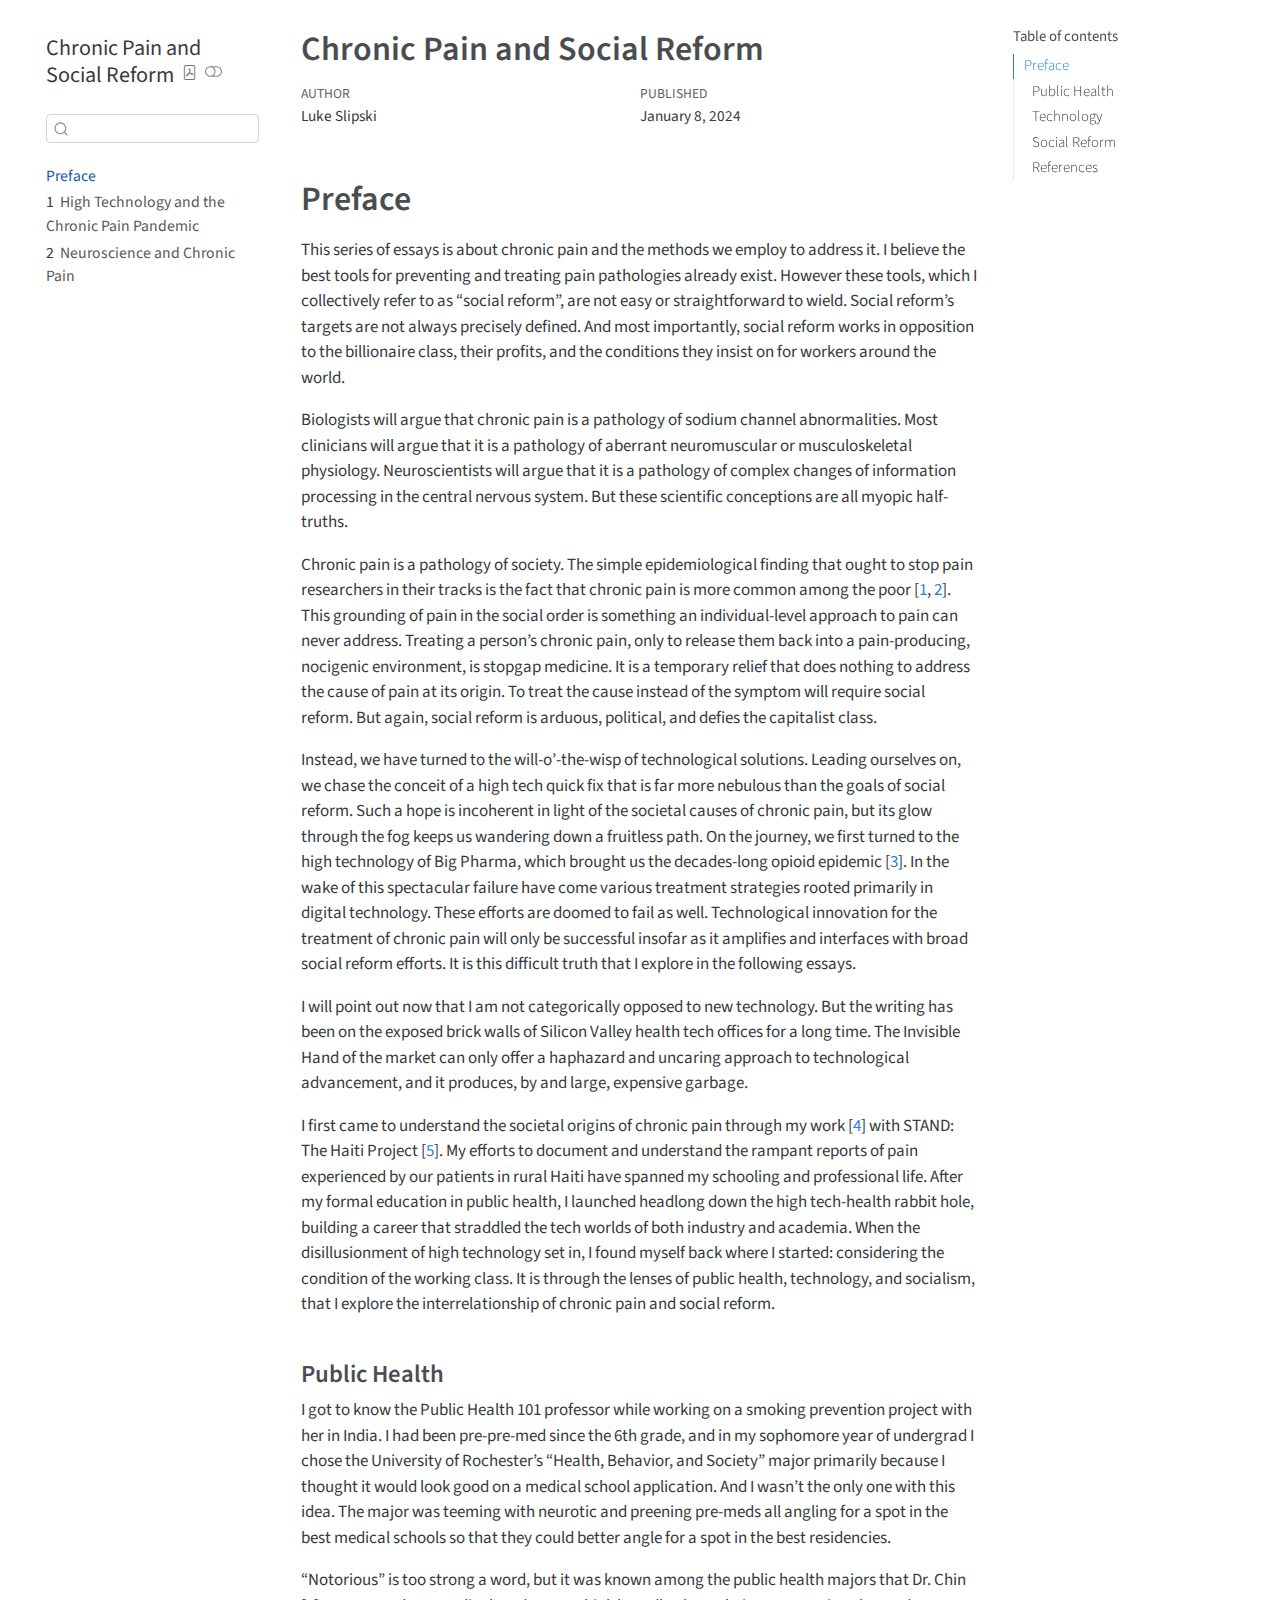
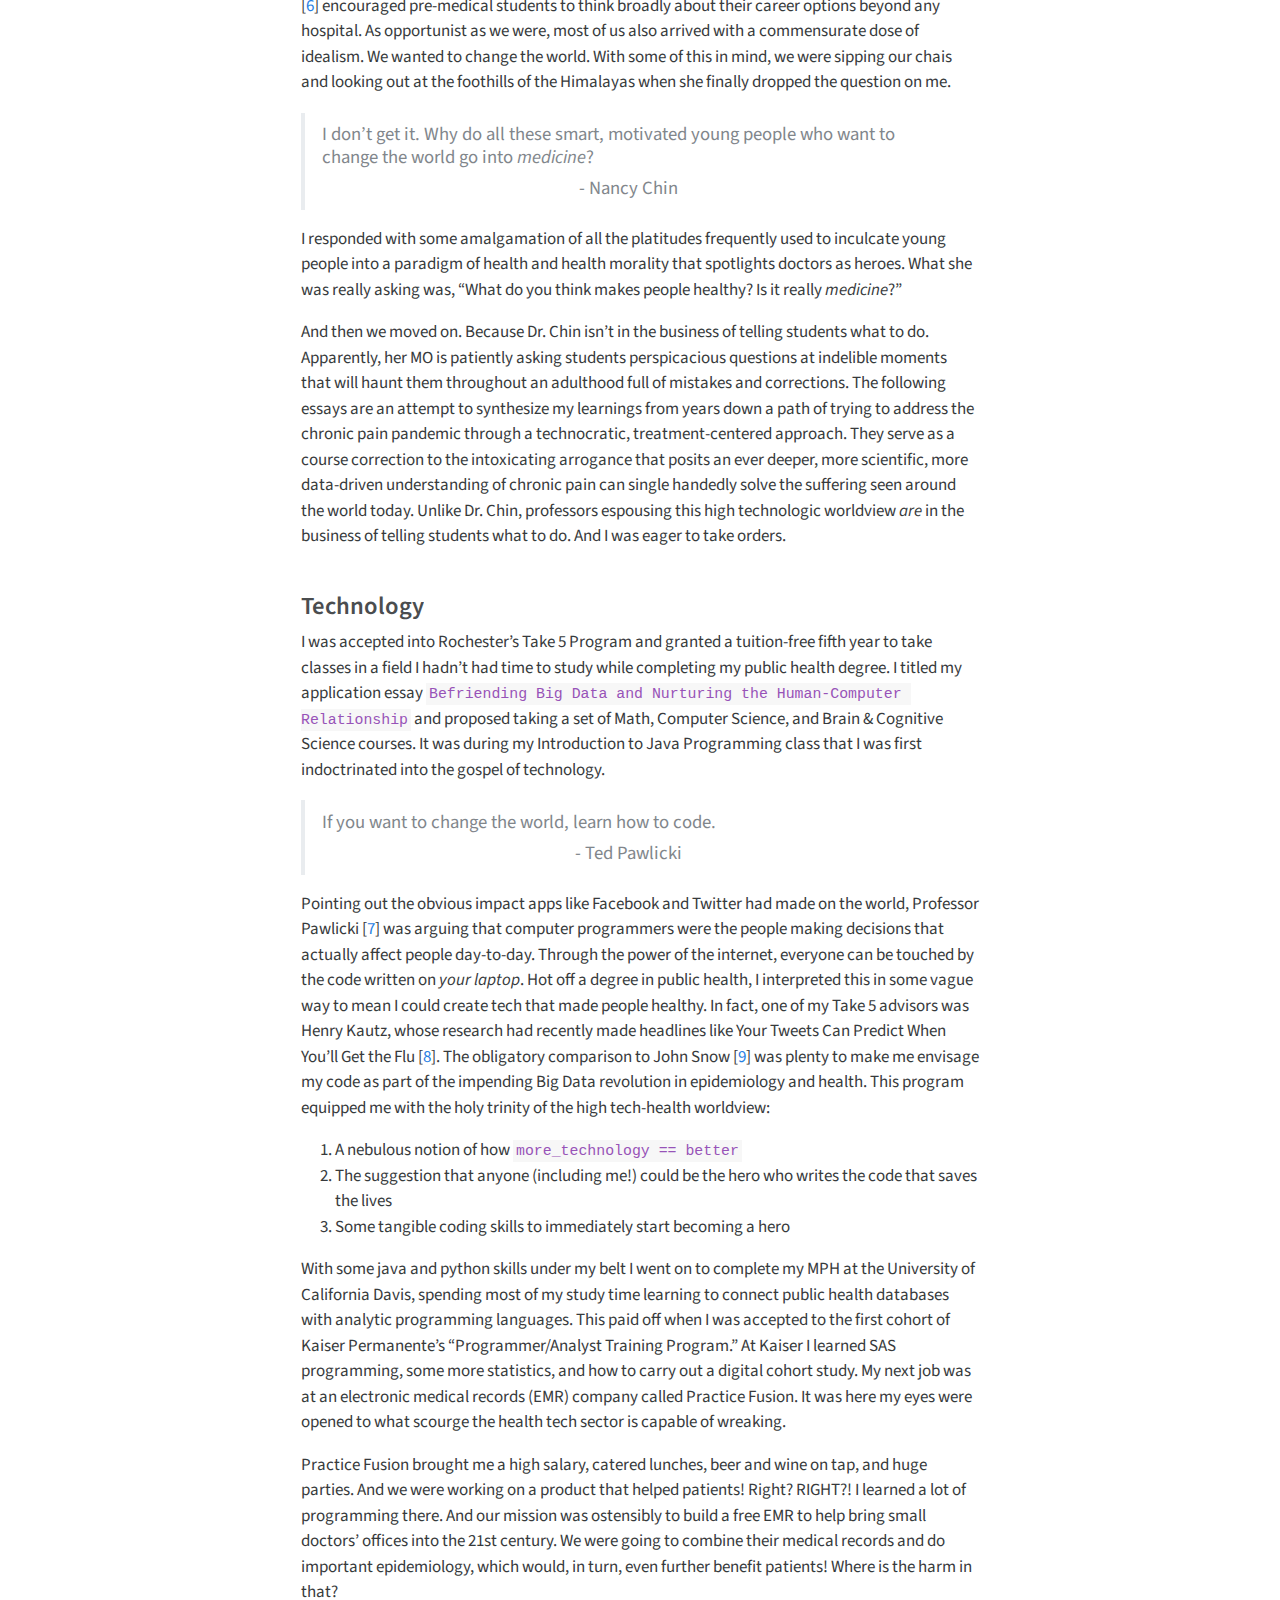
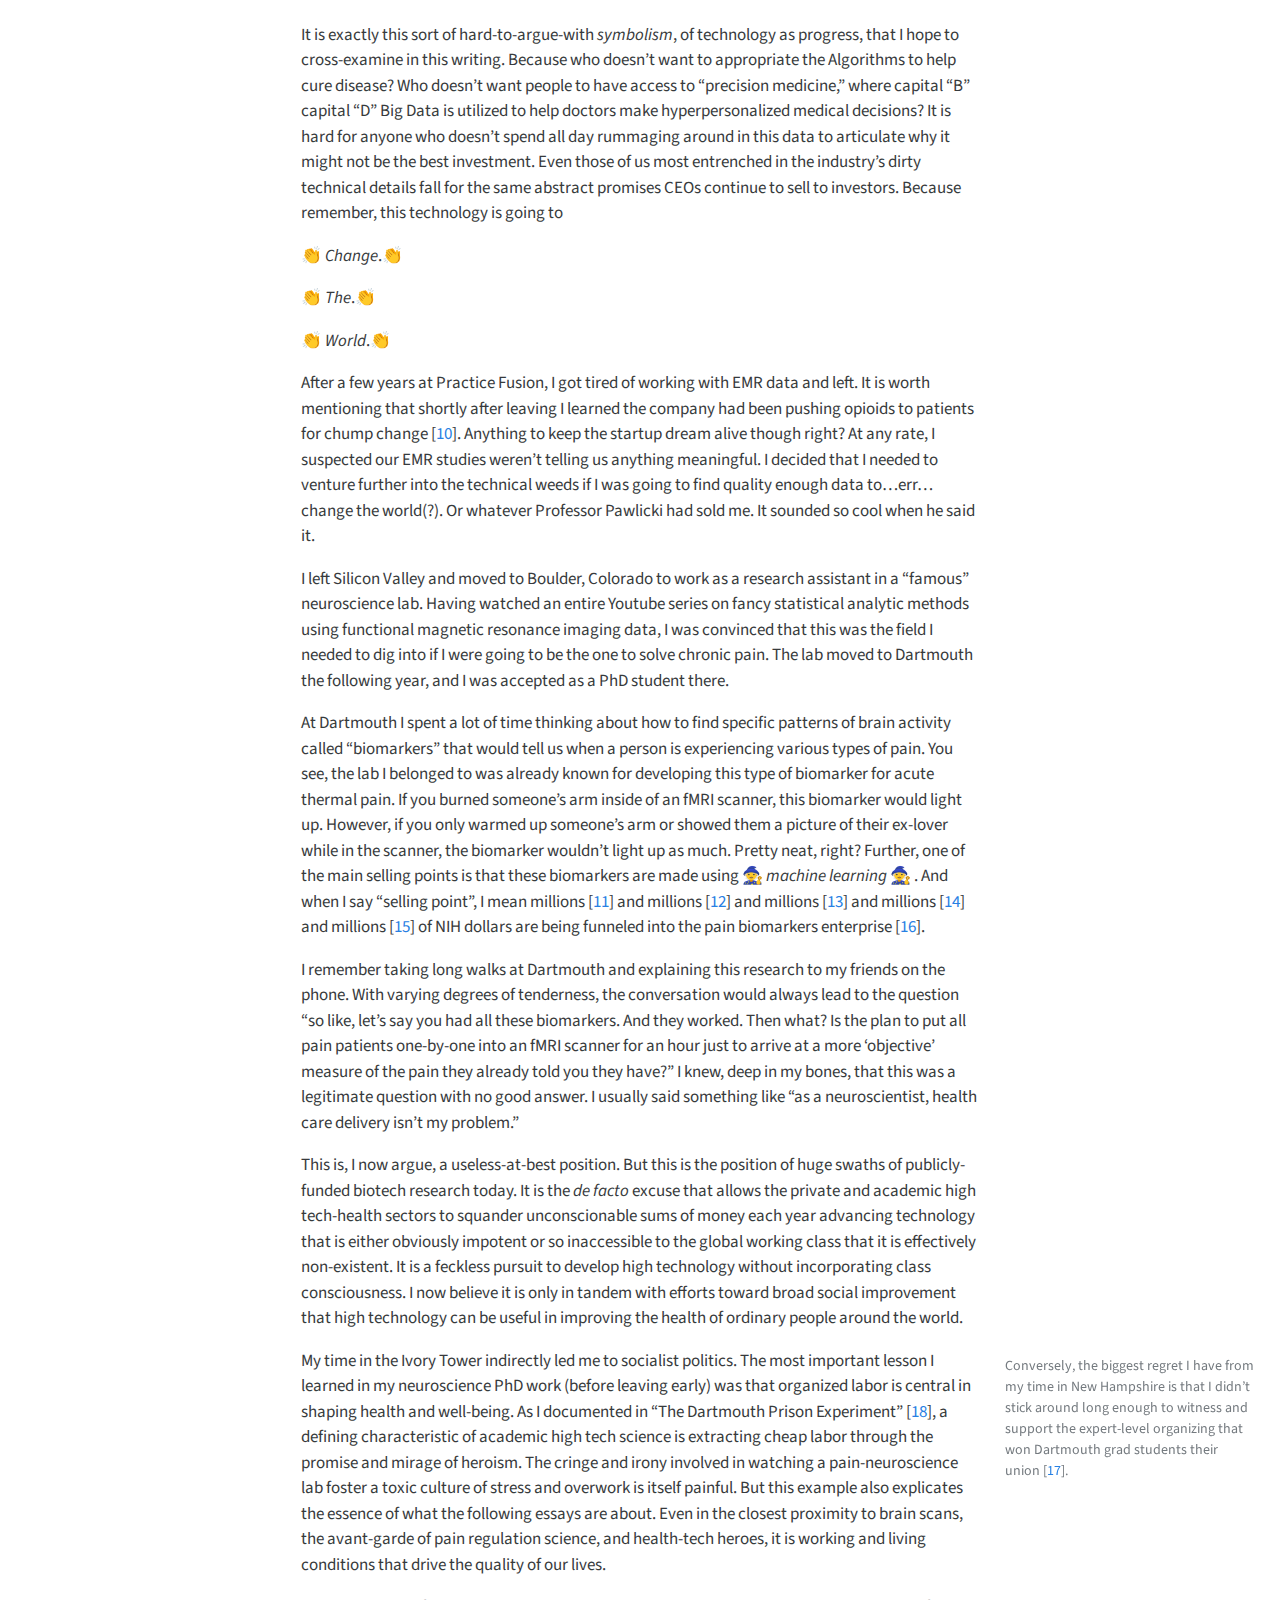
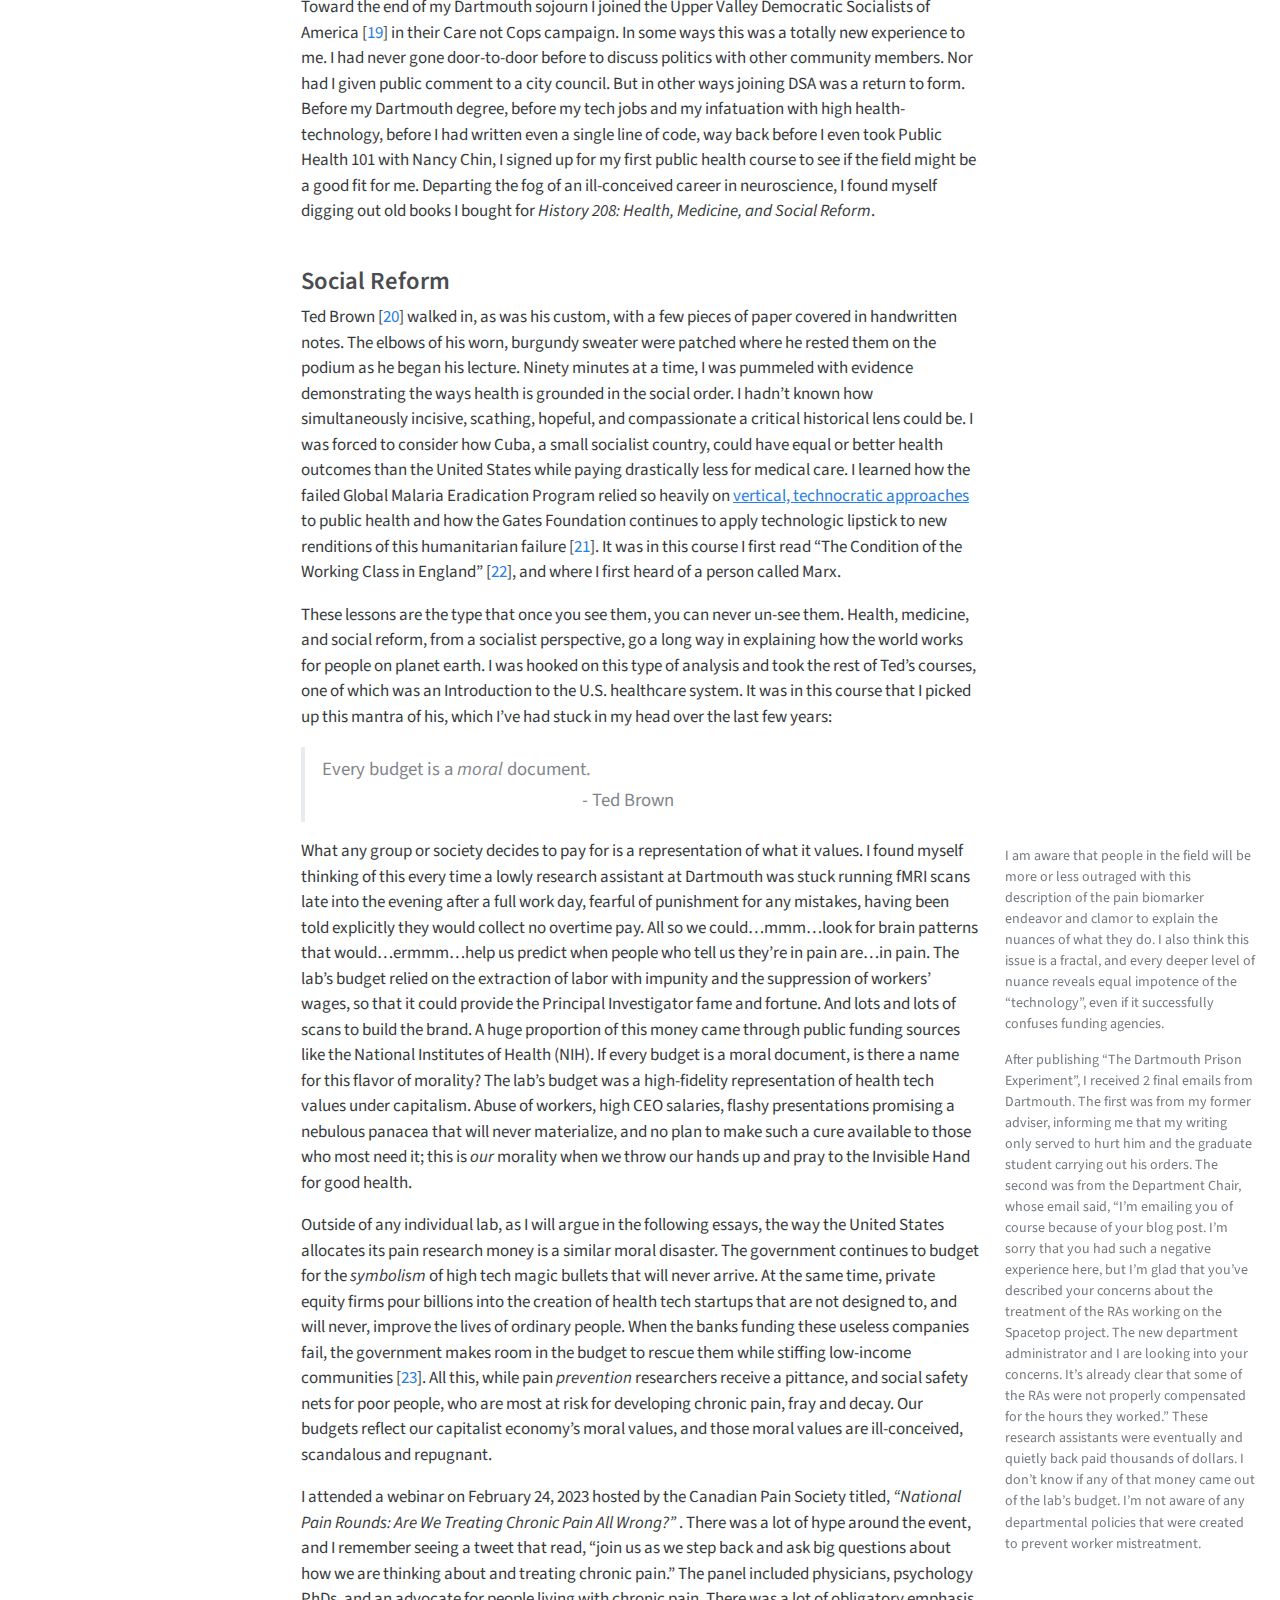
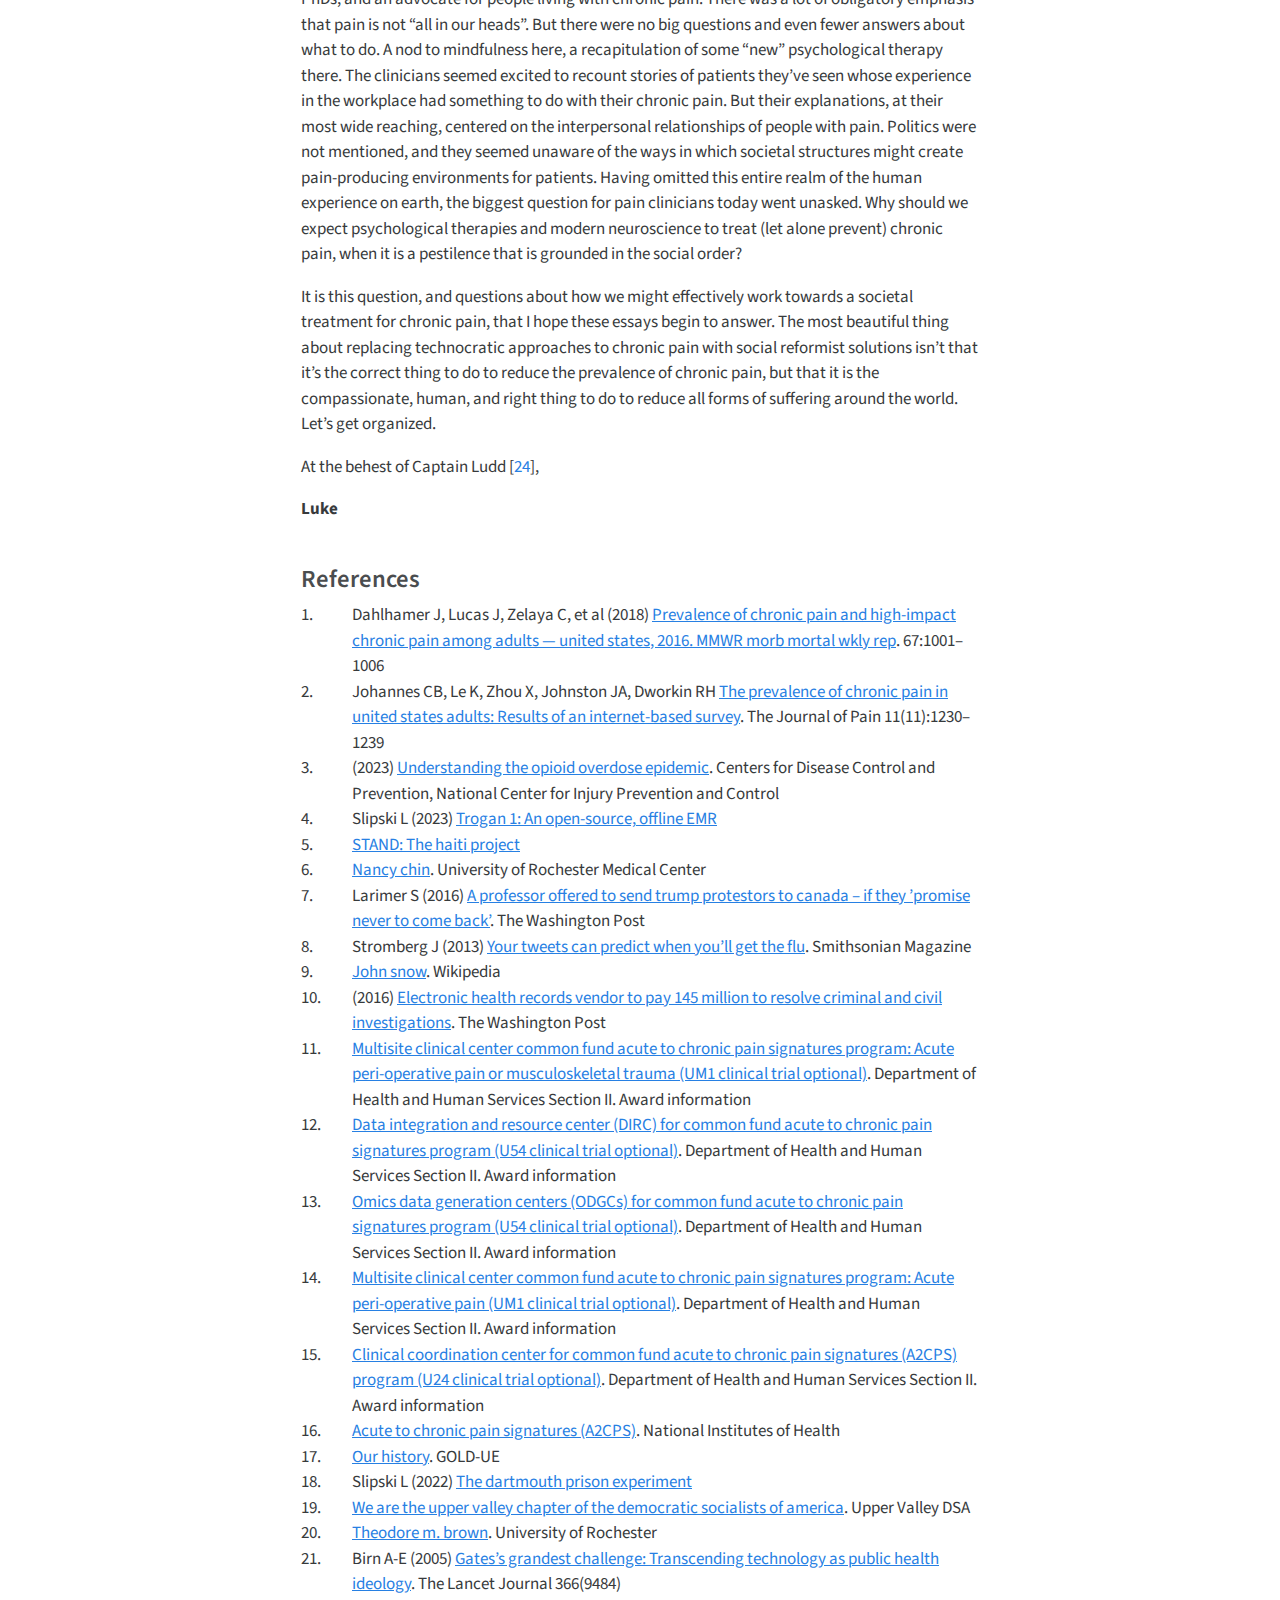
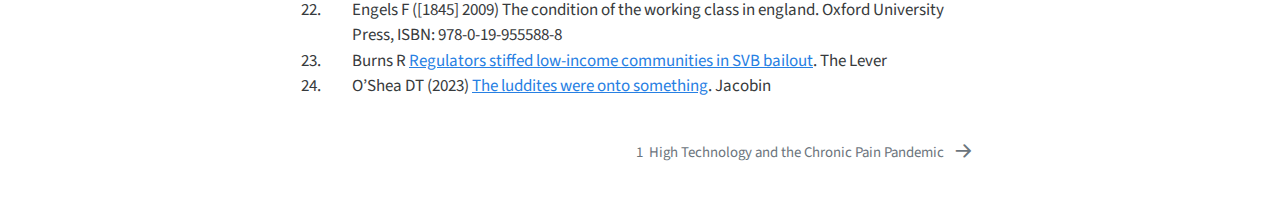
==== _book/index.html @ ebfc744d "build with recent changes" ====
<!DOCTYPE html>
<html xmlns="http://www.w3.org/1999/xhtml" lang="en" xml:lang="en"><head>

<meta charset="utf-8">
<meta name="generator" content="quarto-1.3.353">

<meta name="viewport" content="width=device-width, initial-scale=1.0, user-scalable=yes">

<meta name="author" content="Luke Slipski">
<meta name="dcterms.date" content="2024-01-08">

<title>Chronic Pain and Social Reform</title>
<style>
code{white-space: pre-wrap;}
span.smallcaps{font-variant: small-caps;}
div.columns{display: flex; gap: min(4vw, 1.5em);}
div.column{flex: auto; overflow-x: auto;}
div.hanging-indent{margin-left: 1.5em; text-indent: -1.5em;}
ul.task-list{list-style: none;}
ul.task-list li input[type="checkbox"] {
  width: 0.8em;
  margin: 0 0.8em 0.2em -1em; /* quarto-specific, see https://github.com/quarto-dev/quarto-cli/issues/4556 */ 
  vertical-align: middle;
}
/* CSS for citations */
div.csl-bib-body { }
div.csl-entry {
  clear: both;
}
.hanging-indent div.csl-entry {
  margin-left:2em;
  text-indent:-2em;
}
div.csl-left-margin {
  min-width:2em;
  float:left;
}
div.csl-right-inline {
  margin-left:2em;
  padding-left:1em;
}
div.csl-indent {
  margin-left: 2em;
}</style>


<script src="site_libs/quarto-nav/quarto-nav.js"></script>
<script src="site_libs/quarto-nav/headroom.min.js"></script>
<script src="site_libs/clipboard/clipboard.min.js"></script>
<script src="site_libs/quarto-search/autocomplete.umd.js"></script>
<script src="site_libs/quarto-search/fuse.min.js"></script>
<script src="site_libs/quarto-search/quarto-search.js"></script>
<meta name="quarto:offset" content="./">
<link href="./tech_and_chronic_pain.html" rel="next">
<script src="site_libs/quarto-html/quarto.js"></script>
<script src="site_libs/quarto-html/popper.min.js"></script>
<script src="site_libs/quarto-html/tippy.umd.min.js"></script>
<script src="site_libs/quarto-html/anchor.min.js"></script>
<link href="site_libs/quarto-html/tippy.css" rel="stylesheet">
<link href="site_libs/quarto-html/quarto-syntax-highlighting.css" rel="stylesheet" class="quarto-color-scheme" id="quarto-text-highlighting-styles">
<link href="site_libs/quarto-html/quarto-syntax-highlighting-dark.css" rel="prefetch" class="quarto-color-scheme quarto-color-alternate" id="quarto-text-highlighting-styles">
<script src="site_libs/bootstrap/bootstrap.min.js"></script>
<link href="site_libs/bootstrap/bootstrap-icons.css" rel="stylesheet">
<link href="site_libs/bootstrap/bootstrap.min.css" rel="stylesheet" class="quarto-color-scheme" id="quarto-bootstrap" data-mode="light">
<link href="site_libs/bootstrap/bootstrap-dark.min.css" rel="prefetch" class="quarto-color-scheme quarto-color-alternate" id="quarto-bootstrap" data-mode="dark">
<script id="quarto-search-options" type="application/json">{
  "location": "sidebar",
  "copy-button": false,
  "collapse-after": 3,
  "panel-placement": "start",
  "type": "textbox",
  "limit": 20,
  "language": {
    "search-no-results-text": "No results",
    "search-matching-documents-text": "matching documents",
    "search-copy-link-title": "Copy link to search",
    "search-hide-matches-text": "Hide additional matches",
    "search-more-match-text": "more match in this document",
    "search-more-matches-text": "more matches in this document",
    "search-clear-button-title": "Clear",
    "search-detached-cancel-button-title": "Cancel",
    "search-submit-button-title": "Submit"
  }
}</script>


</head>

<body class="nav-sidebar floating slimcontent">

<div id="quarto-search-results"></div>
  <header id="quarto-header" class="headroom fixed-top">
  <nav class="quarto-secondary-nav">
    <div class="container-fluid d-flex">
      <button type="button" class="quarto-btn-toggle btn" data-bs-toggle="collapse" data-bs-target="#quarto-sidebar,#quarto-sidebar-glass" aria-controls="quarto-sidebar" aria-expanded="false" aria-label="Toggle sidebar navigation" onclick="if (window.quartoToggleHeadroom) { window.quartoToggleHeadroom(); }">
        <i class="bi bi-layout-text-sidebar-reverse"></i>
      </button>
      <nav class="quarto-page-breadcrumbs" aria-label="breadcrumb"><ol class="breadcrumb"><li class="breadcrumb-item"><a href="./index.html">Preface</a></li></ol></nav>
      <a class="flex-grow-1" role="button" data-bs-toggle="collapse" data-bs-target="#quarto-sidebar,#quarto-sidebar-glass" aria-controls="quarto-sidebar" aria-expanded="false" aria-label="Toggle sidebar navigation" onclick="if (window.quartoToggleHeadroom) { window.quartoToggleHeadroom(); }">      
      </a>
      <button type="button" class="btn quarto-search-button" aria-label="Search" onclick="window.quartoOpenSearch();">
        <i class="bi bi-search"></i>
      </button>
    </div>
  </nav>
</header>
<!-- content -->
<div id="quarto-content" class="quarto-container page-columns page-rows-contents page-layout-article">
<!-- sidebar -->
  <nav id="quarto-sidebar" class="sidebar collapse collapse-horizontal sidebar-navigation floating overflow-auto">
    <div class="pt-lg-2 mt-2 text-left sidebar-header">
    <div class="sidebar-title mb-0 py-0">
      <a href="./">Chronic Pain and Social Reform</a> 
        <div class="sidebar-tools-main">
    <a href="./Chronic-Pain-and-Social-Reform.pdf" title="Download PDF" class="quarto-navigation-tool px-1" aria-label="Download PDF"><i class="bi bi-file-pdf"></i></a>
  <a href="" class="quarto-color-scheme-toggle quarto-navigation-tool  px-1" onclick="window.quartoToggleColorScheme(); return false;" title="Toggle dark mode"><i class="bi"></i></a>
</div>
    </div>
      </div>
        <div class="mt-2 flex-shrink-0 align-items-center">
        <div class="sidebar-search">
        <div id="quarto-search" class="" title="Search"></div>
        </div>
        </div>
    <div class="sidebar-menu-container"> 
    <ul class="list-unstyled mt-1">
        <li class="sidebar-item">
  <div class="sidebar-item-container"> 
  <a href="./index.html" class="sidebar-item-text sidebar-link active">
 <span class="menu-text">Preface</span></a>
  </div>
</li>
        <li class="sidebar-item">
  <div class="sidebar-item-container"> 
  <a href="./tech_and_chronic_pain.html" class="sidebar-item-text sidebar-link">
 <span class="menu-text"><span class="chapter-number">1</span>&nbsp; <span class="chapter-title">High Technology and the Chronic Pain Pandemic</span></span></a>
  </div>
</li>
        <li class="sidebar-item">
  <div class="sidebar-item-container"> 
  <a href="./neuroscience_and_chronic_pain.html" class="sidebar-item-text sidebar-link">
 <span class="menu-text"><span class="chapter-number">2</span>&nbsp; <span class="chapter-title">Neuroscience and Chronic Pain</span></span></a>
  </div>
</li>
    </ul>
    </div>
</nav>
<div id="quarto-sidebar-glass" data-bs-toggle="collapse" data-bs-target="#quarto-sidebar,#quarto-sidebar-glass"></div>
<!-- margin-sidebar -->
    <div id="quarto-margin-sidebar" class="sidebar margin-sidebar">
        <nav id="TOC" role="doc-toc" class="toc-active">
    <h2 id="toc-title">Table of contents</h2>
   
  <ul>
  <li><a href="#preface" id="toc-preface" class="nav-link active" data-scroll-target="#preface">Preface</a>
  <ul class="collapse">
  <li><a href="#public-health" id="toc-public-health" class="nav-link" data-scroll-target="#public-health">Public Health</a></li>
  <li><a href="#technology" id="toc-technology" class="nav-link" data-scroll-target="#technology">Technology</a></li>
  <li><a href="#social-reform" id="toc-social-reform" class="nav-link" data-scroll-target="#social-reform">Social Reform</a></li>
  <li><a href="#references" id="toc-references" class="nav-link" data-scroll-target="#references">References</a></li>
  </ul></li>
  </ul>
</nav>
    </div>
<!-- main -->
<main class="content page-columns page-full" id="quarto-document-content">

<header id="title-block-header" class="quarto-title-block default">
<div class="quarto-title">
<h1 class="title">Chronic Pain and Social Reform</h1>
</div>



<div class="quarto-title-meta">

    <div>
    <div class="quarto-title-meta-heading">Author</div>
    <div class="quarto-title-meta-contents">
             <p>Luke Slipski </p>
          </div>
  </div>
    
    <div>
    <div class="quarto-title-meta-heading">Published</div>
    <div class="quarto-title-meta-contents">
      <p class="date">January 8, 2024</p>
    </div>
  </div>
  
    
  </div>
  

</header>

<section id="preface" class="level1 unnumbered page-columns page-full">
<h1 class="unnumbered">Preface</h1>
<p>This series of essays is about chronic pain and the methods we employ to address it. I believe the best tools for preventing and treating pain pathologies already exist. However these tools, which I collectively refer to as “social reform”, are not easy or straightforward to wield. Social reform’s targets are not always precisely defined. And most importantly, social reform works in opposition to the billionaire class, their profits, and the conditions they insist on for workers around the world.</p>
<p>Biologists will argue that chronic pain is a pathology of sodium channel abnormalities. Most clinicians will argue that it is a pathology of aberrant neuromuscular or musculoskeletal physiology. Neuroscientists will argue that it is a pathology of complex changes of information processing in the central nervous system. But these scientific conceptions are all myopic half-truths.</p>
<p>Chronic pain is a pathology of society. The simple epidemiological finding that ought to stop pain researchers in their tracks is the fact that chronic pain is more common among the poor <span class="citation" data-cites="cdc-pain-prev pain-prev-us">[<a href="#ref-cdc-pain-prev" role="doc-biblioref">1</a>, <a href="#ref-pain-prev-us" role="doc-biblioref">2</a>]</span>. This grounding of pain in the social order is something an individual-level approach to pain can never address. Treating a person’s chronic pain, only to release them back into a pain-producing, nocigenic environment, is stopgap medicine. It is a temporary relief that does nothing to address the cause of pain at its origin. To treat the cause instead of the symptom will require social reform. But again, social reform is arduous, political, and defies the capitalist class.</p>
<p>Instead, we have turned to the will-o’-the-wisp of technological solutions. Leading ourselves on, we chase the conceit of a high tech quick fix that is far more nebulous than the goals of social reform. Such a hope is incoherent in light of the societal causes of chronic pain, but its glow through the fog keeps us wandering down a fruitless path. On the journey, we first turned to the high technology of Big Pharma, which brought us the decades-long opioid epidemic <span class="citation" data-cites="cdc_opioid_epidemic">[<a href="#ref-cdc_opioid_epidemic" role="doc-biblioref">3</a>]</span>. In the wake of this spectacular failure have come various treatment strategies rooted primarily in digital technology. These efforts are doomed to fail as well. Technological innovation for the treatment of chronic pain will only be successful insofar as it amplifies and interfaces with broad social reform efforts. It is this difficult truth that I explore in the following essays.</p>
<p>I will point out now that I am not categorically opposed to new technology. But the writing has been on the exposed brick walls of Silicon Valley health tech offices for a long time. The Invisible Hand of the market can only offer a haphazard and uncaring approach to technological advancement, and it produces, by and large, expensive garbage.</p>
<p>I first came to understand the societal origins of chronic pain through my work <span class="citation" data-cites="luke-stand">[<a href="#ref-luke-stand" role="doc-biblioref">4</a>]</span> with STAND: The Haiti Project <span class="citation" data-cites="stand">[<a href="#ref-stand" role="doc-biblioref">5</a>]</span>. My efforts to document and understand the rampant reports of pain experienced by our patients in rural Haiti have spanned my schooling and professional life. After my formal education in public health, I launched headlong down the high tech-health rabbit hole, building a career that straddled the tech worlds of both industry and academia. When the disillusionment of high technology set in, I found myself back where I started: considering the condition of the working class. It is through the lenses of public health, technology, and socialism, that I explore the interrelationship of chronic pain and social reform.</p>
<section id="public-health" class="level3">
<h3 class="anchored" data-anchor-id="public-health">Public Health</h3>
<p>I got to know the Public Health 101 professor while working on a smoking prevention project with her in India. I had been pre-pre-med since the 6th grade, and in my sophomore year of undergrad I chose the University of Rochester’s “Health, Behavior, and Society” major primarily because I thought it would look good on a medical school application. And I wasn’t the only one with this idea. The major was teeming with neurotic and preening pre-meds all angling for a spot in the best medical schools so that they could better angle for a spot in the best residencies.</p>
<p>“Notorious” is too strong a word, but it was known among the public health majors that Dr.&nbsp;Chin <span class="citation" data-cites="nancy-chin">[<a href="#ref-nancy-chin" role="doc-biblioref">6</a>]</span> encouraged pre-medical students to think broadly about their career options beyond any hospital. As opportunist as we were, most of us also arrived with a commensurate dose of idealism. We wanted to change the world. With some of this in mind, we were sipping our chais and looking out at the foothills of the Himalayas when she finally dropped the question on me.</p>
<blockquote class="blockquote">
<h5 id="i-dont-get-it.-why-do-all-these-smart-motivated-young-people-who-want-to-change-the-world-go-into-medicine" class="anchored">I don’t get it. Why do all these smart, motivated young people who want to change the world go into <em>medicine</em>?</h5>
<h5 id="nancy-chin" class="quote-attribution anchored">- Nancy Chin</h5>
</blockquote>
<p>I responded with some amalgamation of all the platitudes frequently used to inculcate young people into a paradigm of health and health morality that spotlights doctors as heroes. What she was really asking was, “What do you think makes people healthy? Is it really <em>medicine</em>?”</p>
<p>And then we moved on. Because Dr.&nbsp;Chin isn’t in the business of telling students what to do. Apparently, her MO is patiently asking students perspicacious questions at indelible moments that will haunt them throughout an adulthood full of mistakes and corrections. The following essays are an attempt to synthesize my learnings from years down a path of trying to address the chronic pain pandemic through a technocratic, treatment-centered approach. They serve as a course correction to the intoxicating arrogance that posits an ever deeper, more scientific, more data-driven understanding of chronic pain can single handedly solve the suffering seen around the world today. Unlike Dr.&nbsp;Chin, professors espousing this high technologic worldview <em>are</em> in the business of telling students what to do. And I was eager to take orders.</p>
</section>
<section id="technology" class="level3 page-columns page-full">
<h3 class="anchored" data-anchor-id="technology">Technology</h3>
<p>I was accepted into Rochester’s Take 5 Program and granted a tuition-free fifth year to take classes in a field I hadn’t had time to study while completing my public health degree. I titled my application essay <code>Befriending Big Data and Nurturing the Human-Computer Relationship</code> and proposed taking a set of Math, Computer Science, and Brain &amp; Cognitive Science courses. It was during my Introduction to Java Programming class that I was first indoctrinated into the gospel of technology.</p>
<blockquote class="blockquote">
<h5 id="if-you-want-to-change-the-world-learn-how-to-code." class="anchored">If you want to change the world, learn how to code.</h5>
<h5 id="ted-pawlicki" class="quote-attribution anchored">- Ted Pawlicki</h5>
</blockquote>
<p>Pointing out the obvious impact apps like Facebook and Twitter had made on the world, Professor Pawlicki <span class="citation" data-cites="ted-pawlicki">[<a href="#ref-ted-pawlicki" role="doc-biblioref">7</a>]</span> was arguing that computer programmers were the people making decisions that actually affect people day-to-day. Through the power of the internet, everyone can be touched by the code written on <em>your laptop</em>. Hot off a degree in public health, I interpreted this in some vague way to mean I could create tech that made people healthy. In fact, one of my Take 5 advisors was Henry Kautz, whose research had recently made headlines like Your Tweets Can Predict When You’ll Get the Flu <span class="citation" data-cites="tweet-flu">[<a href="#ref-tweet-flu" role="doc-biblioref">8</a>]</span>. The obligatory comparison to John Snow <span class="citation" data-cites="johnsnow">[<a href="#ref-johnsnow" role="doc-biblioref">9</a>]</span> was plenty to make me envisage my code as part of the impending Big Data revolution in epidemiology and health. This program equipped me with the holy trinity of the high tech-health worldview:</p>
<ol type="1">
<li>A nebulous notion of how <code>more_technology == better</code></li>
<li>The suggestion that anyone (including me!) could be the hero who writes the code that saves the lives</li>
<li>Some tangible coding skills to immediately start becoming a hero</li>
</ol>
<p>With some java and python skills under my belt I went on to complete my MPH at the University of California Davis, spending most of my study time learning to connect public health databases with analytic programming languages. This paid off when I was accepted to the first cohort of Kaiser Permanente’s “Programmer/Analyst Training Program.” At Kaiser I learned SAS programming, some more statistics, and how to carry out a digital cohort study. My next job was at an electronic medical records (EMR) company called Practice Fusion. It was here my eyes were opened to what scourge the health tech sector is capable of wreaking.</p>
<p>Practice Fusion brought me a high salary, catered lunches, beer and wine on tap, and huge parties. And we were working on a product that helped patients! Right? RIGHT?! I learned a lot of programming there. And our mission was ostensibly to build a free EMR to help bring small doctors’ offices into the 21st century. We were going to combine their medical records and do important epidemiology, which would, in turn, even further benefit patients! Where is the harm in that?</p>
<p>It is exactly this sort of hard-to-argue-with <em>symbolism</em>, of technology as progress, that I hope to cross-examine in this writing. Because who doesn’t want to appropriate the Algorithms to help cure disease? Who doesn’t want people to have access to “precision medicine,” where capital “B” capital “D” Big Data is utilized to help doctors make hyperpersonalized medical decisions? It is hard for anyone who doesn’t spend all day rummaging around in this data to articulate why it might not be the best investment. Even those of us most entrenched in the industry’s dirty technical details fall for the same abstract promises CEOs continue to sell to investors. Because remember, this technology is going to</p>
<p>👏 <em>Change</em>.👏</p>
<p>👏 <em>The</em>.👏</p>
<p>👏 <em>World</em>.👏</p>
<p>After a few years at Practice Fusion, I got tired of working with EMR data and left. It is worth mentioning that shortly after leaving I learned the company had been pushing opioids to patients for chump change <span class="citation" data-cites="pf-opioids">[<a href="#ref-pf-opioids" role="doc-biblioref">10</a>]</span>. Anything to keep the startup dream alive though right? At any rate, I suspected our EMR studies weren’t telling us anything meaningful. I decided that I needed to venture further into the technical weeds if I was going to find quality enough data to…err…change the world(?). Or whatever Professor Pawlicki had sold me. It sounded so cool when he said it.</p>
<p>I left Silicon Valley and moved to Boulder, Colorado to work as a research assistant in a “famous” neuroscience lab. Having watched an entire Youtube series on fancy statistical analytic methods using functional magnetic resonance imaging data, I was convinced that this was the field I needed to dig into if I were going to be the one to solve chronic pain. The lab moved to Dartmouth the following year, and I was accepted as a PhD student there.</p>
<p>At Dartmouth I spent a lot of time thinking about how to find specific patterns of brain activity called “biomarkers” that would tell us when a person is experiencing various types of pain. You see, the lab I belonged to was already known for developing this type of biomarker for acute thermal pain. If you burned someone’s arm inside of an fMRI scanner, this biomarker would light up. However, if you only warmed up someone’s arm or showed them a picture of their ex-lover while in the scanner, the biomarker wouldn’t light up as much. Pretty neat, right? Further, one of the main selling points is that these biomarkers are made using 🧙 <em>machine learning</em> 🧙 . And when I say “selling point”, I mean millions <span class="citation" data-cites="a2cps1">[<a href="#ref-a2cps1" role="doc-biblioref">11</a>]</span> and millions <span class="citation" data-cites="a2cps2">[<a href="#ref-a2cps2" role="doc-biblioref">12</a>]</span> and millions <span class="citation" data-cites="a2cps3">[<a href="#ref-a2cps3" role="doc-biblioref">13</a>]</span> and millions <span class="citation" data-cites="a2cps4">[<a href="#ref-a2cps4" role="doc-biblioref">14</a>]</span> and millions <span class="citation" data-cites="a2cps5">[<a href="#ref-a2cps5" role="doc-biblioref">15</a>]</span> of NIH dollars are being funneled into the pain biomarkers enterprise <span class="citation" data-cites="a2cps">[<a href="#ref-a2cps" role="doc-biblioref">16</a>]</span>.</p>
<p>I remember taking long walks at Dartmouth and explaining this research to my friends on the phone. With varying degrees of tenderness, the conversation would always lead to the question “so like, let’s say you had all these biomarkers. And they worked. Then what? Is the plan to put all pain patients one-by-one into an fMRI scanner for an hour just to arrive at a more ‘objective’ measure of the pain they already told you they have?” I knew, deep in my bones, that this was a legitimate question with no good answer. I usually said something like “as a neuroscientist, health care delivery isn’t my problem.”</p>
<p>This is, I now argue, a useless-at-best position. But this is the position of huge swaths of publicly-funded biotech research today. It is the <em>de facto</em> excuse that allows the private and academic high tech-health sectors to squander unconscionable sums of money each year advancing technology that is either obviously impotent or so inaccessible to the global working class that it is effectively non-existent. It is a feckless pursuit to develop high technology without incorporating class consciousness. I now believe it is only in tandem with efforts toward broad social improvement that high technology can be useful in improving the health of ordinary people around the world.</p>
<div class="page-columns page-full"><p>My time in the Ivory Tower indirectly led me to socialist politics. The most important lesson I learned in my neuroscience PhD work (before leaving early) was that organized labor is central in shaping health and well-being.  As I documented in “The Dartmouth Prison Experiment” <span class="citation" data-cites="dartmouth-prison">[<a href="#ref-dartmouth-prison" role="doc-biblioref">18</a>]</span>, a defining characteristic of academic high tech science is extracting cheap labor through the promise and mirage of heroism. The cringe and irony involved in watching a pain-neuroscience lab foster a toxic culture of stress and overwork is itself painful. But this example also explicates the essence of what the following essays are about. Even in the closest proximity to brain scans, the avant-garde of pain regulation science, and health-tech heroes, it is working and living conditions that drive the quality of our lives.</p><div class="no-row-height column-margin column-container"><span class="">Conversely, the biggest regret I have from my time in New Hampshire is that I didn’t stick around long enough to witness and support the expert-level organizing that won Dartmouth grad students their union <span class="citation" data-cites="gold-ue">[<a href="#ref-gold-ue" role="doc-biblioref">17</a>]</span>.</span></div></div>
<p>Toward the end of my Dartmouth sojourn I joined the Upper Valley Democratic Socialists of America <span class="citation" data-cites="uvdsa">[<a href="#ref-uvdsa" role="doc-biblioref">19</a>]</span> in their Care not Cops campaign. In some ways this was a totally new experience to me. I had never gone door-to-door before to discuss politics with other community members. Nor had I given public comment to a city council. But in other ways joining DSA was a return to form. Before my Dartmouth degree, before my tech jobs and my infatuation with high health-technology, before I had written even a single line of code, way back before I even took Public Health 101 with Nancy Chin, I signed up for my first public health course to see if the field might be a good fit for me. Departing the fog of an ill-conceived career in neuroscience, I found myself digging out old books I bought for <em>History 208: Health, Medicine, and Social Reform</em>.</p>
</section>
<section id="social-reform" class="level3 page-columns page-full">
<h3 class="anchored" data-anchor-id="social-reform">Social Reform</h3>
<p>Ted Brown <span class="citation" data-cites="ted-brown">[<a href="#ref-ted-brown" role="doc-biblioref">20</a>]</span> walked in, as was his custom, with a few pieces of paper covered in handwritten notes. The elbows of his worn, burgundy sweater were patched where he rested them on the podium as he began his lecture. Ninety minutes at a time, I was pummeled with evidence demonstrating the ways health is grounded in the social order. I hadn’t known how simultaneously incisive, scathing, hopeful, and compassionate a critical historical lens could be. I was forced to consider how Cuba, a small socialist country, could have equal or better health outcomes than the United States while paying drastically less for medical care. I learned how the failed Global Malaria Eradication Program relied so heavily on <a href="@sec-malaria">vertical, technocratic approaches</a> to public health and how the Gates Foundation continues to apply technologic lipstick to new renditions of this humanitarian failure <span class="citation" data-cites="gates-grandest">[<a href="#ref-gates-grandest" role="doc-biblioref">21</a>]</span>. It was in this course I first read “The Condition of the Working Class in England” <span class="citation" data-cites="engels">[<a href="#ref-engels" role="doc-biblioref">22</a>]</span>, and where I first heard of a person called Marx.</p>
<p>These lessons are the type that once you see them, you can never un-see them. Health, medicine, and social reform, from a socialist perspective, go a long way in explaining how the world works for people on planet earth. I was hooked on this type of analysis and took the rest of Ted’s courses, one of which was an Introduction to the U.S. healthcare system. It was in this course that I picked up this mantra of his, which I’ve had stuck in my head over the last few years:</p>
<blockquote class="blockquote">
<h5 id="every-budget-is-a-moral-document." class="anchored">Every budget is a <em>moral</em> document.</h5>
<h5 id="ted-brown" class="quote-attribution anchored">- Ted Brown</h5>
</blockquote>
<div class="page-columns page-full"><p>What any group or society decides to pay for is a representation of what it values. I found myself thinking of this every time a lowly research assistant at Dartmouth was stuck running fMRI scans late into the evening after a full work day, fearful of punishment for any mistakes, having been told explicitly they would collect no overtime pay. All so we could…mmm…look for brain patterns that would…ermmm…help us predict when people who tell us they’re in pain are…in pain.  The lab’s budget relied on the extraction of labor with impunity and the suppression of workers’ wages, so that it could provide the Principal Investigator fame and fortune.  And lots and lots of scans to build the brand. A huge proportion of this money came through public funding sources like the National Institutes of Health (NIH). If every budget is a moral document, is there a name for this flavor of morality? The lab’s budget was a high-fidelity representation of health tech values under capitalism. Abuse of workers, high CEO salaries, flashy presentations promising a nebulous panacea that will never materialize, and no plan to make such a cure available to those who most need it; this is <em>our</em> morality when we throw our hands up and pray to the Invisible Hand for good health.</p><div class="no-row-height column-margin column-container"><span class="">I am aware that people in the field will be more or less outraged with this description of the pain biomarker endeavor and clamor to explain the nuances of what they do. I also think this issue is a fractal, and every deeper level of nuance reveals equal impotence of the “technology”, even if it successfully confuses funding agencies.</span><span class="">After publishing “The Dartmouth Prison Experiment”, I received 2 final emails from Dartmouth. The first was from my former adviser, informing me that my writing only served to hurt him and the graduate student carrying out his orders. The second was from the Department Chair, whose email said, “I’m emailing you of course because of your blog post. I’m sorry that you had such a negative experience here, but I’m glad that you’ve described your concerns about the treatment of the RAs working on the Spacetop project. The new department administrator and I are looking into your concerns. It’s already clear that some of the RAs were not properly compensated for the hours they worked.” These research assistants were eventually and quietly back paid thousands of dollars. I don’t know if any of that money came out of the lab’s budget. I’m not aware of any departmental policies that were created to prevent worker mistreatment.</span></div></div>
<p>Outside of any individual lab, as I will argue in the following essays, the way the United States allocates its pain research money is a similar moral disaster. The government continues to budget for the <em>symbolism</em> of high tech magic bullets that will never arrive. At the same time, private equity firms pour billions into the creation of health tech startups that are not designed to, and will never, improve the lives of ordinary people. When the banks funding these useless companies fail, the government makes room in the budget to rescue them while stiffing low-income communities <span class="citation" data-cites="svb-low-income">[<a href="#ref-svb-low-income" role="doc-biblioref">23</a>]</span>. All this, while pain <em>prevention</em> researchers receive a pittance, and social safety nets for poor people, who are most at risk for developing chronic pain, fray and decay. Our budgets reflect our capitalist economy’s moral values, and those moral values are ill-conceived, scandalous and repugnant.</p>
<p>I attended a webinar on February 24, 2023 hosted by the Canadian Pain Society titled, <em>“National Pain Rounds: Are We Treating Chronic Pain All Wrong?”</em> . There was a lot of hype around the event, and I remember seeing a tweet that read, “join us as we step back and ask big questions about how we are thinking about and treating chronic pain.” The panel included physicians, psychology PhDs, and an advocate for people living with chronic pain. There was a lot of obligatory emphasis that pain is not “all in our heads”. But there were no big questions and even fewer answers about what to do. A nod to mindfulness here, a recapitulation of some “new” psychological therapy there. The clinicians seemed excited to recount stories of patients they’ve seen whose experience in the workplace had something to do with their chronic pain. But their explanations, at their most wide reaching, centered on the interpersonal relationships of people with pain. Politics were not mentioned, and they seemed unaware of the ways in which societal structures might create pain-producing environments for patients. Having omitted this entire realm of the human experience on earth, the biggest question for pain clinicians today went unasked. Why should we expect psychological therapies and modern neuroscience to treat (let alone prevent) chronic pain, when it is a pestilence that is grounded in the social order?</p>
<p>It is this question, and questions about how we might effectively work towards a societal treatment for chronic pain, that I hope these essays begin to answer. The most beautiful thing about replacing technocratic approaches to chronic pain with social reformist solutions isn’t that it’s the correct thing to do to reduce the prevalence of chronic pain, but that it is the compassionate, human, and right thing to do to reduce all forms of suffering around the world. Let’s get organized.</p>
<p>At the behest of Captain Ludd <span class="citation" data-cites="captain-ludd">[<a href="#ref-captain-ludd" role="doc-biblioref">24</a>]</span>,</p>
<p><strong>Luke</strong></p>
</section>
<section id="references" class="level3">
<h3 class="anchored" data-anchor-id="references">References</h3>


<div id="refs" class="references csl-bib-body" role="list">
<div id="ref-cdc-pain-prev" class="csl-entry" role="listitem">
<div class="csl-left-margin">1. </div><div class="csl-right-inline">Dahlhamer J, Lucas J, Zelaya C, et al (2018) <a href="http://dx.doi.org/10.15585/mmwr.mm6736a2">Prevalence of chronic pain and high-impact chronic pain among adults — united states, 2016. MMWR morb mortal wkly rep</a>. 67:1001–1006</div>
</div>
<div id="ref-pain-prev-us" class="csl-entry" role="listitem">
<div class="csl-left-margin">2. </div><div class="csl-right-inline">Johannes CB, Le K, Zhou X, Johnston JA, Dworkin RH <a href="https://doi.org/10.1016/j.jpain.2010.07.002">The prevalence of chronic pain in united states adults: Results of an internet-based survey</a>. The Journal of Pain 11(11):1230–1239</div>
</div>
<div id="ref-cdc_opioid_epidemic" class="csl-entry" role="listitem">
<div class="csl-left-margin">3. </div><div class="csl-right-inline">(2023) <a href="https://www.cdc.gov/opioids/basics/epidemic.html">Understanding the opioid overdose epidemic</a>. Centers for Disease Control and Prevention, National Center for Injury Prevention and Control</div>
</div>
<div id="ref-luke-stand" class="csl-entry" role="listitem">
<div class="csl-left-margin">4. </div><div class="csl-right-inline">Slipski L (2023) <a href="https://www.lukeslipski.com/epidemiology.html">Trogan 1: An open-source, offline EMR</a></div>
</div>
<div id="ref-stand" class="csl-entry" role="listitem">
<div class="csl-left-margin">5. </div><div class="csl-right-inline"><a href="https://www.standhaitiproject.org/">STAND: The haiti project</a></div>
</div>
<div id="ref-nancy-chin" class="csl-entry" role="listitem">
<div class="csl-left-margin">6. </div><div class="csl-right-inline"><a href="https://www.urmc.rochester.edu/people/20378400-nancy-chin">Nancy chin</a>. University of Rochester Medical Center</div>
</div>
<div id="ref-ted-pawlicki" class="csl-entry" role="listitem">
<div class="csl-left-margin">7. </div><div class="csl-right-inline">Larimer S (2016) <a href="https://www.washingtonpost.com/news/grade-point/wp/2016/11/15/professor-offered-to-send-trump-protesters-to-canada-if-they-promise-never-to-come-back/">A professor offered to send trump protestors to canada – if they ’promise never to come back’</a>. The Washington Post</div>
</div>
<div id="ref-tweet-flu" class="csl-entry" role="listitem">
<div class="csl-left-margin">8. </div><div class="csl-right-inline">Stromberg J (2013) <a href="https://www.smithsonianmag.com/science-nature/your-tweets-can-predict-when-youll-get-the-flu-180947646/">Your tweets can predict when you’ll get the flu</a>. Smithsonian Magazine</div>
</div>
<div id="ref-johnsnow" class="csl-entry" role="listitem">
<div class="csl-left-margin">9. </div><div class="csl-right-inline"><a href="https://en.wikipedia.org/wiki/John_Snow">John snow</a>. Wikipedia</div>
</div>
<div id="ref-pf-opioids" class="csl-entry" role="listitem">
<div class="csl-left-margin">10. </div><div class="csl-right-inline">(2016) <a href="https://www.washingtonpost.com/news/grade-point/wp/2016/11/15/professor-offered-to-send-trump-protesters-to-canada-if-they-promise-never-to-come-back/">Electronic health records vendor to pay 145 million to resolve criminal and civil investigations</a>. The Washington Post</div>
</div>
<div id="ref-a2cps1" class="csl-entry" role="listitem">
<div class="csl-left-margin">11. </div><div class="csl-right-inline"><a href="https://grants.nih.gov/grants/guide/rfa-files/RFA-RM-19-013.html#_Section_II._Award_1">Multisite clinical center common fund acute to chronic pain signatures program: Acute peri-operative pain or musculoskeletal trauma (UM1 clinical trial optional)</a>. Department of Health and Human Services Section II. Award information</div>
</div>
<div id="ref-a2cps2" class="csl-entry" role="listitem">
<div class="csl-left-margin">12. </div><div class="csl-right-inline"><a href="https://grants.nih.gov/grants/guide/rfa-files/RFA-RM-18-031.html#_Section_II._Award_1">Data integration and resource center (DIRC) for common fund acute to chronic pain signatures program (U54 clinical trial optional)</a>. Department of Health and Human Services Section II. Award information</div>
</div>
<div id="ref-a2cps3" class="csl-entry" role="listitem">
<div class="csl-left-margin">13. </div><div class="csl-right-inline"><a href="https://grants.nih.gov/grants/guide/rfa-files/RFA-RM-18-032.html#_Section_II._Award_1">Omics data generation centers (ODGCs) for common fund acute to chronic pain signatures program (U54 clinical trial optional)</a>. Department of Health and Human Services Section II. Award information</div>
</div>
<div id="ref-a2cps4" class="csl-entry" role="listitem">
<div class="csl-left-margin">14. </div><div class="csl-right-inline"><a href="https://grants.nih.gov/grants/guide/rfa-files/RFA-RM-18-034.html#toc-5">Multisite clinical center common fund acute to chronic pain signatures program: Acute peri-operative pain (UM1 clinical trial optional)</a>. Department of Health and Human Services Section II. Award information</div>
</div>
<div id="ref-a2cps5" class="csl-entry" role="listitem">
<div class="csl-left-margin">15. </div><div class="csl-right-inline"><a href="https://grants.nih.gov/grants/guide/rfa-files/RFA-RM-18-035.html#toc-5">Clinical coordination center for common fund acute to chronic pain signatures (A2CPS) program (U24 clinical trial optional)</a>. Department of Health and Human Services Section II. Award information</div>
</div>
<div id="ref-a2cps" class="csl-entry" role="listitem">
<div class="csl-left-margin">16. </div><div class="csl-right-inline"><a href="https://commonfund.nih.gov/pain">Acute to chronic pain signatures (A2CPS)</a>. National Institutes of Health</div>
</div>
<div id="ref-gold-ue" class="csl-entry" role="listitem">
<div class="csl-left-margin">17. </div><div class="csl-right-inline"><a href="https://sites.google.com/view/goldartmouth/about-us/our-history?authuser=0">Our history</a>. GOLD-UE</div>
</div>
<div id="ref-dartmouth-prison" class="csl-entry" role="listitem">
<div class="csl-left-margin">18. </div><div class="csl-right-inline">Slipski L (2022) <a href="https://www.lukeslipski.com/writing/the-dartmouth-prison-experiment">The dartmouth prison experiment</a></div>
</div>
<div id="ref-uvdsa" class="csl-entry" role="listitem">
<div class="csl-left-margin">19. </div><div class="csl-right-inline"><a href="https://uppervalleydsa.org/">We are the upper valley chapter of the democratic socialists of america</a>. Upper Valley DSA</div>
</div>
<div id="ref-ted-brown" class="csl-entry" role="listitem">
<div class="csl-left-margin">20. </div><div class="csl-right-inline"><a href="https://www.sas.rochester.edu/his/people/retired-faculty/brown_theodore/index.html">Theodore m. brown</a>. University of Rochester</div>
</div>
<div id="ref-gates-grandest" class="csl-entry" role="listitem">
<div class="csl-left-margin">21. </div><div class="csl-right-inline">Birn A-E (2005) <a href="https://doi.org/10.1016/S0140-6736(05)66479-3">Gates’s grandest challenge: Transcending technology as public health ideology</a>. The Lancet Journal 366(9484)</div>
</div>
<div id="ref-engels" class="csl-entry" role="listitem">
<div class="csl-left-margin">22. </div><div class="csl-right-inline">Engels F ([1845] 2009) The condition of the working class in england. Oxford University Press, ISBN: 978-0-19-955588-8</div>
</div>
<div id="ref-svb-low-income" class="csl-entry" role="listitem">
<div class="csl-left-margin">23. </div><div class="csl-right-inline">Burns R <a href="https://www.levernews.com/regulators-stiffed-low-income-communities-in-silicon-valley-bank-bailout/">Regulators stiffed low-income communities in SVB bailout</a>. The Lever</div>
</div>
<div id="ref-captain-ludd" class="csl-entry" role="listitem">
<div class="csl-left-margin">24. </div><div class="csl-right-inline">O’Shea DT (2023) <a href="https://jacobin.com/2023/07/luddites-machine-breaking-capitalism-technology-climate-change">The luddites were onto something</a>. Jacobin</div>
</div>
</div>
</section>
</section>

</main> <!-- /main -->
<script id="quarto-html-after-body" type="application/javascript">
window.document.addEventListener("DOMContentLoaded", function (event) {
  const toggleBodyColorMode = (bsSheetEl) => {
    const mode = bsSheetEl.getAttribute("data-mode");
    const bodyEl = window.document.querySelector("body");
    if (mode === "dark") {
      bodyEl.classList.add("quarto-dark");
      bodyEl.classList.remove("quarto-light");
    } else {
      bodyEl.classList.add("quarto-light");
      bodyEl.classList.remove("quarto-dark");
    }
  }
  const toggleBodyColorPrimary = () => {
    const bsSheetEl = window.document.querySelector("link#quarto-bootstrap");
    if (bsSheetEl) {
      toggleBodyColorMode(bsSheetEl);
    }
  }
  toggleBodyColorPrimary();  
  const disableStylesheet = (stylesheets) => {
    for (let i=0; i < stylesheets.length; i++) {
      const stylesheet = stylesheets[i];
      stylesheet.rel = 'prefetch';
    }
  }
  const enableStylesheet = (stylesheets) => {
    for (let i=0; i < stylesheets.length; i++) {
      const stylesheet = stylesheets[i];
      stylesheet.rel = 'stylesheet';
    }
  }
  const manageTransitions = (selector, allowTransitions) => {
    const els = window.document.querySelectorAll(selector);
    for (let i=0; i < els.length; i++) {
      const el = els[i];
      if (allowTransitions) {
        el.classList.remove('notransition');
      } else {
        el.classList.add('notransition');
      }
    }
  }
  const toggleColorMode = (alternate) => {
    // Switch the stylesheets
    const alternateStylesheets = window.document.querySelectorAll('link.quarto-color-scheme.quarto-color-alternate');
    manageTransitions('#quarto-margin-sidebar .nav-link', false);
    if (alternate) {
      enableStylesheet(alternateStylesheets);
      for (const sheetNode of alternateStylesheets) {
        if (sheetNode.id === "quarto-bootstrap") {
          toggleBodyColorMode(sheetNode);
        }
      }
    } else {
      disableStylesheet(alternateStylesheets);
      toggleBodyColorPrimary();
    }
    manageTransitions('#quarto-margin-sidebar .nav-link', true);
    // Switch the toggles
    const toggles = window.document.querySelectorAll('.quarto-color-scheme-toggle');
    for (let i=0; i < toggles.length; i++) {
      const toggle = toggles[i];
      if (toggle) {
        if (alternate) {
          toggle.classList.add("alternate");     
        } else {
          toggle.classList.remove("alternate");
        }
      }
    }
    // Hack to workaround the fact that safari doesn't
    // properly recolor the scrollbar when toggling (#1455)
    if (navigator.userAgent.indexOf('Safari') > 0 && navigator.userAgent.indexOf('Chrome') == -1) {
      manageTransitions("body", false);
      window.scrollTo(0, 1);
      setTimeout(() => {
        window.scrollTo(0, 0);
        manageTransitions("body", true);
      }, 40);  
    }
  }
  const isFileUrl = () => { 
    return window.location.protocol === 'file:';
  }
  const hasAlternateSentinel = () => {  
    let styleSentinel = getColorSchemeSentinel();
    if (styleSentinel !== null) {
      return styleSentinel === "alternate";
    } else {
      return false;
    }
  }
  const setStyleSentinel = (alternate) => {
    const value = alternate ? "alternate" : "default";
    if (!isFileUrl()) {
      window.localStorage.setItem("quarto-color-scheme", value);
    } else {
      localAlternateSentinel = value;
    }
  }
  const getColorSchemeSentinel = () => {
    if (!isFileUrl()) {
      const storageValue = window.localStorage.getItem("quarto-color-scheme");
      return storageValue != null ? storageValue : localAlternateSentinel;
    } else {
      return localAlternateSentinel;
    }
  }
  let localAlternateSentinel = 'default';
  // Dark / light mode switch
  window.quartoToggleColorScheme = () => {
    // Read the current dark / light value 
    let toAlternate = !hasAlternateSentinel();
    toggleColorMode(toAlternate);
    setStyleSentinel(toAlternate);
  };
  // Ensure there is a toggle, if there isn't float one in the top right
  if (window.document.querySelector('.quarto-color-scheme-toggle') === null) {
    const a = window.document.createElement('a');
    a.classList.add('top-right');
    a.classList.add('quarto-color-scheme-toggle');
    a.href = "";
    a.onclick = function() { try { window.quartoToggleColorScheme(); } catch {} return false; };
    const i = window.document.createElement("i");
    i.classList.add('bi');
    a.appendChild(i);
    window.document.body.appendChild(a);
  }
  // Switch to dark mode if need be
  if (hasAlternateSentinel()) {
    toggleColorMode(true);
  } else {
    toggleColorMode(false);
  }
  const icon = "";
  const anchorJS = new window.AnchorJS();
  anchorJS.options = {
    placement: 'right',
    icon: icon
  };
  anchorJS.add('.anchored');
  const isCodeAnnotation = (el) => {
    for (const clz of el.classList) {
      if (clz.startsWith('code-annotation-')) {                     
        return true;
      }
    }
    return false;
  }
  const clipboard = new window.ClipboardJS('.code-copy-button', {
    text: function(trigger) {
      const codeEl = trigger.previousElementSibling.cloneNode(true);
      for (const childEl of codeEl.children) {
        if (isCodeAnnotation(childEl)) {
          childEl.remove();
        }
      }
      return codeEl.innerText;
    }
  });
  clipboard.on('success', function(e) {
    // button target
    const button = e.trigger;
    // don't keep focus
    button.blur();
    // flash "checked"
    button.classList.add('code-copy-button-checked');
    var currentTitle = button.getAttribute("title");
    button.setAttribute("title", "Copied!");
    let tooltip;
    if (window.bootstrap) {
      button.setAttribute("data-bs-toggle", "tooltip");
      button.setAttribute("data-bs-placement", "left");
      button.setAttribute("data-bs-title", "Copied!");
      tooltip = new bootstrap.Tooltip(button, 
        { trigger: "manual", 
          customClass: "code-copy-button-tooltip",
          offset: [0, -8]});
      tooltip.show();    
    }
    setTimeout(function() {
      if (tooltip) {
        tooltip.hide();
        button.removeAttribute("data-bs-title");
        button.removeAttribute("data-bs-toggle");
        button.removeAttribute("data-bs-placement");
      }
      button.setAttribute("title", currentTitle);
      button.classList.remove('code-copy-button-checked');
    }, 1000);
    // clear code selection
    e.clearSelection();
  });
  function tippyHover(el, contentFn) {
    const config = {
      allowHTML: true,
      content: contentFn,
      maxWidth: 500,
      delay: 100,
      arrow: false,
      appendTo: function(el) {
          return el.parentElement;
      },
      interactive: true,
      interactiveBorder: 10,
      theme: 'quarto',
      placement: 'bottom-start'
    };
    window.tippy(el, config); 
  }
  const noterefs = window.document.querySelectorAll('a[role="doc-noteref"]');
  for (var i=0; i<noterefs.length; i++) {
    const ref = noterefs[i];
    tippyHover(ref, function() {
      // use id or data attribute instead here
      let href = ref.getAttribute('data-footnote-href') || ref.getAttribute('href');
      try { href = new URL(href).hash; } catch {}
      const id = href.replace(/^#\/?/, "");
      const note = window.document.getElementById(id);
      return note.innerHTML;
    });
  }
      let selectedAnnoteEl;
      const selectorForAnnotation = ( cell, annotation) => {
        let cellAttr = 'data-code-cell="' + cell + '"';
        let lineAttr = 'data-code-annotation="' +  annotation + '"';
        const selector = 'span[' + cellAttr + '][' + lineAttr + ']';
        return selector;
      }
      const selectCodeLines = (annoteEl) => {
        const doc = window.document;
        const targetCell = annoteEl.getAttribute("data-target-cell");
        const targetAnnotation = annoteEl.getAttribute("data-target-annotation");
        const annoteSpan = window.document.querySelector(selectorForAnnotation(targetCell, targetAnnotation));
        const lines = annoteSpan.getAttribute("data-code-lines").split(",");
        const lineIds = lines.map((line) => {
          return targetCell + "-" + line;
        })
        let top = null;
        let height = null;
        let parent = null;
        if (lineIds.length > 0) {
            //compute the position of the single el (top and bottom and make a div)
            const el = window.document.getElementById(lineIds[0]);
            top = el.offsetTop;
            height = el.offsetHeight;
            parent = el.parentElement.parentElement;
          if (lineIds.length > 1) {
            const lastEl = window.document.getElementById(lineIds[lineIds.length - 1]);
            const bottom = lastEl.offsetTop + lastEl.offsetHeight;
            height = bottom - top;
          }
          if (top !== null && height !== null && parent !== null) {
            // cook up a div (if necessary) and position it 
            let div = window.document.getElementById("code-annotation-line-highlight");
            if (div === null) {
              div = window.document.createElement("div");
              div.setAttribute("id", "code-annotation-line-highlight");
              div.style.position = 'absolute';
              parent.appendChild(div);
            }
            div.style.top = top - 2 + "px";
            div.style.height = height + 4 + "px";
            let gutterDiv = window.document.getElementById("code-annotation-line-highlight-gutter");
            if (gutterDiv === null) {
              gutterDiv = window.document.createElement("div");
              gutterDiv.setAttribute("id", "code-annotation-line-highlight-gutter");
              gutterDiv.style.position = 'absolute';
              const codeCell = window.document.getElementById(targetCell);
              const gutter = codeCell.querySelector('.code-annotation-gutter');
              gutter.appendChild(gutterDiv);
            }
            gutterDiv.style.top = top - 2 + "px";
            gutterDiv.style.height = height + 4 + "px";
          }
          selectedAnnoteEl = annoteEl;
        }
      };
      const unselectCodeLines = () => {
        const elementsIds = ["code-annotation-line-highlight", "code-annotation-line-highlight-gutter"];
        elementsIds.forEach((elId) => {
          const div = window.document.getElementById(elId);
          if (div) {
            div.remove();
          }
        });
        selectedAnnoteEl = undefined;
      };
      // Attach click handler to the DT
      const annoteDls = window.document.querySelectorAll('dt[data-target-cell]');
      for (const annoteDlNode of annoteDls) {
        annoteDlNode.addEventListener('click', (event) => {
          const clickedEl = event.target;
          if (clickedEl !== selectedAnnoteEl) {
            unselectCodeLines();
            const activeEl = window.document.querySelector('dt[data-target-cell].code-annotation-active');
            if (activeEl) {
              activeEl.classList.remove('code-annotation-active');
            }
            selectCodeLines(clickedEl);
            clickedEl.classList.add('code-annotation-active');
          } else {
            // Unselect the line
            unselectCodeLines();
            clickedEl.classList.remove('code-annotation-active');
          }
        });
      }
  const findCites = (el) => {
    const parentEl = el.parentElement;
    if (parentEl) {
      const cites = parentEl.dataset.cites;
      if (cites) {
        return {
          el,
          cites: cites.split(' ')
        };
      } else {
        return findCites(el.parentElement)
      }
    } else {
      return undefined;
    }
  };
  var bibliorefs = window.document.querySelectorAll('a[role="doc-biblioref"]');
  for (var i=0; i<bibliorefs.length; i++) {
    const ref = bibliorefs[i];
    const citeInfo = findCites(ref);
    if (citeInfo) {
      tippyHover(citeInfo.el, function() {
        var popup = window.document.createElement('div');
        citeInfo.cites.forEach(function(cite) {
          var citeDiv = window.document.createElement('div');
          citeDiv.classList.add('hanging-indent');
          citeDiv.classList.add('csl-entry');
          var biblioDiv = window.document.getElementById('ref-' + cite);
          if (biblioDiv) {
            citeDiv.innerHTML = biblioDiv.innerHTML;
          }
          popup.appendChild(citeDiv);
        });
        return popup.innerHTML;
      });
    }
  }
});
</script>
<nav class="page-navigation">
  <div class="nav-page nav-page-previous">
  </div>
  <div class="nav-page nav-page-next">
      <a href="./tech_and_chronic_pain.html" class="pagination-link">
        <span class="nav-page-text"><span class="chapter-number">1</span>&nbsp; <span class="chapter-title">High Technology and the Chronic Pain Pandemic</span></span> <i class="bi bi-arrow-right-short"></i>
      </a>
  </div>
</nav>
</div> <!-- /content -->



</body></html>
---- _book/site_libs/quarto-html/tippy.css ----
.tippy-box[data-animation=fade][data-state=hidden]{opacity:0}[data-tippy-root]{max-width:calc(100vw - 10px)}.tippy-box{position:relative;background-color:#333;color:#fff;border-radius:4px;font-size:14px;line-height:1.4;white-space:normal;outline:0;transition-property:transform,visibility,opacity}.tippy-box[data-placement^=top]>.tippy-arrow{bottom:0}.tippy-box[data-placement^=top]>.tippy-arrow:before{bottom:-7px;left:0;border-width:8px 8px 0;border-top-color:initial;transform-origin:center top}.tippy-box[data-placement^=bottom]>.tippy-arrow{top:0}.tippy-box[data-placement^=bottom]>.tippy-arrow:before{top:-7px;left:0;border-width:0 8px 8px;border-bottom-color:initial;transform-origin:center bottom}.tippy-box[data-placement^=left]>.tippy-arrow{right:0}.tippy-box[data-placement^=left]>.tippy-arrow:before{border-width:8px 0 8px 8px;border-left-color:initial;right:-7px;transform-origin:center left}.tippy-box[data-placement^=right]>.tippy-arrow{left:0}.tippy-box[data-placement^=right]>.tippy-arrow:before{left:-7px;border-width:8px 8px 8px 0;border-right-color:initial;transform-origin:center right}.tippy-box[data-inertia][data-state=visible]{transition-timing-function:cubic-bezier(.54,1.5,.38,1.11)}.tippy-arrow{width:16px;height:16px;color:#333}.tippy-arrow:before{content:"";position:absolute;border-color:transparent;border-style:solid}.tippy-content{position:relative;padding:5px 9px;z-index:1}
---- _book/site_libs/quarto-html/quarto-syntax-highlighting.css ----
/* quarto syntax highlight colors */
:root {
  --quarto-hl-ot-color: #003B4F;
  --quarto-hl-at-color: #657422;
  --quarto-hl-ss-color: #20794D;
  --quarto-hl-an-color: #5E5E5E;
  --quarto-hl-fu-color: #4758AB;
  --quarto-hl-st-color: #20794D;
  --quarto-hl-cf-color: #003B4F;
  --quarto-hl-op-color: #5E5E5E;
  --quarto-hl-er-color: #AD0000;
  --quarto-hl-bn-color: #AD0000;
  --quarto-hl-al-color: #AD0000;
  --quarto-hl-va-color: #111111;
  --quarto-hl-bu-color: inherit;
  --quarto-hl-ex-color: inherit;
  --quarto-hl-pp-color: #AD0000;
  --quarto-hl-in-color: #5E5E5E;
  --quarto-hl-vs-color: #20794D;
  --quarto-hl-wa-color: #5E5E5E;
  --quarto-hl-do-color: #5E5E5E;
  --quarto-hl-im-color: #00769E;
  --quarto-hl-ch-color: #20794D;
  --quarto-hl-dt-color: #AD0000;
  --quarto-hl-fl-color: #AD0000;
  --quarto-hl-co-color: #5E5E5E;
  --quarto-hl-cv-color: #5E5E5E;
  --quarto-hl-cn-color: #8f5902;
  --quarto-hl-sc-color: #5E5E5E;
  --quarto-hl-dv-color: #AD0000;
  --quarto-hl-kw-color: #003B4F;
}

/* other quarto variables */
:root {
  --quarto-font-monospace: SFMono-Regular, Menlo, Monaco, Consolas, "Liberation Mono", "Courier New", monospace;
}

pre > code.sourceCode > span {
  color: #003B4F;
}

code span {
  color: #003B4F;
}

code.sourceCode > span {
  color: #003B4F;
}

div.sourceCode,
div.sourceCode pre.sourceCode {
  color: #003B4F;
}

code span.ot {
  color: #003B4F;
  font-style: inherit;
}

code span.at {
  color: #657422;
  font-style: inherit;
}

code span.ss {
  color: #20794D;
  font-style: inherit;
}

code span.an {
  color: #5E5E5E;
  font-style: inherit;
}

code span.fu {
  color: #4758AB;
  font-style: inherit;
}

code span.st {
  color: #20794D;
  font-style: inherit;
}

code span.cf {
  color: #003B4F;
  font-style: inherit;
}

code span.op {
  color: #5E5E5E;
  font-style: inherit;
}

code span.er {
  color: #AD0000;
  font-style: inherit;
}

code span.bn {
  color: #AD0000;
  font-style: inherit;
}

code span.al {
  color: #AD0000;
  font-style: inherit;
}

code span.va {
  color: #111111;
  font-style: inherit;
}

code span.bu {
  font-style: inherit;
}

code span.ex {
  font-style: inherit;
}

code span.pp {
  color: #AD0000;
  font-style: inherit;
}

code span.in {
  color: #5E5E5E;
  font-style: inherit;
}

code span.vs {
  color: #20794D;
  font-style: inherit;
}

code span.wa {
  color: #5E5E5E;
  font-style: italic;
}

code span.do {
  color: #5E5E5E;
  font-style: italic;
}

code span.im {
  color: #00769E;
  font-style: inherit;
}

code span.ch {
  color: #20794D;
  font-style: inherit;
}

code span.dt {
  color: #AD0000;
  font-style: inherit;
}

code span.fl {
  color: #AD0000;
  font-style: inherit;
}

code span.co {
  color: #5E5E5E;
  font-style: inherit;
}

code span.cv {
  color: #5E5E5E;
  font-style: italic;
}

code span.cn {
  color: #8f5902;
  font-style: inherit;
}

code span.sc {
  color: #5E5E5E;
  font-style: inherit;
}

code span.dv {
  color: #AD0000;
  font-style: inherit;
}

code span.kw {
  color: #003B4F;
  font-style: inherit;
}

.prevent-inlining {
  content: "</";
}

/*# sourceMappingURL=debc5d5d77c3f9108843748ff7464032.css.map */
---- _book/site_libs/quarto-html/quarto-syntax-highlighting-dark.css ----
/* quarto syntax highlight colors */
:root {
  --quarto-hl-al-color: #f07178;
  --quarto-hl-an-color: #d4d0ab;
  --quarto-hl-at-color: #00e0e0;
  --quarto-hl-bn-color: #d4d0ab;
  --quarto-hl-bu-color: #abe338;
  --quarto-hl-ch-color: #abe338;
  --quarto-hl-co-color: #f8f8f2;
  --quarto-hl-cv-color: #ffd700;
  --quarto-hl-cn-color: #ffd700;
  --quarto-hl-cf-color: #ffa07a;
  --quarto-hl-dt-color: #ffa07a;
  --quarto-hl-dv-color: #d4d0ab;
  --quarto-hl-do-color: #f8f8f2;
  --quarto-hl-er-color: #f07178;
  --quarto-hl-ex-color: #00e0e0;
  --quarto-hl-fl-color: #d4d0ab;
  --quarto-hl-fu-color: #ffa07a;
  --quarto-hl-im-color: #abe338;
  --quarto-hl-in-color: #d4d0ab;
  --quarto-hl-kw-color: #ffa07a;
  --quarto-hl-op-color: #ffa07a;
  --quarto-hl-ot-color: #00e0e0;
  --quarto-hl-pp-color: #dcc6e0;
  --quarto-hl-re-color: #00e0e0;
  --quarto-hl-sc-color: #abe338;
  --quarto-hl-ss-color: #abe338;
  --quarto-hl-st-color: #abe338;
  --quarto-hl-va-color: #00e0e0;
  --quarto-hl-vs-color: #abe338;
  --quarto-hl-wa-color: #dcc6e0;
}

/* other quarto variables */
:root {
  --quarto-font-monospace: SFMono-Regular, Menlo, Monaco, Consolas, "Liberation Mono", "Courier New", monospace;
}

code span.al {
  background-color: #2a0f15;
  font-weight: bold;
  color: #f07178;
}

code span.an {
  color: #d4d0ab;
}

code span.at {
  color: #00e0e0;
}

code span.bn {
  color: #d4d0ab;
}

code span.bu {
  color: #abe338;
}

code span.ch {
  color: #abe338;
}

code span.co {
  font-style: italic;
  color: #f8f8f2;
}

code span.cv {
  color: #ffd700;
}

code span.cn {
  color: #ffd700;
}

code span.cf {
  font-weight: bold;
  color: #ffa07a;
}

code span.dt {
  color: #ffa07a;
}

code span.dv {
  color: #d4d0ab;
}

code span.do {
  color: #f8f8f2;
}

code span.er {
  color: #f07178;
  text-decoration: underline;
}

code span.ex {
  font-weight: bold;
  color: #00e0e0;
}

code span.fl {
  color: #d4d0ab;
}

code span.fu {
  color: #ffa07a;
}

code span.im {
  color: #abe338;
}

code span.in {
  color: #d4d0ab;
}

code span.kw {
  font-weight: bold;
  color: #ffa07a;
}

pre > code.sourceCode > span {
  color: #f8f8f2;
}

code span {
  color: #f8f8f2;
}

code.sourceCode > span {
  color: #f8f8f2;
}

div.sourceCode,
div.sourceCode pre.sourceCode {
  color: #f8f8f2;
}

code span.op {
  color: #ffa07a;
}

code span.ot {
  color: #00e0e0;
}

code span.pp {
  color: #dcc6e0;
}

code span.re {
  background-color: #f8f8f2;
  color: #00e0e0;
}

code span.sc {
  color: #abe338;
}

code span.ss {
  color: #abe338;
}

code span.st {
  color: #abe338;
}

code span.va {
  color: #00e0e0;
}

code span.vs {
  color: #abe338;
}

code span.wa {
  color: #dcc6e0;
}

.prevent-inlining {
  content: "</";
}

/*# sourceMappingURL=935a306eefa94366c21e1a970dddb765.css.map */
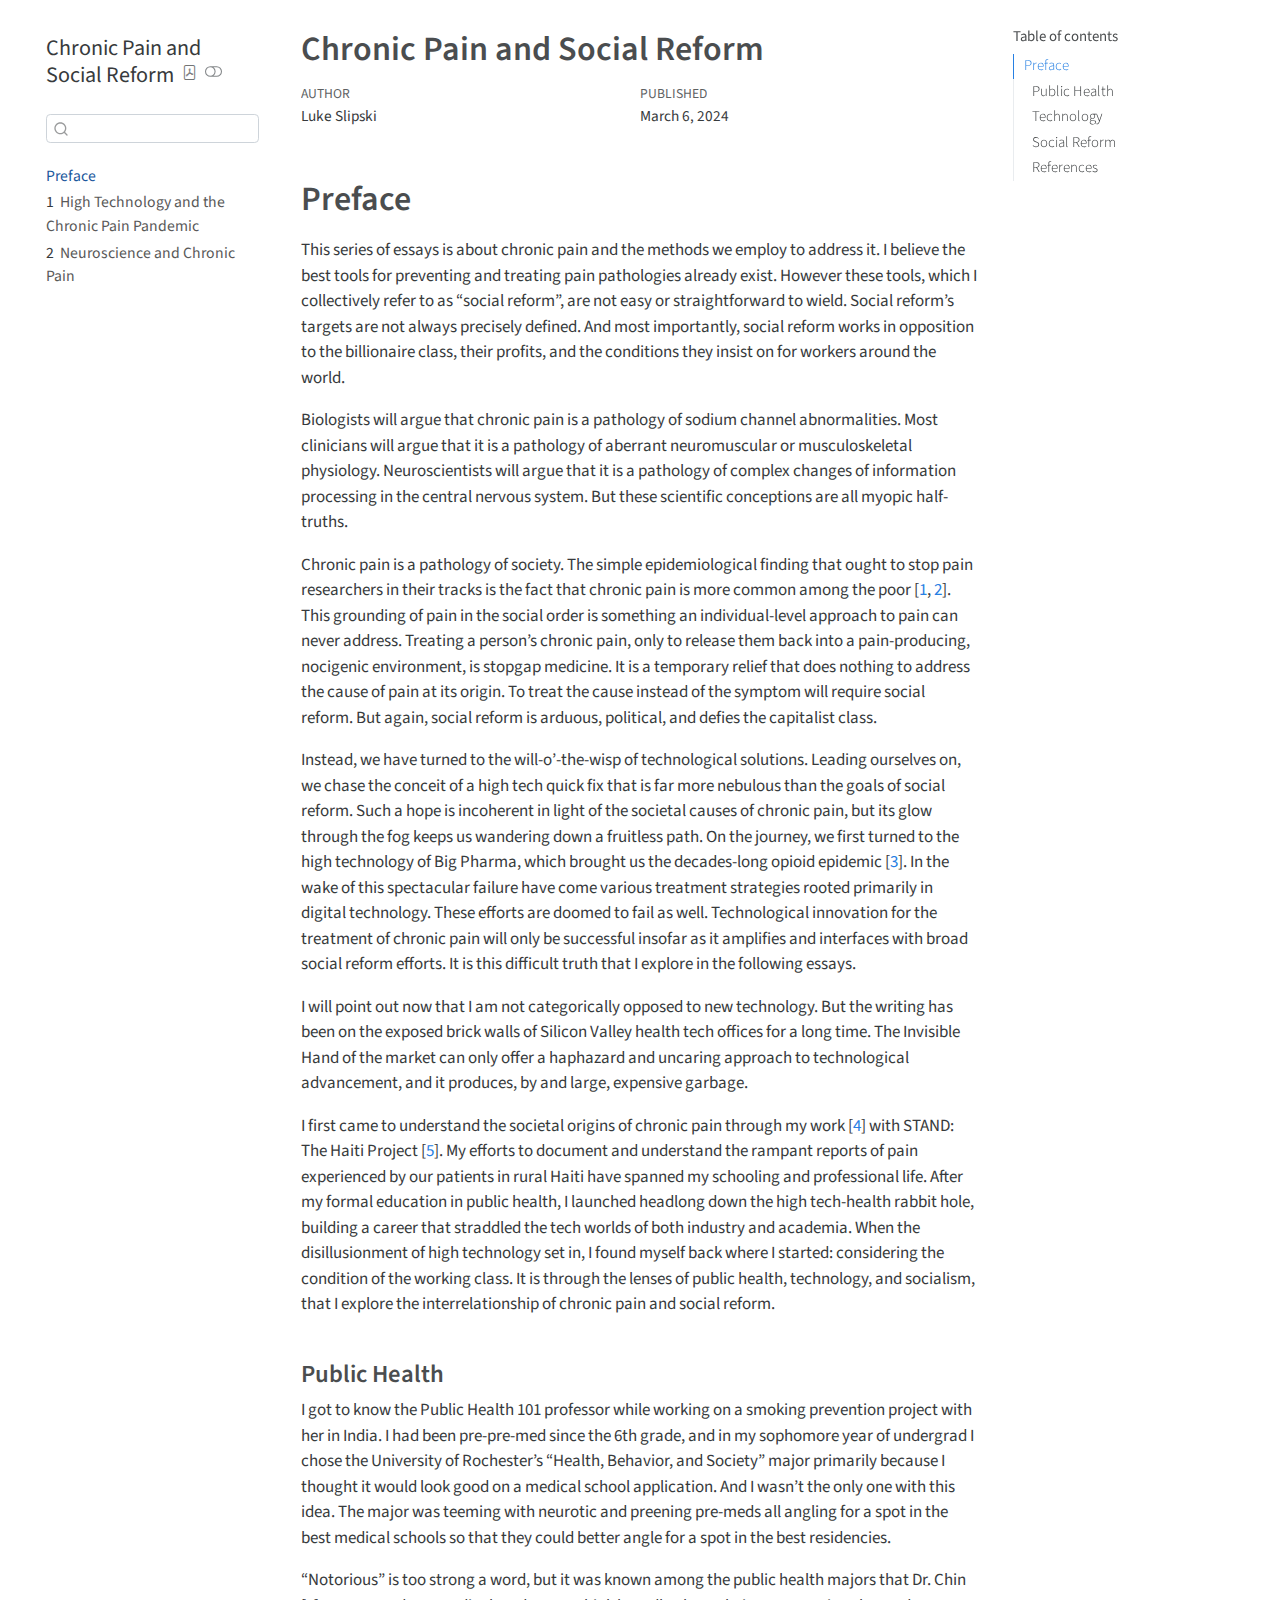
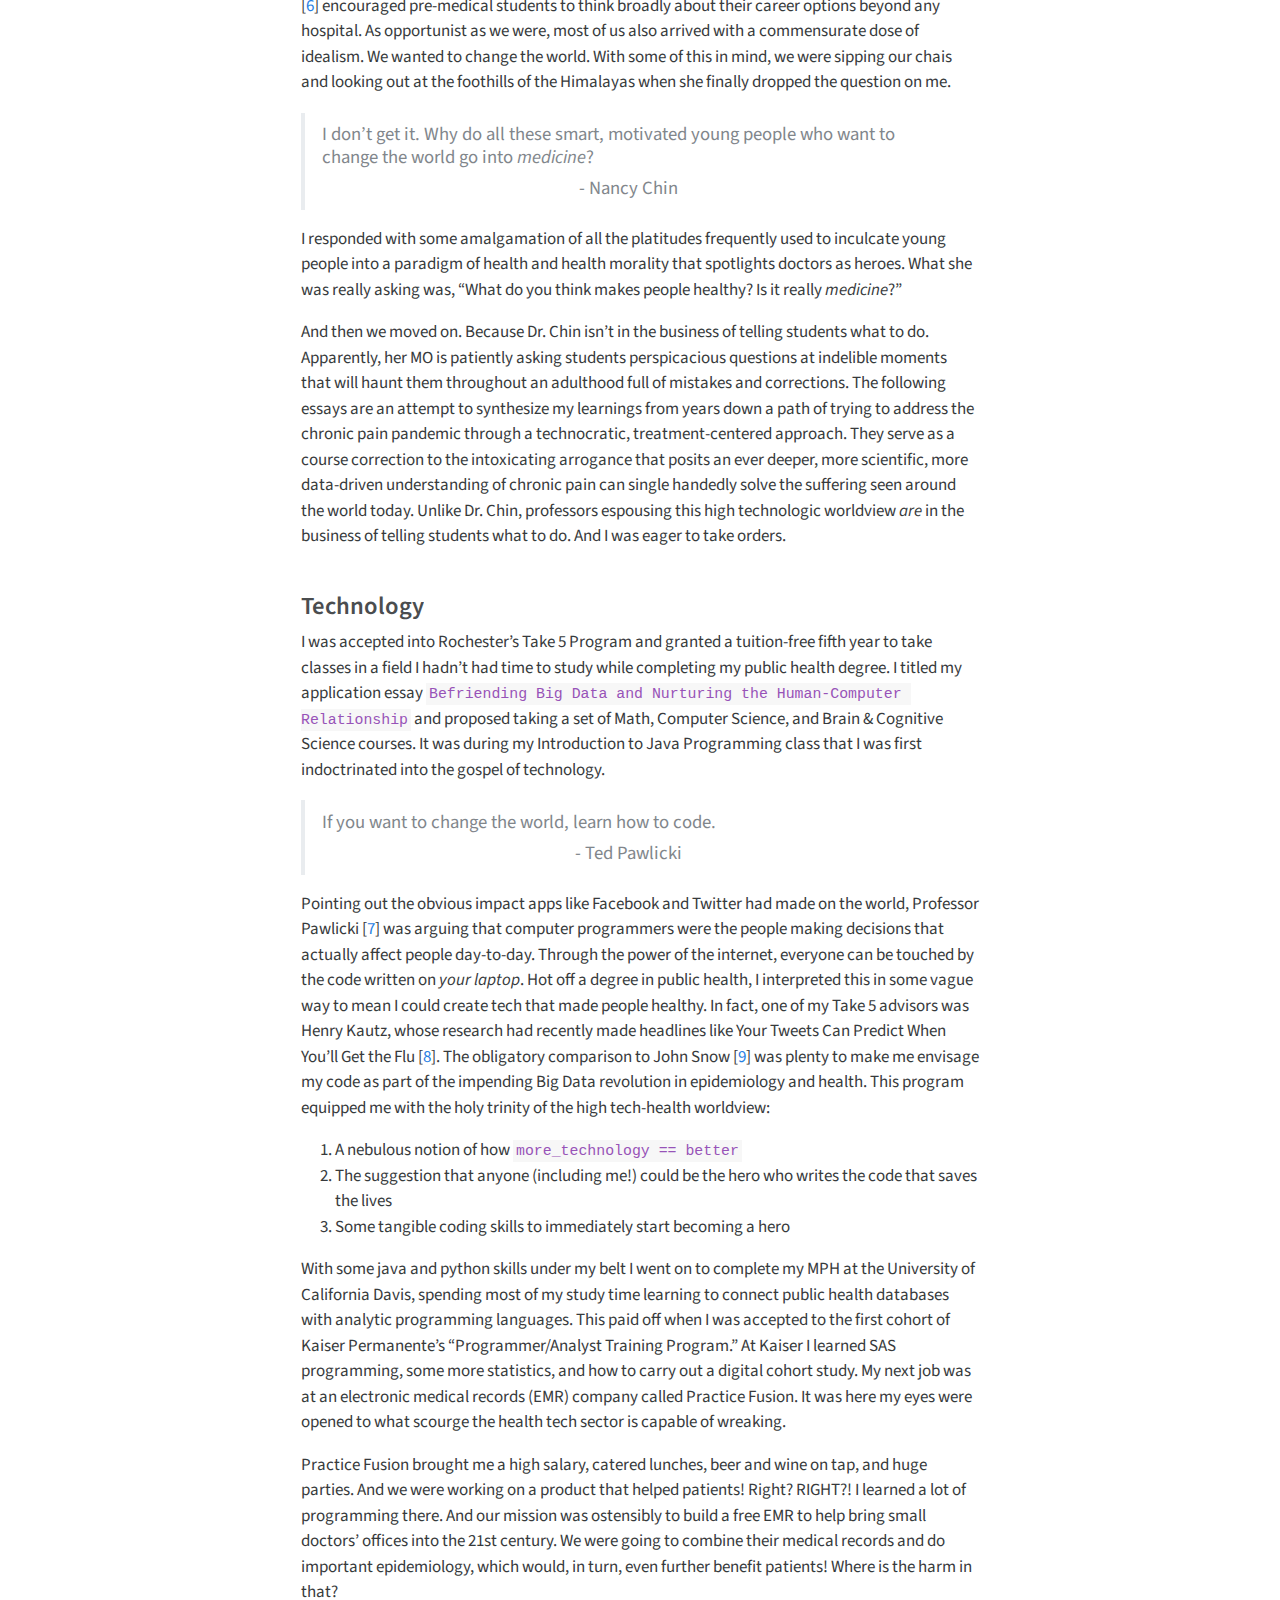
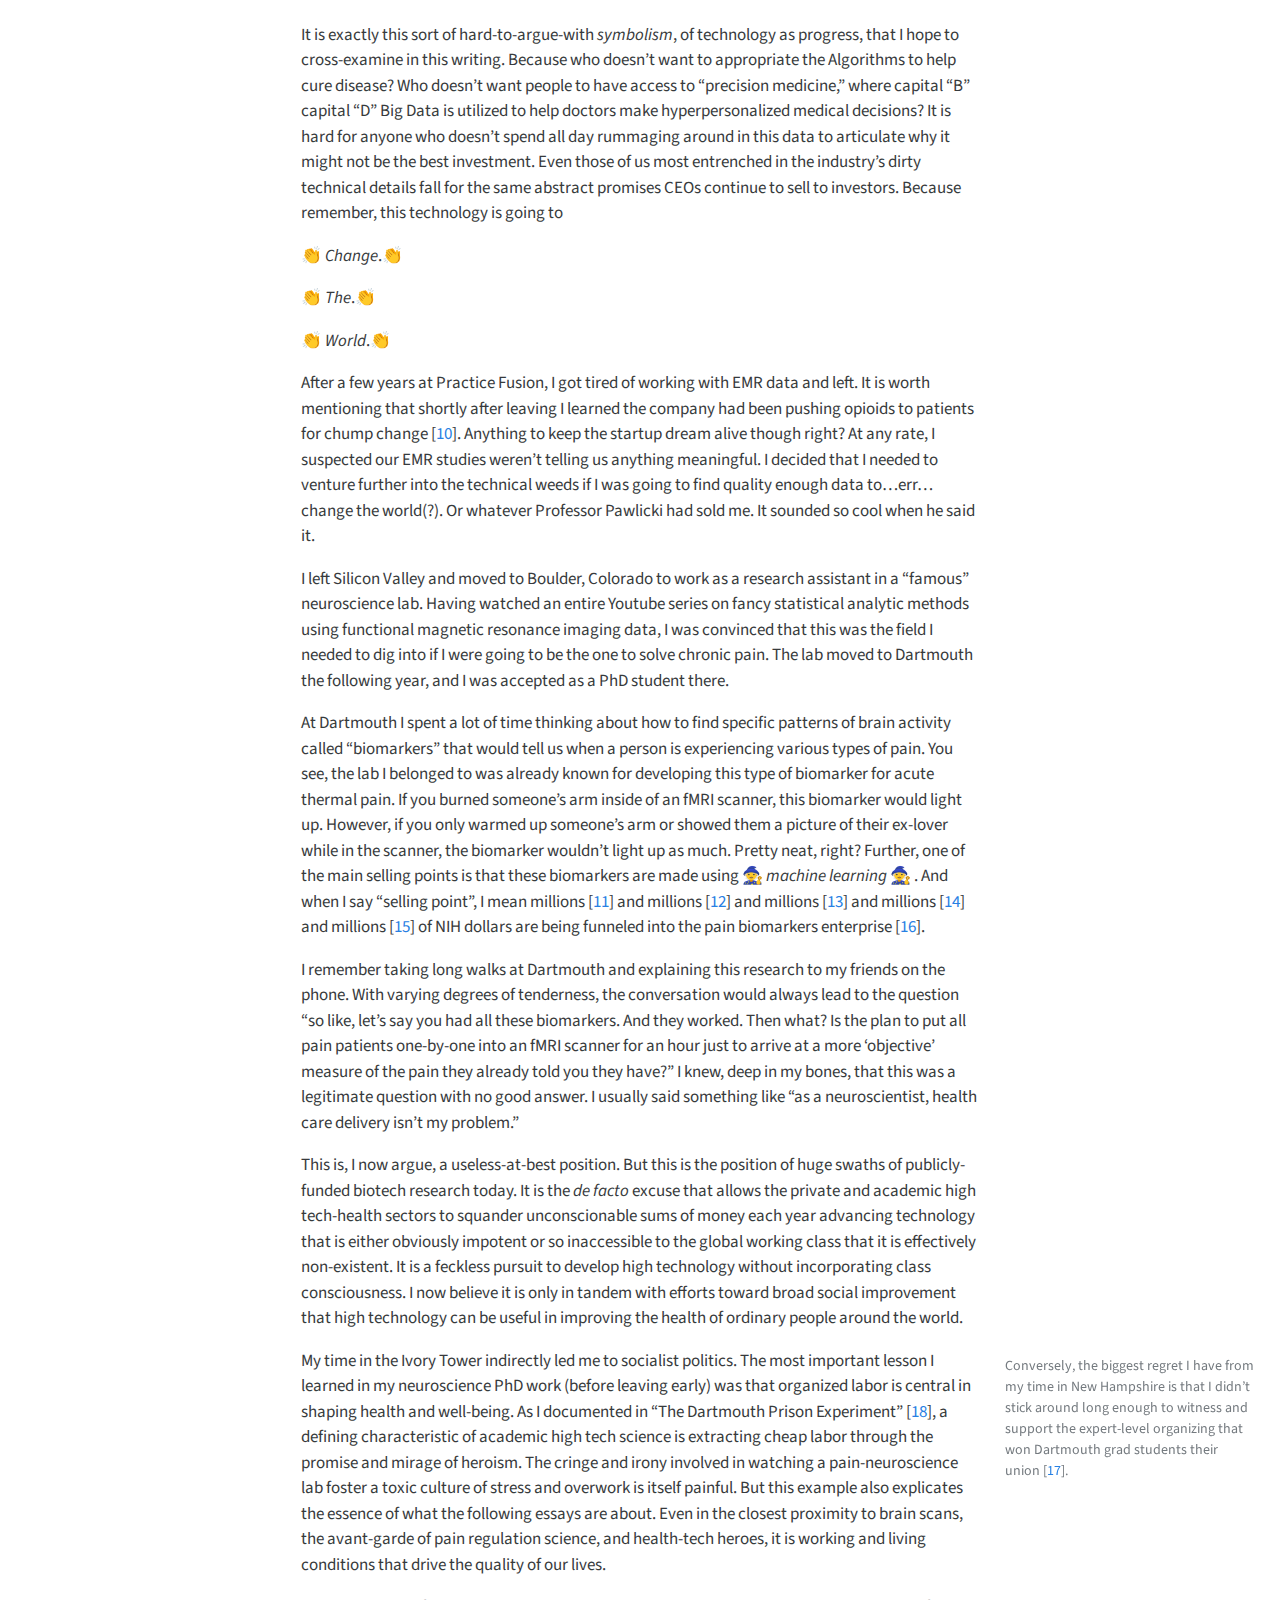
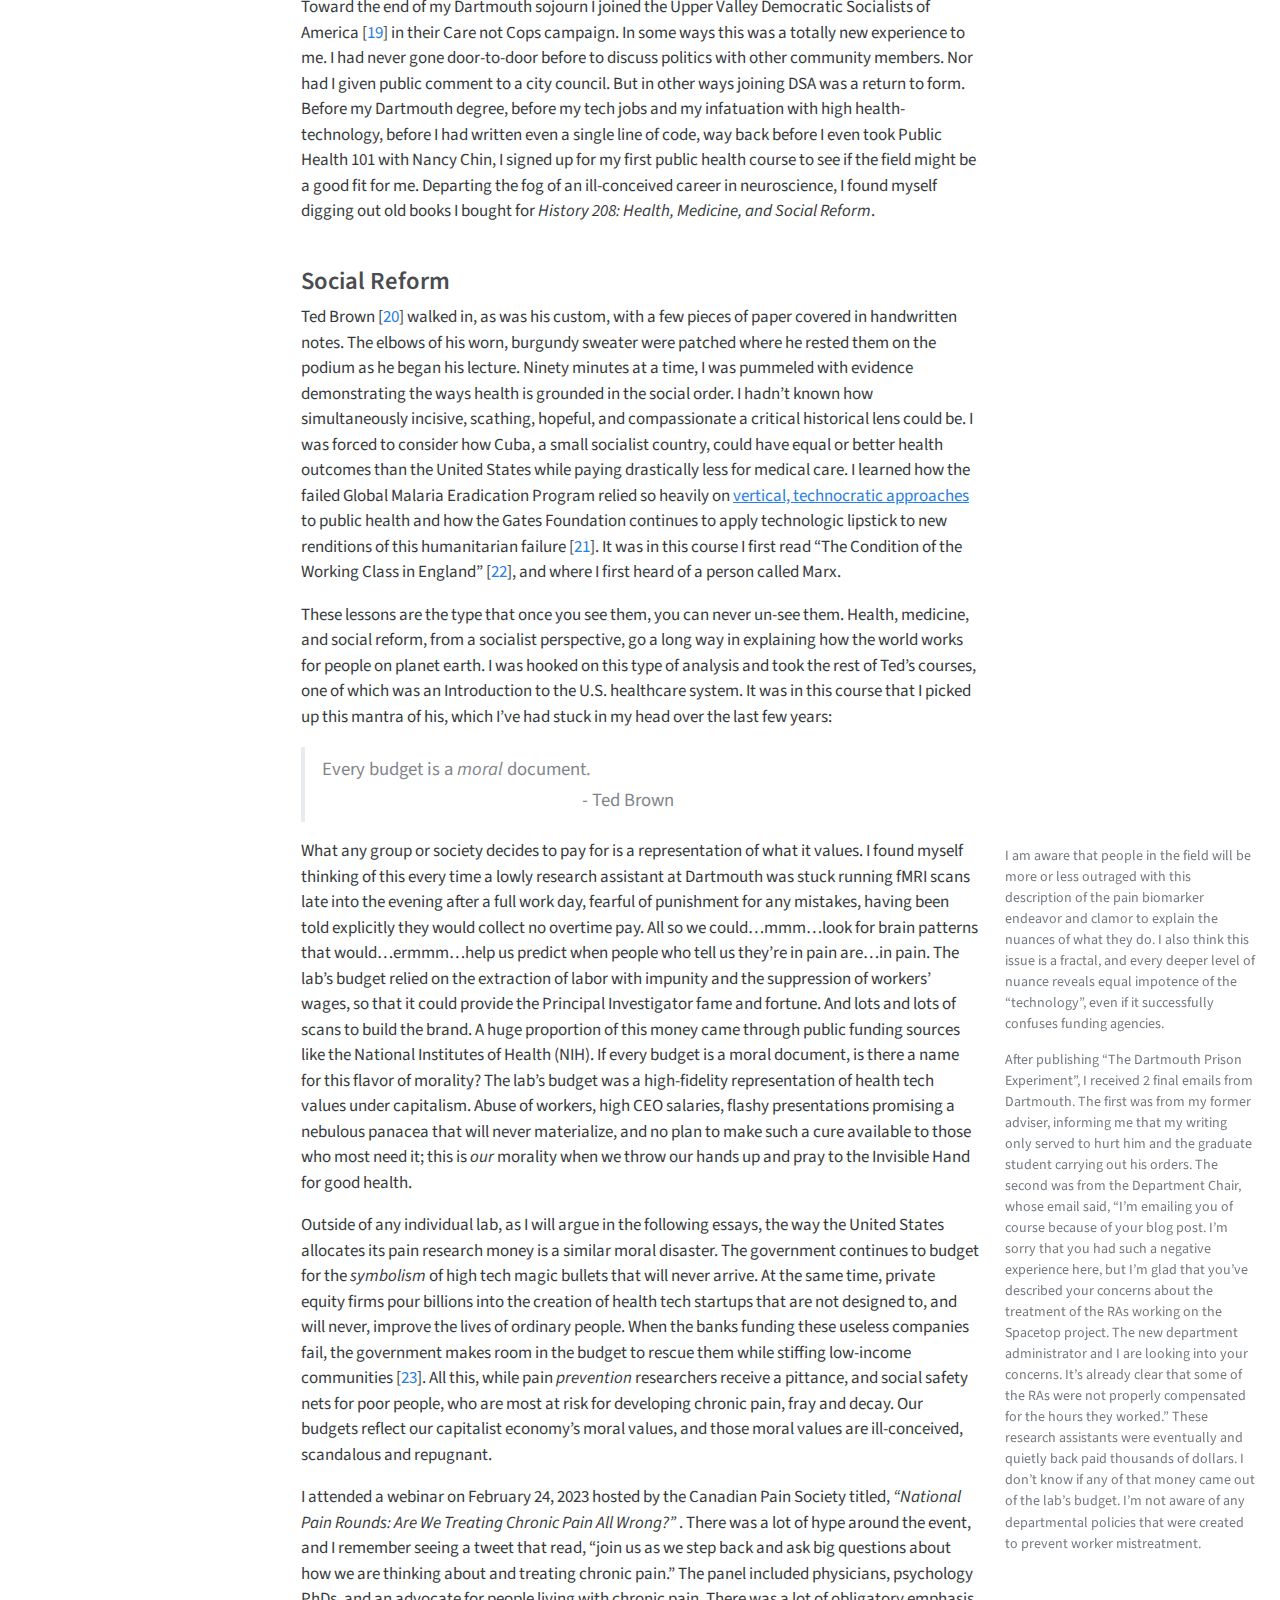
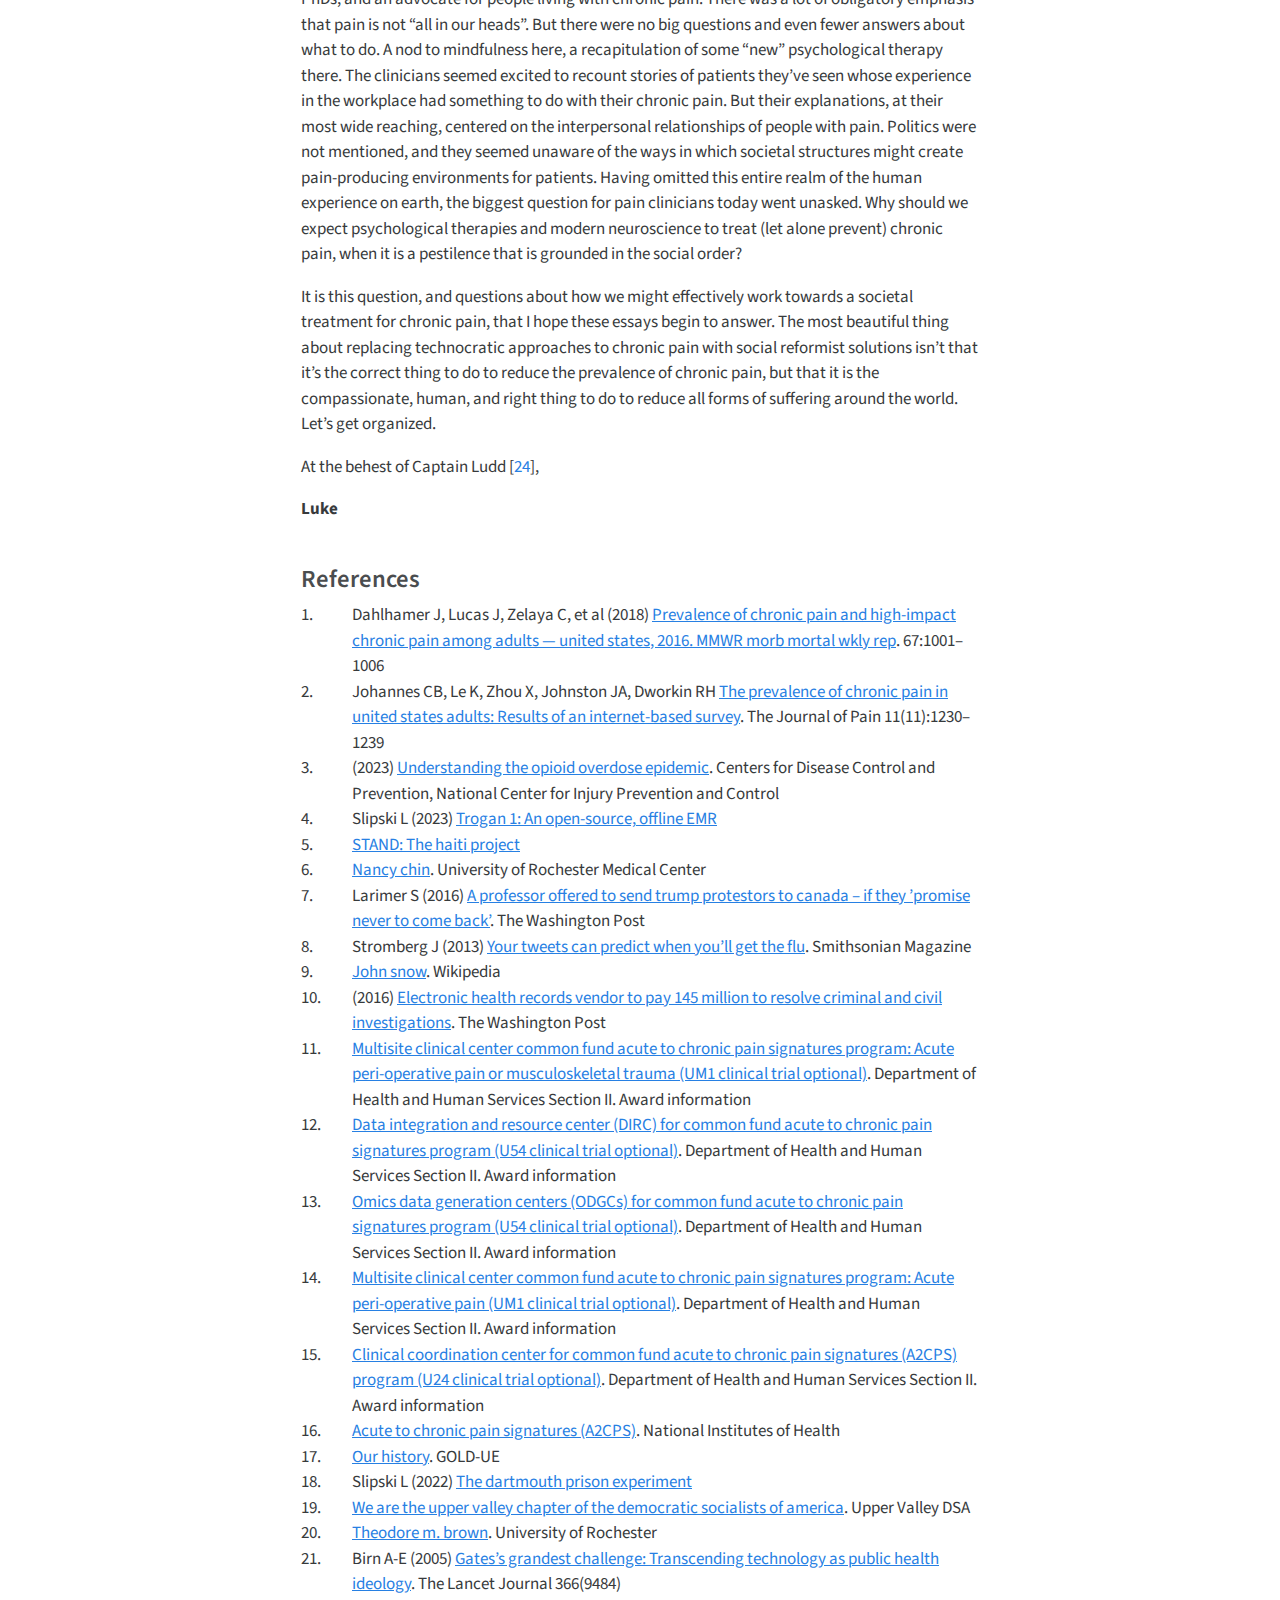
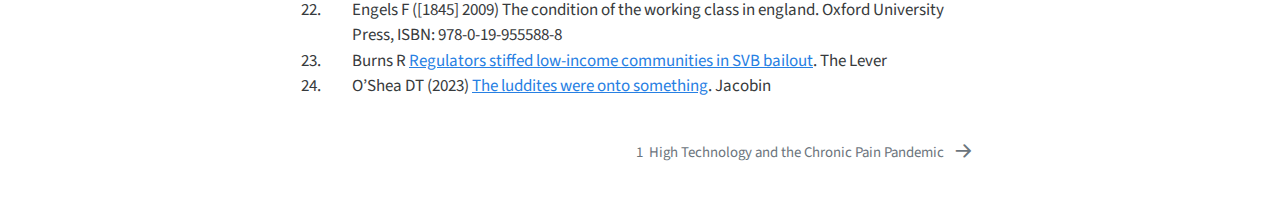
==== commit 842478b9: "updates to tech and chronic pain" ====
--- a/_book/index.html
+++ b/_book/index.html
@@ -7,7 +7,7 @@
 <meta name="viewport" content="width=device-width, initial-scale=1.0, user-scalable=yes">
 
 <meta name="author" content="Luke Slipski">
-<meta name="dcterms.date" content="2024-01-08">
+<meta name="dcterms.date" content="2024-03-06">
 
 <title>Chronic Pain and Social Reform</title>
 <style>
@@ -184,7 +184,7 @@
     <div>
     <div class="quarto-title-meta-heading">Published</div>
     <div class="quarto-title-meta-contents">
-      <p class="date">January 8, 2024</p>
+      <p class="date">March 6, 2024</p>
     </div>
   </div>
   
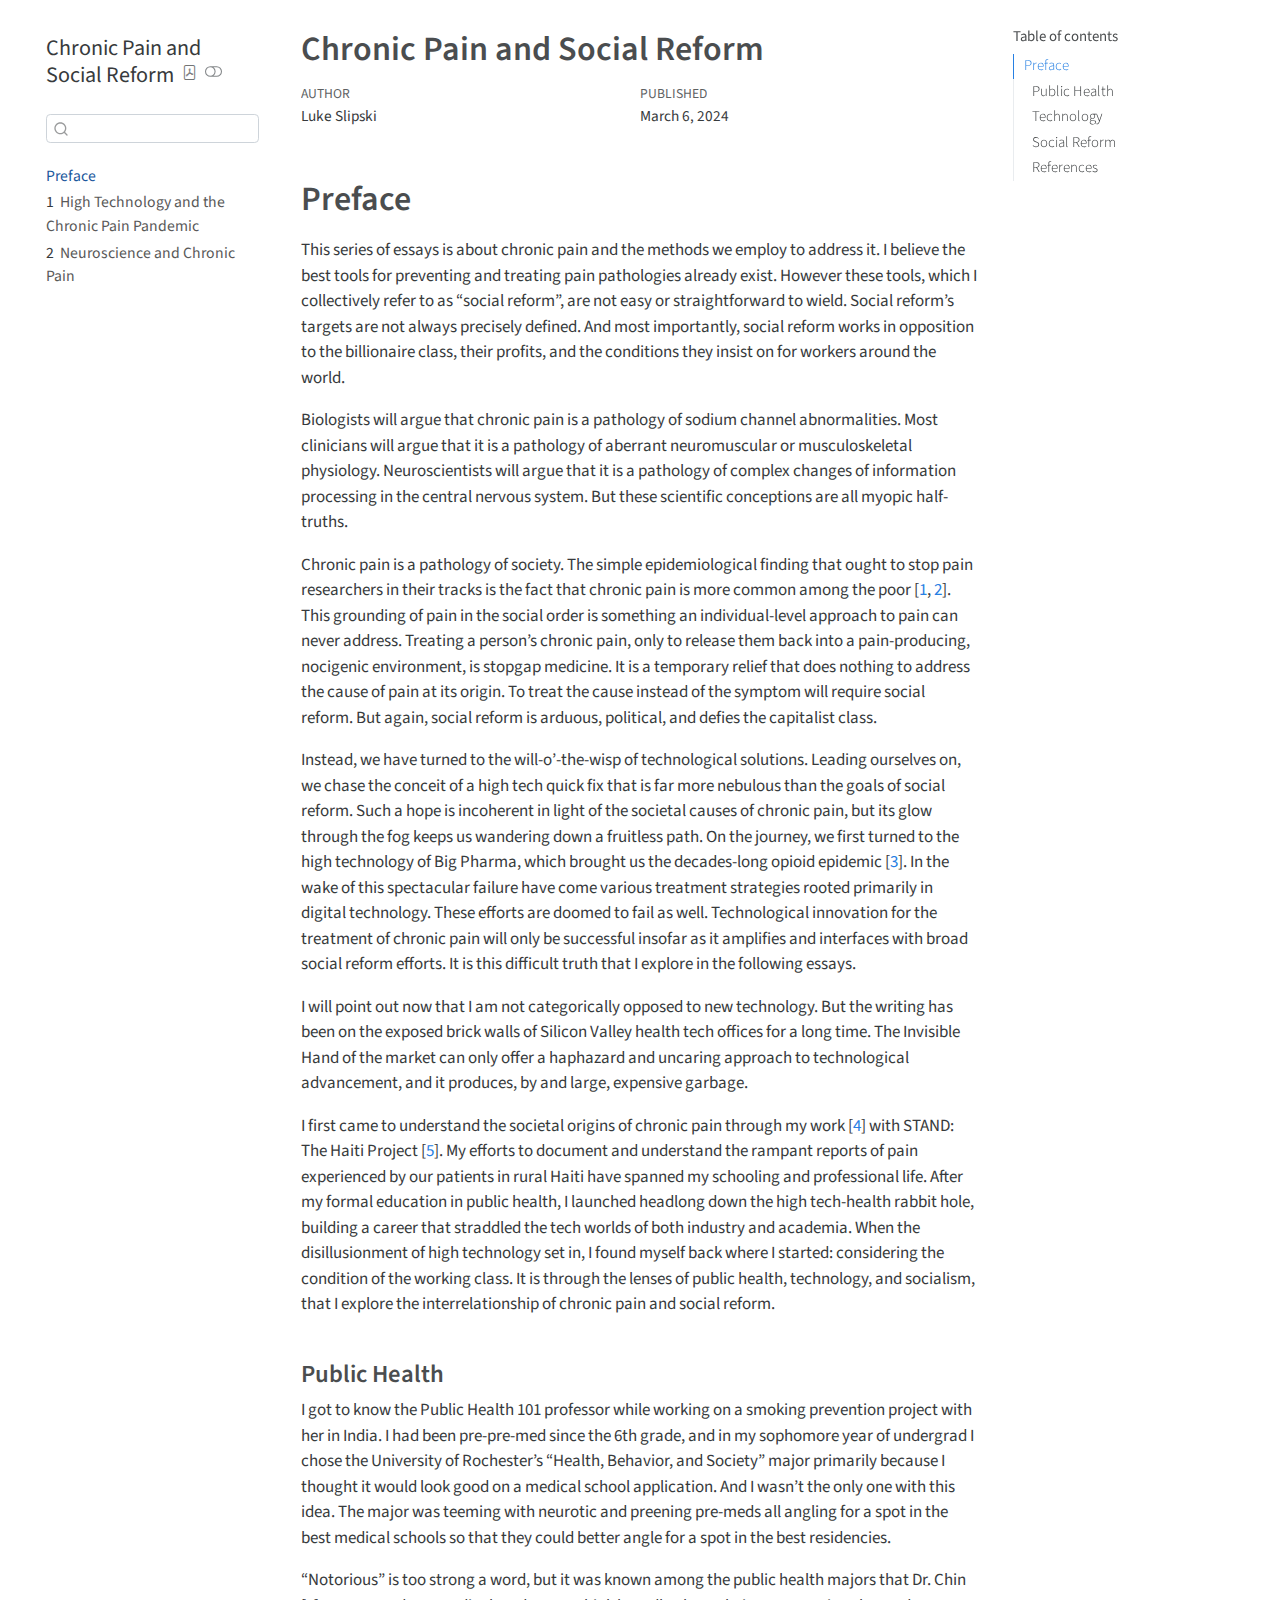
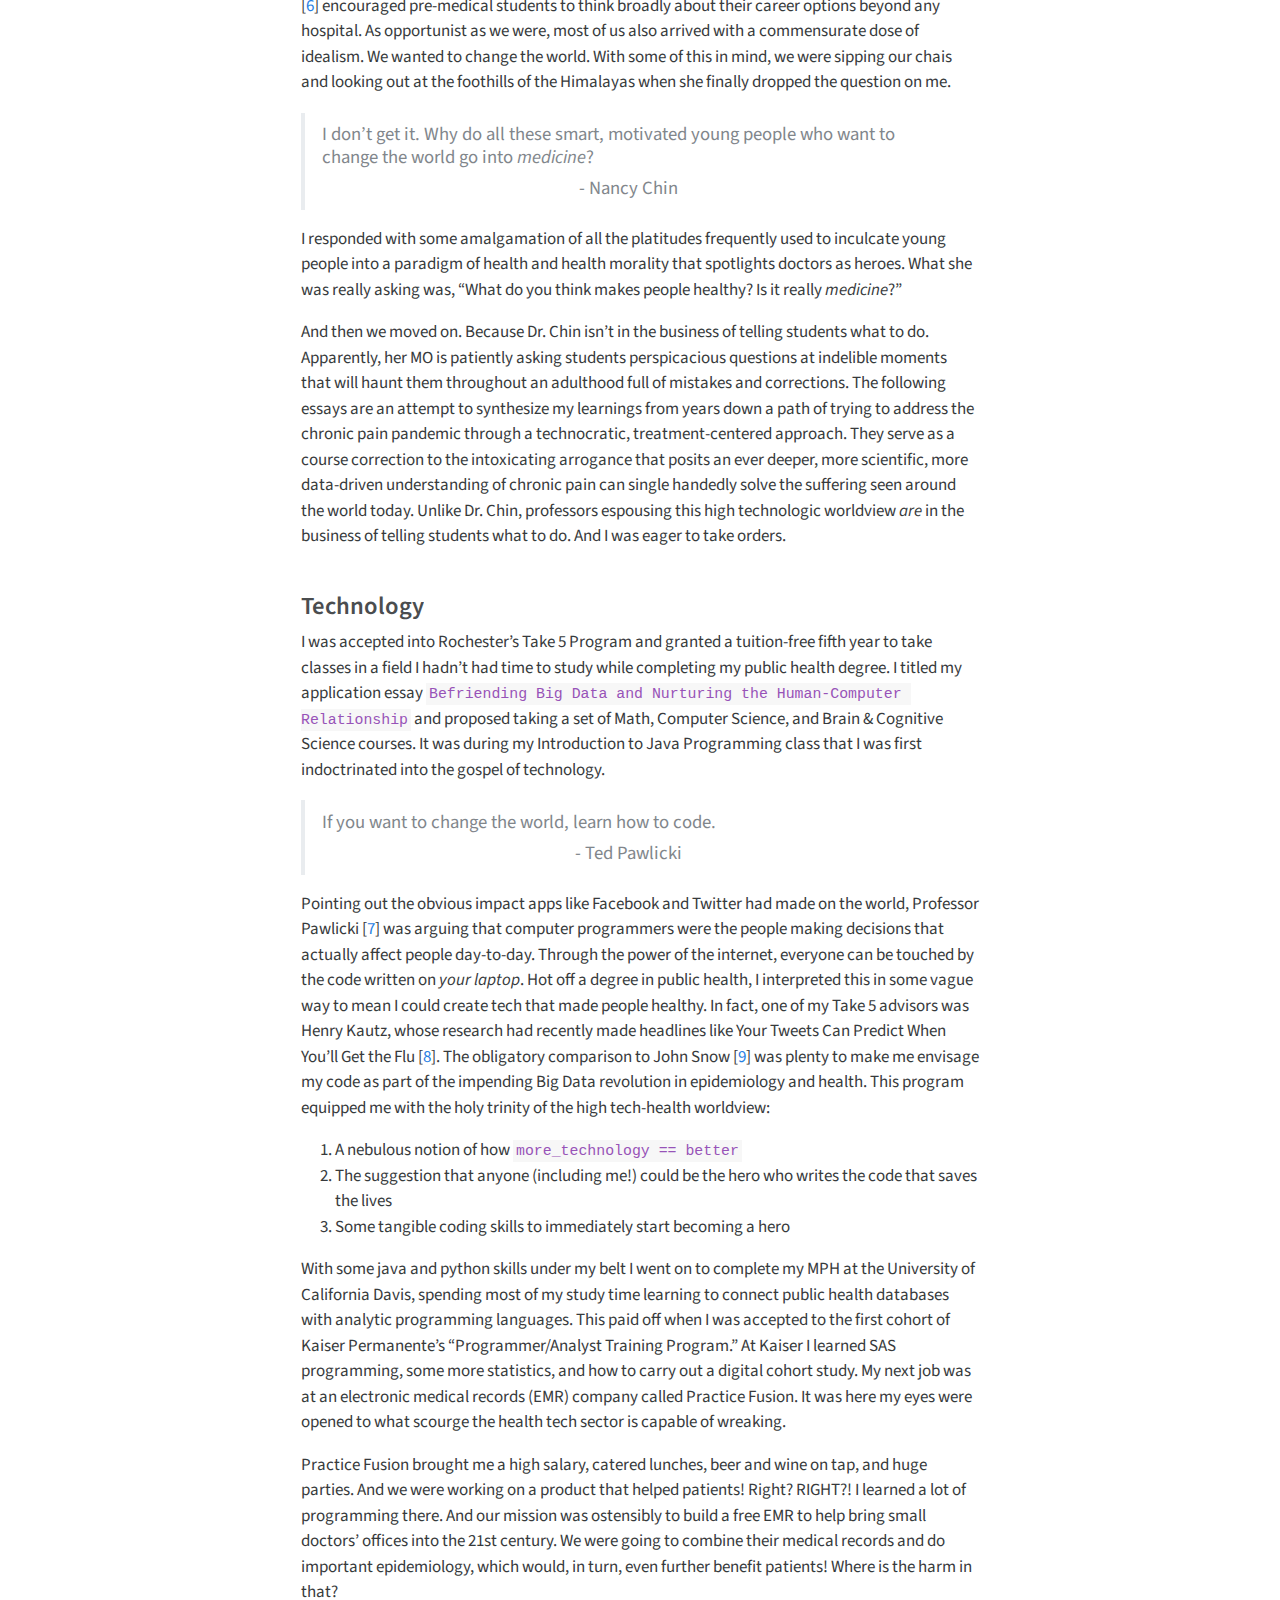
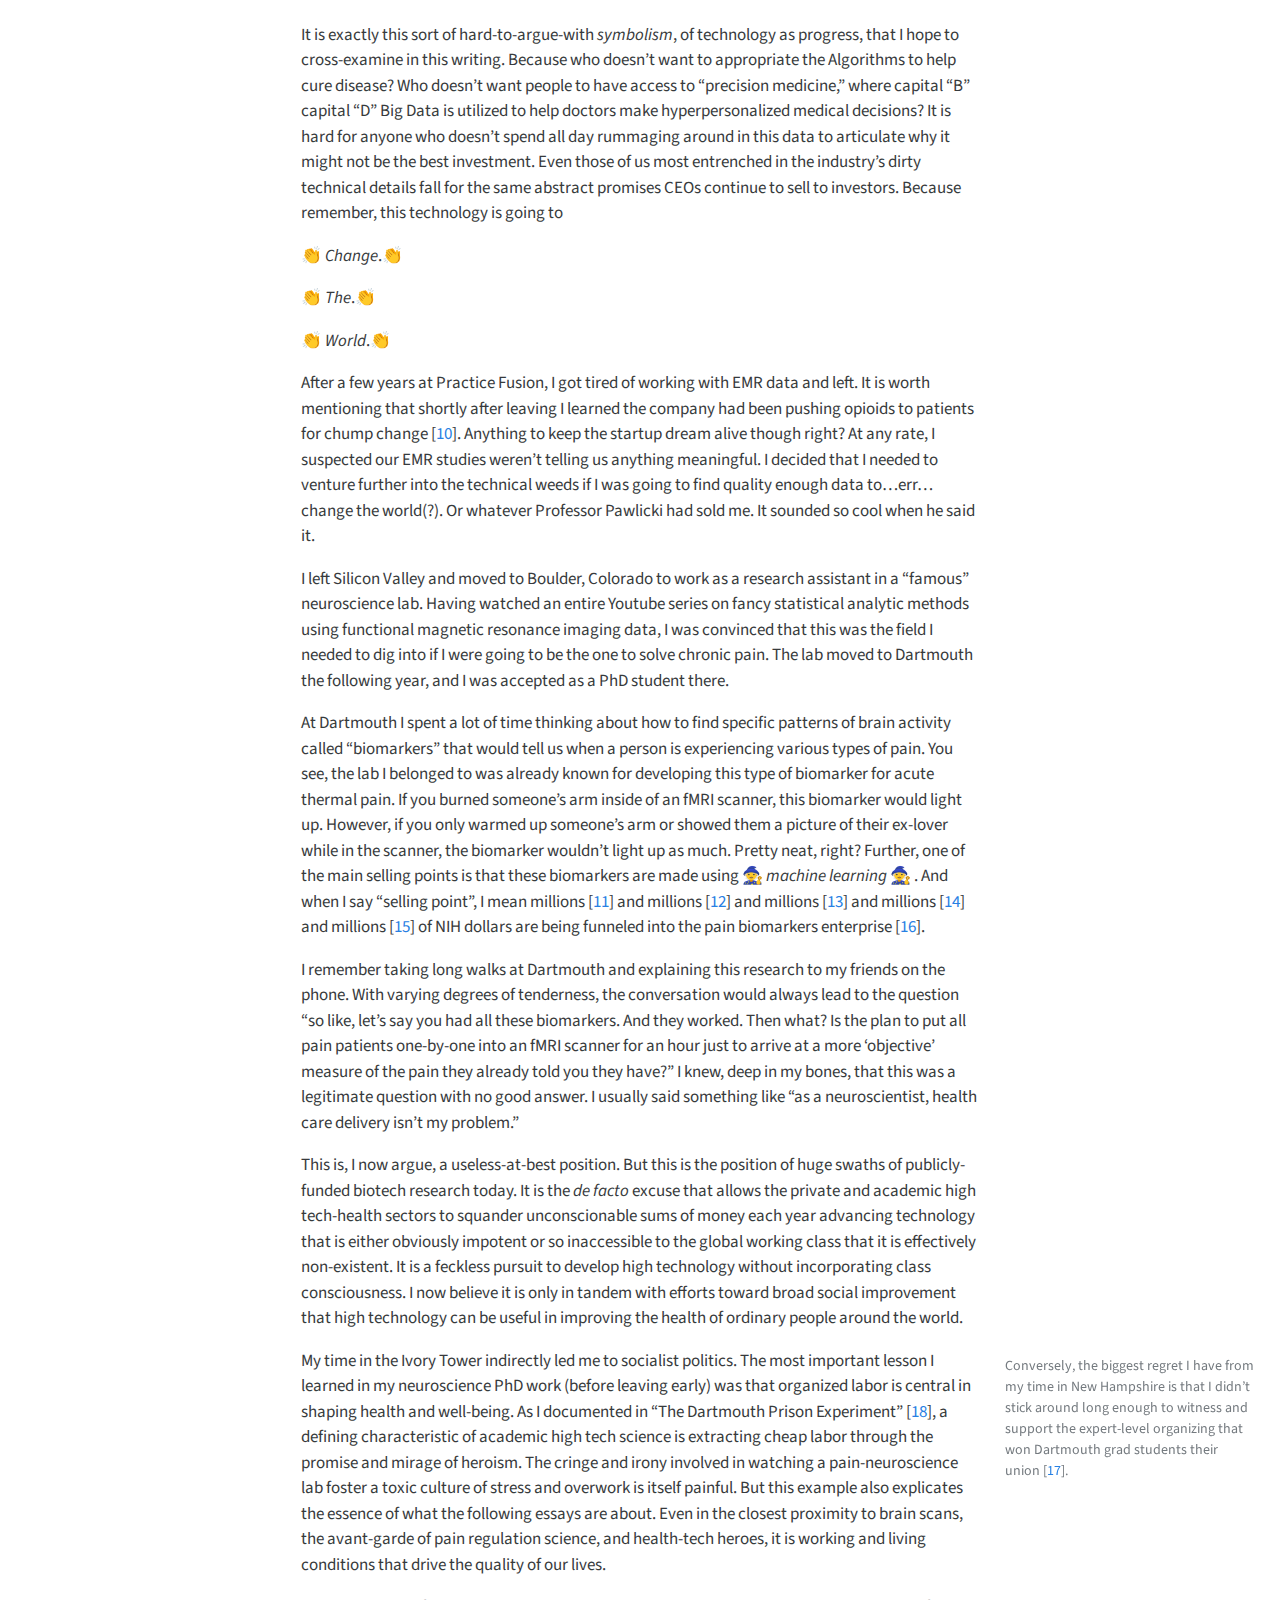
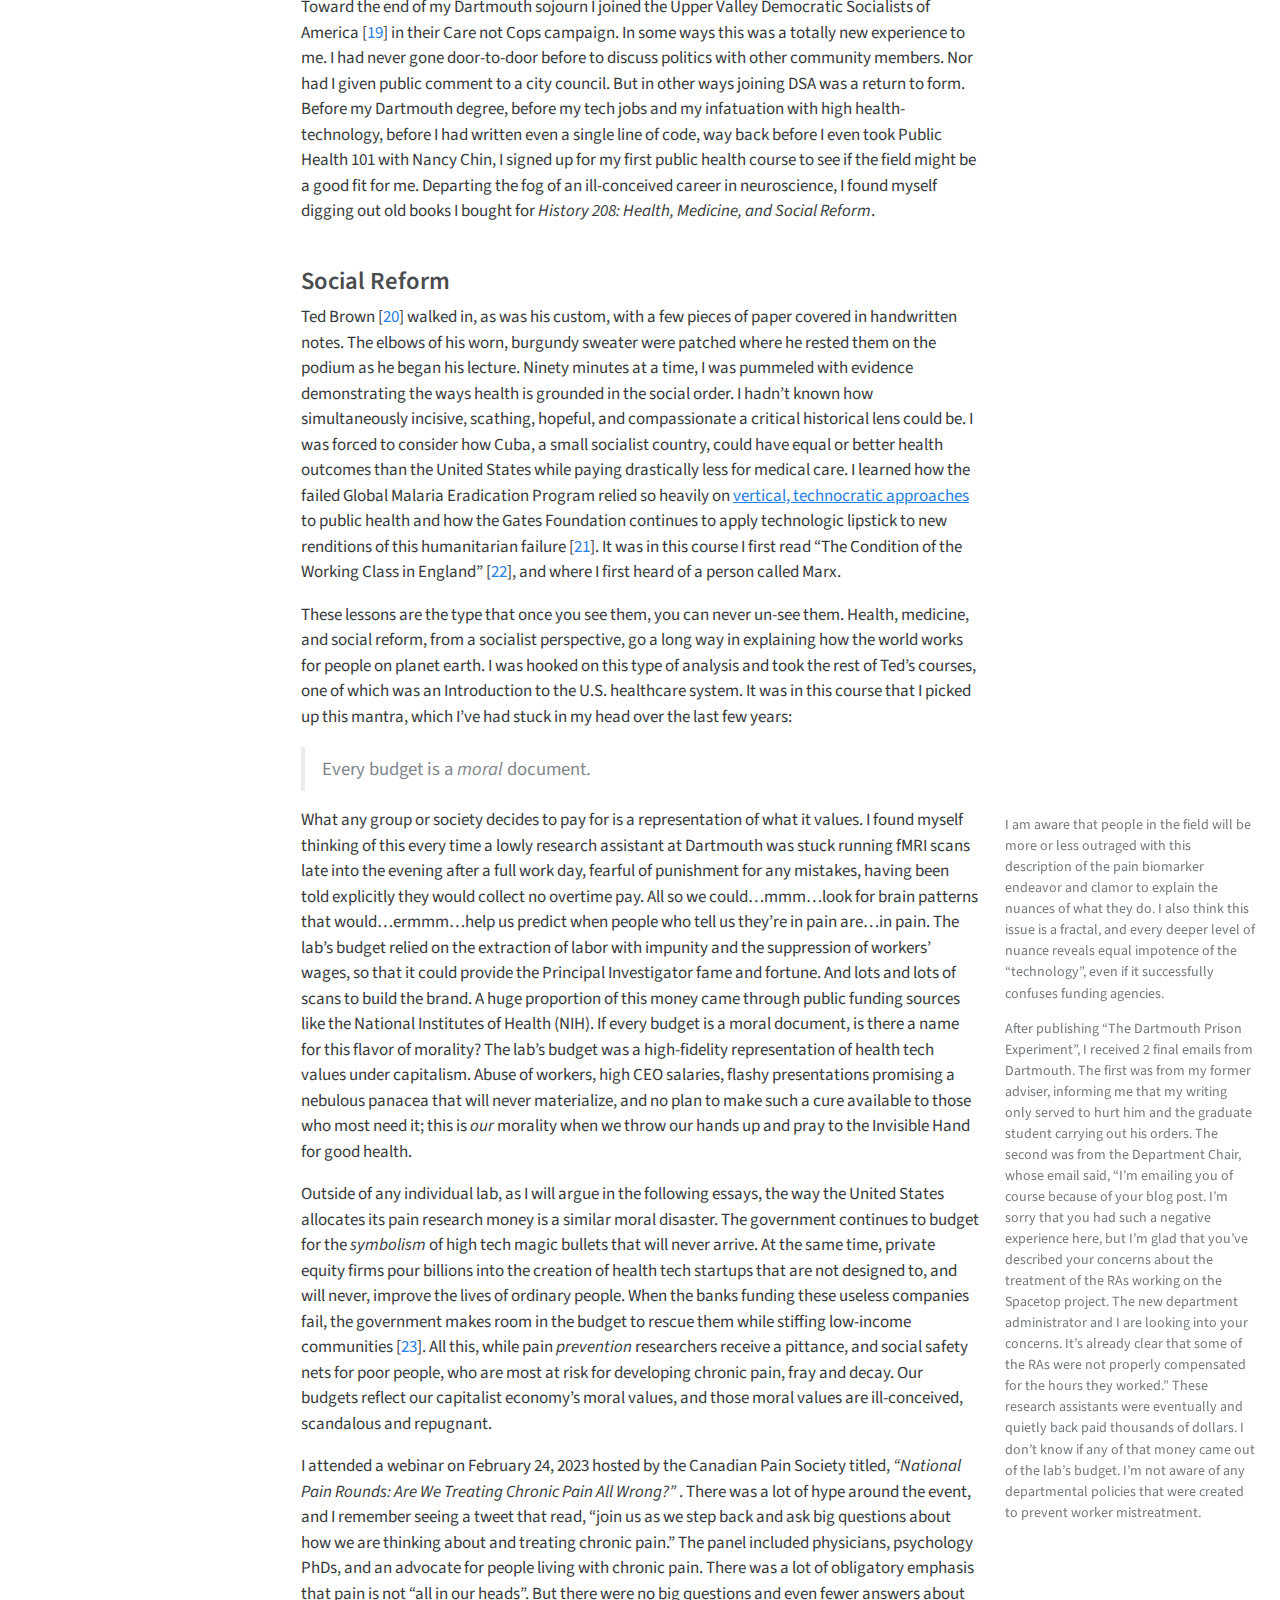
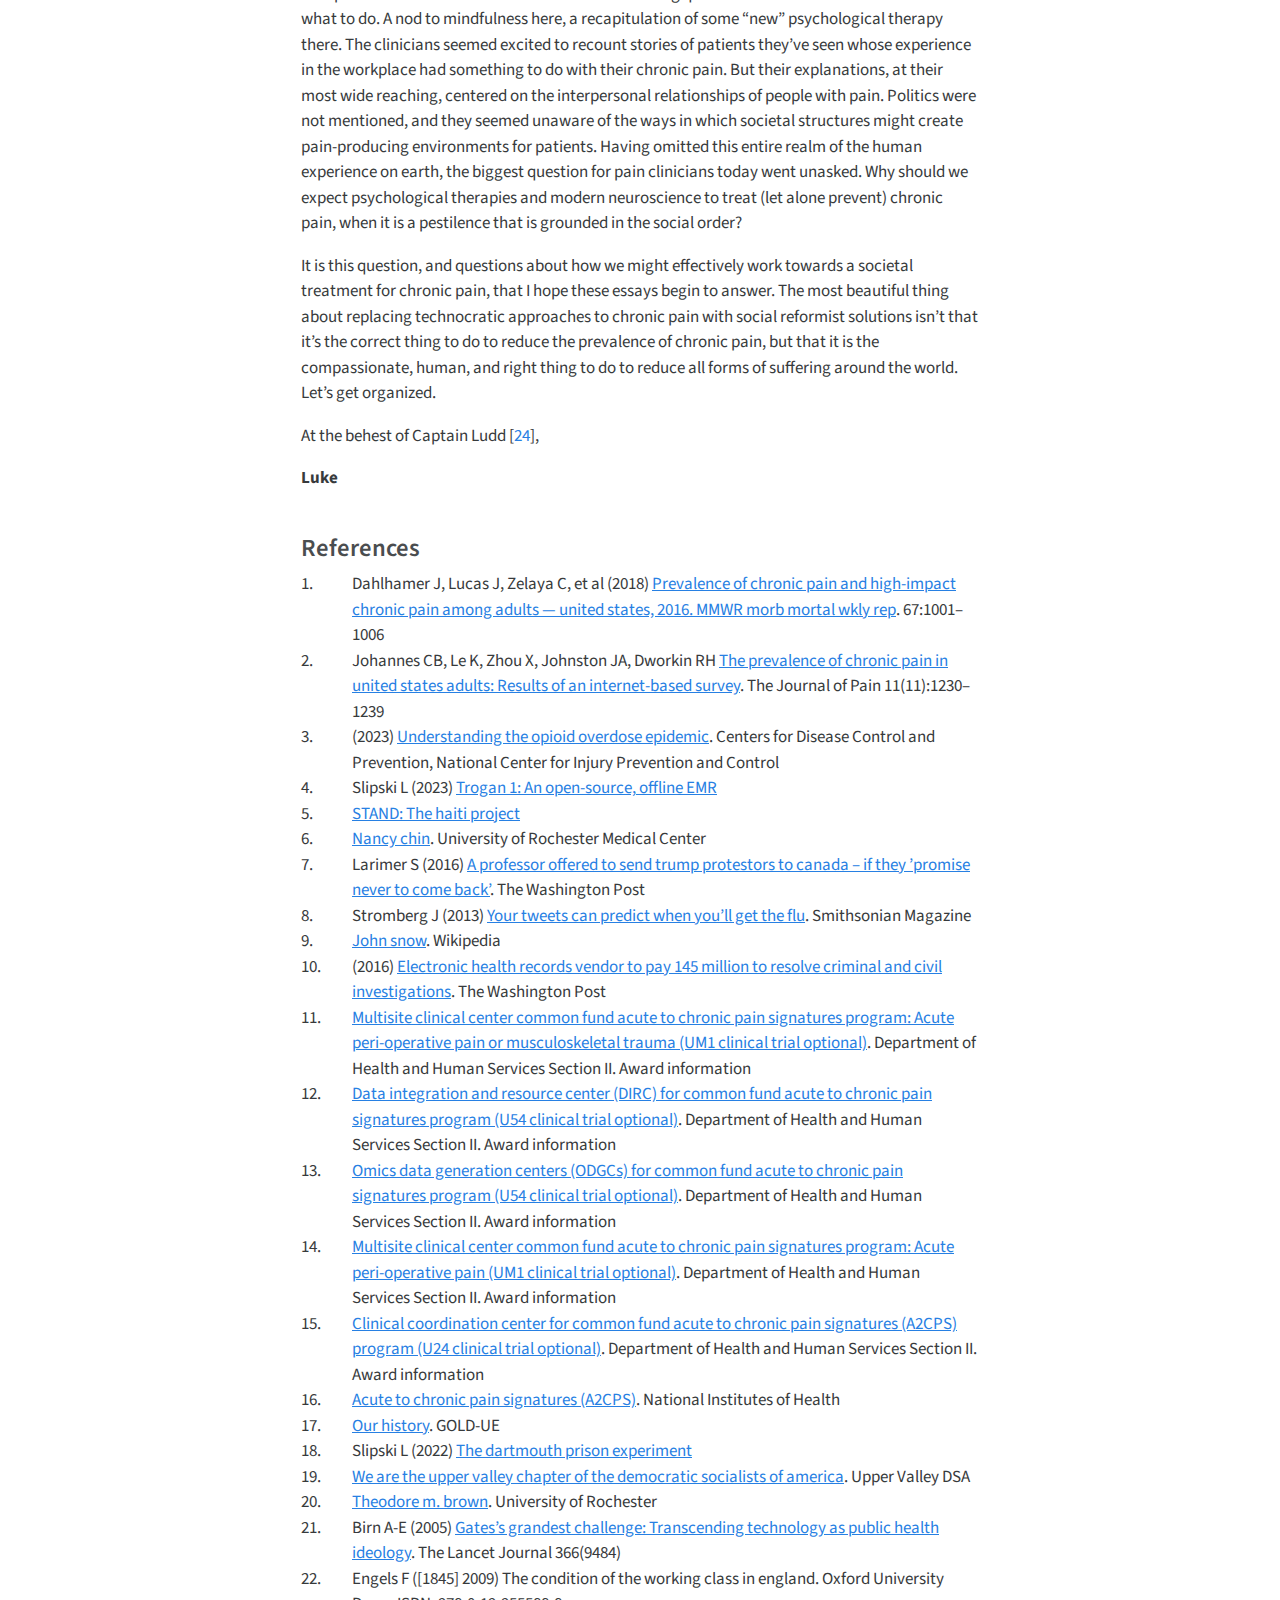
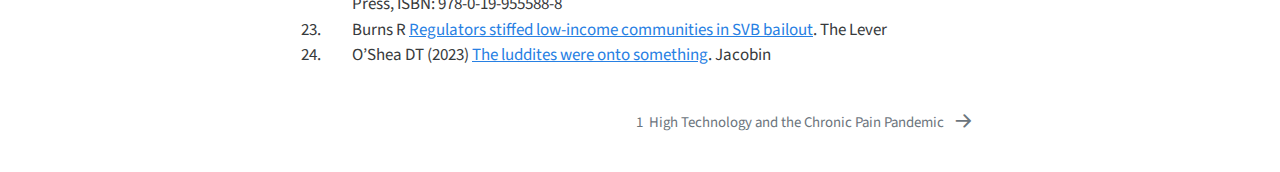
==== commit 4891e2af: "budget quote" ====
--- a/_book/index.html
+++ b/_book/index.html
@@ -243,10 +243,9 @@
 <section id="social-reform" class="level3 page-columns page-full">
 <h3 class="anchored" data-anchor-id="social-reform">Social Reform</h3>
 <p>Ted Brown <span class="citation" data-cites="ted-brown">[<a href="#ref-ted-brown" role="doc-biblioref">20</a>]</span> walked in, as was his custom, with a few pieces of paper covered in handwritten notes. The elbows of his worn, burgundy sweater were patched where he rested them on the podium as he began his lecture. Ninety minutes at a time, I was pummeled with evidence demonstrating the ways health is grounded in the social order. I hadn’t known how simultaneously incisive, scathing, hopeful, and compassionate a critical historical lens could be. I was forced to consider how Cuba, a small socialist country, could have equal or better health outcomes than the United States while paying drastically less for medical care. I learned how the failed Global Malaria Eradication Program relied so heavily on <a href="@sec-malaria">vertical, technocratic approaches</a> to public health and how the Gates Foundation continues to apply technologic lipstick to new renditions of this humanitarian failure <span class="citation" data-cites="gates-grandest">[<a href="#ref-gates-grandest" role="doc-biblioref">21</a>]</span>. It was in this course I first read “The Condition of the Working Class in England” <span class="citation" data-cites="engels">[<a href="#ref-engels" role="doc-biblioref">22</a>]</span>, and where I first heard of a person called Marx.</p>
-<p>These lessons are the type that once you see them, you can never un-see them. Health, medicine, and social reform, from a socialist perspective, go a long way in explaining how the world works for people on planet earth. I was hooked on this type of analysis and took the rest of Ted’s courses, one of which was an Introduction to the U.S. healthcare system. It was in this course that I picked up this mantra of his, which I’ve had stuck in my head over the last few years:</p>
+<p>These lessons are the type that once you see them, you can never un-see them. Health, medicine, and social reform, from a socialist perspective, go a long way in explaining how the world works for people on planet earth. I was hooked on this type of analysis and took the rest of Ted’s courses, one of which was an Introduction to the U.S. healthcare system. It was in this course that I picked up this mantra, which I’ve had stuck in my head over the last few years:</p>
 <blockquote class="blockquote">
 <h5 id="every-budget-is-a-moral-document." class="anchored">Every budget is a <em>moral</em> document.</h5>
-<h5 id="ted-brown" class="quote-attribution anchored">- Ted Brown</h5>
 </blockquote>
 <div class="page-columns page-full"><p>What any group or society decides to pay for is a representation of what it values. I found myself thinking of this every time a lowly research assistant at Dartmouth was stuck running fMRI scans late into the evening after a full work day, fearful of punishment for any mistakes, having been told explicitly they would collect no overtime pay. All so we could…mmm…look for brain patterns that would…ermmm…help us predict when people who tell us they’re in pain are…in pain.  The lab’s budget relied on the extraction of labor with impunity and the suppression of workers’ wages, so that it could provide the Principal Investigator fame and fortune.  And lots and lots of scans to build the brand. A huge proportion of this money came through public funding sources like the National Institutes of Health (NIH). If every budget is a moral document, is there a name for this flavor of morality? The lab’s budget was a high-fidelity representation of health tech values under capitalism. Abuse of workers, high CEO salaries, flashy presentations promising a nebulous panacea that will never materialize, and no plan to make such a cure available to those who most need it; this is <em>our</em> morality when we throw our hands up and pray to the Invisible Hand for good health.</p><div class="no-row-height column-margin column-container"><span class="">I am aware that people in the field will be more or less outraged with this description of the pain biomarker endeavor and clamor to explain the nuances of what they do. I also think this issue is a fractal, and every deeper level of nuance reveals equal impotence of the “technology”, even if it successfully confuses funding agencies.</span><span class="">After publishing “The Dartmouth Prison Experiment”, I received 2 final emails from Dartmouth. The first was from my former adviser, informing me that my writing only served to hurt him and the graduate student carrying out his orders. The second was from the Department Chair, whose email said, “I’m emailing you of course because of your blog post. I’m sorry that you had such a negative experience here, but I’m glad that you’ve described your concerns about the treatment of the RAs working on the Spacetop project. The new department administrator and I are looking into your concerns. It’s already clear that some of the RAs were not properly compensated for the hours they worked.” These research assistants were eventually and quietly back paid thousands of dollars. I don’t know if any of that money came out of the lab’s budget. I’m not aware of any departmental policies that were created to prevent worker mistreatment.</span></div></div>
 <p>Outside of any individual lab, as I will argue in the following essays, the way the United States allocates its pain research money is a similar moral disaster. The government continues to budget for the <em>symbolism</em> of high tech magic bullets that will never arrive. At the same time, private equity firms pour billions into the creation of health tech startups that are not designed to, and will never, improve the lives of ordinary people. When the banks funding these useless companies fail, the government makes room in the budget to rescue them while stiffing low-income communities <span class="citation" data-cites="svb-low-income">[<a href="#ref-svb-low-income" role="doc-biblioref">23</a>]</span>. All this, while pain <em>prevention</em> researchers receive a pittance, and social safety nets for poor people, who are most at risk for developing chronic pain, fray and decay. Our budgets reflect our capitalist economy’s moral values, and those moral values are ill-conceived, scandalous and repugnant.</p>
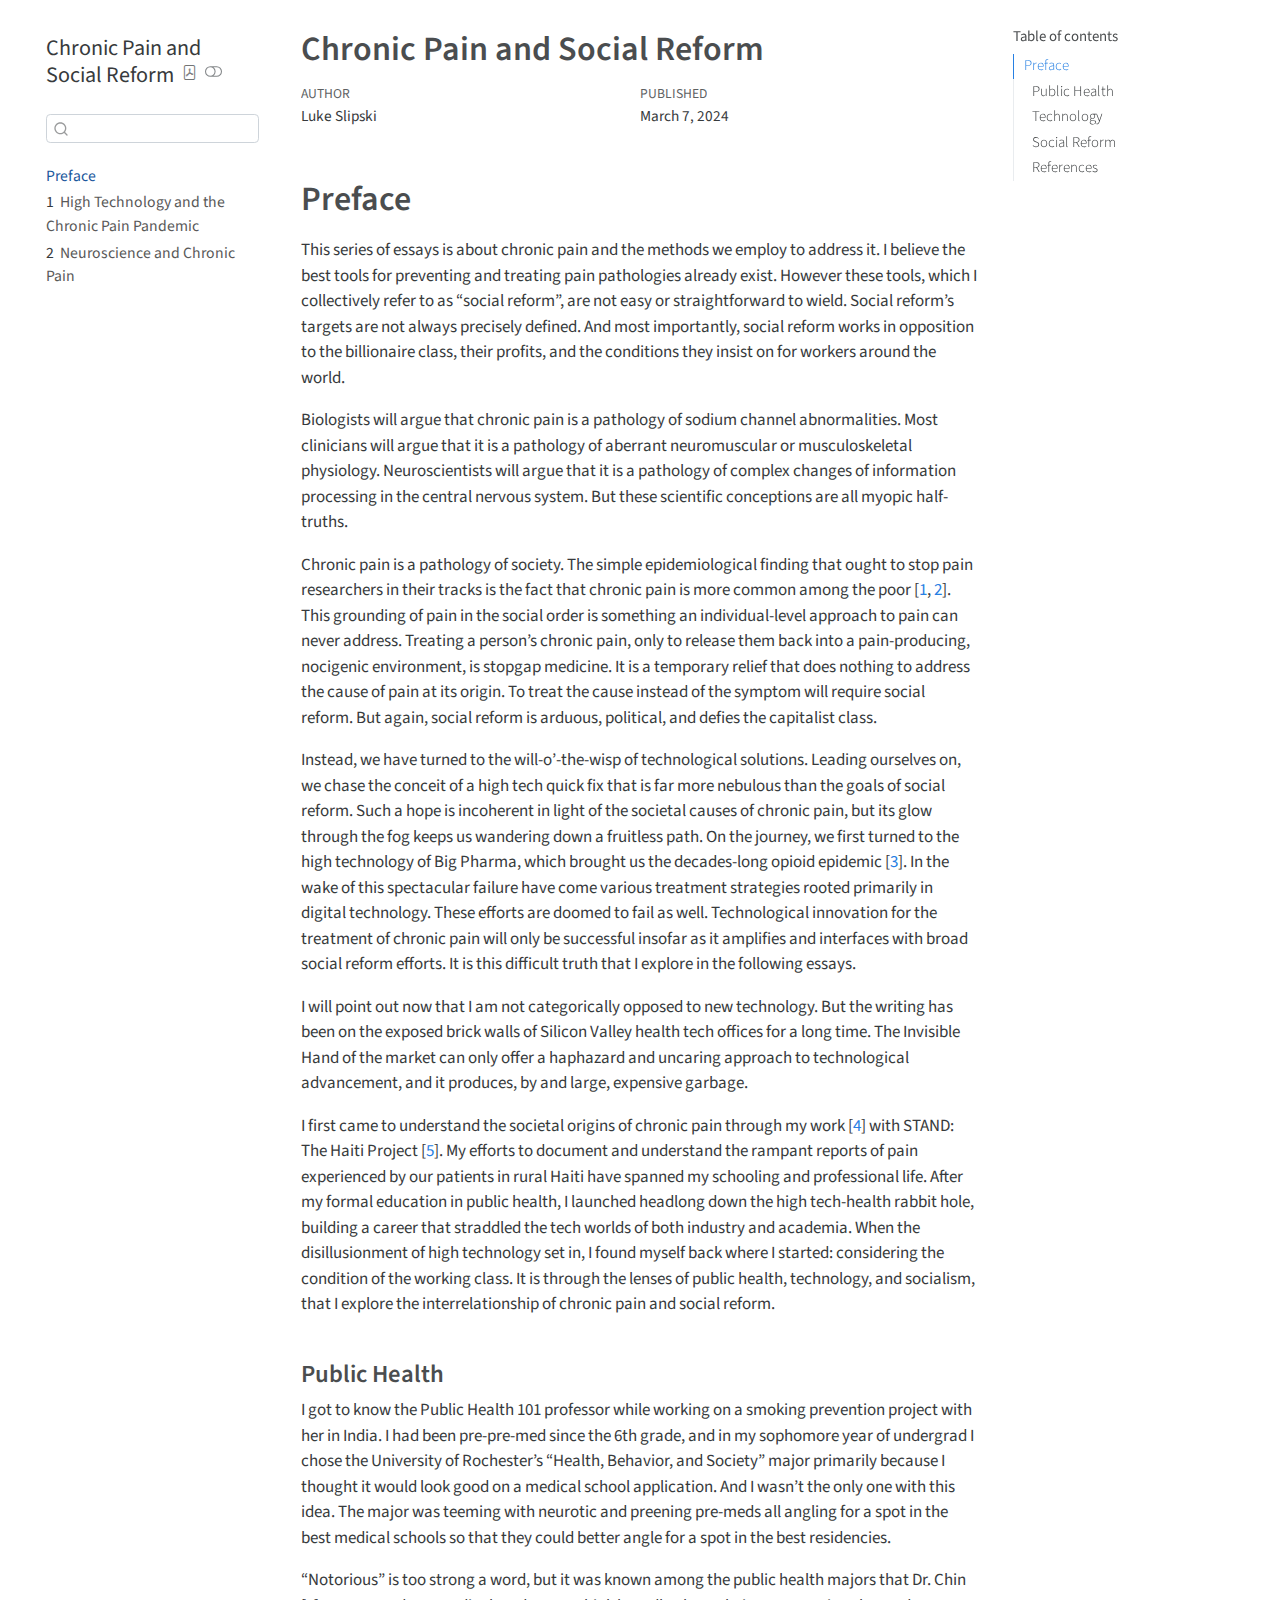
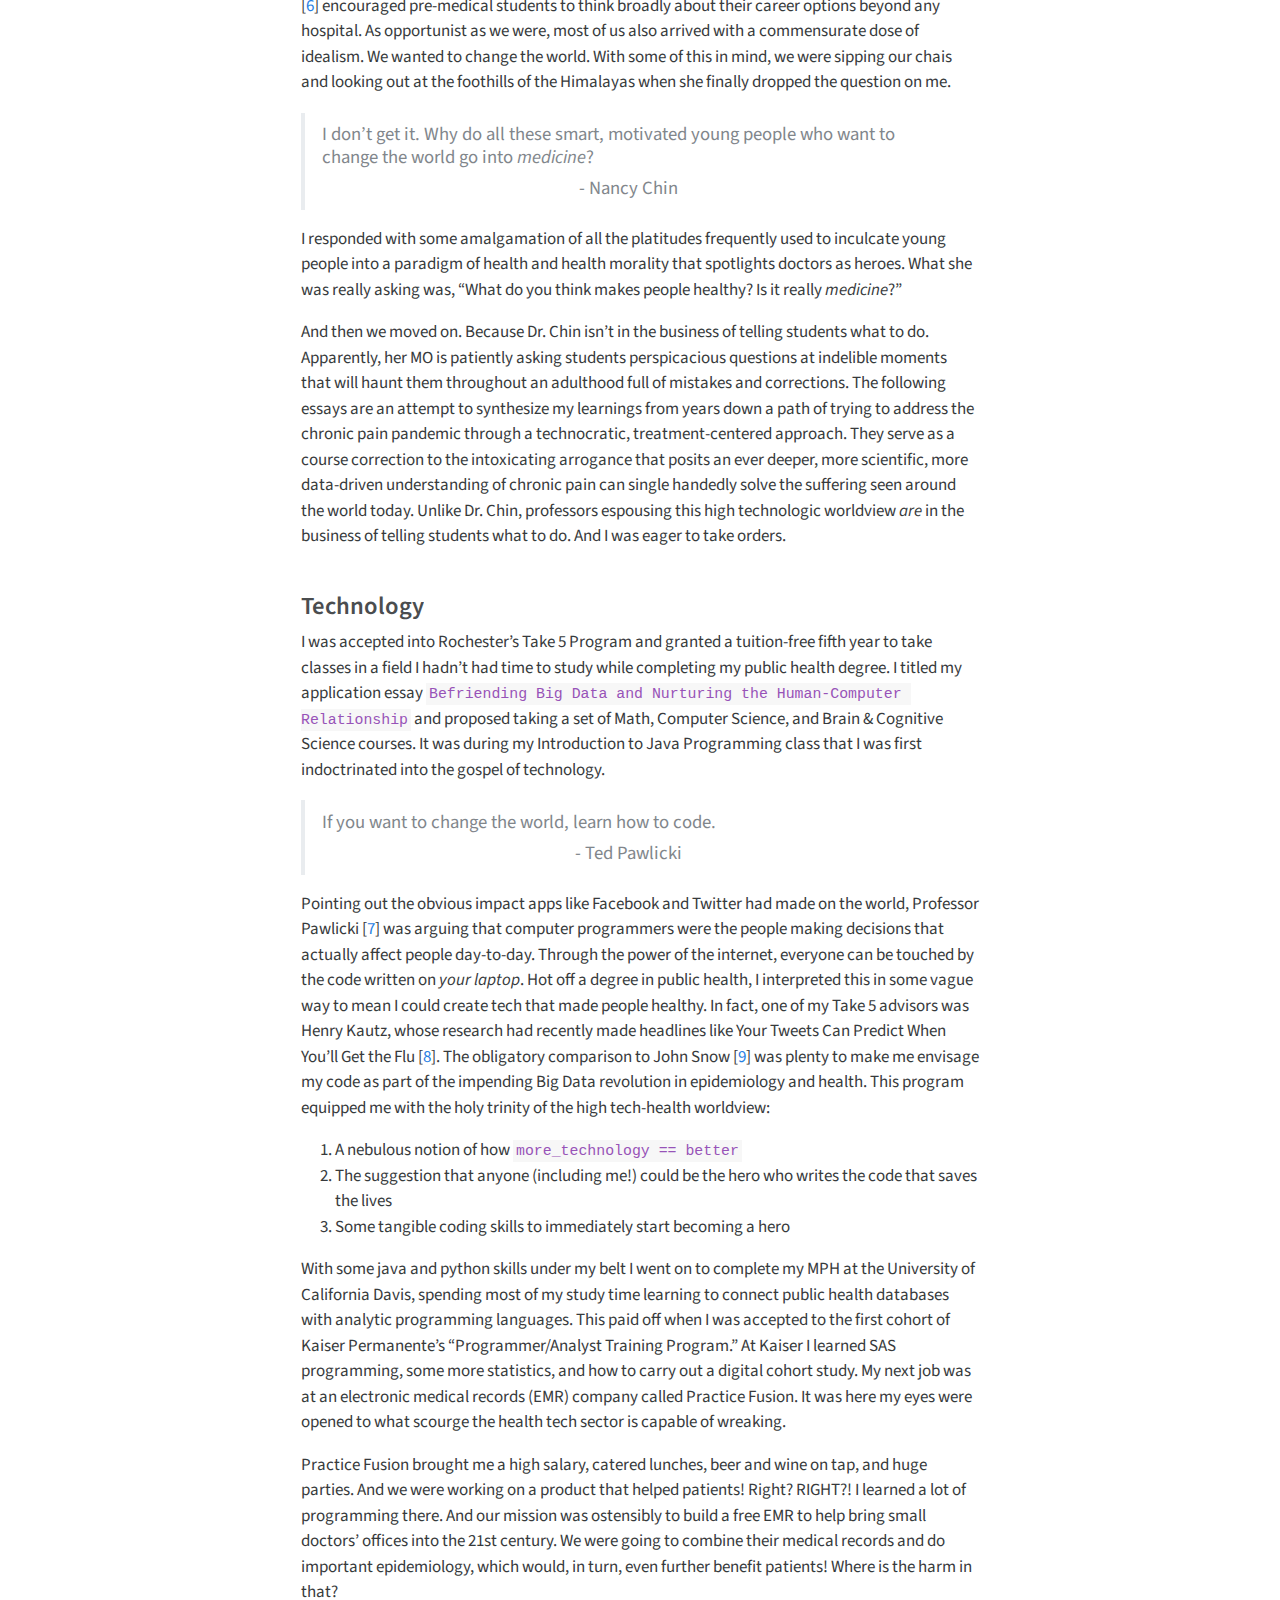
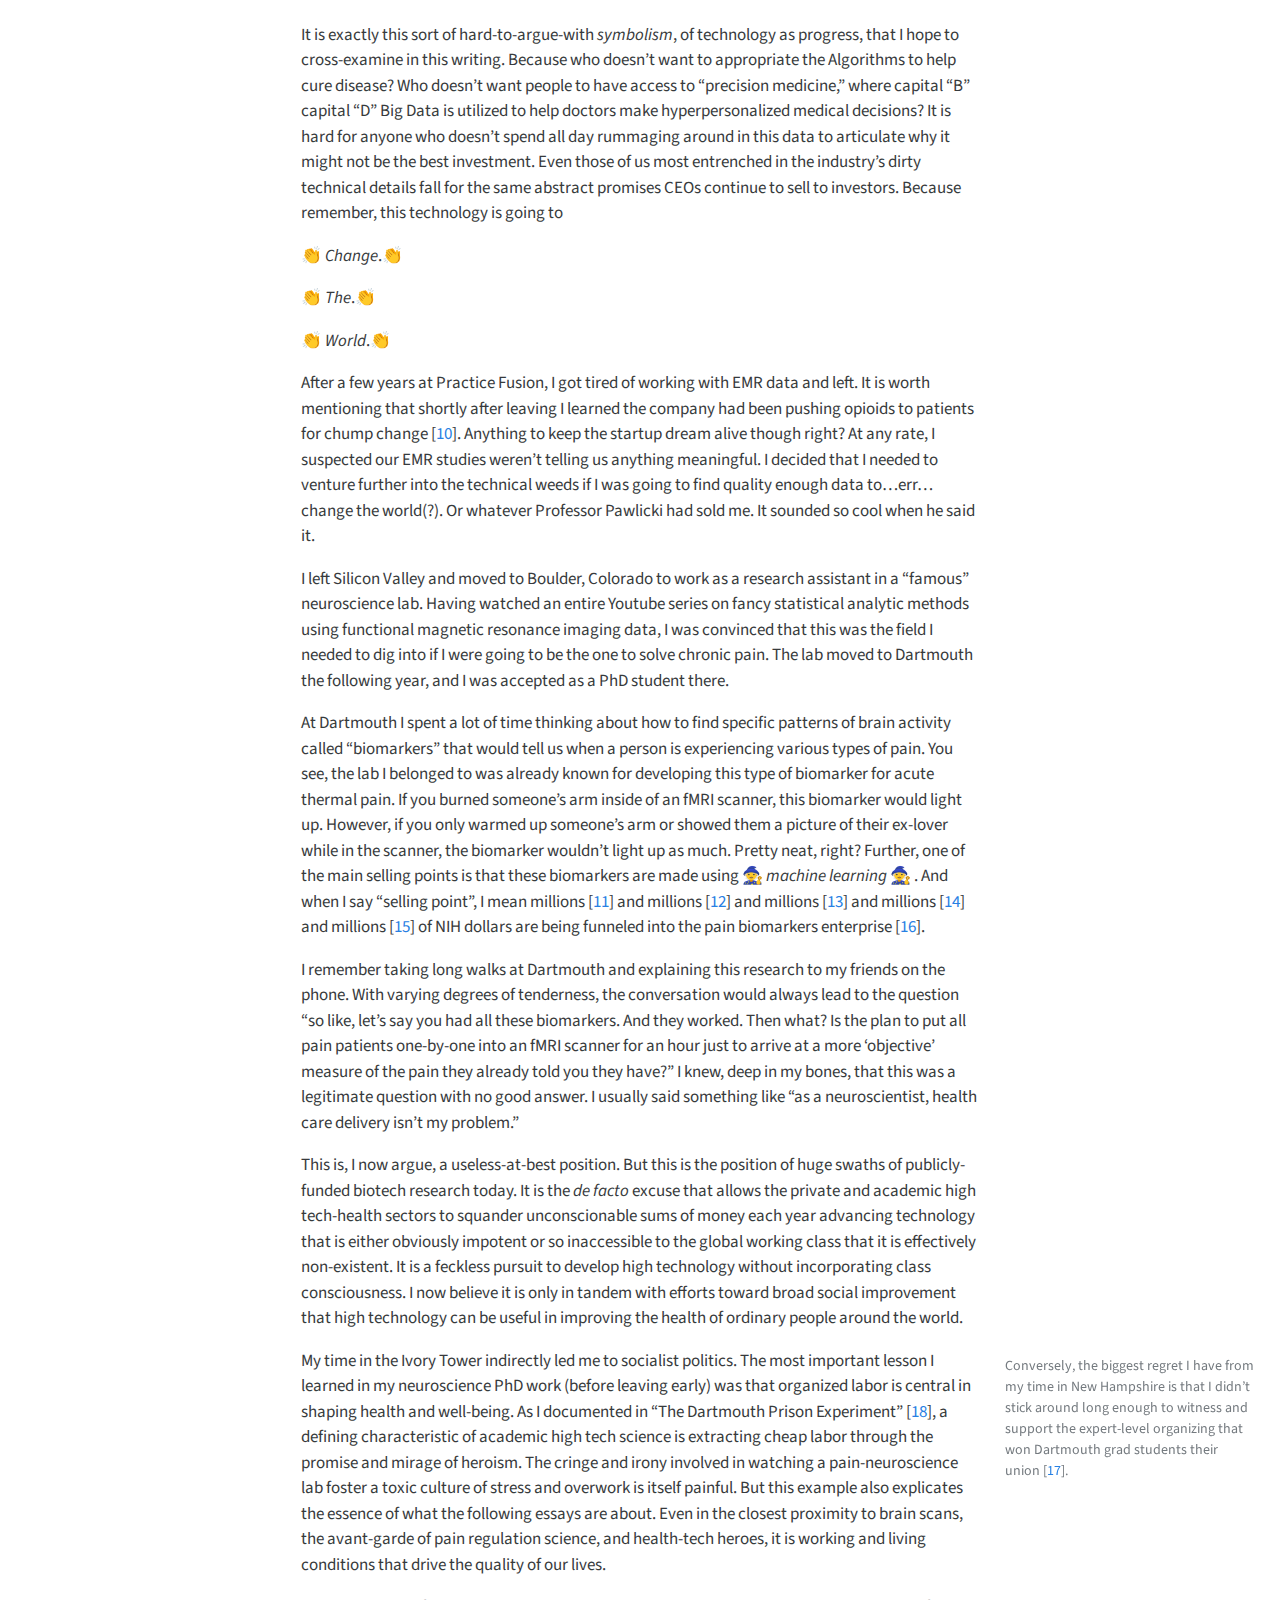
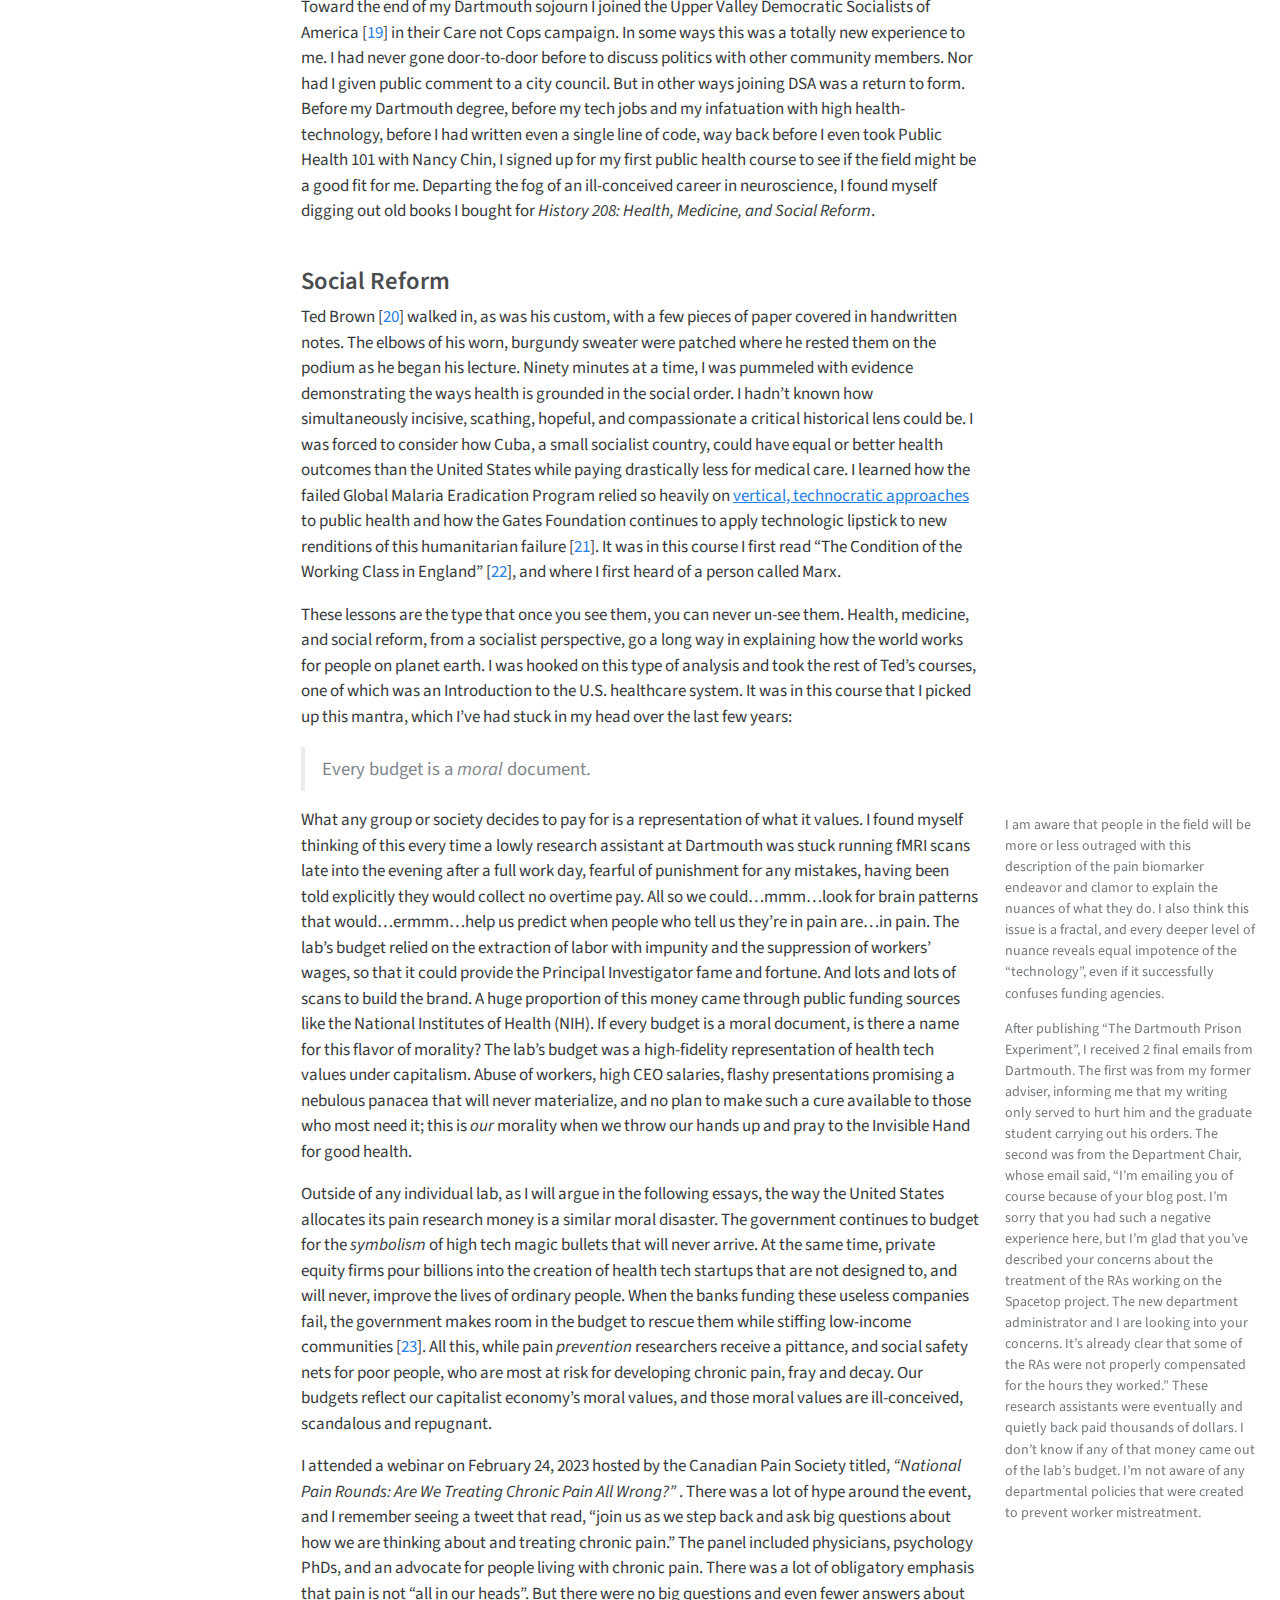
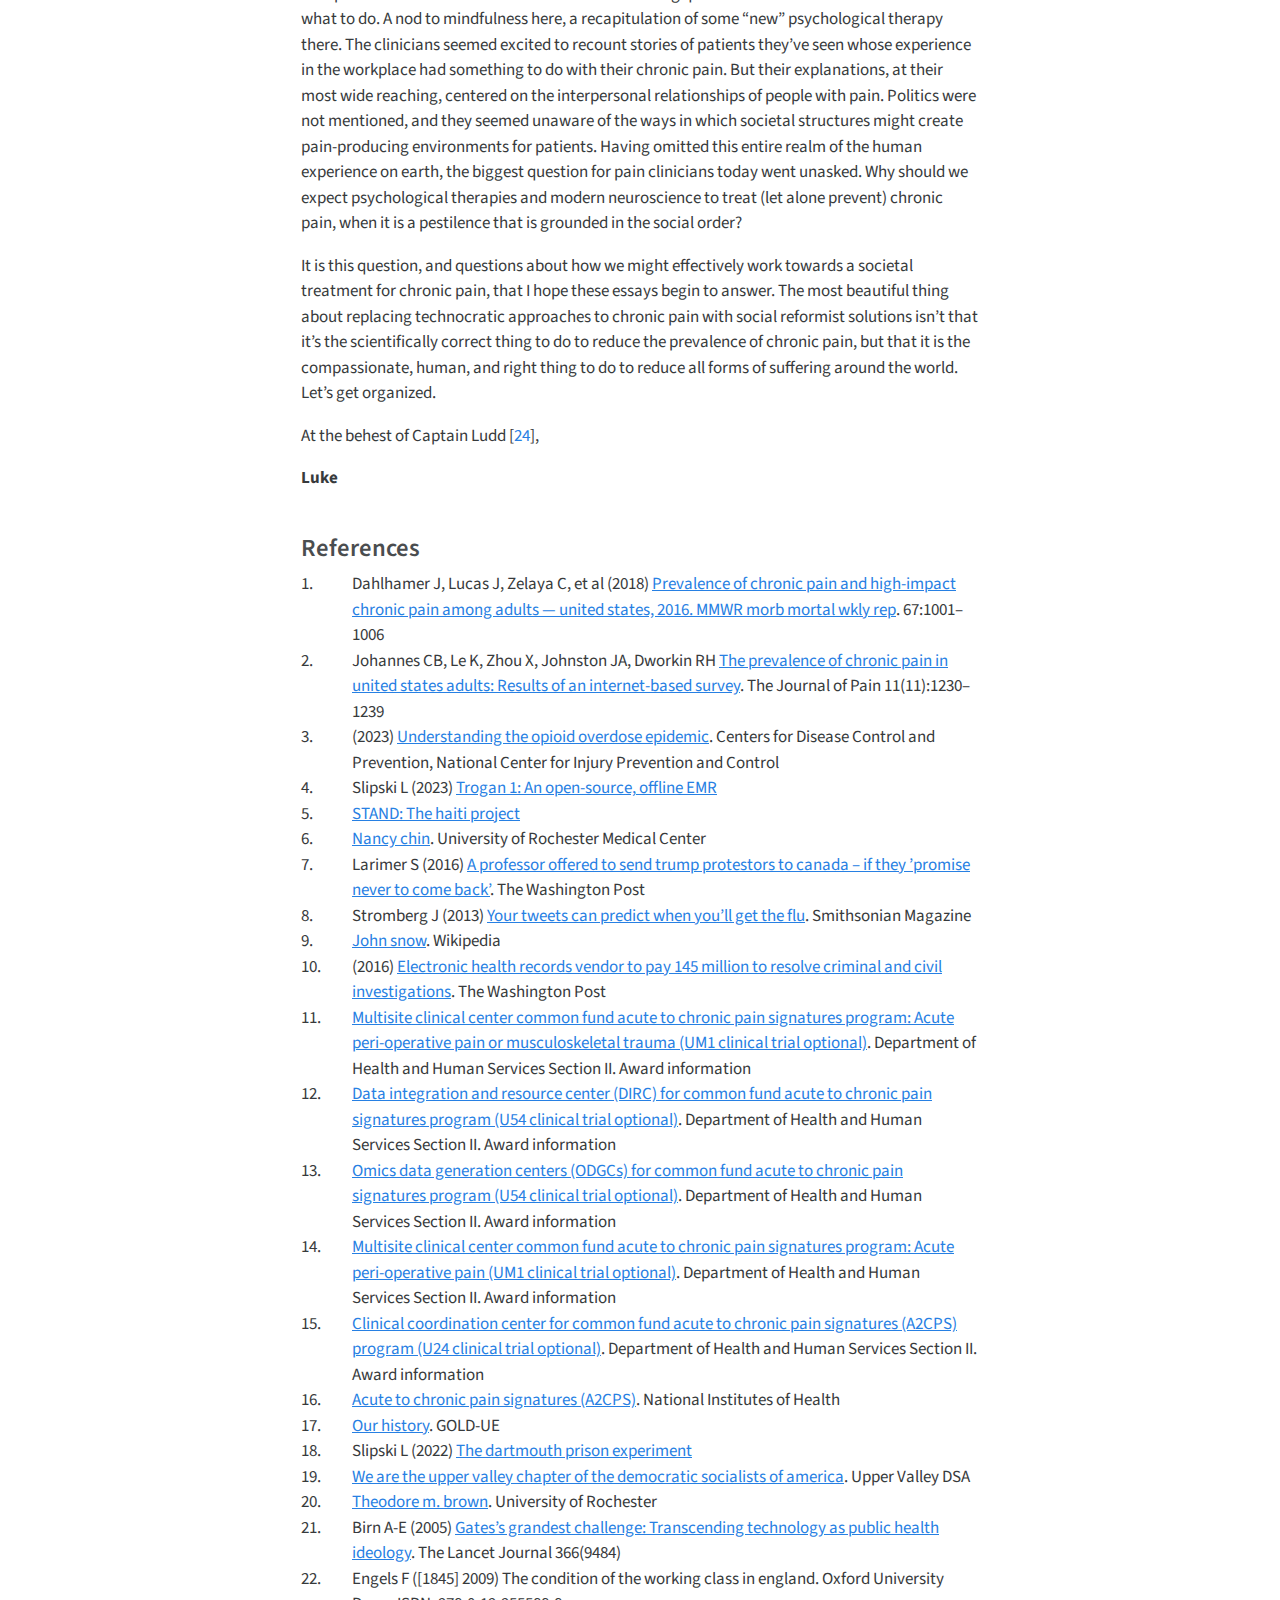
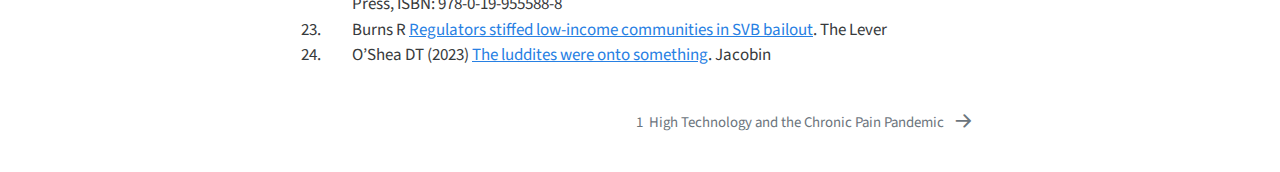
==== commit 8c05d7d8: "adding a word" ====
--- a/_book/index.html
+++ b/_book/index.html
@@ -7,7 +7,7 @@
 <meta name="viewport" content="width=device-width, initial-scale=1.0, user-scalable=yes">
 
 <meta name="author" content="Luke Slipski">
-<meta name="dcterms.date" content="2024-03-06">
+<meta name="dcterms.date" content="2024-03-07">
 
 <title>Chronic Pain and Social Reform</title>
 <style>
@@ -184,7 +184,7 @@
     <div>
     <div class="quarto-title-meta-heading">Published</div>
     <div class="quarto-title-meta-contents">
-      <p class="date">March 6, 2024</p>
+      <p class="date">March 7, 2024</p>
     </div>
   </div>
   
@@ -250,7 +250,7 @@
 <div class="page-columns page-full"><p>What any group or society decides to pay for is a representation of what it values. I found myself thinking of this every time a lowly research assistant at Dartmouth was stuck running fMRI scans late into the evening after a full work day, fearful of punishment for any mistakes, having been told explicitly they would collect no overtime pay. All so we could…mmm…look for brain patterns that would…ermmm…help us predict when people who tell us they’re in pain are…in pain.  The lab’s budget relied on the extraction of labor with impunity and the suppression of workers’ wages, so that it could provide the Principal Investigator fame and fortune.  And lots and lots of scans to build the brand. A huge proportion of this money came through public funding sources like the National Institutes of Health (NIH). If every budget is a moral document, is there a name for this flavor of morality? The lab’s budget was a high-fidelity representation of health tech values under capitalism. Abuse of workers, high CEO salaries, flashy presentations promising a nebulous panacea that will never materialize, and no plan to make such a cure available to those who most need it; this is <em>our</em> morality when we throw our hands up and pray to the Invisible Hand for good health.</p><div class="no-row-height column-margin column-container"><span class="">I am aware that people in the field will be more or less outraged with this description of the pain biomarker endeavor and clamor to explain the nuances of what they do. I also think this issue is a fractal, and every deeper level of nuance reveals equal impotence of the “technology”, even if it successfully confuses funding agencies.</span><span class="">After publishing “The Dartmouth Prison Experiment”, I received 2 final emails from Dartmouth. The first was from my former adviser, informing me that my writing only served to hurt him and the graduate student carrying out his orders. The second was from the Department Chair, whose email said, “I’m emailing you of course because of your blog post. I’m sorry that you had such a negative experience here, but I’m glad that you’ve described your concerns about the treatment of the RAs working on the Spacetop project. The new department administrator and I are looking into your concerns. It’s already clear that some of the RAs were not properly compensated for the hours they worked.” These research assistants were eventually and quietly back paid thousands of dollars. I don’t know if any of that money came out of the lab’s budget. I’m not aware of any departmental policies that were created to prevent worker mistreatment.</span></div></div>
 <p>Outside of any individual lab, as I will argue in the following essays, the way the United States allocates its pain research money is a similar moral disaster. The government continues to budget for the <em>symbolism</em> of high tech magic bullets that will never arrive. At the same time, private equity firms pour billions into the creation of health tech startups that are not designed to, and will never, improve the lives of ordinary people. When the banks funding these useless companies fail, the government makes room in the budget to rescue them while stiffing low-income communities <span class="citation" data-cites="svb-low-income">[<a href="#ref-svb-low-income" role="doc-biblioref">23</a>]</span>. All this, while pain <em>prevention</em> researchers receive a pittance, and social safety nets for poor people, who are most at risk for developing chronic pain, fray and decay. Our budgets reflect our capitalist economy’s moral values, and those moral values are ill-conceived, scandalous and repugnant.</p>
 <p>I attended a webinar on February 24, 2023 hosted by the Canadian Pain Society titled, <em>“National Pain Rounds: Are We Treating Chronic Pain All Wrong?”</em> . There was a lot of hype around the event, and I remember seeing a tweet that read, “join us as we step back and ask big questions about how we are thinking about and treating chronic pain.” The panel included physicians, psychology PhDs, and an advocate for people living with chronic pain. There was a lot of obligatory emphasis that pain is not “all in our heads”. But there were no big questions and even fewer answers about what to do. A nod to mindfulness here, a recapitulation of some “new” psychological therapy there. The clinicians seemed excited to recount stories of patients they’ve seen whose experience in the workplace had something to do with their chronic pain. But their explanations, at their most wide reaching, centered on the interpersonal relationships of people with pain. Politics were not mentioned, and they seemed unaware of the ways in which societal structures might create pain-producing environments for patients. Having omitted this entire realm of the human experience on earth, the biggest question for pain clinicians today went unasked. Why should we expect psychological therapies and modern neuroscience to treat (let alone prevent) chronic pain, when it is a pestilence that is grounded in the social order?</p>
-<p>It is this question, and questions about how we might effectively work towards a societal treatment for chronic pain, that I hope these essays begin to answer. The most beautiful thing about replacing technocratic approaches to chronic pain with social reformist solutions isn’t that it’s the correct thing to do to reduce the prevalence of chronic pain, but that it is the compassionate, human, and right thing to do to reduce all forms of suffering around the world. Let’s get organized.</p>
+<p>It is this question, and questions about how we might effectively work towards a societal treatment for chronic pain, that I hope these essays begin to answer. The most beautiful thing about replacing technocratic approaches to chronic pain with social reformist solutions isn’t that it’s the scientifically correct thing to do to reduce the prevalence of chronic pain, but that it is the compassionate, human, and right thing to do to reduce all forms of suffering around the world. Let’s get organized.</p>
 <p>At the behest of Captain Ludd <span class="citation" data-cites="captain-ludd">[<a href="#ref-captain-ludd" role="doc-biblioref">24</a>]</span>,</p>
 <p><strong>Luke</strong></p>
 </section>
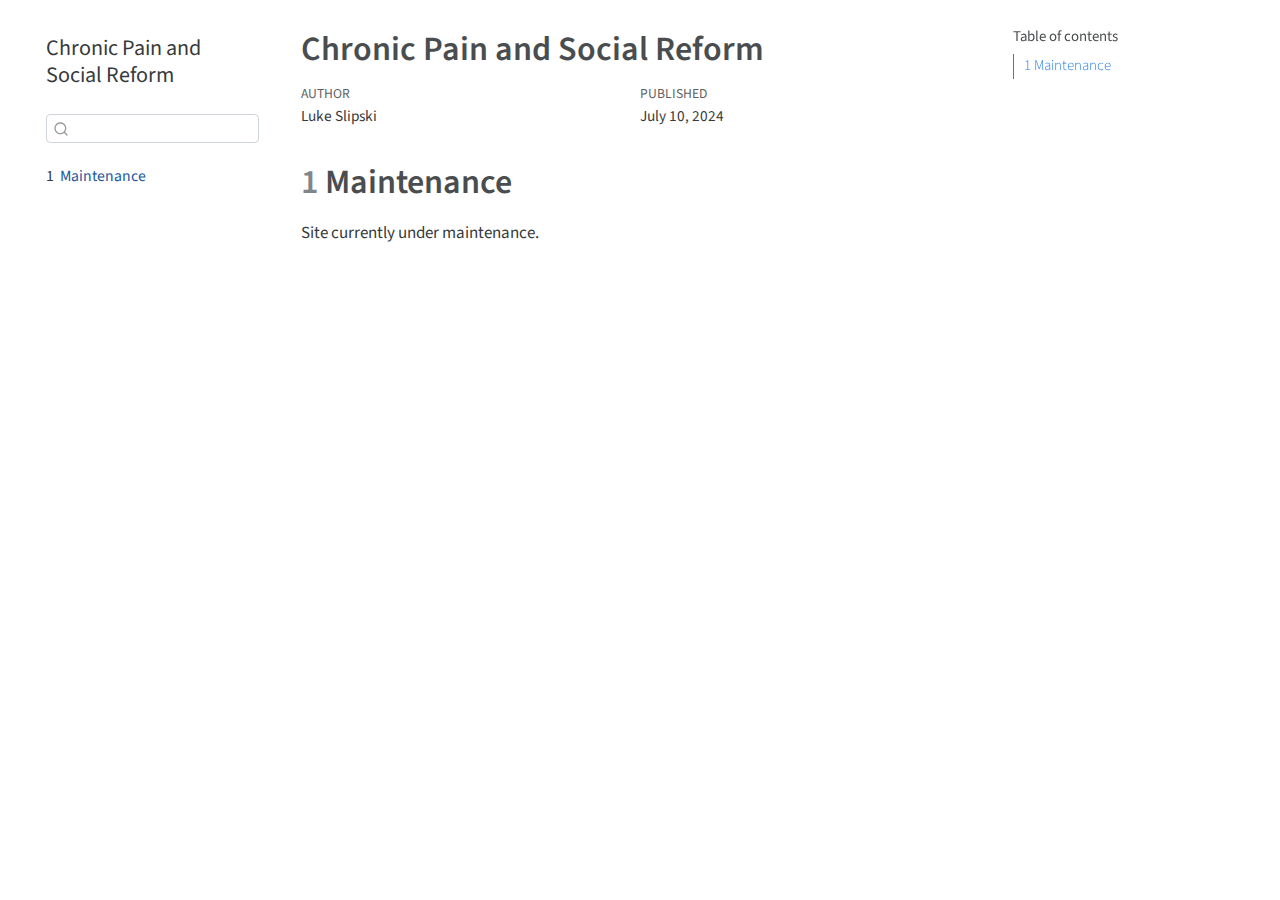
==== commit 9ab0649b: "maintenance page removal" ====
--- a/_book/index.html
+++ b/_book/index.html
@@ -7,7 +7,7 @@
 <meta name="viewport" content="width=device-width, initial-scale=1.0, user-scalable=yes">
 
 <meta name="author" content="Luke Slipski">
-<meta name="dcterms.date" content="2024-03-07">
+<meta name="dcterms.date" content="2024-07-10">
 
 <title>Chronic Pain and Social Reform</title>
 <style>
@@ -22,26 +22,7 @@
   margin: 0 0.8em 0.2em -1em; /* quarto-specific, see https://github.com/quarto-dev/quarto-cli/issues/4556 */ 
   vertical-align: middle;
 }
-/* CSS for citations */
-div.csl-bib-body { }
-div.csl-entry {
-  clear: both;
-}
-.hanging-indent div.csl-entry {
-  margin-left:2em;
-  text-indent:-2em;
-}
-div.csl-left-margin {
-  min-width:2em;
-  float:left;
-}
-div.csl-right-inline {
-  margin-left:2em;
-  padding-left:1em;
-}
-div.csl-indent {
-  margin-left: 2em;
-}</style>
+</style>
 
 
 <script src="site_libs/quarto-nav/quarto-nav.js"></script>
@@ -51,18 +32,15 @@
 <script src="site_libs/quarto-search/fuse.min.js"></script>
 <script src="site_libs/quarto-search/quarto-search.js"></script>
 <meta name="quarto:offset" content="./">
-<link href="./tech_and_chronic_pain.html" rel="next">
 <script src="site_libs/quarto-html/quarto.js"></script>
 <script src="site_libs/quarto-html/popper.min.js"></script>
 <script src="site_libs/quarto-html/tippy.umd.min.js"></script>
 <script src="site_libs/quarto-html/anchor.min.js"></script>
 <link href="site_libs/quarto-html/tippy.css" rel="stylesheet">
-<link href="site_libs/quarto-html/quarto-syntax-highlighting.css" rel="stylesheet" class="quarto-color-scheme" id="quarto-text-highlighting-styles">
-<link href="site_libs/quarto-html/quarto-syntax-highlighting-dark.css" rel="prefetch" class="quarto-color-scheme quarto-color-alternate" id="quarto-text-highlighting-styles">
+<link href="site_libs/quarto-html/quarto-syntax-highlighting.css" rel="stylesheet" id="quarto-text-highlighting-styles">
 <script src="site_libs/bootstrap/bootstrap.min.js"></script>
 <link href="site_libs/bootstrap/bootstrap-icons.css" rel="stylesheet">
-<link href="site_libs/bootstrap/bootstrap.min.css" rel="stylesheet" class="quarto-color-scheme" id="quarto-bootstrap" data-mode="light">
-<link href="site_libs/bootstrap/bootstrap-dark.min.css" rel="prefetch" class="quarto-color-scheme quarto-color-alternate" id="quarto-bootstrap" data-mode="dark">
+<link href="site_libs/bootstrap/bootstrap.min.css" rel="stylesheet" id="quarto-bootstrap" data-mode="light">
 <script id="quarto-search-options" type="application/json">{
   "location": "sidebar",
   "copy-button": false,
@@ -86,7 +64,7 @@
 
 </head>
 
-<body class="nav-sidebar floating slimcontent">
+<body class="nav-sidebar floating">
 
 <div id="quarto-search-results"></div>
   <header id="quarto-header" class="headroom fixed-top">
@@ -95,7 +73,7 @@
       <button type="button" class="quarto-btn-toggle btn" data-bs-toggle="collapse" data-bs-target="#quarto-sidebar,#quarto-sidebar-glass" aria-controls="quarto-sidebar" aria-expanded="false" aria-label="Toggle sidebar navigation" onclick="if (window.quartoToggleHeadroom) { window.quartoToggleHeadroom(); }">
         <i class="bi bi-layout-text-sidebar-reverse"></i>
       </button>
-      <nav class="quarto-page-breadcrumbs" aria-label="breadcrumb"><ol class="breadcrumb"><li class="breadcrumb-item"><a href="./index.html">Preface</a></li></ol></nav>
+      <nav class="quarto-page-breadcrumbs" aria-label="breadcrumb"><ol class="breadcrumb"><li class="breadcrumb-item"><a href="./index.html"><span class="chapter-number">1</span>&nbsp; <span class="chapter-title">Maintenance</span></a></li></ol></nav>
       <a class="flex-grow-1" role="button" data-bs-toggle="collapse" data-bs-target="#quarto-sidebar,#quarto-sidebar-glass" aria-controls="quarto-sidebar" aria-expanded="false" aria-label="Toggle sidebar navigation" onclick="if (window.quartoToggleHeadroom) { window.quartoToggleHeadroom(); }">      
       </a>
       <button type="button" class="btn quarto-search-button" aria-label="Search" onclick="window.quartoOpenSearch();">
@@ -111,10 +89,6 @@
     <div class="pt-lg-2 mt-2 text-left sidebar-header">
     <div class="sidebar-title mb-0 py-0">
       <a href="./">Chronic Pain and Social Reform</a> 
-        <div class="sidebar-tools-main">
-    <a href="./Chronic-Pain-and-Social-Reform.pdf" title="Download PDF" class="quarto-navigation-tool px-1" aria-label="Download PDF"><i class="bi bi-file-pdf"></i></a>
-  <a href="" class="quarto-color-scheme-toggle quarto-navigation-tool  px-1" onclick="window.quartoToggleColorScheme(); return false;" title="Toggle dark mode"><i class="bi"></i></a>
-</div>
     </div>
       </div>
         <div class="mt-2 flex-shrink-0 align-items-center">
@@ -127,19 +101,7 @@
         <li class="sidebar-item">
   <div class="sidebar-item-container"> 
   <a href="./index.html" class="sidebar-item-text sidebar-link active">
- <span class="menu-text">Preface</span></a>
-  </div>
-</li>
-        <li class="sidebar-item">
-  <div class="sidebar-item-container"> 
-  <a href="./tech_and_chronic_pain.html" class="sidebar-item-text sidebar-link">
- <span class="menu-text"><span class="chapter-number">1</span>&nbsp; <span class="chapter-title">High Technology and the Chronic Pain Pandemic</span></span></a>
-  </div>
-</li>
-        <li class="sidebar-item">
-  <div class="sidebar-item-container"> 
-  <a href="./neuroscience_and_chronic_pain.html" class="sidebar-item-text sidebar-link">
- <span class="menu-text"><span class="chapter-number">2</span>&nbsp; <span class="chapter-title">Neuroscience and Chronic Pain</span></span></a>
+ <span class="menu-text"><span class="chapter-number">1</span>&nbsp; <span class="chapter-title">Maintenance</span></span></a>
   </div>
 </li>
     </ul>
@@ -152,18 +114,12 @@
     <h2 id="toc-title">Table of contents</h2>
    
   <ul>
-  <li><a href="#preface" id="toc-preface" class="nav-link active" data-scroll-target="#preface">Preface</a>
-  <ul class="collapse">
-  <li><a href="#public-health" id="toc-public-health" class="nav-link" data-scroll-target="#public-health">Public Health</a></li>
-  <li><a href="#technology" id="toc-technology" class="nav-link" data-scroll-target="#technology">Technology</a></li>
-  <li><a href="#social-reform" id="toc-social-reform" class="nav-link" data-scroll-target="#social-reform">Social Reform</a></li>
-  <li><a href="#references" id="toc-references" class="nav-link" data-scroll-target="#references">References</a></li>
-  </ul></li>
+  <li><a href="#maintenance" id="toc-maintenance" class="nav-link active" data-scroll-target="#maintenance"><span class="header-section-number">1</span> Maintenance</a></li>
   </ul>
 </nav>
     </div>
 <!-- main -->
-<main class="content page-columns page-full" id="quarto-document-content">
+<main class="content" id="quarto-document-content">
 
 <header id="title-block-header" class="quarto-title-block default">
 <div class="quarto-title">
@@ -184,7 +140,7 @@
     <div>
     <div class="quarto-title-meta-heading">Published</div>
     <div class="quarto-title-meta-contents">
-      <p class="date">March 7, 2024</p>
+      <p class="date">July 10, 2024</p>
     </div>
   </div>
   
@@ -194,145 +150,11 @@
 
 </header>
 
-<section id="preface" class="level1 unnumbered page-columns page-full">
-<h1 class="unnumbered">Preface</h1>
-<p>This series of essays is about chronic pain and the methods we employ to address it. I believe the best tools for preventing and treating pain pathologies already exist. However these tools, which I collectively refer to as “social reform”, are not easy or straightforward to wield. Social reform’s targets are not always precisely defined. And most importantly, social reform works in opposition to the billionaire class, their profits, and the conditions they insist on for workers around the world.</p>
-<p>Biologists will argue that chronic pain is a pathology of sodium channel abnormalities. Most clinicians will argue that it is a pathology of aberrant neuromuscular or musculoskeletal physiology. Neuroscientists will argue that it is a pathology of complex changes of information processing in the central nervous system. But these scientific conceptions are all myopic half-truths.</p>
-<p>Chronic pain is a pathology of society. The simple epidemiological finding that ought to stop pain researchers in their tracks is the fact that chronic pain is more common among the poor <span class="citation" data-cites="cdc-pain-prev pain-prev-us">[<a href="#ref-cdc-pain-prev" role="doc-biblioref">1</a>, <a href="#ref-pain-prev-us" role="doc-biblioref">2</a>]</span>. This grounding of pain in the social order is something an individual-level approach to pain can never address. Treating a person’s chronic pain, only to release them back into a pain-producing, nocigenic environment, is stopgap medicine. It is a temporary relief that does nothing to address the cause of pain at its origin. To treat the cause instead of the symptom will require social reform. But again, social reform is arduous, political, and defies the capitalist class.</p>
-<p>Instead, we have turned to the will-o’-the-wisp of technological solutions. Leading ourselves on, we chase the conceit of a high tech quick fix that is far more nebulous than the goals of social reform. Such a hope is incoherent in light of the societal causes of chronic pain, but its glow through the fog keeps us wandering down a fruitless path. On the journey, we first turned to the high technology of Big Pharma, which brought us the decades-long opioid epidemic <span class="citation" data-cites="cdc_opioid_epidemic">[<a href="#ref-cdc_opioid_epidemic" role="doc-biblioref">3</a>]</span>. In the wake of this spectacular failure have come various treatment strategies rooted primarily in digital technology. These efforts are doomed to fail as well. Technological innovation for the treatment of chronic pain will only be successful insofar as it amplifies and interfaces with broad social reform efforts. It is this difficult truth that I explore in the following essays.</p>
-<p>I will point out now that I am not categorically opposed to new technology. But the writing has been on the exposed brick walls of Silicon Valley health tech offices for a long time. The Invisible Hand of the market can only offer a haphazard and uncaring approach to technological advancement, and it produces, by and large, expensive garbage.</p>
-<p>I first came to understand the societal origins of chronic pain through my work <span class="citation" data-cites="luke-stand">[<a href="#ref-luke-stand" role="doc-biblioref">4</a>]</span> with STAND: The Haiti Project <span class="citation" data-cites="stand">[<a href="#ref-stand" role="doc-biblioref">5</a>]</span>. My efforts to document and understand the rampant reports of pain experienced by our patients in rural Haiti have spanned my schooling and professional life. After my formal education in public health, I launched headlong down the high tech-health rabbit hole, building a career that straddled the tech worlds of both industry and academia. When the disillusionment of high technology set in, I found myself back where I started: considering the condition of the working class. It is through the lenses of public health, technology, and socialism, that I explore the interrelationship of chronic pain and social reform.</p>
-<section id="public-health" class="level3">
-<h3 class="anchored" data-anchor-id="public-health">Public Health</h3>
-<p>I got to know the Public Health 101 professor while working on a smoking prevention project with her in India. I had been pre-pre-med since the 6th grade, and in my sophomore year of undergrad I chose the University of Rochester’s “Health, Behavior, and Society” major primarily because I thought it would look good on a medical school application. And I wasn’t the only one with this idea. The major was teeming with neurotic and preening pre-meds all angling for a spot in the best medical schools so that they could better angle for a spot in the best residencies.</p>
-<p>“Notorious” is too strong a word, but it was known among the public health majors that Dr.&nbsp;Chin <span class="citation" data-cites="nancy-chin">[<a href="#ref-nancy-chin" role="doc-biblioref">6</a>]</span> encouraged pre-medical students to think broadly about their career options beyond any hospital. As opportunist as we were, most of us also arrived with a commensurate dose of idealism. We wanted to change the world. With some of this in mind, we were sipping our chais and looking out at the foothills of the Himalayas when she finally dropped the question on me.</p>
-<blockquote class="blockquote">
-<h5 id="i-dont-get-it.-why-do-all-these-smart-motivated-young-people-who-want-to-change-the-world-go-into-medicine" class="anchored">I don’t get it. Why do all these smart, motivated young people who want to change the world go into <em>medicine</em>?</h5>
-<h5 id="nancy-chin" class="quote-attribution anchored">- Nancy Chin</h5>
-</blockquote>
-<p>I responded with some amalgamation of all the platitudes frequently used to inculcate young people into a paradigm of health and health morality that spotlights doctors as heroes. What she was really asking was, “What do you think makes people healthy? Is it really <em>medicine</em>?”</p>
-<p>And then we moved on. Because Dr.&nbsp;Chin isn’t in the business of telling students what to do. Apparently, her MO is patiently asking students perspicacious questions at indelible moments that will haunt them throughout an adulthood full of mistakes and corrections. The following essays are an attempt to synthesize my learnings from years down a path of trying to address the chronic pain pandemic through a technocratic, treatment-centered approach. They serve as a course correction to the intoxicating arrogance that posits an ever deeper, more scientific, more data-driven understanding of chronic pain can single handedly solve the suffering seen around the world today. Unlike Dr.&nbsp;Chin, professors espousing this high technologic worldview <em>are</em> in the business of telling students what to do. And I was eager to take orders.</p>
-</section>
-<section id="technology" class="level3 page-columns page-full">
-<h3 class="anchored" data-anchor-id="technology">Technology</h3>
-<p>I was accepted into Rochester’s Take 5 Program and granted a tuition-free fifth year to take classes in a field I hadn’t had time to study while completing my public health degree. I titled my application essay <code>Befriending Big Data and Nurturing the Human-Computer Relationship</code> and proposed taking a set of Math, Computer Science, and Brain &amp; Cognitive Science courses. It was during my Introduction to Java Programming class that I was first indoctrinated into the gospel of technology.</p>
-<blockquote class="blockquote">
-<h5 id="if-you-want-to-change-the-world-learn-how-to-code." class="anchored">If you want to change the world, learn how to code.</h5>
-<h5 id="ted-pawlicki" class="quote-attribution anchored">- Ted Pawlicki</h5>
-</blockquote>
-<p>Pointing out the obvious impact apps like Facebook and Twitter had made on the world, Professor Pawlicki <span class="citation" data-cites="ted-pawlicki">[<a href="#ref-ted-pawlicki" role="doc-biblioref">7</a>]</span> was arguing that computer programmers were the people making decisions that actually affect people day-to-day. Through the power of the internet, everyone can be touched by the code written on <em>your laptop</em>. Hot off a degree in public health, I interpreted this in some vague way to mean I could create tech that made people healthy. In fact, one of my Take 5 advisors was Henry Kautz, whose research had recently made headlines like Your Tweets Can Predict When You’ll Get the Flu <span class="citation" data-cites="tweet-flu">[<a href="#ref-tweet-flu" role="doc-biblioref">8</a>]</span>. The obligatory comparison to John Snow <span class="citation" data-cites="johnsnow">[<a href="#ref-johnsnow" role="doc-biblioref">9</a>]</span> was plenty to make me envisage my code as part of the impending Big Data revolution in epidemiology and health. This program equipped me with the holy trinity of the high tech-health worldview:</p>
-<ol type="1">
-<li>A nebulous notion of how <code>more_technology == better</code></li>
-<li>The suggestion that anyone (including me!) could be the hero who writes the code that saves the lives</li>
-<li>Some tangible coding skills to immediately start becoming a hero</li>
-</ol>
-<p>With some java and python skills under my belt I went on to complete my MPH at the University of California Davis, spending most of my study time learning to connect public health databases with analytic programming languages. This paid off when I was accepted to the first cohort of Kaiser Permanente’s “Programmer/Analyst Training Program.” At Kaiser I learned SAS programming, some more statistics, and how to carry out a digital cohort study. My next job was at an electronic medical records (EMR) company called Practice Fusion. It was here my eyes were opened to what scourge the health tech sector is capable of wreaking.</p>
-<p>Practice Fusion brought me a high salary, catered lunches, beer and wine on tap, and huge parties. And we were working on a product that helped patients! Right? RIGHT?! I learned a lot of programming there. And our mission was ostensibly to build a free EMR to help bring small doctors’ offices into the 21st century. We were going to combine their medical records and do important epidemiology, which would, in turn, even further benefit patients! Where is the harm in that?</p>
-<p>It is exactly this sort of hard-to-argue-with <em>symbolism</em>, of technology as progress, that I hope to cross-examine in this writing. Because who doesn’t want to appropriate the Algorithms to help cure disease? Who doesn’t want people to have access to “precision medicine,” where capital “B” capital “D” Big Data is utilized to help doctors make hyperpersonalized medical decisions? It is hard for anyone who doesn’t spend all day rummaging around in this data to articulate why it might not be the best investment. Even those of us most entrenched in the industry’s dirty technical details fall for the same abstract promises CEOs continue to sell to investors. Because remember, this technology is going to</p>
-<p>👏 <em>Change</em>.👏</p>
-<p>👏 <em>The</em>.👏</p>
-<p>👏 <em>World</em>.👏</p>
-<p>After a few years at Practice Fusion, I got tired of working with EMR data and left. It is worth mentioning that shortly after leaving I learned the company had been pushing opioids to patients for chump change <span class="citation" data-cites="pf-opioids">[<a href="#ref-pf-opioids" role="doc-biblioref">10</a>]</span>. Anything to keep the startup dream alive though right? At any rate, I suspected our EMR studies weren’t telling us anything meaningful. I decided that I needed to venture further into the technical weeds if I was going to find quality enough data to…err…change the world(?). Or whatever Professor Pawlicki had sold me. It sounded so cool when he said it.</p>
-<p>I left Silicon Valley and moved to Boulder, Colorado to work as a research assistant in a “famous” neuroscience lab. Having watched an entire Youtube series on fancy statistical analytic methods using functional magnetic resonance imaging data, I was convinced that this was the field I needed to dig into if I were going to be the one to solve chronic pain. The lab moved to Dartmouth the following year, and I was accepted as a PhD student there.</p>
-<p>At Dartmouth I spent a lot of time thinking about how to find specific patterns of brain activity called “biomarkers” that would tell us when a person is experiencing various types of pain. You see, the lab I belonged to was already known for developing this type of biomarker for acute thermal pain. If you burned someone’s arm inside of an fMRI scanner, this biomarker would light up. However, if you only warmed up someone’s arm or showed them a picture of their ex-lover while in the scanner, the biomarker wouldn’t light up as much. Pretty neat, right? Further, one of the main selling points is that these biomarkers are made using 🧙 <em>machine learning</em> 🧙 . And when I say “selling point”, I mean millions <span class="citation" data-cites="a2cps1">[<a href="#ref-a2cps1" role="doc-biblioref">11</a>]</span> and millions <span class="citation" data-cites="a2cps2">[<a href="#ref-a2cps2" role="doc-biblioref">12</a>]</span> and millions <span class="citation" data-cites="a2cps3">[<a href="#ref-a2cps3" role="doc-biblioref">13</a>]</span> and millions <span class="citation" data-cites="a2cps4">[<a href="#ref-a2cps4" role="doc-biblioref">14</a>]</span> and millions <span class="citation" data-cites="a2cps5">[<a href="#ref-a2cps5" role="doc-biblioref">15</a>]</span> of NIH dollars are being funneled into the pain biomarkers enterprise <span class="citation" data-cites="a2cps">[<a href="#ref-a2cps" role="doc-biblioref">16</a>]</span>.</p>
-<p>I remember taking long walks at Dartmouth and explaining this research to my friends on the phone. With varying degrees of tenderness, the conversation would always lead to the question “so like, let’s say you had all these biomarkers. And they worked. Then what? Is the plan to put all pain patients one-by-one into an fMRI scanner for an hour just to arrive at a more ‘objective’ measure of the pain they already told you they have?” I knew, deep in my bones, that this was a legitimate question with no good answer. I usually said something like “as a neuroscientist, health care delivery isn’t my problem.”</p>
-<p>This is, I now argue, a useless-at-best position. But this is the position of huge swaths of publicly-funded biotech research today. It is the <em>de facto</em> excuse that allows the private and academic high tech-health sectors to squander unconscionable sums of money each year advancing technology that is either obviously impotent or so inaccessible to the global working class that it is effectively non-existent. It is a feckless pursuit to develop high technology without incorporating class consciousness. I now believe it is only in tandem with efforts toward broad social improvement that high technology can be useful in improving the health of ordinary people around the world.</p>
-<div class="page-columns page-full"><p>My time in the Ivory Tower indirectly led me to socialist politics. The most important lesson I learned in my neuroscience PhD work (before leaving early) was that organized labor is central in shaping health and well-being.  As I documented in “The Dartmouth Prison Experiment” <span class="citation" data-cites="dartmouth-prison">[<a href="#ref-dartmouth-prison" role="doc-biblioref">18</a>]</span>, a defining characteristic of academic high tech science is extracting cheap labor through the promise and mirage of heroism. The cringe and irony involved in watching a pain-neuroscience lab foster a toxic culture of stress and overwork is itself painful. But this example also explicates the essence of what the following essays are about. Even in the closest proximity to brain scans, the avant-garde of pain regulation science, and health-tech heroes, it is working and living conditions that drive the quality of our lives.</p><div class="no-row-height column-margin column-container"><span class="">Conversely, the biggest regret I have from my time in New Hampshire is that I didn’t stick around long enough to witness and support the expert-level organizing that won Dartmouth grad students their union <span class="citation" data-cites="gold-ue">[<a href="#ref-gold-ue" role="doc-biblioref">17</a>]</span>.</span></div></div>
-<p>Toward the end of my Dartmouth sojourn I joined the Upper Valley Democratic Socialists of America <span class="citation" data-cites="uvdsa">[<a href="#ref-uvdsa" role="doc-biblioref">19</a>]</span> in their Care not Cops campaign. In some ways this was a totally new experience to me. I had never gone door-to-door before to discuss politics with other community members. Nor had I given public comment to a city council. But in other ways joining DSA was a return to form. Before my Dartmouth degree, before my tech jobs and my infatuation with high health-technology, before I had written even a single line of code, way back before I even took Public Health 101 with Nancy Chin, I signed up for my first public health course to see if the field might be a good fit for me. Departing the fog of an ill-conceived career in neuroscience, I found myself digging out old books I bought for <em>History 208: Health, Medicine, and Social Reform</em>.</p>
-</section>
-<section id="social-reform" class="level3 page-columns page-full">
-<h3 class="anchored" data-anchor-id="social-reform">Social Reform</h3>
-<p>Ted Brown <span class="citation" data-cites="ted-brown">[<a href="#ref-ted-brown" role="doc-biblioref">20</a>]</span> walked in, as was his custom, with a few pieces of paper covered in handwritten notes. The elbows of his worn, burgundy sweater were patched where he rested them on the podium as he began his lecture. Ninety minutes at a time, I was pummeled with evidence demonstrating the ways health is grounded in the social order. I hadn’t known how simultaneously incisive, scathing, hopeful, and compassionate a critical historical lens could be. I was forced to consider how Cuba, a small socialist country, could have equal or better health outcomes than the United States while paying drastically less for medical care. I learned how the failed Global Malaria Eradication Program relied so heavily on <a href="@sec-malaria">vertical, technocratic approaches</a> to public health and how the Gates Foundation continues to apply technologic lipstick to new renditions of this humanitarian failure <span class="citation" data-cites="gates-grandest">[<a href="#ref-gates-grandest" role="doc-biblioref">21</a>]</span>. It was in this course I first read “The Condition of the Working Class in England” <span class="citation" data-cites="engels">[<a href="#ref-engels" role="doc-biblioref">22</a>]</span>, and where I first heard of a person called Marx.</p>
-<p>These lessons are the type that once you see them, you can never un-see them. Health, medicine, and social reform, from a socialist perspective, go a long way in explaining how the world works for people on planet earth. I was hooked on this type of analysis and took the rest of Ted’s courses, one of which was an Introduction to the U.S. healthcare system. It was in this course that I picked up this mantra, which I’ve had stuck in my head over the last few years:</p>
-<blockquote class="blockquote">
-<h5 id="every-budget-is-a-moral-document." class="anchored">Every budget is a <em>moral</em> document.</h5>
-</blockquote>
-<div class="page-columns page-full"><p>What any group or society decides to pay for is a representation of what it values. I found myself thinking of this every time a lowly research assistant at Dartmouth was stuck running fMRI scans late into the evening after a full work day, fearful of punishment for any mistakes, having been told explicitly they would collect no overtime pay. All so we could…mmm…look for brain patterns that would…ermmm…help us predict when people who tell us they’re in pain are…in pain.  The lab’s budget relied on the extraction of labor with impunity and the suppression of workers’ wages, so that it could provide the Principal Investigator fame and fortune.  And lots and lots of scans to build the brand. A huge proportion of this money came through public funding sources like the National Institutes of Health (NIH). If every budget is a moral document, is there a name for this flavor of morality? The lab’s budget was a high-fidelity representation of health tech values under capitalism. Abuse of workers, high CEO salaries, flashy presentations promising a nebulous panacea that will never materialize, and no plan to make such a cure available to those who most need it; this is <em>our</em> morality when we throw our hands up and pray to the Invisible Hand for good health.</p><div class="no-row-height column-margin column-container"><span class="">I am aware that people in the field will be more or less outraged with this description of the pain biomarker endeavor and clamor to explain the nuances of what they do. I also think this issue is a fractal, and every deeper level of nuance reveals equal impotence of the “technology”, even if it successfully confuses funding agencies.</span><span class="">After publishing “The Dartmouth Prison Experiment”, I received 2 final emails from Dartmouth. The first was from my former adviser, informing me that my writing only served to hurt him and the graduate student carrying out his orders. The second was from the Department Chair, whose email said, “I’m emailing you of course because of your blog post. I’m sorry that you had such a negative experience here, but I’m glad that you’ve described your concerns about the treatment of the RAs working on the Spacetop project. The new department administrator and I are looking into your concerns. It’s already clear that some of the RAs were not properly compensated for the hours they worked.” These research assistants were eventually and quietly back paid thousands of dollars. I don’t know if any of that money came out of the lab’s budget. I’m not aware of any departmental policies that were created to prevent worker mistreatment.</span></div></div>
-<p>Outside of any individual lab, as I will argue in the following essays, the way the United States allocates its pain research money is a similar moral disaster. The government continues to budget for the <em>symbolism</em> of high tech magic bullets that will never arrive. At the same time, private equity firms pour billions into the creation of health tech startups that are not designed to, and will never, improve the lives of ordinary people. When the banks funding these useless companies fail, the government makes room in the budget to rescue them while stiffing low-income communities <span class="citation" data-cites="svb-low-income">[<a href="#ref-svb-low-income" role="doc-biblioref">23</a>]</span>. All this, while pain <em>prevention</em> researchers receive a pittance, and social safety nets for poor people, who are most at risk for developing chronic pain, fray and decay. Our budgets reflect our capitalist economy’s moral values, and those moral values are ill-conceived, scandalous and repugnant.</p>
-<p>I attended a webinar on February 24, 2023 hosted by the Canadian Pain Society titled, <em>“National Pain Rounds: Are We Treating Chronic Pain All Wrong?”</em> . There was a lot of hype around the event, and I remember seeing a tweet that read, “join us as we step back and ask big questions about how we are thinking about and treating chronic pain.” The panel included physicians, psychology PhDs, and an advocate for people living with chronic pain. There was a lot of obligatory emphasis that pain is not “all in our heads”. But there were no big questions and even fewer answers about what to do. A nod to mindfulness here, a recapitulation of some “new” psychological therapy there. The clinicians seemed excited to recount stories of patients they’ve seen whose experience in the workplace had something to do with their chronic pain. But their explanations, at their most wide reaching, centered on the interpersonal relationships of people with pain. Politics were not mentioned, and they seemed unaware of the ways in which societal structures might create pain-producing environments for patients. Having omitted this entire realm of the human experience on earth, the biggest question for pain clinicians today went unasked. Why should we expect psychological therapies and modern neuroscience to treat (let alone prevent) chronic pain, when it is a pestilence that is grounded in the social order?</p>
-<p>It is this question, and questions about how we might effectively work towards a societal treatment for chronic pain, that I hope these essays begin to answer. The most beautiful thing about replacing technocratic approaches to chronic pain with social reformist solutions isn’t that it’s the scientifically correct thing to do to reduce the prevalence of chronic pain, but that it is the compassionate, human, and right thing to do to reduce all forms of suffering around the world. Let’s get organized.</p>
-<p>At the behest of Captain Ludd <span class="citation" data-cites="captain-ludd">[<a href="#ref-captain-ludd" role="doc-biblioref">24</a>]</span>,</p>
-<p><strong>Luke</strong></p>
-</section>
-<section id="references" class="level3">
-<h3 class="anchored" data-anchor-id="references">References</h3>
-
-
-<div id="refs" class="references csl-bib-body" role="list">
-<div id="ref-cdc-pain-prev" class="csl-entry" role="listitem">
-<div class="csl-left-margin">1. </div><div class="csl-right-inline">Dahlhamer J, Lucas J, Zelaya C, et al (2018) <a href="http://dx.doi.org/10.15585/mmwr.mm6736a2">Prevalence of chronic pain and high-impact chronic pain among adults — united states, 2016. MMWR morb mortal wkly rep</a>. 67:1001–1006</div>
-</div>
-<div id="ref-pain-prev-us" class="csl-entry" role="listitem">
-<div class="csl-left-margin">2. </div><div class="csl-right-inline">Johannes CB, Le K, Zhou X, Johnston JA, Dworkin RH <a href="https://doi.org/10.1016/j.jpain.2010.07.002">The prevalence of chronic pain in united states adults: Results of an internet-based survey</a>. The Journal of Pain 11(11):1230–1239</div>
-</div>
-<div id="ref-cdc_opioid_epidemic" class="csl-entry" role="listitem">
-<div class="csl-left-margin">3. </div><div class="csl-right-inline">(2023) <a href="https://www.cdc.gov/opioids/basics/epidemic.html">Understanding the opioid overdose epidemic</a>. Centers for Disease Control and Prevention, National Center for Injury Prevention and Control</div>
-</div>
-<div id="ref-luke-stand" class="csl-entry" role="listitem">
-<div class="csl-left-margin">4. </div><div class="csl-right-inline">Slipski L (2023) <a href="https://www.lukeslipski.com/epidemiology.html">Trogan 1: An open-source, offline EMR</a></div>
-</div>
-<div id="ref-stand" class="csl-entry" role="listitem">
-<div class="csl-left-margin">5. </div><div class="csl-right-inline"><a href="https://www.standhaitiproject.org/">STAND: The haiti project</a></div>
-</div>
-<div id="ref-nancy-chin" class="csl-entry" role="listitem">
-<div class="csl-left-margin">6. </div><div class="csl-right-inline"><a href="https://www.urmc.rochester.edu/people/20378400-nancy-chin">Nancy chin</a>. University of Rochester Medical Center</div>
-</div>
-<div id="ref-ted-pawlicki" class="csl-entry" role="listitem">
-<div class="csl-left-margin">7. </div><div class="csl-right-inline">Larimer S (2016) <a href="https://www.washingtonpost.com/news/grade-point/wp/2016/11/15/professor-offered-to-send-trump-protesters-to-canada-if-they-promise-never-to-come-back/">A professor offered to send trump protestors to canada – if they ’promise never to come back’</a>. The Washington Post</div>
-</div>
-<div id="ref-tweet-flu" class="csl-entry" role="listitem">
-<div class="csl-left-margin">8. </div><div class="csl-right-inline">Stromberg J (2013) <a href="https://www.smithsonianmag.com/science-nature/your-tweets-can-predict-when-youll-get-the-flu-180947646/">Your tweets can predict when you’ll get the flu</a>. Smithsonian Magazine</div>
-</div>
-<div id="ref-johnsnow" class="csl-entry" role="listitem">
-<div class="csl-left-margin">9. </div><div class="csl-right-inline"><a href="https://en.wikipedia.org/wiki/John_Snow">John snow</a>. Wikipedia</div>
-</div>
-<div id="ref-pf-opioids" class="csl-entry" role="listitem">
-<div class="csl-left-margin">10. </div><div class="csl-right-inline">(2016) <a href="https://www.washingtonpost.com/news/grade-point/wp/2016/11/15/professor-offered-to-send-trump-protesters-to-canada-if-they-promise-never-to-come-back/">Electronic health records vendor to pay 145 million to resolve criminal and civil investigations</a>. The Washington Post</div>
-</div>
-<div id="ref-a2cps1" class="csl-entry" role="listitem">
-<div class="csl-left-margin">11. </div><div class="csl-right-inline"><a href="https://grants.nih.gov/grants/guide/rfa-files/RFA-RM-19-013.html#_Section_II._Award_1">Multisite clinical center common fund acute to chronic pain signatures program: Acute peri-operative pain or musculoskeletal trauma (UM1 clinical trial optional)</a>. Department of Health and Human Services Section II. Award information</div>
-</div>
-<div id="ref-a2cps2" class="csl-entry" role="listitem">
-<div class="csl-left-margin">12. </div><div class="csl-right-inline"><a href="https://grants.nih.gov/grants/guide/rfa-files/RFA-RM-18-031.html#_Section_II._Award_1">Data integration and resource center (DIRC) for common fund acute to chronic pain signatures program (U54 clinical trial optional)</a>. Department of Health and Human Services Section II. Award information</div>
-</div>
-<div id="ref-a2cps3" class="csl-entry" role="listitem">
-<div class="csl-left-margin">13. </div><div class="csl-right-inline"><a href="https://grants.nih.gov/grants/guide/rfa-files/RFA-RM-18-032.html#_Section_II._Award_1">Omics data generation centers (ODGCs) for common fund acute to chronic pain signatures program (U54 clinical trial optional)</a>. Department of Health and Human Services Section II. Award information</div>
-</div>
-<div id="ref-a2cps4" class="csl-entry" role="listitem">
-<div class="csl-left-margin">14. </div><div class="csl-right-inline"><a href="https://grants.nih.gov/grants/guide/rfa-files/RFA-RM-18-034.html#toc-5">Multisite clinical center common fund acute to chronic pain signatures program: Acute peri-operative pain (UM1 clinical trial optional)</a>. Department of Health and Human Services Section II. Award information</div>
-</div>
-<div id="ref-a2cps5" class="csl-entry" role="listitem">
-<div class="csl-left-margin">15. </div><div class="csl-right-inline"><a href="https://grants.nih.gov/grants/guide/rfa-files/RFA-RM-18-035.html#toc-5">Clinical coordination center for common fund acute to chronic pain signatures (A2CPS) program (U24 clinical trial optional)</a>. Department of Health and Human Services Section II. Award information</div>
-</div>
-<div id="ref-a2cps" class="csl-entry" role="listitem">
-<div class="csl-left-margin">16. </div><div class="csl-right-inline"><a href="https://commonfund.nih.gov/pain">Acute to chronic pain signatures (A2CPS)</a>. National Institutes of Health</div>
-</div>
-<div id="ref-gold-ue" class="csl-entry" role="listitem">
-<div class="csl-left-margin">17. </div><div class="csl-right-inline"><a href="https://sites.google.com/view/goldartmouth/about-us/our-history?authuser=0">Our history</a>. GOLD-UE</div>
-</div>
-<div id="ref-dartmouth-prison" class="csl-entry" role="listitem">
-<div class="csl-left-margin">18. </div><div class="csl-right-inline">Slipski L (2022) <a href="https://www.lukeslipski.com/writing/the-dartmouth-prison-experiment">The dartmouth prison experiment</a></div>
-</div>
-<div id="ref-uvdsa" class="csl-entry" role="listitem">
-<div class="csl-left-margin">19. </div><div class="csl-right-inline"><a href="https://uppervalleydsa.org/">We are the upper valley chapter of the democratic socialists of america</a>. Upper Valley DSA</div>
-</div>
-<div id="ref-ted-brown" class="csl-entry" role="listitem">
-<div class="csl-left-margin">20. </div><div class="csl-right-inline"><a href="https://www.sas.rochester.edu/his/people/retired-faculty/brown_theodore/index.html">Theodore m. brown</a>. University of Rochester</div>
-</div>
-<div id="ref-gates-grandest" class="csl-entry" role="listitem">
-<div class="csl-left-margin">21. </div><div class="csl-right-inline">Birn A-E (2005) <a href="https://doi.org/10.1016/S0140-6736(05)66479-3">Gates’s grandest challenge: Transcending technology as public health ideology</a>. The Lancet Journal 366(9484)</div>
-</div>
-<div id="ref-engels" class="csl-entry" role="listitem">
-<div class="csl-left-margin">22. </div><div class="csl-right-inline">Engels F ([1845] 2009) The condition of the working class in england. Oxford University Press, ISBN: 978-0-19-955588-8</div>
-</div>
-<div id="ref-svb-low-income" class="csl-entry" role="listitem">
-<div class="csl-left-margin">23. </div><div class="csl-right-inline">Burns R <a href="https://www.levernews.com/regulators-stiffed-low-income-communities-in-silicon-valley-bank-bailout/">Regulators stiffed low-income communities in SVB bailout</a>. The Lever</div>
-</div>
-<div id="ref-captain-ludd" class="csl-entry" role="listitem">
-<div class="csl-left-margin">24. </div><div class="csl-right-inline">O’Shea DT (2023) <a href="https://jacobin.com/2023/07/luddites-machine-breaking-capitalism-technology-climate-change">The luddites were onto something</a>. Jacobin</div>
-</div>
-</div>
-</section>
+<section id="maintenance" class="level1" data-number="1">
+<h1 data-number="1"><span class="header-section-number">1</span> Maintenance</h1>
+<p>Site currently under maintenance.</p>
+
+
 </section>
 
 </main> <!-- /main -->
@@ -356,121 +178,6 @@
     }
   }
   toggleBodyColorPrimary();  
-  const disableStylesheet = (stylesheets) => {
-    for (let i=0; i < stylesheets.length; i++) {
-      const stylesheet = stylesheets[i];
-      stylesheet.rel = 'prefetch';
-    }
-  }
-  const enableStylesheet = (stylesheets) => {
-    for (let i=0; i < stylesheets.length; i++) {
-      const stylesheet = stylesheets[i];
-      stylesheet.rel = 'stylesheet';
-    }
-  }
-  const manageTransitions = (selector, allowTransitions) => {
-    const els = window.document.querySelectorAll(selector);
-    for (let i=0; i < els.length; i++) {
-      const el = els[i];
-      if (allowTransitions) {
-        el.classList.remove('notransition');
-      } else {
-        el.classList.add('notransition');
-      }
-    }
-  }
-  const toggleColorMode = (alternate) => {
-    // Switch the stylesheets
-    const alternateStylesheets = window.document.querySelectorAll('link.quarto-color-scheme.quarto-color-alternate');
-    manageTransitions('#quarto-margin-sidebar .nav-link', false);
-    if (alternate) {
-      enableStylesheet(alternateStylesheets);
-      for (const sheetNode of alternateStylesheets) {
-        if (sheetNode.id === "quarto-bootstrap") {
-          toggleBodyColorMode(sheetNode);
-        }
-      }
-    } else {
-      disableStylesheet(alternateStylesheets);
-      toggleBodyColorPrimary();
-    }
-    manageTransitions('#quarto-margin-sidebar .nav-link', true);
-    // Switch the toggles
-    const toggles = window.document.querySelectorAll('.quarto-color-scheme-toggle');
-    for (let i=0; i < toggles.length; i++) {
-      const toggle = toggles[i];
-      if (toggle) {
-        if (alternate) {
-          toggle.classList.add("alternate");     
-        } else {
-          toggle.classList.remove("alternate");
-        }
-      }
-    }
-    // Hack to workaround the fact that safari doesn't
-    // properly recolor the scrollbar when toggling (#1455)
-    if (navigator.userAgent.indexOf('Safari') > 0 && navigator.userAgent.indexOf('Chrome') == -1) {
-      manageTransitions("body", false);
-      window.scrollTo(0, 1);
-      setTimeout(() => {
-        window.scrollTo(0, 0);
-        manageTransitions("body", true);
-      }, 40);  
-    }
-  }
-  const isFileUrl = () => { 
-    return window.location.protocol === 'file:';
-  }
-  const hasAlternateSentinel = () => {  
-    let styleSentinel = getColorSchemeSentinel();
-    if (styleSentinel !== null) {
-      return styleSentinel === "alternate";
-    } else {
-      return false;
-    }
-  }
-  const setStyleSentinel = (alternate) => {
-    const value = alternate ? "alternate" : "default";
-    if (!isFileUrl()) {
-      window.localStorage.setItem("quarto-color-scheme", value);
-    } else {
-      localAlternateSentinel = value;
-    }
-  }
-  const getColorSchemeSentinel = () => {
-    if (!isFileUrl()) {
-      const storageValue = window.localStorage.getItem("quarto-color-scheme");
-      return storageValue != null ? storageValue : localAlternateSentinel;
-    } else {
-      return localAlternateSentinel;
-    }
-  }
-  let localAlternateSentinel = 'default';
-  // Dark / light mode switch
-  window.quartoToggleColorScheme = () => {
-    // Read the current dark / light value 
-    let toAlternate = !hasAlternateSentinel();
-    toggleColorMode(toAlternate);
-    setStyleSentinel(toAlternate);
-  };
-  // Ensure there is a toggle, if there isn't float one in the top right
-  if (window.document.querySelector('.quarto-color-scheme-toggle') === null) {
-    const a = window.document.createElement('a');
-    a.classList.add('top-right');
-    a.classList.add('quarto-color-scheme-toggle');
-    a.href = "";
-    a.onclick = function() { try { window.quartoToggleColorScheme(); } catch {} return false; };
-    const i = window.document.createElement("i");
-    i.classList.add('bi');
-    a.appendChild(i);
-    window.document.body.appendChild(a);
-  }
-  // Switch to dark mode if need be
-  if (hasAlternateSentinel()) {
-    toggleColorMode(true);
-  } else {
-    toggleColorMode(false);
-  }
   const icon = "";
   const anchorJS = new window.AnchorJS();
   anchorJS.options = {
@@ -684,15 +391,6 @@
   }
 });
 </script>
-<nav class="page-navigation">
-  <div class="nav-page nav-page-previous">
-  </div>
-  <div class="nav-page nav-page-next">
-      <a href="./tech_and_chronic_pain.html" class="pagination-link">
-        <span class="nav-page-text"><span class="chapter-number">1</span>&nbsp; <span class="chapter-title">High Technology and the Chronic Pain Pandemic</span></span> <i class="bi bi-arrow-right-short"></i>
-      </a>
-  </div>
-</nav>
 </div> <!-- /content -->
 
 
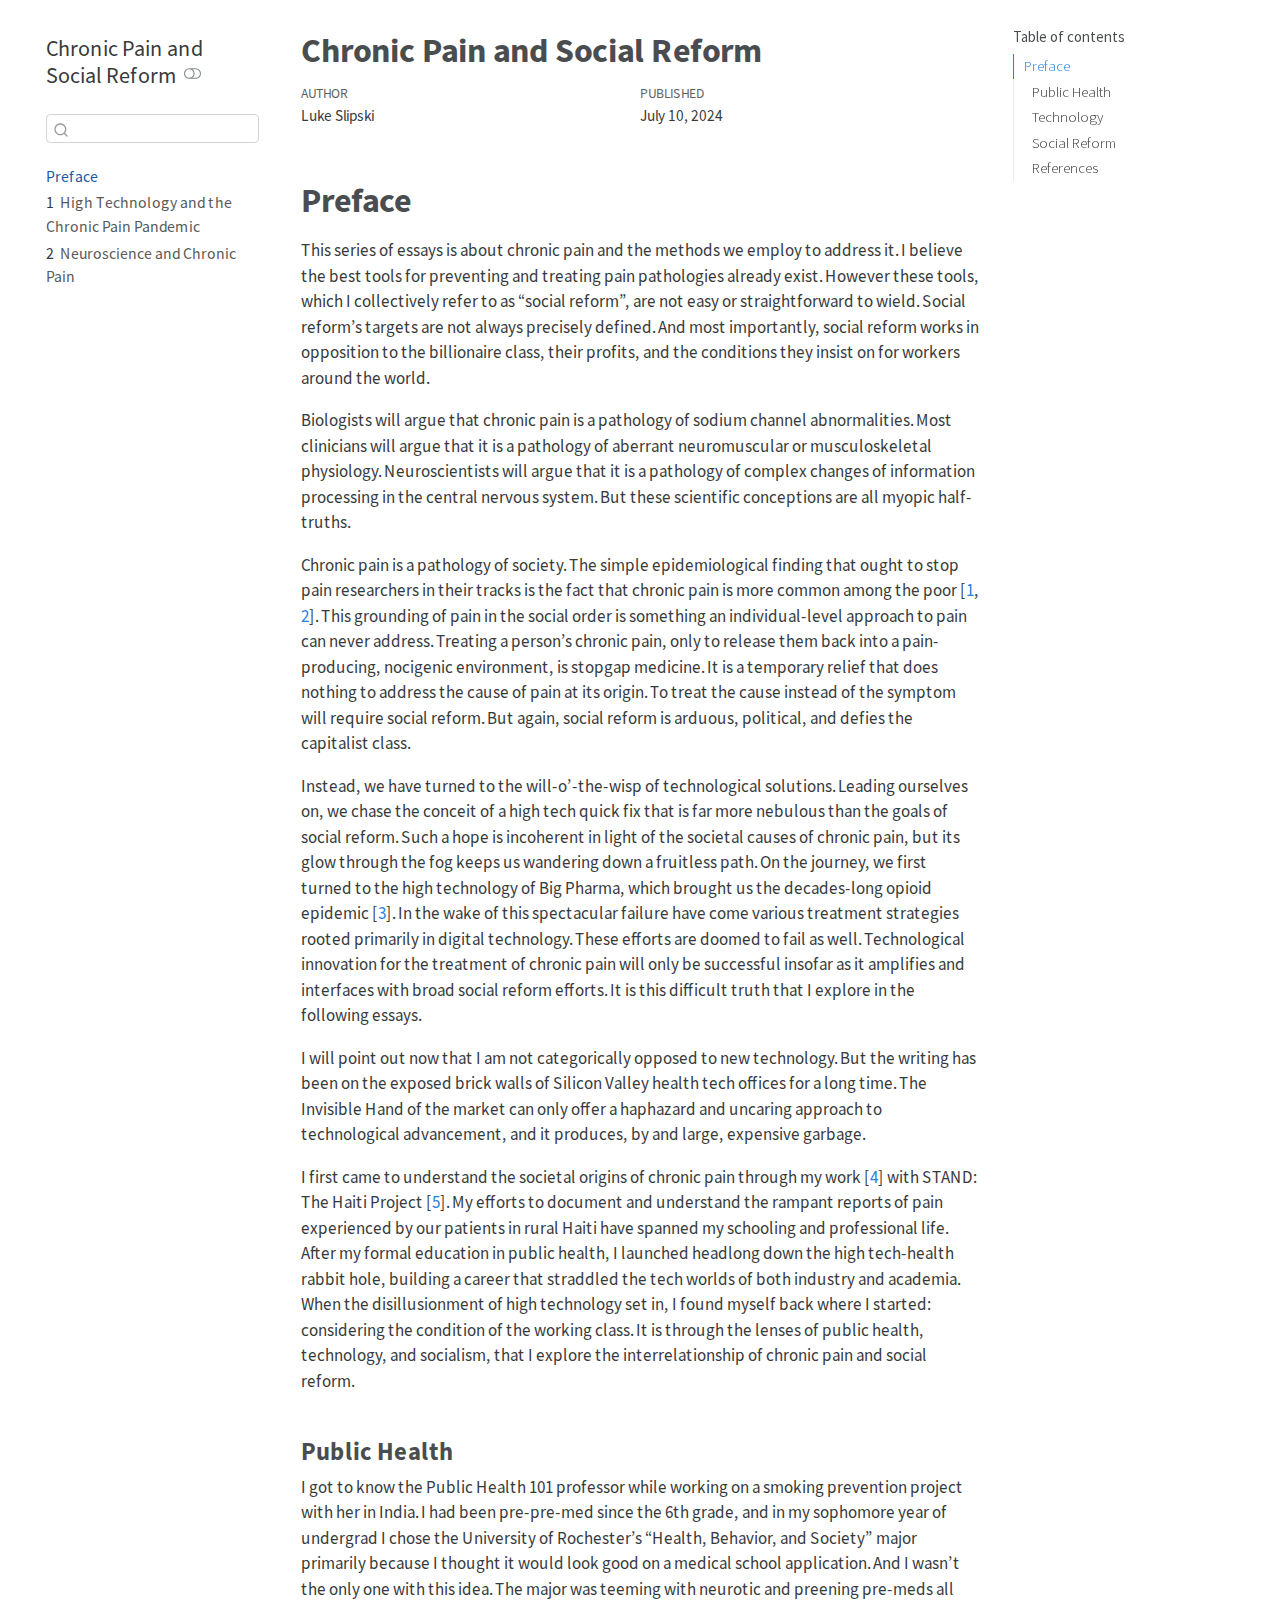
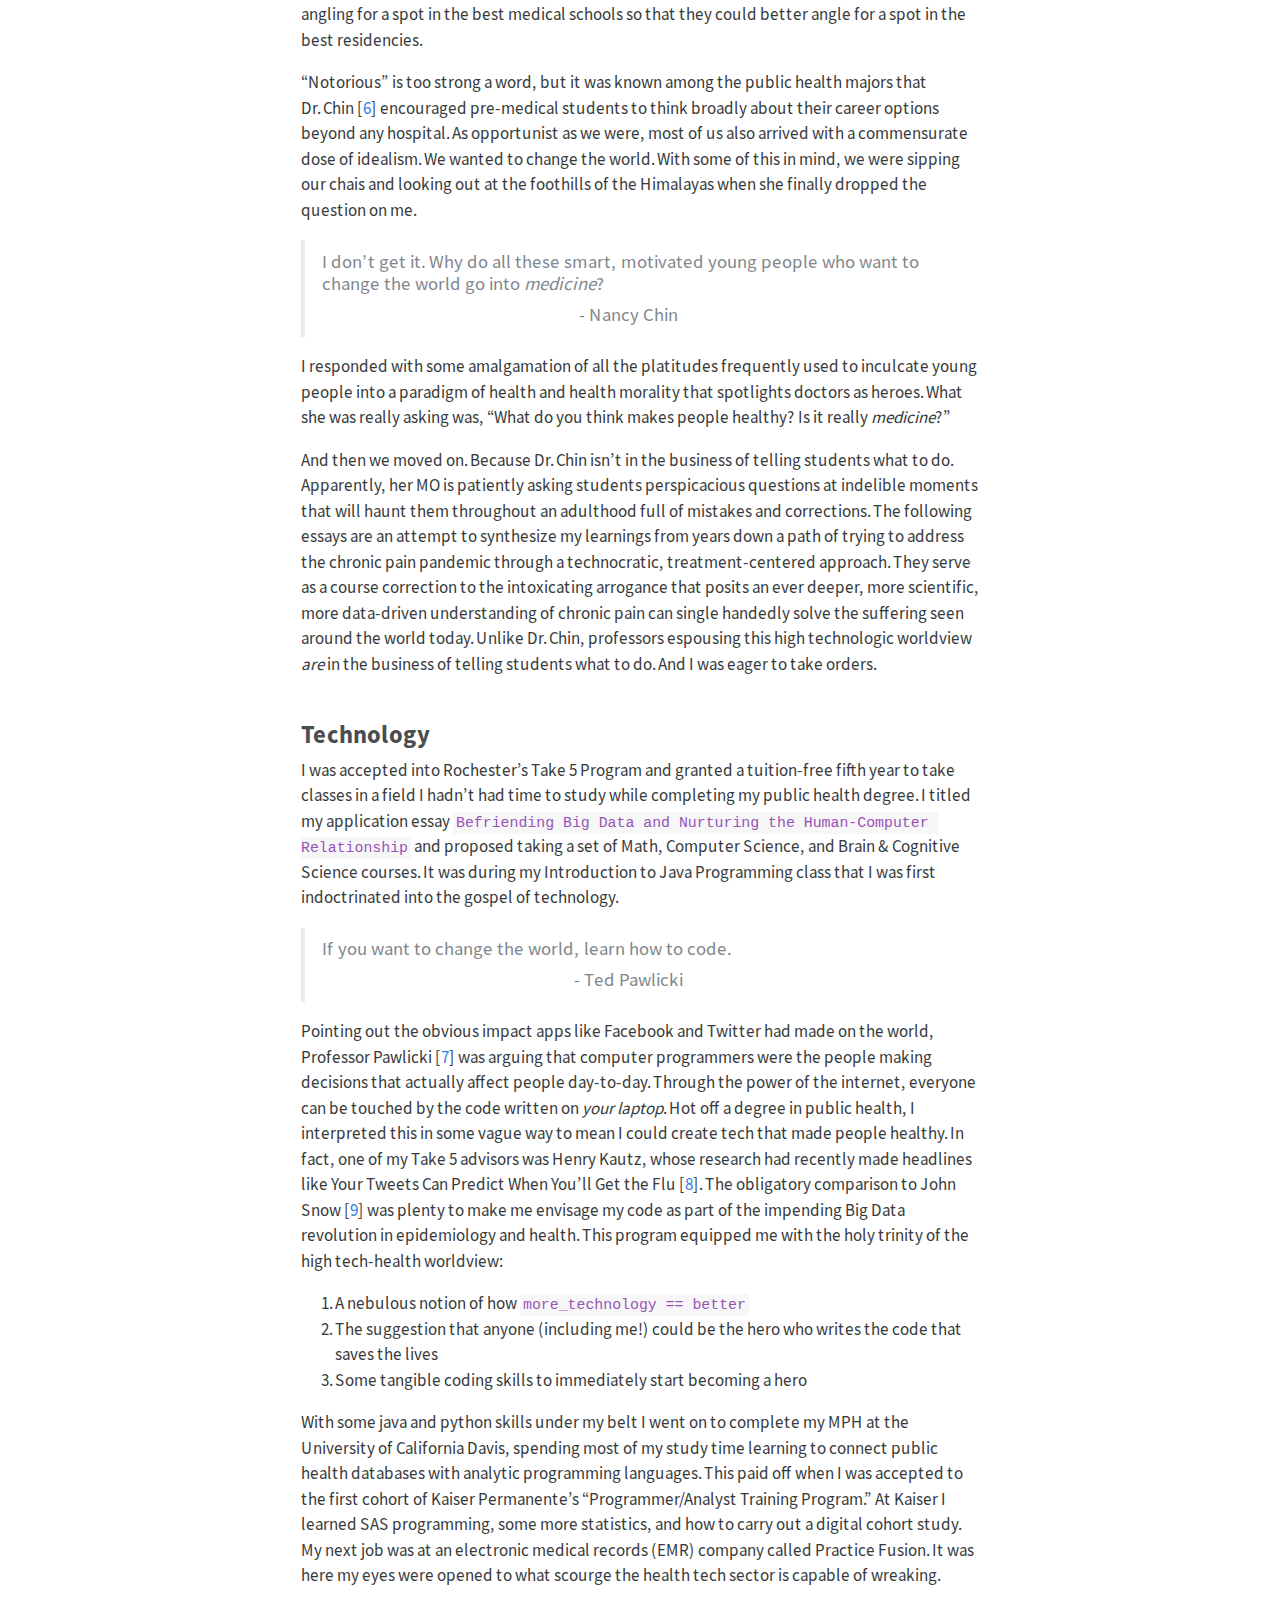
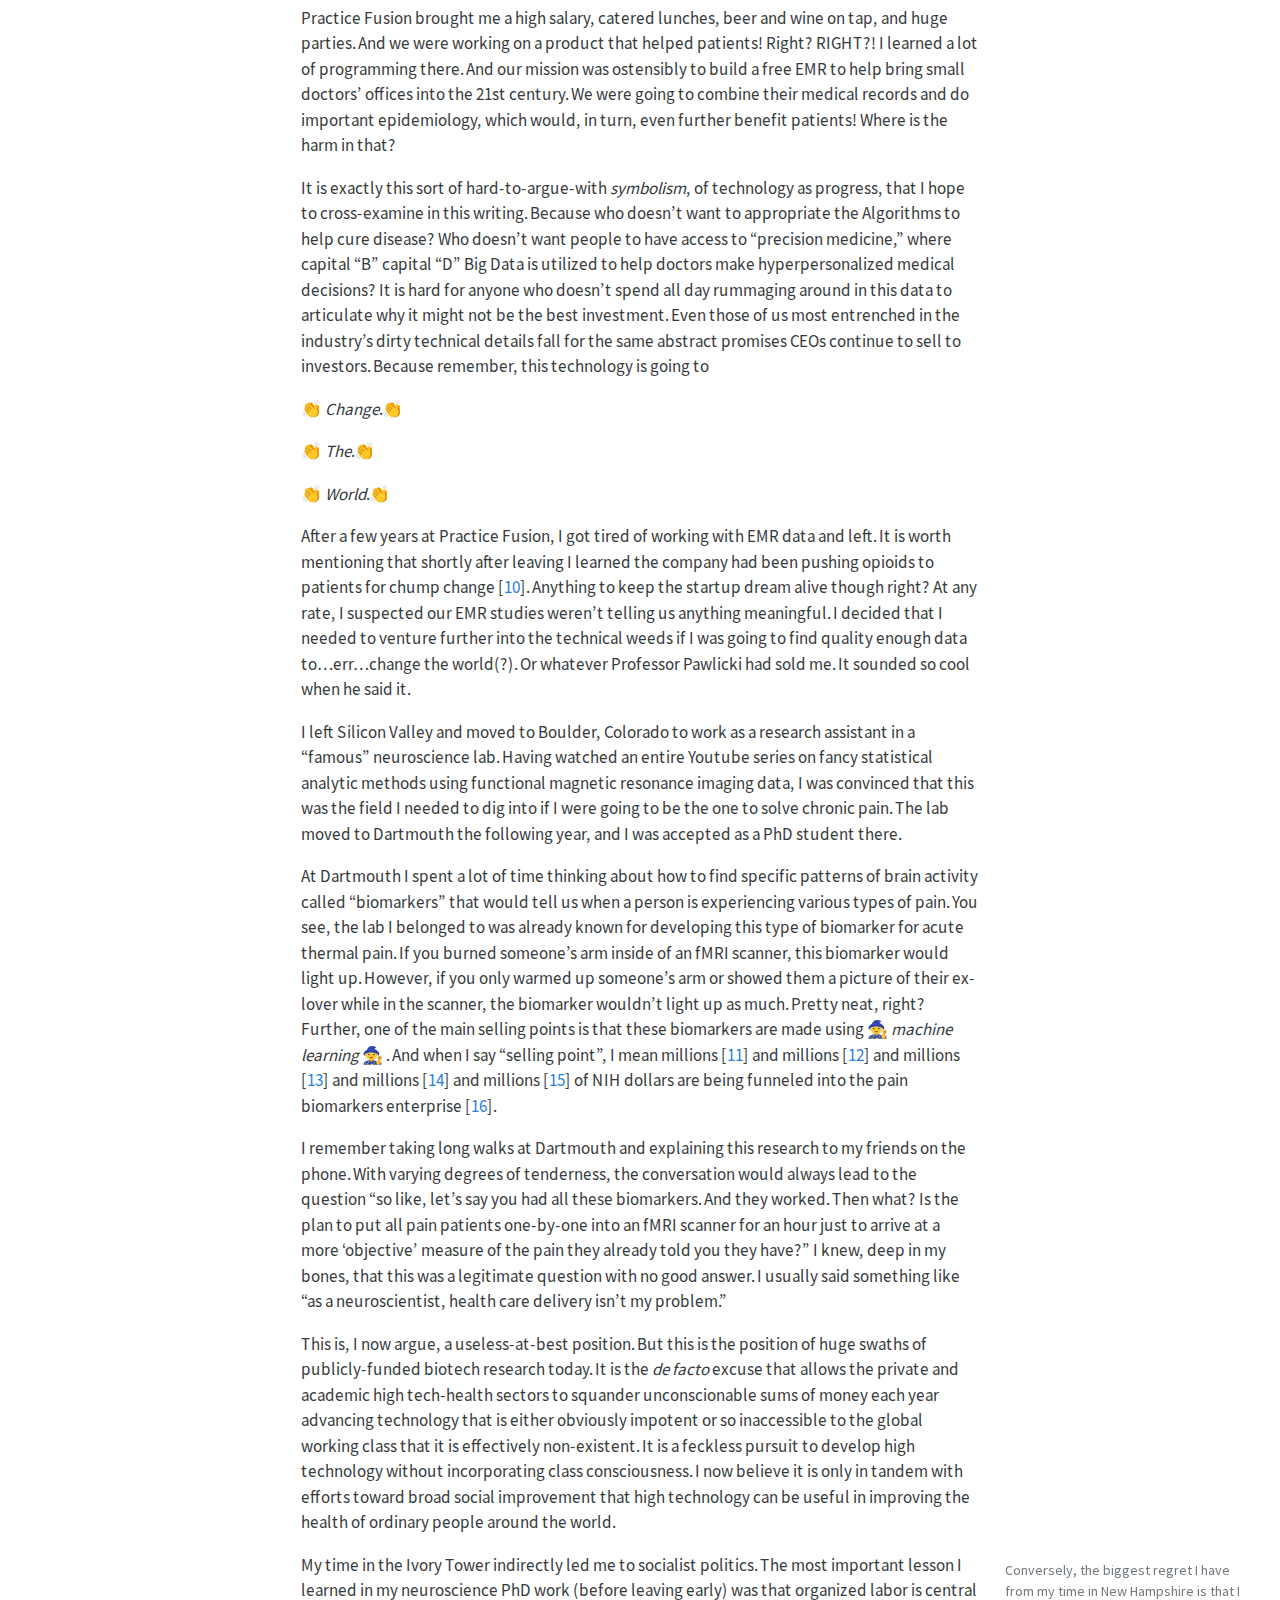
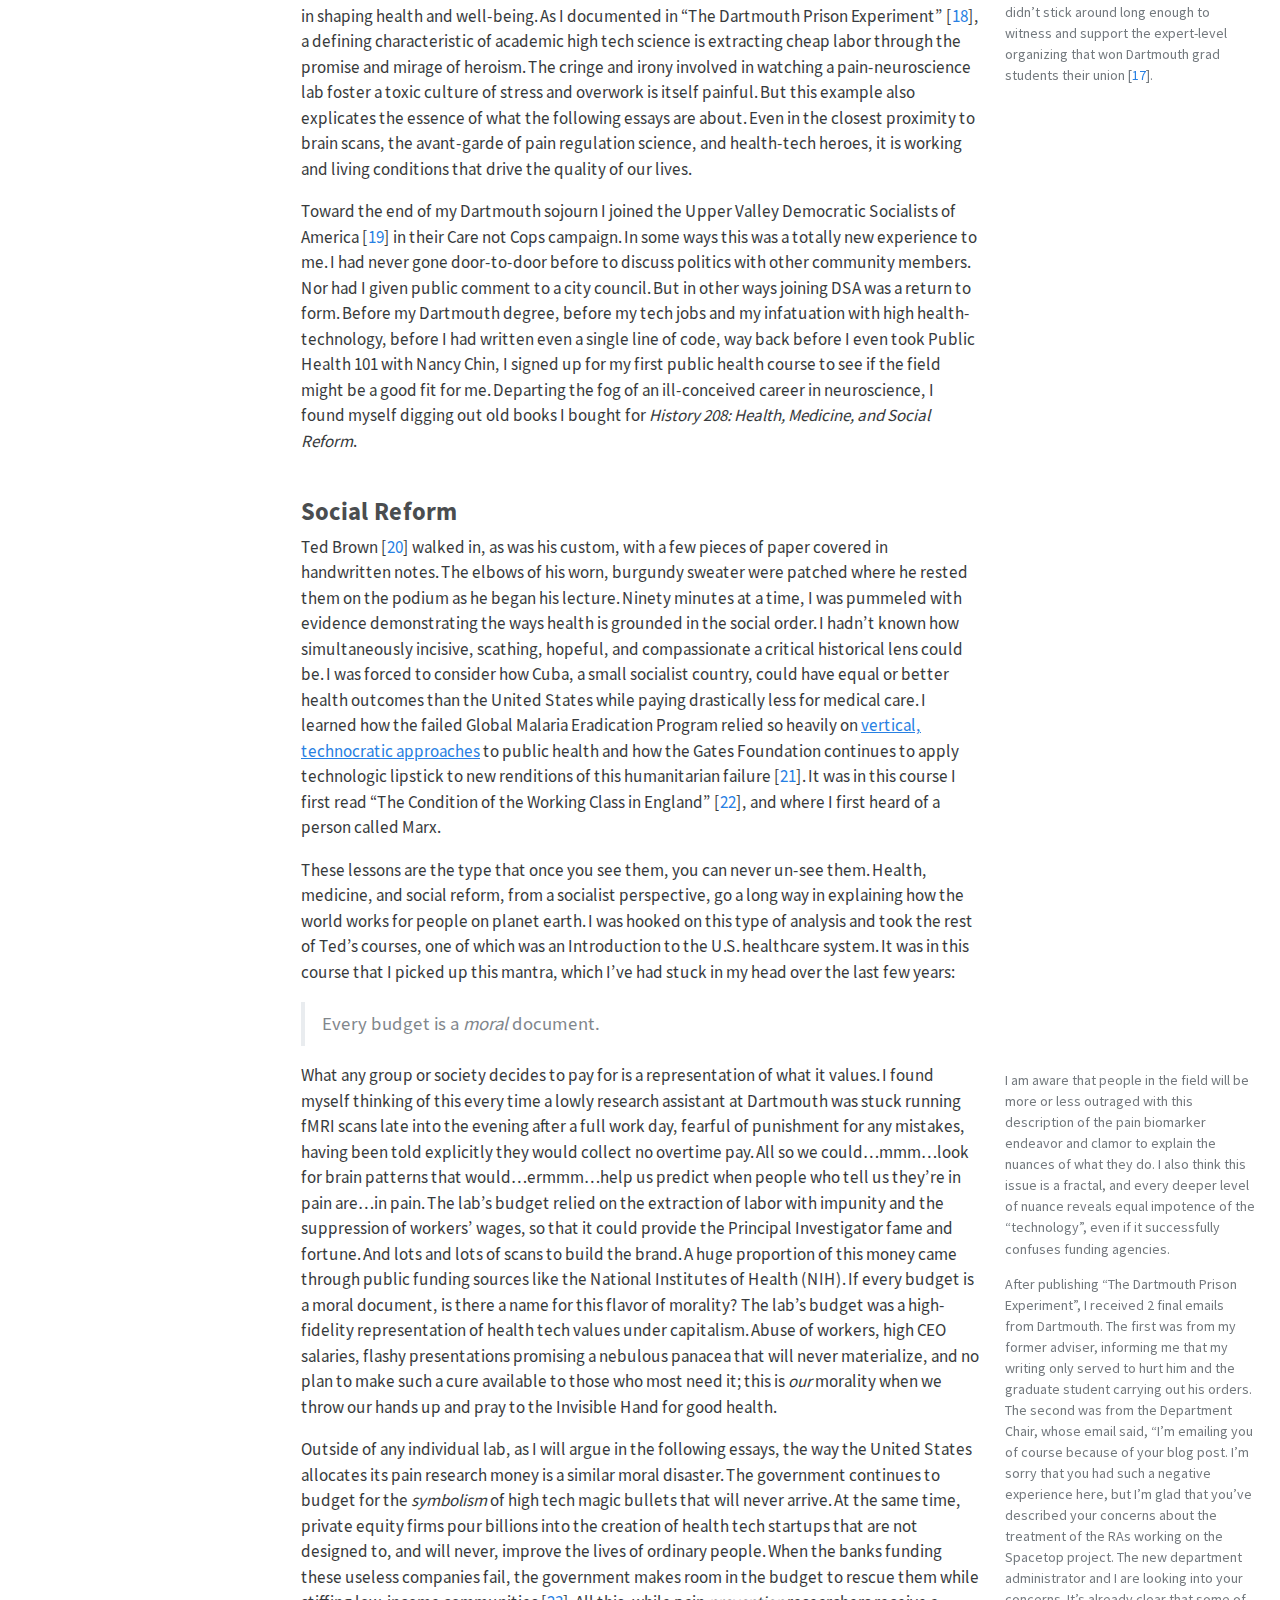
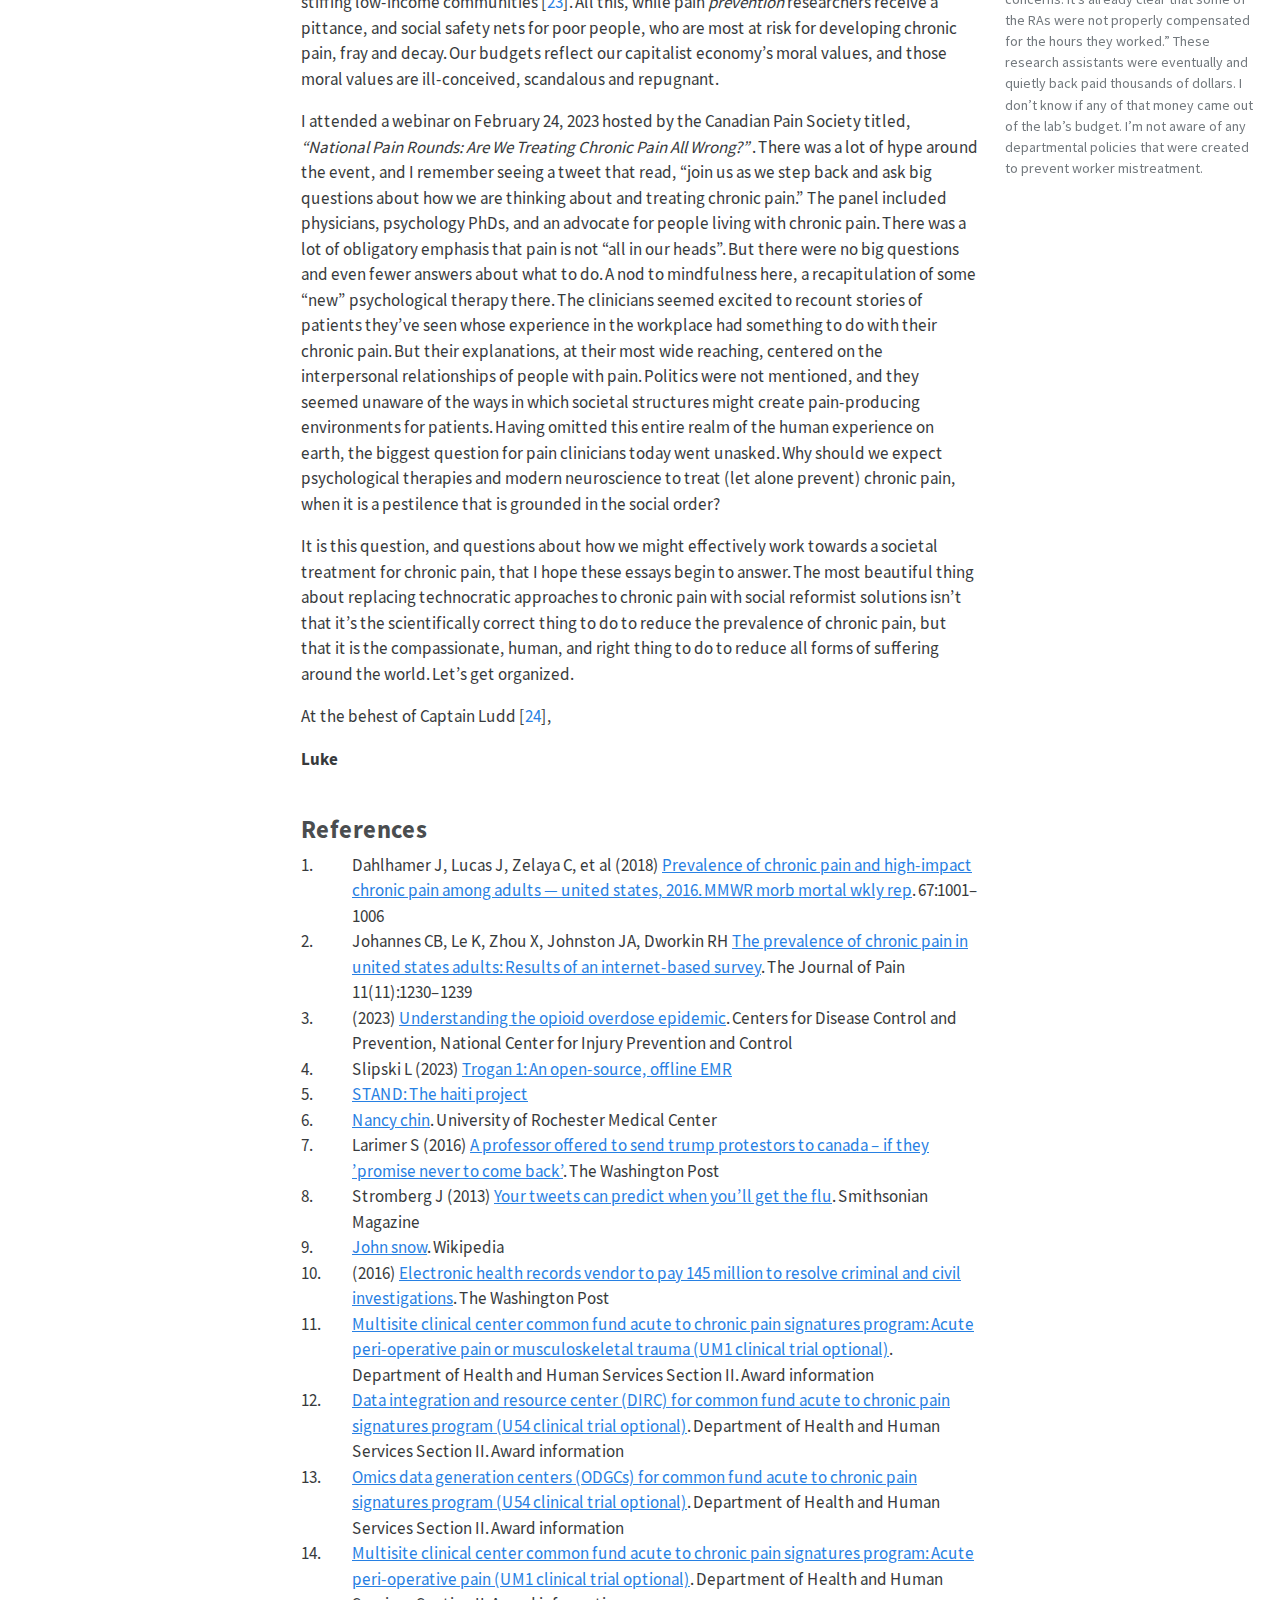
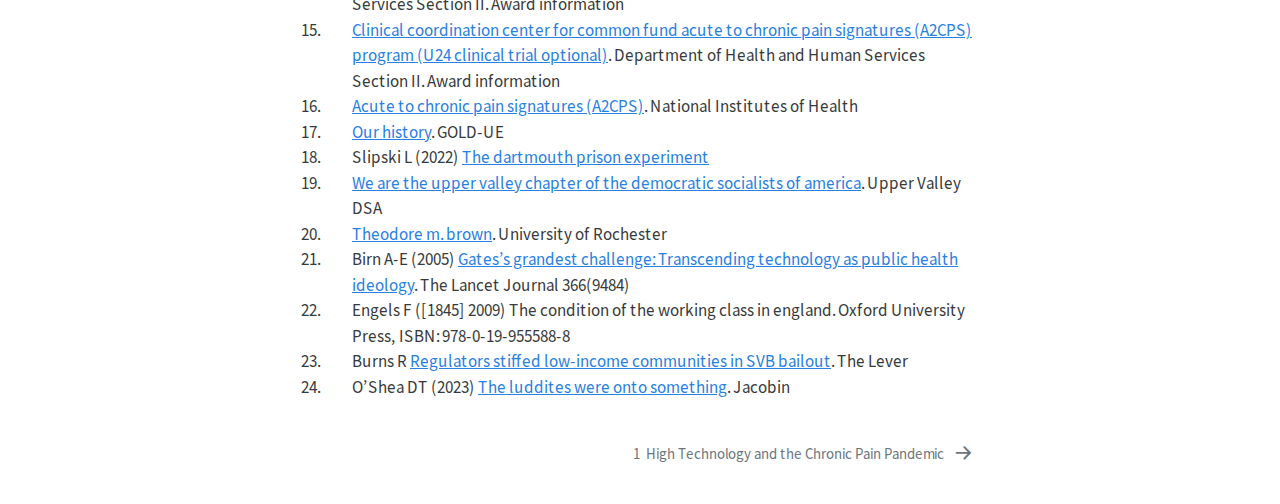
==== commit 47cfa21a: "updated yaml" ====
--- a/_book/index.html
+++ b/_book/index.html
@@ -18,29 +18,4430 @@
 div.hanging-indent{margin-left: 1.5em; text-indent: -1.5em;}
 ul.task-list{list-style: none;}
 ul.task-list li input[type="checkbox"] {
-  width: 0.8em;
-  margin: 0 0.8em 0.2em -1em; /* quarto-specific, see https://github.com/quarto-dev/quarto-cli/issues/4556 */ 
-  vertical-align: middle;
+width: 0.8em;
+margin: 0 0.8em 0.2em -1em;  vertical-align: middle;
 }
+
+div.csl-bib-body { }
+div.csl-entry {
+clear: both;
+}
+.hanging-indent div.csl-entry {
+margin-left:2em;
+text-indent:-2em;
+}
+div.csl-left-margin {
+min-width:2em;
+float:left;
+}
+div.csl-right-inline {
+margin-left:2em;
+padding-left:1em;
+}
+div.csl-indent {
+margin-left: 2em;
+}</style>
+
+
+<script>const headroomChanged = new CustomEvent("quarto-hrChanged", {
+  detail: {},
+  bubbles: true,
+  cancelable: false,
+  composed: false,
+});
+
+window.document.addEventListener("DOMContentLoaded", function () {
+  let init = false;
+
+  // Manage the back to top button, if one is present.
+  let lastScrollTop = window.pageYOffset || document.documentElement.scrollTop;
+  const scrollDownBuffer = 5;
+  const scrollUpBuffer = 35;
+  const btn = document.getElementById("quarto-back-to-top");
+  const hideBackToTop = () => {
+    btn.style.display = "none";
+  };
+  const showBackToTop = () => {
+    btn.style.display = "inline-block";
+  };
+  if (btn) {
+    window.document.addEventListener(
+      "scroll",
+      function () {
+        const currentScrollTop =
+          window.pageYOffset || document.documentElement.scrollTop;
+
+        // Shows and hides the button 'intelligently' as the user scrolls
+        if (currentScrollTop - scrollDownBuffer > lastScrollTop) {
+          hideBackToTop();
+          lastScrollTop = currentScrollTop <= 0 ? 0 : currentScrollTop;
+        } else if (currentScrollTop < lastScrollTop - scrollUpBuffer) {
+          showBackToTop();
+          lastScrollTop = currentScrollTop <= 0 ? 0 : currentScrollTop;
+        }
+
+        // Show the button at the bottom, hides it at the top
+        if (currentScrollTop <= 0) {
+          hideBackToTop();
+        } else if (
+          window.innerHeight + currentScrollTop >=
+          document.body.offsetHeight
+        ) {
+          showBackToTop();
+        }
+      },
+      false
+    );
+  }
+
+  function throttle(func, wait) {
+    var timeout;
+    return function () {
+      const context = this;
+      const args = arguments;
+      const later = function () {
+        clearTimeout(timeout);
+        timeout = null;
+        func.apply(context, args);
+      };
+
+      if (!timeout) {
+        timeout = setTimeout(later, wait);
+      }
+    };
+  }
+
+  function headerOffset() {
+    // Set an offset if there is are fixed top navbar
+    const headerEl = window.document.querySelector("header.fixed-top");
+    if (headerEl) {
+      return headerEl.clientHeight;
+    } else {
+      return 0;
+    }
+  }
+
+  function footerOffset() {
+    const footerEl = window.document.querySelector("footer.footer");
+    if (footerEl) {
+      return footerEl.clientHeight;
+    } else {
+      return 0;
+    }
+  }
+
+  function updateDocumentOffsetWithoutAnimation() {
+    updateDocumentOffset(false);
+  }
+
+  function updateDocumentOffset(animated) {
+    // set body offset
+    const topOffset = headerOffset();
+    const bodyOffset = topOffset + footerOffset();
+    const bodyEl = window.document.body;
+    bodyEl.setAttribute("data-bs-offset", topOffset);
+    bodyEl.style.paddingTop = topOffset + "px";
+
+    // deal with sidebar offsets
+    const sidebars = window.document.querySelectorAll(
+      ".sidebar, .headroom-target"
+    );
+    sidebars.forEach((sidebar) => {
+      if (!animated) {
+        sidebar.classList.add("notransition");
+        // Remove the no transition class after the animation has time to complete
+        setTimeout(function () {
+          sidebar.classList.remove("notransition");
+        }, 201);
+      }
+
+      if (window.Headroom && sidebar.classList.contains("sidebar-unpinned")) {
+        sidebar.style.top = "0";
+        sidebar.style.maxHeight = "100vh";
+      } else {
+        sidebar.style.top = topOffset + "px";
+        sidebar.style.maxHeight = "calc(100vh - " + topOffset + "px)";
+      }
+    });
+
+    // allow space for footer
+    const mainContainer = window.document.querySelector(".quarto-container");
+    if (mainContainer) {
+      mainContainer.style.minHeight = "calc(100vh - " + bodyOffset + "px)";
+    }
+
+    // link offset
+    let linkStyle = window.document.querySelector("#quarto-target-style");
+    if (!linkStyle) {
+      linkStyle = window.document.createElement("style");
+      linkStyle.setAttribute("id", "quarto-target-style");
+      window.document.head.appendChild(linkStyle);
+    }
+    while (linkStyle.firstChild) {
+      linkStyle.removeChild(linkStyle.firstChild);
+    }
+    if (topOffset > 0) {
+      linkStyle.appendChild(
+        window.document.createTextNode(`
+      section:target::before {
+        content: "";
+        display: block;
+        height: ${topOffset}px;
+        margin: -${topOffset}px 0 0;
+      }`)
+      );
+    }
+    if (init) {
+      window.dispatchEvent(headroomChanged);
+    }
+    init = true;
+  }
+
+  // initialize headroom
+  var header = window.document.querySelector("#quarto-header");
+  if (header && window.Headroom) {
+    const headroom = new window.Headroom(header, {
+      tolerance: 5,
+      onPin: function () {
+        const sidebars = window.document.querySelectorAll(
+          ".sidebar, .headroom-target"
+        );
+        sidebars.forEach((sidebar) => {
+          sidebar.classList.remove("sidebar-unpinned");
+        });
+        updateDocumentOffset();
+      },
+      onUnpin: function () {
+        const sidebars = window.document.querySelectorAll(
+          ".sidebar, .headroom-target"
+        );
+        sidebars.forEach((sidebar) => {
+          sidebar.classList.add("sidebar-unpinned");
+        });
+        updateDocumentOffset();
+      },
+    });
+    headroom.init();
+
+    let frozen = false;
+    window.quartoToggleHeadroom = function () {
+      if (frozen) {
+        headroom.unfreeze();
+        frozen = false;
+      } else {
+        headroom.freeze();
+        frozen = true;
+      }
+    };
+  }
+
+  window.addEventListener(
+    "hashchange",
+    function (e) {
+      if (
+        getComputedStyle(document.documentElement).scrollBehavior !== "smooth"
+      ) {
+        window.scrollTo(0, window.pageYOffset - headerOffset());
+      }
+    },
+    false
+  );
+
+  // Observe size changed for the header
+  const headerEl = window.document.querySelector("header.fixed-top");
+  if (headerEl && window.ResizeObserver) {
+    const observer = new window.ResizeObserver(
+      updateDocumentOffsetWithoutAnimation
+    );
+    observer.observe(headerEl, {
+      attributes: true,
+      childList: true,
+      characterData: true,
+    });
+  } else {
+    window.addEventListener(
+      "resize",
+      throttle(updateDocumentOffsetWithoutAnimation, 50)
+    );
+  }
+  setTimeout(updateDocumentOffsetWithoutAnimation, 250);
+
+  // fixup index.html links if we aren't on the filesystem
+  if (window.location.protocol !== "file:") {
+    const links = window.document.querySelectorAll("a");
+    for (let i = 0; i < links.length; i++) {
+      if (links[i].href) {
+        links[i].href = links[i].href.replace(/\/index\.html/, "/");
+      }
+    }
+
+    // Fixup any sharing links that require urls
+    // Append url to any sharing urls
+    const sharingLinks = window.document.querySelectorAll(
+      "a.sidebar-tools-main-item"
+    );
+    for (let i = 0; i < sharingLinks.length; i++) {
+      const sharingLink = sharingLinks[i];
+      const href = sharingLink.getAttribute("href");
+      if (href) {
+        sharingLink.setAttribute(
+          "href",
+          href.replace("|url|", window.location.href)
+        );
+      }
+    }
+
+    // Scroll the active navigation item into view, if necessary
+    const navSidebar = window.document.querySelector("nav#quarto-sidebar");
+    if (navSidebar) {
+      // Find the active item
+      const activeItem = navSidebar.querySelector("li.sidebar-item a.active");
+      if (activeItem) {
+        // Wait for the scroll height and height to resolve by observing size changes on the
+        // nav element that is scrollable
+        const resizeObserver = new ResizeObserver((_entries) => {
+          // The bottom of the element
+          const elBottom = activeItem.offsetTop;
+          const viewBottom = navSidebar.scrollTop + navSidebar.clientHeight;
+
+          // The element height and scroll height are the same, then we are still loading
+          if (viewBottom !== navSidebar.scrollHeight) {
+            // Determine if the item isn't visible and scroll to it
+            if (elBottom >= viewBottom) {
+              navSidebar.scrollTop = elBottom;
+            }
+
+            // stop observing now since we've completed the scroll
+            resizeObserver.unobserve(navSidebar);
+          }
+        });
+        resizeObserver.observe(navSidebar);
+      }
+    }
+  }
+});
+</script>
+<script>/*!
+ * headroom.js v0.12.0 - Give your page some headroom. Hide your header until you need it
+ * Copyright (c) 2020 Nick Williams - http://wicky.nillia.ms/headroom.js
+ * License: MIT
+ */
+
+!function(t,n){"object"==typeof exports&&"undefined"!=typeof module?module.exports=n():"function"==typeof define&&define.amd?define(n):(t=t||self).Headroom=n()}(this,function(){"use strict";function t(){return"undefined"!=typeof window}function d(t){return function(t){return t&&t.document&&function(t){return 9===t.nodeType}(t.document)}(t)?function(t){var n=t.document,o=n.body,s=n.documentElement;return{scrollHeight:function(){return Math.max(o.scrollHeight,s.scrollHeight,o.offsetHeight,s.offsetHeight,o.clientHeight,s.clientHeight)},height:function(){return t.innerHeight||s.clientHeight||o.clientHeight},scrollY:function(){return void 0!==t.pageYOffset?t.pageYOffset:(s||o.parentNode||o).scrollTop}}}(t):function(t){return{scrollHeight:function(){return Math.max(t.scrollHeight,t.offsetHeight,t.clientHeight)},height:function(){return Math.max(t.offsetHeight,t.clientHeight)},scrollY:function(){return t.scrollTop}}}(t)}function n(t,s,e){var n,o=function(){var n=!1;try{var t={get passive(){n=!0}};window.addEventListener("test",t,t),window.removeEventListener("test",t,t)}catch(t){n=!1}return n}(),i=!1,r=d(t),l=r.scrollY(),a={};function c(){var t=Math.round(r.scrollY()),n=r.height(),o=r.scrollHeight();a.scrollY=t,a.lastScrollY=l,a.direction=l<t?"down":"up",a.distance=Math.abs(t-l),a.isOutOfBounds=t<0||o<t+n,a.top=t<=s.offset[a.direction],a.bottom=o<=t+n,a.toleranceExceeded=a.distance>s.tolerance[a.direction],e(a),l=t,i=!1}function h(){i||(i=!0,n=requestAnimationFrame(c))}var u=!!o&&{passive:!0,capture:!1};return t.addEventListener("scroll",h,u),c(),{destroy:function(){cancelAnimationFrame(n),t.removeEventListener("scroll",h,u)}}}function o(t){return t===Object(t)?t:{down:t,up:t}}function s(t,n){n=n||{},Object.assign(this,s.options,n),this.classes=Object.assign({},s.options.classes,n.classes),this.elem=t,this.tolerance=o(this.tolerance),this.offset=o(this.offset),this.initialised=!1,this.frozen=!1}return s.prototype={constructor:s,init:function(){return s.cutsTheMustard&&!this.initialised&&(this.addClass("initial"),this.initialised=!0,setTimeout(function(t){t.scrollTracker=n(t.scroller,{offset:t.offset,tolerance:t.tolerance},t.update.bind(t))},100,this)),this},destroy:function(){this.initialised=!1,Object.keys(this.classes).forEach(this.removeClass,this),this.scrollTracker.destroy()},unpin:function(){!this.hasClass("pinned")&&this.hasClass("unpinned")||(this.addClass("unpinned"),this.removeClass("pinned"),this.onUnpin&&this.onUnpin.call(this))},pin:function(){this.hasClass("unpinned")&&(this.addClass("pinned"),this.removeClass("unpinned"),this.onPin&&this.onPin.call(this))},freeze:function(){this.frozen=!0,this.addClass("frozen")},unfreeze:function(){this.frozen=!1,this.removeClass("frozen")},top:function(){this.hasClass("top")||(this.addClass("top"),this.removeClass("notTop"),this.onTop&&this.onTop.call(this))},notTop:function(){this.hasClass("notTop")||(this.addClass("notTop"),this.removeClass("top"),this.onNotTop&&this.onNotTop.call(this))},bottom:function(){this.hasClass("bottom")||(this.addClass("bottom"),this.removeClass("notBottom"),this.onBottom&&this.onBottom.call(this))},notBottom:function(){this.hasClass("notBottom")||(this.addClass("notBottom"),this.removeClass("bottom"),this.onNotBottom&&this.onNotBottom.call(this))},shouldUnpin:function(t){return"down"===t.direction&&!t.top&&t.toleranceExceeded},shouldPin:function(t){return"up"===t.direction&&t.toleranceExceeded||t.top},addClass:function(t){this.elem.classList.add.apply(this.elem.classList,this.classes[t].split(" "))},removeClass:function(t){this.elem.classList.remove.apply(this.elem.classList,this.classes[t].split(" "))},hasClass:function(t){return this.classes[t].split(" ").every(function(t){return this.classList.contains(t)},this.elem)},update:function(t){t.isOutOfBounds||!0!==this.frozen&&(t.top?this.top():this.notTop(),t.bottom?this.bottom():this.notBottom(),this.shouldUnpin(t)?this.unpin():this.shouldPin(t)&&this.pin())}},s.options={tolerance:{up:0,down:0},offset:0,scroller:t()?window:null,classes:{frozen:"headroom--frozen",pinned:"headroom--pinned",unpinned:"headroom--unpinned",top:"headroom--top",notTop:"headroom--not-top",bottom:"headroom--bottom",notBottom:"headroom--not-bottom",initial:"headroom"}},s.cutsTheMustard=!!(t()&&function(){}.bind&&"classList"in document.documentElement&&Object.assign&&Object.keys&&requestAnimationFrame),s});
+</script>
+<script>/*!
+ * clipboard.js v2.0.11
+ * https://clipboardjs.com/
+ *
+ * Licensed MIT © Zeno Rocha
+ */
+!function(t,e){"object"==typeof exports&&"object"==typeof module?module.exports=e():"function"==typeof define&&define.amd?define([],e):"object"==typeof exports?exports.ClipboardJS=e():t.ClipboardJS=e()}(this,function(){return n={686:function(t,e,n){"use strict";n.d(e,{default:function(){return b}});var e=n(279),i=n.n(e),e=n(370),u=n.n(e),e=n(817),r=n.n(e);function c(t){try{return document.execCommand(t)}catch(t){return}}var a=function(t){t=r()(t);return c("cut"),t};function o(t,e){var n,o,t=(n=t,o="rtl"===document.documentElement.getAttribute("dir"),(t=document.createElement("textarea")).style.fontSize="12pt",t.style.border="0",t.style.padding="0",t.style.margin="0",t.style.position="absolute",t.style[o?"right":"left"]="-9999px",o=window.pageYOffset||document.documentElement.scrollTop,t.style.top="".concat(o,"px"),t.setAttribute("readonly",""),t.value=n,t);return e.container.appendChild(t),e=r()(t),c("copy"),t.remove(),e}var f=function(t){var e=1<arguments.length&&void 0!==arguments[1]?arguments[1]:{container:document.body},n="";return"string"==typeof t?n=o(t,e):t instanceof HTMLInputElement&&!["text","search","url","tel","password"].includes(null==t?void 0:t.type)?n=o(t.value,e):(n=r()(t),c("copy")),n};function l(t){return(l="function"==typeof Symbol&&"symbol"==typeof Symbol.iterator?function(t){return typeof t}:function(t){return t&&"function"==typeof Symbol&&t.constructor===Symbol&&t!==Symbol.prototype?"symbol":typeof t})(t)}var s=function(){var t=0<arguments.length&&void 0!==arguments[0]?arguments[0]:{},e=t.action,n=void 0===e?"copy":e,o=t.container,e=t.target,t=t.text;if("copy"!==n&&"cut"!==n)throw new Error('Invalid "action" value, use either "copy" or "cut"');if(void 0!==e){if(!e||"object"!==l(e)||1!==e.nodeType)throw new Error('Invalid "target" value, use a valid Element');if("copy"===n&&e.hasAttribute("disabled"))throw new Error('Invalid "target" attribute. Please use "readonly" instead of "disabled" attribute');if("cut"===n&&(e.hasAttribute("readonly")||e.hasAttribute("disabled")))throw new Error('Invalid "target" attribute. You can\'t cut text from elements with "readonly" or "disabled" attributes')}return t?f(t,{container:o}):e?"cut"===n?a(e):f(e,{container:o}):void 0};function p(t){return(p="function"==typeof Symbol&&"symbol"==typeof Symbol.iterator?function(t){return typeof t}:function(t){return t&&"function"==typeof Symbol&&t.constructor===Symbol&&t!==Symbol.prototype?"symbol":typeof t})(t)}function d(t,e){for(var n=0;n<e.length;n++){var o=e[n];o.enumerable=o.enumerable||!1,o.configurable=!0,"value"in o&&(o.writable=!0),Object.defineProperty(t,o.key,o)}}function y(t,e){return(y=Object.setPrototypeOf||function(t,e){return t.__proto__=e,t})(t,e)}function h(n){var o=function(){if("undefined"==typeof Reflect||!Reflect.construct)return!1;if(Reflect.construct.sham)return!1;if("function"==typeof Proxy)return!0;try{return Date.prototype.toString.call(Reflect.construct(Date,[],function(){})),!0}catch(t){return!1}}();return function(){var t,e=v(n);return t=o?(t=v(this).constructor,Reflect.construct(e,arguments,t)):e.apply(this,arguments),e=this,!(t=t)||"object"!==p(t)&&"function"!=typeof t?function(t){if(void 0!==t)return t;throw new ReferenceError("this hasn't been initialised - super() hasn't been called")}(e):t}}function v(t){return(v=Object.setPrototypeOf?Object.getPrototypeOf:function(t){return t.__proto__||Object.getPrototypeOf(t)})(t)}function m(t,e){t="data-clipboard-".concat(t);if(e.hasAttribute(t))return e.getAttribute(t)}var b=function(){!function(t,e){if("function"!=typeof e&&null!==e)throw new TypeError("Super expression must either be null or a function");t.prototype=Object.create(e&&e.prototype,{constructor:{value:t,writable:!0,configurable:!0}}),e&&y(t,e)}(r,i());var t,e,n,o=h(r);function r(t,e){var n;return function(t){if(!(t instanceof r))throw new TypeError("Cannot call a class as a function")}(this),(n=o.call(this)).resolveOptions(e),n.listenClick(t),n}return t=r,n=[{key:"copy",value:function(t){var e=1<arguments.length&&void 0!==arguments[1]?arguments[1]:{container:document.body};return f(t,e)}},{key:"cut",value:function(t){return a(t)}},{key:"isSupported",value:function(){var t=0<arguments.length&&void 0!==arguments[0]?arguments[0]:["copy","cut"],t="string"==typeof t?[t]:t,e=!!document.queryCommandSupported;return t.forEach(function(t){e=e&&!!document.queryCommandSupported(t)}),e}}],(e=[{key:"resolveOptions",value:function(){var t=0<arguments.length&&void 0!==arguments[0]?arguments[0]:{};this.action="function"==typeof t.action?t.action:this.defaultAction,this.target="function"==typeof t.target?t.target:this.defaultTarget,this.text="function"==typeof t.text?t.text:this.defaultText,this.container="object"===p(t.container)?t.container:document.body}},{key:"listenClick",value:function(t){var e=this;this.listener=u()(t,"click",function(t){return e.onClick(t)})}},{key:"onClick",value:function(t){var e=t.delegateTarget||t.currentTarget,n=this.action(e)||"copy",t=s({action:n,container:this.container,target:this.target(e),text:this.text(e)});this.emit(t?"success":"error",{action:n,text:t,trigger:e,clearSelection:function(){e&&e.focus(),window.getSelection().removeAllRanges()}})}},{key:"defaultAction",value:function(t){return m("action",t)}},{key:"defaultTarget",value:function(t){t=m("target",t);if(t)return document.querySelector(t)}},{key:"defaultText",value:function(t){return m("text",t)}},{key:"destroy",value:function(){this.listener.destroy()}}])&&d(t.prototype,e),n&&d(t,n),r}()},828:function(t){var e;"undefined"==typeof Element||Element.prototype.matches||((e=Element.prototype).matches=e.matchesSelector||e.mozMatchesSelector||e.msMatchesSelector||e.oMatchesSelector||e.webkitMatchesSelector),t.exports=function(t,e){for(;t&&9!==t.nodeType;){if("function"==typeof t.matches&&t.matches(e))return t;t=t.parentNode}}},438:function(t,e,n){var u=n(828);function i(t,e,n,o,r){var i=function(e,n,t,o){return function(t){t.delegateTarget=u(t.target,n),t.delegateTarget&&o.call(e,t)}}.apply(this,arguments);return t.addEventListener(n,i,r),{destroy:function(){t.removeEventListener(n,i,r)}}}t.exports=function(t,e,n,o,r){return"function"==typeof t.addEventListener?i.apply(null,arguments):"function"==typeof n?i.bind(null,document).apply(null,arguments):("string"==typeof t&&(t=document.querySelectorAll(t)),Array.prototype.map.call(t,function(t){return i(t,e,n,o,r)}))}},879:function(t,n){n.node=function(t){return void 0!==t&&t instanceof HTMLElement&&1===t.nodeType},n.nodeList=function(t){var e=Object.prototype.toString.call(t);return void 0!==t&&("[object NodeList]"===e||"[object HTMLCollection]"===e)&&"length"in t&&(0===t.length||n.node(t[0]))},n.string=function(t){return"string"==typeof t||t instanceof String},n.fn=function(t){return"[object Function]"===Object.prototype.toString.call(t)}},370:function(t,e,n){var f=n(879),l=n(438);t.exports=function(t,e,n){if(!t&&!e&&!n)throw new Error("Missing required arguments");if(!f.string(e))throw new TypeError("Second argument must be a String");if(!f.fn(n))throw new TypeError("Third argument must be a Function");if(f.node(t))return c=e,a=n,(u=t).addEventListener(c,a),{destroy:function(){u.removeEventListener(c,a)}};if(f.nodeList(t))return o=t,r=e,i=n,Array.prototype.forEach.call(o,function(t){t.addEventListener(r,i)}),{destroy:function(){Array.prototype.forEach.call(o,function(t){t.removeEventListener(r,i)})}};if(f.string(t))return t=t,e=e,n=n,l(document.body,t,e,n);throw new TypeError("First argument must be a String, HTMLElement, HTMLCollection, or NodeList");var o,r,i,u,c,a}},817:function(t){t.exports=function(t){var e,n="SELECT"===t.nodeName?(t.focus(),t.value):"INPUT"===t.nodeName||"TEXTAREA"===t.nodeName?((e=t.hasAttribute("readonly"))||t.setAttribute("readonly",""),t.select(),t.setSelectionRange(0,t.value.length),e||t.removeAttribute("readonly"),t.value):(t.hasAttribute("contenteditable")&&t.focus(),n=window.getSelection(),(e=document.createRange()).selectNodeContents(t),n.removeAllRanges(),n.addRange(e),n.toString());return n}},279:function(t){function e(){}e.prototype={on:function(t,e,n){var o=this.e||(this.e={});return(o[t]||(o[t]=[])).push({fn:e,ctx:n}),this},once:function(t,e,n){var o=this;function r(){o.off(t,r),e.apply(n,arguments)}return r._=e,this.on(t,r,n)},emit:function(t){for(var e=[].slice.call(arguments,1),n=((this.e||(this.e={}))[t]||[]).slice(),o=0,r=n.length;o<r;o++)n[o].fn.apply(n[o].ctx,e);return this},off:function(t,e){var n=this.e||(this.e={}),o=n[t],r=[];if(o&&e)for(var i=0,u=o.length;i<u;i++)o[i].fn!==e&&o[i].fn._!==e&&r.push(o[i]);return r.length?n[t]=r:delete n[t],this}},t.exports=e,t.exports.TinyEmitter=e}},r={},o.n=function(t){var e=t&&t.__esModule?function(){return t.default}:function(){return t};return o.d(e,{a:e}),e},o.d=function(t,e){for(var n in e)o.o(e,n)&&!o.o(t,n)&&Object.defineProperty(t,n,{enumerable:!0,get:e[n]})},o.o=function(t,e){return Object.prototype.hasOwnProperty.call(t,e)},o(686).default;function o(t){if(r[t])return r[t].exports;var e=r[t]={exports:{}};return n[t](e,e.exports,o),e.exports}var n,r});</script>
+<script>/*! @algolia/autocomplete-js 1.7.3 | MIT License | © Algolia, Inc. and contributors | https://github.com/algolia/autocomplete */
+!function(e,t){"object"==typeof exports&&"undefined"!=typeof module?t(exports):"function"==typeof define&&define.amd?define(["exports"],t):t((e="undefined"!=typeof globalThis?globalThis:e||self)["@algolia/autocomplete-js"]={})}(this,(function(e){"use strict";function t(e,t){var n=Object.keys(e);if(Object.getOwnPropertySymbols){var r=Object.getOwnPropertySymbols(e);t&&(r=r.filter((function(t){return Object.getOwnPropertyDescriptor(e,t).enumerable}))),n.push.apply(n,r)}return n}function n(e){for(var n=1;n<arguments.length;n++){var r=null!=arguments[n]?arguments[n]:{};n%2?t(Object(r),!0).forEach((function(t){o(e,t,r[t])})):Object.getOwnPropertyDescriptors?Object.defineProperties(e,Object.getOwnPropertyDescriptors(r)):t(Object(r)).forEach((function(t){Object.defineProperty(e,t,Object.getOwnPropertyDescriptor(r,t))}))}return e}function r(e){return r="function"==typeof Symbol&&"symbol"==typeof Symbol.iterator?function(e){return typeof e}:function(e){return e&&"function"==typeof Symbol&&e.constructor===Symbol&&e!==Symbol.prototype?"symbol":typeof e},r(e)}function o(e,t,n){return t in e?Object.defineProperty(e,t,{value:n,enumerable:!0,configurable:!0,writable:!0}):e[t]=n,e}function i(){return i=Object.assign||function(e){for(var t=1;t<arguments.length;t++){var n=arguments[t];for(var r in n)Object.prototype.hasOwnProperty.call(n,r)&&(e[r]=n[r])}return e},i.apply(this,arguments)}function u(e,t){if(null==e)return{};var n,r,o=function(e,t){if(null==e)return{};var n,r,o={},i=Object.keys(e);for(r=0;r<i.length;r++)n=i[r],t.indexOf(n)>=0||(o[n]=e[n]);return o}(e,t);if(Object.getOwnPropertySymbols){var i=Object.getOwnPropertySymbols(e);for(r=0;r<i.length;r++)n=i[r],t.indexOf(n)>=0||Object.prototype.propertyIsEnumerable.call(e,n)&&(o[n]=e[n])}return o}function a(e,t){return function(e){if(Array.isArray(e))return e}(e)||function(e,t){var n=null==e?null:"undefined"!=typeof Symbol&&e[Symbol.iterator]||e["@@iterator"];if(null==n)return;var r,o,i=[],u=!0,a=!1;try{for(n=n.call(e);!(u=(r=n.next()).done)&&(i.push(r.value),!t||i.length!==t);u=!0);}catch(e){a=!0,o=e}finally{try{u||null==n.return||n.return()}finally{if(a)throw o}}return i}(e,t)||l(e,t)||function(){throw new TypeError("Invalid attempt to destructure non-iterable instance.\nIn order to be iterable, non-array objects must have a [Symbol.iterator]() method.")}()}function c(e){return function(e){if(Array.isArray(e))return s(e)}(e)||function(e){if("undefined"!=typeof Symbol&&null!=e[Symbol.iterator]||null!=e["@@iterator"])return Array.from(e)}(e)||l(e)||function(){throw new TypeError("Invalid attempt to spread non-iterable instance.\nIn order to be iterable, non-array objects must have a [Symbol.iterator]() method.")}()}function l(e,t){if(e){if("string"==typeof e)return s(e,t);var n=Object.prototype.toString.call(e).slice(8,-1);return"Object"===n&&e.constructor&&(n=e.constructor.name),"Map"===n||"Set"===n?Array.from(e):"Arguments"===n||/^(?:Ui|I)nt(?:8|16|32)(?:Clamped)?Array$/.test(n)?s(e,t):void 0}}function s(e,t){(null==t||t>e.length)&&(t=e.length);for(var n=0,r=new Array(t);n<t;n++)r[n]=e[n];return r}function p(e){return{current:e}}function f(e,t){var n=void 0;return function(){for(var r=arguments.length,o=new Array(r),i=0;i<r;i++)o[i]=arguments[i];n&&clearTimeout(n),n=setTimeout((function(){return e.apply(void 0,o)}),t)}}function d(e){return e.reduce((function(e,t){return e.concat(t)}),[])}var m=0;function v(){return"autocomplete-".concat(m++)}function h(e,t){return t.reduce((function(e,t){return e&&e[t]}),e)}function g(e){return 0===e.collections.length?0:e.collections.reduce((function(e,t){return e+t.items.length}),0)}var y=function(){},b="1.7.3",O=[{segment:"autocomplete-core",version:b}];function _(e,t){var n=t;return{then:function(t,r){return _(e.then(j(t,n,e),j(r,n,e)),n)},catch:function(t){return _(e.catch(j(t,n,e)),n)},finally:function(t){return t&&n.onCancelList.push(t),_(e.finally(j(t&&function(){return n.onCancelList=[],t()},n,e)),n)},cancel:function(){n.isCanceled=!0;var e=n.onCancelList;n.onCancelList=[],e.forEach((function(e){e()}))},isCanceled:function(){return!0===n.isCanceled}}}function P(e){return _(e,{isCanceled:!1,onCancelList:[]})}function j(e,t,n){return e?function(n){return t.isCanceled?n:e(n)}:n}function w(e,t,n,r){if(!n)return null;if(e<0&&(null===t||null!==r&&0===t))return n+e;var o=(null===t?-1:t)+e;return o<=-1||o>=n?null===r?null:0:o}function S(e,t){var n=Object.keys(e);if(Object.getOwnPropertySymbols){var r=Object.getOwnPropertySymbols(e);t&&(r=r.filter((function(t){return Object.getOwnPropertyDescriptor(e,t).enumerable}))),n.push.apply(n,r)}return n}function I(e,t,n){return t in e?Object.defineProperty(e,t,{value:n,enumerable:!0,configurable:!0,writable:!0}):e[t]=n,e}function E(e,t){var n=[];return Promise.resolve(e(t)).then((function(e){return Promise.all(e.filter((function(e){return Boolean(e)})).map((function(e){if(e.sourceId,n.includes(e.sourceId))throw new Error("[Autocomplete] The `sourceId` ".concat(JSON.stringify(e.sourceId)," is not unique."));n.push(e.sourceId);var t=function(e){for(var t=1;t<arguments.length;t++){var n=null!=arguments[t]?arguments[t]:{};t%2?S(Object(n),!0).forEach((function(t){I(e,t,n[t])})):Object.getOwnPropertyDescriptors?Object.defineProperties(e,Object.getOwnPropertyDescriptors(n)):S(Object(n)).forEach((function(t){Object.defineProperty(e,t,Object.getOwnPropertyDescriptor(n,t))}))}return e}({getItemInputValue:function(e){return e.state.query},getItemUrl:function(){},onSelect:function(e){(0,e.setIsOpen)(!1)},onActive:y},e);return Promise.resolve(t)})))}))}function A(e){var t=function(e){var t=e.collections.map((function(e){return e.items.length})).reduce((function(e,t,n){var r=(e[n-1]||0)+t;return e.push(r),e}),[]).reduce((function(t,n){return n<=e.activeItemId?t+1:t}),0);return e.collections[t]}(e);if(!t)return null;var n=t.items[function(e){for(var t=e.state,n=e.collection,r=!1,o=0,i=0;!1===r;){var u=t.collections[o];if(u===n){r=!0;break}i+=u.items.length,o++}return t.activeItemId-i}({state:e,collection:t})],r=t.source;return{item:n,itemInputValue:r.getItemInputValue({item:n,state:e}),itemUrl:r.getItemUrl({item:n,state:e}),source:r}}var C=/((gt|sm)-|galaxy nexus)|samsung[- ]/i;function D(e,t){var n=Object.keys(e);if(Object.getOwnPropertySymbols){var r=Object.getOwnPropertySymbols(e);t&&(r=r.filter((function(t){return Object.getOwnPropertyDescriptor(e,t).enumerable}))),n.push.apply(n,r)}return n}function k(e){for(var t=1;t<arguments.length;t++){var n=null!=arguments[t]?arguments[t]:{};t%2?D(Object(n),!0).forEach((function(t){x(e,t,n[t])})):Object.getOwnPropertyDescriptors?Object.defineProperties(e,Object.getOwnPropertyDescriptors(n)):D(Object(n)).forEach((function(t){Object.defineProperty(e,t,Object.getOwnPropertyDescriptor(n,t))}))}return e}function x(e,t,n){return t in e?Object.defineProperty(e,t,{value:n,enumerable:!0,configurable:!0,writable:!0}):e[t]=n,e}function N(e,t){var n=Object.keys(e);if(Object.getOwnPropertySymbols){var r=Object.getOwnPropertySymbols(e);t&&(r=r.filter((function(t){return Object.getOwnPropertyDescriptor(e,t).enumerable}))),n.push.apply(n,r)}return n}function q(e,t,n){return t in e?Object.defineProperty(e,t,{value:n,enumerable:!0,configurable:!0,writable:!0}):e[t]=n,e}function R(e,t,n){var r,o=t.initialState;return{getState:function(){return o},dispatch:function(r,i){var u=function(e){for(var t=1;t<arguments.length;t++){var n=null!=arguments[t]?arguments[t]:{};t%2?N(Object(n),!0).forEach((function(t){q(e,t,n[t])})):Object.getOwnPropertyDescriptors?Object.defineProperties(e,Object.getOwnPropertyDescriptors(n)):N(Object(n)).forEach((function(t){Object.defineProperty(e,t,Object.getOwnPropertyDescriptor(n,t))}))}return e}({},o);o=e(o,{type:r,props:t,payload:i}),n({state:o,prevState:u})},pendingRequests:(r=[],{add:function(e){return r.push(e),e.finally((function(){r=r.filter((function(t){return t!==e}))}))},cancelAll:function(){r.forEach((function(e){return e.cancel()}))},isEmpty:function(){return 0===r.length}})}}function T(e,t){var n=Object.keys(e);if(Object.getOwnPropertySymbols){var r=Object.getOwnPropertySymbols(e);t&&(r=r.filter((function(t){return Object.getOwnPropertyDescriptor(e,t).enumerable}))),n.push.apply(n,r)}return n}function L(e){for(var t=1;t<arguments.length;t++){var n=null!=arguments[t]?arguments[t]:{};t%2?T(Object(n),!0).forEach((function(t){B(e,t,n[t])})):Object.getOwnPropertyDescriptors?Object.defineProperties(e,Object.getOwnPropertyDescriptors(n)):T(Object(n)).forEach((function(t){Object.defineProperty(e,t,Object.getOwnPropertyDescriptor(n,t))}))}return e}function B(e,t,n){return t in e?Object.defineProperty(e,t,{value:n,enumerable:!0,configurable:!0,writable:!0}):e[t]=n,e}function F(e){return function(e){if(Array.isArray(e))return M(e)}(e)||function(e){if("undefined"!=typeof Symbol&&null!=e[Symbol.iterator]||null!=e["@@iterator"])return Array.from(e)}(e)||function(e,t){if(!e)return;if("string"==typeof e)return M(e,t);var n=Object.prototype.toString.call(e).slice(8,-1);"Object"===n&&e.constructor&&(n=e.constructor.name);if("Map"===n||"Set"===n)return Array.from(e);if("Arguments"===n||/^(?:Ui|I)nt(?:8|16|32)(?:Clamped)?Array$/.test(n))return M(e,t)}(e)||function(){throw new TypeError("Invalid attempt to spread non-iterable instance.\nIn order to be iterable, non-array objects must have a [Symbol.iterator]() method.")}()}function M(e,t){(null==t||t>e.length)&&(t=e.length);for(var n=0,r=new Array(t);n<t;n++)r[n]=e[n];return r}function U(e,t){var n=Object.keys(e);if(Object.getOwnPropertySymbols){var r=Object.getOwnPropertySymbols(e);t&&(r=r.filter((function(t){return Object.getOwnPropertyDescriptor(e,t).enumerable}))),n.push.apply(n,r)}return n}function H(e){for(var t=1;t<arguments.length;t++){var n=null!=arguments[t]?arguments[t]:{};t%2?U(Object(n),!0).forEach((function(t){V(e,t,n[t])})):Object.getOwnPropertyDescriptors?Object.defineProperties(e,Object.getOwnPropertyDescriptors(n)):U(Object(n)).forEach((function(t){Object.defineProperty(e,t,Object.getOwnPropertyDescriptor(n,t))}))}return e}function V(e,t,n){return t in e?Object.defineProperty(e,t,{value:n,enumerable:!0,configurable:!0,writable:!0}):e[t]=n,e}function W(e,t){var n=Object.keys(e);if(Object.getOwnPropertySymbols){var r=Object.getOwnPropertySymbols(e);t&&(r=r.filter((function(t){return Object.getOwnPropertyDescriptor(e,t).enumerable}))),n.push.apply(n,r)}return n}function Q(e){for(var t=1;t<arguments.length;t++){var n=null!=arguments[t]?arguments[t]:{};t%2?W(Object(n),!0).forEach((function(t){$(e,t,n[t])})):Object.getOwnPropertyDescriptors?Object.defineProperties(e,Object.getOwnPropertyDescriptors(n)):W(Object(n)).forEach((function(t){Object.defineProperty(e,t,Object.getOwnPropertyDescriptor(n,t))}))}return e}function $(e,t,n){return t in e?Object.defineProperty(e,t,{value:n,enumerable:!0,configurable:!0,writable:!0}):e[t]=n,e}function z(e){return function(e){if(Array.isArray(e))return G(e)}(e)||function(e){if("undefined"!=typeof Symbol&&null!=e[Symbol.iterator]||null!=e["@@iterator"])return Array.from(e)}(e)||function(e,t){if(!e)return;if("string"==typeof e)return G(e,t);var n=Object.prototype.toString.call(e).slice(8,-1);"Object"===n&&e.constructor&&(n=e.constructor.name);if("Map"===n||"Set"===n)return Array.from(e);if("Arguments"===n||/^(?:Ui|I)nt(?:8|16|32)(?:Clamped)?Array$/.test(n))return G(e,t)}(e)||function(){throw new TypeError("Invalid attempt to spread non-iterable instance.\nIn order to be iterable, non-array objects must have a [Symbol.iterator]() method.")}()}function G(e,t){(null==t||t>e.length)&&(t=e.length);for(var n=0,r=new Array(t);n<t;n++)r[n]=e[n];return r}function K(e,t){var n=Object.keys(e);if(Object.getOwnPropertySymbols){var r=Object.getOwnPropertySymbols(e);t&&(r=r.filter((function(t){return Object.getOwnPropertyDescriptor(e,t).enumerable}))),n.push.apply(n,r)}return n}function J(e){for(var t=1;t<arguments.length;t++){var n=null!=arguments[t]?arguments[t]:{};t%2?K(Object(n),!0).forEach((function(t){Y(e,t,n[t])})):Object.getOwnPropertyDescriptors?Object.defineProperties(e,Object.getOwnPropertyDescriptors(n)):K(Object(n)).forEach((function(t){Object.defineProperty(e,t,Object.getOwnPropertyDescriptor(n,t))}))}return e}function Y(e,t,n){return t in e?Object.defineProperty(e,t,{value:n,enumerable:!0,configurable:!0,writable:!0}):e[t]=n,e}function X(e){return Boolean(e.execute)}function Z(e,t){return n=e,Boolean(null==n?void 0:n.execute)?J(J({},e),{},{requests:e.queries.map((function(n){return{query:n,sourceId:t,transformResponse:e.transformResponse}}))}):{items:e,sourceId:t};var n}function ee(e){var t=e.reduce((function(e,t){if(!X(t))return e.push(t),e;var n=t.searchClient,r=t.execute,o=t.requesterId,i=t.requests,u=e.find((function(e){return X(t)&&X(e)&&e.searchClient===n&&Boolean(o)&&e.requesterId===o}));if(u){var a;(a=u.items).push.apply(a,z(i))}else{var c={execute:r,requesterId:o,items:i,searchClient:n};e.push(c)}return e}),[]).map((function(e){if(!X(e))return Promise.resolve(e);var t=e,n=t.execute,r=t.items;return n({searchClient:t.searchClient,requests:r})}));return Promise.all(t).then((function(e){return d(e)}))}function te(e,t){return t.map((function(t){var n=e.filter((function(e){return e.sourceId===t.sourceId})),r=n.map((function(e){return e.items})),o=n[0].transformResponse,i=o?o(function(e){var t=e.map((function(e){var t;return k(k({},e),{},{hits:null===(t=e.hits)||void 0===t?void 0:t.map((function(t){return k(k({},t),{},{__autocomplete_indexName:e.index,__autocomplete_queryID:e.queryID})}))})}));return{results:t,hits:t.map((function(e){return e.hits})).filter(Boolean),facetHits:t.map((function(e){var t;return null===(t=e.facetHits)||void 0===t?void 0:t.map((function(e){return{label:e.value,count:e.count,_highlightResult:{label:{value:e.highlighted}}}}))})).filter(Boolean)}}(r)):r;return i.every(Boolean),'The `getItems` function from source "'.concat(t.sourceId,'" must return an array of items but returned ').concat(JSON.stringify(void 0),".\n\nDid you forget to return items?\n\nSee: https://www.algolia.com/doc/ui-libraries/autocomplete/core-concepts/sources/#param-getitems"),{source:t,items:i}}))}var ne=["event","nextState","props","query","refresh","store"];function re(e,t){var n=Object.keys(e);if(Object.getOwnPropertySymbols){var r=Object.getOwnPropertySymbols(e);t&&(r=r.filter((function(t){return Object.getOwnPropertyDescriptor(e,t).enumerable}))),n.push.apply(n,r)}return n}function oe(e){for(var t=1;t<arguments.length;t++){var n=null!=arguments[t]?arguments[t]:{};t%2?re(Object(n),!0).forEach((function(t){ie(e,t,n[t])})):Object.getOwnPropertyDescriptors?Object.defineProperties(e,Object.getOwnPropertyDescriptors(n)):re(Object(n)).forEach((function(t){Object.defineProperty(e,t,Object.getOwnPropertyDescriptor(n,t))}))}return e}function ie(e,t,n){return t in e?Object.defineProperty(e,t,{value:n,enumerable:!0,configurable:!0,writable:!0}):e[t]=n,e}function ue(e,t){if(null==e)return{};var n,r,o=function(e,t){if(null==e)return{};var n,r,o={},i=Object.keys(e);for(r=0;r<i.length;r++)n=i[r],t.indexOf(n)>=0||(o[n]=e[n]);return o}(e,t);if(Object.getOwnPropertySymbols){var i=Object.getOwnPropertySymbols(e);for(r=0;r<i.length;r++)n=i[r],t.indexOf(n)>=0||Object.prototype.propertyIsEnumerable.call(e,n)&&(o[n]=e[n])}return o}var ae,ce,le,se=null,pe=(ae=-1,ce=-1,le=void 0,function(e){var t=++ae;return Promise.resolve(e).then((function(e){return le&&t<ce?le:(ce=t,le=e,e)}))});function fe(e){var t=e.event,n=e.nextState,r=void 0===n?{}:n,o=e.props,i=e.query,u=e.refresh,a=e.store,c=ue(e,ne);se&&o.environment.clearTimeout(se);var l=c.setCollections,s=c.setIsOpen,p=c.setQuery,f=c.setActiveItemId,m=c.setStatus;if(p(i),f(o.defaultActiveItemId),!i&&!1===o.openOnFocus){var v,h=a.getState().collections.map((function(e){return oe(oe({},e),{},{items:[]})}));m("idle"),l(h),s(null!==(v=r.isOpen)&&void 0!==v?v:o.shouldPanelOpen({state:a.getState()}));var g=P(pe(h).then((function(){return Promise.resolve()})));return a.pendingRequests.add(g)}m("loading"),se=o.environment.setTimeout((function(){m("stalled")}),o.stallThreshold);var y=P(pe(o.getSources(oe({query:i,refresh:u,state:a.getState()},c)).then((function(e){return Promise.all(e.map((function(e){return Promise.resolve(e.getItems(oe({query:i,refresh:u,state:a.getState()},c))).then((function(t){return Z(t,e.sourceId)}))}))).then(ee).then((function(t){return te(t,e)})).then((function(e){return function(e){var t=e.collections,n=e.props,r=e.state,o=t.reduce((function(e,t){return Q(Q({},e),{},$({},t.source.sourceId,Q(Q({},t.source),{},{getItems:function(){return d(t.items)}})))}),{});return d(n.reshape({sources:Object.values(o),sourcesBySourceId:o,state:r})).filter(Boolean).map((function(e){return{source:e,items:e.getItems()}}))}({collections:e,props:o,state:a.getState()})}))})))).then((function(e){var n;m("idle"),l(e);var p=o.shouldPanelOpen({state:a.getState()});s(null!==(n=r.isOpen)&&void 0!==n?n:o.openOnFocus&&!i&&p||p);var f=A(a.getState());if(null!==a.getState().activeItemId&&f){var d=f.item,v=f.itemInputValue,h=f.itemUrl,g=f.source;g.onActive(oe({event:t,item:d,itemInputValue:v,itemUrl:h,refresh:u,source:g,state:a.getState()},c))}})).finally((function(){m("idle"),se&&o.environment.clearTimeout(se)}));return a.pendingRequests.add(y)}var de=["event","props","refresh","store"];function me(e,t){var n=Object.keys(e);if(Object.getOwnPropertySymbols){var r=Object.getOwnPropertySymbols(e);t&&(r=r.filter((function(t){return Object.getOwnPropertyDescriptor(e,t).enumerable}))),n.push.apply(n,r)}return n}function ve(e){for(var t=1;t<arguments.length;t++){var n=null!=arguments[t]?arguments[t]:{};t%2?me(Object(n),!0).forEach((function(t){he(e,t,n[t])})):Object.getOwnPropertyDescriptors?Object.defineProperties(e,Object.getOwnPropertyDescriptors(n)):me(Object(n)).forEach((function(t){Object.defineProperty(e,t,Object.getOwnPropertyDescriptor(n,t))}))}return e}function he(e,t,n){return t in e?Object.defineProperty(e,t,{value:n,enumerable:!0,configurable:!0,writable:!0}):e[t]=n,e}function ge(e,t){if(null==e)return{};var n,r,o=function(e,t){if(null==e)return{};var n,r,o={},i=Object.keys(e);for(r=0;r<i.length;r++)n=i[r],t.indexOf(n)>=0||(o[n]=e[n]);return o}(e,t);if(Object.getOwnPropertySymbols){var i=Object.getOwnPropertySymbols(e);for(r=0;r<i.length;r++)n=i[r],t.indexOf(n)>=0||Object.prototype.propertyIsEnumerable.call(e,n)&&(o[n]=e[n])}return o}var ye=["props","refresh","store"],be=["inputElement","formElement","panelElement"],Oe=["inputElement"],_e=["inputElement","maxLength"],Pe=["item","source"];function je(e,t){var n=Object.keys(e);if(Object.getOwnPropertySymbols){var r=Object.getOwnPropertySymbols(e);t&&(r=r.filter((function(t){return Object.getOwnPropertyDescriptor(e,t).enumerable}))),n.push.apply(n,r)}return n}function we(e){for(var t=1;t<arguments.length;t++){var n=null!=arguments[t]?arguments[t]:{};t%2?je(Object(n),!0).forEach((function(t){Se(e,t,n[t])})):Object.getOwnPropertyDescriptors?Object.defineProperties(e,Object.getOwnPropertyDescriptors(n)):je(Object(n)).forEach((function(t){Object.defineProperty(e,t,Object.getOwnPropertyDescriptor(n,t))}))}return e}function Se(e,t,n){return t in e?Object.defineProperty(e,t,{value:n,enumerable:!0,configurable:!0,writable:!0}):e[t]=n,e}function Ie(e,t){if(null==e)return{};var n,r,o=function(e,t){if(null==e)return{};var n,r,o={},i=Object.keys(e);for(r=0;r<i.length;r++)n=i[r],t.indexOf(n)>=0||(o[n]=e[n]);return o}(e,t);if(Object.getOwnPropertySymbols){var i=Object.getOwnPropertySymbols(e);for(r=0;r<i.length;r++)n=i[r],t.indexOf(n)>=0||Object.prototype.propertyIsEnumerable.call(e,n)&&(o[n]=e[n])}return o}function Ee(e){var t=e.props,n=e.refresh,r=e.store,o=Ie(e,ye);return{getEnvironmentProps:function(e){var n=e.inputElement,o=e.formElement,i=e.panelElement;function u(e){!r.getState().isOpen&&r.pendingRequests.isEmpty()||e.target===n||!1===[o,i].some((function(t){return n=t,r=e.target,n===r||n.contains(r);var n,r}))&&(r.dispatch("blur",null),t.debug||r.pendingRequests.cancelAll())}return we({onTouchStart:u,onMouseDown:u,onTouchMove:function(e){!1!==r.getState().isOpen&&n===t.environment.document.activeElement&&e.target!==n&&n.blur()}},Ie(e,be))},getRootProps:function(e){return we({role:"combobox","aria-expanded":r.getState().isOpen,"aria-haspopup":"listbox","aria-owns":r.getState().isOpen?"".concat(t.id,"-list"):void 0,"aria-labelledby":"".concat(t.id,"-label")},e)},getFormProps:function(e){return e.inputElement,we({action:"",noValidate:!0,role:"search",onSubmit:function(i){var u;i.preventDefault(),t.onSubmit(we({event:i,refresh:n,state:r.getState()},o)),r.dispatch("submit",null),null===(u=e.inputElement)||void 0===u||u.blur()},onReset:function(i){var u;i.preventDefault(),t.onReset(we({event:i,refresh:n,state:r.getState()},o)),r.dispatch("reset",null),null===(u=e.inputElement)||void 0===u||u.focus()}},Ie(e,Oe))},getLabelProps:function(e){return we({htmlFor:"".concat(t.id,"-input"),id:"".concat(t.id,"-label")},e)},getInputProps:function(e){var i;function u(e){(t.openOnFocus||Boolean(r.getState().query))&&fe(we({event:e,props:t,query:r.getState().completion||r.getState().query,refresh:n,store:r},o)),r.dispatch("focus",null)}var a=e||{};a.inputElement;var c=a.maxLength,l=void 0===c?512:c,s=Ie(a,_e),p=A(r.getState()),f=function(e){return Boolean(e&&e.match(C))}((null===(i=t.environment.navigator)||void 0===i?void 0:i.userAgent)||""),d=null!=p&&p.itemUrl&&!f?"go":"search";return we({"aria-autocomplete":"both","aria-activedescendant":r.getState().isOpen&&null!==r.getState().activeItemId?"".concat(t.id,"-item-").concat(r.getState().activeItemId):void 0,"aria-controls":r.getState().isOpen?"".concat(t.id,"-list"):void 0,"aria-labelledby":"".concat(t.id,"-label"),value:r.getState().completion||r.getState().query,id:"".concat(t.id,"-input"),autoComplete:"off",autoCorrect:"off",autoCapitalize:"off",enterKeyHint:d,spellCheck:"false",autoFocus:t.autoFocus,placeholder:t.placeholder,maxLength:l,type:"search",onChange:function(e){fe(we({event:e,props:t,query:e.currentTarget.value.slice(0,l),refresh:n,store:r},o))},onKeyDown:function(e){!function(e){var t=e.event,n=e.props,r=e.refresh,o=e.store,i=ge(e,de);if("ArrowUp"===t.key||"ArrowDown"===t.key){var u=function(){var e=n.environment.document.getElementById("".concat(n.id,"-item-").concat(o.getState().activeItemId));e&&(e.scrollIntoViewIfNeeded?e.scrollIntoViewIfNeeded(!1):e.scrollIntoView(!1))},a=function(){var e=A(o.getState());if(null!==o.getState().activeItemId&&e){var n=e.item,u=e.itemInputValue,a=e.itemUrl,c=e.source;c.onActive(ve({event:t,item:n,itemInputValue:u,itemUrl:a,refresh:r,source:c,state:o.getState()},i))}};t.preventDefault(),!1===o.getState().isOpen&&(n.openOnFocus||Boolean(o.getState().query))?fe(ve({event:t,props:n,query:o.getState().query,refresh:r,store:o},i)).then((function(){o.dispatch(t.key,{nextActiveItemId:n.defaultActiveItemId}),a(),setTimeout(u,0)})):(o.dispatch(t.key,{}),a(),u())}else if("Escape"===t.key)t.preventDefault(),o.dispatch(t.key,null),o.pendingRequests.cancelAll();else if("Tab"===t.key)o.dispatch("blur",null),o.pendingRequests.cancelAll();else if("Enter"===t.key){if(null===o.getState().activeItemId||o.getState().collections.every((function(e){return 0===e.items.length})))return void(n.debug||o.pendingRequests.cancelAll());t.preventDefault();var c=A(o.getState()),l=c.item,s=c.itemInputValue,p=c.itemUrl,f=c.source;if(t.metaKey||t.ctrlKey)void 0!==p&&(f.onSelect(ve({event:t,item:l,itemInputValue:s,itemUrl:p,refresh:r,source:f,state:o.getState()},i)),n.navigator.navigateNewTab({itemUrl:p,item:l,state:o.getState()}));else if(t.shiftKey)void 0!==p&&(f.onSelect(ve({event:t,item:l,itemInputValue:s,itemUrl:p,refresh:r,source:f,state:o.getState()},i)),n.navigator.navigateNewWindow({itemUrl:p,item:l,state:o.getState()}));else if(t.altKey);else{if(void 0!==p)return f.onSelect(ve({event:t,item:l,itemInputValue:s,itemUrl:p,refresh:r,source:f,state:o.getState()},i)),void n.navigator.navigate({itemUrl:p,item:l,state:o.getState()});fe(ve({event:t,nextState:{isOpen:!1},props:n,query:s,refresh:r,store:o},i)).then((function(){f.onSelect(ve({event:t,item:l,itemInputValue:s,itemUrl:p,refresh:r,source:f,state:o.getState()},i))}))}}}(we({event:e,props:t,refresh:n,store:r},o))},onFocus:u,onBlur:y,onClick:function(n){e.inputElement!==t.environment.document.activeElement||r.getState().isOpen||u(n)}},s)},getPanelProps:function(e){return we({onMouseDown:function(e){e.preventDefault()},onMouseLeave:function(){r.dispatch("mouseleave",null)}},e)},getListProps:function(e){return we({role:"listbox","aria-labelledby":"".concat(t.id,"-label"),id:"".concat(t.id,"-list")},e)},getItemProps:function(e){var i=e.item,u=e.source,a=Ie(e,Pe);return we({id:"".concat(t.id,"-item-").concat(i.__autocomplete_id),role:"option","aria-selected":r.getState().activeItemId===i.__autocomplete_id,onMouseMove:function(e){if(i.__autocomplete_id!==r.getState().activeItemId){r.dispatch("mousemove",i.__autocomplete_id);var t=A(r.getState());if(null!==r.getState().activeItemId&&t){var u=t.item,a=t.itemInputValue,c=t.itemUrl,l=t.source;l.onActive(we({event:e,item:u,itemInputValue:a,itemUrl:c,refresh:n,source:l,state:r.getState()},o))}}},onMouseDown:function(e){e.preventDefault()},onClick:function(e){var a=u.getItemInputValue({item:i,state:r.getState()}),c=u.getItemUrl({item:i,state:r.getState()});(c?Promise.resolve():fe(we({event:e,nextState:{isOpen:!1},props:t,query:a,refresh:n,store:r},o))).then((function(){u.onSelect(we({event:e,item:i,itemInputValue:a,itemUrl:c,refresh:n,source:u,state:r.getState()},o))}))}},a)}}}function Ae(e,t){var n=Object.keys(e);if(Object.getOwnPropertySymbols){var r=Object.getOwnPropertySymbols(e);t&&(r=r.filter((function(t){return Object.getOwnPropertyDescriptor(e,t).enumerable}))),n.push.apply(n,r)}return n}function Ce(e){for(var t=1;t<arguments.length;t++){var n=null!=arguments[t]?arguments[t]:{};t%2?Ae(Object(n),!0).forEach((function(t){De(e,t,n[t])})):Object.getOwnPropertyDescriptors?Object.defineProperties(e,Object.getOwnPropertyDescriptors(n)):Ae(Object(n)).forEach((function(t){Object.defineProperty(e,t,Object.getOwnPropertyDescriptor(n,t))}))}return e}function De(e,t,n){return t in e?Object.defineProperty(e,t,{value:n,enumerable:!0,configurable:!0,writable:!0}):e[t]=n,e}function ke(e){var t,n,r,o,i=e.plugins,u=e.options,a=null===(t=((null===(n=u.__autocomplete_metadata)||void 0===n?void 0:n.userAgents)||[])[0])||void 0===t?void 0:t.segment,c=a?De({},a,Object.keys((null===(r=u.__autocomplete_metadata)||void 0===r?void 0:r.options)||{})):{};return{plugins:i.map((function(e){return{name:e.name,options:Object.keys(e.__autocomplete_pluginOptions||[])}})),options:Ce({"autocomplete-core":Object.keys(u)},c),ua:O.concat((null===(o=u.__autocomplete_metadata)||void 0===o?void 0:o.userAgents)||[])}}function xe(e){var t,n=e.state;return!1===n.isOpen||null===n.activeItemId?null:(null===(t=A(n))||void 0===t?void 0:t.itemInputValue)||null}function Ne(e,t){var n=Object.keys(e);if(Object.getOwnPropertySymbols){var r=Object.getOwnPropertySymbols(e);t&&(r=r.filter((function(t){return Object.getOwnPropertyDescriptor(e,t).enumerable}))),n.push.apply(n,r)}return n}function qe(e){for(var t=1;t<arguments.length;t++){var n=null!=arguments[t]?arguments[t]:{};t%2?Ne(Object(n),!0).forEach((function(t){Re(e,t,n[t])})):Object.getOwnPropertyDescriptors?Object.defineProperties(e,Object.getOwnPropertyDescriptors(n)):Ne(Object(n)).forEach((function(t){Object.defineProperty(e,t,Object.getOwnPropertyDescriptor(n,t))}))}return e}function Re(e,t,n){return t in e?Object.defineProperty(e,t,{value:n,enumerable:!0,configurable:!0,writable:!0}):e[t]=n,e}var Te=function(e,t){switch(t.type){case"setActiveItemId":case"mousemove":return qe(qe({},e),{},{activeItemId:t.payload});case"setQuery":return qe(qe({},e),{},{query:t.payload,completion:null});case"setCollections":return qe(qe({},e),{},{collections:t.payload});case"setIsOpen":return qe(qe({},e),{},{isOpen:t.payload});case"setStatus":return qe(qe({},e),{},{status:t.payload});case"setContext":return qe(qe({},e),{},{context:qe(qe({},e.context),t.payload)});case"ArrowDown":var n=qe(qe({},e),{},{activeItemId:t.payload.hasOwnProperty("nextActiveItemId")?t.payload.nextActiveItemId:w(1,e.activeItemId,g(e),t.props.defaultActiveItemId)});return qe(qe({},n),{},{completion:xe({state:n})});case"ArrowUp":var r=qe(qe({},e),{},{activeItemId:w(-1,e.activeItemId,g(e),t.props.defaultActiveItemId)});return qe(qe({},r),{},{completion:xe({state:r})});case"Escape":return e.isOpen?qe(qe({},e),{},{activeItemId:null,isOpen:!1,completion:null}):qe(qe({},e),{},{activeItemId:null,query:"",status:"idle",collections:[]});case"submit":return qe(qe({},e),{},{activeItemId:null,isOpen:!1,status:"idle"});case"reset":return qe(qe({},e),{},{activeItemId:!0===t.props.openOnFocus?t.props.defaultActiveItemId:null,status:"idle",query:""});case"focus":return qe(qe({},e),{},{activeItemId:t.props.defaultActiveItemId,isOpen:(t.props.openOnFocus||Boolean(e.query))&&t.props.shouldPanelOpen({state:e})});case"blur":return t.props.debug?e:qe(qe({},e),{},{isOpen:!1,activeItemId:null});case"mouseleave":return qe(qe({},e),{},{activeItemId:t.props.defaultActiveItemId});default:return"The reducer action ".concat(JSON.stringify(t.type)," is not supported."),e}};function Le(e,t){var n=Object.keys(e);if(Object.getOwnPropertySymbols){var r=Object.getOwnPropertySymbols(e);t&&(r=r.filter((function(t){return Object.getOwnPropertyDescriptor(e,t).enumerable}))),n.push.apply(n,r)}return n}function Be(e){for(var t=1;t<arguments.length;t++){var n=null!=arguments[t]?arguments[t]:{};t%2?Le(Object(n),!0).forEach((function(t){Fe(e,t,n[t])})):Object.getOwnPropertyDescriptors?Object.defineProperties(e,Object.getOwnPropertyDescriptors(n)):Le(Object(n)).forEach((function(t){Object.defineProperty(e,t,Object.getOwnPropertyDescriptor(n,t))}))}return e}function Fe(e,t,n){return t in e?Object.defineProperty(e,t,{value:n,enumerable:!0,configurable:!0,writable:!0}):e[t]=n,e}function Me(e){var t=[],n=function(e,t){var n,r="undefined"!=typeof window?window:{},o=e.plugins||[];return H(H({debug:!1,openOnFocus:!1,placeholder:"",autoFocus:!1,defaultActiveItemId:null,stallThreshold:300,environment:r,shouldPanelOpen:function(e){return g(e.state)>0},reshape:function(e){return e.sources}},e),{},{id:null!==(n=e.id)&&void 0!==n?n:v(),plugins:o,initialState:H({activeItemId:null,query:"",completion:null,collections:[],isOpen:!1,status:"idle",context:{}},e.initialState),onStateChange:function(t){var n;null===(n=e.onStateChange)||void 0===n||n.call(e,t),o.forEach((function(e){var n;return null===(n=e.onStateChange)||void 0===n?void 0:n.call(e,t)}))},onSubmit:function(t){var n;null===(n=e.onSubmit)||void 0===n||n.call(e,t),o.forEach((function(e){var n;return null===(n=e.onSubmit)||void 0===n?void 0:n.call(e,t)}))},onReset:function(t){var n;null===(n=e.onReset)||void 0===n||n.call(e,t),o.forEach((function(e){var n;return null===(n=e.onReset)||void 0===n?void 0:n.call(e,t)}))},getSources:function(n){return Promise.all([].concat(F(o.map((function(e){return e.getSources}))),[e.getSources]).filter(Boolean).map((function(e){return E(e,n)}))).then((function(e){return d(e)})).then((function(e){return e.map((function(e){return H(H({},e),{},{onSelect:function(n){e.onSelect(n),t.forEach((function(e){var t;return null===(t=e.onSelect)||void 0===t?void 0:t.call(e,n)}))},onActive:function(n){e.onActive(n),t.forEach((function(e){var t;return null===(t=e.onActive)||void 0===t?void 0:t.call(e,n)}))}})}))}))},navigator:H({navigate:function(e){var t=e.itemUrl;r.location.assign(t)},navigateNewTab:function(e){var t=e.itemUrl,n=r.open(t,"_blank","noopener");null==n||n.focus()},navigateNewWindow:function(e){var t=e.itemUrl;r.open(t,"_blank","noopener")}},e.navigator)})}(e,t),r=R(Te,n,(function(e){var t=e.prevState,r=e.state;n.onStateChange(Be({prevState:t,state:r,refresh:u},o))})),o=function(e){var t=e.store;return{setActiveItemId:function(e){t.dispatch("setActiveItemId",e)},setQuery:function(e){t.dispatch("setQuery",e)},setCollections:function(e){var n=0,r=e.map((function(e){return L(L({},e),{},{items:d(e.items).map((function(e){return L(L({},e),{},{__autocomplete_id:n++})}))})}));t.dispatch("setCollections",r)},setIsOpen:function(e){t.dispatch("setIsOpen",e)},setStatus:function(e){t.dispatch("setStatus",e)},setContext:function(e){t.dispatch("setContext",e)}}}({store:r}),i=Ee(Be({props:n,refresh:u,store:r},o));function u(){return fe(Be({event:new Event("input"),nextState:{isOpen:r.getState().isOpen},props:n,query:r.getState().query,refresh:u,store:r},o))}return n.plugins.forEach((function(e){var n;return null===(n=e.subscribe)||void 0===n?void 0:n.call(e,Be(Be({},o),{},{refresh:u,onSelect:function(e){t.push({onSelect:e})},onActive:function(e){t.push({onActive:e})}}))})),function(e){var t,n,r=e.metadata,o=e.environment;if(null===(t=o.navigator)||void 0===t||null===(n=t.userAgent)||void 0===n?void 0:n.includes("Algolia Crawler")){var i=o.document.createElement("meta"),u=o.document.querySelector("head");i.name="algolia:metadata",setTimeout((function(){i.content=JSON.stringify(r),u.appendChild(i)}),0)}}({metadata:ke({plugins:n.plugins,options:e}),environment:n.environment}),Be(Be({refresh:u},i),o)}var Ue=function(e,t,n,r){var o;t[0]=0;for(var i=1;i<t.length;i++){var u=t[i++],a=t[i]?(t[0]|=u?1:2,n[t[i++]]):t[++i];3===u?r[0]=a:4===u?r[1]=Object.assign(r[1]||{},a):5===u?(r[1]=r[1]||{})[t[++i]]=a:6===u?r[1][t[++i]]+=a+"":u?(o=e.apply(a,Ue(e,a,n,["",null])),r.push(o),a[0]?t[0]|=2:(t[i-2]=0,t[i]=o)):r.push(a)}return r},He=new Map;function Ve(e){var t=He.get(this);return t||(t=new Map,He.set(this,t)),(t=Ue(this,t.get(e)||(t.set(e,t=function(e){for(var t,n,r=1,o="",i="",u=[0],a=function(e){1===r&&(e||(o=o.replace(/^\s*\n\s*|\s*\n\s*$/g,"")))?u.push(0,e,o):3===r&&(e||o)?(u.push(3,e,o),r=2):2===r&&"..."===o&&e?u.push(4,e,0):2===r&&o&&!e?u.push(5,0,!0,o):r>=5&&((o||!e&&5===r)&&(u.push(r,0,o,n),r=6),e&&(u.push(r,e,0,n),r=6)),o=""},c=0;c<e.length;c++){c&&(1===r&&a(),a(c));for(var l=0;l<e[c].length;l++)t=e[c][l],1===r?"<"===t?(a(),u=[u],r=3):o+=t:4===r?"--"===o&&">"===t?(r=1,o=""):o=t+o[0]:i?t===i?i="":o+=t:'"'===t||"'"===t?i=t:">"===t?(a(),r=1):r&&("="===t?(r=5,n=o,o=""):"/"===t&&(r<5||">"===e[c][l+1])?(a(),3===r&&(u=u[0]),r=u,(u=u[0]).push(2,0,r),r=0):" "===t||"\t"===t||"\n"===t||"\r"===t?(a(),r=2):o+=t),3===r&&"!--"===o&&(r=4,u=u[0])}return a(),u}(e)),t),arguments,[])).length>1?t:t[0]}var We=function(e){var t=e.environment,n=t.document.createElementNS("http://www.w3.org/2000/svg","svg");n.setAttribute("class","aa-ClearIcon"),n.setAttribute("viewBox","0 0 24 24"),n.setAttribute("width","18"),n.setAttribute("height","18"),n.setAttribute("fill","currentColor");var r=t.document.createElementNS("http://www.w3.org/2000/svg","path");return r.setAttribute("d","M5.293 6.707l5.293 5.293-5.293 5.293c-0.391 0.391-0.391 1.024 0 1.414s1.024 0.391 1.414 0l5.293-5.293 5.293 5.293c0.391 0.391 1.024 0.391 1.414 0s0.391-1.024 0-1.414l-5.293-5.293 5.293-5.293c0.391-0.391 0.391-1.024 0-1.414s-1.024-0.391-1.414 0l-5.293 5.293-5.293-5.293c-0.391-0.391-1.024-0.391-1.414 0s-0.391 1.024 0 1.414z"),n.appendChild(r),n};function Qe(e,t){if("string"==typeof t){var n=e.document.querySelector(t);return"The element ".concat(JSON.stringify(t)," is not in the document."),n}return t}function $e(){for(var e=arguments.length,t=new Array(e),n=0;n<e;n++)t[n]=arguments[n];return t.reduce((function(e,t){return Object.keys(t).forEach((function(n){var r=e[n],o=t[n];r!==o&&(e[n]=[r,o].filter(Boolean).join(" "))})),e}),{})}var ze=function(e){return e&&"object"===r(e)&&"[object Object]"===Object.prototype.toString.call(e)};function Ge(){for(var e=arguments.length,t=new Array(e),n=0;n<e;n++)t[n]=arguments[n];return t.reduce((function(e,t){return Object.keys(t).forEach((function(n){var r=e[n],o=t[n];Array.isArray(r)&&Array.isArray(o)?e[n]=r.concat.apply(r,c(o)):ze(r)&&ze(o)?e[n]=Ge(r,o):e[n]=o})),e}),{})}function Ke(e,t){return Object.entries(e).reduce((function(e,r){var i=a(r,2),u=i[0],c=i[1];return t({key:u,value:c})?n(n({},e),{},o({},u,c)):e}),{})}var Je=["ontouchstart","ontouchend","ontouchmove","ontouchcancel"];function Ye(e,t,n){e[t]=null===n?"":"number"!=typeof n?n:n+"px"}function Xe(e){this._listeners[e.type](e)}function Ze(e,t,n){var r,o,i=e[t];if("style"===t)if("string"==typeof n)e.style=n;else if(null===n)e.style="";else for(t in n)i&&n[t]===i[t]||Ye(e.style,t,n[t]);else"o"===t[0]&&"n"===t[1]?(r=t!==(t=t.replace(/Capture$/,"")),((o=t.toLowerCase())in e||Je.includes(o))&&(t=o),t=t.slice(2),e._listeners||(e._listeners={}),e._listeners[t]=n,n?i||e.addEventListener(t,Xe,r):e.removeEventListener(t,Xe,r)):"list"!==t&&"tagName"!==t&&"form"!==t&&"type"!==t&&"size"!==t&&"download"!==t&&"href"!==t&&t in e?e[t]=null==n?"":n:"function"!=typeof n&&"dangerouslySetInnerHTML"!==t&&(null==n||!1===n&&!/^ar/.test(t)?e.removeAttribute(t):e.setAttribute(t,n))}function et(e){return"onChange"===e?"onInput":e}function tt(e,t){for(var n in t)Ze(e,et(n),t[n])}function nt(e,t){for(var n in t)"o"===n[0]&&"n"===n[1]||Ze(e,et(n),t[n])}var rt=["children"];function ot(e){return function(t,n){var r=n.children,o=void 0===r?[]:r,i=u(n,rt),a=e.document.createElement(t);return tt(a,i),a.append.apply(a,c(o)),a}}var it=["autocompleteScopeApi","environment","classNames","getInputProps","getInputPropsCore","isDetached","state"],ut=function(e){var t=e.environment.document.createElementNS("http://www.w3.org/2000/svg","svg");return t.setAttribute("class","aa-LoadingIcon"),t.setAttribute("viewBox","0 0 100 100"),t.setAttribute("width","20"),t.setAttribute("height","20"),t.innerHTML='<circle\n  cx="50"\n  cy="50"\n  fill="none"\n  r="35"\n  stroke="currentColor"\n  stroke-dasharray="164.93361431346415 56.97787143782138"\n  stroke-width="6"\n>\n  <animateTransform\n    attributeName="transform"\n    type="rotate"\n    repeatCount="indefinite"\n    dur="1s"\n    values="0 50 50;90 50 50;180 50 50;360 50 50"\n    keyTimes="0;0.40;0.65;1"\n  />\n</circle>',t},at=function(e){var t=e.environment,n=t.document.createElementNS("http://www.w3.org/2000/svg","svg");n.setAttribute("class","aa-SubmitIcon"),n.setAttribute("viewBox","0 0 24 24"),n.setAttribute("width","20"),n.setAttribute("height","20"),n.setAttribute("fill","currentColor");var r=t.document.createElementNS("http://www.w3.org/2000/svg","path");return r.setAttribute("d","M16.041 15.856c-0.034 0.026-0.067 0.055-0.099 0.087s-0.060 0.064-0.087 0.099c-1.258 1.213-2.969 1.958-4.855 1.958-1.933 0-3.682-0.782-4.95-2.050s-2.050-3.017-2.050-4.95 0.782-3.682 2.050-4.95 3.017-2.050 4.95-2.050 3.682 0.782 4.95 2.050 2.050 3.017 2.050 4.95c0 1.886-0.745 3.597-1.959 4.856zM21.707 20.293l-3.675-3.675c1.231-1.54 1.968-3.493 1.968-5.618 0-2.485-1.008-4.736-2.636-6.364s-3.879-2.636-6.364-2.636-4.736 1.008-6.364 2.636-2.636 3.879-2.636 6.364 1.008 4.736 2.636 6.364 3.879 2.636 6.364 2.636c2.125 0 4.078-0.737 5.618-1.968l3.675 3.675c0.391 0.391 1.024 0.391 1.414 0s0.391-1.024 0-1.414z"),n.appendChild(r),n};function ct(e){var t=e.autocomplete,r=e.autocompleteScopeApi,o=e.classNames,i=e.environment,a=e.isDetached,c=e.placeholder,l=void 0===c?"Search":c,s=e.propGetters,p=e.setIsModalOpen,f=e.state,d=e.translations,m=ot(i),v=s.getRootProps(n({state:f,props:t.getRootProps({})},r)),h=m("div",n({class:o.root},v)),g=m("div",{class:o.detachedContainer,onMouseDown:function(e){e.stopPropagation()}}),y=m("div",{class:o.detachedOverlay,children:[g],onMouseDown:function(){p(!1),t.setIsOpen(!1)}}),b=s.getLabelProps(n({state:f,props:t.getLabelProps({})},r)),O=m("button",{class:o.submitButton,type:"submit",title:d.submitButtonTitle,children:[at({environment:i})]}),_=m("label",n({class:o.label,children:[O]},b)),P=m("button",{class:o.clearButton,type:"reset",title:d.clearButtonTitle,children:[We({environment:i})]}),j=m("div",{class:o.loadingIndicator,children:[ut({environment:i})]}),w=function(e){var t=e.autocompleteScopeApi,r=e.environment;e.classNames;var o=e.getInputProps,i=e.getInputPropsCore,a=e.isDetached,c=e.state,l=u(e,it),s=ot(r)("input",l),p=o(n({state:c,props:i({inputElement:s}),inputElement:s},t));return tt(s,n(n({},p),{},{onKeyDown:function(e){a&&"Tab"===e.key||p.onKeyDown(e)}})),s}({class:o.input,environment:i,state:f,getInputProps:s.getInputProps,getInputPropsCore:t.getInputProps,autocompleteScopeApi:r,isDetached:a}),S=m("div",{class:o.inputWrapperPrefix,children:[_,j]}),I=m("div",{class:o.inputWrapperSuffix,children:[P]}),E=m("div",{class:o.inputWrapper,children:[w]}),A=s.getFormProps(n({state:f,props:t.getFormProps({inputElement:w})},r)),C=m("form",n({class:o.form,children:[S,E,I]},A)),D=s.getPanelProps(n({state:f,props:t.getPanelProps({})},r)),k=m("div",n({class:o.panel},D));if(a){var x=m("div",{class:o.detachedSearchButtonIcon,children:[at({environment:i})]}),N=m("div",{class:o.detachedSearchButtonPlaceholder,textContent:l}),q=m("button",{type:"button",class:o.detachedSearchButton,onClick:function(){p(!0)},children:[x,N]}),R=m("button",{type:"button",class:o.detachedCancelButton,textContent:d.detachedCancelButtonText,onTouchStart:function(e){e.stopPropagation()},onClick:function(){t.setIsOpen(!1),p(!1)}}),T=m("div",{class:o.detachedFormContainer,children:[C,R]});g.appendChild(T),h.appendChild(q)}else h.appendChild(C);return{detachedContainer:g,detachedOverlay:y,inputWrapper:E,input:w,root:h,form:C,label:_,submitButton:O,clearButton:P,loadingIndicator:j,panel:k}}var lt,st,pt,ft,dt,mt,vt={},ht=[],gt=/acit|ex(?:s|g|n|p|$)|rph|grid|ows|mnc|ntw|ine[ch]|zoo|^ord|itera/i;function yt(e,t){for(var n in t)e[n]=t[n];return e}function bt(e){var t=e.parentNode;t&&t.removeChild(e)}function Ot(e,t,n){var r,o,i,u={};for(i in t)"key"==i?r=t[i]:"ref"==i?o=t[i]:u[i]=t[i];if(arguments.length>2&&(u.children=arguments.length>3?lt.call(arguments,2):n),"function"==typeof e&&null!=e.defaultProps)for(i in e.defaultProps)void 0===u[i]&&(u[i]=e.defaultProps[i]);return _t(e,u,r,o,null)}function _t(e,t,n,r,o){var i={type:e,props:t,key:n,ref:r,__k:null,__:null,__b:0,__e:null,__d:void 0,__c:null,__h:null,constructor:void 0,__v:null==o?++pt:o};return null==o&&null!=st.vnode&&st.vnode(i),i}function Pt(e){return e.children}function jt(e,t){this.props=e,this.context=t}function wt(e,t){if(null==t)return e.__?wt(e.__,e.__.__k.indexOf(e)+1):null;for(var n;t<e.__k.length;t++)if(null!=(n=e.__k[t])&&null!=n.__e)return n.__e;return"function"==typeof e.type?wt(e):null}function St(e){var t,n;if(null!=(e=e.__)&&null!=e.__c){for(e.__e=e.__c.base=null,t=0;t<e.__k.length;t++)if(null!=(n=e.__k[t])&&null!=n.__e){e.__e=e.__c.base=n.__e;break}return St(e)}}function It(e){(!e.__d&&(e.__d=!0)&&ft.push(e)&&!Et.__r++||mt!==st.debounceRendering)&&((mt=st.debounceRendering)||dt)(Et)}function Et(){for(var e;Et.__r=ft.length;)e=ft.sort((function(e,t){return e.__v.__b-t.__v.__b})),ft=[],e.some((function(e){var t,n,r,o,i,u;e.__d&&(i=(o=(t=e).__v).__e,(u=t.__P)&&(n=[],(r=yt({},o)).__v=o.__v+1,Rt(u,o,r,t.__n,void 0!==u.ownerSVGElement,null!=o.__h?[i]:null,n,null==i?wt(o):i,o.__h),Tt(n,o),o.__e!=i&&St(o)))}))}function At(e,t,n,r,o,i,u,a,c,l){var s,p,f,d,m,v,h,g=r&&r.__k||ht,y=g.length;for(n.__k=[],s=0;s<t.length;s++)if(null!=(d=n.__k[s]=null==(d=t[s])||"boolean"==typeof d?null:"string"==typeof d||"number"==typeof d||"bigint"==typeof d?_t(null,d,null,null,d):Array.isArray(d)?_t(Pt,{children:d},null,null,null):d.__b>0?_t(d.type,d.props,d.key,null,d.__v):d)){if(d.__=n,d.__b=n.__b+1,null===(f=g[s])||f&&d.key==f.key&&d.type===f.type)g[s]=void 0;else for(p=0;p<y;p++){if((f=g[p])&&d.key==f.key&&d.type===f.type){g[p]=void 0;break}f=null}Rt(e,d,f=f||vt,o,i,u,a,c,l),m=d.__e,(p=d.ref)&&f.ref!=p&&(h||(h=[]),f.ref&&h.push(f.ref,null,d),h.push(p,d.__c||m,d)),null!=m?(null==v&&(v=m),"function"==typeof d.type&&d.__k===f.__k?d.__d=c=Ct(d,c,e):c=Dt(e,d,f,g,m,c),"function"==typeof n.type&&(n.__d=c)):c&&f.__e==c&&c.parentNode!=e&&(c=wt(f))}for(n.__e=v,s=y;s--;)null!=g[s]&&("function"==typeof n.type&&null!=g[s].__e&&g[s].__e==n.__d&&(n.__d=wt(r,s+1)),Ft(g[s],g[s]));if(h)for(s=0;s<h.length;s++)Bt(h[s],h[++s],h[++s])}function Ct(e,t,n){for(var r,o=e.__k,i=0;o&&i<o.length;i++)(r=o[i])&&(r.__=e,t="function"==typeof r.type?Ct(r,t,n):Dt(n,r,r,o,r.__e,t));return t}function Dt(e,t,n,r,o,i){var u,a,c;if(void 0!==t.__d)u=t.__d,t.__d=void 0;else if(null==n||o!=i||null==o.parentNode)e:if(null==i||i.parentNode!==e)e.appendChild(o),u=null;else{for(a=i,c=0;(a=a.nextSibling)&&c<r.length;c+=2)if(a==o)break e;e.insertBefore(o,i),u=i}return void 0!==u?u:o.nextSibling}function kt(e,t,n){"-"===t[0]?e.setProperty(t,n):e[t]=null==n?"":"number"!=typeof n||gt.test(t)?n:n+"px"}function xt(e,t,n,r,o){var i;e:if("style"===t)if("string"==typeof n)e.style.cssText=n;else{if("string"==typeof r&&(e.style.cssText=r=""),r)for(t in r)n&&t in n||kt(e.style,t,"");if(n)for(t in n)r&&n[t]===r[t]||kt(e.style,t,n[t])}else if("o"===t[0]&&"n"===t[1])i=t!==(t=t.replace(/Capture$/,"")),t=t.toLowerCase()in e?t.toLowerCase().slice(2):t.slice(2),e.l||(e.l={}),e.l[t+i]=n,n?r||e.addEventListener(t,i?qt:Nt,i):e.removeEventListener(t,i?qt:Nt,i);else if("dangerouslySetInnerHTML"!==t){if(o)t=t.replace(/xlink[H:h]/,"h").replace(/sName$/,"s");else if("href"!==t&&"list"!==t&&"form"!==t&&"tabIndex"!==t&&"download"!==t&&t in e)try{e[t]=null==n?"":n;break e}catch(e){}"function"==typeof n||(null!=n&&(!1!==n||"a"===t[0]&&"r"===t[1])?e.setAttribute(t,n):e.removeAttribute(t))}}function Nt(e){this.l[e.type+!1](st.event?st.event(e):e)}function qt(e){this.l[e.type+!0](st.event?st.event(e):e)}function Rt(e,t,n,r,o,i,u,a,c){var l,s,p,f,d,m,v,h,g,y,b,O=t.type;if(void 0!==t.constructor)return null;null!=n.__h&&(c=n.__h,a=t.__e=n.__e,t.__h=null,i=[a]),(l=st.__b)&&l(t);try{e:if("function"==typeof O){if(h=t.props,g=(l=O.contextType)&&r[l.__c],y=l?g?g.props.value:l.__:r,n.__c?v=(s=t.__c=n.__c).__=s.__E:("prototype"in O&&O.prototype.render?t.__c=s=new O(h,y):(t.__c=s=new jt(h,y),s.constructor=O,s.render=Mt),g&&g.sub(s),s.props=h,s.state||(s.state={}),s.context=y,s.__n=r,p=s.__d=!0,s.__h=[]),null==s.__s&&(s.__s=s.state),null!=O.getDerivedStateFromProps&&(s.__s==s.state&&(s.__s=yt({},s.__s)),yt(s.__s,O.getDerivedStateFromProps(h,s.__s))),f=s.props,d=s.state,p)null==O.getDerivedStateFromProps&&null!=s.componentWillMount&&s.componentWillMount(),null!=s.componentDidMount&&s.__h.push(s.componentDidMount);else{if(null==O.getDerivedStateFromProps&&h!==f&&null!=s.componentWillReceiveProps&&s.componentWillReceiveProps(h,y),!s.__e&&null!=s.shouldComponentUpdate&&!1===s.shouldComponentUpdate(h,s.__s,y)||t.__v===n.__v){s.props=h,s.state=s.__s,t.__v!==n.__v&&(s.__d=!1),s.__v=t,t.__e=n.__e,t.__k=n.__k,t.__k.forEach((function(e){e&&(e.__=t)})),s.__h.length&&u.push(s);break e}null!=s.componentWillUpdate&&s.componentWillUpdate(h,s.__s,y),null!=s.componentDidUpdate&&s.__h.push((function(){s.componentDidUpdate(f,d,m)}))}s.context=y,s.props=h,s.state=s.__s,(l=st.__r)&&l(t),s.__d=!1,s.__v=t,s.__P=e,l=s.render(s.props,s.state,s.context),s.state=s.__s,null!=s.getChildContext&&(r=yt(yt({},r),s.getChildContext())),p||null==s.getSnapshotBeforeUpdate||(m=s.getSnapshotBeforeUpdate(f,d)),b=null!=l&&l.type===Pt&&null==l.key?l.props.children:l,At(e,Array.isArray(b)?b:[b],t,n,r,o,i,u,a,c),s.base=t.__e,t.__h=null,s.__h.length&&u.push(s),v&&(s.__E=s.__=null),s.__e=!1}else null==i&&t.__v===n.__v?(t.__k=n.__k,t.__e=n.__e):t.__e=Lt(n.__e,t,n,r,o,i,u,c);(l=st.diffed)&&l(t)}catch(e){t.__v=null,(c||null!=i)&&(t.__e=a,t.__h=!!c,i[i.indexOf(a)]=null),st.__e(e,t,n)}}function Tt(e,t){st.__c&&st.__c(t,e),e.some((function(t){try{e=t.__h,t.__h=[],e.some((function(e){e.call(t)}))}catch(e){st.__e(e,t.__v)}}))}function Lt(e,t,n,r,o,i,u,a){var c,l,s,p=n.props,f=t.props,d=t.type,m=0;if("svg"===d&&(o=!0),null!=i)for(;m<i.length;m++)if((c=i[m])&&"setAttribute"in c==!!d&&(d?c.localName===d:3===c.nodeType)){e=c,i[m]=null;break}if(null==e){if(null===d)return document.createTextNode(f);e=o?document.createElementNS("http://www.w3.org/2000/svg",d):document.createElement(d,f.is&&f),i=null,a=!1}if(null===d)p===f||a&&e.data===f||(e.data=f);else{if(i=i&&lt.call(e.childNodes),l=(p=n.props||vt).dangerouslySetInnerHTML,s=f.dangerouslySetInnerHTML,!a){if(null!=i)for(p={},m=0;m<e.attributes.length;m++)p[e.attributes[m].name]=e.attributes[m].value;(s||l)&&(s&&(l&&s.__html==l.__html||s.__html===e.innerHTML)||(e.innerHTML=s&&s.__html||""))}if(function(e,t,n,r,o){var i;for(i in n)"children"===i||"key"===i||i in t||xt(e,i,null,n[i],r);for(i in t)o&&"function"!=typeof t[i]||"children"===i||"key"===i||"value"===i||"checked"===i||n[i]===t[i]||xt(e,i,t[i],n[i],r)}(e,f,p,o,a),s)t.__k=[];else if(m=t.props.children,At(e,Array.isArray(m)?m:[m],t,n,r,o&&"foreignObject"!==d,i,u,i?i[0]:n.__k&&wt(n,0),a),null!=i)for(m=i.length;m--;)null!=i[m]&&bt(i[m]);a||("value"in f&&void 0!==(m=f.value)&&(m!==p.value||m!==e.value||"progress"===d&&!m)&&xt(e,"value",m,p.value,!1),"checked"in f&&void 0!==(m=f.checked)&&m!==e.checked&&xt(e,"checked",m,p.checked,!1))}return e}function Bt(e,t,n){try{"function"==typeof e?e(t):e.current=t}catch(e){st.__e(e,n)}}function Ft(e,t,n){var r,o;if(st.unmount&&st.unmount(e),(r=e.ref)&&(r.current&&r.current!==e.__e||Bt(r,null,t)),null!=(r=e.__c)){if(r.componentWillUnmount)try{r.componentWillUnmount()}catch(e){st.__e(e,t)}r.base=r.__P=null}if(r=e.__k)for(o=0;o<r.length;o++)r[o]&&Ft(r[o],t,"function"!=typeof e.type);n||null==e.__e||bt(e.__e),e.__e=e.__d=void 0}function Mt(e,t,n){return this.constructor(e,n)}lt=ht.slice,st={__e:function(e,t){for(var n,r,o;t=t.__;)if((n=t.__c)&&!n.__)try{if((r=n.constructor)&&null!=r.getDerivedStateFromError&&(n.setState(r.getDerivedStateFromError(e)),o=n.__d),null!=n.componentDidCatch&&(n.componentDidCatch(e),o=n.__d),o)return n.__E=n}catch(t){e=t}throw e}},pt=0,jt.prototype.setState=function(e,t){var n;n=null!=this.__s&&this.__s!==this.state?this.__s:this.__s=yt({},this.state),"function"==typeof e&&(e=e(yt({},n),this.props)),e&&yt(n,e),null!=e&&this.__v&&(t&&this.__h.push(t),It(this))},jt.prototype.forceUpdate=function(e){this.__v&&(this.__e=!0,e&&this.__h.push(e),It(this))},jt.prototype.render=Pt,ft=[],dt="function"==typeof Promise?Promise.prototype.then.bind(Promise.resolve()):setTimeout,Et.__r=0;var Ut="__aa-highlight__",Ht="__/aa-highlight__";function Vt(e){var t=e.highlightedValue.split(Ut),n=t.shift(),r=function(){var e=arguments.length>0&&void 0!==arguments[0]?arguments[0]:[];return{get:function(){return e},add:function(t){var n=e[e.length-1];(null==n?void 0:n.isHighlighted)===t.isHighlighted?e[e.length-1]={value:n.value+t.value,isHighlighted:n.isHighlighted}:e.push(t)}}}(n?[{value:n,isHighlighted:!1}]:[]);return t.forEach((function(e){var t=e.split(Ht);r.add({value:t[0],isHighlighted:!0}),""!==t[1]&&r.add({value:t[1],isHighlighted:!1})})),r.get()}function Wt(e){return function(e){if(Array.isArray(e))return Qt(e)}(e)||function(e){if("undefined"!=typeof Symbol&&null!=e[Symbol.iterator]||null!=e["@@iterator"])return Array.from(e)}(e)||function(e,t){if(!e)return;if("string"==typeof e)return Qt(e,t);var n=Object.prototype.toString.call(e).slice(8,-1);"Object"===n&&e.constructor&&(n=e.constructor.name);if("Map"===n||"Set"===n)return Array.from(e);if("Arguments"===n||/^(?:Ui|I)nt(?:8|16|32)(?:Clamped)?Array$/.test(n))return Qt(e,t)}(e)||function(){throw new TypeError("Invalid attempt to spread non-iterable instance.\nIn order to be iterable, non-array objects must have a [Symbol.iterator]() method.")}()}function Qt(e,t){(null==t||t>e.length)&&(t=e.length);for(var n=0,r=new Array(t);n<t;n++)r[n]=e[n];return r}function $t(e){var t=e.hit,n=e.attribute,r=Array.isArray(n)?n:[n],o=h(t,["_highlightResult"].concat(Wt(r),["value"]));return"string"!=typeof o&&(o=h(t,r)||""),Vt({highlightedValue:o})}var zt={"&amp;":"&","&lt;":"<","&gt;":">","&quot;":'"',"&#39;":"'"},Gt=new RegExp(/\w/i),Kt=/&(amp|quot|lt|gt|#39);/g,Jt=RegExp(Kt.source);function Yt(e,t){var n,r,o,i=e[t],u=(null===(n=e[t+1])||void 0===n?void 0:n.isHighlighted)||!0,a=(null===(r=e[t-1])||void 0===r?void 0:r.isHighlighted)||!0;return Gt.test((o=i.value)&&Jt.test(o)?o.replace(Kt,(function(e){return zt[e]})):o)||a!==u?i.isHighlighted:a}function Xt(e,t){var n=Object.keys(e);if(Object.getOwnPropertySymbols){var r=Object.getOwnPropertySymbols(e);t&&(r=r.filter((function(t){return Object.getOwnPropertyDescriptor(e,t).enumerable}))),n.push.apply(n,r)}return n}function Zt(e){for(var t=1;t<arguments.length;t++){var n=null!=arguments[t]?arguments[t]:{};t%2?Xt(Object(n),!0).forEach((function(t){en(e,t,n[t])})):Object.getOwnPropertyDescriptors?Object.defineProperties(e,Object.getOwnPropertyDescriptors(n)):Xt(Object(n)).forEach((function(t){Object.defineProperty(e,t,Object.getOwnPropertyDescriptor(n,t))}))}return e}function en(e,t,n){return t in e?Object.defineProperty(e,t,{value:n,enumerable:!0,configurable:!0,writable:!0}):e[t]=n,e}function tn(e){return e.some((function(e){return e.isHighlighted}))?e.map((function(t,n){return Zt(Zt({},t),{},{isHighlighted:!Yt(e,n)})})):e.map((function(e){return Zt(Zt({},e),{},{isHighlighted:!1})}))}function nn(e){return function(e){if(Array.isArray(e))return rn(e)}(e)||function(e){if("undefined"!=typeof Symbol&&null!=e[Symbol.iterator]||null!=e["@@iterator"])return Array.from(e)}(e)||function(e,t){if(!e)return;if("string"==typeof e)return rn(e,t);var n=Object.prototype.toString.call(e).slice(8,-1);"Object"===n&&e.constructor&&(n=e.constructor.name);if("Map"===n||"Set"===n)return Array.from(e);if("Arguments"===n||/^(?:Ui|I)nt(?:8|16|32)(?:Clamped)?Array$/.test(n))return rn(e,t)}(e)||function(){throw new TypeError("Invalid attempt to spread non-iterable instance.\nIn order to be iterable, non-array objects must have a [Symbol.iterator]() method.")}()}function rn(e,t){(null==t||t>e.length)&&(t=e.length);for(var n=0,r=new Array(t);n<t;n++)r[n]=e[n];return r}function on(e){var t=e.hit,n=e.attribute,r=Array.isArray(n)?n:[n],o=h(t,["_snippetResult"].concat(nn(r),["value"]));return"string"!=typeof o&&(o=h(t,r)||""),Vt({highlightedValue:o})}function un(e,t){var n=Object.keys(e);if(Object.getOwnPropertySymbols){var r=Object.getOwnPropertySymbols(e);t&&(r=r.filter((function(t){return Object.getOwnPropertyDescriptor(e,t).enumerable}))),n.push.apply(n,r)}return n}function an(e){for(var t=1;t<arguments.length;t++){var n=null!=arguments[t]?arguments[t]:{};t%2?un(Object(n),!0).forEach((function(t){cn(e,t,n[t])})):Object.getOwnPropertyDescriptors?Object.defineProperties(e,Object.getOwnPropertyDescriptors(n)):un(Object(n)).forEach((function(t){Object.defineProperty(e,t,Object.getOwnPropertyDescriptor(n,t))}))}return e}function cn(e,t,n){return t in e?Object.defineProperty(e,t,{value:n,enumerable:!0,configurable:!0,writable:!0}):e[t]=n,e}var ln=["params"];function sn(e,t){var n=Object.keys(e);if(Object.getOwnPropertySymbols){var r=Object.getOwnPropertySymbols(e);t&&(r=r.filter((function(t){return Object.getOwnPropertyDescriptor(e,t).enumerable}))),n.push.apply(n,r)}return n}function pn(e){for(var t=1;t<arguments.length;t++){var n=null!=arguments[t]?arguments[t]:{};t%2?sn(Object(n),!0).forEach((function(t){fn(e,t,n[t])})):Object.getOwnPropertyDescriptors?Object.defineProperties(e,Object.getOwnPropertyDescriptors(n)):sn(Object(n)).forEach((function(t){Object.defineProperty(e,t,Object.getOwnPropertyDescriptor(n,t))}))}return e}function fn(e,t,n){return t in e?Object.defineProperty(e,t,{value:n,enumerable:!0,configurable:!0,writable:!0}):e[t]=n,e}function dn(e,t){if(null==e)return{};var n,r,o=function(e,t){if(null==e)return{};var n,r,o={},i=Object.keys(e);for(r=0;r<i.length;r++)n=i[r],t.indexOf(n)>=0||(o[n]=e[n]);return o}(e,t);if(Object.getOwnPropertySymbols){var i=Object.getOwnPropertySymbols(e);for(r=0;r<i.length;r++)n=i[r],t.indexOf(n)>=0||Object.prototype.propertyIsEnumerable.call(e,n)&&(o[n]=e[n])}return o}function mn(e){return function(e){if(Array.isArray(e))return vn(e)}(e)||function(e){if("undefined"!=typeof Symbol&&null!=e[Symbol.iterator]||null!=e["@@iterator"])return Array.from(e)}(e)||function(e,t){if(!e)return;if("string"==typeof e)return vn(e,t);var n=Object.prototype.toString.call(e).slice(8,-1);"Object"===n&&e.constructor&&(n=e.constructor.name);if("Map"===n||"Set"===n)return Array.from(e);if("Arguments"===n||/^(?:Ui|I)nt(?:8|16|32)(?:Clamped)?Array$/.test(n))return vn(e,t)}(e)||function(){throw new TypeError("Invalid attempt to spread non-iterable instance.\nIn order to be iterable, non-array objects must have a [Symbol.iterator]() method.")}()}function vn(e,t){(null==t||t>e.length)&&(t=e.length);for(var n=0,r=new Array(t);n<t;n++)r[n]=e[n];return r}function hn(e){var t=e.createElement,n=e.Fragment;function r(e){var r=e.hit,o=e.attribute,i=e.tagName,u=void 0===i?"mark":i;return t(n,{},$t({hit:r,attribute:o}).map((function(e,n){return e.isHighlighted?t(u,{key:n},e.value):e.value})))}return r.__autocomplete_componentName="Highlight",r}function gn(e){var t=e.createElement,n=e.Fragment;function r(e){var r,o=e.hit,i=e.attribute,u=e.tagName,a=void 0===u?"mark":u;return t(n,{},(r={hit:o,attribute:i},tn($t(r))).map((function(e,n){return e.isHighlighted?t(a,{key:n},e.value):e.value})))}return r.__autocomplete_componentName="ReverseHighlight",r}function yn(e){var t=e.createElement,n=e.Fragment;function r(e){var r,o=e.hit,i=e.attribute,u=e.tagName,a=void 0===u?"mark":u;return t(n,{},(r={hit:o,attribute:i},tn(on(r))).map((function(e,n){return e.isHighlighted?t(a,{key:n},e.value):e.value})))}return r.__autocomplete_componentName="ReverseSnippet",r}function bn(e){var t=e.createElement,n=e.Fragment;function r(e){var r=e.hit,o=e.attribute,i=e.tagName,u=void 0===i?"mark":i;return t(n,{},on({hit:r,attribute:o}).map((function(e,n){return e.isHighlighted?t(u,{key:n},e.value):e.value})))}return r.__autocomplete_componentName="Snippet",r}var On=["classNames","container","getEnvironmentProps","getFormProps","getInputProps","getItemProps","getLabelProps","getListProps","getPanelProps","getRootProps","panelContainer","panelPlacement","render","renderNoResults","renderer","detachedMediaQuery","components","translations"],_n={clearButton:"aa-ClearButton",detachedCancelButton:"aa-DetachedCancelButton",detachedContainer:"aa-DetachedContainer",detachedFormContainer:"aa-DetachedFormContainer",detachedOverlay:"aa-DetachedOverlay",detachedSearchButton:"aa-DetachedSearchButton",detachedSearchButtonIcon:"aa-DetachedSearchButtonIcon",detachedSearchButtonPlaceholder:"aa-DetachedSearchButtonPlaceholder",form:"aa-Form",input:"aa-Input",inputWrapper:"aa-InputWrapper",inputWrapperPrefix:"aa-InputWrapperPrefix",inputWrapperSuffix:"aa-InputWrapperSuffix",item:"aa-Item",label:"aa-Label",list:"aa-List",loadingIndicator:"aa-LoadingIndicator",panel:"aa-Panel",panelLayout:"aa-PanelLayout aa-Panel--scrollable",root:"aa-Autocomplete",source:"aa-Source",sourceFooter:"aa-SourceFooter",sourceHeader:"aa-SourceHeader",sourceNoResults:"aa-SourceNoResults",submitButton:"aa-SubmitButton"},Pn=function(e,t){var n=e.children;(0,e.render)(n,t)},jn={createElement:Ot,Fragment:Pt,render:function(e,t,n){var r,o,i;st.__&&st.__(e,t),o=(r="function"==typeof n)?null:n&&n.__k||t.__k,i=[],Rt(t,e=(!r&&n||t).__k=Ot(Pt,null,[e]),o||vt,vt,void 0!==t.ownerSVGElement,!r&&n?[n]:o?null:t.firstChild?lt.call(t.childNodes):null,i,!r&&n?n:o?o.__e:t.firstChild,r),Tt(i,e)}};function wn(e){var t=e.panelPlacement,n=e.container,r=e.form,o=e.environment,i=n.getBoundingClientRect(),u=(o.pageYOffset||o.document.documentElement.scrollTop||o.document.body.scrollTop||0)+i.top+i.height;switch(t){case"start":return{top:u,left:i.left};case"end":return{top:u,right:o.document.documentElement.clientWidth-(i.left+i.width)};case"full-width":return{top:u,left:0,right:0,width:"unset",maxWidth:"unset"};case"input-wrapper-width":var a=r.getBoundingClientRect();return{top:u,left:a.left,right:o.document.documentElement.clientWidth-(a.left+a.width),width:"unset",maxWidth:"unset"};default:throw new Error("[Autocomplete] The `panelPlacement` value ".concat(JSON.stringify(t)," is not valid."))}}var Sn=[{segment:"autocomplete-js",version:b}],In=["components"];var En=function(e,t){function n(t){return e({searchClient:t.searchClient,queries:t.requests.map((function(e){return e.query}))}).then((function(e){return e.map((function(e,n){var r=t.requests[n];return{items:e,sourceId:r.sourceId,transformResponse:r.transformResponse}}))}))}return function(e){return function(r){return an(an({requesterId:t,execute:n},e),r)}}}((function(e){return function(e){var t=e.searchClient,n=e.queries,r=e.userAgents,o=void 0===r?[]:r;return"function"==typeof t.addAlgoliaAgent&&[].concat(mn(O),mn(o)).forEach((function(e){var n=e.segment,r=e.version;t.addAlgoliaAgent(n,r)})),t.search(n.map((function(e){var t=e.params;return pn(pn({},dn(e,ln)),{},{params:pn({hitsPerPage:5,highlightPreTag:Ut,highlightPostTag:Ht},t)})}))).then((function(e){return e.results}))}(n(n({},e),{},{userAgents:Sn}))}),"algolia");var An=En({transformResponse:function(e){return e.hits}});e.autocomplete=function(e){var t,r=function(){var e=[],t=[];function n(n){e.push(n);var r=n();t.push(r)}return{runEffect:n,cleanupEffects:function(){var e=t;t=[],e.forEach((function(e){e()}))},runEffects:function(){var t=e;e=[],t.forEach((function(e){n(e)}))}}}(),a=r.runEffect,c=r.cleanupEffects,l=r.runEffects,s=(t=[],{reactive:function(e){var n=e(),r={_fn:e,_ref:{current:n},get value(){return this._ref.current},set value(e){this._ref.current=e}};return t.push(r),r},runReactives:function(){t.forEach((function(e){e._ref.current=e._fn()}))}}),d=s.reactive,m=s.runReactives,h=p(!1),y=p(e),b=p(void 0),O=d((function(){return function(e){var t,r=e.classNames,o=e.container,i=e.getEnvironmentProps,a=e.getFormProps,c=e.getInputProps,l=e.getItemProps,s=e.getLabelProps,p=e.getListProps,f=e.getPanelProps,d=e.getRootProps,m=e.panelContainer,h=e.panelPlacement,g=e.render,y=e.renderNoResults,b=e.renderer,O=e.detachedMediaQuery,_=e.components,P=e.translations,j=u(e,On),w="undefined"!=typeof window?window:{},S=Qe(w,o);S.tagName;var I=n(n({},jn),b),E={Highlight:hn(I),ReverseHighlight:gn(I),ReverseSnippet:yn(I),Snippet:bn(I)};return{renderer:{classNames:$e(_n,null!=r?r:{}),container:S,getEnvironmentProps:null!=i?i:function(e){return e.props},getFormProps:null!=a?a:function(e){return e.props},getInputProps:null!=c?c:function(e){return e.props},getItemProps:null!=l?l:function(e){return e.props},getLabelProps:null!=s?s:function(e){return e.props},getListProps:null!=p?p:function(e){return e.props},getPanelProps:null!=f?f:function(e){return e.props},getRootProps:null!=d?d:function(e){return e.props},panelContainer:m?Qe(w,m):w.document.body,panelPlacement:null!=h?h:"input-wrapper-width",render:null!=g?g:Pn,renderNoResults:y,renderer:I,detachedMediaQuery:null!=O?O:getComputedStyle(w.document.documentElement).getPropertyValue("--aa-detached-media-query"),components:n(n({},E),_),translations:n(n({},{clearButtonTitle:"Clear",detachedCancelButtonText:"Cancel",submitButtonTitle:"Submit"}),P)},core:n(n({},j),{},{id:null!==(t=j.id)&&void 0!==t?t:v(),environment:w})}}(y.current)})),_=d((function(){return O.value.core.environment.matchMedia(O.value.renderer.detachedMediaQuery).matches})),P=d((function(){return Me(n(n({},O.value.core),{},{onStateChange:function(e){var t,n,r;h.current=e.state.collections.some((function(e){return e.source.templates.noResults})),null===(t=b.current)||void 0===t||t.call(b,e),null===(n=(r=O.value.core).onStateChange)||void 0===n||n.call(r,e)},shouldPanelOpen:y.current.shouldPanelOpen||function(e){var t=e.state;if(_.value)return!0;var n=g(t)>0;if(!O.value.core.openOnFocus&&!t.query)return n;var r=Boolean(h.current||O.value.renderer.renderNoResults);return!n&&r||n},__autocomplete_metadata:{userAgents:Sn,options:e}}))})),j=p(n({collections:[],completion:null,context:{},isOpen:!1,query:"",activeItemId:null,status:"idle"},O.value.core.initialState)),w={getEnvironmentProps:O.value.renderer.getEnvironmentProps,getFormProps:O.value.renderer.getFormProps,getInputProps:O.value.renderer.getInputProps,getItemProps:O.value.renderer.getItemProps,getLabelProps:O.value.renderer.getLabelProps,getListProps:O.value.renderer.getListProps,getPanelProps:O.value.renderer.getPanelProps,getRootProps:O.value.renderer.getRootProps},S={setActiveItemId:P.value.setActiveItemId,setQuery:P.value.setQuery,setCollections:P.value.setCollections,setIsOpen:P.value.setIsOpen,setStatus:P.value.setStatus,setContext:P.value.setContext,refresh:P.value.refresh},I=d((function(){return Ve.bind(O.value.renderer.renderer.createElement)})),E=d((function(){return ct({autocomplete:P.value,autocompleteScopeApi:S,classNames:O.value.renderer.classNames,environment:O.value.core.environment,isDetached:_.value,placeholder:O.value.core.placeholder,propGetters:w,setIsModalOpen:k,state:j.current,translations:O.value.renderer.translations})}));function A(){tt(E.value.panel,{style:_.value?{}:wn({panelPlacement:O.value.renderer.panelPlacement,container:E.value.root,form:E.value.form,environment:O.value.core.environment})})}function C(e){j.current=e;var t={autocomplete:P.value,autocompleteScopeApi:S,classNames:O.value.renderer.classNames,components:O.value.renderer.components,container:O.value.renderer.container,html:I.value,dom:E.value,panelContainer:_.value?E.value.detachedContainer:O.value.renderer.panelContainer,propGetters:w,state:j.current,renderer:O.value.renderer.renderer},r=!g(e)&&!h.current&&O.value.renderer.renderNoResults||O.value.renderer.render;!function(e){var t=e.autocomplete,r=e.autocompleteScopeApi,o=e.dom,i=e.propGetters,u=e.state;nt(o.root,i.getRootProps(n({state:u,props:t.getRootProps({})},r))),nt(o.input,i.getInputProps(n({state:u,props:t.getInputProps({inputElement:o.input}),inputElement:o.input},r))),tt(o.label,{hidden:"stalled"===u.status}),tt(o.loadingIndicator,{hidden:"stalled"!==u.status}),tt(o.clearButton,{hidden:!u.query})}(t),function(e,t){var r=t.autocomplete,o=t.autocompleteScopeApi,u=t.classNames,a=t.html,c=t.dom,l=t.panelContainer,s=t.propGetters,p=t.state,f=t.components,d=t.renderer;if(p.isOpen){l.contains(c.panel)||"loading"===p.status||l.appendChild(c.panel),c.panel.classList.toggle("aa-Panel--stalled","stalled"===p.status);var m=p.collections.filter((function(e){var t=e.source,n=e.items;return t.templates.noResults||n.length>0})).map((function(e,t){var c=e.source,l=e.items;return d.createElement("section",{key:t,className:u.source,"data-autocomplete-source-id":c.sourceId},c.templates.header&&d.createElement("div",{className:u.sourceHeader},c.templates.header({components:f,createElement:d.createElement,Fragment:d.Fragment,items:l,source:c,state:p,html:a})),c.templates.noResults&&0===l.length?d.createElement("div",{className:u.sourceNoResults},c.templates.noResults({components:f,createElement:d.createElement,Fragment:d.Fragment,source:c,state:p,html:a})):d.createElement("ul",i({className:u.list},s.getListProps(n({state:p,props:r.getListProps({})},o))),l.map((function(e){var t=r.getItemProps({item:e,source:c});return d.createElement("li",i({key:t.id,className:u.item},s.getItemProps(n({state:p,props:t},o))),c.templates.item({components:f,createElement:d.createElement,Fragment:d.Fragment,item:e,state:p,html:a}))}))),c.templates.footer&&d.createElement("div",{className:u.sourceFooter},c.templates.footer({components:f,createElement:d.createElement,Fragment:d.Fragment,items:l,source:c,state:p,html:a})))})),v=d.createElement(d.Fragment,null,d.createElement("div",{className:u.panelLayout},m),d.createElement("div",{className:"aa-GradientBottom"})),h=m.reduce((function(e,t){return e[t.props["data-autocomplete-source-id"]]=t,e}),{});e(n(n({children:v,state:p,sections:m,elements:h},d),{},{components:f,html:a},o),c.panel)}else l.contains(c.panel)&&l.removeChild(c.panel)}(r,t)}function D(){var e=arguments.length>0&&void 0!==arguments[0]?arguments[0]:{};c();var t=O.value.renderer,n=t.components,r=u(t,In);y.current=Ge(r,O.value.core,{components:Ke(n,(function(e){return!e.value.hasOwnProperty("__autocomplete_componentName")})),initialState:j.current},e),m(),l(),P.value.refresh().then((function(){C(j.current)}))}function k(e){requestAnimationFrame((function(){var t=O.value.core.environment.document.body.contains(E.value.detachedOverlay);e!==t&&(e?(O.value.core.environment.document.body.appendChild(E.value.detachedOverlay),O.value.core.environment.document.body.classList.add("aa-Detached"),E.value.input.focus()):(O.value.core.environment.document.body.removeChild(E.value.detachedOverlay),O.value.core.environment.document.body.classList.remove("aa-Detached"),P.value.setQuery(""),P.value.refresh()))}))}return a((function(){var e=P.value.getEnvironmentProps({formElement:E.value.form,panelElement:E.value.panel,inputElement:E.value.input});return tt(O.value.core.environment,e),function(){tt(O.value.core.environment,Object.keys(e).reduce((function(e,t){return n(n({},e),{},o({},t,void 0))}),{}))}})),a((function(){var e=_.value?O.value.core.environment.document.body:O.value.renderer.panelContainer,t=_.value?E.value.detachedOverlay:E.value.panel;return _.value&&j.current.isOpen&&k(!0),C(j.current),function(){e.contains(t)&&e.removeChild(t)}})),a((function(){var e=O.value.renderer.container;return e.appendChild(E.value.root),function(){e.removeChild(E.value.root)}})),a((function(){var e=f((function(e){C(e.state)}),0);return b.current=function(t){var n=t.state,r=t.prevState;(_.value&&r.isOpen!==n.isOpen&&k(n.isOpen),_.value||!n.isOpen||r.isOpen||A(),n.query!==r.query)&&O.value.core.environment.document.querySelectorAll(".aa-Panel--scrollable").forEach((function(e){0!==e.scrollTop&&(e.scrollTop=0)}));e({state:n})},function(){b.current=void 0}})),a((function(){var e=f((function(){var e=_.value;_.value=O.value.core.environment.matchMedia(O.value.renderer.detachedMediaQuery).matches,e!==_.value?D({}):requestAnimationFrame(A)}),20);return O.value.core.environment.addEventListener("resize",e),function(){O.value.core.environment.removeEventListener("resize",e)}})),a((function(){if(!_.value)return function(){};function e(e){E.value.detachedContainer.classList.toggle("aa-DetachedContainer--modal",e)}function t(t){e(t.matches)}var n=O.value.core.environment.matchMedia(getComputedStyle(O.value.core.environment.document.documentElement).getPropertyValue("--aa-detached-modal-media-query"));e(n.matches);var r=Boolean(n.addEventListener);return r?n.addEventListener("change",t):n.addListener(t),function(){r?n.removeEventListener("change",t):n.removeListener(t)}})),a((function(){return requestAnimationFrame(A),function(){}})),n(n({},S),{},{update:D,destroy:function(){c()}})},e.getAlgoliaFacets=function(e){var t=En({transformResponse:function(e){return e.facetHits}}),r=e.queries.map((function(e){return n(n({},e),{},{type:"facet"})}));return t(n(n({},e),{},{queries:r}))},e.getAlgoliaResults=An,Object.defineProperty(e,"__esModule",{value:!0})}));
+
+</script>
+<script>/**
+ * Fuse.js v6.6.2 - Lightweight fuzzy-search (http://fusejs.io)
+ *
+ * Copyright (c) 2022 Kiro Risk (http://kiro.me)
+ * All Rights Reserved. Apache Software License 2.0
+ *
+ * http://www.apache.org/licenses/LICENSE-2.0
+ */
+var e,t;e=this,t=function(){"use strict";function e(e,t){var n=Object.keys(e);if(Object.getOwnPropertySymbols){var r=Object.getOwnPropertySymbols(e);t&&(r=r.filter((function(t){return Object.getOwnPropertyDescriptor(e,t).enumerable}))),n.push.apply(n,r)}return n}function t(t){for(var n=1;n<arguments.length;n++){var r=null!=arguments[n]?arguments[n]:{};n%2?e(Object(r),!0).forEach((function(e){c(t,e,r[e])})):Object.getOwnPropertyDescriptors?Object.defineProperties(t,Object.getOwnPropertyDescriptors(r)):e(Object(r)).forEach((function(e){Object.defineProperty(t,e,Object.getOwnPropertyDescriptor(r,e))}))}return t}function n(e){return n="function"==typeof Symbol&&"symbol"==typeof Symbol.iterator?function(e){return typeof e}:function(e){return e&&"function"==typeof Symbol&&e.constructor===Symbol&&e!==Symbol.prototype?"symbol":typeof e},n(e)}function r(e,t){if(!(e instanceof t))throw new TypeError("Cannot call a class as a function")}function i(e,t){for(var n=0;n<t.length;n++){var r=t[n];r.enumerable=r.enumerable||!1,r.configurable=!0,"value"in r&&(r.writable=!0),Object.defineProperty(e,r.key,r)}}function o(e,t,n){return t&&i(e.prototype,t),n&&i(e,n),Object.defineProperty(e,"prototype",{writable:!1}),e}function c(e,t,n){return t in e?Object.defineProperty(e,t,{value:n,enumerable:!0,configurable:!0,writable:!0}):e[t]=n,e}function a(e,t){if("function"!=typeof t&&null!==t)throw new TypeError("Super expression must either be null or a function");Object.defineProperty(e,"prototype",{value:Object.create(t&&t.prototype,{constructor:{value:e,writable:!0,configurable:!0}}),writable:!1}),t&&u(e,t)}function s(e){return s=Object.setPrototypeOf?Object.getPrototypeOf:function(e){return e.__proto__||Object.getPrototypeOf(e)},s(e)}function u(e,t){return u=Object.setPrototypeOf||function(e,t){return e.__proto__=t,e},u(e,t)}function h(e,t){if(t&&("object"==typeof t||"function"==typeof t))return t;if(void 0!==t)throw new TypeError("Derived constructors may only return object or undefined");return function(e){if(void 0===e)throw new ReferenceError("this hasn't been initialised - super() hasn't been called");return e}(e)}function l(e){var t=function(){if("undefined"==typeof Reflect||!Reflect.construct)return!1;if(Reflect.construct.sham)return!1;if("function"==typeof Proxy)return!0;try{return Boolean.prototype.valueOf.call(Reflect.construct(Boolean,[],(function(){}))),!0}catch(e){return!1}}();return function(){var n,r=s(e);if(t){var i=s(this).constructor;n=Reflect.construct(r,arguments,i)}else n=r.apply(this,arguments);return h(this,n)}}function f(e){return function(e){if(Array.isArray(e))return d(e)}(e)||function(e){if("undefined"!=typeof Symbol&&null!=e[Symbol.iterator]||null!=e["@@iterator"])return Array.from(e)}(e)||function(e,t){if(e){if("string"==typeof e)return d(e,t);var n=Object.prototype.toString.call(e).slice(8,-1);return"Object"===n&&e.constructor&&(n=e.constructor.name),"Map"===n||"Set"===n?Array.from(e):"Arguments"===n||/^(?:Ui|I)nt(?:8|16|32)(?:Clamped)?Array$/.test(n)?d(e,t):void 0}}(e)||function(){throw new TypeError("Invalid attempt to spread non-iterable instance.\nIn order to be iterable, non-array objects must have a [Symbol.iterator]() method.")}()}function d(e,t){(null==t||t>e.length)&&(t=e.length);for(var n=0,r=new Array(t);n<t;n++)r[n]=e[n];return r}function v(e){return Array.isArray?Array.isArray(e):"[object Array]"===b(e)}function g(e){return"string"==typeof e}function y(e){return"number"==typeof e}function p(e){return!0===e||!1===e||function(e){return m(e)&&null!==e}(e)&&"[object Boolean]"==b(e)}function m(e){return"object"===n(e)}function k(e){return null!=e}function M(e){return!e.trim().length}function b(e){return null==e?void 0===e?"[object Undefined]":"[object Null]":Object.prototype.toString.call(e)}var x=function(e){return"Invalid value for key ".concat(e)},w=function(e){return"Pattern length exceeds max of ".concat(e,".")},L=Object.prototype.hasOwnProperty,S=function(){function e(t){var n=this;r(this,e),this._keys=[],this._keyMap={};var i=0;t.forEach((function(e){var t=_(e);i+=t.weight,n._keys.push(t),n._keyMap[t.id]=t,i+=t.weight})),this._keys.forEach((function(e){e.weight/=i}))}return o(e,[{key:"get",value:function(e){return this._keyMap[e]}},{key:"keys",value:function(){return this._keys}},{key:"toJSON",value:function(){return JSON.stringify(this._keys)}}]),e}();function _(e){var t=null,n=null,r=null,i=1,o=null;if(g(e)||v(e))r=e,t=O(e),n=j(e);else{if(!L.call(e,"name"))throw new Error(function(e){return"Missing ".concat(e," property in key")}("name"));var c=e.name;if(r=c,L.call(e,"weight")&&(i=e.weight)<=0)throw new Error(function(e){return"Property 'weight' in key '".concat(e,"' must be a positive integer")}(c));t=O(c),n=j(c),o=e.getFn}return{path:t,id:n,weight:i,src:r,getFn:o}}function O(e){return v(e)?e:e.split(".")}function j(e){return v(e)?e.join("."):e}var A={useExtendedSearch:!1,getFn:function(e,t){var n=[],r=!1;return function e(t,i,o){if(k(t))if(i[o]){var c=t[i[o]];if(!k(c))return;if(o===i.length-1&&(g(c)||y(c)||p(c)))n.push(function(e){return null==e?"":function(e){if("string"==typeof e)return e;var t=e+"";return"0"==t&&1/e==-1/0?"-0":t}(e)}(c));else if(v(c)){r=!0;for(var a=0,s=c.length;a<s;a+=1)e(c[a],i,o+1)}else i.length&&e(c,i,o+1)}else n.push(t)}(e,g(t)?t.split("."):t,0),r?n:n[0]},ignoreLocation:!1,ignoreFieldNorm:!1,fieldNormWeight:1},I=t(t(t(t({},{isCaseSensitive:!1,includeScore:!1,keys:[],shouldSort:!0,sortFn:function(e,t){return e.score===t.score?e.idx<t.idx?-1:1:e.score<t.score?-1:1}}),{includeMatches:!1,findAllMatches:!1,minMatchCharLength:1}),{location:0,threshold:.6,distance:100}),A),C=/[^ ]+/g;function E(){var e=arguments.length>0&&void 0!==arguments[0]?arguments[0]:1,t=arguments.length>1&&void 0!==arguments[1]?arguments[1]:3,n=new Map,r=Math.pow(10,t);return{get:function(t){var i=t.match(C).length;if(n.has(i))return n.get(i);var o=1/Math.pow(i,.5*e),c=parseFloat(Math.round(o*r)/r);return n.set(i,c),c},clear:function(){n.clear()}}}var $=function(){function e(){var t=arguments.length>0&&void 0!==arguments[0]?arguments[0]:{},n=t.getFn,i=void 0===n?I.getFn:n,o=t.fieldNormWeight,c=void 0===o?I.fieldNormWeight:o;r(this,e),this.norm=E(c,3),this.getFn=i,this.isCreated=!1,this.setIndexRecords()}return o(e,[{key:"setSources",value:function(){var e=arguments.length>0&&void 0!==arguments[0]?arguments[0]:[];this.docs=e}},{key:"setIndexRecords",value:function(){var e=arguments.length>0&&void 0!==arguments[0]?arguments[0]:[];this.records=e}},{key:"setKeys",value:function(){var e=this,t=arguments.length>0&&void 0!==arguments[0]?arguments[0]:[];this.keys=t,this._keysMap={},t.forEach((function(t,n){e._keysMap[t.id]=n}))}},{key:"create",value:function(){var e=this;!this.isCreated&&this.docs.length&&(this.isCreated=!0,g(this.docs[0])?this.docs.forEach((function(t,n){e._addString(t,n)})):this.docs.forEach((function(t,n){e._addObject(t,n)})),this.norm.clear())}},{key:"add",value:function(e){var t=this.size();g(e)?this._addString(e,t):this._addObject(e,t)}},{key:"removeAt",value:function(e){this.records.splice(e,1);for(var t=e,n=this.size();t<n;t+=1)this.records[t].i-=1}},{key:"getValueForItemAtKeyId",value:function(e,t){return e[this._keysMap[t]]}},{key:"size",value:function(){return this.records.length}},{key:"_addString",value:function(e,t){if(k(e)&&!M(e)){var n={v:e,i:t,n:this.norm.get(e)};this.records.push(n)}}},{key:"_addObject",value:function(e,t){var n=this,r={i:t,$:{}};this.keys.forEach((function(t,i){var o=t.getFn?t.getFn(e):n.getFn(e,t.path);if(k(o))if(v(o))!function(){for(var e=[],t=[{nestedArrIndex:-1,value:o}];t.length;){var c=t.pop(),a=c.nestedArrIndex,s=c.value;if(k(s))if(g(s)&&!M(s)){var u={v:s,i:a,n:n.norm.get(s)};e.push(u)}else v(s)&&s.forEach((function(e,n){t.push({nestedArrIndex:n,value:e})}))}r.$[i]=e}();else if(g(o)&&!M(o)){var c={v:o,n:n.norm.get(o)};r.$[i]=c}})),this.records.push(r)}},{key:"toJSON",value:function(){return{keys:this.keys,records:this.records}}}]),e}();function F(e,t){var n=arguments.length>2&&void 0!==arguments[2]?arguments[2]:{},r=n.getFn,i=void 0===r?I.getFn:r,o=n.fieldNormWeight,c=void 0===o?I.fieldNormWeight:o,a=new $({getFn:i,fieldNormWeight:c});return a.setKeys(e.map(_)),a.setSources(t),a.create(),a}function R(e){var t=arguments.length>1&&void 0!==arguments[1]?arguments[1]:{},n=t.errors,r=void 0===n?0:n,i=t.currentLocation,o=void 0===i?0:i,c=t.expectedLocation,a=void 0===c?0:c,s=t.distance,u=void 0===s?I.distance:s,h=t.ignoreLocation,l=void 0===h?I.ignoreLocation:h,f=r/e.length;if(l)return f;var d=Math.abs(a-o);return u?f+d/u:d?1:f}function N(){for(var e=arguments.length>0&&void 0!==arguments[0]?arguments[0]:[],t=arguments.length>1&&void 0!==arguments[1]?arguments[1]:I.minMatchCharLength,n=[],r=-1,i=-1,o=0,c=e.length;o<c;o+=1){var a=e[o];a&&-1===r?r=o:a||-1===r||((i=o-1)-r+1>=t&&n.push([r,i]),r=-1)}return e[o-1]&&o-r>=t&&n.push([r,o-1]),n}var P=32;function W(e){for(var t={},n=0,r=e.length;n<r;n+=1){var i=e.charAt(n);t[i]=(t[i]||0)|1<<r-n-1}return t}var T=function(){function e(t){var n=this,i=arguments.length>1&&void 0!==arguments[1]?arguments[1]:{},o=i.location,c=void 0===o?I.location:o,a=i.threshold,s=void 0===a?I.threshold:a,u=i.distance,h=void 0===u?I.distance:u,l=i.includeMatches,f=void 0===l?I.includeMatches:l,d=i.findAllMatches,v=void 0===d?I.findAllMatches:d,g=i.minMatchCharLength,y=void 0===g?I.minMatchCharLength:g,p=i.isCaseSensitive,m=void 0===p?I.isCaseSensitive:p,k=i.ignoreLocation,M=void 0===k?I.ignoreLocation:k;if(r(this,e),this.options={location:c,threshold:s,distance:h,includeMatches:f,findAllMatches:v,minMatchCharLength:y,isCaseSensitive:m,ignoreLocation:M},this.pattern=m?t:t.toLowerCase(),this.chunks=[],this.pattern.length){var b=function(e,t){n.chunks.push({pattern:e,alphabet:W(e),startIndex:t})},x=this.pattern.length;if(x>P){for(var w=0,L=x%P,S=x-L;w<S;)b(this.pattern.substr(w,P),w),w+=P;if(L){var _=x-P;b(this.pattern.substr(_),_)}}else b(this.pattern,0)}}return o(e,[{key:"searchIn",value:function(e){var t=this.options,n=t.isCaseSensitive,r=t.includeMatches;if(n||(e=e.toLowerCase()),this.pattern===e){var i={isMatch:!0,score:0};return r&&(i.indices=[[0,e.length-1]]),i}var o=this.options,c=o.location,a=o.distance,s=o.threshold,u=o.findAllMatches,h=o.minMatchCharLength,l=o.ignoreLocation,d=[],v=0,g=!1;this.chunks.forEach((function(t){var n=t.pattern,i=t.alphabet,o=t.startIndex,y=function(e,t,n){var r=arguments.length>3&&void 0!==arguments[3]?arguments[3]:{},i=r.location,o=void 0===i?I.location:i,c=r.distance,a=void 0===c?I.distance:c,s=r.threshold,u=void 0===s?I.threshold:s,h=r.findAllMatches,l=void 0===h?I.findAllMatches:h,f=r.minMatchCharLength,d=void 0===f?I.minMatchCharLength:f,v=r.includeMatches,g=void 0===v?I.includeMatches:v,y=r.ignoreLocation,p=void 0===y?I.ignoreLocation:y;if(t.length>P)throw new Error(w(P));for(var m,k=t.length,M=e.length,b=Math.max(0,Math.min(o,M)),x=u,L=b,S=d>1||g,_=S?Array(M):[];(m=e.indexOf(t,L))>-1;){var O=R(t,{currentLocation:m,expectedLocation:b,distance:a,ignoreLocation:p});if(x=Math.min(O,x),L=m+k,S)for(var j=0;j<k;)_[m+j]=1,j+=1}L=-1;for(var A=[],C=1,E=k+M,$=1<<k-1,F=0;F<k;F+=1){for(var W=0,T=E;W<T;)R(t,{errors:F,currentLocation:b+T,expectedLocation:b,distance:a,ignoreLocation:p})<=x?W=T:E=T,T=Math.floor((E-W)/2+W);E=T;var z=Math.max(1,b-T+1),D=l?M:Math.min(b+T,M)+k,K=Array(D+2);K[D+1]=(1<<F)-1;for(var q=D;q>=z;q-=1){var B=q-1,J=n[e.charAt(B)];if(S&&(_[B]=+!!J),K[q]=(K[q+1]<<1|1)&J,F&&(K[q]|=(A[q+1]|A[q])<<1|1|A[q+1]),K[q]&$&&(C=R(t,{errors:F,currentLocation:B,expectedLocation:b,distance:a,ignoreLocation:p}))<=x){if(x=C,(L=B)<=b)break;z=Math.max(1,2*b-L)}}if(R(t,{errors:F+1,currentLocation:b,expectedLocation:b,distance:a,ignoreLocation:p})>x)break;A=K}var U={isMatch:L>=0,score:Math.max(.001,C)};if(S){var V=N(_,d);V.length?g&&(U.indices=V):U.isMatch=!1}return U}(e,n,i,{location:c+o,distance:a,threshold:s,findAllMatches:u,minMatchCharLength:h,includeMatches:r,ignoreLocation:l}),p=y.isMatch,m=y.score,k=y.indices;p&&(g=!0),v+=m,p&&k&&(d=[].concat(f(d),f(k)))}));var y={isMatch:g,score:g?v/this.chunks.length:1};return g&&r&&(y.indices=d),y}}]),e}(),z=function(){function e(t){r(this,e),this.pattern=t}return o(e,[{key:"search",value:function(){}}],[{key:"isMultiMatch",value:function(e){return D(e,this.multiRegex)}},{key:"isSingleMatch",value:function(e){return D(e,this.singleRegex)}}]),e}();function D(e,t){var n=e.match(t);return n?n[1]:null}var K=function(e){a(n,e);var t=l(n);function n(e){return r(this,n),t.call(this,e)}return o(n,[{key:"search",value:function(e){var t=e===this.pattern;return{isMatch:t,score:t?0:1,indices:[0,this.pattern.length-1]}}}],[{key:"type",get:function(){return"exact"}},{key:"multiRegex",get:function(){return/^="(.*)"$/}},{key:"singleRegex",get:function(){return/^=(.*)$/}}]),n}(z),q=function(e){a(n,e);var t=l(n);function n(e){return r(this,n),t.call(this,e)}return o(n,[{key:"search",value:function(e){var t=-1===e.indexOf(this.pattern);return{isMatch:t,score:t?0:1,indices:[0,e.length-1]}}}],[{key:"type",get:function(){return"inverse-exact"}},{key:"multiRegex",get:function(){return/^!"(.*)"$/}},{key:"singleRegex",get:function(){return/^!(.*)$/}}]),n}(z),B=function(e){a(n,e);var t=l(n);function n(e){return r(this,n),t.call(this,e)}return o(n,[{key:"search",value:function(e){var t=e.startsWith(this.pattern);return{isMatch:t,score:t?0:1,indices:[0,this.pattern.length-1]}}}],[{key:"type",get:function(){return"prefix-exact"}},{key:"multiRegex",get:function(){return/^\^"(.*)"$/}},{key:"singleRegex",get:function(){return/^\^(.*)$/}}]),n}(z),J=function(e){a(n,e);var t=l(n);function n(e){return r(this,n),t.call(this,e)}return o(n,[{key:"search",value:function(e){var t=!e.startsWith(this.pattern);return{isMatch:t,score:t?0:1,indices:[0,e.length-1]}}}],[{key:"type",get:function(){return"inverse-prefix-exact"}},{key:"multiRegex",get:function(){return/^!\^"(.*)"$/}},{key:"singleRegex",get:function(){return/^!\^(.*)$/}}]),n}(z),U=function(e){a(n,e);var t=l(n);function n(e){return r(this,n),t.call(this,e)}return o(n,[{key:"search",value:function(e){var t=e.endsWith(this.pattern);return{isMatch:t,score:t?0:1,indices:[e.length-this.pattern.length,e.length-1]}}}],[{key:"type",get:function(){return"suffix-exact"}},{key:"multiRegex",get:function(){return/^"(.*)"\$$/}},{key:"singleRegex",get:function(){return/^(.*)\$$/}}]),n}(z),V=function(e){a(n,e);var t=l(n);function n(e){return r(this,n),t.call(this,e)}return o(n,[{key:"search",value:function(e){var t=!e.endsWith(this.pattern);return{isMatch:t,score:t?0:1,indices:[0,e.length-1]}}}],[{key:"type",get:function(){return"inverse-suffix-exact"}},{key:"multiRegex",get:function(){return/^!"(.*)"\$$/}},{key:"singleRegex",get:function(){return/^!(.*)\$$/}}]),n}(z),G=function(e){a(n,e);var t=l(n);function n(e){var i,o=arguments.length>1&&void 0!==arguments[1]?arguments[1]:{},c=o.location,a=void 0===c?I.location:c,s=o.threshold,u=void 0===s?I.threshold:s,h=o.distance,l=void 0===h?I.distance:h,f=o.includeMatches,d=void 0===f?I.includeMatches:f,v=o.findAllMatches,g=void 0===v?I.findAllMatches:v,y=o.minMatchCharLength,p=void 0===y?I.minMatchCharLength:y,m=o.isCaseSensitive,k=void 0===m?I.isCaseSensitive:m,M=o.ignoreLocation,b=void 0===M?I.ignoreLocation:M;return r(this,n),(i=t.call(this,e))._bitapSearch=new T(e,{location:a,threshold:u,distance:l,includeMatches:d,findAllMatches:g,minMatchCharLength:p,isCaseSensitive:k,ignoreLocation:b}),i}return o(n,[{key:"search",value:function(e){return this._bitapSearch.searchIn(e)}}],[{key:"type",get:function(){return"fuzzy"}},{key:"multiRegex",get:function(){return/^"(.*)"$/}},{key:"singleRegex",get:function(){return/^(.*)$/}}]),n}(z),H=function(e){a(n,e);var t=l(n);function n(e){return r(this,n),t.call(this,e)}return o(n,[{key:"search",value:function(e){for(var t,n=0,r=[],i=this.pattern.length;(t=e.indexOf(this.pattern,n))>-1;)n=t+i,r.push([t,n-1]);var o=!!r.length;return{isMatch:o,score:o?0:1,indices:r}}}],[{key:"type",get:function(){return"include"}},{key:"multiRegex",get:function(){return/^'"(.*)"$/}},{key:"singleRegex",get:function(){return/^'(.*)$/}}]),n}(z),Q=[K,H,B,J,V,U,q,G],X=Q.length,Y=/ +(?=(?:[^\"]*\"[^\"]*\")*[^\"]*$)/;function Z(e){var t=arguments.length>1&&void 0!==arguments[1]?arguments[1]:{};return e.split("|").map((function(e){for(var n=e.trim().split(Y).filter((function(e){return e&&!!e.trim()})),r=[],i=0,o=n.length;i<o;i+=1){for(var c=n[i],a=!1,s=-1;!a&&++s<X;){var u=Q[s],h=u.isMultiMatch(c);h&&(r.push(new u(h,t)),a=!0)}if(!a)for(s=-1;++s<X;){var l=Q[s],f=l.isSingleMatch(c);if(f){r.push(new l(f,t));break}}}return r}))}var ee=new Set([G.type,H.type]),te=function(){function e(t){var n=arguments.length>1&&void 0!==arguments[1]?arguments[1]:{},i=n.isCaseSensitive,o=void 0===i?I.isCaseSensitive:i,c=n.includeMatches,a=void 0===c?I.includeMatches:c,s=n.minMatchCharLength,u=void 0===s?I.minMatchCharLength:s,h=n.ignoreLocation,l=void 0===h?I.ignoreLocation:h,f=n.findAllMatches,d=void 0===f?I.findAllMatches:f,v=n.location,g=void 0===v?I.location:v,y=n.threshold,p=void 0===y?I.threshold:y,m=n.distance,k=void 0===m?I.distance:m;r(this,e),this.query=null,this.options={isCaseSensitive:o,includeMatches:a,minMatchCharLength:u,findAllMatches:d,ignoreLocation:l,location:g,threshold:p,distance:k},this.pattern=o?t:t.toLowerCase(),this.query=Z(this.pattern,this.options)}return o(e,[{key:"searchIn",value:function(e){var t=this.query;if(!t)return{isMatch:!1,score:1};var n=this.options,r=n.includeMatches;e=n.isCaseSensitive?e:e.toLowerCase();for(var i=0,o=[],c=0,a=0,s=t.length;a<s;a+=1){var u=t[a];o.length=0,i=0;for(var h=0,l=u.length;h<l;h+=1){var d=u[h],v=d.search(e),g=v.isMatch,y=v.indices,p=v.score;if(!g){c=0,i=0,o.length=0;break}if(i+=1,c+=p,r){var m=d.constructor.type;ee.has(m)?o=[].concat(f(o),f(y)):o.push(y)}}if(i){var k={isMatch:!0,score:c/i};return r&&(k.indices=o),k}}return{isMatch:!1,score:1}}}],[{key:"condition",value:function(e,t){return t.useExtendedSearch}}]),e}(),ne=[];function re(e,t){for(var n=0,r=ne.length;n<r;n+=1){var i=ne[n];if(i.condition(e,t))return new i(e,t)}return new T(e,t)}var ie="$and",oe="$or",ce="$path",ae="$val",se=function(e){return!(!e[ie]&&!e[oe])},ue=function(e){return!!e[ce]},he=function(e){return!v(e)&&m(e)&&!se(e)},le=function(e){return c({},ie,Object.keys(e).map((function(t){return c({},t,e[t])})))};function fe(e,t){var n=t.ignoreFieldNorm,r=void 0===n?I.ignoreFieldNorm:n;e.forEach((function(e){var t=1;e.matches.forEach((function(e){var n=e.key,i=e.norm,o=e.score,c=n?n.weight:null;t*=Math.pow(0===o&&c?Number.EPSILON:o,(c||1)*(r?1:i))})),e.score=t}))}function de(e,t){var n=e.matches;t.matches=[],k(n)&&n.forEach((function(e){if(k(e.indices)&&e.indices.length){var n={indices:e.indices,value:e.value};e.key&&(n.key=e.key.src),e.idx>-1&&(n.refIndex=e.idx),t.matches.push(n)}}))}function ve(e,t){t.score=e.score}function ge(e,t){var n=arguments.length>2&&void 0!==arguments[2]?arguments[2]:{},r=n.includeMatches,i=void 0===r?I.includeMatches:r,o=n.includeScore,c=void 0===o?I.includeScore:o,a=[];return i&&a.push(de),c&&a.push(ve),e.map((function(e){var n=e.idx,r={item:t[n],refIndex:n};return a.length&&a.forEach((function(t){t(e,r)})),r}))}var ye=function(){function e(n){var i=arguments.length>1&&void 0!==arguments[1]?arguments[1]:{},o=arguments.length>2?arguments[2]:void 0;r(this,e),this.options=t(t({},I),i),this.options.useExtendedSearch,this._keyStore=new S(this.options.keys),this.setCollection(n,o)}return o(e,[{key:"setCollection",value:function(e,t){if(this._docs=e,t&&!(t instanceof $))throw new Error("Incorrect 'index' type");this._myIndex=t||F(this.options.keys,this._docs,{getFn:this.options.getFn,fieldNormWeight:this.options.fieldNormWeight})}},{key:"add",value:function(e){k(e)&&(this._docs.push(e),this._myIndex.add(e))}},{key:"remove",value:function(){for(var e=arguments.length>0&&void 0!==arguments[0]?arguments[0]:function(){return!1},t=[],n=0,r=this._docs.length;n<r;n+=1){var i=this._docs[n];e(i,n)&&(this.removeAt(n),n-=1,r-=1,t.push(i))}return t}},{key:"removeAt",value:function(e){this._docs.splice(e,1),this._myIndex.removeAt(e)}},{key:"getIndex",value:function(){return this._myIndex}},{key:"search",value:function(e){var t=arguments.length>1&&void 0!==arguments[1]?arguments[1]:{},n=t.limit,r=void 0===n?-1:n,i=this.options,o=i.includeMatches,c=i.includeScore,a=i.shouldSort,s=i.sortFn,u=i.ignoreFieldNorm,h=g(e)?g(this._docs[0])?this._searchStringList(e):this._searchObjectList(e):this._searchLogical(e);return fe(h,{ignoreFieldNorm:u}),a&&h.sort(s),y(r)&&r>-1&&(h=h.slice(0,r)),ge(h,this._docs,{includeMatches:o,includeScore:c})}},{key:"_searchStringList",value:function(e){var t=re(e,this.options),n=this._myIndex.records,r=[];return n.forEach((function(e){var n=e.v,i=e.i,o=e.n;if(k(n)){var c=t.searchIn(n),a=c.isMatch,s=c.score,u=c.indices;a&&r.push({item:n,idx:i,matches:[{score:s,value:n,norm:o,indices:u}]})}})),r}},{key:"_searchLogical",value:function(e){var t=this,n=function(e,t){var n=(arguments.length>2&&void 0!==arguments[2]?arguments[2]:{}).auto,r=void 0===n||n,i=function e(n){var i=Object.keys(n),o=ue(n);if(!o&&i.length>1&&!se(n))return e(le(n));if(he(n)){var c=o?n[ce]:i[0],a=o?n[ae]:n[c];if(!g(a))throw new Error(x(c));var s={keyId:j(c),pattern:a};return r&&(s.searcher=re(a,t)),s}var u={children:[],operator:i[0]};return i.forEach((function(t){var r=n[t];v(r)&&r.forEach((function(t){u.children.push(e(t))}))})),u};return se(e)||(e=le(e)),i(e)}(e,this.options),r=function e(n,r,i){if(!n.children){var o=n.keyId,c=n.searcher,a=t._findMatches({key:t._keyStore.get(o),value:t._myIndex.getValueForItemAtKeyId(r,o),searcher:c});return a&&a.length?[{idx:i,item:r,matches:a}]:[]}for(var s=[],u=0,h=n.children.length;u<h;u+=1){var l=e(n.children[u],r,i);if(l.length)s.push.apply(s,f(l));else if(n.operator===ie)return[]}return s},i=this._myIndex.records,o={},c=[];return i.forEach((function(e){var t=e.$,i=e.i;if(k(t)){var a=r(n,t,i);a.length&&(o[i]||(o[i]={idx:i,item:t,matches:[]},c.push(o[i])),a.forEach((function(e){var t,n=e.matches;(t=o[i].matches).push.apply(t,f(n))})))}})),c}},{key:"_searchObjectList",value:function(e){var t=this,n=re(e,this.options),r=this._myIndex,i=r.keys,o=r.records,c=[];return o.forEach((function(e){var r=e.$,o=e.i;if(k(r)){var a=[];i.forEach((function(e,i){a.push.apply(a,f(t._findMatches({key:e,value:r[i],searcher:n})))})),a.length&&c.push({idx:o,item:r,matches:a})}})),c}},{key:"_findMatches",value:function(e){var t=e.key,n=e.value,r=e.searcher;if(!k(n))return[];var i=[];if(v(n))n.forEach((function(e){var n=e.v,o=e.i,c=e.n;if(k(n)){var a=r.searchIn(n),s=a.isMatch,u=a.score,h=a.indices;s&&i.push({score:u,key:t,value:n,idx:o,norm:c,indices:h})}}));else{var o=n.v,c=n.n,a=r.searchIn(o),s=a.isMatch,u=a.score,h=a.indices;s&&i.push({score:u,key:t,value:o,norm:c,indices:h})}return i}}]),e}();return ye.version="6.6.2",ye.createIndex=F,ye.parseIndex=function(e){var t=arguments.length>1&&void 0!==arguments[1]?arguments[1]:{},n=t.getFn,r=void 0===n?I.getFn:n,i=t.fieldNormWeight,o=void 0===i?I.fieldNormWeight:i,c=e.keys,a=e.records,s=new $({getFn:r,fieldNormWeight:o});return s.setKeys(c),s.setIndexRecords(a),s},ye.config=I,function(){ne.push.apply(ne,arguments)}(te),ye},"object"==typeof exports&&"undefined"!=typeof module?module.exports=t():"function"==typeof define&&define.amd?define(t):(e="undefined"!=typeof globalThis?globalThis:e||self).Fuse=t();</script>
+<script>const kQueryArg = "q";
+const kResultsArg = "show-results";
+
+// If items don't provide a URL, then both the navigator and the onSelect
+// function aren't called (and therefore, the default implementation is used)
+//
+// We're using this sentinel URL to signal to those handlers that this
+// item is a more item (along with the type) and can be handled appropriately
+const kItemTypeMoreHref = "0767FDFD-0422-4E5A-BC8A-3BE11E5BBA05";
+
+window.document.addEventListener("DOMContentLoaded", function (_event) {
+  // Ensure that search is available on this page. If it isn't,
+  // should return early and not do anything
+  var searchEl = window.document.getElementById("quarto-search");
+  if (!searchEl) return;
+
+  const { autocomplete } = window["@algolia/autocomplete-js"];
+
+  let quartoSearchOptions = {};
+  let language = {};
+  const searchOptionEl = window.document.getElementById(
+    "quarto-search-options"
+  );
+  if (searchOptionEl) {
+    const jsonStr = searchOptionEl.textContent;
+    quartoSearchOptions = JSON.parse(jsonStr);
+    language = quartoSearchOptions.language;
+  }
+
+  // note the search mode
+  if (quartoSearchOptions.type === "overlay") {
+    searchEl.classList.add("type-overlay");
+  } else {
+    searchEl.classList.add("type-textbox");
+  }
+
+  // Used to determine highlighting behavior for this page
+  // A `q` query param is expected when the user follows a search
+  // to this page
+  const currentUrl = new URL(window.location);
+  const query = currentUrl.searchParams.get(kQueryArg);
+  const showSearchResults = currentUrl.searchParams.get(kResultsArg);
+  const mainEl = window.document.querySelector("main");
+
+  // highlight matches on the page
+  if (query !== null && mainEl) {
+    // perform any highlighting
+    highlight(escapeRegExp(query), mainEl);
+
+    // fix up the URL to remove the q query param
+    const replacementUrl = new URL(window.location);
+    replacementUrl.searchParams.delete(kQueryArg);
+    window.history.replaceState({}, "", replacementUrl);
+  }
+
+  // function to clear highlighting on the page when the search query changes
+  // (e.g. if the user edits the query or clears it)
+  let highlighting = true;
+  const resetHighlighting = (searchTerm) => {
+    if (mainEl && highlighting && query !== null && searchTerm !== query) {
+      clearHighlight(query, mainEl);
+      highlighting = false;
+    }
+  };
+
+  // Clear search highlighting when the user scrolls sufficiently
+  const resetFn = () => {
+    resetHighlighting("");
+    window.removeEventListener("quarto-hrChanged", resetFn);
+    window.removeEventListener("quarto-sectionChanged", resetFn);
+  };
+
+  // Register this event after the initial scrolling and settling of events
+  // on the page
+  window.addEventListener("quarto-hrChanged", resetFn);
+  window.addEventListener("quarto-sectionChanged", resetFn);
+
+  // Responsively switch to overlay mode if the search is present on the navbar
+  // Note that switching the sidebar to overlay mode requires more coordinate (not just
+  // the media query since we generate different HTML for sidebar overlays than we do
+  // for sidebar input UI)
+  const detachedMediaQuery =
+    quartoSearchOptions.type === "overlay" ? "all" : "(max-width: 991px)";
+
+  // If configured, include the analytics client to send insights
+  const plugins = configurePlugins(quartoSearchOptions);
+
+  let lastState = null;
+  const { setIsOpen, setQuery, setCollections } = autocomplete({
+    container: searchEl,
+    detachedMediaQuery: detachedMediaQuery,
+    defaultActiveItemId: 0,
+    panelContainer: "#quarto-search-results",
+    panelPlacement: quartoSearchOptions["panel-placement"],
+    debug: false,
+    openOnFocus: true,
+    plugins,
+    classNames: {
+      form: "d-flex",
+    },
+    translations: {
+      clearButtonTitle: language["search-clear-button-title"],
+      detachedCancelButtonText: language["search-detached-cancel-button-title"],
+      submitButtonTitle: language["search-submit-button-title"],
+    },
+    initialState: {
+      query,
+    },
+    getItemUrl({ item }) {
+      return item.href;
+    },
+    onStateChange({ state }) {
+      // Perhaps reset highlighting
+      resetHighlighting(state.query);
+
+      // If the panel just opened, ensure the panel is positioned properly
+      if (state.isOpen) {
+        if (lastState && !lastState.isOpen) {
+          setTimeout(() => {
+            positionPanel(quartoSearchOptions["panel-placement"]);
+          }, 150);
+        }
+      }
+
+      // Perhaps show the copy link
+      showCopyLink(state.query, quartoSearchOptions);
+
+      lastState = state;
+    },
+    reshape({ sources, state }) {
+      return sources.map((source) => {
+        try {
+          const items = source.getItems();
+
+          // Validate the items
+          validateItems(items);
+
+          // group the items by document
+          const groupedItems = new Map();
+          items.forEach((item) => {
+            const hrefParts = item.href.split("#");
+            const baseHref = hrefParts[0];
+            const isDocumentItem = hrefParts.length === 1;
+
+            const items = groupedItems.get(baseHref);
+            if (!items) {
+              groupedItems.set(baseHref, [item]);
+            } else {
+              // If the href for this item matches the document
+              // exactly, place this item first as it is the item that represents
+              // the document itself
+              if (isDocumentItem) {
+                items.unshift(item);
+              } else {
+                items.push(item);
+              }
+              groupedItems.set(baseHref, items);
+            }
+          });
+
+          const reshapedItems = [];
+          let count = 1;
+          for (const [_key, value] of groupedItems) {
+            const firstItem = value[0];
+            reshapedItems.push({
+              ...firstItem,
+              type: kItemTypeDoc,
+            });
+
+            const collapseMatches = quartoSearchOptions["collapse-after"];
+            const collapseCount =
+              typeof collapseMatches === "number" ? collapseMatches : 1;
+
+            if (value.length > 1) {
+              const target = `search-more-${count}`;
+              const isExpanded =
+                state.context.expanded &&
+                state.context.expanded.includes(target);
+
+              const remainingCount = value.length - collapseCount;
+
+              for (let i = 1; i < value.length; i++) {
+                if (collapseMatches && i === collapseCount) {
+                  reshapedItems.push({
+                    target,
+                    title: isExpanded
+                      ? language["search-hide-matches-text"]
+                      : remainingCount === 1
+                      ? `${remainingCount} ${language["search-more-match-text"]}`
+                      : `${remainingCount} ${language["search-more-matches-text"]}`,
+                    type: kItemTypeMore,
+                    href: kItemTypeMoreHref,
+                  });
+                }
+
+                if (isExpanded || !collapseMatches || i < collapseCount) {
+                  reshapedItems.push({
+                    ...value[i],
+                    type: kItemTypeItem,
+                    target,
+                  });
+                }
+              }
+            }
+            count += 1;
+          }
+
+          return {
+            ...source,
+            getItems() {
+              return reshapedItems;
+            },
+          };
+        } catch (error) {
+          // Some form of error occurred
+          return {
+            ...source,
+            getItems() {
+              return [
+                {
+                  title: error.name || "An Error Occurred While Searching",
+                  text:
+                    error.message ||
+                    "An unknown error occurred while attempting to perform the requested search.",
+                  type: kItemTypeError,
+                },
+              ];
+            },
+          };
+        }
+      });
+    },
+    navigator: {
+      navigate({ itemUrl }) {
+        if (itemUrl !== offsetURL(kItemTypeMoreHref)) {
+          window.location.assign(itemUrl);
+        }
+      },
+      navigateNewTab({ itemUrl }) {
+        if (itemUrl !== offsetURL(kItemTypeMoreHref)) {
+          const windowReference = window.open(itemUrl, "_blank", "noopener");
+          if (windowReference) {
+            windowReference.focus();
+          }
+        }
+      },
+      navigateNewWindow({ itemUrl }) {
+        if (itemUrl !== offsetURL(kItemTypeMoreHref)) {
+          window.open(itemUrl, "_blank", "noopener");
+        }
+      },
+    },
+    getSources({ state, setContext, setActiveItemId, refresh }) {
+      return [
+        {
+          sourceId: "documents",
+          getItemUrl({ item }) {
+            if (item.href) {
+              return offsetURL(item.href);
+            } else {
+              return undefined;
+            }
+          },
+          onSelect({
+            item,
+            state,
+            setContext,
+            setIsOpen,
+            setActiveItemId,
+            refresh,
+          }) {
+            if (item.type === kItemTypeMore) {
+              toggleExpanded(item, state, setContext, setActiveItemId, refresh);
+
+              // Toggle more
+              setIsOpen(true);
+            }
+          },
+          getItems({ query }) {
+            if (query === null || query === "") {
+              return [];
+            }
+
+            const limit = quartoSearchOptions.limit;
+            if (quartoSearchOptions.algolia) {
+              return algoliaSearch(query, limit, quartoSearchOptions.algolia);
+            } else {
+              // Fuse search options
+              const fuseSearchOptions = {
+                isCaseSensitive: false,
+                shouldSort: true,
+                minMatchCharLength: 2,
+                limit: limit,
+              };
+
+              return readSearchData().then(function (fuse) {
+                return fuseSearch(query, fuse, fuseSearchOptions);
+              });
+            }
+          },
+          templates: {
+            noResults({ createElement }) {
+              const hasQuery = lastState.query;
+
+              return createElement(
+                "div",
+                {
+                  class: `quarto-search-no-results${
+                    hasQuery ? "" : " no-query"
+                  }`,
+                },
+                language["search-no-results-text"]
+              );
+            },
+            header({ items, createElement }) {
+              // count the documents
+              const count = items.filter((item) => {
+                return item.type === kItemTypeDoc;
+              }).length;
+
+              if (count > 0) {
+                return createElement(
+                  "div",
+                  { class: "search-result-header" },
+                  `${count} ${language["search-matching-documents-text"]}`
+                );
+              } else {
+                return createElement(
+                  "div",
+                  { class: "search-result-header-no-results" },
+                  ``
+                );
+              }
+            },
+            footer({ _items, createElement }) {
+              if (
+                quartoSearchOptions.algolia &&
+                quartoSearchOptions.algolia["show-logo"]
+              ) {
+                const libDir = quartoSearchOptions.algolia["libDir"];
+                const logo = createElement("img", {
+                  src: offsetURL(
+                    `${libDir}/quarto-search/search-by-algolia.svg`
+                  ),
+                  class: "algolia-search-logo",
+                });
+                return createElement(
+                  "a",
+                  { href: "http://www.algolia.com/" },
+                  logo
+                );
+              }
+            },
+
+            item({ item, createElement }) {
+              return renderItem(
+                item,
+                createElement,
+                state,
+                setActiveItemId,
+                setContext,
+                refresh
+              );
+            },
+          },
+        },
+      ];
+    },
+  });
+
+  window.quartoOpenSearch = () => {
+    setIsOpen(false);
+    setIsOpen(true);
+    focusSearchInput();
+  };
+
+  // Remove the labeleledby attribute since it is pointing
+  // to a non-existent label
+  if (quartoSearchOptions.type === "overlay") {
+    const inputEl = window.document.querySelector(
+      "#quarto-search .aa-Autocomplete"
+    );
+    if (inputEl) {
+      inputEl.removeAttribute("aria-labelledby");
+    }
+  }
+
+  // If the main document scrolls dismiss the search results
+  // (otherwise, since they're floating in the document they can scroll with the document)
+  window.document.body.onscroll = () => {
+    setIsOpen(false);
+  };
+
+  if (showSearchResults) {
+    setIsOpen(true);
+    focusSearchInput();
+  }
+});
+
+function configurePlugins(quartoSearchOptions) {
+  const autocompletePlugins = [];
+  const algoliaOptions = quartoSearchOptions.algolia;
+  if (
+    algoliaOptions &&
+    algoliaOptions["analytics-events"] &&
+    algoliaOptions["search-only-api-key"] &&
+    algoliaOptions["application-id"]
+  ) {
+    const apiKey = algoliaOptions["search-only-api-key"];
+    const appId = algoliaOptions["application-id"];
+
+    // Aloglia insights may not be loaded because they require cookie consent
+    // Use deferred loading so events will start being recorded when/if consent
+    // is granted.
+    const algoliaInsightsDeferredPlugin = deferredLoadPlugin(() => {
+      if (
+        window.aa &&
+        window["@algolia/autocomplete-plugin-algolia-insights"]
+      ) {
+        window.aa("init", {
+          appId,
+          apiKey,
+          useCookie: true,
+        });
+
+        const { createAlgoliaInsightsPlugin } =
+          window["@algolia/autocomplete-plugin-algolia-insights"];
+        // Register the insights client
+        const algoliaInsightsPlugin = createAlgoliaInsightsPlugin({
+          insightsClient: window.aa,
+          onItemsChange({ insights, insightsEvents }) {
+            const events = insightsEvents.map((event) => {
+              const maxEvents = event.objectIDs.slice(0, 20);
+              return {
+                ...event,
+                objectIDs: maxEvents,
+              };
+            });
+
+            insights.viewedObjectIDs(...events);
+          },
+        });
+        return algoliaInsightsPlugin;
+      }
+    });
+
+    // Add the plugin
+    autocompletePlugins.push(algoliaInsightsDeferredPlugin);
+    return autocompletePlugins;
+  }
+}
+
+// For plugins that may not load immediately, create a wrapper
+// plugin and forward events and plugin data once the plugin
+// is initialized. This is useful for cases like cookie consent
+// which may prevent the analytics insights event plugin from initializing
+// immediately.
+function deferredLoadPlugin(createPlugin) {
+  let plugin = undefined;
+  let subscribeObj = undefined;
+  const wrappedPlugin = () => {
+    if (!plugin && subscribeObj) {
+      plugin = createPlugin();
+      if (plugin && plugin.subscribe) {
+        plugin.subscribe(subscribeObj);
+      }
+    }
+    return plugin;
+  };
+
+  return {
+    subscribe: (obj) => {
+      subscribeObj = obj;
+    },
+    onStateChange: (obj) => {
+      const plugin = wrappedPlugin();
+      if (plugin && plugin.onStateChange) {
+        plugin.onStateChange(obj);
+      }
+    },
+    onSubmit: (obj) => {
+      const plugin = wrappedPlugin();
+      if (plugin && plugin.onSubmit) {
+        plugin.onSubmit(obj);
+      }
+    },
+    onReset: (obj) => {
+      const plugin = wrappedPlugin();
+      if (plugin && plugin.onReset) {
+        plugin.onReset(obj);
+      }
+    },
+    getSources: (obj) => {
+      const plugin = wrappedPlugin();
+      if (plugin && plugin.getSources) {
+        return plugin.getSources(obj);
+      } else {
+        return Promise.resolve([]);
+      }
+    },
+    data: (obj) => {
+      const plugin = wrappedPlugin();
+      if (plugin && plugin.data) {
+        plugin.data(obj);
+      }
+    },
+  };
+}
+
+function validateItems(items) {
+  // Validate the first item
+  if (items.length > 0) {
+    const item = items[0];
+    const missingFields = [];
+    if (item.href == undefined) {
+      missingFields.push("href");
+    }
+    if (!item.title == undefined) {
+      missingFields.push("title");
+    }
+    if (!item.text == undefined) {
+      missingFields.push("text");
+    }
+
+    if (missingFields.length === 1) {
+      throw {
+        name: `Error: Search index is missing the <code>${missingFields[0]}</code> field.`,
+        message: `The items being returned for this search do not include all the required fields. Please ensure that your index items include the <code>${missingFields[0]}</code> field or use <code>index-fields</code> in your <code>_quarto.yml</code> file to specify the field names.`,
+      };
+    } else if (missingFields.length > 1) {
+      const missingFieldList = missingFields
+        .map((field) => {
+          return `<code>${field}</code>`;
+        })
+        .join(", ");
+
+      throw {
+        name: `Error: Search index is missing the following fields: ${missingFieldList}.`,
+        message: `The items being returned for this search do not include all the required fields. Please ensure that your index items includes the following fields: ${missingFieldList}, or use <code>index-fields</code> in your <code>_quarto.yml</code> file to specify the field names.`,
+      };
+    }
+  }
+}
+
+let lastQuery = null;
+function showCopyLink(query, options) {
+  const language = options.language;
+  lastQuery = query;
+  // Insert share icon
+  const inputSuffixEl = window.document.body.querySelector(
+    ".aa-Form .aa-InputWrapperSuffix"
+  );
+
+  if (inputSuffixEl) {
+    let copyButtonEl = window.document.body.querySelector(
+      ".aa-Form .aa-InputWrapperSuffix .aa-CopyButton"
+    );
+
+    if (copyButtonEl === null) {
+      copyButtonEl = window.document.createElement("button");
+      copyButtonEl.setAttribute("class", "aa-CopyButton");
+      copyButtonEl.setAttribute("type", "button");
+      copyButtonEl.setAttribute("title", language["search-copy-link-title"]);
+      copyButtonEl.onmousedown = (e) => {
+        e.preventDefault();
+        e.stopPropagation();
+      };
+
+      const linkIcon = "bi-clipboard";
+      const checkIcon = "bi-check2";
+
+      const shareIconEl = window.document.createElement("i");
+      shareIconEl.setAttribute("class", `bi ${linkIcon}`);
+      copyButtonEl.appendChild(shareIconEl);
+      inputSuffixEl.prepend(copyButtonEl);
+
+      const clipboard = new window.ClipboardJS(".aa-CopyButton", {
+        text: function (_trigger) {
+          const copyUrl = new URL(window.location);
+          copyUrl.searchParams.set(kQueryArg, lastQuery);
+          copyUrl.searchParams.set(kResultsArg, "1");
+          return copyUrl.toString();
+        },
+      });
+      clipboard.on("success", function (e) {
+        // Focus the input
+
+        // button target
+        const button = e.trigger;
+        const icon = button.querySelector("i.bi");
+
+        // flash "checked"
+        icon.classList.add(checkIcon);
+        icon.classList.remove(linkIcon);
+        setTimeout(function () {
+          icon.classList.remove(checkIcon);
+          icon.classList.add(linkIcon);
+        }, 1000);
+      });
+    }
+
+    // If there is a query, show the link icon
+    if (copyButtonEl) {
+      if (lastQuery && options["copy-button"]) {
+        copyButtonEl.style.display = "flex";
+      } else {
+        copyButtonEl.style.display = "none";
+      }
+    }
+  }
+}
+
+/* Search Index Handling */
+// create the index
+var fuseIndex = undefined;
+async function readSearchData() {
+  // Initialize the search index on demand
+  if (fuseIndex === undefined) {
+    // create fuse index
+    const options = {
+      keys: [
+        { name: "title", weight: 20 },
+        { name: "section", weight: 20 },
+        { name: "text", weight: 10 },
+      ],
+      ignoreLocation: true,
+      threshold: 0.1,
+    };
+    const fuse = new window.Fuse([], options);
+
+    // fetch the main search.json
+    const response = await fetch(offsetURL("search.json"));
+    if (response.status == 200) {
+      return response.json().then(function (searchDocs) {
+        searchDocs.forEach(function (searchDoc) {
+          fuse.add(searchDoc);
+        });
+        fuseIndex = fuse;
+        return fuseIndex;
+      });
+    } else {
+      return Promise.reject(
+        new Error(
+          "Unexpected status from search index request: " + response.status
+        )
+      );
+    }
+  }
+  return fuseIndex;
+}
+
+function inputElement() {
+  return window.document.body.querySelector(".aa-Form .aa-Input");
+}
+
+function focusSearchInput() {
+  setTimeout(() => {
+    const inputEl = inputElement();
+    if (inputEl) {
+      inputEl.focus();
+    }
+  }, 50);
+}
+
+/* Panels */
+const kItemTypeDoc = "document";
+const kItemTypeMore = "document-more";
+const kItemTypeItem = "document-item";
+const kItemTypeError = "error";
+
+function renderItem(
+  item,
+  createElement,
+  state,
+  setActiveItemId,
+  setContext,
+  refresh
+) {
+  switch (item.type) {
+    case kItemTypeDoc:
+      return createDocumentCard(
+        createElement,
+        "file-richtext",
+        item.title,
+        item.section,
+        item.text,
+        item.href
+      );
+    case kItemTypeMore:
+      return createMoreCard(
+        createElement,
+        item,
+        state,
+        setActiveItemId,
+        setContext,
+        refresh
+      );
+    case kItemTypeItem:
+      return createSectionCard(
+        createElement,
+        item.section,
+        item.text,
+        item.href
+      );
+    case kItemTypeError:
+      return createErrorCard(createElement, item.title, item.text);
+    default:
+      return undefined;
+  }
+}
+
+function createDocumentCard(createElement, icon, title, section, text, href) {
+  const iconEl = createElement("i", {
+    class: `bi bi-${icon} search-result-icon`,
+  });
+  const titleEl = createElement("p", { class: "search-result-title" }, title);
+  const titleContainerEl = createElement(
+    "div",
+    { class: "search-result-title-container" },
+    [iconEl, titleEl]
+  );
+
+  const textEls = [];
+  if (section) {
+    const sectionEl = createElement(
+      "p",
+      { class: "search-result-section" },
+      section
+    );
+    textEls.push(sectionEl);
+  }
+  const descEl = createElement("p", {
+    class: "search-result-text",
+    dangerouslySetInnerHTML: {
+      __html: text,
+    },
+  });
+  textEls.push(descEl);
+
+  const textContainerEl = createElement(
+    "div",
+    { class: "search-result-text-container" },
+    textEls
+  );
+
+  const containerEl = createElement(
+    "div",
+    {
+      class: "search-result-container",
+    },
+    [titleContainerEl, textContainerEl]
+  );
+
+  const linkEl = createElement(
+    "a",
+    {
+      href: offsetURL(href),
+      class: "search-result-link",
+    },
+    containerEl
+  );
+
+  const classes = ["search-result-doc", "search-item"];
+  if (!section) {
+    classes.push("document-selectable");
+  }
+
+  return createElement(
+    "div",
+    {
+      class: classes.join(" "),
+    },
+    linkEl
+  );
+}
+
+function createMoreCard(
+  createElement,
+  item,
+  state,
+  setActiveItemId,
+  setContext,
+  refresh
+) {
+  const moreCardEl = createElement(
+    "div",
+    {
+      class: "search-result-more search-item",
+      onClick: (e) => {
+        // Handle expanding the sections by adding the expanded
+        // section to the list of expanded sections
+        toggleExpanded(item, state, setContext, setActiveItemId, refresh);
+        e.stopPropagation();
+      },
+    },
+    item.title
+  );
+
+  return moreCardEl;
+}
+
+function toggleExpanded(item, state, setContext, setActiveItemId, refresh) {
+  const expanded = state.context.expanded || [];
+  if (expanded.includes(item.target)) {
+    setContext({
+      expanded: expanded.filter((target) => target !== item.target),
+    });
+  } else {
+    setContext({ expanded: [...expanded, item.target] });
+  }
+
+  refresh();
+  setActiveItemId(item.__autocomplete_id);
+}
+
+function createSectionCard(createElement, section, text, href) {
+  const sectionEl = createSection(createElement, section, text, href);
+  return createElement(
+    "div",
+    {
+      class: "search-result-doc-section search-item",
+    },
+    sectionEl
+  );
+}
+
+function createSection(createElement, title, text, href) {
+  const descEl = createElement("p", {
+    class: "search-result-text",
+    dangerouslySetInnerHTML: {
+      __html: text,
+    },
+  });
+
+  const titleEl = createElement("p", { class: "search-result-section" }, title);
+  const linkEl = createElement(
+    "a",
+    {
+      href: offsetURL(href),
+      class: "search-result-link",
+    },
+    [titleEl, descEl]
+  );
+  return linkEl;
+}
+
+function createErrorCard(createElement, title, text) {
+  const descEl = createElement("p", {
+    class: "search-error-text",
+    dangerouslySetInnerHTML: {
+      __html: text,
+    },
+  });
+
+  const titleEl = createElement("p", {
+    class: "search-error-title",
+    dangerouslySetInnerHTML: {
+      __html: `<i class="bi bi-exclamation-circle search-error-icon"></i> ${title}`,
+    },
+  });
+  const errorEl = createElement("div", { class: "search-error" }, [
+    titleEl,
+    descEl,
+  ]);
+  return errorEl;
+}
+
+function positionPanel(pos) {
+  const panelEl = window.document.querySelector(
+    "#quarto-search-results .aa-Panel"
+  );
+  const inputEl = window.document.querySelector(
+    "#quarto-search .aa-Autocomplete"
+  );
+
+  if (panelEl && inputEl) {
+    panelEl.style.top = `${Math.round(panelEl.offsetTop)}px`;
+    if (pos === "start") {
+      panelEl.style.left = `${Math.round(inputEl.left)}px`;
+    } else {
+      panelEl.style.right = `${Math.round(inputEl.offsetRight)}px`;
+    }
+  }
+}
+
+/* Highlighting */
+// highlighting functions
+function highlightMatch(query, text) {
+  if (text) {
+    const start = text.toLowerCase().indexOf(query.toLowerCase());
+    if (start !== -1) {
+      const startMark = "<mark class='search-match'>";
+      const endMark = "</mark>";
+
+      const end = start + query.length;
+      text =
+        text.slice(0, start) +
+        startMark +
+        text.slice(start, end) +
+        endMark +
+        text.slice(end);
+      const startInfo = clipStart(text, start);
+      const endInfo = clipEnd(
+        text,
+        startInfo.position + startMark.length + endMark.length
+      );
+      text =
+        startInfo.prefix +
+        text.slice(startInfo.position, endInfo.position) +
+        endInfo.suffix;
+
+      return text;
+    } else {
+      return text;
+    }
+  } else {
+    return text;
+  }
+}
+
+function clipStart(text, pos) {
+  const clipStart = pos - 50;
+  if (clipStart < 0) {
+    // This will just return the start of the string
+    return {
+      position: 0,
+      prefix: "",
+    };
+  } else {
+    // We're clipping before the start of the string, walk backwards to the first space.
+    const spacePos = findSpace(text, pos, -1);
+    return {
+      position: spacePos.position,
+      prefix: "",
+    };
+  }
+}
+
+function clipEnd(text, pos) {
+  const clipEnd = pos + 200;
+  if (clipEnd > text.length) {
+    return {
+      position: text.length,
+      suffix: "",
+    };
+  } else {
+    const spacePos = findSpace(text, clipEnd, 1);
+    return {
+      position: spacePos.position,
+      suffix: spacePos.clipped ? "…" : "",
+    };
+  }
+}
+
+function findSpace(text, start, step) {
+  let stepPos = start;
+  while (stepPos > -1 && stepPos < text.length) {
+    const char = text[stepPos];
+    if (char === " " || char === "," || char === ":") {
+      return {
+        position: step === 1 ? stepPos : stepPos - step,
+        clipped: stepPos > 1 && stepPos < text.length,
+      };
+    }
+    stepPos = stepPos + step;
+  }
+
+  return {
+    position: stepPos - step,
+    clipped: false,
+  };
+}
+
+// removes highlighting as implemented by the mark tag
+function clearHighlight(searchterm, el) {
+  const childNodes = el.childNodes;
+  for (let i = childNodes.length - 1; i >= 0; i--) {
+    const node = childNodes[i];
+    if (node.nodeType === Node.ELEMENT_NODE) {
+      if (
+        node.tagName === "MARK" &&
+        node.innerText.toLowerCase() === searchterm.toLowerCase()
+      ) {
+        el.replaceChild(document.createTextNode(node.innerText), node);
+      } else {
+        clearHighlight(searchterm, node);
+      }
+    }
+  }
+}
+
+function escapeRegExp(string) {
+  return string.replace(/[.*+?^${}()|[\]\\]/g, "\\$&"); // $& means the whole matched string
+}
+
+// highlight matches
+function highlight(term, el) {
+  const termRegex = new RegExp(term, "ig");
+  const childNodes = el.childNodes;
+
+  // walk back to front avoid mutating elements in front of us
+  for (let i = childNodes.length - 1; i >= 0; i--) {
+    const node = childNodes[i];
+
+    if (node.nodeType === Node.TEXT_NODE) {
+      // Search text nodes for text to highlight
+      const text = node.nodeValue;
+
+      let startIndex = 0;
+      let matchIndex = text.search(termRegex);
+      if (matchIndex > -1) {
+        const markFragment = document.createDocumentFragment();
+        while (matchIndex > -1) {
+          const prefix = text.slice(startIndex, matchIndex);
+          markFragment.appendChild(document.createTextNode(prefix));
+
+          const mark = document.createElement("mark");
+          mark.appendChild(
+            document.createTextNode(
+              text.slice(matchIndex, matchIndex + term.length)
+            )
+          );
+          markFragment.appendChild(mark);
+
+          startIndex = matchIndex + term.length;
+          matchIndex = text.slice(startIndex).search(new RegExp(term, "ig"));
+          if (matchIndex > -1) {
+            matchIndex = startIndex + matchIndex;
+          }
+        }
+        if (startIndex < text.length) {
+          markFragment.appendChild(
+            document.createTextNode(text.slice(startIndex, text.length))
+          );
+        }
+
+        el.replaceChild(markFragment, node);
+      }
+    } else if (node.nodeType === Node.ELEMENT_NODE) {
+      // recurse through elements
+      highlight(term, node);
+    }
+  }
+}
+
+/* Link Handling */
+// get the offset from this page for a given site root relative url
+function offsetURL(url) {
+  var offset = getMeta("quarto:offset");
+  return offset ? offset + url : url;
+}
+
+// read a meta tag value
+function getMeta(metaName) {
+  var metas = window.document.getElementsByTagName("meta");
+  for (let i = 0; i < metas.length; i++) {
+    if (metas[i].getAttribute("name") === metaName) {
+      return metas[i].getAttribute("content");
+    }
+  }
+  return "";
+}
+
+function algoliaSearch(query, limit, algoliaOptions) {
+  const { getAlgoliaResults } = window["@algolia/autocomplete-preset-algolia"];
+
+  const applicationId = algoliaOptions["application-id"];
+  const searchOnlyApiKey = algoliaOptions["search-only-api-key"];
+  const indexName = algoliaOptions["index-name"];
+  const indexFields = algoliaOptions["index-fields"];
+  const searchClient = window.algoliasearch(applicationId, searchOnlyApiKey);
+  const searchParams = algoliaOptions["params"];
+  const searchAnalytics = !!algoliaOptions["analytics-events"];
+
+  return getAlgoliaResults({
+    searchClient,
+    queries: [
+      {
+        indexName: indexName,
+        query,
+        params: {
+          hitsPerPage: limit,
+          clickAnalytics: searchAnalytics,
+          ...searchParams,
+        },
+      },
+    ],
+    transformResponse: (response) => {
+      if (!indexFields) {
+        return response.hits.map((hit) => {
+          return hit.map((item) => {
+            return {
+              ...item,
+              text: highlightMatch(query, item.text),
+            };
+          });
+        });
+      } else {
+        const remappedHits = response.hits.map((hit) => {
+          return hit.map((item) => {
+            const newItem = { ...item };
+            ["href", "section", "title", "text"].forEach((keyName) => {
+              const mappedName = indexFields[keyName];
+              if (
+                mappedName &&
+                item[mappedName] !== undefined &&
+                mappedName !== keyName
+              ) {
+                newItem[keyName] = item[mappedName];
+                delete newItem[mappedName];
+              }
+            });
+            newItem.text = highlightMatch(query, newItem.text);
+            return newItem;
+          });
+        });
+        return remappedHits;
+      }
+    },
+  });
+}
+
+function fuseSearch(query, fuse, fuseOptions) {
+  return fuse.search(query, fuseOptions).map((result) => {
+    const addParam = (url, name, value) => {
+      const anchorParts = url.split("#");
+      const baseUrl = anchorParts[0];
+      const sep = baseUrl.search("\\?") > 0 ? "&" : "?";
+      anchorParts[0] = baseUrl + sep + name + "=" + value;
+      return anchorParts.join("#");
+    };
+
+    return {
+      title: result.item.title,
+      section: result.item.section,
+      href: addParam(result.item.href, kQueryArg, query),
+      text: highlightMatch(query, result.item.text),
+    };
+  });
+}
+</script>
+<meta name="quarto:offset" content="./">
+<link href="./tech_and_chronic_pain.html" rel="next">
+<script>const sectionChanged = new CustomEvent("quarto-sectionChanged", {
+  detail: {},
+  bubbles: true,
+  cancelable: false,
+  composed: false,
+});
+
+const layoutMarginEls = () => {
+  // Find any conflicting margin elements and add margins to the
+  // top to prevent overlap
+  const marginChildren = window.document.querySelectorAll(
+    ".column-margin.column-container > * "
+  );
+
+  let lastBottom = 0;
+  for (const marginChild of marginChildren) {
+    if (marginChild.offsetParent !== null) {
+      // clear the top margin so we recompute it
+      marginChild.style.marginTop = null;
+      const top = marginChild.getBoundingClientRect().top + window.scrollY;
+      console.log({
+        childtop: marginChild.getBoundingClientRect().top,
+        scroll: window.scrollY,
+        top,
+        lastBottom,
+      });
+      if (top < lastBottom) {
+        const margin = lastBottom - top;
+        marginChild.style.marginTop = `${margin}px`;
+      }
+      const styles = window.getComputedStyle(marginChild);
+      const marginTop = parseFloat(styles["marginTop"]);
+
+      console.log({
+        top,
+        height: marginChild.getBoundingClientRect().height,
+        marginTop,
+        total: top + marginChild.getBoundingClientRect().height + marginTop,
+      });
+      lastBottom = top + marginChild.getBoundingClientRect().height + marginTop;
+    }
+  }
+};
+
+window.document.addEventListener("DOMContentLoaded", function (_event) {
+  // Recompute the position of margin elements anytime the body size changes
+  if (window.ResizeObserver) {
+    const resizeObserver = new window.ResizeObserver(
+      throttle(layoutMarginEls, 50)
+    );
+    resizeObserver.observe(window.document.body);
+  }
+
+  const tocEl = window.document.querySelector('nav.toc-active[role="doc-toc"]');
+  const sidebarEl = window.document.getElementById("quarto-sidebar");
+  const leftTocEl = window.document.getElementById("quarto-sidebar-toc-left");
+  const marginSidebarEl = window.document.getElementById(
+    "quarto-margin-sidebar"
+  );
+  // function to determine whether the element has a previous sibling that is active
+  const prevSiblingIsActiveLink = (el) => {
+    const sibling = el.previousElementSibling;
+    if (sibling && sibling.tagName === "A") {
+      return sibling.classList.contains("active");
+    } else {
+      return false;
+    }
+  };
+
+  // fire slideEnter for bootstrap tab activations (for htmlwidget resize behavior)
+  function fireSlideEnter(e) {
+    const event = window.document.createEvent("Event");
+    event.initEvent("slideenter", true, true);
+    window.document.dispatchEvent(event);
+  }
+  const tabs = window.document.querySelectorAll('a[data-bs-toggle="tab"]');
+  tabs.forEach((tab) => {
+    tab.addEventListener("shown.bs.tab", fireSlideEnter);
+  });
+
+  // fire slideEnter for tabby tab activations (for htmlwidget resize behavior)
+  document.addEventListener("tabby", fireSlideEnter, false);
+
+  // Track scrolling and mark TOC links as active
+  // get table of contents and sidebar (bail if we don't have at least one)
+  const tocLinks = tocEl
+    ? [...tocEl.querySelectorAll("a[data-scroll-target]")]
+    : [];
+  const makeActive = (link) => tocLinks[link].classList.add("active");
+  const removeActive = (link) => tocLinks[link].classList.remove("active");
+  const removeAllActive = () =>
+    [...Array(tocLinks.length).keys()].forEach((link) => removeActive(link));
+
+  // activate the anchor for a section associated with this TOC entry
+  tocLinks.forEach((link) => {
+    link.addEventListener("click", () => {
+      if (link.href.indexOf("#") !== -1) {
+        const anchor = link.href.split("#")[1];
+        const heading = window.document.querySelector(
+          `[data-anchor-id=${anchor}]`
+        );
+        if (heading) {
+          // Add the class
+          heading.classList.add("reveal-anchorjs-link");
+
+          // function to show the anchor
+          const handleMouseout = () => {
+            heading.classList.remove("reveal-anchorjs-link");
+            heading.removeEventListener("mouseout", handleMouseout);
+          };
+
+          // add a function to clear the anchor when the user mouses out of it
+          heading.addEventListener("mouseout", handleMouseout);
+        }
+      }
+    });
+  });
+
+  const sections = tocLinks.map((link) => {
+    const target = link.getAttribute("data-scroll-target");
+    if (target.startsWith("#")) {
+      return window.document.getElementById(decodeURI(`${target.slice(1)}`));
+    } else {
+      return window.document.querySelector(decodeURI(`${target}`));
+    }
+  });
+
+  const sectionMargin = 200;
+  let currentActive = 0;
+  // track whether we've initialized state the first time
+  let init = false;
+
+  const updateActiveLink = () => {
+    // The index from bottom to top (e.g. reversed list)
+    let sectionIndex = -1;
+    if (
+      window.innerHeight + window.pageYOffset >=
+      window.document.body.offsetHeight
+    ) {
+      sectionIndex = 0;
+    } else {
+      sectionIndex = [...sections].reverse().findIndex((section) => {
+        if (section) {
+          return window.pageYOffset >= section.offsetTop - sectionMargin;
+        } else {
+          return false;
+        }
+      });
+    }
+    if (sectionIndex > -1) {
+      const current = sections.length - sectionIndex - 1;
+      if (current !== currentActive) {
+        removeAllActive();
+        currentActive = current;
+        makeActive(current);
+        if (init) {
+          window.dispatchEvent(sectionChanged);
+        }
+        init = true;
+      }
+    }
+  };
+
+  const inHiddenRegion = (top, bottom, hiddenRegions) => {
+    for (const region of hiddenRegions) {
+      if (top <= region.bottom && bottom >= region.top) {
+        return true;
+      }
+    }
+    return false;
+  };
+
+  const categorySelector = "header.quarto-title-block .quarto-category";
+  const activateCategories = (href) => {
+    // Find any categories
+    // Surround them with a link pointing back to:
+    // #category=Authoring
+    try {
+      const categoryEls = window.document.querySelectorAll(categorySelector);
+      for (const categoryEl of categoryEls) {
+        const categoryText = categoryEl.textContent;
+        if (categoryText) {
+          const link = `${href}#category=${encodeURIComponent(categoryText)}`;
+          const linkEl = window.document.createElement("a");
+          linkEl.setAttribute("href", link);
+          for (const child of categoryEl.childNodes) {
+            linkEl.append(child);
+          }
+          categoryEl.appendChild(linkEl);
+        }
+      }
+    } catch {
+      // Ignore errors
+    }
+  };
+  function hasTitleCategories() {
+    return window.document.querySelector(categorySelector) !== null;
+  }
+
+  function offsetRelativeUrl(url) {
+    const offset = getMeta("quarto:offset");
+    return offset ? offset + url : url;
+  }
+
+  function offsetAbsoluteUrl(url) {
+    const offset = getMeta("quarto:offset");
+    const baseUrl = new URL(offset, window.location);
+
+    const projRelativeUrl = url.replace(baseUrl, "");
+    if (projRelativeUrl.startsWith("/")) {
+      return projRelativeUrl;
+    } else {
+      return "/" + projRelativeUrl;
+    }
+  }
+
+  // read a meta tag value
+  function getMeta(metaName) {
+    const metas = window.document.getElementsByTagName("meta");
+    for (let i = 0; i < metas.length; i++) {
+      if (metas[i].getAttribute("name") === metaName) {
+        return metas[i].getAttribute("content");
+      }
+    }
+    return "";
+  }
+
+  async function findAndActivateCategories() {
+    const currentPagePath = offsetAbsoluteUrl(window.location.href);
+    const response = await fetch(offsetRelativeUrl("listings.json"));
+    if (response.status == 200) {
+      return response.json().then(function (listingPaths) {
+        const listingHrefs = [];
+        for (const listingPath of listingPaths) {
+          const pathWithoutLeadingSlash = listingPath.listing.substring(1);
+          for (const item of listingPath.items) {
+            if (
+              item === currentPagePath ||
+              item === currentPagePath + "index.html"
+            ) {
+              // Resolve this path against the offset to be sure
+              // we already are using the correct path to the listing
+              // (this adjusts the listing urls to be rooted against
+              // whatever root the page is actually running against)
+              const relative = offsetRelativeUrl(pathWithoutLeadingSlash);
+              const baseUrl = window.location;
+              const resolvedPath = new URL(relative, baseUrl);
+              listingHrefs.push(resolvedPath.pathname);
+              break;
+            }
+          }
+        }
+
+        // Look up the tree for a nearby linting and use that if we find one
+        const nearestListing = findNearestParentListing(
+          offsetAbsoluteUrl(window.location.pathname),
+          listingHrefs
+        );
+        if (nearestListing) {
+          activateCategories(nearestListing);
+        } else {
+          // See if the referrer is a listing page for this item
+          const referredRelativePath = offsetAbsoluteUrl(document.referrer);
+          const referrerListing = listingHrefs.find((listingHref) => {
+            const isListingReferrer =
+              listingHref === referredRelativePath ||
+              listingHref === referredRelativePath + "index.html";
+            return isListingReferrer;
+          });
+
+          if (referrerListing) {
+            // Try to use the referrer if possible
+            activateCategories(referrerListing);
+          } else if (listingHrefs.length > 0) {
+            // Otherwise, just fall back to the first listing
+            activateCategories(listingHrefs[0]);
+          }
+        }
+      });
+    }
+  }
+  if (hasTitleCategories()) {
+    findAndActivateCategories();
+  }
+
+  const findNearestParentListing = (href, listingHrefs) => {
+    if (!href || !listingHrefs) {
+      return undefined;
+    }
+    // Look up the tree for a nearby linting and use that if we find one
+    const relativeParts = href.substring(1).split("/");
+    while (relativeParts.length > 0) {
+      const path = relativeParts.join("/");
+      for (const listingHref of listingHrefs) {
+        if (listingHref.startsWith(path)) {
+          return listingHref;
+        }
+      }
+      relativeParts.pop();
+    }
+
+    return undefined;
+  };
+
+  const manageSidebarVisiblity = (el, placeholderDescriptor) => {
+    let isVisible = true;
+    let elRect;
+
+    return (hiddenRegions) => {
+      if (el === null) {
+        return;
+      }
+
+      // Find the last element of the TOC
+      const lastChildEl = el.lastElementChild;
+
+      if (lastChildEl) {
+        // Converts the sidebar to a menu
+        const convertToMenu = () => {
+          for (const child of el.children) {
+            child.style.opacity = 0;
+            child.style.overflow = "hidden";
+          }
+
+          nexttick(() => {
+            const toggleContainer = window.document.createElement("div");
+            toggleContainer.style.width = "100%";
+            toggleContainer.classList.add("zindex-over-content");
+            toggleContainer.classList.add("quarto-sidebar-toggle");
+            toggleContainer.classList.add("headroom-target"); // Marks this to be managed by headeroom
+            toggleContainer.id = placeholderDescriptor.id;
+            toggleContainer.style.position = "fixed";
+
+            const toggleIcon = window.document.createElement("i");
+            toggleIcon.classList.add("quarto-sidebar-toggle-icon");
+            toggleIcon.classList.add("bi");
+            toggleIcon.classList.add("bi-caret-down-fill");
+
+            const toggleTitle = window.document.createElement("div");
+            const titleEl = window.document.body.querySelector(
+              placeholderDescriptor.titleSelector
+            );
+            if (titleEl) {
+              toggleTitle.append(
+                titleEl.textContent || titleEl.innerText,
+                toggleIcon
+              );
+            }
+            toggleTitle.classList.add("zindex-over-content");
+            toggleTitle.classList.add("quarto-sidebar-toggle-title");
+            toggleContainer.append(toggleTitle);
+
+            const toggleContents = window.document.createElement("div");
+            toggleContents.classList = el.classList;
+            toggleContents.classList.add("zindex-over-content");
+            toggleContents.classList.add("quarto-sidebar-toggle-contents");
+            for (const child of el.children) {
+              if (child.id === "toc-title") {
+                continue;
+              }
+
+              const clone = child.cloneNode(true);
+              clone.style.opacity = 1;
+              clone.style.display = null;
+              toggleContents.append(clone);
+            }
+            toggleContents.style.height = "0px";
+            const positionToggle = () => {
+              // position the element (top left of parent, same width as parent)
+              if (!elRect) {
+                elRect = el.getBoundingClientRect();
+              }
+              toggleContainer.style.left = `${elRect.left}px`;
+              toggleContainer.style.top = `${elRect.top}px`;
+              toggleContainer.style.width = `${elRect.width}px`;
+            };
+            positionToggle();
+
+            toggleContainer.append(toggleContents);
+            el.parentElement.prepend(toggleContainer);
+
+            // Process clicks
+            let tocShowing = false;
+            // Allow the caller to control whether this is dismissed
+            // when it is clicked (e.g. sidebar navigation supports
+            // opening and closing the nav tree, so don't dismiss on click)
+            const clickEl = placeholderDescriptor.dismissOnClick
+              ? toggleContainer
+              : toggleTitle;
+
+            const closeToggle = () => {
+              if (tocShowing) {
+                toggleContainer.classList.remove("expanded");
+                toggleContents.style.height = "0px";
+                tocShowing = false;
+              }
+            };
+
+            // Get rid of any expanded toggle if the user scrolls
+            window.document.addEventListener(
+              "scroll",
+              throttle(() => {
+                closeToggle();
+              }, 50)
+            );
+
+            // Handle positioning of the toggle
+            window.addEventListener(
+              "resize",
+              throttle(() => {
+                elRect = undefined;
+                positionToggle();
+              }, 50)
+            );
+
+            window.addEventListener("quarto-hrChanged", () => {
+              elRect = undefined;
+            });
+
+            // Process the click
+            clickEl.onclick = () => {
+              if (!tocShowing) {
+                toggleContainer.classList.add("expanded");
+                toggleContents.style.height = null;
+                tocShowing = true;
+              } else {
+                closeToggle();
+              }
+            };
+          });
+        };
+
+        // Converts a sidebar from a menu back to a sidebar
+        const convertToSidebar = () => {
+          for (const child of el.children) {
+            child.style.opacity = 1;
+            child.style.overflow = null;
+          }
+
+          const placeholderEl = window.document.getElementById(
+            placeholderDescriptor.id
+          );
+          if (placeholderEl) {
+            placeholderEl.remove();
+          }
+
+          el.classList.remove("rollup");
+        };
+
+        if (isReaderMode()) {
+          convertToMenu();
+          isVisible = false;
+        } else {
+          // Find the top and bottom o the element that is being managed
+          const elTop = el.offsetTop;
+          const elBottom =
+            elTop + lastChildEl.offsetTop + lastChildEl.offsetHeight;
+
+          if (!isVisible) {
+            // If the element is current not visible reveal if there are
+            // no conflicts with overlay regions
+            if (!inHiddenRegion(elTop, elBottom, hiddenRegions)) {
+              convertToSidebar();
+              isVisible = true;
+            }
+          } else {
+            // If the element is visible, hide it if it conflicts with overlay regions
+            // and insert a placeholder toggle (or if we're in reader mode)
+            if (inHiddenRegion(elTop, elBottom, hiddenRegions)) {
+              convertToMenu();
+              isVisible = false;
+            }
+          }
+        }
+      }
+    };
+  };
+
+  const tabEls = document.querySelectorAll('a[data-bs-toggle="tab"]');
+  for (const tabEl of tabEls) {
+    const id = tabEl.getAttribute("data-bs-target");
+    if (id) {
+      const columnEl = document.querySelector(
+        `${id} .column-margin, .tabset-margin-content`
+      );
+      if (columnEl)
+        tabEl.addEventListener("shown.bs.tab", function (event) {
+          const el = event.srcElement;
+          if (el) {
+            const visibleCls = `${el.id}-margin-content`;
+            // walk up until we find a parent tabset
+            let panelTabsetEl = el.parentElement;
+            while (panelTabsetEl) {
+              if (panelTabsetEl.classList.contains("panel-tabset")) {
+                break;
+              }
+              panelTabsetEl = panelTabsetEl.parentElement;
+            }
+
+            if (panelTabsetEl) {
+              const prevSib = panelTabsetEl.previousElementSibling;
+              if (
+                prevSib &&
+                prevSib.classList.contains("tabset-margin-container")
+              ) {
+                const childNodes = prevSib.querySelectorAll(
+                  ".tabset-margin-content"
+                );
+                for (const childEl of childNodes) {
+                  if (childEl.classList.contains(visibleCls)) {
+                    childEl.classList.remove("collapse");
+                  } else {
+                    childEl.classList.add("collapse");
+                  }
+                }
+              }
+            }
+          }
+
+          layoutMarginEls();
+        });
+    }
+  }
+
+  // Manage the visibility of the toc and the sidebar
+  const marginScrollVisibility = manageSidebarVisiblity(marginSidebarEl, {
+    id: "quarto-toc-toggle",
+    titleSelector: "#toc-title",
+    dismissOnClick: true,
+  });
+  const sidebarScrollVisiblity = manageSidebarVisiblity(sidebarEl, {
+    id: "quarto-sidebarnav-toggle",
+    titleSelector: ".title",
+    dismissOnClick: false,
+  });
+  let tocLeftScrollVisibility;
+  if (leftTocEl) {
+    tocLeftScrollVisibility = manageSidebarVisiblity(leftTocEl, {
+      id: "quarto-lefttoc-toggle",
+      titleSelector: "#toc-title",
+      dismissOnClick: true,
+    });
+  }
+
+  // Find the first element that uses formatting in special columns
+  const conflictingEls = window.document.body.querySelectorAll(
+    '[class^="column-"], [class*=" column-"], aside, [class*="margin-caption"], [class*=" margin-caption"], [class*="margin-ref"], [class*=" margin-ref"]'
+  );
+
+  // Filter all the possibly conflicting elements into ones
+  // the do conflict on the left or ride side
+  const arrConflictingEls = Array.from(conflictingEls);
+  const leftSideConflictEls = arrConflictingEls.filter((el) => {
+    if (el.tagName === "ASIDE") {
+      return false;
+    }
+    return Array.from(el.classList).find((className) => {
+      return (
+        className !== "column-body" &&
+        className.startsWith("column-") &&
+        !className.endsWith("right") &&
+        !className.endsWith("container") &&
+        className !== "column-margin"
+      );
+    });
+  });
+  const rightSideConflictEls = arrConflictingEls.filter((el) => {
+    if (el.tagName === "ASIDE") {
+      return true;
+    }
+
+    const hasMarginCaption = Array.from(el.classList).find((className) => {
+      return className == "margin-caption";
+    });
+    if (hasMarginCaption) {
+      return true;
+    }
+
+    return Array.from(el.classList).find((className) => {
+      return (
+        className !== "column-body" &&
+        !className.endsWith("container") &&
+        className.startsWith("column-") &&
+        !className.endsWith("left")
+      );
+    });
+  });
+
+  const kOverlapPaddingSize = 10;
+  function toRegions(els) {
+    return els.map((el) => {
+      const boundRect = el.getBoundingClientRect();
+      const top =
+        boundRect.top +
+        document.documentElement.scrollTop -
+        kOverlapPaddingSize;
+      return {
+        top,
+        bottom: top + el.scrollHeight + 2 * kOverlapPaddingSize,
+      };
+    });
+  }
+
+  let hasObserved = false;
+  const visibleItemObserver = (els) => {
+    let visibleElements = [...els];
+    const intersectionObserver = new IntersectionObserver(
+      (entries, _observer) => {
+        entries.forEach((entry) => {
+          if (entry.isIntersecting) {
+            if (visibleElements.indexOf(entry.target) === -1) {
+              visibleElements.push(entry.target);
+            }
+          } else {
+            visibleElements = visibleElements.filter((visibleEntry) => {
+              return visibleEntry !== entry;
+            });
+          }
+        });
+
+        if (!hasObserved) {
+          hideOverlappedSidebars();
+        }
+        hasObserved = true;
+      },
+      {}
+    );
+    els.forEach((el) => {
+      intersectionObserver.observe(el);
+    });
+
+    return {
+      getVisibleEntries: () => {
+        return visibleElements;
+      },
+    };
+  };
+
+  const rightElementObserver = visibleItemObserver(rightSideConflictEls);
+  const leftElementObserver = visibleItemObserver(leftSideConflictEls);
+
+  const hideOverlappedSidebars = () => {
+    marginScrollVisibility(toRegions(rightElementObserver.getVisibleEntries()));
+    sidebarScrollVisiblity(toRegions(leftElementObserver.getVisibleEntries()));
+    if (tocLeftScrollVisibility) {
+      tocLeftScrollVisibility(
+        toRegions(leftElementObserver.getVisibleEntries())
+      );
+    }
+  };
+
+  window.quartoToggleReader = () => {
+    // Applies a slow class (or removes it)
+    // to update the transition speed
+    const slowTransition = (slow) => {
+      const manageTransition = (id, slow) => {
+        const el = document.getElementById(id);
+        if (el) {
+          if (slow) {
+            el.classList.add("slow");
+          } else {
+            el.classList.remove("slow");
+          }
+        }
+      };
+
+      manageTransition("TOC", slow);
+      manageTransition("quarto-sidebar", slow);
+    };
+    const readerMode = !isReaderMode();
+    setReaderModeValue(readerMode);
+
+    // If we're entering reader mode, slow the transition
+    if (readerMode) {
+      slowTransition(readerMode);
+    }
+    highlightReaderToggle(readerMode);
+    hideOverlappedSidebars();
+
+    // If we're exiting reader mode, restore the non-slow transition
+    if (!readerMode) {
+      slowTransition(!readerMode);
+    }
+  };
+
+  const highlightReaderToggle = (readerMode) => {
+    const els = document.querySelectorAll(".quarto-reader-toggle");
+    if (els) {
+      els.forEach((el) => {
+        if (readerMode) {
+          el.classList.add("reader");
+        } else {
+          el.classList.remove("reader");
+        }
+      });
+    }
+  };
+
+  const setReaderModeValue = (val) => {
+    if (window.location.protocol !== "file:") {
+      window.localStorage.setItem("quarto-reader-mode", val);
+    } else {
+      localReaderMode = val;
+    }
+  };
+
+  const isReaderMode = () => {
+    if (window.location.protocol !== "file:") {
+      return window.localStorage.getItem("quarto-reader-mode") === "true";
+    } else {
+      return localReaderMode;
+    }
+  };
+  let localReaderMode = null;
+
+  const tocOpenDepthStr = tocEl?.getAttribute("data-toc-expanded");
+  const tocOpenDepth = tocOpenDepthStr ? Number(tocOpenDepthStr) : 1;
+
+  // Walk the TOC and collapse/expand nodes
+  // Nodes are expanded if:
+  // - they are top level
+  // - they have children that are 'active' links
+  // - they are directly below an link that is 'active'
+  const walk = (el, depth) => {
+    // Tick depth when we enter a UL
+    if (el.tagName === "UL") {
+      depth = depth + 1;
+    }
+
+    // It this is active link
+    let isActiveNode = false;
+    if (el.tagName === "A" && el.classList.contains("active")) {
+      isActiveNode = true;
+    }
+
+    // See if there is an active child to this element
+    let hasActiveChild = false;
+    for (child of el.children) {
+      hasActiveChild = walk(child, depth) || hasActiveChild;
+    }
+
+    // Process the collapse state if this is an UL
+    if (el.tagName === "UL") {
+      if (tocOpenDepth === -1 && depth > 1) {
+        el.classList.add("collapse");
+      } else if (
+        depth <= tocOpenDepth ||
+        hasActiveChild ||
+        prevSiblingIsActiveLink(el)
+      ) {
+        el.classList.remove("collapse");
+      } else {
+        el.classList.add("collapse");
+      }
+
+      // untick depth when we leave a UL
+      depth = depth - 1;
+    }
+    return hasActiveChild || isActiveNode;
+  };
+
+  // walk the TOC and expand / collapse any items that should be shown
+
+  if (tocEl) {
+    walk(tocEl, 0);
+    updateActiveLink();
+  }
+
+  // Throttle the scroll event and walk peridiocally
+  window.document.addEventListener(
+    "scroll",
+    throttle(() => {
+      if (tocEl) {
+        updateActiveLink();
+        walk(tocEl, 0);
+      }
+      if (!isReaderMode()) {
+        hideOverlappedSidebars();
+      }
+    }, 5)
+  );
+  window.addEventListener(
+    "resize",
+    throttle(() => {
+      if (!isReaderMode()) {
+        hideOverlappedSidebars();
+      }
+    }, 10)
+  );
+  hideOverlappedSidebars();
+  highlightReaderToggle(isReaderMode());
+});
+
+// grouped tabsets
+window.addEventListener("pageshow", (_event) => {
+  function getTabSettings() {
+    const data = localStorage.getItem("quarto-persistent-tabsets-data");
+    if (!data) {
+      localStorage.setItem("quarto-persistent-tabsets-data", "{}");
+      return {};
+    }
+    if (data) {
+      return JSON.parse(data);
+    }
+  }
+
+  function setTabSettings(data) {
+    localStorage.setItem(
+      "quarto-persistent-tabsets-data",
+      JSON.stringify(data)
+    );
+  }
+
+  function setTabState(groupName, groupValue) {
+    const data = getTabSettings();
+    data[groupName] = groupValue;
+    setTabSettings(data);
+  }
+
+  function toggleTab(tab, active) {
+    const tabPanelId = tab.getAttribute("aria-controls");
+    const tabPanel = document.getElementById(tabPanelId);
+    if (active) {
+      tab.classList.add("active");
+      tabPanel.classList.add("active");
+    } else {
+      tab.classList.remove("active");
+      tabPanel.classList.remove("active");
+    }
+  }
+
+  function toggleAll(selectedGroup, selectorsToSync) {
+    for (const [thisGroup, tabs] of Object.entries(selectorsToSync)) {
+      const active = selectedGroup === thisGroup;
+      for (const tab of tabs) {
+        toggleTab(tab, active);
+      }
+    }
+  }
+
+  function findSelectorsToSyncByLanguage() {
+    const result = {};
+    const tabs = Array.from(
+      document.querySelectorAll(`div[data-group] a[id^='tabset-']`)
+    );
+    for (const item of tabs) {
+      const div = item.parentElement.parentElement.parentElement;
+      const group = div.getAttribute("data-group");
+      if (!result[group]) {
+        result[group] = {};
+      }
+      const selectorsToSync = result[group];
+      const value = item.innerHTML;
+      if (!selectorsToSync[value]) {
+        selectorsToSync[value] = [];
+      }
+      selectorsToSync[value].push(item);
+    }
+    return result;
+  }
+
+  function setupSelectorSync() {
+    const selectorsToSync = findSelectorsToSyncByLanguage();
+    Object.entries(selectorsToSync).forEach(([group, tabSetsByValue]) => {
+      Object.entries(tabSetsByValue).forEach(([value, items]) => {
+        items.forEach((item) => {
+          item.addEventListener("click", (_event) => {
+            setTabState(group, value);
+            toggleAll(value, selectorsToSync[group]);
+          });
+        });
+      });
+    });
+    return selectorsToSync;
+  }
+
+  const selectorsToSync = setupSelectorSync();
+  for (const [group, selectedName] of Object.entries(getTabSettings())) {
+    const selectors = selectorsToSync[group];
+    // it's possible that stale state gives us empty selections, so we explicitly check here.
+    if (selectors) {
+      toggleAll(selectedName, selectors);
+    }
+  }
+});
+
+function throttle(func, wait) {
+  let waiting = false;
+  return function () {
+    if (!waiting) {
+      func.apply(this, arguments);
+      waiting = true;
+      setTimeout(function () {
+        waiting = false;
+      }, wait);
+    }
+  };
+}
+
+function nexttick(func) {
+  return setTimeout(func, 0);
+}
+</script>
+<script>/**
+ * @popperjs/core v2.11.4 - MIT License
+ */
+
+!function(e,t){"object"==typeof exports&&"undefined"!=typeof module?t(exports):"function"==typeof define&&define.amd?define(["exports"],t):t((e="undefined"!=typeof globalThis?globalThis:e||self).Popper={})}(this,(function(e){"use strict";function t(e){if(null==e)return window;if("[object Window]"!==e.toString()){var t=e.ownerDocument;return t&&t.defaultView||window}return e}function n(e){return e instanceof t(e).Element||e instanceof Element}function r(e){return e instanceof t(e).HTMLElement||e instanceof HTMLElement}function o(e){return"undefined"!=typeof ShadowRoot&&(e instanceof t(e).ShadowRoot||e instanceof ShadowRoot)}var i=Math.max,a=Math.min,s=Math.round;function f(e,t){void 0===t&&(t=!1);var n=e.getBoundingClientRect(),o=1,i=1;if(r(e)&&t){var a=e.offsetHeight,f=e.offsetWidth;f>0&&(o=s(n.width)/f||1),a>0&&(i=s(n.height)/a||1)}return{width:n.width/o,height:n.height/i,top:n.top/i,right:n.right/o,bottom:n.bottom/i,left:n.left/o,x:n.left/o,y:n.top/i}}function c(e){var n=t(e);return{scrollLeft:n.pageXOffset,scrollTop:n.pageYOffset}}function p(e){return e?(e.nodeName||"").toLowerCase():null}function u(e){return((n(e)?e.ownerDocument:e.document)||window.document).documentElement}function l(e){return f(u(e)).left+c(e).scrollLeft}function d(e){return t(e).getComputedStyle(e)}function h(e){var t=d(e),n=t.overflow,r=t.overflowX,o=t.overflowY;return/auto|scroll|overlay|hidden/.test(n+o+r)}function m(e,n,o){void 0===o&&(o=!1);var i,a,d=r(n),m=r(n)&&function(e){var t=e.getBoundingClientRect(),n=s(t.width)/e.offsetWidth||1,r=s(t.height)/e.offsetHeight||1;return 1!==n||1!==r}(n),v=u(n),g=f(e,m),y={scrollLeft:0,scrollTop:0},b={x:0,y:0};return(d||!d&&!o)&&(("body"!==p(n)||h(v))&&(y=(i=n)!==t(i)&&r(i)?{scrollLeft:(a=i).scrollLeft,scrollTop:a.scrollTop}:c(i)),r(n)?((b=f(n,!0)).x+=n.clientLeft,b.y+=n.clientTop):v&&(b.x=l(v))),{x:g.left+y.scrollLeft-b.x,y:g.top+y.scrollTop-b.y,width:g.width,height:g.height}}function v(e){var t=f(e),n=e.offsetWidth,r=e.offsetHeight;return Math.abs(t.width-n)<=1&&(n=t.width),Math.abs(t.height-r)<=1&&(r=t.height),{x:e.offsetLeft,y:e.offsetTop,width:n,height:r}}function g(e){return"html"===p(e)?e:e.assignedSlot||e.parentNode||(o(e)?e.host:null)||u(e)}function y(e){return["html","body","#document"].indexOf(p(e))>=0?e.ownerDocument.body:r(e)&&h(e)?e:y(g(e))}function b(e,n){var r;void 0===n&&(n=[]);var o=y(e),i=o===(null==(r=e.ownerDocument)?void 0:r.body),a=t(o),s=i?[a].concat(a.visualViewport||[],h(o)?o:[]):o,f=n.concat(s);return i?f:f.concat(b(g(s)))}function x(e){return["table","td","th"].indexOf(p(e))>=0}function w(e){return r(e)&&"fixed"!==d(e).position?e.offsetParent:null}function O(e){for(var n=t(e),i=w(e);i&&x(i)&&"static"===d(i).position;)i=w(i);return i&&("html"===p(i)||"body"===p(i)&&"static"===d(i).position)?n:i||function(e){var t=-1!==navigator.userAgent.toLowerCase().indexOf("firefox");if(-1!==navigator.userAgent.indexOf("Trident")&&r(e)&&"fixed"===d(e).position)return null;var n=g(e);for(o(n)&&(n=n.host);r(n)&&["html","body"].indexOf(p(n))<0;){var i=d(n);if("none"!==i.transform||"none"!==i.perspective||"paint"===i.contain||-1!==["transform","perspective"].indexOf(i.willChange)||t&&"filter"===i.willChange||t&&i.filter&&"none"!==i.filter)return n;n=n.parentNode}return null}(e)||n}var j="top",E="bottom",D="right",A="left",L="auto",P=[j,E,D,A],M="start",k="end",W="viewport",B="popper",H=P.reduce((function(e,t){return e.concat([t+"-"+M,t+"-"+k])}),[]),T=[].concat(P,[L]).reduce((function(e,t){return e.concat([t,t+"-"+M,t+"-"+k])}),[]),R=["beforeRead","read","afterRead","beforeMain","main","afterMain","beforeWrite","write","afterWrite"];function S(e){var t=new Map,n=new Set,r=[];function o(e){n.add(e.name),[].concat(e.requires||[],e.requiresIfExists||[]).forEach((function(e){if(!n.has(e)){var r=t.get(e);r&&o(r)}})),r.push(e)}return e.forEach((function(e){t.set(e.name,e)})),e.forEach((function(e){n.has(e.name)||o(e)})),r}function C(e){return e.split("-")[0]}function q(e,t){var n=t.getRootNode&&t.getRootNode();if(e.contains(t))return!0;if(n&&o(n)){var r=t;do{if(r&&e.isSameNode(r))return!0;r=r.parentNode||r.host}while(r)}return!1}function V(e){return Object.assign({},e,{left:e.x,top:e.y,right:e.x+e.width,bottom:e.y+e.height})}function N(e,r){return r===W?V(function(e){var n=t(e),r=u(e),o=n.visualViewport,i=r.clientWidth,a=r.clientHeight,s=0,f=0;return o&&(i=o.width,a=o.height,/^((?!chrome|android).)*safari/i.test(navigator.userAgent)||(s=o.offsetLeft,f=o.offsetTop)),{width:i,height:a,x:s+l(e),y:f}}(e)):n(r)?function(e){var t=f(e);return t.top=t.top+e.clientTop,t.left=t.left+e.clientLeft,t.bottom=t.top+e.clientHeight,t.right=t.left+e.clientWidth,t.width=e.clientWidth,t.height=e.clientHeight,t.x=t.left,t.y=t.top,t}(r):V(function(e){var t,n=u(e),r=c(e),o=null==(t=e.ownerDocument)?void 0:t.body,a=i(n.scrollWidth,n.clientWidth,o?o.scrollWidth:0,o?o.clientWidth:0),s=i(n.scrollHeight,n.clientHeight,o?o.scrollHeight:0,o?o.clientHeight:0),f=-r.scrollLeft+l(e),p=-r.scrollTop;return"rtl"===d(o||n).direction&&(f+=i(n.clientWidth,o?o.clientWidth:0)-a),{width:a,height:s,x:f,y:p}}(u(e)))}function I(e,t,o){var s="clippingParents"===t?function(e){var t=b(g(e)),o=["absolute","fixed"].indexOf(d(e).position)>=0&&r(e)?O(e):e;return n(o)?t.filter((function(e){return n(e)&&q(e,o)&&"body"!==p(e)})):[]}(e):[].concat(t),f=[].concat(s,[o]),c=f[0],u=f.reduce((function(t,n){var r=N(e,n);return t.top=i(r.top,t.top),t.right=a(r.right,t.right),t.bottom=a(r.bottom,t.bottom),t.left=i(r.left,t.left),t}),N(e,c));return u.width=u.right-u.left,u.height=u.bottom-u.top,u.x=u.left,u.y=u.top,u}function _(e){return e.split("-")[1]}function F(e){return["top","bottom"].indexOf(e)>=0?"x":"y"}function U(e){var t,n=e.reference,r=e.element,o=e.placement,i=o?C(o):null,a=o?_(o):null,s=n.x+n.width/2-r.width/2,f=n.y+n.height/2-r.height/2;switch(i){case j:t={x:s,y:n.y-r.height};break;case E:t={x:s,y:n.y+n.height};break;case D:t={x:n.x+n.width,y:f};break;case A:t={x:n.x-r.width,y:f};break;default:t={x:n.x,y:n.y}}var c=i?F(i):null;if(null!=c){var p="y"===c?"height":"width";switch(a){case M:t[c]=t[c]-(n[p]/2-r[p]/2);break;case k:t[c]=t[c]+(n[p]/2-r[p]/2)}}return t}function z(e){return Object.assign({},{top:0,right:0,bottom:0,left:0},e)}function X(e,t){return t.reduce((function(t,n){return t[n]=e,t}),{})}function Y(e,t){void 0===t&&(t={});var r=t,o=r.placement,i=void 0===o?e.placement:o,a=r.boundary,s=void 0===a?"clippingParents":a,c=r.rootBoundary,p=void 0===c?W:c,l=r.elementContext,d=void 0===l?B:l,h=r.altBoundary,m=void 0!==h&&h,v=r.padding,g=void 0===v?0:v,y=z("number"!=typeof g?g:X(g,P)),b=d===B?"reference":B,x=e.rects.popper,w=e.elements[m?b:d],O=I(n(w)?w:w.contextElement||u(e.elements.popper),s,p),A=f(e.elements.reference),L=U({reference:A,element:x,strategy:"absolute",placement:i}),M=V(Object.assign({},x,L)),k=d===B?M:A,H={top:O.top-k.top+y.top,bottom:k.bottom-O.bottom+y.bottom,left:O.left-k.left+y.left,right:k.right-O.right+y.right},T=e.modifiersData.offset;if(d===B&&T){var R=T[i];Object.keys(H).forEach((function(e){var t=[D,E].indexOf(e)>=0?1:-1,n=[j,E].indexOf(e)>=0?"y":"x";H[e]+=R[n]*t}))}return H}var G={placement:"bottom",modifiers:[],strategy:"absolute"};function J(){for(var e=arguments.length,t=new Array(e),n=0;n<e;n++)t[n]=arguments[n];return!t.some((function(e){return!(e&&"function"==typeof e.getBoundingClientRect)}))}function K(e){void 0===e&&(e={});var t=e,r=t.defaultModifiers,o=void 0===r?[]:r,i=t.defaultOptions,a=void 0===i?G:i;return function(e,t,r){void 0===r&&(r=a);var i,s,f={placement:"bottom",orderedModifiers:[],options:Object.assign({},G,a),modifiersData:{},elements:{reference:e,popper:t},attributes:{},styles:{}},c=[],p=!1,u={state:f,setOptions:function(r){var i="function"==typeof r?r(f.options):r;l(),f.options=Object.assign({},a,f.options,i),f.scrollParents={reference:n(e)?b(e):e.contextElement?b(e.contextElement):[],popper:b(t)};var s,p,d=function(e){var t=S(e);return R.reduce((function(e,n){return e.concat(t.filter((function(e){return e.phase===n})))}),[])}((s=[].concat(o,f.options.modifiers),p=s.reduce((function(e,t){var n=e[t.name];return e[t.name]=n?Object.assign({},n,t,{options:Object.assign({},n.options,t.options),data:Object.assign({},n.data,t.data)}):t,e}),{}),Object.keys(p).map((function(e){return p[e]}))));return f.orderedModifiers=d.filter((function(e){return e.enabled})),f.orderedModifiers.forEach((function(e){var t=e.name,n=e.options,r=void 0===n?{}:n,o=e.effect;if("function"==typeof o){var i=o({state:f,name:t,instance:u,options:r}),a=function(){};c.push(i||a)}})),u.update()},forceUpdate:function(){if(!p){var e=f.elements,t=e.reference,n=e.popper;if(J(t,n)){f.rects={reference:m(t,O(n),"fixed"===f.options.strategy),popper:v(n)},f.reset=!1,f.placement=f.options.placement,f.orderedModifiers.forEach((function(e){return f.modifiersData[e.name]=Object.assign({},e.data)}));for(var r=0;r<f.orderedModifiers.length;r++)if(!0!==f.reset){var o=f.orderedModifiers[r],i=o.fn,a=o.options,s=void 0===a?{}:a,c=o.name;"function"==typeof i&&(f=i({state:f,options:s,name:c,instance:u})||f)}else f.reset=!1,r=-1}}},update:(i=function(){return new Promise((function(e){u.forceUpdate(),e(f)}))},function(){return s||(s=new Promise((function(e){Promise.resolve().then((function(){s=void 0,e(i())}))}))),s}),destroy:function(){l(),p=!0}};if(!J(e,t))return u;function l(){c.forEach((function(e){return e()})),c=[]}return u.setOptions(r).then((function(e){!p&&r.onFirstUpdate&&r.onFirstUpdate(e)})),u}}var Q={passive:!0};var Z={name:"eventListeners",enabled:!0,phase:"write",fn:function(){},effect:function(e){var n=e.state,r=e.instance,o=e.options,i=o.scroll,a=void 0===i||i,s=o.resize,f=void 0===s||s,c=t(n.elements.popper),p=[].concat(n.scrollParents.reference,n.scrollParents.popper);return a&&p.forEach((function(e){e.addEventListener("scroll",r.update,Q)})),f&&c.addEventListener("resize",r.update,Q),function(){a&&p.forEach((function(e){e.removeEventListener("scroll",r.update,Q)})),f&&c.removeEventListener("resize",r.update,Q)}},data:{}};var $={name:"popperOffsets",enabled:!0,phase:"read",fn:function(e){var t=e.state,n=e.name;t.modifiersData[n]=U({reference:t.rects.reference,element:t.rects.popper,strategy:"absolute",placement:t.placement})},data:{}},ee={top:"auto",right:"auto",bottom:"auto",left:"auto"};function te(e){var n,r=e.popper,o=e.popperRect,i=e.placement,a=e.variation,f=e.offsets,c=e.position,p=e.gpuAcceleration,l=e.adaptive,h=e.roundOffsets,m=e.isFixed,v=f.x,g=void 0===v?0:v,y=f.y,b=void 0===y?0:y,x="function"==typeof h?h({x:g,y:b}):{x:g,y:b};g=x.x,b=x.y;var w=f.hasOwnProperty("x"),L=f.hasOwnProperty("y"),P=A,M=j,W=window;if(l){var B=O(r),H="clientHeight",T="clientWidth";if(B===t(r)&&"static"!==d(B=u(r)).position&&"absolute"===c&&(H="scrollHeight",T="scrollWidth"),B=B,i===j||(i===A||i===D)&&a===k)M=E,b-=(m&&B===W&&W.visualViewport?W.visualViewport.height:B[H])-o.height,b*=p?1:-1;if(i===A||(i===j||i===E)&&a===k)P=D,g-=(m&&B===W&&W.visualViewport?W.visualViewport.width:B[T])-o.width,g*=p?1:-1}var R,S=Object.assign({position:c},l&&ee),C=!0===h?function(e){var t=e.x,n=e.y,r=window.devicePixelRatio||1;return{x:s(t*r)/r||0,y:s(n*r)/r||0}}({x:g,y:b}):{x:g,y:b};return g=C.x,b=C.y,p?Object.assign({},S,((R={})[M]=L?"0":"",R[P]=w?"0":"",R.transform=(W.devicePixelRatio||1)<=1?"translate("+g+"px, "+b+"px)":"translate3d("+g+"px, "+b+"px, 0)",R)):Object.assign({},S,((n={})[M]=L?b+"px":"",n[P]=w?g+"px":"",n.transform="",n))}var ne={name:"computeStyles",enabled:!0,phase:"beforeWrite",fn:function(e){var t=e.state,n=e.options,r=n.gpuAcceleration,o=void 0===r||r,i=n.adaptive,a=void 0===i||i,s=n.roundOffsets,f=void 0===s||s,c={placement:C(t.placement),variation:_(t.placement),popper:t.elements.popper,popperRect:t.rects.popper,gpuAcceleration:o,isFixed:"fixed"===t.options.strategy};null!=t.modifiersData.popperOffsets&&(t.styles.popper=Object.assign({},t.styles.popper,te(Object.assign({},c,{offsets:t.modifiersData.popperOffsets,position:t.options.strategy,adaptive:a,roundOffsets:f})))),null!=t.modifiersData.arrow&&(t.styles.arrow=Object.assign({},t.styles.arrow,te(Object.assign({},c,{offsets:t.modifiersData.arrow,position:"absolute",adaptive:!1,roundOffsets:f})))),t.attributes.popper=Object.assign({},t.attributes.popper,{"data-popper-placement":t.placement})},data:{}};var re={name:"applyStyles",enabled:!0,phase:"write",fn:function(e){var t=e.state;Object.keys(t.elements).forEach((function(e){var n=t.styles[e]||{},o=t.attributes[e]||{},i=t.elements[e];r(i)&&p(i)&&(Object.assign(i.style,n),Object.keys(o).forEach((function(e){var t=o[e];!1===t?i.removeAttribute(e):i.setAttribute(e,!0===t?"":t)})))}))},effect:function(e){var t=e.state,n={popper:{position:t.options.strategy,left:"0",top:"0",margin:"0"},arrow:{position:"absolute"},reference:{}};return Object.assign(t.elements.popper.style,n.popper),t.styles=n,t.elements.arrow&&Object.assign(t.elements.arrow.style,n.arrow),function(){Object.keys(t.elements).forEach((function(e){var o=t.elements[e],i=t.attributes[e]||{},a=Object.keys(t.styles.hasOwnProperty(e)?t.styles[e]:n[e]).reduce((function(e,t){return e[t]="",e}),{});r(o)&&p(o)&&(Object.assign(o.style,a),Object.keys(i).forEach((function(e){o.removeAttribute(e)})))}))}},requires:["computeStyles"]};var oe={name:"offset",enabled:!0,phase:"main",requires:["popperOffsets"],fn:function(e){var t=e.state,n=e.options,r=e.name,o=n.offset,i=void 0===o?[0,0]:o,a=T.reduce((function(e,n){return e[n]=function(e,t,n){var r=C(e),o=[A,j].indexOf(r)>=0?-1:1,i="function"==typeof n?n(Object.assign({},t,{placement:e})):n,a=i[0],s=i[1];return a=a||0,s=(s||0)*o,[A,D].indexOf(r)>=0?{x:s,y:a}:{x:a,y:s}}(n,t.rects,i),e}),{}),s=a[t.placement],f=s.x,c=s.y;null!=t.modifiersData.popperOffsets&&(t.modifiersData.popperOffsets.x+=f,t.modifiersData.popperOffsets.y+=c),t.modifiersData[r]=a}},ie={left:"right",right:"left",bottom:"top",top:"bottom"};function ae(e){return e.replace(/left|right|bottom|top/g,(function(e){return ie[e]}))}var se={start:"end",end:"start"};function fe(e){return e.replace(/start|end/g,(function(e){return se[e]}))}function ce(e,t){void 0===t&&(t={});var n=t,r=n.placement,o=n.boundary,i=n.rootBoundary,a=n.padding,s=n.flipVariations,f=n.allowedAutoPlacements,c=void 0===f?T:f,p=_(r),u=p?s?H:H.filter((function(e){return _(e)===p})):P,l=u.filter((function(e){return c.indexOf(e)>=0}));0===l.length&&(l=u);var d=l.reduce((function(t,n){return t[n]=Y(e,{placement:n,boundary:o,rootBoundary:i,padding:a})[C(n)],t}),{});return Object.keys(d).sort((function(e,t){return d[e]-d[t]}))}var pe={name:"flip",enabled:!0,phase:"main",fn:function(e){var t=e.state,n=e.options,r=e.name;if(!t.modifiersData[r]._skip){for(var o=n.mainAxis,i=void 0===o||o,a=n.altAxis,s=void 0===a||a,f=n.fallbackPlacements,c=n.padding,p=n.boundary,u=n.rootBoundary,l=n.altBoundary,d=n.flipVariations,h=void 0===d||d,m=n.allowedAutoPlacements,v=t.options.placement,g=C(v),y=f||(g===v||!h?[ae(v)]:function(e){if(C(e)===L)return[];var t=ae(e);return[fe(e),t,fe(t)]}(v)),b=[v].concat(y).reduce((function(e,n){return e.concat(C(n)===L?ce(t,{placement:n,boundary:p,rootBoundary:u,padding:c,flipVariations:h,allowedAutoPlacements:m}):n)}),[]),x=t.rects.reference,w=t.rects.popper,O=new Map,P=!0,k=b[0],W=0;W<b.length;W++){var B=b[W],H=C(B),T=_(B)===M,R=[j,E].indexOf(H)>=0,S=R?"width":"height",q=Y(t,{placement:B,boundary:p,rootBoundary:u,altBoundary:l,padding:c}),V=R?T?D:A:T?E:j;x[S]>w[S]&&(V=ae(V));var N=ae(V),I=[];if(i&&I.push(q[H]<=0),s&&I.push(q[V]<=0,q[N]<=0),I.every((function(e){return e}))){k=B,P=!1;break}O.set(B,I)}if(P)for(var F=function(e){var t=b.find((function(t){var n=O.get(t);if(n)return n.slice(0,e).every((function(e){return e}))}));if(t)return k=t,"break"},U=h?3:1;U>0;U--){if("break"===F(U))break}t.placement!==k&&(t.modifiersData[r]._skip=!0,t.placement=k,t.reset=!0)}},requiresIfExists:["offset"],data:{_skip:!1}};function ue(e,t,n){return i(e,a(t,n))}var le={name:"preventOverflow",enabled:!0,phase:"main",fn:function(e){var t=e.state,n=e.options,r=e.name,o=n.mainAxis,s=void 0===o||o,f=n.altAxis,c=void 0!==f&&f,p=n.boundary,u=n.rootBoundary,l=n.altBoundary,d=n.padding,h=n.tether,m=void 0===h||h,g=n.tetherOffset,y=void 0===g?0:g,b=Y(t,{boundary:p,rootBoundary:u,padding:d,altBoundary:l}),x=C(t.placement),w=_(t.placement),L=!w,P=F(x),k="x"===P?"y":"x",W=t.modifiersData.popperOffsets,B=t.rects.reference,H=t.rects.popper,T="function"==typeof y?y(Object.assign({},t.rects,{placement:t.placement})):y,R="number"==typeof T?{mainAxis:T,altAxis:T}:Object.assign({mainAxis:0,altAxis:0},T),S=t.modifiersData.offset?t.modifiersData.offset[t.placement]:null,q={x:0,y:0};if(W){if(s){var V,N="y"===P?j:A,I="y"===P?E:D,U="y"===P?"height":"width",z=W[P],X=z+b[N],G=z-b[I],J=m?-H[U]/2:0,K=w===M?B[U]:H[U],Q=w===M?-H[U]:-B[U],Z=t.elements.arrow,$=m&&Z?v(Z):{width:0,height:0},ee=t.modifiersData["arrow#persistent"]?t.modifiersData["arrow#persistent"].padding:{top:0,right:0,bottom:0,left:0},te=ee[N],ne=ee[I],re=ue(0,B[U],$[U]),oe=L?B[U]/2-J-re-te-R.mainAxis:K-re-te-R.mainAxis,ie=L?-B[U]/2+J+re+ne+R.mainAxis:Q+re+ne+R.mainAxis,ae=t.elements.arrow&&O(t.elements.arrow),se=ae?"y"===P?ae.clientTop||0:ae.clientLeft||0:0,fe=null!=(V=null==S?void 0:S[P])?V:0,ce=z+ie-fe,pe=ue(m?a(X,z+oe-fe-se):X,z,m?i(G,ce):G);W[P]=pe,q[P]=pe-z}if(c){var le,de="x"===P?j:A,he="x"===P?E:D,me=W[k],ve="y"===k?"height":"width",ge=me+b[de],ye=me-b[he],be=-1!==[j,A].indexOf(x),xe=null!=(le=null==S?void 0:S[k])?le:0,we=be?ge:me-B[ve]-H[ve]-xe+R.altAxis,Oe=be?me+B[ve]+H[ve]-xe-R.altAxis:ye,je=m&&be?function(e,t,n){var r=ue(e,t,n);return r>n?n:r}(we,me,Oe):ue(m?we:ge,me,m?Oe:ye);W[k]=je,q[k]=je-me}t.modifiersData[r]=q}},requiresIfExists:["offset"]};var de={name:"arrow",enabled:!0,phase:"main",fn:function(e){var t,n=e.state,r=e.name,o=e.options,i=n.elements.arrow,a=n.modifiersData.popperOffsets,s=C(n.placement),f=F(s),c=[A,D].indexOf(s)>=0?"height":"width";if(i&&a){var p=function(e,t){return z("number"!=typeof(e="function"==typeof e?e(Object.assign({},t.rects,{placement:t.placement})):e)?e:X(e,P))}(o.padding,n),u=v(i),l="y"===f?j:A,d="y"===f?E:D,h=n.rects.reference[c]+n.rects.reference[f]-a[f]-n.rects.popper[c],m=a[f]-n.rects.reference[f],g=O(i),y=g?"y"===f?g.clientHeight||0:g.clientWidth||0:0,b=h/2-m/2,x=p[l],w=y-u[c]-p[d],L=y/2-u[c]/2+b,M=ue(x,L,w),k=f;n.modifiersData[r]=((t={})[k]=M,t.centerOffset=M-L,t)}},effect:function(e){var t=e.state,n=e.options.element,r=void 0===n?"[data-popper-arrow]":n;null!=r&&("string"!=typeof r||(r=t.elements.popper.querySelector(r)))&&q(t.elements.popper,r)&&(t.elements.arrow=r)},requires:["popperOffsets"],requiresIfExists:["preventOverflow"]};function he(e,t,n){return void 0===n&&(n={x:0,y:0}),{top:e.top-t.height-n.y,right:e.right-t.width+n.x,bottom:e.bottom-t.height+n.y,left:e.left-t.width-n.x}}function me(e){return[j,D,E,A].some((function(t){return e[t]>=0}))}var ve={name:"hide",enabled:!0,phase:"main",requiresIfExists:["preventOverflow"],fn:function(e){var t=e.state,n=e.name,r=t.rects.reference,o=t.rects.popper,i=t.modifiersData.preventOverflow,a=Y(t,{elementContext:"reference"}),s=Y(t,{altBoundary:!0}),f=he(a,r),c=he(s,o,i),p=me(f),u=me(c);t.modifiersData[n]={referenceClippingOffsets:f,popperEscapeOffsets:c,isReferenceHidden:p,hasPopperEscaped:u},t.attributes.popper=Object.assign({},t.attributes.popper,{"data-popper-reference-hidden":p,"data-popper-escaped":u})}},ge=K({defaultModifiers:[Z,$,ne,re]}),ye=[Z,$,ne,re,oe,pe,le,de,ve],be=K({defaultModifiers:ye});e.applyStyles=re,e.arrow=de,e.computeStyles=ne,e.createPopper=be,e.createPopperLite=ge,e.defaultModifiers=ye,e.detectOverflow=Y,e.eventListeners=Z,e.flip=pe,e.hide=ve,e.offset=oe,e.popperGenerator=K,e.popperOffsets=$,e.preventOverflow=le,Object.defineProperty(e,"__esModule",{value:!0})}));
+
+</script>
+<script>!function(e,t){"object"==typeof exports&&"undefined"!=typeof module?module.exports=t(require("@popperjs/core")):"function"==typeof define&&define.amd?define(["@popperjs/core"],t):(e=e||self).tippy=t(e.Popper)}(this,(function(e){"use strict";var t={passive:!0,capture:!0},n=function(){return document.body};function r(e,t,n){if(Array.isArray(e)){var r=e[t];return null==r?Array.isArray(n)?n[t]:n:r}return e}function o(e,t){var n={}.toString.call(e);return 0===n.indexOf("[object")&&n.indexOf(t+"]")>-1}function i(e,t){return"function"==typeof e?e.apply(void 0,t):e}function a(e,t){return 0===t?e:function(r){clearTimeout(n),n=setTimeout((function(){e(r)}),t)};var n}function s(e,t){var n=Object.assign({},e);return t.forEach((function(e){delete n[e]})),n}function u(e){return[].concat(e)}function c(e,t){-1===e.indexOf(t)&&e.push(t)}function p(e){return e.split("-")[0]}function f(e){return[].slice.call(e)}function l(e){return Object.keys(e).reduce((function(t,n){return void 0!==e[n]&&(t[n]=e[n]),t}),{})}function d(){return document.createElement("div")}function v(e){return["Element","Fragment"].some((function(t){return o(e,t)}))}function m(e){return o(e,"MouseEvent")}function g(e){return!(!e||!e._tippy||e._tippy.reference!==e)}function h(e){return v(e)?[e]:function(e){return o(e,"NodeList")}(e)?f(e):Array.isArray(e)?e:f(document.querySelectorAll(e))}function b(e,t){e.forEach((function(e){e&&(e.style.transitionDuration=t+"ms")}))}function y(e,t){e.forEach((function(e){e&&e.setAttribute("data-state",t)}))}function w(e){var t,n=u(e)[0];return null!=n&&null!=(t=n.ownerDocument)&&t.body?n.ownerDocument:document}function E(e,t,n){var r=t+"EventListener";["transitionend","webkitTransitionEnd"].forEach((function(t){e[r](t,n)}))}function O(e,t){for(var n=t;n;){var r;if(e.contains(n))return!0;n=null==n.getRootNode||null==(r=n.getRootNode())?void 0:r.host}return!1}var x={isTouch:!1},C=0;function T(){x.isTouch||(x.isTouch=!0,window.performance&&document.addEventListener("mousemove",A))}function A(){var e=performance.now();e-C<20&&(x.isTouch=!1,document.removeEventListener("mousemove",A)),C=e}function L(){var e=document.activeElement;if(g(e)){var t=e._tippy;e.blur&&!t.state.isVisible&&e.blur()}}var D=!!("undefined"!=typeof window&&"undefined"!=typeof document)&&!!window.msCrypto,R=Object.assign({appendTo:n,aria:{content:"auto",expanded:"auto"},delay:0,duration:[300,250],getReferenceClientRect:null,hideOnClick:!0,ignoreAttributes:!1,interactive:!1,interactiveBorder:2,interactiveDebounce:0,moveTransition:"",offset:[0,10],onAfterUpdate:function(){},onBeforeUpdate:function(){},onCreate:function(){},onDestroy:function(){},onHidden:function(){},onHide:function(){},onMount:function(){},onShow:function(){},onShown:function(){},onTrigger:function(){},onUntrigger:function(){},onClickOutside:function(){},placement:"top",plugins:[],popperOptions:{},render:null,showOnCreate:!1,touch:!0,trigger:"mouseenter focus",triggerTarget:null},{animateFill:!1,followCursor:!1,inlinePositioning:!1,sticky:!1},{allowHTML:!1,animation:"fade",arrow:!0,content:"",inertia:!1,maxWidth:350,role:"tooltip",theme:"",zIndex:9999}),k=Object.keys(R);function P(e){var t=(e.plugins||[]).reduce((function(t,n){var r,o=n.name,i=n.defaultValue;o&&(t[o]=void 0!==e[o]?e[o]:null!=(r=R[o])?r:i);return t}),{});return Object.assign({},e,t)}function j(e,t){var n=Object.assign({},t,{content:i(t.content,[e])},t.ignoreAttributes?{}:function(e,t){return(t?Object.keys(P(Object.assign({},R,{plugins:t}))):k).reduce((function(t,n){var r=(e.getAttribute("data-tippy-"+n)||"").trim();if(!r)return t;if("content"===n)t[n]=r;else try{t[n]=JSON.parse(r)}catch(e){t[n]=r}return t}),{})}(e,t.plugins));return n.aria=Object.assign({},R.aria,n.aria),n.aria={expanded:"auto"===n.aria.expanded?t.interactive:n.aria.expanded,content:"auto"===n.aria.content?t.interactive?null:"describedby":n.aria.content},n}function M(e,t){e.innerHTML=t}function V(e){var t=d();return!0===e?t.className="tippy-arrow":(t.className="tippy-svg-arrow",v(e)?t.appendChild(e):M(t,e)),t}function I(e,t){v(t.content)?(M(e,""),e.appendChild(t.content)):"function"!=typeof t.content&&(t.allowHTML?M(e,t.content):e.textContent=t.content)}function S(e){var t=e.firstElementChild,n=f(t.children);return{box:t,content:n.find((function(e){return e.classList.contains("tippy-content")})),arrow:n.find((function(e){return e.classList.contains("tippy-arrow")||e.classList.contains("tippy-svg-arrow")})),backdrop:n.find((function(e){return e.classList.contains("tippy-backdrop")}))}}function N(e){var t=d(),n=d();n.className="tippy-box",n.setAttribute("data-state","hidden"),n.setAttribute("tabindex","-1");var r=d();function o(n,r){var o=S(t),i=o.box,a=o.content,s=o.arrow;r.theme?i.setAttribute("data-theme",r.theme):i.removeAttribute("data-theme"),"string"==typeof r.animation?i.setAttribute("data-animation",r.animation):i.removeAttribute("data-animation"),r.inertia?i.setAttribute("data-inertia",""):i.removeAttribute("data-inertia"),i.style.maxWidth="number"==typeof r.maxWidth?r.maxWidth+"px":r.maxWidth,r.role?i.setAttribute("role",r.role):i.removeAttribute("role"),n.content===r.content&&n.allowHTML===r.allowHTML||I(a,e.props),r.arrow?s?n.arrow!==r.arrow&&(i.removeChild(s),i.appendChild(V(r.arrow))):i.appendChild(V(r.arrow)):s&&i.removeChild(s)}return r.className="tippy-content",r.setAttribute("data-state","hidden"),I(r,e.props),t.appendChild(n),n.appendChild(r),o(e.props,e.props),{popper:t,onUpdate:o}}N.$$tippy=!0;var B=1,H=[],U=[];function _(o,s){var v,g,h,C,T,A,L,k,M=j(o,Object.assign({},R,P(l(s)))),V=!1,I=!1,N=!1,_=!1,F=[],W=a(we,M.interactiveDebounce),X=B++,Y=(k=M.plugins).filter((function(e,t){return k.indexOf(e)===t})),$={id:X,reference:o,popper:d(),popperInstance:null,props:M,state:{isEnabled:!0,isVisible:!1,isDestroyed:!1,isMounted:!1,isShown:!1},plugins:Y,clearDelayTimeouts:function(){clearTimeout(v),clearTimeout(g),cancelAnimationFrame(h)},setProps:function(e){if($.state.isDestroyed)return;ae("onBeforeUpdate",[$,e]),be();var t=$.props,n=j(o,Object.assign({},t,l(e),{ignoreAttributes:!0}));$.props=n,he(),t.interactiveDebounce!==n.interactiveDebounce&&(ce(),W=a(we,n.interactiveDebounce));t.triggerTarget&&!n.triggerTarget?u(t.triggerTarget).forEach((function(e){e.removeAttribute("aria-expanded")})):n.triggerTarget&&o.removeAttribute("aria-expanded");ue(),ie(),J&&J(t,n);$.popperInstance&&(Ce(),Ae().forEach((function(e){requestAnimationFrame(e._tippy.popperInstance.forceUpdate)})));ae("onAfterUpdate",[$,e])},setContent:function(e){$.setProps({content:e})},show:function(){var e=$.state.isVisible,t=$.state.isDestroyed,o=!$.state.isEnabled,a=x.isTouch&&!$.props.touch,s=r($.props.duration,0,R.duration);if(e||t||o||a)return;if(te().hasAttribute("disabled"))return;if(ae("onShow",[$],!1),!1===$.props.onShow($))return;$.state.isVisible=!0,ee()&&(z.style.visibility="visible");ie(),de(),$.state.isMounted||(z.style.transition="none");if(ee()){var u=re(),p=u.box,f=u.content;b([p,f],0)}A=function(){var e;if($.state.isVisible&&!_){if(_=!0,z.offsetHeight,z.style.transition=$.props.moveTransition,ee()&&$.props.animation){var t=re(),n=t.box,r=t.content;b([n,r],s),y([n,r],"visible")}se(),ue(),c(U,$),null==(e=$.popperInstance)||e.forceUpdate(),ae("onMount",[$]),$.props.animation&&ee()&&function(e,t){me(e,t)}(s,(function(){$.state.isShown=!0,ae("onShown",[$])}))}},function(){var e,t=$.props.appendTo,r=te();e=$.props.interactive&&t===n||"parent"===t?r.parentNode:i(t,[r]);e.contains(z)||e.appendChild(z);$.state.isMounted=!0,Ce()}()},hide:function(){var e=!$.state.isVisible,t=$.state.isDestroyed,n=!$.state.isEnabled,o=r($.props.duration,1,R.duration);if(e||t||n)return;if(ae("onHide",[$],!1),!1===$.props.onHide($))return;$.state.isVisible=!1,$.state.isShown=!1,_=!1,V=!1,ee()&&(z.style.visibility="hidden");if(ce(),ve(),ie(!0),ee()){var i=re(),a=i.box,s=i.content;$.props.animation&&(b([a,s],o),y([a,s],"hidden"))}se(),ue(),$.props.animation?ee()&&function(e,t){me(e,(function(){!$.state.isVisible&&z.parentNode&&z.parentNode.contains(z)&&t()}))}(o,$.unmount):$.unmount()},hideWithInteractivity:function(e){ne().addEventListener("mousemove",W),c(H,W),W(e)},enable:function(){$.state.isEnabled=!0},disable:function(){$.hide(),$.state.isEnabled=!1},unmount:function(){$.state.isVisible&&$.hide();if(!$.state.isMounted)return;Te(),Ae().forEach((function(e){e._tippy.unmount()})),z.parentNode&&z.parentNode.removeChild(z);U=U.filter((function(e){return e!==$})),$.state.isMounted=!1,ae("onHidden",[$])},destroy:function(){if($.state.isDestroyed)return;$.clearDelayTimeouts(),$.unmount(),be(),delete o._tippy,$.state.isDestroyed=!0,ae("onDestroy",[$])}};if(!M.render)return $;var q=M.render($),z=q.popper,J=q.onUpdate;z.setAttribute("data-tippy-root",""),z.id="tippy-"+$.id,$.popper=z,o._tippy=$,z._tippy=$;var G=Y.map((function(e){return e.fn($)})),K=o.hasAttribute("aria-expanded");return he(),ue(),ie(),ae("onCreate",[$]),M.showOnCreate&&Le(),z.addEventListener("mouseenter",(function(){$.props.interactive&&$.state.isVisible&&$.clearDelayTimeouts()})),z.addEventListener("mouseleave",(function(){$.props.interactive&&$.props.trigger.indexOf("mouseenter")>=0&&ne().addEventListener("mousemove",W)})),$;function Q(){var e=$.props.touch;return Array.isArray(e)?e:[e,0]}function Z(){return"hold"===Q()[0]}function ee(){var e;return!(null==(e=$.props.render)||!e.$$tippy)}function te(){return L||o}function ne(){var e=te().parentNode;return e?w(e):document}function re(){return S(z)}function oe(e){return $.state.isMounted&&!$.state.isVisible||x.isTouch||C&&"focus"===C.type?0:r($.props.delay,e?0:1,R.delay)}function ie(e){void 0===e&&(e=!1),z.style.pointerEvents=$.props.interactive&&!e?"":"none",z.style.zIndex=""+$.props.zIndex}function ae(e,t,n){var r;(void 0===n&&(n=!0),G.forEach((function(n){n[e]&&n[e].apply(n,t)})),n)&&(r=$.props)[e].apply(r,t)}function se(){var e=$.props.aria;if(e.content){var t="aria-"+e.content,n=z.id;u($.props.triggerTarget||o).forEach((function(e){var r=e.getAttribute(t);if($.state.isVisible)e.setAttribute(t,r?r+" "+n:n);else{var o=r&&r.replace(n,"").trim();o?e.setAttribute(t,o):e.removeAttribute(t)}}))}}function ue(){!K&&$.props.aria.expanded&&u($.props.triggerTarget||o).forEach((function(e){$.props.interactive?e.setAttribute("aria-expanded",$.state.isVisible&&e===te()?"true":"false"):e.removeAttribute("aria-expanded")}))}function ce(){ne().removeEventListener("mousemove",W),H=H.filter((function(e){return e!==W}))}function pe(e){if(!x.isTouch||!N&&"mousedown"!==e.type){var t=e.composedPath&&e.composedPath()[0]||e.target;if(!$.props.interactive||!O(z,t)){if(u($.props.triggerTarget||o).some((function(e){return O(e,t)}))){if(x.isTouch)return;if($.state.isVisible&&$.props.trigger.indexOf("click")>=0)return}else ae("onClickOutside",[$,e]);!0===$.props.hideOnClick&&($.clearDelayTimeouts(),$.hide(),I=!0,setTimeout((function(){I=!1})),$.state.isMounted||ve())}}}function fe(){N=!0}function le(){N=!1}function de(){var e=ne();e.addEventListener("mousedown",pe,!0),e.addEventListener("touchend",pe,t),e.addEventListener("touchstart",le,t),e.addEventListener("touchmove",fe,t)}function ve(){var e=ne();e.removeEventListener("mousedown",pe,!0),e.removeEventListener("touchend",pe,t),e.removeEventListener("touchstart",le,t),e.removeEventListener("touchmove",fe,t)}function me(e,t){var n=re().box;function r(e){e.target===n&&(E(n,"remove",r),t())}if(0===e)return t();E(n,"remove",T),E(n,"add",r),T=r}function ge(e,t,n){void 0===n&&(n=!1),u($.props.triggerTarget||o).forEach((function(r){r.addEventListener(e,t,n),F.push({node:r,eventType:e,handler:t,options:n})}))}function he(){var e;Z()&&(ge("touchstart",ye,{passive:!0}),ge("touchend",Ee,{passive:!0})),(e=$.props.trigger,e.split(/\s+/).filter(Boolean)).forEach((function(e){if("manual"!==e)switch(ge(e,ye),e){case"mouseenter":ge("mouseleave",Ee);break;case"focus":ge(D?"focusout":"blur",Oe);break;case"focusin":ge("focusout",Oe)}}))}function be(){F.forEach((function(e){var t=e.node,n=e.eventType,r=e.handler,o=e.options;t.removeEventListener(n,r,o)})),F=[]}function ye(e){var t,n=!1;if($.state.isEnabled&&!xe(e)&&!I){var r="focus"===(null==(t=C)?void 0:t.type);C=e,L=e.currentTarget,ue(),!$.state.isVisible&&m(e)&&H.forEach((function(t){return t(e)})),"click"===e.type&&($.props.trigger.indexOf("mouseenter")<0||V)&&!1!==$.props.hideOnClick&&$.state.isVisible?n=!0:Le(e),"click"===e.type&&(V=!n),n&&!r&&De(e)}}function we(e){var t=e.target,n=te().contains(t)||z.contains(t);"mousemove"===e.type&&n||function(e,t){var n=t.clientX,r=t.clientY;return e.every((function(e){var t=e.popperRect,o=e.popperState,i=e.props.interactiveBorder,a=p(o.placement),s=o.modifiersData.offset;if(!s)return!0;var u="bottom"===a?s.top.y:0,c="top"===a?s.bottom.y:0,f="right"===a?s.left.x:0,l="left"===a?s.right.x:0,d=t.top-r+u>i,v=r-t.bottom-c>i,m=t.left-n+f>i,g=n-t.right-l>i;return d||v||m||g}))}(Ae().concat(z).map((function(e){var t,n=null==(t=e._tippy.popperInstance)?void 0:t.state;return n?{popperRect:e.getBoundingClientRect(),popperState:n,props:M}:null})).filter(Boolean),e)&&(ce(),De(e))}function Ee(e){xe(e)||$.props.trigger.indexOf("click")>=0&&V||($.props.interactive?$.hideWithInteractivity(e):De(e))}function Oe(e){$.props.trigger.indexOf("focusin")<0&&e.target!==te()||$.props.interactive&&e.relatedTarget&&z.contains(e.relatedTarget)||De(e)}function xe(e){return!!x.isTouch&&Z()!==e.type.indexOf("touch")>=0}function Ce(){Te();var t=$.props,n=t.popperOptions,r=t.placement,i=t.offset,a=t.getReferenceClientRect,s=t.moveTransition,u=ee()?S(z).arrow:null,c=a?{getBoundingClientRect:a,contextElement:a.contextElement||te()}:o,p=[{name:"offset",options:{offset:i}},{name:"preventOverflow",options:{padding:{top:2,bottom:2,left:5,right:5}}},{name:"flip",options:{padding:5}},{name:"computeStyles",options:{adaptive:!s}},{name:"$$tippy",enabled:!0,phase:"beforeWrite",requires:["computeStyles"],fn:function(e){var t=e.state;if(ee()){var n=re().box;["placement","reference-hidden","escaped"].forEach((function(e){"placement"===e?n.setAttribute("data-placement",t.placement):t.attributes.popper["data-popper-"+e]?n.setAttribute("data-"+e,""):n.removeAttribute("data-"+e)})),t.attributes.popper={}}}}];ee()&&u&&p.push({name:"arrow",options:{element:u,padding:3}}),p.push.apply(p,(null==n?void 0:n.modifiers)||[]),$.popperInstance=e.createPopper(c,z,Object.assign({},n,{placement:r,onFirstUpdate:A,modifiers:p}))}function Te(){$.popperInstance&&($.popperInstance.destroy(),$.popperInstance=null)}function Ae(){return f(z.querySelectorAll("[data-tippy-root]"))}function Le(e){$.clearDelayTimeouts(),e&&ae("onTrigger",[$,e]),de();var t=oe(!0),n=Q(),r=n[0],o=n[1];x.isTouch&&"hold"===r&&o&&(t=o),t?v=setTimeout((function(){$.show()}),t):$.show()}function De(e){if($.clearDelayTimeouts(),ae("onUntrigger",[$,e]),$.state.isVisible){if(!($.props.trigger.indexOf("mouseenter")>=0&&$.props.trigger.indexOf("click")>=0&&["mouseleave","mousemove"].indexOf(e.type)>=0&&V)){var t=oe(!1);t?g=setTimeout((function(){$.state.isVisible&&$.hide()}),t):h=requestAnimationFrame((function(){$.hide()}))}}else ve()}}function F(e,n){void 0===n&&(n={});var r=R.plugins.concat(n.plugins||[]);document.addEventListener("touchstart",T,t),window.addEventListener("blur",L);var o=Object.assign({},n,{plugins:r}),i=h(e).reduce((function(e,t){var n=t&&_(t,o);return n&&e.push(n),e}),[]);return v(e)?i[0]:i}F.defaultProps=R,F.setDefaultProps=function(e){Object.keys(e).forEach((function(t){R[t]=e[t]}))},F.currentInput=x;var W=Object.assign({},e.applyStyles,{effect:function(e){var t=e.state,n={popper:{position:t.options.strategy,left:"0",top:"0",margin:"0"},arrow:{position:"absolute"},reference:{}};Object.assign(t.elements.popper.style,n.popper),t.styles=n,t.elements.arrow&&Object.assign(t.elements.arrow.style,n.arrow)}}),X={mouseover:"mouseenter",focusin:"focus",click:"click"};var Y={name:"animateFill",defaultValue:!1,fn:function(e){var t;if(null==(t=e.props.render)||!t.$$tippy)return{};var n=S(e.popper),r=n.box,o=n.content,i=e.props.animateFill?function(){var e=d();return e.className="tippy-backdrop",y([e],"hidden"),e}():null;return{onCreate:function(){i&&(r.insertBefore(i,r.firstElementChild),r.setAttribute("data-animatefill",""),r.style.overflow="hidden",e.setProps({arrow:!1,animation:"shift-away"}))},onMount:function(){if(i){var e=r.style.transitionDuration,t=Number(e.replace("ms",""));o.style.transitionDelay=Math.round(t/10)+"ms",i.style.transitionDuration=e,y([i],"visible")}},onShow:function(){i&&(i.style.transitionDuration="0ms")},onHide:function(){i&&y([i],"hidden")}}}};var $={clientX:0,clientY:0},q=[];function z(e){var t=e.clientX,n=e.clientY;$={clientX:t,clientY:n}}var J={name:"followCursor",defaultValue:!1,fn:function(e){var t=e.reference,n=w(e.props.triggerTarget||t),r=!1,o=!1,i=!0,a=e.props;function s(){return"initial"===e.props.followCursor&&e.state.isVisible}function u(){n.addEventListener("mousemove",f)}function c(){n.removeEventListener("mousemove",f)}function p(){r=!0,e.setProps({getReferenceClientRect:null}),r=!1}function f(n){var r=!n.target||t.contains(n.target),o=e.props.followCursor,i=n.clientX,a=n.clientY,s=t.getBoundingClientRect(),u=i-s.left,c=a-s.top;!r&&e.props.interactive||e.setProps({getReferenceClientRect:function(){var e=t.getBoundingClientRect(),n=i,r=a;"initial"===o&&(n=e.left+u,r=e.top+c);var s="horizontal"===o?e.top:r,p="vertical"===o?e.right:n,f="horizontal"===o?e.bottom:r,l="vertical"===o?e.left:n;return{width:p-l,height:f-s,top:s,right:p,bottom:f,left:l}}})}function l(){e.props.followCursor&&(q.push({instance:e,doc:n}),function(e){e.addEventListener("mousemove",z)}(n))}function d(){0===(q=q.filter((function(t){return t.instance!==e}))).filter((function(e){return e.doc===n})).length&&function(e){e.removeEventListener("mousemove",z)}(n)}return{onCreate:l,onDestroy:d,onBeforeUpdate:function(){a=e.props},onAfterUpdate:function(t,n){var i=n.followCursor;r||void 0!==i&&a.followCursor!==i&&(d(),i?(l(),!e.state.isMounted||o||s()||u()):(c(),p()))},onMount:function(){e.props.followCursor&&!o&&(i&&(f($),i=!1),s()||u())},onTrigger:function(e,t){m(t)&&($={clientX:t.clientX,clientY:t.clientY}),o="focus"===t.type},onHidden:function(){e.props.followCursor&&(p(),c(),i=!0)}}}};var G={name:"inlinePositioning",defaultValue:!1,fn:function(e){var t,n=e.reference;var r=-1,o=!1,i=[],a={name:"tippyInlinePositioning",enabled:!0,phase:"afterWrite",fn:function(o){var a=o.state;e.props.inlinePositioning&&(-1!==i.indexOf(a.placement)&&(i=[]),t!==a.placement&&-1===i.indexOf(a.placement)&&(i.push(a.placement),e.setProps({getReferenceClientRect:function(){return function(e){return function(e,t,n,r){if(n.length<2||null===e)return t;if(2===n.length&&r>=0&&n[0].left>n[1].right)return n[r]||t;switch(e){case"top":case"bottom":var o=n[0],i=n[n.length-1],a="top"===e,s=o.top,u=i.bottom,c=a?o.left:i.left,p=a?o.right:i.right;return{top:s,bottom:u,left:c,right:p,width:p-c,height:u-s};case"left":case"right":var f=Math.min.apply(Math,n.map((function(e){return e.left}))),l=Math.max.apply(Math,n.map((function(e){return e.right}))),d=n.filter((function(t){return"left"===e?t.left===f:t.right===l})),v=d[0].top,m=d[d.length-1].bottom;return{top:v,bottom:m,left:f,right:l,width:l-f,height:m-v};default:return t}}(p(e),n.getBoundingClientRect(),f(n.getClientRects()),r)}(a.placement)}})),t=a.placement)}};function s(){var t;o||(t=function(e,t){var n;return{popperOptions:Object.assign({},e.popperOptions,{modifiers:[].concat(((null==(n=e.popperOptions)?void 0:n.modifiers)||[]).filter((function(e){return e.name!==t.name})),[t])})}}(e.props,a),o=!0,e.setProps(t),o=!1)}return{onCreate:s,onAfterUpdate:s,onTrigger:function(t,n){if(m(n)){var o=f(e.reference.getClientRects()),i=o.find((function(e){return e.left-2<=n.clientX&&e.right+2>=n.clientX&&e.top-2<=n.clientY&&e.bottom+2>=n.clientY})),a=o.indexOf(i);r=a>-1?a:r}},onHidden:function(){r=-1}}}};var K={name:"sticky",defaultValue:!1,fn:function(e){var t=e.reference,n=e.popper;function r(t){return!0===e.props.sticky||e.props.sticky===t}var o=null,i=null;function a(){var s=r("reference")?(e.popperInstance?e.popperInstance.state.elements.reference:t).getBoundingClientRect():null,u=r("popper")?n.getBoundingClientRect():null;(s&&Q(o,s)||u&&Q(i,u))&&e.popperInstance&&e.popperInstance.update(),o=s,i=u,e.state.isMounted&&requestAnimationFrame(a)}return{onMount:function(){e.props.sticky&&a()}}}};function Q(e,t){return!e||!t||(e.top!==t.top||e.right!==t.right||e.bottom!==t.bottom||e.left!==t.left)}return F.setDefaultProps({plugins:[Y,J,G,K],render:N}),F.createSingleton=function(e,t){var n;void 0===t&&(t={});var r,o=e,i=[],a=[],c=t.overrides,p=[],f=!1;function l(){a=o.map((function(e){return u(e.props.triggerTarget||e.reference)})).reduce((function(e,t){return e.concat(t)}),[])}function v(){i=o.map((function(e){return e.reference}))}function m(e){o.forEach((function(t){e?t.enable():t.disable()}))}function g(e){return o.map((function(t){var n=t.setProps;return t.setProps=function(o){n(o),t.reference===r&&e.setProps(o)},function(){t.setProps=n}}))}function h(e,t){var n=a.indexOf(t);if(t!==r){r=t;var s=(c||[]).concat("content").reduce((function(e,t){return e[t]=o[n].props[t],e}),{});e.setProps(Object.assign({},s,{getReferenceClientRect:"function"==typeof s.getReferenceClientRect?s.getReferenceClientRect:function(){var e;return null==(e=i[n])?void 0:e.getBoundingClientRect()}}))}}m(!1),v(),l();var b={fn:function(){return{onDestroy:function(){m(!0)},onHidden:function(){r=null},onClickOutside:function(e){e.props.showOnCreate&&!f&&(f=!0,r=null)},onShow:function(e){e.props.showOnCreate&&!f&&(f=!0,h(e,i[0]))},onTrigger:function(e,t){h(e,t.currentTarget)}}}},y=F(d(),Object.assign({},s(t,["overrides"]),{plugins:[b].concat(t.plugins||[]),triggerTarget:a,popperOptions:Object.assign({},t.popperOptions,{modifiers:[].concat((null==(n=t.popperOptions)?void 0:n.modifiers)||[],[W])})})),w=y.show;y.show=function(e){if(w(),!r&&null==e)return h(y,i[0]);if(!r||null!=e){if("number"==typeof e)return i[e]&&h(y,i[e]);if(o.indexOf(e)>=0){var t=e.reference;return h(y,t)}return i.indexOf(e)>=0?h(y,e):void 0}},y.showNext=function(){var e=i[0];if(!r)return y.show(0);var t=i.indexOf(r);y.show(i[t+1]||e)},y.showPrevious=function(){var e=i[i.length-1];if(!r)return y.show(e);var t=i.indexOf(r),n=i[t-1]||e;y.show(n)};var E=y.setProps;return y.setProps=function(e){c=e.overrides||c,E(e)},y.setInstances=function(e){m(!0),p.forEach((function(e){return e()})),o=e,m(!1),v(),l(),p=g(y),y.setProps({triggerTarget:a})},p=g(y),y},F.delegate=function(e,n){var r=[],o=[],i=!1,a=n.target,c=s(n,["target"]),p=Object.assign({},c,{trigger:"manual",touch:!1}),f=Object.assign({touch:R.touch},c,{showOnCreate:!0}),l=F(e,p);function d(e){if(e.target&&!i){var t=e.target.closest(a);if(t){var r=t.getAttribute("data-tippy-trigger")||n.trigger||R.trigger;if(!t._tippy&&!("touchstart"===e.type&&"boolean"==typeof f.touch||"touchstart"!==e.type&&r.indexOf(X[e.type])<0)){var s=F(t,f);s&&(o=o.concat(s))}}}}function v(e,t,n,o){void 0===o&&(o=!1),e.addEventListener(t,n,o),r.push({node:e,eventType:t,handler:n,options:o})}return u(l).forEach((function(e){var n=e.destroy,a=e.enable,s=e.disable;e.destroy=function(e){void 0===e&&(e=!0),e&&o.forEach((function(e){e.destroy()})),o=[],r.forEach((function(e){var t=e.node,n=e.eventType,r=e.handler,o=e.options;t.removeEventListener(n,r,o)})),r=[],n()},e.enable=function(){a(),o.forEach((function(e){return e.enable()})),i=!1},e.disable=function(){s(),o.forEach((function(e){return e.disable()})),i=!0},function(e){var n=e.reference;v(n,"touchstart",d,t),v(n,"mouseover",d),v(n,"focusin",d),v(n,"click",d)}(e)})),l},F.hideAll=function(e){var t=void 0===e?{}:e,n=t.exclude,r=t.duration;U.forEach((function(e){var t=!1;if(n&&(t=g(n)?e.reference===n:e.popper===n.popper),!t){var o=e.props.duration;e.setProps({duration:r}),e.hide(),e.state.isDestroyed||e.setProps({duration:o})}}))},F.roundArrow='<svg width="16" height="6" xmlns="http://www.w3.org/2000/svg"><path d="M0 6s1.796-.013 4.67-3.615C5.851.9 6.93.006 8 0c1.07-.006 2.148.887 3.343 2.385C14.233 6.005 16 6 16 6H0z"></svg>',F}));
+
+</script>
+<script>// @license magnet:?xt=urn:btih:d3d9a9a6595521f9666a5e94cc830dab83b65699&dn=expat.txt Expat
+//
+// AnchorJS - v4.3.1 - 2021-04-17
+// https://www.bryanbraun.com/anchorjs/
+// Copyright (c) 2021 Bryan Braun; Licensed MIT
+//
+// @license magnet:?xt=urn:btih:d3d9a9a6595521f9666a5e94cc830dab83b65699&dn=expat.txt Expat
+!function(A,e){"use strict";"function"==typeof define&&define.amd?define([],e):"object"==typeof module&&module.exports?module.exports=e():(A.AnchorJS=e(),A.anchors=new A.AnchorJS)}(this,function(){"use strict";return function(A){function d(A){A.icon=Object.prototype.hasOwnProperty.call(A,"icon")?A.icon:"",A.visible=Object.prototype.hasOwnProperty.call(A,"visible")?A.visible:"hover",A.placement=Object.prototype.hasOwnProperty.call(A,"placement")?A.placement:"right",A.ariaLabel=Object.prototype.hasOwnProperty.call(A,"ariaLabel")?A.ariaLabel:"Anchor",A.class=Object.prototype.hasOwnProperty.call(A,"class")?A.class:"",A.base=Object.prototype.hasOwnProperty.call(A,"base")?A.base:"",A.truncate=Object.prototype.hasOwnProperty.call(A,"truncate")?Math.floor(A.truncate):64,A.titleText=Object.prototype.hasOwnProperty.call(A,"titleText")?A.titleText:""}function w(A){var e;if("string"==typeof A||A instanceof String)e=[].slice.call(document.querySelectorAll(A));else{if(!(Array.isArray(A)||A instanceof NodeList))throw new TypeError("The selector provided to AnchorJS was invalid.");e=[].slice.call(A)}return e}this.options=A||{},this.elements=[],d(this.options),this.isTouchDevice=function(){return Boolean("ontouchstart"in window||window.TouchEvent||window.DocumentTouch&&document instanceof DocumentTouch)},this.add=function(A){var e,t,o,i,n,s,a,c,r,l,h,u,p=[];if(d(this.options),"touch"===(l=this.options.visible)&&(l=this.isTouchDevice()?"always":"hover"),0===(e=w(A=A||"h2, h3, h4, h5, h6")).length)return this;for(null===document.head.querySelector("style.anchorjs")&&((u=document.createElement("style")).className="anchorjs",u.appendChild(document.createTextNode("")),void 0===(A=document.head.querySelector('[rel="stylesheet"],style'))?document.head.appendChild(u):document.head.insertBefore(u,A),u.sheet.insertRule(".anchorjs-link{opacity:0;text-decoration:none;-webkit-font-smoothing:antialiased;-moz-osx-font-smoothing:grayscale}",u.sheet.cssRules.length),u.sheet.insertRule(":hover>.anchorjs-link,.anchorjs-link:focus{opacity:1}",u.sheet.cssRules.length),u.sheet.insertRule("[data-anchorjs-icon]::after{content:attr(data-anchorjs-icon)}",u.sheet.cssRules.length),u.sheet.insertRule('@font-face{font-family:anchorjs-icons;src:url([data-uri]) format("truetype")}',u.sheet.cssRules.length)),u=document.querySelectorAll("[id]"),t=[].map.call(u,function(A){return A.id}),i=0;i<e.length;i++)if(this.hasAnchorJSLink(e[i]))p.push(i);else{if(e[i].hasAttribute("id"))o=e[i].getAttribute("id");else if(e[i].hasAttribute("data-anchor-id"))o=e[i].getAttribute("data-anchor-id");else{for(c=a=this.urlify(e[i].textContent),s=0;n=t.indexOf(c=void 0!==n?a+"-"+s:c),s+=1,-1!==n;);n=void 0,t.push(c),e[i].setAttribute("id",c),o=c}(r=document.createElement("a")).className="anchorjs-link "+this.options.class,r.setAttribute("aria-label",this.options.ariaLabel),r.setAttribute("data-anchorjs-icon",this.options.icon),this.options.titleText&&(r.title=this.options.titleText),h=document.querySelector("base")?window.location.pathname+window.location.search:"",h=this.options.base||h,r.href=h+"#"+o,"always"===l&&(r.style.opacity="1"),""===this.options.icon&&(r.style.font="1em/1 anchorjs-icons","left"===this.options.placement&&(r.style.lineHeight="inherit")),"left"===this.options.placement?(r.style.position="absolute",r.style.marginLeft="-1em",r.style.paddingRight=".5em",e[i].insertBefore(r,e[i].firstChild)):(r.style.paddingLeft=".375em",e[i].appendChild(r))}for(i=0;i<p.length;i++)e.splice(p[i]-i,1);return this.elements=this.elements.concat(e),this},this.remove=function(A){for(var e,t,o=w(A),i=0;i<o.length;i++)(t=o[i].querySelector(".anchorjs-link"))&&(-1!==(e=this.elements.indexOf(o[i]))&&this.elements.splice(e,1),o[i].removeChild(t));return this},this.removeAll=function(){this.remove(this.elements)},this.urlify=function(A){var e=document.createElement("textarea");return e.innerHTML=A,A=e.value,this.options.truncate||d(this.options),A.trim().replace(/'/gi,"").replace(/[& +$,:;=?@"#{}|^~[`%!'<>\]./()*\\\n\t\b\v\u00A0]/g,"-").replace(/-{2,}/g,"-").substring(0,this.options.truncate).replace(/^-+|-+$/gm,"").toLowerCase()},this.hasAnchorJSLink=function(A){var e=A.firstChild&&-1<(" "+A.firstChild.className+" ").indexOf(" anchorjs-link "),A=A.lastChild&&-1<(" "+A.lastChild.className+" ").indexOf(" anchorjs-link ");return e||A||!1}}});
+// @license-end</script>
+<style type="text/css">.tippy-box[data-animation=fade][data-state=hidden]{opacity:0}[data-tippy-root]{max-width:calc(100vw - 10px)}.tippy-box{position:relative;background-color:#333;color:#fff;border-radius:4px;font-size:14px;line-height:1.4;white-space:normal;outline:0;transition-property:transform,visibility,opacity}.tippy-box[data-placement^=top]>.tippy-arrow{bottom:0}.tippy-box[data-placement^=top]>.tippy-arrow:before{bottom:-7px;left:0;border-width:8px 8px 0;border-top-color:initial;transform-origin:center top}.tippy-box[data-placement^=bottom]>.tippy-arrow{top:0}.tippy-box[data-placement^=bottom]>.tippy-arrow:before{top:-7px;left:0;border-width:0 8px 8px;border-bottom-color:initial;transform-origin:center bottom}.tippy-box[data-placement^=left]>.tippy-arrow{right:0}.tippy-box[data-placement^=left]>.tippy-arrow:before{border-width:8px 0 8px 8px;border-left-color:initial;right:-7px;transform-origin:center left}.tippy-box[data-placement^=right]>.tippy-arrow{left:0}.tippy-box[data-placement^=right]>.tippy-arrow:before{left:-7px;border-width:8px 8px 8px 0;border-right-color:initial;transform-origin:center right}.tippy-box[data-inertia][data-state=visible]{transition-timing-function:cubic-bezier(.54,1.5,.38,1.11)}.tippy-arrow{width:16px;height:16px;color:#333}.tippy-arrow:before{content:"";position:absolute;border-color:transparent;border-style:solid}.tippy-content{position:relative;padding:5px 9px;z-index:1}</style>
+<link href="data:text/css,%0A%3Aroot%20%7B%0A%2D%2Dquarto%2Dhl%2Dot%2Dcolor%3A%20%23003B4F%3B%0A%2D%2Dquarto%2Dhl%2Dat%2Dcolor%3A%20%23657422%3B%0A%2D%2Dquarto%2Dhl%2Dss%2Dcolor%3A%20%2320794D%3B%0A%2D%2Dquarto%2Dhl%2Dan%2Dcolor%3A%20%235E5E5E%3B%0A%2D%2Dquarto%2Dhl%2Dfu%2Dcolor%3A%20%234758AB%3B%0A%2D%2Dquarto%2Dhl%2Dst%2Dcolor%3A%20%2320794D%3B%0A%2D%2Dquarto%2Dhl%2Dcf%2Dcolor%3A%20%23003B4F%3B%0A%2D%2Dquarto%2Dhl%2Dop%2Dcolor%3A%20%235E5E5E%3B%0A%2D%2Dquarto%2Dhl%2Der%2Dcolor%3A%20%23AD0000%3B%0A%2D%2Dquarto%2Dhl%2Dbn%2Dcolor%3A%20%23AD0000%3B%0A%2D%2Dquarto%2Dhl%2Dal%2Dcolor%3A%20%23AD0000%3B%0A%2D%2Dquarto%2Dhl%2Dva%2Dcolor%3A%20%23111111%3B%0A%2D%2Dquarto%2Dhl%2Dbu%2Dcolor%3A%20inherit%3B%0A%2D%2Dquarto%2Dhl%2Dex%2Dcolor%3A%20inherit%3B%0A%2D%2Dquarto%2Dhl%2Dpp%2Dcolor%3A%20%23AD0000%3B%0A%2D%2Dquarto%2Dhl%2Din%2Dcolor%3A%20%235E5E5E%3B%0A%2D%2Dquarto%2Dhl%2Dvs%2Dcolor%3A%20%2320794D%3B%0A%2D%2Dquarto%2Dhl%2Dwa%2Dcolor%3A%20%235E5E5E%3B%0A%2D%2Dquarto%2Dhl%2Ddo%2Dcolor%3A%20%235E5E5E%3B%0A%2D%2Dquarto%2Dhl%2Dim%2Dcolor%3A%20%2300769E%3B%0A%2D%2Dquarto%2Dhl%2Dch%2Dcolor%3A%20%2320794D%3B%0A%2D%2Dquarto%2Dhl%2Ddt%2Dcolor%3A%20%23AD0000%3B%0A%2D%2Dquarto%2Dhl%2Dfl%2Dcolor%3A%20%23AD0000%3B%0A%2D%2Dquarto%2Dhl%2Dco%2Dcolor%3A%20%235E5E5E%3B%0A%2D%2Dquarto%2Dhl%2Dcv%2Dcolor%3A%20%235E5E5E%3B%0A%2D%2Dquarto%2Dhl%2Dcn%2Dcolor%3A%20%238f5902%3B%0A%2D%2Dquarto%2Dhl%2Dsc%2Dcolor%3A%20%235E5E5E%3B%0A%2D%2Dquarto%2Dhl%2Ddv%2Dcolor%3A%20%23AD0000%3B%0A%2D%2Dquarto%2Dhl%2Dkw%2Dcolor%3A%20%23003B4F%3B%0A%7D%0A%0A%3Aroot%20%7B%0A%2D%2Dquarto%2Dfont%2Dmonospace%3A%20SFMono%2DRegular%2C%20Menlo%2C%20Monaco%2C%20Consolas%2C%20%22Liberation%20Mono%22%2C%20%22Courier%20New%22%2C%20monospace%3B%0A%7D%0Apre%20%3E%20code%2EsourceCode%20%3E%20span%20%7B%0Acolor%3A%20%23003B4F%3B%0A%7D%0Acode%20span%20%7B%0Acolor%3A%20%23003B4F%3B%0A%7D%0Acode%2EsourceCode%20%3E%20span%20%7B%0Acolor%3A%20%23003B4F%3B%0A%7D%0Adiv%2EsourceCode%2C%0Adiv%2EsourceCode%20pre%2EsourceCode%20%7B%0Acolor%3A%20%23003B4F%3B%0A%7D%0Acode%20span%2Eot%20%7B%0Acolor%3A%20%23003B4F%3B%0Afont%2Dstyle%3A%20inherit%3B%0A%7D%0Acode%20span%2Eat%20%7B%0Acolor%3A%20%23657422%3B%0Afont%2Dstyle%3A%20inherit%3B%0A%7D%0Acode%20span%2Ess%20%7B%0Acolor%3A%20%2320794D%3B%0Afont%2Dstyle%3A%20inherit%3B%0A%7D%0Acode%20span%2Ean%20%7B%0Acolor%3A%20%235E5E5E%3B%0Afont%2Dstyle%3A%20inherit%3B%0A%7D%0Acode%20span%2Efu%20%7B%0Acolor%3A%20%234758AB%3B%0Afont%2Dstyle%3A%20inherit%3B%0A%7D%0Acode%20span%2Est%20%7B%0Acolor%3A%20%2320794D%3B%0Afont%2Dstyle%3A%20inherit%3B%0A%7D%0Acode%20span%2Ecf%20%7B%0Acolor%3A%20%23003B4F%3B%0Afont%2Dstyle%3A%20inherit%3B%0A%7D%0Acode%20span%2Eop%20%7B%0Acolor%3A%20%235E5E5E%3B%0Afont%2Dstyle%3A%20inherit%3B%0A%7D%0Acode%20span%2Eer%20%7B%0Acolor%3A%20%23AD0000%3B%0Afont%2Dstyle%3A%20inherit%3B%0A%7D%0Acode%20span%2Ebn%20%7B%0Acolor%3A%20%23AD0000%3B%0Afont%2Dstyle%3A%20inherit%3B%0A%7D%0Acode%20span%2Eal%20%7B%0Acolor%3A%20%23AD0000%3B%0Afont%2Dstyle%3A%20inherit%3B%0A%7D%0Acode%20span%2Eva%20%7B%0Acolor%3A%20%23111111%3B%0Afont%2Dstyle%3A%20inherit%3B%0A%7D%0Acode%20span%2Ebu%20%7B%0Afont%2Dstyle%3A%20inherit%3B%0A%7D%0Acode%20span%2Eex%20%7B%0Afont%2Dstyle%3A%20inherit%3B%0A%7D%0Acode%20span%2Epp%20%7B%0Acolor%3A%20%23AD0000%3B%0Afont%2Dstyle%3A%20inherit%3B%0A%7D%0Acode%20span%2Ein%20%7B%0Acolor%3A%20%235E5E5E%3B%0Afont%2Dstyle%3A%20inherit%3B%0A%7D%0Acode%20span%2Evs%20%7B%0Acolor%3A%20%2320794D%3B%0Afont%2Dstyle%3A%20inherit%3B%0A%7D%0Acode%20span%2Ewa%20%7B%0Acolor%3A%20%235E5E5E%3B%0Afont%2Dstyle%3A%20italic%3B%0A%7D%0Acode%20span%2Edo%20%7B%0Acolor%3A%20%235E5E5E%3B%0Afont%2Dstyle%3A%20italic%3B%0A%7D%0Acode%20span%2Eim%20%7B%0Acolor%3A%20%2300769E%3B%0Afont%2Dstyle%3A%20inherit%3B%0A%7D%0Acode%20span%2Ech%20%7B%0Acolor%3A%20%2320794D%3B%0Afont%2Dstyle%3A%20inherit%3B%0A%7D%0Acode%20span%2Edt%20%7B%0Acolor%3A%20%23AD0000%3B%0Afont%2Dstyle%3A%20inherit%3B%0A%7D%0Acode%20span%2Efl%20%7B%0Acolor%3A%20%23AD0000%3B%0Afont%2Dstyle%3A%20inherit%3B%0A%7D%0Acode%20span%2Eco%20%7B%0Acolor%3A%20%235E5E5E%3B%0Afont%2Dstyle%3A%20inherit%3B%0A%7D%0Acode%20span%2Ecv%20%7B%0Acolor%3A%20%235E5E5E%3B%0Afont%2Dstyle%3A%20italic%3B%0A%7D%0Acode%20span%2Ecn%20%7B%0Acolor%3A%20%238f5902%3B%0Afont%2Dstyle%3A%20inherit%3B%0A%7D%0Acode%20span%2Esc%20%7B%0Acolor%3A%20%235E5E5E%3B%0Afont%2Dstyle%3A%20inherit%3B%0A%7D%0Acode%20span%2Edv%20%7B%0Acolor%3A%20%23AD0000%3B%0Afont%2Dstyle%3A%20inherit%3B%0A%7D%0Acode%20span%2Ekw%20%7B%0Acolor%3A%20%23003B4F%3B%0Afont%2Dstyle%3A%20inherit%3B%0A%7D%0A%2Eprevent%2Dinlining%20%7B%0Acontent%3A%20%22%3C%2F%22%3B%0A%7D%0A%0A" rel="stylesheet" class="quarto-color-scheme" id="quarto-text-highlighting-styles">
+<link href="data:text/css,%0A%3Aroot%20%7B%0A%2D%2Dquarto%2Dhl%2Dal%2Dcolor%3A%20%23f07178%3B%0A%2D%2Dquarto%2Dhl%2Dan%2Dcolor%3A%20%23d4d0ab%3B%0A%2D%2Dquarto%2Dhl%2Dat%2Dcolor%3A%20%2300e0e0%3B%0A%2D%2Dquarto%2Dhl%2Dbn%2Dcolor%3A%20%23d4d0ab%3B%0A%2D%2Dquarto%2Dhl%2Dbu%2Dcolor%3A%20%23abe338%3B%0A%2D%2Dquarto%2Dhl%2Dch%2Dcolor%3A%20%23abe338%3B%0A%2D%2Dquarto%2Dhl%2Dco%2Dcolor%3A%20%23f8f8f2%3B%0A%2D%2Dquarto%2Dhl%2Dcv%2Dcolor%3A%20%23ffd700%3B%0A%2D%2Dquarto%2Dhl%2Dcn%2Dcolor%3A%20%23ffd700%3B%0A%2D%2Dquarto%2Dhl%2Dcf%2Dcolor%3A%20%23ffa07a%3B%0A%2D%2Dquarto%2Dhl%2Ddt%2Dcolor%3A%20%23ffa07a%3B%0A%2D%2Dquarto%2Dhl%2Ddv%2Dcolor%3A%20%23d4d0ab%3B%0A%2D%2Dquarto%2Dhl%2Ddo%2Dcolor%3A%20%23f8f8f2%3B%0A%2D%2Dquarto%2Dhl%2Der%2Dcolor%3A%20%23f07178%3B%0A%2D%2Dquarto%2Dhl%2Dex%2Dcolor%3A%20%2300e0e0%3B%0A%2D%2Dquarto%2Dhl%2Dfl%2Dcolor%3A%20%23d4d0ab%3B%0A%2D%2Dquarto%2Dhl%2Dfu%2Dcolor%3A%20%23ffa07a%3B%0A%2D%2Dquarto%2Dhl%2Dim%2Dcolor%3A%20%23abe338%3B%0A%2D%2Dquarto%2Dhl%2Din%2Dcolor%3A%20%23d4d0ab%3B%0A%2D%2Dquarto%2Dhl%2Dkw%2Dcolor%3A%20%23ffa07a%3B%0A%2D%2Dquarto%2Dhl%2Dop%2Dcolor%3A%20%23ffa07a%3B%0A%2D%2Dquarto%2Dhl%2Dot%2Dcolor%3A%20%2300e0e0%3B%0A%2D%2Dquarto%2Dhl%2Dpp%2Dcolor%3A%20%23dcc6e0%3B%0A%2D%2Dquarto%2Dhl%2Dre%2Dcolor%3A%20%2300e0e0%3B%0A%2D%2Dquarto%2Dhl%2Dsc%2Dcolor%3A%20%23abe338%3B%0A%2D%2Dquarto%2Dhl%2Dss%2Dcolor%3A%20%23abe338%3B%0A%2D%2Dquarto%2Dhl%2Dst%2Dcolor%3A%20%23abe338%3B%0A%2D%2Dquarto%2Dhl%2Dva%2Dcolor%3A%20%2300e0e0%3B%0A%2D%2Dquarto%2Dhl%2Dvs%2Dcolor%3A%20%23abe338%3B%0A%2D%2Dquarto%2Dhl%2Dwa%2Dcolor%3A%20%23dcc6e0%3B%0A%7D%0A%0A%3Aroot%20%7B%0A%2D%2Dquarto%2Dfont%2Dmonospace%3A%20SFMono%2DRegular%2C%20Menlo%2C%20Monaco%2C%20Consolas%2C%20%22Liberation%20Mono%22%2C%20%22Courier%20New%22%2C%20monospace%3B%0A%7D%0Acode%20span%2Eal%20%7B%0Abackground%2Dcolor%3A%20%232a0f15%3B%0Afont%2Dweight%3A%20bold%3B%0Acolor%3A%20%23f07178%3B%0A%7D%0Acode%20span%2Ean%20%7B%0Acolor%3A%20%23d4d0ab%3B%0A%7D%0Acode%20span%2Eat%20%7B%0Acolor%3A%20%2300e0e0%3B%0A%7D%0Acode%20span%2Ebn%20%7B%0Acolor%3A%20%23d4d0ab%3B%0A%7D%0Acode%20span%2Ebu%20%7B%0Acolor%3A%20%23abe338%3B%0A%7D%0Acode%20span%2Ech%20%7B%0Acolor%3A%20%23abe338%3B%0A%7D%0Acode%20span%2Eco%20%7B%0Afont%2Dstyle%3A%20italic%3B%0Acolor%3A%20%23f8f8f2%3B%0A%7D%0Acode%20span%2Ecv%20%7B%0Acolor%3A%20%23ffd700%3B%0A%7D%0Acode%20span%2Ecn%20%7B%0Acolor%3A%20%23ffd700%3B%0A%7D%0Acode%20span%2Ecf%20%7B%0Afont%2Dweight%3A%20bold%3B%0Acolor%3A%20%23ffa07a%3B%0A%7D%0Acode%20span%2Edt%20%7B%0Acolor%3A%20%23ffa07a%3B%0A%7D%0Acode%20span%2Edv%20%7B%0Acolor%3A%20%23d4d0ab%3B%0A%7D%0Acode%20span%2Edo%20%7B%0Acolor%3A%20%23f8f8f2%3B%0A%7D%0Acode%20span%2Eer%20%7B%0Acolor%3A%20%23f07178%3B%0Atext%2Ddecoration%3A%20underline%3B%0A%7D%0Acode%20span%2Eex%20%7B%0Afont%2Dweight%3A%20bold%3B%0Acolor%3A%20%2300e0e0%3B%0A%7D%0Acode%20span%2Efl%20%7B%0Acolor%3A%20%23d4d0ab%3B%0A%7D%0Acode%20span%2Efu%20%7B%0Acolor%3A%20%23ffa07a%3B%0A%7D%0Acode%20span%2Eim%20%7B%0Acolor%3A%20%23abe338%3B%0A%7D%0Acode%20span%2Ein%20%7B%0Acolor%3A%20%23d4d0ab%3B%0A%7D%0Acode%20span%2Ekw%20%7B%0Afont%2Dweight%3A%20bold%3B%0Acolor%3A%20%23ffa07a%3B%0A%7D%0Apre%20%3E%20code%2EsourceCode%20%3E%20span%20%7B%0Acolor%3A%20%23f8f8f2%3B%0A%7D%0Acode%20span%20%7B%0Acolor%3A%20%23f8f8f2%3B%0A%7D%0Acode%2EsourceCode%20%3E%20span%20%7B%0Acolor%3A%20%23f8f8f2%3B%0A%7D%0Adiv%2EsourceCode%2C%0Adiv%2EsourceCode%20pre%2EsourceCode%20%7B%0Acolor%3A%20%23f8f8f2%3B%0A%7D%0Acode%20span%2Eop%20%7B%0Acolor%3A%20%23ffa07a%3B%0A%7D%0Acode%20span%2Eot%20%7B%0Acolor%3A%20%2300e0e0%3B%0A%7D%0Acode%20span%2Epp%20%7B%0Acolor%3A%20%23dcc6e0%3B%0A%7D%0Acode%20span%2Ere%20%7B%0Abackground%2Dcolor%3A%20%23f8f8f2%3B%0Acolor%3A%20%2300e0e0%3B%0A%7D%0Acode%20span%2Esc%20%7B%0Acolor%3A%20%23abe338%3B%0A%7D%0Acode%20span%2Ess%20%7B%0Acolor%3A%20%23abe338%3B%0A%7D%0Acode%20span%2Est%20%7B%0Acolor%3A%20%23abe338%3B%0A%7D%0Acode%20span%2Eva%20%7B%0Acolor%3A%20%2300e0e0%3B%0A%7D%0Acode%20span%2Evs%20%7B%0Acolor%3A%20%23abe338%3B%0A%7D%0Acode%20span%2Ewa%20%7B%0Acolor%3A%20%23dcc6e0%3B%0A%7D%0A%2Eprevent%2Dinlining%20%7B%0Acontent%3A%20%22%3C%2F%22%3B%0A%7D%0A%0A" rel="prefetch" class="quarto-color-scheme quarto-color-alternate" id="quarto-text-highlighting-styles">
+<script>/*!
+  * Bootstrap v5.1.3 (https://getbootstrap.com/)
+  * Copyright 2011-2021 The Bootstrap Authors (https://github.com/twbs/bootstrap/graphs/contributors)
+  * Licensed under MIT (https://github.com/twbs/bootstrap/blob/main/LICENSE)
+  */
+!function(t,e){"object"==typeof exports&&"undefined"!=typeof module?module.exports=e():"function"==typeof define&&define.amd?define(e):(t="undefined"!=typeof globalThis?globalThis:t||self).bootstrap=e()}(this,(function(){"use strict";const t="transitionend",e=t=>{let e=t.getAttribute("data-bs-target");if(!e||"#"===e){let i=t.getAttribute("href");if(!i||!i.includes("#")&&!i.startsWith("."))return null;i.includes("#")&&!i.startsWith("#")&&(i=`#${i.split("#")[1]}`),e=i&&"#"!==i?i.trim():null}return e},i=t=>{const i=e(t);return i&&document.querySelector(i)?i:null},n=t=>{const i=e(t);return i?document.querySelector(i):null},s=e=>{e.dispatchEvent(new Event(t))},o=t=>!(!t||"object"!=typeof t)&&(void 0!==t.jquery&&(t=t[0]),void 0!==t.nodeType),r=t=>o(t)?t.jquery?t[0]:t:"string"==typeof t&&t.length>0?document.querySelector(t):null,a=(t,e,i)=>{Object.keys(i).forEach((n=>{const s=i[n],r=e[n],a=r&&o(r)?"element":null==(l=r)?`${l}`:{}.toString.call(l).match(/\s([a-z]+)/i)[1].toLowerCase();var l;if(!new RegExp(s).test(a))throw new TypeError(`${t.toUpperCase()}: Option "${n}" provided type "${a}" but expected type "${s}".`)}))},l=t=>!(!o(t)||0===t.getClientRects().length)&&"visible"===getComputedStyle(t).getPropertyValue("visibility"),c=t=>!t||t.nodeType!==Node.ELEMENT_NODE||!!t.classList.contains("disabled")||(void 0!==t.disabled?t.disabled:t.hasAttribute("disabled")&&"false"!==t.getAttribute("disabled")),h=t=>{if(!document.documentElement.attachShadow)return null;if("function"==typeof t.getRootNode){const e=t.getRootNode();return e instanceof ShadowRoot?e:null}return t instanceof ShadowRoot?t:t.parentNode?h(t.parentNode):null},d=()=>{},u=t=>{t.offsetHeight},f=()=>{const{jQuery:t}=window;return t&&!document.body.hasAttribute("data-bs-no-jquery")?t:null},p=[],m=()=>"rtl"===document.documentElement.dir,g=t=>{var e;e=()=>{const e=f();if(e){const i=t.NAME,n=e.fn[i];e.fn[i]=t.jQueryInterface,e.fn[i].Constructor=t,e.fn[i].noConflict=()=>(e.fn[i]=n,t.jQueryInterface)}},"loading"===document.readyState?(p.length||document.addEventListener("DOMContentLoaded",(()=>{p.forEach((t=>t()))})),p.push(e)):e()},_=t=>{"function"==typeof t&&t()},b=(e,i,n=!0)=>{if(!n)return void _(e);const o=(t=>{if(!t)return 0;let{transitionDuration:e,transitionDelay:i}=window.getComputedStyle(t);const n=Number.parseFloat(e),s=Number.parseFloat(i);return n||s?(e=e.split(",")[0],i=i.split(",")[0],1e3*(Number.parseFloat(e)+Number.parseFloat(i))):0})(i)+5;let r=!1;const a=({target:n})=>{n===i&&(r=!0,i.removeEventListener(t,a),_(e))};i.addEventListener(t,a),setTimeout((()=>{r||s(i)}),o)},v=(t,e,i,n)=>{let s=t.indexOf(e);if(-1===s)return t[!i&&n?t.length-1:0];const o=t.length;return s+=i?1:-1,n&&(s=(s+o)%o),t[Math.max(0,Math.min(s,o-1))]},y=/[^.]*(?=\..*)\.|.*/,w=/\..*/,E=/::\d+$/,A={};let T=1;const O={mouseenter:"mouseover",mouseleave:"mouseout"},C=/^(mouseenter|mouseleave)/i,k=new Set(["click","dblclick","mouseup","mousedown","contextmenu","mousewheel","DOMMouseScroll","mouseover","mouseout","mousemove","selectstart","selectend","keydown","keypress","keyup","orientationchange","touchstart","touchmove","touchend","touchcancel","pointerdown","pointermove","pointerup","pointerleave","pointercancel","gesturestart","gesturechange","gestureend","focus","blur","change","reset","select","submit","focusin","focusout","load","unload","beforeunload","resize","move","DOMContentLoaded","readystatechange","error","abort","scroll"]);function L(t,e){return e&&`${e}::${T++}`||t.uidEvent||T++}function x(t){const e=L(t);return t.uidEvent=e,A[e]=A[e]||{},A[e]}function D(t,e,i=null){const n=Object.keys(t);for(let s=0,o=n.length;s<o;s++){const o=t[n[s]];if(o.originalHandler===e&&o.delegationSelector===i)return o}return null}function S(t,e,i){const n="string"==typeof e,s=n?i:e;let o=P(t);return k.has(o)||(o=t),[n,s,o]}function N(t,e,i,n,s){if("string"!=typeof e||!t)return;if(i||(i=n,n=null),C.test(e)){const t=t=>function(e){if(!e.relatedTarget||e.relatedTarget!==e.delegateTarget&&!e.delegateTarget.contains(e.relatedTarget))return t.call(this,e)};n?n=t(n):i=t(i)}const[o,r,a]=S(e,i,n),l=x(t),c=l[a]||(l[a]={}),h=D(c,r,o?i:null);if(h)return void(h.oneOff=h.oneOff&&s);const d=L(r,e.replace(y,"")),u=o?function(t,e,i){return function n(s){const o=t.querySelectorAll(e);for(let{target:r}=s;r&&r!==this;r=r.parentNode)for(let a=o.length;a--;)if(o[a]===r)return s.delegateTarget=r,n.oneOff&&j.off(t,s.type,e,i),i.apply(r,[s]);return null}}(t,i,n):function(t,e){return function i(n){return n.delegateTarget=t,i.oneOff&&j.off(t,n.type,e),e.apply(t,[n])}}(t,i);u.delegationSelector=o?i:null,u.originalHandler=r,u.oneOff=s,u.uidEvent=d,c[d]=u,t.addEventListener(a,u,o)}function I(t,e,i,n,s){const o=D(e[i],n,s);o&&(t.removeEventListener(i,o,Boolean(s)),delete e[i][o.uidEvent])}function P(t){return t=t.replace(w,""),O[t]||t}const j={on(t,e,i,n){N(t,e,i,n,!1)},one(t,e,i,n){N(t,e,i,n,!0)},off(t,e,i,n){if("string"!=typeof e||!t)return;const[s,o,r]=S(e,i,n),a=r!==e,l=x(t),c=e.startsWith(".");if(void 0!==o){if(!l||!l[r])return;return void I(t,l,r,o,s?i:null)}c&&Object.keys(l).forEach((i=>{!function(t,e,i,n){const s=e[i]||{};Object.keys(s).forEach((o=>{if(o.includes(n)){const n=s[o];I(t,e,i,n.originalHandler,n.delegationSelector)}}))}(t,l,i,e.slice(1))}));const h=l[r]||{};Object.keys(h).forEach((i=>{const n=i.replace(E,"");if(!a||e.includes(n)){const e=h[i];I(t,l,r,e.originalHandler,e.delegationSelector)}}))},trigger(t,e,i){if("string"!=typeof e||!t)return null;const n=f(),s=P(e),o=e!==s,r=k.has(s);let a,l=!0,c=!0,h=!1,d=null;return o&&n&&(a=n.Event(e,i),n(t).trigger(a),l=!a.isPropagationStopped(),c=!a.isImmediatePropagationStopped(),h=a.isDefaultPrevented()),r?(d=document.createEvent("HTMLEvents"),d.initEvent(s,l,!0)):d=new CustomEvent(e,{bubbles:l,cancelable:!0}),void 0!==i&&Object.keys(i).forEach((t=>{Object.defineProperty(d,t,{get:()=>i[t]})})),h&&d.preventDefault(),c&&t.dispatchEvent(d),d.defaultPrevented&&void 0!==a&&a.preventDefault(),d}},M=new Map,H={set(t,e,i){M.has(t)||M.set(t,new Map);const n=M.get(t);n.has(e)||0===n.size?n.set(e,i):console.error(`Bootstrap doesn't allow more than one instance per element. Bound instance: ${Array.from(n.keys())[0]}.`)},get:(t,e)=>M.has(t)&&M.get(t).get(e)||null,remove(t,e){if(!M.has(t))return;const i=M.get(t);i.delete(e),0===i.size&&M.delete(t)}};class B{constructor(t){(t=r(t))&&(this._element=t,H.set(this._element,this.constructor.DATA_KEY,this))}dispose(){H.remove(this._element,this.constructor.DATA_KEY),j.off(this._element,this.constructor.EVENT_KEY),Object.getOwnPropertyNames(this).forEach((t=>{this[t]=null}))}_queueCallback(t,e,i=!0){b(t,e,i)}static getInstance(t){return H.get(r(t),this.DATA_KEY)}static getOrCreateInstance(t,e={}){return this.getInstance(t)||new this(t,"object"==typeof e?e:null)}static get VERSION(){return"5.1.3"}static get NAME(){throw new Error('You have to implement the static method "NAME", for each component!')}static get DATA_KEY(){return`bs.${this.NAME}`}static get EVENT_KEY(){return`.${this.DATA_KEY}`}}const R=(t,e="hide")=>{const i=`click.dismiss${t.EVENT_KEY}`,s=t.NAME;j.on(document,i,`[data-bs-dismiss="${s}"]`,(function(i){if(["A","AREA"].includes(this.tagName)&&i.preventDefault(),c(this))return;const o=n(this)||this.closest(`.${s}`);t.getOrCreateInstance(o)[e]()}))};class W extends B{static get NAME(){return"alert"}close(){if(j.trigger(this._element,"close.bs.alert").defaultPrevented)return;this._element.classList.remove("show");const t=this._element.classList.contains("fade");this._queueCallback((()=>this._destroyElement()),this._element,t)}_destroyElement(){this._element.remove(),j.trigger(this._element,"closed.bs.alert"),this.dispose()}static jQueryInterface(t){return this.each((function(){const e=W.getOrCreateInstance(this);if("string"==typeof t){if(void 0===e[t]||t.startsWith("_")||"constructor"===t)throw new TypeError(`No method named "${t}"`);e[t](this)}}))}}R(W,"close"),g(W);const $='[data-bs-toggle="button"]';class z extends B{static get NAME(){return"button"}toggle(){this._element.setAttribute("aria-pressed",this._element.classList.toggle("active"))}static jQueryInterface(t){return this.each((function(){const e=z.getOrCreateInstance(this);"toggle"===t&&e[t]()}))}}function q(t){return"true"===t||"false"!==t&&(t===Number(t).toString()?Number(t):""===t||"null"===t?null:t)}function F(t){return t.replace(/[A-Z]/g,(t=>`-${t.toLowerCase()}`))}j.on(document,"click.bs.button.data-api",$,(t=>{t.preventDefault();const e=t.target.closest($);z.getOrCreateInstance(e).toggle()})),g(z);const U={setDataAttribute(t,e,i){t.setAttribute(`data-bs-${F(e)}`,i)},removeDataAttribute(t,e){t.removeAttribute(`data-bs-${F(e)}`)},getDataAttributes(t){if(!t)return{};const e={};return Object.keys(t.dataset).filter((t=>t.startsWith("bs"))).forEach((i=>{let n=i.replace(/^bs/,"");n=n.charAt(0).toLowerCase()+n.slice(1,n.length),e[n]=q(t.dataset[i])})),e},getDataAttribute:(t,e)=>q(t.getAttribute(`data-bs-${F(e)}`)),offset(t){const e=t.getBoundingClientRect();return{top:e.top+window.pageYOffset,left:e.left+window.pageXOffset}},position:t=>({top:t.offsetTop,left:t.offsetLeft})},V={find:(t,e=document.documentElement)=>[].concat(...Element.prototype.querySelectorAll.call(e,t)),findOne:(t,e=document.documentElement)=>Element.prototype.querySelector.call(e,t),children:(t,e)=>[].concat(...t.children).filter((t=>t.matches(e))),parents(t,e){const i=[];let n=t.parentNode;for(;n&&n.nodeType===Node.ELEMENT_NODE&&3!==n.nodeType;)n.matches(e)&&i.push(n),n=n.parentNode;return i},prev(t,e){let i=t.previousElementSibling;for(;i;){if(i.matches(e))return[i];i=i.previousElementSibling}return[]},next(t,e){let i=t.nextElementSibling;for(;i;){if(i.matches(e))return[i];i=i.nextElementSibling}return[]},focusableChildren(t){const e=["a","button","input","textarea","select","details","[tabindex]",'[contenteditable="true"]'].map((t=>`${t}:not([tabindex^="-"])`)).join(", ");return this.find(e,t).filter((t=>!c(t)&&l(t)))}},K="carousel",X={interval:5e3,keyboard:!0,slide:!1,pause:"hover",wrap:!0,touch:!0},Y={interval:"(number|boolean)",keyboard:"boolean",slide:"(boolean|string)",pause:"(string|boolean)",wrap:"boolean",touch:"boolean"},Q="next",G="prev",Z="left",J="right",tt={ArrowLeft:J,ArrowRight:Z},et="slid.bs.carousel",it="active",nt=".active.carousel-item";class st extends B{constructor(t,e){super(t),this._items=null,this._interval=null,this._activeElement=null,this._isPaused=!1,this._isSliding=!1,this.touchTimeout=null,this.touchStartX=0,this.touchDeltaX=0,this._config=this._getConfig(e),this._indicatorsElement=V.findOne(".carousel-indicators",this._element),this._touchSupported="ontouchstart"in document.documentElement||navigator.maxTouchPoints>0,this._pointerEvent=Boolean(window.PointerEvent),this._addEventListeners()}static get Default(){return X}static get NAME(){return K}next(){this._slide(Q)}nextWhenVisible(){!document.hidden&&l(this._element)&&this.next()}prev(){this._slide(G)}pause(t){t||(this._isPaused=!0),V.findOne(".carousel-item-next, .carousel-item-prev",this._element)&&(s(this._element),this.cycle(!0)),clearInterval(this._interval),this._interval=null}cycle(t){t||(this._isPaused=!1),this._interval&&(clearInterval(this._interval),this._interval=null),this._config&&this._config.interval&&!this._isPaused&&(this._updateInterval(),this._interval=setInterval((document.visibilityState?this.nextWhenVisible:this.next).bind(this),this._config.interval))}to(t){this._activeElement=V.findOne(nt,this._element);const e=this._getItemIndex(this._activeElement);if(t>this._items.length-1||t<0)return;if(this._isSliding)return void j.one(this._element,et,(()=>this.to(t)));if(e===t)return this.pause(),void this.cycle();const i=t>e?Q:G;this._slide(i,this._items[t])}_getConfig(t){return t={...X,...U.getDataAttributes(this._element),..."object"==typeof t?t:{}},a(K,t,Y),t}_handleSwipe(){const t=Math.abs(this.touchDeltaX);if(t<=40)return;const e=t/this.touchDeltaX;this.touchDeltaX=0,e&&this._slide(e>0?J:Z)}_addEventListeners(){this._config.keyboard&&j.on(this._element,"keydown.bs.carousel",(t=>this._keydown(t))),"hover"===this._config.pause&&(j.on(this._element,"mouseenter.bs.carousel",(t=>this.pause(t))),j.on(this._element,"mouseleave.bs.carousel",(t=>this.cycle(t)))),this._config.touch&&this._touchSupported&&this._addTouchEventListeners()}_addTouchEventListeners(){const t=t=>this._pointerEvent&&("pen"===t.pointerType||"touch"===t.pointerType),e=e=>{t(e)?this.touchStartX=e.clientX:this._pointerEvent||(this.touchStartX=e.touches[0].clientX)},i=t=>{this.touchDeltaX=t.touches&&t.touches.length>1?0:t.touches[0].clientX-this.touchStartX},n=e=>{t(e)&&(this.touchDeltaX=e.clientX-this.touchStartX),this._handleSwipe(),"hover"===this._config.pause&&(this.pause(),this.touchTimeout&&clearTimeout(this.touchTimeout),this.touchTimeout=setTimeout((t=>this.cycle(t)),500+this._config.interval))};V.find(".carousel-item img",this._element).forEach((t=>{j.on(t,"dragstart.bs.carousel",(t=>t.preventDefault()))})),this._pointerEvent?(j.on(this._element,"pointerdown.bs.carousel",(t=>e(t))),j.on(this._element,"pointerup.bs.carousel",(t=>n(t))),this._element.classList.add("pointer-event")):(j.on(this._element,"touchstart.bs.carousel",(t=>e(t))),j.on(this._element,"touchmove.bs.carousel",(t=>i(t))),j.on(this._element,"touchend.bs.carousel",(t=>n(t))))}_keydown(t){if(/input|textarea/i.test(t.target.tagName))return;const e=tt[t.key];e&&(t.preventDefault(),this._slide(e))}_getItemIndex(t){return this._items=t&&t.parentNode?V.find(".carousel-item",t.parentNode):[],this._items.indexOf(t)}_getItemByOrder(t,e){const i=t===Q;return v(this._items,e,i,this._config.wrap)}_triggerSlideEvent(t,e){const i=this._getItemIndex(t),n=this._getItemIndex(V.findOne(nt,this._element));return j.trigger(this._element,"slide.bs.carousel",{relatedTarget:t,direction:e,from:n,to:i})}_setActiveIndicatorElement(t){if(this._indicatorsElement){const e=V.findOne(".active",this._indicatorsElement);e.classList.remove(it),e.removeAttribute("aria-current");const i=V.find("[data-bs-target]",this._indicatorsElement);for(let e=0;e<i.length;e++)if(Number.parseInt(i[e].getAttribute("data-bs-slide-to"),10)===this._getItemIndex(t)){i[e].classList.add(it),i[e].setAttribute("aria-current","true");break}}}_updateInterval(){const t=this._activeElement||V.findOne(nt,this._element);if(!t)return;const e=Number.parseInt(t.getAttribute("data-bs-interval"),10);e?(this._config.defaultInterval=this._config.defaultInterval||this._config.interval,this._config.interval=e):this._config.interval=this._config.defaultInterval||this._config.interval}_slide(t,e){const i=this._directionToOrder(t),n=V.findOne(nt,this._element),s=this._getItemIndex(n),o=e||this._getItemByOrder(i,n),r=this._getItemIndex(o),a=Boolean(this._interval),l=i===Q,c=l?"carousel-item-start":"carousel-item-end",h=l?"carousel-item-next":"carousel-item-prev",d=this._orderToDirection(i);if(o&&o.classList.contains(it))return void(this._isSliding=!1);if(this._isSliding)return;if(this._triggerSlideEvent(o,d).defaultPrevented)return;if(!n||!o)return;this._isSliding=!0,a&&this.pause(),this._setActiveIndicatorElement(o),this._activeElement=o;const f=()=>{j.trigger(this._element,et,{relatedTarget:o,direction:d,from:s,to:r})};if(this._element.classList.contains("slide")){o.classList.add(h),u(o),n.classList.add(c),o.classList.add(c);const t=()=>{o.classList.remove(c,h),o.classList.add(it),n.classList.remove(it,h,c),this._isSliding=!1,setTimeout(f,0)};this._queueCallback(t,n,!0)}else n.classList.remove(it),o.classList.add(it),this._isSliding=!1,f();a&&this.cycle()}_directionToOrder(t){return[J,Z].includes(t)?m()?t===Z?G:Q:t===Z?Q:G:t}_orderToDirection(t){return[Q,G].includes(t)?m()?t===G?Z:J:t===G?J:Z:t}static carouselInterface(t,e){const i=st.getOrCreateInstance(t,e);let{_config:n}=i;"object"==typeof e&&(n={...n,...e});const s="string"==typeof e?e:n.slide;if("number"==typeof e)i.to(e);else if("string"==typeof s){if(void 0===i[s])throw new TypeError(`No method named "${s}"`);i[s]()}else n.interval&&n.ride&&(i.pause(),i.cycle())}static jQueryInterface(t){return this.each((function(){st.carouselInterface(this,t)}))}static dataApiClickHandler(t){const e=n(this);if(!e||!e.classList.contains("carousel"))return;const i={...U.getDataAttributes(e),...U.getDataAttributes(this)},s=this.getAttribute("data-bs-slide-to");s&&(i.interval=!1),st.carouselInterface(e,i),s&&st.getInstance(e).to(s),t.preventDefault()}}j.on(document,"click.bs.carousel.data-api","[data-bs-slide], [data-bs-slide-to]",st.dataApiClickHandler),j.on(window,"load.bs.carousel.data-api",(()=>{const t=V.find('[data-bs-ride="carousel"]');for(let e=0,i=t.length;e<i;e++)st.carouselInterface(t[e],st.getInstance(t[e]))})),g(st);const ot="collapse",rt={toggle:!0,parent:null},at={toggle:"boolean",parent:"(null|element)"},lt="show",ct="collapse",ht="collapsing",dt="collapsed",ut=":scope .collapse .collapse",ft='[data-bs-toggle="collapse"]';class pt extends B{constructor(t,e){super(t),this._isTransitioning=!1,this._config=this._getConfig(e),this._triggerArray=[];const n=V.find(ft);for(let t=0,e=n.length;t<e;t++){const e=n[t],s=i(e),o=V.find(s).filter((t=>t===this._element));null!==s&&o.length&&(this._selector=s,this._triggerArray.push(e))}this._initializeChildren(),this._config.parent||this._addAriaAndCollapsedClass(this._triggerArray,this._isShown()),this._config.toggle&&this.toggle()}static get Default(){return rt}static get NAME(){return ot}toggle(){this._isShown()?this.hide():this.show()}show(){if(this._isTransitioning||this._isShown())return;let t,e=[];if(this._config.parent){const t=V.find(ut,this._config.parent);e=V.find(".collapse.show, .collapse.collapsing",this._config.parent).filter((e=>!t.includes(e)))}const i=V.findOne(this._selector);if(e.length){const n=e.find((t=>i!==t));if(t=n?pt.getInstance(n):null,t&&t._isTransitioning)return}if(j.trigger(this._element,"show.bs.collapse").defaultPrevented)return;e.forEach((e=>{i!==e&&pt.getOrCreateInstance(e,{toggle:!1}).hide(),t||H.set(e,"bs.collapse",null)}));const n=this._getDimension();this._element.classList.remove(ct),this._element.classList.add(ht),this._element.style[n]=0,this._addAriaAndCollapsedClass(this._triggerArray,!0),this._isTransitioning=!0;const s=`scroll${n[0].toUpperCase()+n.slice(1)}`;this._queueCallback((()=>{this._isTransitioning=!1,this._element.classList.remove(ht),this._element.classList.add(ct,lt),this._element.style[n]="",j.trigger(this._element,"shown.bs.collapse")}),this._element,!0),this._element.style[n]=`${this._element[s]}px`}hide(){if(this._isTransitioning||!this._isShown())return;if(j.trigger(this._element,"hide.bs.collapse").defaultPrevented)return;const t=this._getDimension();this._element.style[t]=`${this._element.getBoundingClientRect()[t]}px`,u(this._element),this._element.classList.add(ht),this._element.classList.remove(ct,lt);const e=this._triggerArray.length;for(let t=0;t<e;t++){const e=this._triggerArray[t],i=n(e);i&&!this._isShown(i)&&this._addAriaAndCollapsedClass([e],!1)}this._isTransitioning=!0,this._element.style[t]="",this._queueCallback((()=>{this._isTransitioning=!1,this._element.classList.remove(ht),this._element.classList.add(ct),j.trigger(this._element,"hidden.bs.collapse")}),this._element,!0)}_isShown(t=this._element){return t.classList.contains(lt)}_getConfig(t){return(t={...rt,...U.getDataAttributes(this._element),...t}).toggle=Boolean(t.toggle),t.parent=r(t.parent),a(ot,t,at),t}_getDimension(){return this._element.classList.contains("collapse-horizontal")?"width":"height"}_initializeChildren(){if(!this._config.parent)return;const t=V.find(ut,this._config.parent);V.find(ft,this._config.parent).filter((e=>!t.includes(e))).forEach((t=>{const e=n(t);e&&this._addAriaAndCollapsedClass([t],this._isShown(e))}))}_addAriaAndCollapsedClass(t,e){t.length&&t.forEach((t=>{e?t.classList.remove(dt):t.classList.add(dt),t.setAttribute("aria-expanded",e)}))}static jQueryInterface(t){return this.each((function(){const e={};"string"==typeof t&&/show|hide/.test(t)&&(e.toggle=!1);const i=pt.getOrCreateInstance(this,e);if("string"==typeof t){if(void 0===i[t])throw new TypeError(`No method named "${t}"`);i[t]()}}))}}j.on(document,"click.bs.collapse.data-api",ft,(function(t){("A"===t.target.tagName||t.delegateTarget&&"A"===t.delegateTarget.tagName)&&t.preventDefault();const e=i(this);V.find(e).forEach((t=>{pt.getOrCreateInstance(t,{toggle:!1}).toggle()}))})),g(pt);var mt="top",gt="bottom",_t="right",bt="left",vt="auto",yt=[mt,gt,_t,bt],wt="start",Et="end",At="clippingParents",Tt="viewport",Ot="popper",Ct="reference",kt=yt.reduce((function(t,e){return t.concat([e+"-"+wt,e+"-"+Et])}),[]),Lt=[].concat(yt,[vt]).reduce((function(t,e){return t.concat([e,e+"-"+wt,e+"-"+Et])}),[]),xt="beforeRead",Dt="read",St="afterRead",Nt="beforeMain",It="main",Pt="afterMain",jt="beforeWrite",Mt="write",Ht="afterWrite",Bt=[xt,Dt,St,Nt,It,Pt,jt,Mt,Ht];function Rt(t){return t?(t.nodeName||"").toLowerCase():null}function Wt(t){if(null==t)return window;if("[object Window]"!==t.toString()){var e=t.ownerDocument;return e&&e.defaultView||window}return t}function $t(t){return t instanceof Wt(t).Element||t instanceof Element}function zt(t){return t instanceof Wt(t).HTMLElement||t instanceof HTMLElement}function qt(t){return"undefined"!=typeof ShadowRoot&&(t instanceof Wt(t).ShadowRoot||t instanceof ShadowRoot)}const Ft={name:"applyStyles",enabled:!0,phase:"write",fn:function(t){var e=t.state;Object.keys(e.elements).forEach((function(t){var i=e.styles[t]||{},n=e.attributes[t]||{},s=e.elements[t];zt(s)&&Rt(s)&&(Object.assign(s.style,i),Object.keys(n).forEach((function(t){var e=n[t];!1===e?s.removeAttribute(t):s.setAttribute(t,!0===e?"":e)})))}))},effect:function(t){var e=t.state,i={popper:{position:e.options.strategy,left:"0",top:"0",margin:"0"},arrow:{position:"absolute"},reference:{}};return Object.assign(e.elements.popper.style,i.popper),e.styles=i,e.elements.arrow&&Object.assign(e.elements.arrow.style,i.arrow),function(){Object.keys(e.elements).forEach((function(t){var n=e.elements[t],s=e.attributes[t]||{},o=Object.keys(e.styles.hasOwnProperty(t)?e.styles[t]:i[t]).reduce((function(t,e){return t[e]="",t}),{});zt(n)&&Rt(n)&&(Object.assign(n.style,o),Object.keys(s).forEach((function(t){n.removeAttribute(t)})))}))}},requires:["computeStyles"]};function Ut(t){return t.split("-")[0]}function Vt(t,e){var i=t.getBoundingClientRect();return{width:i.width/1,height:i.height/1,top:i.top/1,right:i.right/1,bottom:i.bottom/1,left:i.left/1,x:i.left/1,y:i.top/1}}function Kt(t){var e=Vt(t),i=t.offsetWidth,n=t.offsetHeight;return Math.abs(e.width-i)<=1&&(i=e.width),Math.abs(e.height-n)<=1&&(n=e.height),{x:t.offsetLeft,y:t.offsetTop,width:i,height:n}}function Xt(t,e){var i=e.getRootNode&&e.getRootNode();if(t.contains(e))return!0;if(i&&qt(i)){var n=e;do{if(n&&t.isSameNode(n))return!0;n=n.parentNode||n.host}while(n)}return!1}function Yt(t){return Wt(t).getComputedStyle(t)}function Qt(t){return["table","td","th"].indexOf(Rt(t))>=0}function Gt(t){return(($t(t)?t.ownerDocument:t.document)||window.document).documentElement}function Zt(t){return"html"===Rt(t)?t:t.assignedSlot||t.parentNode||(qt(t)?t.host:null)||Gt(t)}function Jt(t){return zt(t)&&"fixed"!==Yt(t).position?t.offsetParent:null}function te(t){for(var e=Wt(t),i=Jt(t);i&&Qt(i)&&"static"===Yt(i).position;)i=Jt(i);return i&&("html"===Rt(i)||"body"===Rt(i)&&"static"===Yt(i).position)?e:i||function(t){var e=-1!==navigator.userAgent.toLowerCase().indexOf("firefox");if(-1!==navigator.userAgent.indexOf("Trident")&&zt(t)&&"fixed"===Yt(t).position)return null;for(var i=Zt(t);zt(i)&&["html","body"].indexOf(Rt(i))<0;){var n=Yt(i);if("none"!==n.transform||"none"!==n.perspective||"paint"===n.contain||-1!==["transform","perspective"].indexOf(n.willChange)||e&&"filter"===n.willChange||e&&n.filter&&"none"!==n.filter)return i;i=i.parentNode}return null}(t)||e}function ee(t){return["top","bottom"].indexOf(t)>=0?"x":"y"}var ie=Math.max,ne=Math.min,se=Math.round;function oe(t,e,i){return ie(t,ne(e,i))}function re(t){return Object.assign({},{top:0,right:0,bottom:0,left:0},t)}function ae(t,e){return e.reduce((function(e,i){return e[i]=t,e}),{})}const le={name:"arrow",enabled:!0,phase:"main",fn:function(t){var e,i=t.state,n=t.name,s=t.options,o=i.elements.arrow,r=i.modifiersData.popperOffsets,a=Ut(i.placement),l=ee(a),c=[bt,_t].indexOf(a)>=0?"height":"width";if(o&&r){var h=function(t,e){return re("number"!=typeof(t="function"==typeof t?t(Object.assign({},e.rects,{placement:e.placement})):t)?t:ae(t,yt))}(s.padding,i),d=Kt(o),u="y"===l?mt:bt,f="y"===l?gt:_t,p=i.rects.reference[c]+i.rects.reference[l]-r[l]-i.rects.popper[c],m=r[l]-i.rects.reference[l],g=te(o),_=g?"y"===l?g.clientHeight||0:g.clientWidth||0:0,b=p/2-m/2,v=h[u],y=_-d[c]-h[f],w=_/2-d[c]/2+b,E=oe(v,w,y),A=l;i.modifiersData[n]=((e={})[A]=E,e.centerOffset=E-w,e)}},effect:function(t){var e=t.state,i=t.options.element,n=void 0===i?"[data-popper-arrow]":i;null!=n&&("string"!=typeof n||(n=e.elements.popper.querySelector(n)))&&Xt(e.elements.popper,n)&&(e.elements.arrow=n)},requires:["popperOffsets"],requiresIfExists:["preventOverflow"]};function ce(t){return t.split("-")[1]}var he={top:"auto",right:"auto",bottom:"auto",left:"auto"};function de(t){var e,i=t.popper,n=t.popperRect,s=t.placement,o=t.variation,r=t.offsets,a=t.position,l=t.gpuAcceleration,c=t.adaptive,h=t.roundOffsets,d=!0===h?function(t){var e=t.x,i=t.y,n=window.devicePixelRatio||1;return{x:se(se(e*n)/n)||0,y:se(se(i*n)/n)||0}}(r):"function"==typeof h?h(r):r,u=d.x,f=void 0===u?0:u,p=d.y,m=void 0===p?0:p,g=r.hasOwnProperty("x"),_=r.hasOwnProperty("y"),b=bt,v=mt,y=window;if(c){var w=te(i),E="clientHeight",A="clientWidth";w===Wt(i)&&"static"!==Yt(w=Gt(i)).position&&"absolute"===a&&(E="scrollHeight",A="scrollWidth"),w=w,s!==mt&&(s!==bt&&s!==_t||o!==Et)||(v=gt,m-=w[E]-n.height,m*=l?1:-1),s!==bt&&(s!==mt&&s!==gt||o!==Et)||(b=_t,f-=w[A]-n.width,f*=l?1:-1)}var T,O=Object.assign({position:a},c&&he);return l?Object.assign({},O,((T={})[v]=_?"0":"",T[b]=g?"0":"",T.transform=(y.devicePixelRatio||1)<=1?"translate("+f+"px, "+m+"px)":"translate3d("+f+"px, "+m+"px, 0)",T)):Object.assign({},O,((e={})[v]=_?m+"px":"",e[b]=g?f+"px":"",e.transform="",e))}const ue={name:"computeStyles",enabled:!0,phase:"beforeWrite",fn:function(t){var e=t.state,i=t.options,n=i.gpuAcceleration,s=void 0===n||n,o=i.adaptive,r=void 0===o||o,a=i.roundOffsets,l=void 0===a||a,c={placement:Ut(e.placement),variation:ce(e.placement),popper:e.elements.popper,popperRect:e.rects.popper,gpuAcceleration:s};null!=e.modifiersData.popperOffsets&&(e.styles.popper=Object.assign({},e.styles.popper,de(Object.assign({},c,{offsets:e.modifiersData.popperOffsets,position:e.options.strategy,adaptive:r,roundOffsets:l})))),null!=e.modifiersData.arrow&&(e.styles.arrow=Object.assign({},e.styles.arrow,de(Object.assign({},c,{offsets:e.modifiersData.arrow,position:"absolute",adaptive:!1,roundOffsets:l})))),e.attributes.popper=Object.assign({},e.attributes.popper,{"data-popper-placement":e.placement})},data:{}};var fe={passive:!0};const pe={name:"eventListeners",enabled:!0,phase:"write",fn:function(){},effect:function(t){var e=t.state,i=t.instance,n=t.options,s=n.scroll,o=void 0===s||s,r=n.resize,a=void 0===r||r,l=Wt(e.elements.popper),c=[].concat(e.scrollParents.reference,e.scrollParents.popper);return o&&c.forEach((function(t){t.addEventListener("scroll",i.update,fe)})),a&&l.addEventListener("resize",i.update,fe),function(){o&&c.forEach((function(t){t.removeEventListener("scroll",i.update,fe)})),a&&l.removeEventListener("resize",i.update,fe)}},data:{}};var me={left:"right",right:"left",bottom:"top",top:"bottom"};function ge(t){return t.replace(/left|right|bottom|top/g,(function(t){return me[t]}))}var _e={start:"end",end:"start"};function be(t){return t.replace(/start|end/g,(function(t){return _e[t]}))}function ve(t){var e=Wt(t);return{scrollLeft:e.pageXOffset,scrollTop:e.pageYOffset}}function ye(t){return Vt(Gt(t)).left+ve(t).scrollLeft}function we(t){var e=Yt(t),i=e.overflow,n=e.overflowX,s=e.overflowY;return/auto|scroll|overlay|hidden/.test(i+s+n)}function Ee(t){return["html","body","#document"].indexOf(Rt(t))>=0?t.ownerDocument.body:zt(t)&&we(t)?t:Ee(Zt(t))}function Ae(t,e){var i;void 0===e&&(e=[]);var n=Ee(t),s=n===(null==(i=t.ownerDocument)?void 0:i.body),o=Wt(n),r=s?[o].concat(o.visualViewport||[],we(n)?n:[]):n,a=e.concat(r);return s?a:a.concat(Ae(Zt(r)))}function Te(t){return Object.assign({},t,{left:t.x,top:t.y,right:t.x+t.width,bottom:t.y+t.height})}function Oe(t,e){return e===Tt?Te(function(t){var e=Wt(t),i=Gt(t),n=e.visualViewport,s=i.clientWidth,o=i.clientHeight,r=0,a=0;return n&&(s=n.width,o=n.height,/^((?!chrome|android).)*safari/i.test(navigator.userAgent)||(r=n.offsetLeft,a=n.offsetTop)),{width:s,height:o,x:r+ye(t),y:a}}(t)):zt(e)?function(t){var e=Vt(t);return e.top=e.top+t.clientTop,e.left=e.left+t.clientLeft,e.bottom=e.top+t.clientHeight,e.right=e.left+t.clientWidth,e.width=t.clientWidth,e.height=t.clientHeight,e.x=e.left,e.y=e.top,e}(e):Te(function(t){var e,i=Gt(t),n=ve(t),s=null==(e=t.ownerDocument)?void 0:e.body,o=ie(i.scrollWidth,i.clientWidth,s?s.scrollWidth:0,s?s.clientWidth:0),r=ie(i.scrollHeight,i.clientHeight,s?s.scrollHeight:0,s?s.clientHeight:0),a=-n.scrollLeft+ye(t),l=-n.scrollTop;return"rtl"===Yt(s||i).direction&&(a+=ie(i.clientWidth,s?s.clientWidth:0)-o),{width:o,height:r,x:a,y:l}}(Gt(t)))}function Ce(t){var e,i=t.reference,n=t.element,s=t.placement,o=s?Ut(s):null,r=s?ce(s):null,a=i.x+i.width/2-n.width/2,l=i.y+i.height/2-n.height/2;switch(o){case mt:e={x:a,y:i.y-n.height};break;case gt:e={x:a,y:i.y+i.height};break;case _t:e={x:i.x+i.width,y:l};break;case bt:e={x:i.x-n.width,y:l};break;default:e={x:i.x,y:i.y}}var c=o?ee(o):null;if(null!=c){var h="y"===c?"height":"width";switch(r){case wt:e[c]=e[c]-(i[h]/2-n[h]/2);break;case Et:e[c]=e[c]+(i[h]/2-n[h]/2)}}return e}function ke(t,e){void 0===e&&(e={});var i=e,n=i.placement,s=void 0===n?t.placement:n,o=i.boundary,r=void 0===o?At:o,a=i.rootBoundary,l=void 0===a?Tt:a,c=i.elementContext,h=void 0===c?Ot:c,d=i.altBoundary,u=void 0!==d&&d,f=i.padding,p=void 0===f?0:f,m=re("number"!=typeof p?p:ae(p,yt)),g=h===Ot?Ct:Ot,_=t.rects.popper,b=t.elements[u?g:h],v=function(t,e,i){var n="clippingParents"===e?function(t){var e=Ae(Zt(t)),i=["absolute","fixed"].indexOf(Yt(t).position)>=0&&zt(t)?te(t):t;return $t(i)?e.filter((function(t){return $t(t)&&Xt(t,i)&&"body"!==Rt(t)})):[]}(t):[].concat(e),s=[].concat(n,[i]),o=s[0],r=s.reduce((function(e,i){var n=Oe(t,i);return e.top=ie(n.top,e.top),e.right=ne(n.right,e.right),e.bottom=ne(n.bottom,e.bottom),e.left=ie(n.left,e.left),e}),Oe(t,o));return r.width=r.right-r.left,r.height=r.bottom-r.top,r.x=r.left,r.y=r.top,r}($t(b)?b:b.contextElement||Gt(t.elements.popper),r,l),y=Vt(t.elements.reference),w=Ce({reference:y,element:_,strategy:"absolute",placement:s}),E=Te(Object.assign({},_,w)),A=h===Ot?E:y,T={top:v.top-A.top+m.top,bottom:A.bottom-v.bottom+m.bottom,left:v.left-A.left+m.left,right:A.right-v.right+m.right},O=t.modifiersData.offset;if(h===Ot&&O){var C=O[s];Object.keys(T).forEach((function(t){var e=[_t,gt].indexOf(t)>=0?1:-1,i=[mt,gt].indexOf(t)>=0?"y":"x";T[t]+=C[i]*e}))}return T}function Le(t,e){void 0===e&&(e={});var i=e,n=i.placement,s=i.boundary,o=i.rootBoundary,r=i.padding,a=i.flipVariations,l=i.allowedAutoPlacements,c=void 0===l?Lt:l,h=ce(n),d=h?a?kt:kt.filter((function(t){return ce(t)===h})):yt,u=d.filter((function(t){return c.indexOf(t)>=0}));0===u.length&&(u=d);var f=u.reduce((function(e,i){return e[i]=ke(t,{placement:i,boundary:s,rootBoundary:o,padding:r})[Ut(i)],e}),{});return Object.keys(f).sort((function(t,e){return f[t]-f[e]}))}const xe={name:"flip",enabled:!0,phase:"main",fn:function(t){var e=t.state,i=t.options,n=t.name;if(!e.modifiersData[n]._skip){for(var s=i.mainAxis,o=void 0===s||s,r=i.altAxis,a=void 0===r||r,l=i.fallbackPlacements,c=i.padding,h=i.boundary,d=i.rootBoundary,u=i.altBoundary,f=i.flipVariations,p=void 0===f||f,m=i.allowedAutoPlacements,g=e.options.placement,_=Ut(g),b=l||(_!==g&&p?function(t){if(Ut(t)===vt)return[];var e=ge(t);return[be(t),e,be(e)]}(g):[ge(g)]),v=[g].concat(b).reduce((function(t,i){return t.concat(Ut(i)===vt?Le(e,{placement:i,boundary:h,rootBoundary:d,padding:c,flipVariations:p,allowedAutoPlacements:m}):i)}),[]),y=e.rects.reference,w=e.rects.popper,E=new Map,A=!0,T=v[0],O=0;O<v.length;O++){var C=v[O],k=Ut(C),L=ce(C)===wt,x=[mt,gt].indexOf(k)>=0,D=x?"width":"height",S=ke(e,{placement:C,boundary:h,rootBoundary:d,altBoundary:u,padding:c}),N=x?L?_t:bt:L?gt:mt;y[D]>w[D]&&(N=ge(N));var I=ge(N),P=[];if(o&&P.push(S[k]<=0),a&&P.push(S[N]<=0,S[I]<=0),P.every((function(t){return t}))){T=C,A=!1;break}E.set(C,P)}if(A)for(var j=function(t){var e=v.find((function(e){var i=E.get(e);if(i)return i.slice(0,t).every((function(t){return t}))}));if(e)return T=e,"break"},M=p?3:1;M>0&&"break"!==j(M);M--);e.placement!==T&&(e.modifiersData[n]._skip=!0,e.placement=T,e.reset=!0)}},requiresIfExists:["offset"],data:{_skip:!1}};function De(t,e,i){return void 0===i&&(i={x:0,y:0}),{top:t.top-e.height-i.y,right:t.right-e.width+i.x,bottom:t.bottom-e.height+i.y,left:t.left-e.width-i.x}}function Se(t){return[mt,_t,gt,bt].some((function(e){return t[e]>=0}))}const Ne={name:"hide",enabled:!0,phase:"main",requiresIfExists:["preventOverflow"],fn:function(t){var e=t.state,i=t.name,n=e.rects.reference,s=e.rects.popper,o=e.modifiersData.preventOverflow,r=ke(e,{elementContext:"reference"}),a=ke(e,{altBoundary:!0}),l=De(r,n),c=De(a,s,o),h=Se(l),d=Se(c);e.modifiersData[i]={referenceClippingOffsets:l,popperEscapeOffsets:c,isReferenceHidden:h,hasPopperEscaped:d},e.attributes.popper=Object.assign({},e.attributes.popper,{"data-popper-reference-hidden":h,"data-popper-escaped":d})}},Ie={name:"offset",enabled:!0,phase:"main",requires:["popperOffsets"],fn:function(t){var e=t.state,i=t.options,n=t.name,s=i.offset,o=void 0===s?[0,0]:s,r=Lt.reduce((function(t,i){return t[i]=function(t,e,i){var n=Ut(t),s=[bt,mt].indexOf(n)>=0?-1:1,o="function"==typeof i?i(Object.assign({},e,{placement:t})):i,r=o[0],a=o[1];return r=r||0,a=(a||0)*s,[bt,_t].indexOf(n)>=0?{x:a,y:r}:{x:r,y:a}}(i,e.rects,o),t}),{}),a=r[e.placement],l=a.x,c=a.y;null!=e.modifiersData.popperOffsets&&(e.modifiersData.popperOffsets.x+=l,e.modifiersData.popperOffsets.y+=c),e.modifiersData[n]=r}},Pe={name:"popperOffsets",enabled:!0,phase:"read",fn:function(t){var e=t.state,i=t.name;e.modifiersData[i]=Ce({reference:e.rects.reference,element:e.rects.popper,strategy:"absolute",placement:e.placement})},data:{}},je={name:"preventOverflow",enabled:!0,phase:"main",fn:function(t){var e=t.state,i=t.options,n=t.name,s=i.mainAxis,o=void 0===s||s,r=i.altAxis,a=void 0!==r&&r,l=i.boundary,c=i.rootBoundary,h=i.altBoundary,d=i.padding,u=i.tether,f=void 0===u||u,p=i.tetherOffset,m=void 0===p?0:p,g=ke(e,{boundary:l,rootBoundary:c,padding:d,altBoundary:h}),_=Ut(e.placement),b=ce(e.placement),v=!b,y=ee(_),w="x"===y?"y":"x",E=e.modifiersData.popperOffsets,A=e.rects.reference,T=e.rects.popper,O="function"==typeof m?m(Object.assign({},e.rects,{placement:e.placement})):m,C={x:0,y:0};if(E){if(o||a){var k="y"===y?mt:bt,L="y"===y?gt:_t,x="y"===y?"height":"width",D=E[y],S=E[y]+g[k],N=E[y]-g[L],I=f?-T[x]/2:0,P=b===wt?A[x]:T[x],j=b===wt?-T[x]:-A[x],M=e.elements.arrow,H=f&&M?Kt(M):{width:0,height:0},B=e.modifiersData["arrow#persistent"]?e.modifiersData["arrow#persistent"].padding:{top:0,right:0,bottom:0,left:0},R=B[k],W=B[L],$=oe(0,A[x],H[x]),z=v?A[x]/2-I-$-R-O:P-$-R-O,q=v?-A[x]/2+I+$+W+O:j+$+W+O,F=e.elements.arrow&&te(e.elements.arrow),U=F?"y"===y?F.clientTop||0:F.clientLeft||0:0,V=e.modifiersData.offset?e.modifiersData.offset[e.placement][y]:0,K=E[y]+z-V-U,X=E[y]+q-V;if(o){var Y=oe(f?ne(S,K):S,D,f?ie(N,X):N);E[y]=Y,C[y]=Y-D}if(a){var Q="x"===y?mt:bt,G="x"===y?gt:_t,Z=E[w],J=Z+g[Q],tt=Z-g[G],et=oe(f?ne(J,K):J,Z,f?ie(tt,X):tt);E[w]=et,C[w]=et-Z}}e.modifiersData[n]=C}},requiresIfExists:["offset"]};function Me(t,e,i){void 0===i&&(i=!1);var n=zt(e);zt(e)&&function(t){var e=t.getBoundingClientRect();e.width,t.offsetWidth,e.height,t.offsetHeight}(e);var s,o,r=Gt(e),a=Vt(t),l={scrollLeft:0,scrollTop:0},c={x:0,y:0};return(n||!n&&!i)&&(("body"!==Rt(e)||we(r))&&(l=(s=e)!==Wt(s)&&zt(s)?{scrollLeft:(o=s).scrollLeft,scrollTop:o.scrollTop}:ve(s)),zt(e)?((c=Vt(e)).x+=e.clientLeft,c.y+=e.clientTop):r&&(c.x=ye(r))),{x:a.left+l.scrollLeft-c.x,y:a.top+l.scrollTop-c.y,width:a.width,height:a.height}}function He(t){var e=new Map,i=new Set,n=[];function s(t){i.add(t.name),[].concat(t.requires||[],t.requiresIfExists||[]).forEach((function(t){if(!i.has(t)){var n=e.get(t);n&&s(n)}})),n.push(t)}return t.forEach((function(t){e.set(t.name,t)})),t.forEach((function(t){i.has(t.name)||s(t)})),n}var Be={placement:"bottom",modifiers:[],strategy:"absolute"};function Re(){for(var t=arguments.length,e=new Array(t),i=0;i<t;i++)e[i]=arguments[i];return!e.some((function(t){return!(t&&"function"==typeof t.getBoundingClientRect)}))}function We(t){void 0===t&&(t={});var e=t,i=e.defaultModifiers,n=void 0===i?[]:i,s=e.defaultOptions,o=void 0===s?Be:s;return function(t,e,i){void 0===i&&(i=o);var s,r,a={placement:"bottom",orderedModifiers:[],options:Object.assign({},Be,o),modifiersData:{},elements:{reference:t,popper:e},attributes:{},styles:{}},l=[],c=!1,h={state:a,setOptions:function(i){var s="function"==typeof i?i(a.options):i;d(),a.options=Object.assign({},o,a.options,s),a.scrollParents={reference:$t(t)?Ae(t):t.contextElement?Ae(t.contextElement):[],popper:Ae(e)};var r,c,u=function(t){var e=He(t);return Bt.reduce((function(t,i){return t.concat(e.filter((function(t){return t.phase===i})))}),[])}((r=[].concat(n,a.options.modifiers),c=r.reduce((function(t,e){var i=t[e.name];return t[e.name]=i?Object.assign({},i,e,{options:Object.assign({},i.options,e.options),data:Object.assign({},i.data,e.data)}):e,t}),{}),Object.keys(c).map((function(t){return c[t]}))));return a.orderedModifiers=u.filter((function(t){return t.enabled})),a.orderedModifiers.forEach((function(t){var e=t.name,i=t.options,n=void 0===i?{}:i,s=t.effect;if("function"==typeof s){var o=s({state:a,name:e,instance:h,options:n});l.push(o||function(){})}})),h.update()},forceUpdate:function(){if(!c){var t=a.elements,e=t.reference,i=t.popper;if(Re(e,i)){a.rects={reference:Me(e,te(i),"fixed"===a.options.strategy),popper:Kt(i)},a.reset=!1,a.placement=a.options.placement,a.orderedModifiers.forEach((function(t){return a.modifiersData[t.name]=Object.assign({},t.data)}));for(var n=0;n<a.orderedModifiers.length;n++)if(!0!==a.reset){var s=a.orderedModifiers[n],o=s.fn,r=s.options,l=void 0===r?{}:r,d=s.name;"function"==typeof o&&(a=o({state:a,options:l,name:d,instance:h})||a)}else a.reset=!1,n=-1}}},update:(s=function(){return new Promise((function(t){h.forceUpdate(),t(a)}))},function(){return r||(r=new Promise((function(t){Promise.resolve().then((function(){r=void 0,t(s())}))}))),r}),destroy:function(){d(),c=!0}};if(!Re(t,e))return h;function d(){l.forEach((function(t){return t()})),l=[]}return h.setOptions(i).then((function(t){!c&&i.onFirstUpdate&&i.onFirstUpdate(t)})),h}}var $e=We(),ze=We({defaultModifiers:[pe,Pe,ue,Ft]}),qe=We({defaultModifiers:[pe,Pe,ue,Ft,Ie,xe,je,le,Ne]});const Fe=Object.freeze({__proto__:null,popperGenerator:We,detectOverflow:ke,createPopperBase:$e,createPopper:qe,createPopperLite:ze,top:mt,bottom:gt,right:_t,left:bt,auto:vt,basePlacements:yt,start:wt,end:Et,clippingParents:At,viewport:Tt,popper:Ot,reference:Ct,variationPlacements:kt,placements:Lt,beforeRead:xt,read:Dt,afterRead:St,beforeMain:Nt,main:It,afterMain:Pt,beforeWrite:jt,write:Mt,afterWrite:Ht,modifierPhases:Bt,applyStyles:Ft,arrow:le,computeStyles:ue,eventListeners:pe,flip:xe,hide:Ne,offset:Ie,popperOffsets:Pe,preventOverflow:je}),Ue="dropdown",Ve="Escape",Ke="Space",Xe="ArrowUp",Ye="ArrowDown",Qe=new RegExp("ArrowUp|ArrowDown|Escape"),Ge="click.bs.dropdown.data-api",Ze="keydown.bs.dropdown.data-api",Je="show",ti='[data-bs-toggle="dropdown"]',ei=".dropdown-menu",ii=m()?"top-end":"top-start",ni=m()?"top-start":"top-end",si=m()?"bottom-end":"bottom-start",oi=m()?"bottom-start":"bottom-end",ri=m()?"left-start":"right-start",ai=m()?"right-start":"left-start",li={offset:[0,2],boundary:"clippingParents",reference:"toggle",display:"dynamic",popperConfig:null,autoClose:!0},ci={offset:"(array|string|function)",boundary:"(string|element)",reference:"(string|element|object)",display:"string",popperConfig:"(null|object|function)",autoClose:"(boolean|string)"};class hi extends B{constructor(t,e){super(t),this._popper=null,this._config=this._getConfig(e),this._menu=this._getMenuElement(),this._inNavbar=this._detectNavbar()}static get Default(){return li}static get DefaultType(){return ci}static get NAME(){return Ue}toggle(){return this._isShown()?this.hide():this.show()}show(){if(c(this._element)||this._isShown(this._menu))return;const t={relatedTarget:this._element};if(j.trigger(this._element,"show.bs.dropdown",t).defaultPrevented)return;const e=hi.getParentFromElement(this._element);this._inNavbar?U.setDataAttribute(this._menu,"popper","none"):this._createPopper(e),"ontouchstart"in document.documentElement&&!e.closest(".navbar-nav")&&[].concat(...document.body.children).forEach((t=>j.on(t,"mouseover",d))),this._element.focus(),this._element.setAttribute("aria-expanded",!0),this._menu.classList.add(Je),this._element.classList.add(Je),j.trigger(this._element,"shown.bs.dropdown",t)}hide(){if(c(this._element)||!this._isShown(this._menu))return;const t={relatedTarget:this._element};this._completeHide(t)}dispose(){this._popper&&this._popper.destroy(),super.dispose()}update(){this._inNavbar=this._detectNavbar(),this._popper&&this._popper.update()}_completeHide(t){j.trigger(this._element,"hide.bs.dropdown",t).defaultPrevented||("ontouchstart"in document.documentElement&&[].concat(...document.body.children).forEach((t=>j.off(t,"mouseover",d))),this._popper&&this._popper.destroy(),this._menu.classList.remove(Je),this._element.classList.remove(Je),this._element.setAttribute("aria-expanded","false"),U.removeDataAttribute(this._menu,"popper"),j.trigger(this._element,"hidden.bs.dropdown",t))}_getConfig(t){if(t={...this.constructor.Default,...U.getDataAttributes(this._element),...t},a(Ue,t,this.constructor.DefaultType),"object"==typeof t.reference&&!o(t.reference)&&"function"!=typeof t.reference.getBoundingClientRect)throw new TypeError(`${Ue.toUpperCase()}: Option "reference" provided type "object" without a required "getBoundingClientRect" method.`);return t}_createPopper(t){if(void 0===Fe)throw new TypeError("Bootstrap's dropdowns require Popper (https://popper.js.org)");let e=this._element;"parent"===this._config.reference?e=t:o(this._config.reference)?e=r(this._config.reference):"object"==typeof this._config.reference&&(e=this._config.reference);const i=this._getPopperConfig(),n=i.modifiers.find((t=>"applyStyles"===t.name&&!1===t.enabled));this._popper=qe(e,this._menu,i),n&&U.setDataAttribute(this._menu,"popper","static")}_isShown(t=this._element){return t.classList.contains(Je)}_getMenuElement(){return V.next(this._element,ei)[0]}_getPlacement(){const t=this._element.parentNode;if(t.classList.contains("dropend"))return ri;if(t.classList.contains("dropstart"))return ai;const e="end"===getComputedStyle(this._menu).getPropertyValue("--bs-position").trim();return t.classList.contains("dropup")?e?ni:ii:e?oi:si}_detectNavbar(){return null!==this._element.closest(".navbar")}_getOffset(){const{offset:t}=this._config;return"string"==typeof t?t.split(",").map((t=>Number.parseInt(t,10))):"function"==typeof t?e=>t(e,this._element):t}_getPopperConfig(){const t={placement:this._getPlacement(),modifiers:[{name:"preventOverflow",options:{boundary:this._config.boundary}},{name:"offset",options:{offset:this._getOffset()}}]};return"static"===this._config.display&&(t.modifiers=[{name:"applyStyles",enabled:!1}]),{...t,..."function"==typeof this._config.popperConfig?this._config.popperConfig(t):this._config.popperConfig}}_selectMenuItem({key:t,target:e}){const i=V.find(".dropdown-menu .dropdown-item:not(.disabled):not(:disabled)",this._menu).filter(l);i.length&&v(i,e,t===Ye,!i.includes(e)).focus()}static jQueryInterface(t){return this.each((function(){const e=hi.getOrCreateInstance(this,t);if("string"==typeof t){if(void 0===e[t])throw new TypeError(`No method named "${t}"`);e[t]()}}))}static clearMenus(t){if(t&&(2===t.button||"keyup"===t.type&&"Tab"!==t.key))return;const e=V.find(ti);for(let i=0,n=e.length;i<n;i++){const n=hi.getInstance(e[i]);if(!n||!1===n._config.autoClose)continue;if(!n._isShown())continue;const s={relatedTarget:n._element};if(t){const e=t.composedPath(),i=e.includes(n._menu);if(e.includes(n._element)||"inside"===n._config.autoClose&&!i||"outside"===n._config.autoClose&&i)continue;if(n._menu.contains(t.target)&&("keyup"===t.type&&"Tab"===t.key||/input|select|option|textarea|form/i.test(t.target.tagName)))continue;"click"===t.type&&(s.clickEvent=t)}n._completeHide(s)}}static getParentFromElement(t){return n(t)||t.parentNode}static dataApiKeydownHandler(t){if(/input|textarea/i.test(t.target.tagName)?t.key===Ke||t.key!==Ve&&(t.key!==Ye&&t.key!==Xe||t.target.closest(ei)):!Qe.test(t.key))return;const e=this.classList.contains(Je);if(!e&&t.key===Ve)return;if(t.preventDefault(),t.stopPropagation(),c(this))return;const i=this.matches(ti)?this:V.prev(this,ti)[0],n=hi.getOrCreateInstance(i);if(t.key!==Ve)return t.key===Xe||t.key===Ye?(e||n.show(),void n._selectMenuItem(t)):void(e&&t.key!==Ke||hi.clearMenus());n.hide()}}j.on(document,Ze,ti,hi.dataApiKeydownHandler),j.on(document,Ze,ei,hi.dataApiKeydownHandler),j.on(document,Ge,hi.clearMenus),j.on(document,"keyup.bs.dropdown.data-api",hi.clearMenus),j.on(document,Ge,ti,(function(t){t.preventDefault(),hi.getOrCreateInstance(this).toggle()})),g(hi);const di=".fixed-top, .fixed-bottom, .is-fixed, .sticky-top",ui=".sticky-top";class fi{constructor(){this._element=document.body}getWidth(){const t=document.documentElement.clientWidth;return Math.abs(window.innerWidth-t)}hide(){const t=this.getWidth();this._disableOverFlow(),this._setElementAttributes(this._element,"paddingRight",(e=>e+t)),this._setElementAttributes(di,"paddingRight",(e=>e+t)),this._setElementAttributes(ui,"marginRight",(e=>e-t))}_disableOverFlow(){this._saveInitialAttribute(this._element,"overflow"),this._element.style.overflow="hidden"}_setElementAttributes(t,e,i){const n=this.getWidth();this._applyManipulationCallback(t,(t=>{if(t!==this._element&&window.innerWidth>t.clientWidth+n)return;this._saveInitialAttribute(t,e);const s=window.getComputedStyle(t)[e];t.style[e]=`${i(Number.parseFloat(s))}px`}))}reset(){this._resetElementAttributes(this._element,"overflow"),this._resetElementAttributes(this._element,"paddingRight"),this._resetElementAttributes(di,"paddingRight"),this._resetElementAttributes(ui,"marginRight")}_saveInitialAttribute(t,e){const i=t.style[e];i&&U.setDataAttribute(t,e,i)}_resetElementAttributes(t,e){this._applyManipulationCallback(t,(t=>{const i=U.getDataAttribute(t,e);void 0===i?t.style.removeProperty(e):(U.removeDataAttribute(t,e),t.style[e]=i)}))}_applyManipulationCallback(t,e){o(t)?e(t):V.find(t,this._element).forEach(e)}isOverflowing(){return this.getWidth()>0}}const pi={className:"modal-backdrop",isVisible:!0,isAnimated:!1,rootElement:"body",clickCallback:null},mi={className:"string",isVisible:"boolean",isAnimated:"boolean",rootElement:"(element|string)",clickCallback:"(function|null)"},gi="show",_i="mousedown.bs.backdrop";class bi{constructor(t){this._config=this._getConfig(t),this._isAppended=!1,this._element=null}show(t){this._config.isVisible?(this._append(),this._config.isAnimated&&u(this._getElement()),this._getElement().classList.add(gi),this._emulateAnimation((()=>{_(t)}))):_(t)}hide(t){this._config.isVisible?(this._getElement().classList.remove(gi),this._emulateAnimation((()=>{this.dispose(),_(t)}))):_(t)}_getElement(){if(!this._element){const t=document.createElement("div");t.className=this._config.className,this._config.isAnimated&&t.classList.add("fade"),this._element=t}return this._element}_getConfig(t){return(t={...pi,..."object"==typeof t?t:{}}).rootElement=r(t.rootElement),a("backdrop",t,mi),t}_append(){this._isAppended||(this._config.rootElement.append(this._getElement()),j.on(this._getElement(),_i,(()=>{_(this._config.clickCallback)})),this._isAppended=!0)}dispose(){this._isAppended&&(j.off(this._element,_i),this._element.remove(),this._isAppended=!1)}_emulateAnimation(t){b(t,this._getElement(),this._config.isAnimated)}}const vi={trapElement:null,autofocus:!0},yi={trapElement:"element",autofocus:"boolean"},wi=".bs.focustrap",Ei="backward";class Ai{constructor(t){this._config=this._getConfig(t),this._isActive=!1,this._lastTabNavDirection=null}activate(){const{trapElement:t,autofocus:e}=this._config;this._isActive||(e&&t.focus(),j.off(document,wi),j.on(document,"focusin.bs.focustrap",(t=>this._handleFocusin(t))),j.on(document,"keydown.tab.bs.focustrap",(t=>this._handleKeydown(t))),this._isActive=!0)}deactivate(){this._isActive&&(this._isActive=!1,j.off(document,wi))}_handleFocusin(t){const{target:e}=t,{trapElement:i}=this._config;if(e===document||e===i||i.contains(e))return;const n=V.focusableChildren(i);0===n.length?i.focus():this._lastTabNavDirection===Ei?n[n.length-1].focus():n[0].focus()}_handleKeydown(t){"Tab"===t.key&&(this._lastTabNavDirection=t.shiftKey?Ei:"forward")}_getConfig(t){return t={...vi,..."object"==typeof t?t:{}},a("focustrap",t,yi),t}}const Ti="modal",Oi="Escape",Ci={backdrop:!0,keyboard:!0,focus:!0},ki={backdrop:"(boolean|string)",keyboard:"boolean",focus:"boolean"},Li="hidden.bs.modal",xi="show.bs.modal",Di="resize.bs.modal",Si="click.dismiss.bs.modal",Ni="keydown.dismiss.bs.modal",Ii="mousedown.dismiss.bs.modal",Pi="modal-open",ji="show",Mi="modal-static";class Hi extends B{constructor(t,e){super(t),this._config=this._getConfig(e),this._dialog=V.findOne(".modal-dialog",this._element),this._backdrop=this._initializeBackDrop(),this._focustrap=this._initializeFocusTrap(),this._isShown=!1,this._ignoreBackdropClick=!1,this._isTransitioning=!1,this._scrollBar=new fi}static get Default(){return Ci}static get NAME(){return Ti}toggle(t){return this._isShown?this.hide():this.show(t)}show(t){this._isShown||this._isTransitioning||j.trigger(this._element,xi,{relatedTarget:t}).defaultPrevented||(this._isShown=!0,this._isAnimated()&&(this._isTransitioning=!0),this._scrollBar.hide(),document.body.classList.add(Pi),this._adjustDialog(),this._setEscapeEvent(),this._setResizeEvent(),j.on(this._dialog,Ii,(()=>{j.one(this._element,"mouseup.dismiss.bs.modal",(t=>{t.target===this._element&&(this._ignoreBackdropClick=!0)}))})),this._showBackdrop((()=>this._showElement(t))))}hide(){if(!this._isShown||this._isTransitioning)return;if(j.trigger(this._element,"hide.bs.modal").defaultPrevented)return;this._isShown=!1;const t=this._isAnimated();t&&(this._isTransitioning=!0),this._setEscapeEvent(),this._setResizeEvent(),this._focustrap.deactivate(),this._element.classList.remove(ji),j.off(this._element,Si),j.off(this._dialog,Ii),this._queueCallback((()=>this._hideModal()),this._element,t)}dispose(){[window,this._dialog].forEach((t=>j.off(t,".bs.modal"))),this._backdrop.dispose(),this._focustrap.deactivate(),super.dispose()}handleUpdate(){this._adjustDialog()}_initializeBackDrop(){return new bi({isVisible:Boolean(this._config.backdrop),isAnimated:this._isAnimated()})}_initializeFocusTrap(){return new Ai({trapElement:this._element})}_getConfig(t){return t={...Ci,...U.getDataAttributes(this._element),..."object"==typeof t?t:{}},a(Ti,t,ki),t}_showElement(t){const e=this._isAnimated(),i=V.findOne(".modal-body",this._dialog);this._element.parentNode&&this._element.parentNode.nodeType===Node.ELEMENT_NODE||document.body.append(this._element),this._element.style.display="block",this._element.removeAttribute("aria-hidden"),this._element.setAttribute("aria-modal",!0),this._element.setAttribute("role","dialog"),this._element.scrollTop=0,i&&(i.scrollTop=0),e&&u(this._element),this._element.classList.add(ji),this._queueCallback((()=>{this._config.focus&&this._focustrap.activate(),this._isTransitioning=!1,j.trigger(this._element,"shown.bs.modal",{relatedTarget:t})}),this._dialog,e)}_setEscapeEvent(){this._isShown?j.on(this._element,Ni,(t=>{this._config.keyboard&&t.key===Oi?(t.preventDefault(),this.hide()):this._config.keyboard||t.key!==Oi||this._triggerBackdropTransition()})):j.off(this._element,Ni)}_setResizeEvent(){this._isShown?j.on(window,Di,(()=>this._adjustDialog())):j.off(window,Di)}_hideModal(){this._element.style.display="none",this._element.setAttribute("aria-hidden",!0),this._element.removeAttribute("aria-modal"),this._element.removeAttribute("role"),this._isTransitioning=!1,this._backdrop.hide((()=>{document.body.classList.remove(Pi),this._resetAdjustments(),this._scrollBar.reset(),j.trigger(this._element,Li)}))}_showBackdrop(t){j.on(this._element,Si,(t=>{this._ignoreBackdropClick?this._ignoreBackdropClick=!1:t.target===t.currentTarget&&(!0===this._config.backdrop?this.hide():"static"===this._config.backdrop&&this._triggerBackdropTransition())})),this._backdrop.show(t)}_isAnimated(){return this._element.classList.contains("fade")}_triggerBackdropTransition(){if(j.trigger(this._element,"hidePrevented.bs.modal").defaultPrevented)return;const{classList:t,scrollHeight:e,style:i}=this._element,n=e>document.documentElement.clientHeight;!n&&"hidden"===i.overflowY||t.contains(Mi)||(n||(i.overflowY="hidden"),t.add(Mi),this._queueCallback((()=>{t.remove(Mi),n||this._queueCallback((()=>{i.overflowY=""}),this._dialog)}),this._dialog),this._element.focus())}_adjustDialog(){const t=this._element.scrollHeight>document.documentElement.clientHeight,e=this._scrollBar.getWidth(),i=e>0;(!i&&t&&!m()||i&&!t&&m())&&(this._element.style.paddingLeft=`${e}px`),(i&&!t&&!m()||!i&&t&&m())&&(this._element.style.paddingRight=`${e}px`)}_resetAdjustments(){this._element.style.paddingLeft="",this._element.style.paddingRight=""}static jQueryInterface(t,e){return this.each((function(){const i=Hi.getOrCreateInstance(this,t);if("string"==typeof t){if(void 0===i[t])throw new TypeError(`No method named "${t}"`);i[t](e)}}))}}j.on(document,"click.bs.modal.data-api",'[data-bs-toggle="modal"]',(function(t){const e=n(this);["A","AREA"].includes(this.tagName)&&t.preventDefault(),j.one(e,xi,(t=>{t.defaultPrevented||j.one(e,Li,(()=>{l(this)&&this.focus()}))}));const i=V.findOne(".modal.show");i&&Hi.getInstance(i).hide(),Hi.getOrCreateInstance(e).toggle(this)})),R(Hi),g(Hi);const Bi="offcanvas",Ri={backdrop:!0,keyboard:!0,scroll:!1},Wi={backdrop:"boolean",keyboard:"boolean",scroll:"boolean"},$i="show",zi=".offcanvas.show",qi="hidden.bs.offcanvas";class Fi extends B{constructor(t,e){super(t),this._config=this._getConfig(e),this._isShown=!1,this._backdrop=this._initializeBackDrop(),this._focustrap=this._initializeFocusTrap(),this._addEventListeners()}static get NAME(){return Bi}static get Default(){return Ri}toggle(t){return this._isShown?this.hide():this.show(t)}show(t){this._isShown||j.trigger(this._element,"show.bs.offcanvas",{relatedTarget:t}).defaultPrevented||(this._isShown=!0,this._element.style.visibility="visible",this._backdrop.show(),this._config.scroll||(new fi).hide(),this._element.removeAttribute("aria-hidden"),this._element.setAttribute("aria-modal",!0),this._element.setAttribute("role","dialog"),this._element.classList.add($i),this._queueCallback((()=>{this._config.scroll||this._focustrap.activate(),j.trigger(this._element,"shown.bs.offcanvas",{relatedTarget:t})}),this._element,!0))}hide(){this._isShown&&(j.trigger(this._element,"hide.bs.offcanvas").defaultPrevented||(this._focustrap.deactivate(),this._element.blur(),this._isShown=!1,this._element.classList.remove($i),this._backdrop.hide(),this._queueCallback((()=>{this._element.setAttribute("aria-hidden",!0),this._element.removeAttribute("aria-modal"),this._element.removeAttribute("role"),this._element.style.visibility="hidden",this._config.scroll||(new fi).reset(),j.trigger(this._element,qi)}),this._element,!0)))}dispose(){this._backdrop.dispose(),this._focustrap.deactivate(),super.dispose()}_getConfig(t){return t={...Ri,...U.getDataAttributes(this._element),..."object"==typeof t?t:{}},a(Bi,t,Wi),t}_initializeBackDrop(){return new bi({className:"offcanvas-backdrop",isVisible:this._config.backdrop,isAnimated:!0,rootElement:this._element.parentNode,clickCallback:()=>this.hide()})}_initializeFocusTrap(){return new Ai({trapElement:this._element})}_addEventListeners(){j.on(this._element,"keydown.dismiss.bs.offcanvas",(t=>{this._config.keyboard&&"Escape"===t.key&&this.hide()}))}static jQueryInterface(t){return this.each((function(){const e=Fi.getOrCreateInstance(this,t);if("string"==typeof t){if(void 0===e[t]||t.startsWith("_")||"constructor"===t)throw new TypeError(`No method named "${t}"`);e[t](this)}}))}}j.on(document,"click.bs.offcanvas.data-api",'[data-bs-toggle="offcanvas"]',(function(t){const e=n(this);if(["A","AREA"].includes(this.tagName)&&t.preventDefault(),c(this))return;j.one(e,qi,(()=>{l(this)&&this.focus()}));const i=V.findOne(zi);i&&i!==e&&Fi.getInstance(i).hide(),Fi.getOrCreateInstance(e).toggle(this)})),j.on(window,"load.bs.offcanvas.data-api",(()=>V.find(zi).forEach((t=>Fi.getOrCreateInstance(t).show())))),R(Fi),g(Fi);const Ui=new Set(["background","cite","href","itemtype","longdesc","poster","src","xlink:href"]),Vi=/^(?:(?:https?|mailto|ftp|tel|file|sms):|[^#&/:?]*(?:[#/?]|$))/i,Ki=/^data:(?:image\/(?:bmp|gif|jpeg|jpg|png|tiff|webp)|video\/(?:mpeg|mp4|ogg|webm)|audio\/(?:mp3|oga|ogg|opus));base64,[\d+/a-z]+=*$/i,Xi=(t,e)=>{const i=t.nodeName.toLowerCase();if(e.includes(i))return!Ui.has(i)||Boolean(Vi.test(t.nodeValue)||Ki.test(t.nodeValue));const n=e.filter((t=>t instanceof RegExp));for(let t=0,e=n.length;t<e;t++)if(n[t].test(i))return!0;return!1};function Yi(t,e,i){if(!t.length)return t;if(i&&"function"==typeof i)return i(t);const n=(new window.DOMParser).parseFromString(t,"text/html"),s=[].concat(...n.body.querySelectorAll("*"));for(let t=0,i=s.length;t<i;t++){const i=s[t],n=i.nodeName.toLowerCase();if(!Object.keys(e).includes(n)){i.remove();continue}const o=[].concat(...i.attributes),r=[].concat(e["*"]||[],e[n]||[]);o.forEach((t=>{Xi(t,r)||i.removeAttribute(t.nodeName)}))}return n.body.innerHTML}const Qi="tooltip",Gi=new Set(["sanitize","allowList","sanitizeFn"]),Zi={animation:"boolean",template:"string",title:"(string|element|function)",trigger:"string",delay:"(number|object)",html:"boolean",selector:"(string|boolean)",placement:"(string|function)",offset:"(array|string|function)",container:"(string|element|boolean)",fallbackPlacements:"array",boundary:"(string|element)",customClass:"(string|function)",sanitize:"boolean",sanitizeFn:"(null|function)",allowList:"object",popperConfig:"(null|object|function)"},Ji={AUTO:"auto",TOP:"top",RIGHT:m()?"left":"right",BOTTOM:"bottom",LEFT:m()?"right":"left"},tn={animation:!0,template:'<div clas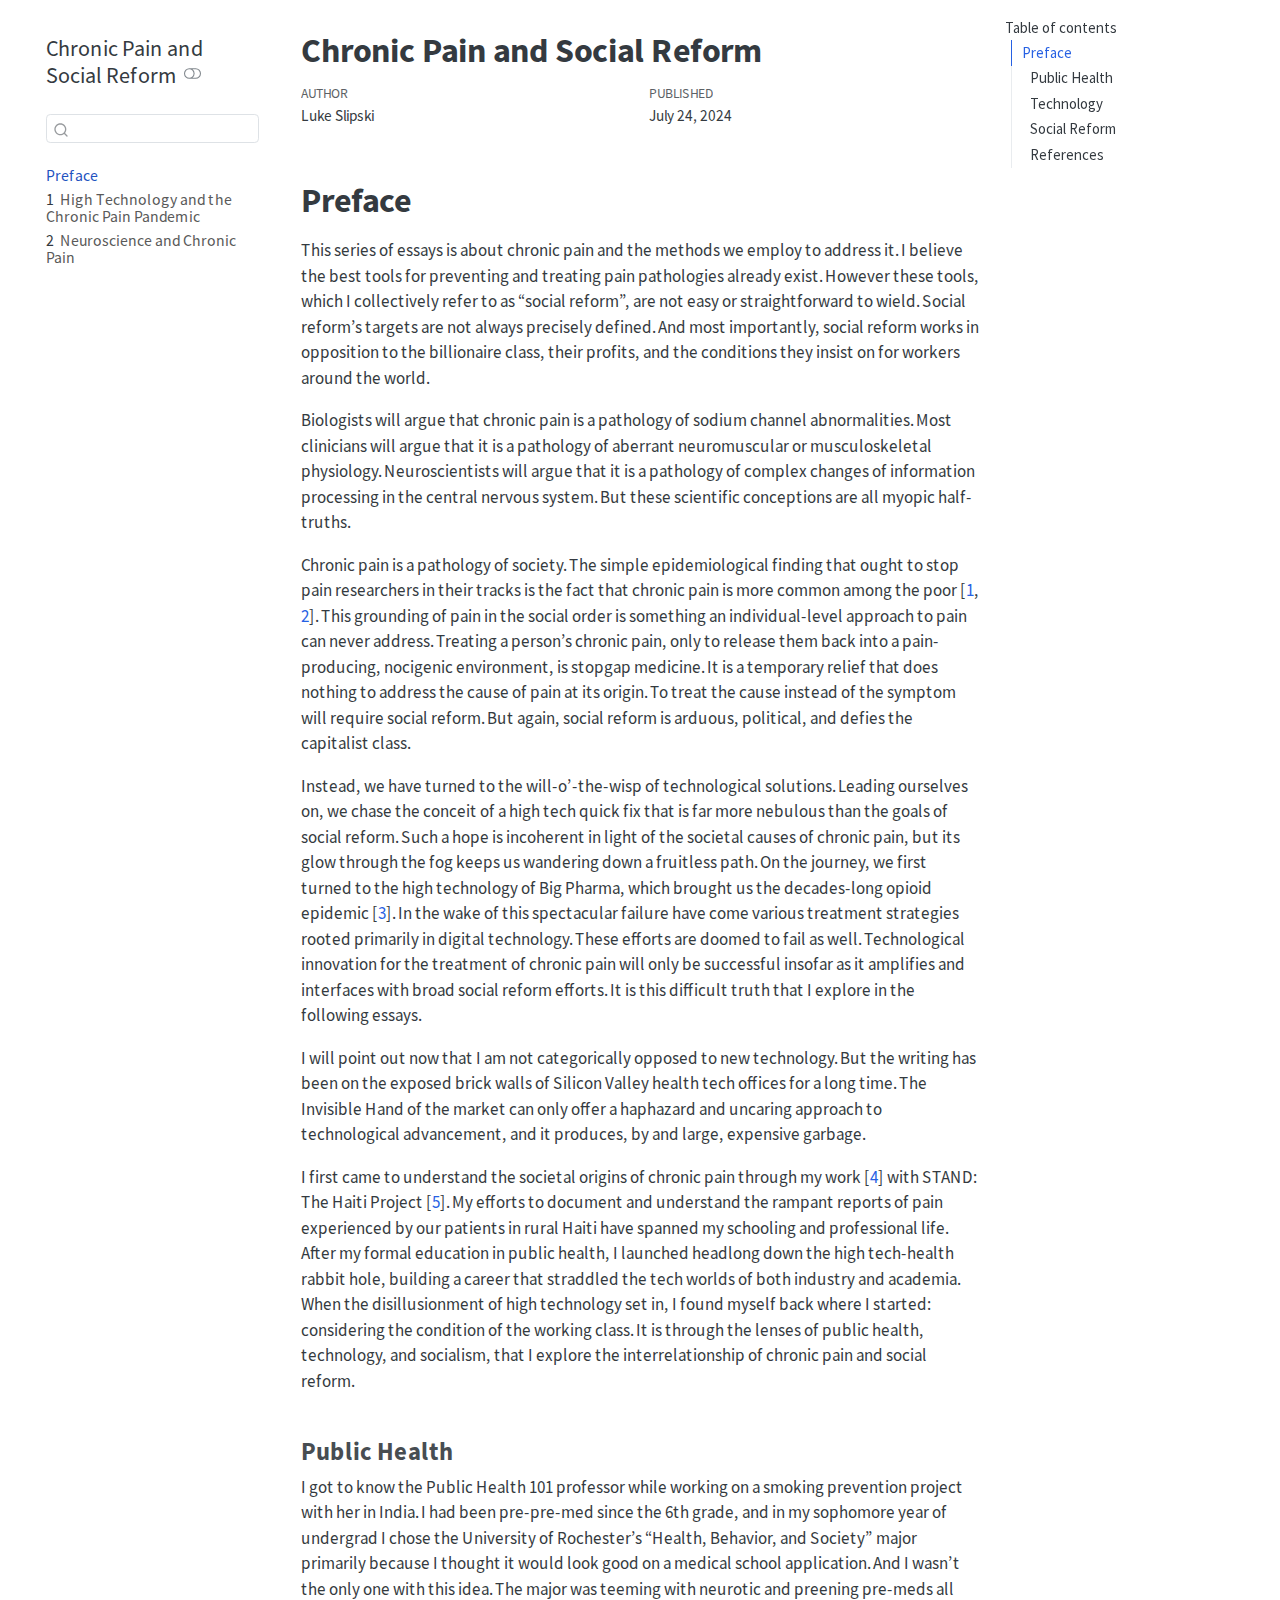
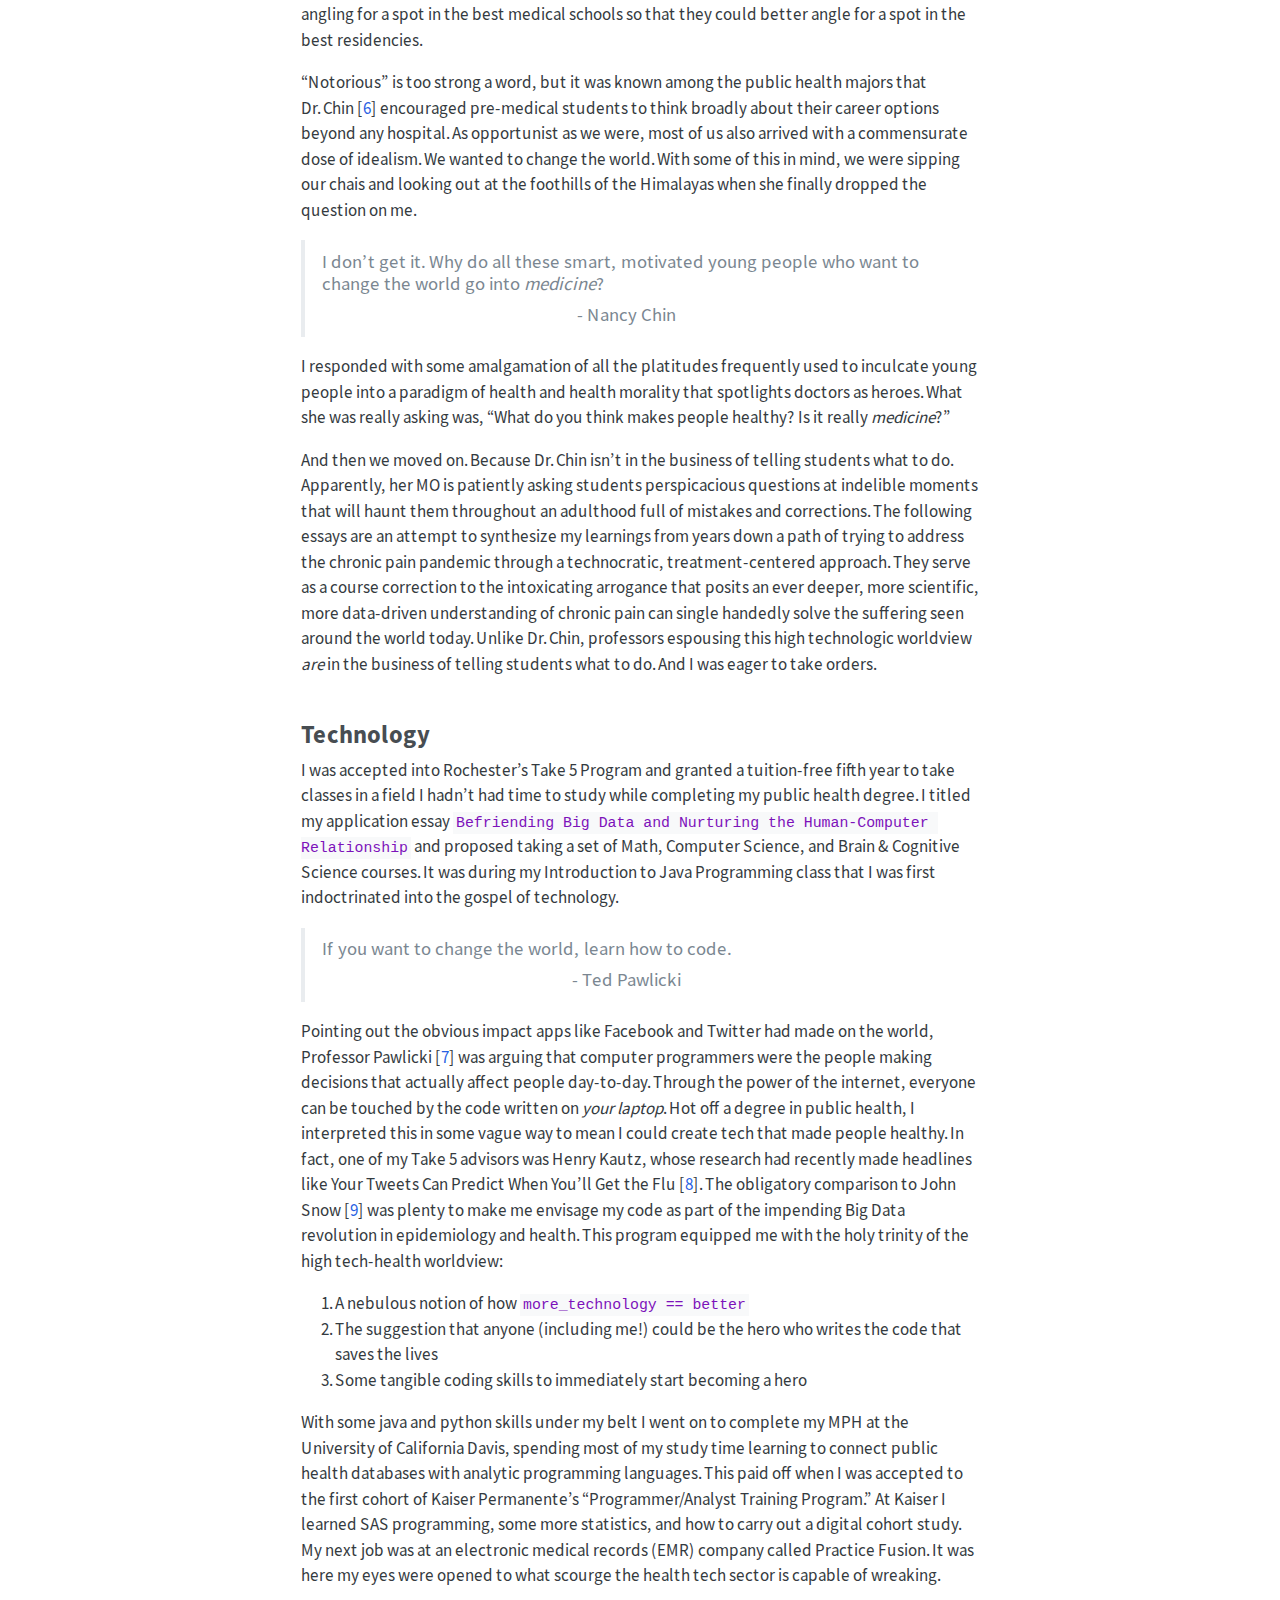
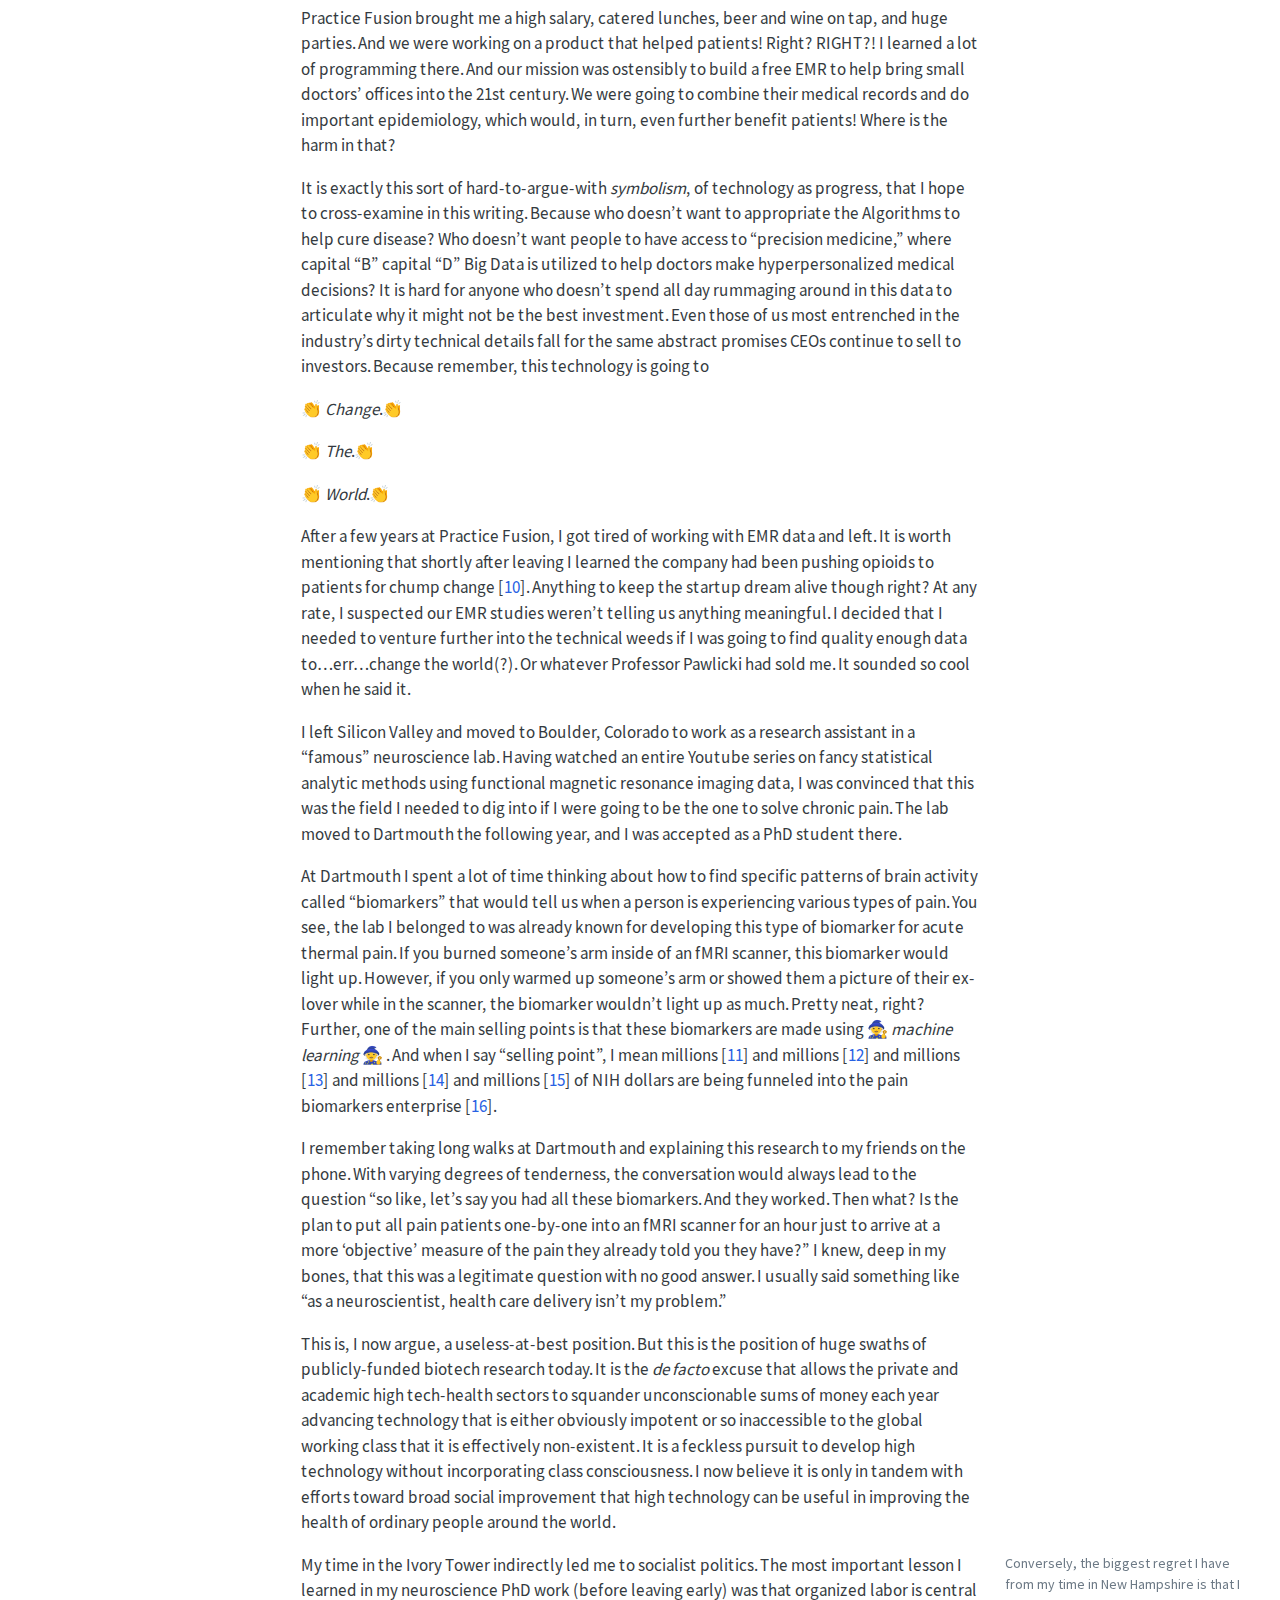
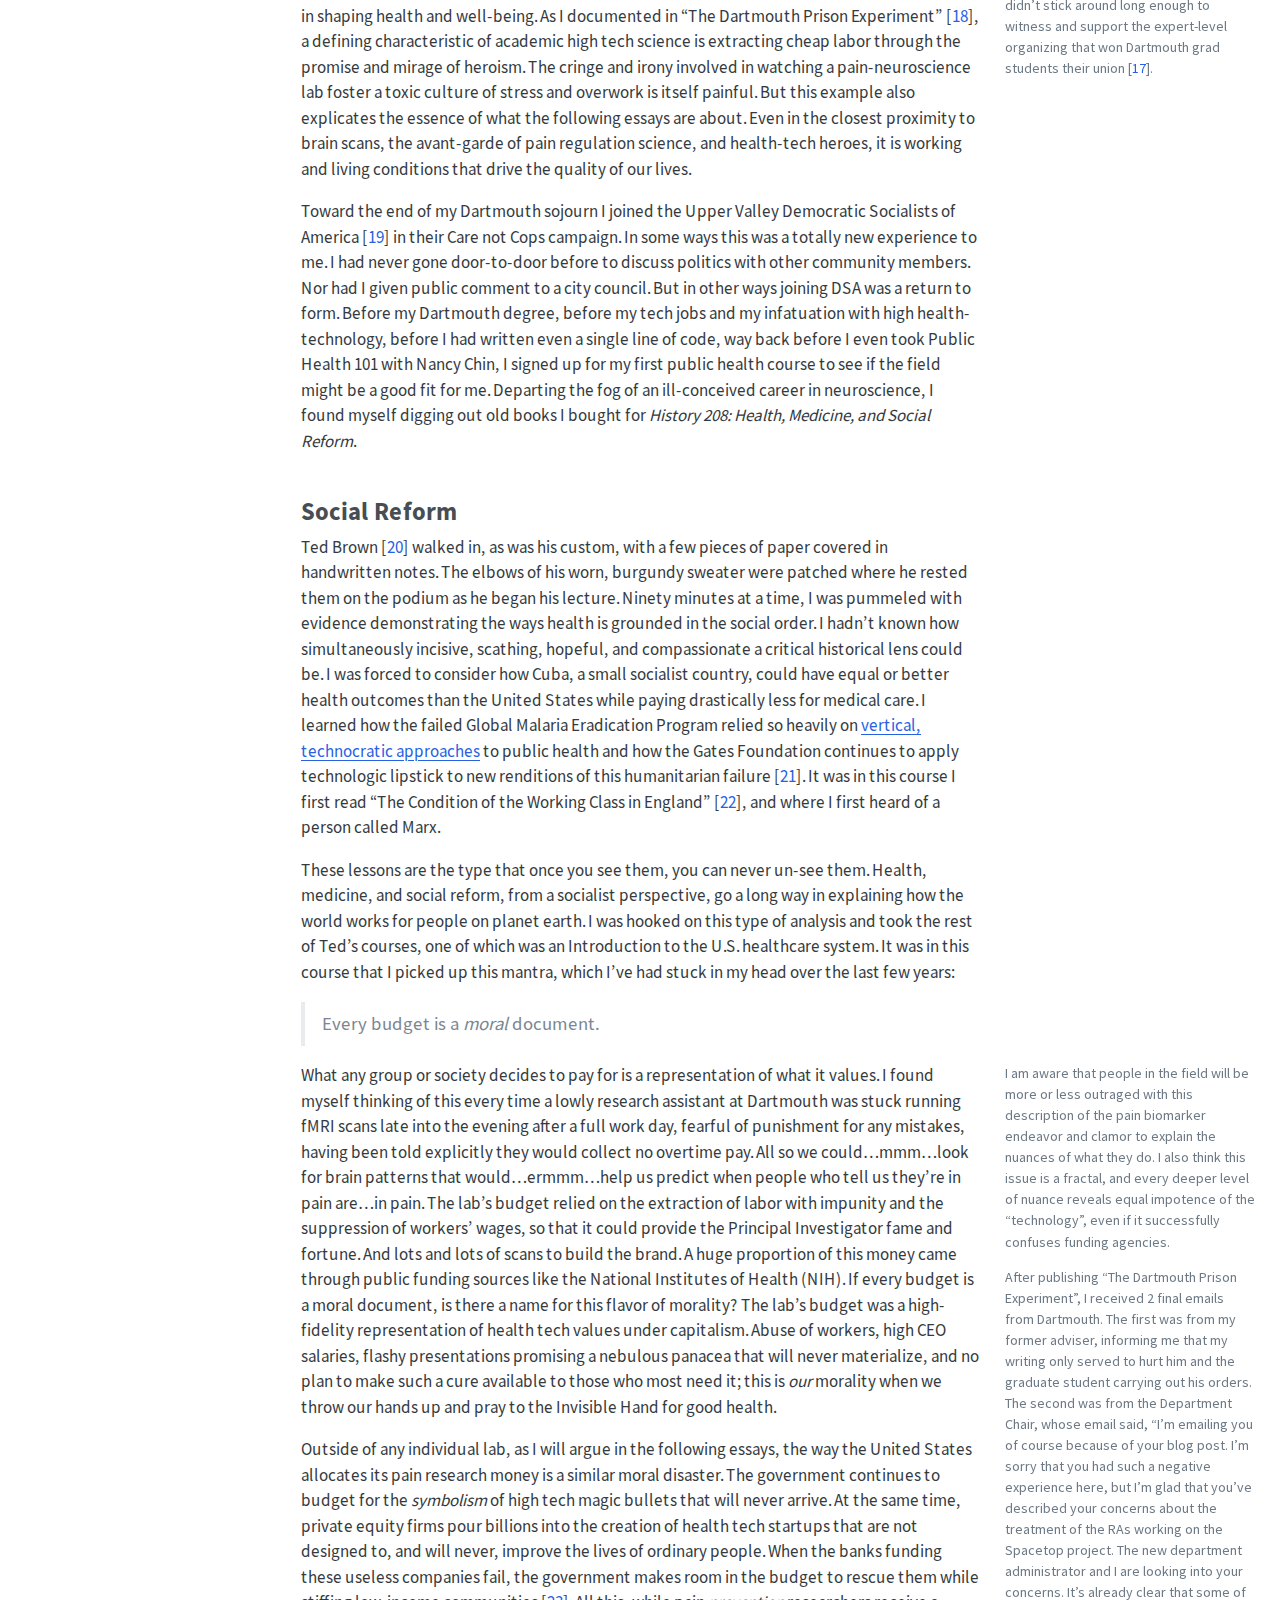
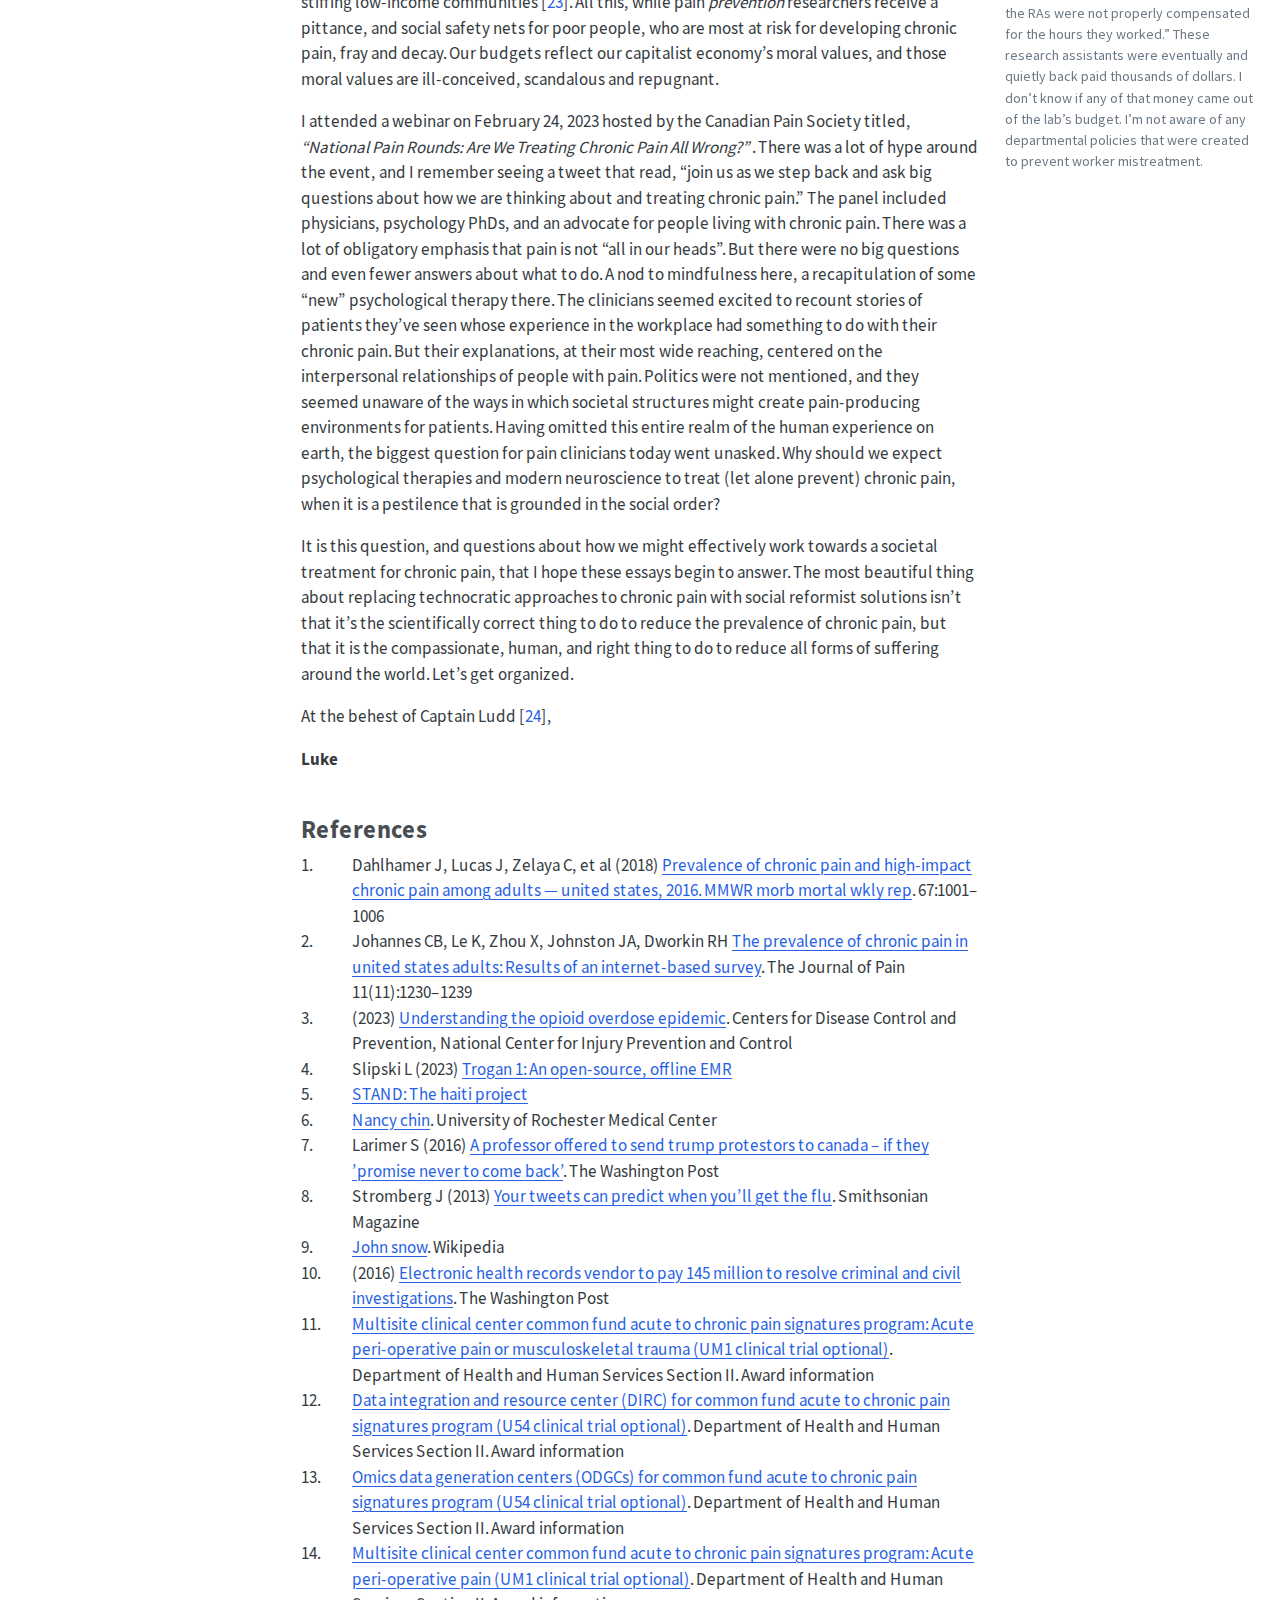
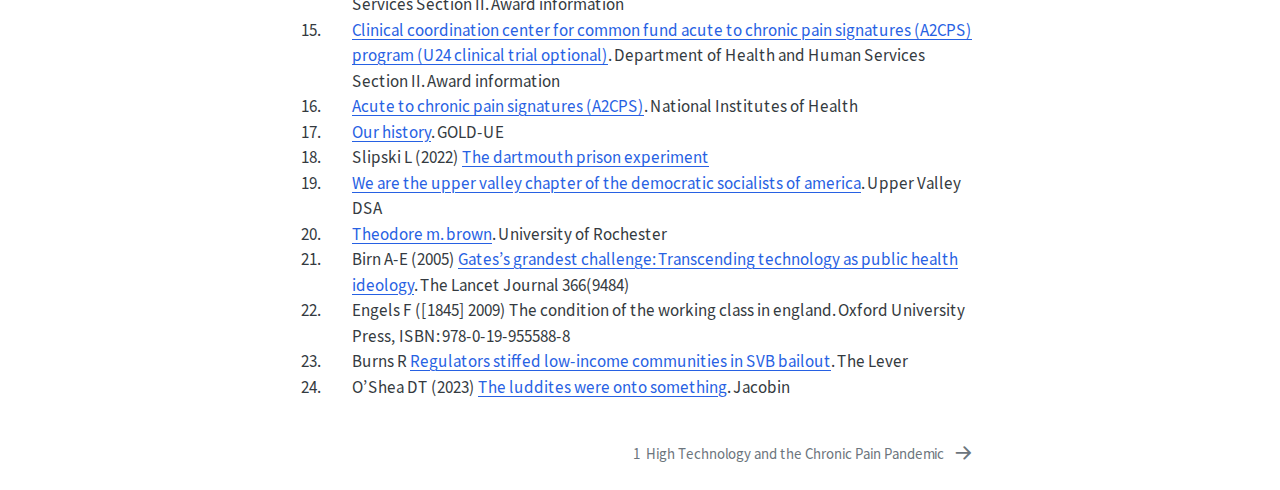
==== commit c92c6a6a: "changed percentage of glial funding" ====
--- a/_book/index.html
+++ b/_book/index.html
@@ -2,12 +2,12 @@
 <html xmlns="http://www.w3.org/1999/xhtml" lang="en" xml:lang="en"><head>
 
 <meta charset="utf-8">
-<meta name="generator" content="quarto-1.3.353">
+<meta name="generator" content="quarto-1.5.54">
 
 <meta name="viewport" content="width=device-width, initial-scale=1.0, user-scalable=yes">
 
 <meta name="author" content="Luke Slipski">
-<meta name="dcterms.date" content="2024-07-10">
+<meta name="dcterms.date" content="2024-07-24">
 
 <title>Chronic Pain and Social Reform</title>
 <style>
@@ -50,8 +50,44 @@
   composed: false,
 });
 
+const announceDismiss = () => {
+  const annEl = window.document.getElementById("quarto-announcement");
+  if (annEl) {
+    annEl.remove();
+
+    const annId = annEl.getAttribute("data-announcement-id");
+    window.localStorage.setItem(`quarto-announce-${annId}`, "true");
+  }
+};
+
+const announceRegister = () => {
+  const annEl = window.document.getElementById("quarto-announcement");
+  if (annEl) {
+    const annId = annEl.getAttribute("data-announcement-id");
+    const isDismissed =
+      window.localStorage.getItem(`quarto-announce-${annId}`) || false;
+    if (isDismissed) {
+      announceDismiss();
+      return;
+    } else {
+      annEl.classList.remove("hidden");
+    }
+
+    const actionEl = annEl.querySelector(".quarto-announcement-action");
+    if (actionEl) {
+      actionEl.addEventListener("click", function (e) {
+        e.preventDefault();
+        // Hide the bar immediately
+        announceDismiss();
+      });
+    }
+  }
+};
+
 window.document.addEventListener("DOMContentLoaded", function () {
   let init = false;
+
+  announceRegister();
 
   // Manage the back to top button, if one is present.
   let lastScrollTop = window.pageYOffset || document.documentElement.scrollTop;
@@ -130,6 +166,17 @@
     }
   }
 
+  function dashboardOffset() {
+    const dashboardNavEl = window.document.getElementById(
+      "quarto-dashboard-header"
+    );
+    if (dashboardNavEl !== null) {
+      return dashboardNavEl.clientHeight;
+    } else {
+      return 0;
+    }
+  }
+
   function updateDocumentOffsetWithoutAnimation() {
     updateDocumentOffset(false);
   }
@@ -137,7 +184,7 @@
   function updateDocumentOffset(animated) {
     // set body offset
     const topOffset = headerOffset();
-    const bodyOffset = topOffset + footerOffset();
+    const bodyOffset = topOffset + footerOffset() + dashboardOffset();
     const bodyEl = window.document.body;
     bodyEl.setAttribute("data-bs-offset", topOffset);
     bodyEl.style.paddingTop = topOffset + "px";
@@ -250,9 +297,9 @@
   // Observe size changed for the header
   const headerEl = window.document.querySelector("header.fixed-top");
   if (headerEl && window.ResizeObserver) {
-    const observer = new window.ResizeObserver(
-      updateDocumentOffsetWithoutAnimation
-    );
+    const observer = new window.ResizeObserver(() => {
+      setTimeout(updateDocumentOffsetWithoutAnimation, 0);
+    });
     observer.observe(headerEl, {
       attributes: true,
       childList: true,
@@ -271,6 +318,7 @@
     const links = window.document.querySelectorAll("a");
     for (let i = 0; i < links.length; i++) {
       if (links[i].href) {
+        links[i].dataset.originalHref = links[i].href;
         links[i].href = links[i].href.replace(/\/index\.html/, "/");
       }
     }
@@ -278,7 +326,7 @@
     // Fixup any sharing links that require urls
     // Append url to any sharing urls
     const sharingLinks = window.document.querySelectorAll(
-      "a.sidebar-tools-main-item"
+      "a.sidebar-tools-main-item, a.quarto-navigation-tool, a.quarto-navbar-tools, a.quarto-navbar-tools-item"
     );
     for (let i = 0; i < sharingLinks.length; i++) {
       const sharingLink = sharingLinks[i];
@@ -336,8 +384,8 @@
  * Licensed MIT © Zeno Rocha
  */
 !function(t,e){"object"==typeof exports&&"object"==typeof module?module.exports=e():"function"==typeof define&&define.amd?define([],e):"object"==typeof exports?exports.ClipboardJS=e():t.ClipboardJS=e()}(this,function(){return n={686:function(t,e,n){"use strict";n.d(e,{default:function(){return b}});var e=n(279),i=n.n(e),e=n(370),u=n.n(e),e=n(817),r=n.n(e);function c(t){try{return document.execCommand(t)}catch(t){return}}var a=function(t){t=r()(t);return c("cut"),t};function o(t,e){var n,o,t=(n=t,o="rtl"===document.documentElement.getAttribute("dir"),(t=document.createElement("textarea")).style.fontSize="12pt",t.style.border="0",t.style.padding="0",t.style.margin="0",t.style.position="absolute",t.style[o?"right":"left"]="-9999px",o=window.pageYOffset||document.documentElement.scrollTop,t.style.top="".concat(o,"px"),t.setAttribute("readonly",""),t.value=n,t);return e.container.appendChild(t),e=r()(t),c("copy"),t.remove(),e}var f=function(t){var e=1<arguments.length&&void 0!==arguments[1]?arguments[1]:{container:document.body},n="";return"string"==typeof t?n=o(t,e):t instanceof HTMLInputElement&&!["text","search","url","tel","password"].includes(null==t?void 0:t.type)?n=o(t.value,e):(n=r()(t),c("copy")),n};function l(t){return(l="function"==typeof Symbol&&"symbol"==typeof Symbol.iterator?function(t){return typeof t}:function(t){return t&&"function"==typeof Symbol&&t.constructor===Symbol&&t!==Symbol.prototype?"symbol":typeof t})(t)}var s=function(){var t=0<arguments.length&&void 0!==arguments[0]?arguments[0]:{},e=t.action,n=void 0===e?"copy":e,o=t.container,e=t.target,t=t.text;if("copy"!==n&&"cut"!==n)throw new Error('Invalid "action" value, use either "copy" or "cut"');if(void 0!==e){if(!e||"object"!==l(e)||1!==e.nodeType)throw new Error('Invalid "target" value, use a valid Element');if("copy"===n&&e.hasAttribute("disabled"))throw new Error('Invalid "target" attribute. Please use "readonly" instead of "disabled" attribute');if("cut"===n&&(e.hasAttribute("readonly")||e.hasAttribute("disabled")))throw new Error('Invalid "target" attribute. You can\'t cut text from elements with "readonly" or "disabled" attributes')}return t?f(t,{container:o}):e?"cut"===n?a(e):f(e,{container:o}):void 0};function p(t){return(p="function"==typeof Symbol&&"symbol"==typeof Symbol.iterator?function(t){return typeof t}:function(t){return t&&"function"==typeof Symbol&&t.constructor===Symbol&&t!==Symbol.prototype?"symbol":typeof t})(t)}function d(t,e){for(var n=0;n<e.length;n++){var o=e[n];o.enumerable=o.enumerable||!1,o.configurable=!0,"value"in o&&(o.writable=!0),Object.defineProperty(t,o.key,o)}}function y(t,e){return(y=Object.setPrototypeOf||function(t,e){return t.__proto__=e,t})(t,e)}function h(n){var o=function(){if("undefined"==typeof Reflect||!Reflect.construct)return!1;if(Reflect.construct.sham)return!1;if("function"==typeof Proxy)return!0;try{return Date.prototype.toString.call(Reflect.construct(Date,[],function(){})),!0}catch(t){return!1}}();return function(){var t,e=v(n);return t=o?(t=v(this).constructor,Reflect.construct(e,arguments,t)):e.apply(this,arguments),e=this,!(t=t)||"object"!==p(t)&&"function"!=typeof t?function(t){if(void 0!==t)return t;throw new ReferenceError("this hasn't been initialised - super() hasn't been called")}(e):t}}function v(t){return(v=Object.setPrototypeOf?Object.getPrototypeOf:function(t){return t.__proto__||Object.getPrototypeOf(t)})(t)}function m(t,e){t="data-clipboard-".concat(t);if(e.hasAttribute(t))return e.getAttribute(t)}var b=function(){!function(t,e){if("function"!=typeof e&&null!==e)throw new TypeError("Super expression must either be null or a function");t.prototype=Object.create(e&&e.prototype,{constructor:{value:t,writable:!0,configurable:!0}}),e&&y(t,e)}(r,i());var t,e,n,o=h(r);function r(t,e){var n;return function(t){if(!(t instanceof r))throw new TypeError("Cannot call a class as a function")}(this),(n=o.call(this)).resolveOptions(e),n.listenClick(t),n}return t=r,n=[{key:"copy",value:function(t){var e=1<arguments.length&&void 0!==arguments[1]?arguments[1]:{container:document.body};return f(t,e)}},{key:"cut",value:function(t){return a(t)}},{key:"isSupported",value:function(){var t=0<arguments.length&&void 0!==arguments[0]?arguments[0]:["copy","cut"],t="string"==typeof t?[t]:t,e=!!document.queryCommandSupported;return t.forEach(function(t){e=e&&!!document.queryCommandSupported(t)}),e}}],(e=[{key:"resolveOptions",value:function(){var t=0<arguments.length&&void 0!==arguments[0]?arguments[0]:{};this.action="function"==typeof t.action?t.action:this.defaultAction,this.target="function"==typeof t.target?t.target:this.defaultTarget,this.text="function"==typeof t.text?t.text:this.defaultText,this.container="object"===p(t.container)?t.container:document.body}},{key:"listenClick",value:function(t){var e=this;this.listener=u()(t,"click",function(t){return e.onClick(t)})}},{key:"onClick",value:function(t){var e=t.delegateTarget||t.currentTarget,n=this.action(e)||"copy",t=s({action:n,container:this.container,target:this.target(e),text:this.text(e)});this.emit(t?"success":"error",{action:n,text:t,trigger:e,clearSelection:function(){e&&e.focus(),window.getSelection().removeAllRanges()}})}},{key:"defaultAction",value:function(t){return m("action",t)}},{key:"defaultTarget",value:function(t){t=m("target",t);if(t)return document.querySelector(t)}},{key:"defaultText",value:function(t){return m("text",t)}},{key:"destroy",value:function(){this.listener.destroy()}}])&&d(t.prototype,e),n&&d(t,n),r}()},828:function(t){var e;"undefined"==typeof Element||Element.prototype.matches||((e=Element.prototype).matches=e.matchesSelector||e.mozMatchesSelector||e.msMatchesSelector||e.oMatchesSelector||e.webkitMatchesSelector),t.exports=function(t,e){for(;t&&9!==t.nodeType;){if("function"==typeof t.matches&&t.matches(e))return t;t=t.parentNode}}},438:function(t,e,n){var u=n(828);function i(t,e,n,o,r){var i=function(e,n,t,o){return function(t){t.delegateTarget=u(t.target,n),t.delegateTarget&&o.call(e,t)}}.apply(this,arguments);return t.addEventListener(n,i,r),{destroy:function(){t.removeEventListener(n,i,r)}}}t.exports=function(t,e,n,o,r){return"function"==typeof t.addEventListener?i.apply(null,arguments):"function"==typeof n?i.bind(null,document).apply(null,arguments):("string"==typeof t&&(t=document.querySelectorAll(t)),Array.prototype.map.call(t,function(t){return i(t,e,n,o,r)}))}},879:function(t,n){n.node=function(t){return void 0!==t&&t instanceof HTMLElement&&1===t.nodeType},n.nodeList=function(t){var e=Object.prototype.toString.call(t);return void 0!==t&&("[object NodeList]"===e||"[object HTMLCollection]"===e)&&"length"in t&&(0===t.length||n.node(t[0]))},n.string=function(t){return"string"==typeof t||t instanceof String},n.fn=function(t){return"[object Function]"===Object.prototype.toString.call(t)}},370:function(t,e,n){var f=n(879),l=n(438);t.exports=function(t,e,n){if(!t&&!e&&!n)throw new Error("Missing required arguments");if(!f.string(e))throw new TypeError("Second argument must be a String");if(!f.fn(n))throw new TypeError("Third argument must be a Function");if(f.node(t))return c=e,a=n,(u=t).addEventListener(c,a),{destroy:function(){u.removeEventListener(c,a)}};if(f.nodeList(t))return o=t,r=e,i=n,Array.prototype.forEach.call(o,function(t){t.addEventListener(r,i)}),{destroy:function(){Array.prototype.forEach.call(o,function(t){t.removeEventListener(r,i)})}};if(f.string(t))return t=t,e=e,n=n,l(document.body,t,e,n);throw new TypeError("First argument must be a String, HTMLElement, HTMLCollection, or NodeList");var o,r,i,u,c,a}},817:function(t){t.exports=function(t){var e,n="SELECT"===t.nodeName?(t.focus(),t.value):"INPUT"===t.nodeName||"TEXTAREA"===t.nodeName?((e=t.hasAttribute("readonly"))||t.setAttribute("readonly",""),t.select(),t.setSelectionRange(0,t.value.length),e||t.removeAttribute("readonly"),t.value):(t.hasAttribute("contenteditable")&&t.focus(),n=window.getSelection(),(e=document.createRange()).selectNodeContents(t),n.removeAllRanges(),n.addRange(e),n.toString());return n}},279:function(t){function e(){}e.prototype={on:function(t,e,n){var o=this.e||(this.e={});return(o[t]||(o[t]=[])).push({fn:e,ctx:n}),this},once:function(t,e,n){var o=this;function r(){o.off(t,r),e.apply(n,arguments)}return r._=e,this.on(t,r,n)},emit:function(t){for(var e=[].slice.call(arguments,1),n=((this.e||(this.e={}))[t]||[]).slice(),o=0,r=n.length;o<r;o++)n[o].fn.apply(n[o].ctx,e);return this},off:function(t,e){var n=this.e||(this.e={}),o=n[t],r=[];if(o&&e)for(var i=0,u=o.length;i<u;i++)o[i].fn!==e&&o[i].fn._!==e&&r.push(o[i]);return r.length?n[t]=r:delete n[t],this}},t.exports=e,t.exports.TinyEmitter=e}},r={},o.n=function(t){var e=t&&t.__esModule?function(){return t.default}:function(){return t};return o.d(e,{a:e}),e},o.d=function(t,e){for(var n in e)o.o(e,n)&&!o.o(t,n)&&Object.defineProperty(t,n,{enumerable:!0,get:e[n]})},o.o=function(t,e){return Object.prototype.hasOwnProperty.call(t,e)},o(686).default;function o(t){if(r[t])return r[t].exports;var e=r[t]={exports:{}};return n[t](e,e.exports,o),e.exports}var n,r});</script>
-<script>/*! @algolia/autocomplete-js 1.7.3 | MIT License | © Algolia, Inc. and contributors | https://github.com/algolia/autocomplete */
-!function(e,t){"object"==typeof exports&&"undefined"!=typeof module?t(exports):"function"==typeof define&&define.amd?define(["exports"],t):t((e="undefined"!=typeof globalThis?globalThis:e||self)["@algolia/autocomplete-js"]={})}(this,(function(e){"use strict";function t(e,t){var n=Object.keys(e);if(Object.getOwnPropertySymbols){var r=Object.getOwnPropertySymbols(e);t&&(r=r.filter((function(t){return Object.getOwnPropertyDescriptor(e,t).enumerable}))),n.push.apply(n,r)}return n}function n(e){for(var n=1;n<arguments.length;n++){var r=null!=arguments[n]?arguments[n]:{};n%2?t(Object(r),!0).forEach((function(t){o(e,t,r[t])})):Object.getOwnPropertyDescriptors?Object.defineProperties(e,Object.getOwnPropertyDescriptors(r)):t(Object(r)).forEach((function(t){Object.defineProperty(e,t,Object.getOwnPropertyDescriptor(r,t))}))}return e}function r(e){return r="function"==typeof Symbol&&"symbol"==typeof Symbol.iterator?function(e){return typeof e}:function(e){return e&&"function"==typeof Symbol&&e.constructor===Symbol&&e!==Symbol.prototype?"symbol":typeof e},r(e)}function o(e,t,n){return t in e?Object.defineProperty(e,t,{value:n,enumerable:!0,configurable:!0,writable:!0}):e[t]=n,e}function i(){return i=Object.assign||function(e){for(var t=1;t<arguments.length;t++){var n=arguments[t];for(var r in n)Object.prototype.hasOwnProperty.call(n,r)&&(e[r]=n[r])}return e},i.apply(this,arguments)}function u(e,t){if(null==e)return{};var n,r,o=function(e,t){if(null==e)return{};var n,r,o={},i=Object.keys(e);for(r=0;r<i.length;r++)n=i[r],t.indexOf(n)>=0||(o[n]=e[n]);return o}(e,t);if(Object.getOwnPropertySymbols){var i=Object.getOwnPropertySymbols(e);for(r=0;r<i.length;r++)n=i[r],t.indexOf(n)>=0||Object.prototype.propertyIsEnumerable.call(e,n)&&(o[n]=e[n])}return o}function a(e,t){return function(e){if(Array.isArray(e))return e}(e)||function(e,t){var n=null==e?null:"undefined"!=typeof Symbol&&e[Symbol.iterator]||e["@@iterator"];if(null==n)return;var r,o,i=[],u=!0,a=!1;try{for(n=n.call(e);!(u=(r=n.next()).done)&&(i.push(r.value),!t||i.length!==t);u=!0);}catch(e){a=!0,o=e}finally{try{u||null==n.return||n.return()}finally{if(a)throw o}}return i}(e,t)||l(e,t)||function(){throw new TypeError("Invalid attempt to destructure non-iterable instance.\nIn order to be iterable, non-array objects must have a [Symbol.iterator]() method.")}()}function c(e){return function(e){if(Array.isArray(e))return s(e)}(e)||function(e){if("undefined"!=typeof Symbol&&null!=e[Symbol.iterator]||null!=e["@@iterator"])return Array.from(e)}(e)||l(e)||function(){throw new TypeError("Invalid attempt to spread non-iterable instance.\nIn order to be iterable, non-array objects must have a [Symbol.iterator]() method.")}()}function l(e,t){if(e){if("string"==typeof e)return s(e,t);var n=Object.prototype.toString.call(e).slice(8,-1);return"Object"===n&&e.constructor&&(n=e.constructor.name),"Map"===n||"Set"===n?Array.from(e):"Arguments"===n||/^(?:Ui|I)nt(?:8|16|32)(?:Clamped)?Array$/.test(n)?s(e,t):void 0}}function s(e,t){(null==t||t>e.length)&&(t=e.length);for(var n=0,r=new Array(t);n<t;n++)r[n]=e[n];return r}function p(e){return{current:e}}function f(e,t){var n=void 0;return function(){for(var r=arguments.length,o=new Array(r),i=0;i<r;i++)o[i]=arguments[i];n&&clearTimeout(n),n=setTimeout((function(){return e.apply(void 0,o)}),t)}}function d(e){return e.reduce((function(e,t){return e.concat(t)}),[])}var m=0;function v(){return"autocomplete-".concat(m++)}function h(e,t){return t.reduce((function(e,t){return e&&e[t]}),e)}function g(e){return 0===e.collections.length?0:e.collections.reduce((function(e,t){return e+t.items.length}),0)}var y=function(){},b="1.7.3",O=[{segment:"autocomplete-core",version:b}];function _(e,t){var n=t;return{then:function(t,r){return _(e.then(j(t,n,e),j(r,n,e)),n)},catch:function(t){return _(e.catch(j(t,n,e)),n)},finally:function(t){return t&&n.onCancelList.push(t),_(e.finally(j(t&&function(){return n.onCancelList=[],t()},n,e)),n)},cancel:function(){n.isCanceled=!0;var e=n.onCancelList;n.onCancelList=[],e.forEach((function(e){e()}))},isCanceled:function(){return!0===n.isCanceled}}}function P(e){return _(e,{isCanceled:!1,onCancelList:[]})}function j(e,t,n){return e?function(n){return t.isCanceled?n:e(n)}:n}function w(e,t,n,r){if(!n)return null;if(e<0&&(null===t||null!==r&&0===t))return n+e;var o=(null===t?-1:t)+e;return o<=-1||o>=n?null===r?null:0:o}function S(e,t){var n=Object.keys(e);if(Object.getOwnPropertySymbols){var r=Object.getOwnPropertySymbols(e);t&&(r=r.filter((function(t){return Object.getOwnPropertyDescriptor(e,t).enumerable}))),n.push.apply(n,r)}return n}function I(e,t,n){return t in e?Object.defineProperty(e,t,{value:n,enumerable:!0,configurable:!0,writable:!0}):e[t]=n,e}function E(e,t){var n=[];return Promise.resolve(e(t)).then((function(e){return Promise.all(e.filter((function(e){return Boolean(e)})).map((function(e){if(e.sourceId,n.includes(e.sourceId))throw new Error("[Autocomplete] The `sourceId` ".concat(JSON.stringify(e.sourceId)," is not unique."));n.push(e.sourceId);var t=function(e){for(var t=1;t<arguments.length;t++){var n=null!=arguments[t]?arguments[t]:{};t%2?S(Object(n),!0).forEach((function(t){I(e,t,n[t])})):Object.getOwnPropertyDescriptors?Object.defineProperties(e,Object.getOwnPropertyDescriptors(n)):S(Object(n)).forEach((function(t){Object.defineProperty(e,t,Object.getOwnPropertyDescriptor(n,t))}))}return e}({getItemInputValue:function(e){return e.state.query},getItemUrl:function(){},onSelect:function(e){(0,e.setIsOpen)(!1)},onActive:y},e);return Promise.resolve(t)})))}))}function A(e){var t=function(e){var t=e.collections.map((function(e){return e.items.length})).reduce((function(e,t,n){var r=(e[n-1]||0)+t;return e.push(r),e}),[]).reduce((function(t,n){return n<=e.activeItemId?t+1:t}),0);return e.collections[t]}(e);if(!t)return null;var n=t.items[function(e){for(var t=e.state,n=e.collection,r=!1,o=0,i=0;!1===r;){var u=t.collections[o];if(u===n){r=!0;break}i+=u.items.length,o++}return t.activeItemId-i}({state:e,collection:t})],r=t.source;return{item:n,itemInputValue:r.getItemInputValue({item:n,state:e}),itemUrl:r.getItemUrl({item:n,state:e}),source:r}}var C=/((gt|sm)-|galaxy nexus)|samsung[- ]/i;function D(e,t){var n=Object.keys(e);if(Object.getOwnPropertySymbols){var r=Object.getOwnPropertySymbols(e);t&&(r=r.filter((function(t){return Object.getOwnPropertyDescriptor(e,t).enumerable}))),n.push.apply(n,r)}return n}function k(e){for(var t=1;t<arguments.length;t++){var n=null!=arguments[t]?arguments[t]:{};t%2?D(Object(n),!0).forEach((function(t){x(e,t,n[t])})):Object.getOwnPropertyDescriptors?Object.defineProperties(e,Object.getOwnPropertyDescriptors(n)):D(Object(n)).forEach((function(t){Object.defineProperty(e,t,Object.getOwnPropertyDescriptor(n,t))}))}return e}function x(e,t,n){return t in e?Object.defineProperty(e,t,{value:n,enumerable:!0,configurable:!0,writable:!0}):e[t]=n,e}function N(e,t){var n=Object.keys(e);if(Object.getOwnPropertySymbols){var r=Object.getOwnPropertySymbols(e);t&&(r=r.filter((function(t){return Object.getOwnPropertyDescriptor(e,t).enumerable}))),n.push.apply(n,r)}return n}function q(e,t,n){return t in e?Object.defineProperty(e,t,{value:n,enumerable:!0,configurable:!0,writable:!0}):e[t]=n,e}function R(e,t,n){var r,o=t.initialState;return{getState:function(){return o},dispatch:function(r,i){var u=function(e){for(var t=1;t<arguments.length;t++){var n=null!=arguments[t]?arguments[t]:{};t%2?N(Object(n),!0).forEach((function(t){q(e,t,n[t])})):Object.getOwnPropertyDescriptors?Object.defineProperties(e,Object.getOwnPropertyDescriptors(n)):N(Object(n)).forEach((function(t){Object.defineProperty(e,t,Object.getOwnPropertyDescriptor(n,t))}))}return e}({},o);o=e(o,{type:r,props:t,payload:i}),n({state:o,prevState:u})},pendingRequests:(r=[],{add:function(e){return r.push(e),e.finally((function(){r=r.filter((function(t){return t!==e}))}))},cancelAll:function(){r.forEach((function(e){return e.cancel()}))},isEmpty:function(){return 0===r.length}})}}function T(e,t){var n=Object.keys(e);if(Object.getOwnPropertySymbols){var r=Object.getOwnPropertySymbols(e);t&&(r=r.filter((function(t){return Object.getOwnPropertyDescriptor(e,t).enumerable}))),n.push.apply(n,r)}return n}function L(e){for(var t=1;t<arguments.length;t++){var n=null!=arguments[t]?arguments[t]:{};t%2?T(Object(n),!0).forEach((function(t){B(e,t,n[t])})):Object.getOwnPropertyDescriptors?Object.defineProperties(e,Object.getOwnPropertyDescriptors(n)):T(Object(n)).forEach((function(t){Object.defineProperty(e,t,Object.getOwnPropertyDescriptor(n,t))}))}return e}function B(e,t,n){return t in e?Object.defineProperty(e,t,{value:n,enumerable:!0,configurable:!0,writable:!0}):e[t]=n,e}function F(e){return function(e){if(Array.isArray(e))return M(e)}(e)||function(e){if("undefined"!=typeof Symbol&&null!=e[Symbol.iterator]||null!=e["@@iterator"])return Array.from(e)}(e)||function(e,t){if(!e)return;if("string"==typeof e)return M(e,t);var n=Object.prototype.toString.call(e).slice(8,-1);"Object"===n&&e.constructor&&(n=e.constructor.name);if("Map"===n||"Set"===n)return Array.from(e);if("Arguments"===n||/^(?:Ui|I)nt(?:8|16|32)(?:Clamped)?Array$/.test(n))return M(e,t)}(e)||function(){throw new TypeError("Invalid attempt to spread non-iterable instance.\nIn order to be iterable, non-array objects must have a [Symbol.iterator]() method.")}()}function M(e,t){(null==t||t>e.length)&&(t=e.length);for(var n=0,r=new Array(t);n<t;n++)r[n]=e[n];return r}function U(e,t){var n=Object.keys(e);if(Object.getOwnPropertySymbols){var r=Object.getOwnPropertySymbols(e);t&&(r=r.filter((function(t){return Object.getOwnPropertyDescriptor(e,t).enumerable}))),n.push.apply(n,r)}return n}function H(e){for(var t=1;t<arguments.length;t++){var n=null!=arguments[t]?arguments[t]:{};t%2?U(Object(n),!0).forEach((function(t){V(e,t,n[t])})):Object.getOwnPropertyDescriptors?Object.defineProperties(e,Object.getOwnPropertyDescriptors(n)):U(Object(n)).forEach((function(t){Object.defineProperty(e,t,Object.getOwnPropertyDescriptor(n,t))}))}return e}function V(e,t,n){return t in e?Object.defineProperty(e,t,{value:n,enumerable:!0,configurable:!0,writable:!0}):e[t]=n,e}function W(e,t){var n=Object.keys(e);if(Object.getOwnPropertySymbols){var r=Object.getOwnPropertySymbols(e);t&&(r=r.filter((function(t){return Object.getOwnPropertyDescriptor(e,t).enumerable}))),n.push.apply(n,r)}return n}function Q(e){for(var t=1;t<arguments.length;t++){var n=null!=arguments[t]?arguments[t]:{};t%2?W(Object(n),!0).forEach((function(t){$(e,t,n[t])})):Object.getOwnPropertyDescriptors?Object.defineProperties(e,Object.getOwnPropertyDescriptors(n)):W(Object(n)).forEach((function(t){Object.defineProperty(e,t,Object.getOwnPropertyDescriptor(n,t))}))}return e}function $(e,t,n){return t in e?Object.defineProperty(e,t,{value:n,enumerable:!0,configurable:!0,writable:!0}):e[t]=n,e}function z(e){return function(e){if(Array.isArray(e))return G(e)}(e)||function(e){if("undefined"!=typeof Symbol&&null!=e[Symbol.iterator]||null!=e["@@iterator"])return Array.from(e)}(e)||function(e,t){if(!e)return;if("string"==typeof e)return G(e,t);var n=Object.prototype.toString.call(e).slice(8,-1);"Object"===n&&e.constructor&&(n=e.constructor.name);if("Map"===n||"Set"===n)return Array.from(e);if("Arguments"===n||/^(?:Ui|I)nt(?:8|16|32)(?:Clamped)?Array$/.test(n))return G(e,t)}(e)||function(){throw new TypeError("Invalid attempt to spread non-iterable instance.\nIn order to be iterable, non-array objects must have a [Symbol.iterator]() method.")}()}function G(e,t){(null==t||t>e.length)&&(t=e.length);for(var n=0,r=new Array(t);n<t;n++)r[n]=e[n];return r}function K(e,t){var n=Object.keys(e);if(Object.getOwnPropertySymbols){var r=Object.getOwnPropertySymbols(e);t&&(r=r.filter((function(t){return Object.getOwnPropertyDescriptor(e,t).enumerable}))),n.push.apply(n,r)}return n}function J(e){for(var t=1;t<arguments.length;t++){var n=null!=arguments[t]?arguments[t]:{};t%2?K(Object(n),!0).forEach((function(t){Y(e,t,n[t])})):Object.getOwnPropertyDescriptors?Object.defineProperties(e,Object.getOwnPropertyDescriptors(n)):K(Object(n)).forEach((function(t){Object.defineProperty(e,t,Object.getOwnPropertyDescriptor(n,t))}))}return e}function Y(e,t,n){return t in e?Object.defineProperty(e,t,{value:n,enumerable:!0,configurable:!0,writable:!0}):e[t]=n,e}function X(e){return Boolean(e.execute)}function Z(e,t){return n=e,Boolean(null==n?void 0:n.execute)?J(J({},e),{},{requests:e.queries.map((function(n){return{query:n,sourceId:t,transformResponse:e.transformResponse}}))}):{items:e,sourceId:t};var n}function ee(e){var t=e.reduce((function(e,t){if(!X(t))return e.push(t),e;var n=t.searchClient,r=t.execute,o=t.requesterId,i=t.requests,u=e.find((function(e){return X(t)&&X(e)&&e.searchClient===n&&Boolean(o)&&e.requesterId===o}));if(u){var a;(a=u.items).push.apply(a,z(i))}else{var c={execute:r,requesterId:o,items:i,searchClient:n};e.push(c)}return e}),[]).map((function(e){if(!X(e))return Promise.resolve(e);var t=e,n=t.execute,r=t.items;return n({searchClient:t.searchClient,requests:r})}));return Promise.all(t).then((function(e){return d(e)}))}function te(e,t){return t.map((function(t){var n=e.filter((function(e){return e.sourceId===t.sourceId})),r=n.map((function(e){return e.items})),o=n[0].transformResponse,i=o?o(function(e){var t=e.map((function(e){var t;return k(k({},e),{},{hits:null===(t=e.hits)||void 0===t?void 0:t.map((function(t){return k(k({},t),{},{__autocomplete_indexName:e.index,__autocomplete_queryID:e.queryID})}))})}));return{results:t,hits:t.map((function(e){return e.hits})).filter(Boolean),facetHits:t.map((function(e){var t;return null===(t=e.facetHits)||void 0===t?void 0:t.map((function(e){return{label:e.value,count:e.count,_highlightResult:{label:{value:e.highlighted}}}}))})).filter(Boolean)}}(r)):r;return i.every(Boolean),'The `getItems` function from source "'.concat(t.sourceId,'" must return an array of items but returned ').concat(JSON.stringify(void 0),".\n\nDid you forget to return items?\n\nSee: https://www.algolia.com/doc/ui-libraries/autocomplete/core-concepts/sources/#param-getitems"),{source:t,items:i}}))}var ne=["event","nextState","props","query","refresh","store"];function re(e,t){var n=Object.keys(e);if(Object.getOwnPropertySymbols){var r=Object.getOwnPropertySymbols(e);t&&(r=r.filter((function(t){return Object.getOwnPropertyDescriptor(e,t).enumerable}))),n.push.apply(n,r)}return n}function oe(e){for(var t=1;t<arguments.length;t++){var n=null!=arguments[t]?arguments[t]:{};t%2?re(Object(n),!0).forEach((function(t){ie(e,t,n[t])})):Object.getOwnPropertyDescriptors?Object.defineProperties(e,Object.getOwnPropertyDescriptors(n)):re(Object(n)).forEach((function(t){Object.defineProperty(e,t,Object.getOwnPropertyDescriptor(n,t))}))}return e}function ie(e,t,n){return t in e?Object.defineProperty(e,t,{value:n,enumerable:!0,configurable:!0,writable:!0}):e[t]=n,e}function ue(e,t){if(null==e)return{};var n,r,o=function(e,t){if(null==e)return{};var n,r,o={},i=Object.keys(e);for(r=0;r<i.length;r++)n=i[r],t.indexOf(n)>=0||(o[n]=e[n]);return o}(e,t);if(Object.getOwnPropertySymbols){var i=Object.getOwnPropertySymbols(e);for(r=0;r<i.length;r++)n=i[r],t.indexOf(n)>=0||Object.prototype.propertyIsEnumerable.call(e,n)&&(o[n]=e[n])}return o}var ae,ce,le,se=null,pe=(ae=-1,ce=-1,le=void 0,function(e){var t=++ae;return Promise.resolve(e).then((function(e){return le&&t<ce?le:(ce=t,le=e,e)}))});function fe(e){var t=e.event,n=e.nextState,r=void 0===n?{}:n,o=e.props,i=e.query,u=e.refresh,a=e.store,c=ue(e,ne);se&&o.environment.clearTimeout(se);var l=c.setCollections,s=c.setIsOpen,p=c.setQuery,f=c.setActiveItemId,m=c.setStatus;if(p(i),f(o.defaultActiveItemId),!i&&!1===o.openOnFocus){var v,h=a.getState().collections.map((function(e){return oe(oe({},e),{},{items:[]})}));m("idle"),l(h),s(null!==(v=r.isOpen)&&void 0!==v?v:o.shouldPanelOpen({state:a.getState()}));var g=P(pe(h).then((function(){return Promise.resolve()})));return a.pendingRequests.add(g)}m("loading"),se=o.environment.setTimeout((function(){m("stalled")}),o.stallThreshold);var y=P(pe(o.getSources(oe({query:i,refresh:u,state:a.getState()},c)).then((function(e){return Promise.all(e.map((function(e){return Promise.resolve(e.getItems(oe({query:i,refresh:u,state:a.getState()},c))).then((function(t){return Z(t,e.sourceId)}))}))).then(ee).then((function(t){return te(t,e)})).then((function(e){return function(e){var t=e.collections,n=e.props,r=e.state,o=t.reduce((function(e,t){return Q(Q({},e),{},$({},t.source.sourceId,Q(Q({},t.source),{},{getItems:function(){return d(t.items)}})))}),{});return d(n.reshape({sources:Object.values(o),sourcesBySourceId:o,state:r})).filter(Boolean).map((function(e){return{source:e,items:e.getItems()}}))}({collections:e,props:o,state:a.getState()})}))})))).then((function(e){var n;m("idle"),l(e);var p=o.shouldPanelOpen({state:a.getState()});s(null!==(n=r.isOpen)&&void 0!==n?n:o.openOnFocus&&!i&&p||p);var f=A(a.getState());if(null!==a.getState().activeItemId&&f){var d=f.item,v=f.itemInputValue,h=f.itemUrl,g=f.source;g.onActive(oe({event:t,item:d,itemInputValue:v,itemUrl:h,refresh:u,source:g,state:a.getState()},c))}})).finally((function(){m("idle"),se&&o.environment.clearTimeout(se)}));return a.pendingRequests.add(y)}var de=["event","props","refresh","store"];function me(e,t){var n=Object.keys(e);if(Object.getOwnPropertySymbols){var r=Object.getOwnPropertySymbols(e);t&&(r=r.filter((function(t){return Object.getOwnPropertyDescriptor(e,t).enumerable}))),n.push.apply(n,r)}return n}function ve(e){for(var t=1;t<arguments.length;t++){var n=null!=arguments[t]?arguments[t]:{};t%2?me(Object(n),!0).forEach((function(t){he(e,t,n[t])})):Object.getOwnPropertyDescriptors?Object.defineProperties(e,Object.getOwnPropertyDescriptors(n)):me(Object(n)).forEach((function(t){Object.defineProperty(e,t,Object.getOwnPropertyDescriptor(n,t))}))}return e}function he(e,t,n){return t in e?Object.defineProperty(e,t,{value:n,enumerable:!0,configurable:!0,writable:!0}):e[t]=n,e}function ge(e,t){if(null==e)return{};var n,r,o=function(e,t){if(null==e)return{};var n,r,o={},i=Object.keys(e);for(r=0;r<i.length;r++)n=i[r],t.indexOf(n)>=0||(o[n]=e[n]);return o}(e,t);if(Object.getOwnPropertySymbols){var i=Object.getOwnPropertySymbols(e);for(r=0;r<i.length;r++)n=i[r],t.indexOf(n)>=0||Object.prototype.propertyIsEnumerable.call(e,n)&&(o[n]=e[n])}return o}var ye=["props","refresh","store"],be=["inputElement","formElement","panelElement"],Oe=["inputElement"],_e=["inputElement","maxLength"],Pe=["item","source"];function je(e,t){var n=Object.keys(e);if(Object.getOwnPropertySymbols){var r=Object.getOwnPropertySymbols(e);t&&(r=r.filter((function(t){return Object.getOwnPropertyDescriptor(e,t).enumerable}))),n.push.apply(n,r)}return n}function we(e){for(var t=1;t<arguments.length;t++){var n=null!=arguments[t]?arguments[t]:{};t%2?je(Object(n),!0).forEach((function(t){Se(e,t,n[t])})):Object.getOwnPropertyDescriptors?Object.defineProperties(e,Object.getOwnPropertyDescriptors(n)):je(Object(n)).forEach((function(t){Object.defineProperty(e,t,Object.getOwnPropertyDescriptor(n,t))}))}return e}function Se(e,t,n){return t in e?Object.defineProperty(e,t,{value:n,enumerable:!0,configurable:!0,writable:!0}):e[t]=n,e}function Ie(e,t){if(null==e)return{};var n,r,o=function(e,t){if(null==e)return{};var n,r,o={},i=Object.keys(e);for(r=0;r<i.length;r++)n=i[r],t.indexOf(n)>=0||(o[n]=e[n]);return o}(e,t);if(Object.getOwnPropertySymbols){var i=Object.getOwnPropertySymbols(e);for(r=0;r<i.length;r++)n=i[r],t.indexOf(n)>=0||Object.prototype.propertyIsEnumerable.call(e,n)&&(o[n]=e[n])}return o}function Ee(e){var t=e.props,n=e.refresh,r=e.store,o=Ie(e,ye);return{getEnvironmentProps:function(e){var n=e.inputElement,o=e.formElement,i=e.panelElement;function u(e){!r.getState().isOpen&&r.pendingRequests.isEmpty()||e.target===n||!1===[o,i].some((function(t){return n=t,r=e.target,n===r||n.contains(r);var n,r}))&&(r.dispatch("blur",null),t.debug||r.pendingRequests.cancelAll())}return we({onTouchStart:u,onMouseDown:u,onTouchMove:function(e){!1!==r.getState().isOpen&&n===t.environment.document.activeElement&&e.target!==n&&n.blur()}},Ie(e,be))},getRootProps:function(e){return we({role:"combobox","aria-expanded":r.getState().isOpen,"aria-haspopup":"listbox","aria-owns":r.getState().isOpen?"".concat(t.id,"-list"):void 0,"aria-labelledby":"".concat(t.id,"-label")},e)},getFormProps:function(e){return e.inputElement,we({action:"",noValidate:!0,role:"search",onSubmit:function(i){var u;i.preventDefault(),t.onSubmit(we({event:i,refresh:n,state:r.getState()},o)),r.dispatch("submit",null),null===(u=e.inputElement)||void 0===u||u.blur()},onReset:function(i){var u;i.preventDefault(),t.onReset(we({event:i,refresh:n,state:r.getState()},o)),r.dispatch("reset",null),null===(u=e.inputElement)||void 0===u||u.focus()}},Ie(e,Oe))},getLabelProps:function(e){return we({htmlFor:"".concat(t.id,"-input"),id:"".concat(t.id,"-label")},e)},getInputProps:function(e){var i;function u(e){(t.openOnFocus||Boolean(r.getState().query))&&fe(we({event:e,props:t,query:r.getState().completion||r.getState().query,refresh:n,store:r},o)),r.dispatch("focus",null)}var a=e||{};a.inputElement;var c=a.maxLength,l=void 0===c?512:c,s=Ie(a,_e),p=A(r.getState()),f=function(e){return Boolean(e&&e.match(C))}((null===(i=t.environment.navigator)||void 0===i?void 0:i.userAgent)||""),d=null!=p&&p.itemUrl&&!f?"go":"search";return we({"aria-autocomplete":"both","aria-activedescendant":r.getState().isOpen&&null!==r.getState().activeItemId?"".concat(t.id,"-item-").concat(r.getState().activeItemId):void 0,"aria-controls":r.getState().isOpen?"".concat(t.id,"-list"):void 0,"aria-labelledby":"".concat(t.id,"-label"),value:r.getState().completion||r.getState().query,id:"".concat(t.id,"-input"),autoComplete:"off",autoCorrect:"off",autoCapitalize:"off",enterKeyHint:d,spellCheck:"false",autoFocus:t.autoFocus,placeholder:t.placeholder,maxLength:l,type:"search",onChange:function(e){fe(we({event:e,props:t,query:e.currentTarget.value.slice(0,l),refresh:n,store:r},o))},onKeyDown:function(e){!function(e){var t=e.event,n=e.props,r=e.refresh,o=e.store,i=ge(e,de);if("ArrowUp"===t.key||"ArrowDown"===t.key){var u=function(){var e=n.environment.document.getElementById("".concat(n.id,"-item-").concat(o.getState().activeItemId));e&&(e.scrollIntoViewIfNeeded?e.scrollIntoViewIfNeeded(!1):e.scrollIntoView(!1))},a=function(){var e=A(o.getState());if(null!==o.getState().activeItemId&&e){var n=e.item,u=e.itemInputValue,a=e.itemUrl,c=e.source;c.onActive(ve({event:t,item:n,itemInputValue:u,itemUrl:a,refresh:r,source:c,state:o.getState()},i))}};t.preventDefault(),!1===o.getState().isOpen&&(n.openOnFocus||Boolean(o.getState().query))?fe(ve({event:t,props:n,query:o.getState().query,refresh:r,store:o},i)).then((function(){o.dispatch(t.key,{nextActiveItemId:n.defaultActiveItemId}),a(),setTimeout(u,0)})):(o.dispatch(t.key,{}),a(),u())}else if("Escape"===t.key)t.preventDefault(),o.dispatch(t.key,null),o.pendingRequests.cancelAll();else if("Tab"===t.key)o.dispatch("blur",null),o.pendingRequests.cancelAll();else if("Enter"===t.key){if(null===o.getState().activeItemId||o.getState().collections.every((function(e){return 0===e.items.length})))return void(n.debug||o.pendingRequests.cancelAll());t.preventDefault();var c=A(o.getState()),l=c.item,s=c.itemInputValue,p=c.itemUrl,f=c.source;if(t.metaKey||t.ctrlKey)void 0!==p&&(f.onSelect(ve({event:t,item:l,itemInputValue:s,itemUrl:p,refresh:r,source:f,state:o.getState()},i)),n.navigator.navigateNewTab({itemUrl:p,item:l,state:o.getState()}));else if(t.shiftKey)void 0!==p&&(f.onSelect(ve({event:t,item:l,itemInputValue:s,itemUrl:p,refresh:r,source:f,state:o.getState()},i)),n.navigator.navigateNewWindow({itemUrl:p,item:l,state:o.getState()}));else if(t.altKey);else{if(void 0!==p)return f.onSelect(ve({event:t,item:l,itemInputValue:s,itemUrl:p,refresh:r,source:f,state:o.getState()},i)),void n.navigator.navigate({itemUrl:p,item:l,state:o.getState()});fe(ve({event:t,nextState:{isOpen:!1},props:n,query:s,refresh:r,store:o},i)).then((function(){f.onSelect(ve({event:t,item:l,itemInputValue:s,itemUrl:p,refresh:r,source:f,state:o.getState()},i))}))}}}(we({event:e,props:t,refresh:n,store:r},o))},onFocus:u,onBlur:y,onClick:function(n){e.inputElement!==t.environment.document.activeElement||r.getState().isOpen||u(n)}},s)},getPanelProps:function(e){return we({onMouseDown:function(e){e.preventDefault()},onMouseLeave:function(){r.dispatch("mouseleave",null)}},e)},getListProps:function(e){return we({role:"listbox","aria-labelledby":"".concat(t.id,"-label"),id:"".concat(t.id,"-list")},e)},getItemProps:function(e){var i=e.item,u=e.source,a=Ie(e,Pe);return we({id:"".concat(t.id,"-item-").concat(i.__autocomplete_id),role:"option","aria-selected":r.getState().activeItemId===i.__autocomplete_id,onMouseMove:function(e){if(i.__autocomplete_id!==r.getState().activeItemId){r.dispatch("mousemove",i.__autocomplete_id);var t=A(r.getState());if(null!==r.getState().activeItemId&&t){var u=t.item,a=t.itemInputValue,c=t.itemUrl,l=t.source;l.onActive(we({event:e,item:u,itemInputValue:a,itemUrl:c,refresh:n,source:l,state:r.getState()},o))}}},onMouseDown:function(e){e.preventDefault()},onClick:function(e){var a=u.getItemInputValue({item:i,state:r.getState()}),c=u.getItemUrl({item:i,state:r.getState()});(c?Promise.resolve():fe(we({event:e,nextState:{isOpen:!1},props:t,query:a,refresh:n,store:r},o))).then((function(){u.onSelect(we({event:e,item:i,itemInputValue:a,itemUrl:c,refresh:n,source:u,state:r.getState()},o))}))}},a)}}}function Ae(e,t){var n=Object.keys(e);if(Object.getOwnPropertySymbols){var r=Object.getOwnPropertySymbols(e);t&&(r=r.filter((function(t){return Object.getOwnPropertyDescriptor(e,t).enumerable}))),n.push.apply(n,r)}return n}function Ce(e){for(var t=1;t<arguments.length;t++){var n=null!=arguments[t]?arguments[t]:{};t%2?Ae(Object(n),!0).forEach((function(t){De(e,t,n[t])})):Object.getOwnPropertyDescriptors?Object.defineProperties(e,Object.getOwnPropertyDescriptors(n)):Ae(Object(n)).forEach((function(t){Object.defineProperty(e,t,Object.getOwnPropertyDescriptor(n,t))}))}return e}function De(e,t,n){return t in e?Object.defineProperty(e,t,{value:n,enumerable:!0,configurable:!0,writable:!0}):e[t]=n,e}function ke(e){var t,n,r,o,i=e.plugins,u=e.options,a=null===(t=((null===(n=u.__autocomplete_metadata)||void 0===n?void 0:n.userAgents)||[])[0])||void 0===t?void 0:t.segment,c=a?De({},a,Object.keys((null===(r=u.__autocomplete_metadata)||void 0===r?void 0:r.options)||{})):{};return{plugins:i.map((function(e){return{name:e.name,options:Object.keys(e.__autocomplete_pluginOptions||[])}})),options:Ce({"autocomplete-core":Object.keys(u)},c),ua:O.concat((null===(o=u.__autocomplete_metadata)||void 0===o?void 0:o.userAgents)||[])}}function xe(e){var t,n=e.state;return!1===n.isOpen||null===n.activeItemId?null:(null===(t=A(n))||void 0===t?void 0:t.itemInputValue)||null}function Ne(e,t){var n=Object.keys(e);if(Object.getOwnPropertySymbols){var r=Object.getOwnPropertySymbols(e);t&&(r=r.filter((function(t){return Object.getOwnPropertyDescriptor(e,t).enumerable}))),n.push.apply(n,r)}return n}function qe(e){for(var t=1;t<arguments.length;t++){var n=null!=arguments[t]?arguments[t]:{};t%2?Ne(Object(n),!0).forEach((function(t){Re(e,t,n[t])})):Object.getOwnPropertyDescriptors?Object.defineProperties(e,Object.getOwnPropertyDescriptors(n)):Ne(Object(n)).forEach((function(t){Object.defineProperty(e,t,Object.getOwnPropertyDescriptor(n,t))}))}return e}function Re(e,t,n){return t in e?Object.defineProperty(e,t,{value:n,enumerable:!0,configurable:!0,writable:!0}):e[t]=n,e}var Te=function(e,t){switch(t.type){case"setActiveItemId":case"mousemove":return qe(qe({},e),{},{activeItemId:t.payload});case"setQuery":return qe(qe({},e),{},{query:t.payload,completion:null});case"setCollections":return qe(qe({},e),{},{collections:t.payload});case"setIsOpen":return qe(qe({},e),{},{isOpen:t.payload});case"setStatus":return qe(qe({},e),{},{status:t.payload});case"setContext":return qe(qe({},e),{},{context:qe(qe({},e.context),t.payload)});case"ArrowDown":var n=qe(qe({},e),{},{activeItemId:t.payload.hasOwnProperty("nextActiveItemId")?t.payload.nextActiveItemId:w(1,e.activeItemId,g(e),t.props.defaultActiveItemId)});return qe(qe({},n),{},{completion:xe({state:n})});case"ArrowUp":var r=qe(qe({},e),{},{activeItemId:w(-1,e.activeItemId,g(e),t.props.defaultActiveItemId)});return qe(qe({},r),{},{completion:xe({state:r})});case"Escape":return e.isOpen?qe(qe({},e),{},{activeItemId:null,isOpen:!1,completion:null}):qe(qe({},e),{},{activeItemId:null,query:"",status:"idle",collections:[]});case"submit":return qe(qe({},e),{},{activeItemId:null,isOpen:!1,status:"idle"});case"reset":return qe(qe({},e),{},{activeItemId:!0===t.props.openOnFocus?t.props.defaultActiveItemId:null,status:"idle",query:""});case"focus":return qe(qe({},e),{},{activeItemId:t.props.defaultActiveItemId,isOpen:(t.props.openOnFocus||Boolean(e.query))&&t.props.shouldPanelOpen({state:e})});case"blur":return t.props.debug?e:qe(qe({},e),{},{isOpen:!1,activeItemId:null});case"mouseleave":return qe(qe({},e),{},{activeItemId:t.props.defaultActiveItemId});default:return"The reducer action ".concat(JSON.stringify(t.type)," is not supported."),e}};function Le(e,t){var n=Object.keys(e);if(Object.getOwnPropertySymbols){var r=Object.getOwnPropertySymbols(e);t&&(r=r.filter((function(t){return Object.getOwnPropertyDescriptor(e,t).enumerable}))),n.push.apply(n,r)}return n}function Be(e){for(var t=1;t<arguments.length;t++){var n=null!=arguments[t]?arguments[t]:{};t%2?Le(Object(n),!0).forEach((function(t){Fe(e,t,n[t])})):Object.getOwnPropertyDescriptors?Object.defineProperties(e,Object.getOwnPropertyDescriptors(n)):Le(Object(n)).forEach((function(t){Object.defineProperty(e,t,Object.getOwnPropertyDescriptor(n,t))}))}return e}function Fe(e,t,n){return t in e?Object.defineProperty(e,t,{value:n,enumerable:!0,configurable:!0,writable:!0}):e[t]=n,e}function Me(e){var t=[],n=function(e,t){var n,r="undefined"!=typeof window?window:{},o=e.plugins||[];return H(H({debug:!1,openOnFocus:!1,placeholder:"",autoFocus:!1,defaultActiveItemId:null,stallThreshold:300,environment:r,shouldPanelOpen:function(e){return g(e.state)>0},reshape:function(e){return e.sources}},e),{},{id:null!==(n=e.id)&&void 0!==n?n:v(),plugins:o,initialState:H({activeItemId:null,query:"",completion:null,collections:[],isOpen:!1,status:"idle",context:{}},e.initialState),onStateChange:function(t){var n;null===(n=e.onStateChange)||void 0===n||n.call(e,t),o.forEach((function(e){var n;return null===(n=e.onStateChange)||void 0===n?void 0:n.call(e,t)}))},onSubmit:function(t){var n;null===(n=e.onSubmit)||void 0===n||n.call(e,t),o.forEach((function(e){var n;return null===(n=e.onSubmit)||void 0===n?void 0:n.call(e,t)}))},onReset:function(t){var n;null===(n=e.onReset)||void 0===n||n.call(e,t),o.forEach((function(e){var n;return null===(n=e.onReset)||void 0===n?void 0:n.call(e,t)}))},getSources:function(n){return Promise.all([].concat(F(o.map((function(e){return e.getSources}))),[e.getSources]).filter(Boolean).map((function(e){return E(e,n)}))).then((function(e){return d(e)})).then((function(e){return e.map((function(e){return H(H({},e),{},{onSelect:function(n){e.onSelect(n),t.forEach((function(e){var t;return null===(t=e.onSelect)||void 0===t?void 0:t.call(e,n)}))},onActive:function(n){e.onActive(n),t.forEach((function(e){var t;return null===(t=e.onActive)||void 0===t?void 0:t.call(e,n)}))}})}))}))},navigator:H({navigate:function(e){var t=e.itemUrl;r.location.assign(t)},navigateNewTab:function(e){var t=e.itemUrl,n=r.open(t,"_blank","noopener");null==n||n.focus()},navigateNewWindow:function(e){var t=e.itemUrl;r.open(t,"_blank","noopener")}},e.navigator)})}(e,t),r=R(Te,n,(function(e){var t=e.prevState,r=e.state;n.onStateChange(Be({prevState:t,state:r,refresh:u},o))})),o=function(e){var t=e.store;return{setActiveItemId:function(e){t.dispatch("setActiveItemId",e)},setQuery:function(e){t.dispatch("setQuery",e)},setCollections:function(e){var n=0,r=e.map((function(e){return L(L({},e),{},{items:d(e.items).map((function(e){return L(L({},e),{},{__autocomplete_id:n++})}))})}));t.dispatch("setCollections",r)},setIsOpen:function(e){t.dispatch("setIsOpen",e)},setStatus:function(e){t.dispatch("setStatus",e)},setContext:function(e){t.dispatch("setContext",e)}}}({store:r}),i=Ee(Be({props:n,refresh:u,store:r},o));function u(){return fe(Be({event:new Event("input"),nextState:{isOpen:r.getState().isOpen},props:n,query:r.getState().query,refresh:u,store:r},o))}return n.plugins.forEach((function(e){var n;return null===(n=e.subscribe)||void 0===n?void 0:n.call(e,Be(Be({},o),{},{refresh:u,onSelect:function(e){t.push({onSelect:e})},onActive:function(e){t.push({onActive:e})}}))})),function(e){var t,n,r=e.metadata,o=e.environment;if(null===(t=o.navigator)||void 0===t||null===(n=t.userAgent)||void 0===n?void 0:n.includes("Algolia Crawler")){var i=o.document.createElement("meta"),u=o.document.querySelector("head");i.name="algolia:metadata",setTimeout((function(){i.content=JSON.stringify(r),u.appendChild(i)}),0)}}({metadata:ke({plugins:n.plugins,options:e}),environment:n.environment}),Be(Be({refresh:u},i),o)}var Ue=function(e,t,n,r){var o;t[0]=0;for(var i=1;i<t.length;i++){var u=t[i++],a=t[i]?(t[0]|=u?1:2,n[t[i++]]):t[++i];3===u?r[0]=a:4===u?r[1]=Object.assign(r[1]||{},a):5===u?(r[1]=r[1]||{})[t[++i]]=a:6===u?r[1][t[++i]]+=a+"":u?(o=e.apply(a,Ue(e,a,n,["",null])),r.push(o),a[0]?t[0]|=2:(t[i-2]=0,t[i]=o)):r.push(a)}return r},He=new Map;function Ve(e){var t=He.get(this);return t||(t=new Map,He.set(this,t)),(t=Ue(this,t.get(e)||(t.set(e,t=function(e){for(var t,n,r=1,o="",i="",u=[0],a=function(e){1===r&&(e||(o=o.replace(/^\s*\n\s*|\s*\n\s*$/g,"")))?u.push(0,e,o):3===r&&(e||o)?(u.push(3,e,o),r=2):2===r&&"..."===o&&e?u.push(4,e,0):2===r&&o&&!e?u.push(5,0,!0,o):r>=5&&((o||!e&&5===r)&&(u.push(r,0,o,n),r=6),e&&(u.push(r,e,0,n),r=6)),o=""},c=0;c<e.length;c++){c&&(1===r&&a(),a(c));for(var l=0;l<e[c].length;l++)t=e[c][l],1===r?"<"===t?(a(),u=[u],r=3):o+=t:4===r?"--"===o&&">"===t?(r=1,o=""):o=t+o[0]:i?t===i?i="":o+=t:'"'===t||"'"===t?i=t:">"===t?(a(),r=1):r&&("="===t?(r=5,n=o,o=""):"/"===t&&(r<5||">"===e[c][l+1])?(a(),3===r&&(u=u[0]),r=u,(u=u[0]).push(2,0,r),r=0):" "===t||"\t"===t||"\n"===t||"\r"===t?(a(),r=2):o+=t),3===r&&"!--"===o&&(r=4,u=u[0])}return a(),u}(e)),t),arguments,[])).length>1?t:t[0]}var We=function(e){var t=e.environment,n=t.document.createElementNS("http://www.w3.org/2000/svg","svg");n.setAttribute("class","aa-ClearIcon"),n.setAttribute("viewBox","0 0 24 24"),n.setAttribute("width","18"),n.setAttribute("height","18"),n.setAttribute("fill","currentColor");var r=t.document.createElementNS("http://www.w3.org/2000/svg","path");return r.setAttribute("d","M5.293 6.707l5.293 5.293-5.293 5.293c-0.391 0.391-0.391 1.024 0 1.414s1.024 0.391 1.414 0l5.293-5.293 5.293 5.293c0.391 0.391 1.024 0.391 1.414 0s0.391-1.024 0-1.414l-5.293-5.293 5.293-5.293c0.391-0.391 0.391-1.024 0-1.414s-1.024-0.391-1.414 0l-5.293 5.293-5.293-5.293c-0.391-0.391-1.024-0.391-1.414 0s-0.391 1.024 0 1.414z"),n.appendChild(r),n};function Qe(e,t){if("string"==typeof t){var n=e.document.querySelector(t);return"The element ".concat(JSON.stringify(t)," is not in the document."),n}return t}function $e(){for(var e=arguments.length,t=new Array(e),n=0;n<e;n++)t[n]=arguments[n];return t.reduce((function(e,t){return Object.keys(t).forEach((function(n){var r=e[n],o=t[n];r!==o&&(e[n]=[r,o].filter(Boolean).join(" "))})),e}),{})}var ze=function(e){return e&&"object"===r(e)&&"[object Object]"===Object.prototype.toString.call(e)};function Ge(){for(var e=arguments.length,t=new Array(e),n=0;n<e;n++)t[n]=arguments[n];return t.reduce((function(e,t){return Object.keys(t).forEach((function(n){var r=e[n],o=t[n];Array.isArray(r)&&Array.isArray(o)?e[n]=r.concat.apply(r,c(o)):ze(r)&&ze(o)?e[n]=Ge(r,o):e[n]=o})),e}),{})}function Ke(e,t){return Object.entries(e).reduce((function(e,r){var i=a(r,2),u=i[0],c=i[1];return t({key:u,value:c})?n(n({},e),{},o({},u,c)):e}),{})}var Je=["ontouchstart","ontouchend","ontouchmove","ontouchcancel"];function Ye(e,t,n){e[t]=null===n?"":"number"!=typeof n?n:n+"px"}function Xe(e){this._listeners[e.type](e)}function Ze(e,t,n){var r,o,i=e[t];if("style"===t)if("string"==typeof n)e.style=n;else if(null===n)e.style="";else for(t in n)i&&n[t]===i[t]||Ye(e.style,t,n[t]);else"o"===t[0]&&"n"===t[1]?(r=t!==(t=t.replace(/Capture$/,"")),((o=t.toLowerCase())in e||Je.includes(o))&&(t=o),t=t.slice(2),e._listeners||(e._listeners={}),e._listeners[t]=n,n?i||e.addEventListener(t,Xe,r):e.removeEventListener(t,Xe,r)):"list"!==t&&"tagName"!==t&&"form"!==t&&"type"!==t&&"size"!==t&&"download"!==t&&"href"!==t&&t in e?e[t]=null==n?"":n:"function"!=typeof n&&"dangerouslySetInnerHTML"!==t&&(null==n||!1===n&&!/^ar/.test(t)?e.removeAttribute(t):e.setAttribute(t,n))}function et(e){return"onChange"===e?"onInput":e}function tt(e,t){for(var n in t)Ze(e,et(n),t[n])}function nt(e,t){for(var n in t)"o"===n[0]&&"n"===n[1]||Ze(e,et(n),t[n])}var rt=["children"];function ot(e){return function(t,n){var r=n.children,o=void 0===r?[]:r,i=u(n,rt),a=e.document.createElement(t);return tt(a,i),a.append.apply(a,c(o)),a}}var it=["autocompleteScopeApi","environment","classNames","getInputProps","getInputPropsCore","isDetached","state"],ut=function(e){var t=e.environment.document.createElementNS("http://www.w3.org/2000/svg","svg");return t.setAttribute("class","aa-LoadingIcon"),t.setAttribute("viewBox","0 0 100 100"),t.setAttribute("width","20"),t.setAttribute("height","20"),t.innerHTML='<circle\n  cx="50"\n  cy="50"\n  fill="none"\n  r="35"\n  stroke="currentColor"\n  stroke-dasharray="164.93361431346415 56.97787143782138"\n  stroke-width="6"\n>\n  <animateTransform\n    attributeName="transform"\n    type="rotate"\n    repeatCount="indefinite"\n    dur="1s"\n    values="0 50 50;90 50 50;180 50 50;360 50 50"\n    keyTimes="0;0.40;0.65;1"\n  />\n</circle>',t},at=function(e){var t=e.environment,n=t.document.createElementNS("http://www.w3.org/2000/svg","svg");n.setAttribute("class","aa-SubmitIcon"),n.setAttribute("viewBox","0 0 24 24"),n.setAttribute("width","20"),n.setAttribute("height","20"),n.setAttribute("fill","currentColor");var r=t.document.createElementNS("http://www.w3.org/2000/svg","path");return r.setAttribute("d","M16.041 15.856c-0.034 0.026-0.067 0.055-0.099 0.087s-0.060 0.064-0.087 0.099c-1.258 1.213-2.969 1.958-4.855 1.958-1.933 0-3.682-0.782-4.95-2.050s-2.050-3.017-2.050-4.95 0.782-3.682 2.050-4.95 3.017-2.050 4.95-2.050 3.682 0.782 4.95 2.050 2.050 3.017 2.050 4.95c0 1.886-0.745 3.597-1.959 4.856zM21.707 20.293l-3.675-3.675c1.231-1.54 1.968-3.493 1.968-5.618 0-2.485-1.008-4.736-2.636-6.364s-3.879-2.636-6.364-2.636-4.736 1.008-6.364 2.636-2.636 3.879-2.636 6.364 1.008 4.736 2.636 6.364 3.879 2.636 6.364 2.636c2.125 0 4.078-0.737 5.618-1.968l3.675 3.675c0.391 0.391 1.024 0.391 1.414 0s0.391-1.024 0-1.414z"),n.appendChild(r),n};function ct(e){var t=e.autocomplete,r=e.autocompleteScopeApi,o=e.classNames,i=e.environment,a=e.isDetached,c=e.placeholder,l=void 0===c?"Search":c,s=e.propGetters,p=e.setIsModalOpen,f=e.state,d=e.translations,m=ot(i),v=s.getRootProps(n({state:f,props:t.getRootProps({})},r)),h=m("div",n({class:o.root},v)),g=m("div",{class:o.detachedContainer,onMouseDown:function(e){e.stopPropagation()}}),y=m("div",{class:o.detachedOverlay,children:[g],onMouseDown:function(){p(!1),t.setIsOpen(!1)}}),b=s.getLabelProps(n({state:f,props:t.getLabelProps({})},r)),O=m("button",{class:o.submitButton,type:"submit",title:d.submitButtonTitle,children:[at({environment:i})]}),_=m("label",n({class:o.label,children:[O]},b)),P=m("button",{class:o.clearButton,type:"reset",title:d.clearButtonTitle,children:[We({environment:i})]}),j=m("div",{class:o.loadingIndicator,children:[ut({environment:i})]}),w=function(e){var t=e.autocompleteScopeApi,r=e.environment;e.classNames;var o=e.getInputProps,i=e.getInputPropsCore,a=e.isDetached,c=e.state,l=u(e,it),s=ot(r)("input",l),p=o(n({state:c,props:i({inputElement:s}),inputElement:s},t));return tt(s,n(n({},p),{},{onKeyDown:function(e){a&&"Tab"===e.key||p.onKeyDown(e)}})),s}({class:o.input,environment:i,state:f,getInputProps:s.getInputProps,getInputPropsCore:t.getInputProps,autocompleteScopeApi:r,isDetached:a}),S=m("div",{class:o.inputWrapperPrefix,children:[_,j]}),I=m("div",{class:o.inputWrapperSuffix,children:[P]}),E=m("div",{class:o.inputWrapper,children:[w]}),A=s.getFormProps(n({state:f,props:t.getFormProps({inputElement:w})},r)),C=m("form",n({class:o.form,children:[S,E,I]},A)),D=s.getPanelProps(n({state:f,props:t.getPanelProps({})},r)),k=m("div",n({class:o.panel},D));if(a){var x=m("div",{class:o.detachedSearchButtonIcon,children:[at({environment:i})]}),N=m("div",{class:o.detachedSearchButtonPlaceholder,textContent:l}),q=m("button",{type:"button",class:o.detachedSearchButton,onClick:function(){p(!0)},children:[x,N]}),R=m("button",{type:"button",class:o.detachedCancelButton,textContent:d.detachedCancelButtonText,onTouchStart:function(e){e.stopPropagation()},onClick:function(){t.setIsOpen(!1),p(!1)}}),T=m("div",{class:o.detachedFormContainer,children:[C,R]});g.appendChild(T),h.appendChild(q)}else h.appendChild(C);return{detachedContainer:g,detachedOverlay:y,inputWrapper:E,input:w,root:h,form:C,label:_,submitButton:O,clearButton:P,loadingIndicator:j,panel:k}}var lt,st,pt,ft,dt,mt,vt={},ht=[],gt=/acit|ex(?:s|g|n|p|$)|rph|grid|ows|mnc|ntw|ine[ch]|zoo|^ord|itera/i;function yt(e,t){for(var n in t)e[n]=t[n];return e}function bt(e){var t=e.parentNode;t&&t.removeChild(e)}function Ot(e,t,n){var r,o,i,u={};for(i in t)"key"==i?r=t[i]:"ref"==i?o=t[i]:u[i]=t[i];if(arguments.length>2&&(u.children=arguments.length>3?lt.call(arguments,2):n),"function"==typeof e&&null!=e.defaultProps)for(i in e.defaultProps)void 0===u[i]&&(u[i]=e.defaultProps[i]);return _t(e,u,r,o,null)}function _t(e,t,n,r,o){var i={type:e,props:t,key:n,ref:r,__k:null,__:null,__b:0,__e:null,__d:void 0,__c:null,__h:null,constructor:void 0,__v:null==o?++pt:o};return null==o&&null!=st.vnode&&st.vnode(i),i}function Pt(e){return e.children}function jt(e,t){this.props=e,this.context=t}function wt(e,t){if(null==t)return e.__?wt(e.__,e.__.__k.indexOf(e)+1):null;for(var n;t<e.__k.length;t++)if(null!=(n=e.__k[t])&&null!=n.__e)return n.__e;return"function"==typeof e.type?wt(e):null}function St(e){var t,n;if(null!=(e=e.__)&&null!=e.__c){for(e.__e=e.__c.base=null,t=0;t<e.__k.length;t++)if(null!=(n=e.__k[t])&&null!=n.__e){e.__e=e.__c.base=n.__e;break}return St(e)}}function It(e){(!e.__d&&(e.__d=!0)&&ft.push(e)&&!Et.__r++||mt!==st.debounceRendering)&&((mt=st.debounceRendering)||dt)(Et)}function Et(){for(var e;Et.__r=ft.length;)e=ft.sort((function(e,t){return e.__v.__b-t.__v.__b})),ft=[],e.some((function(e){var t,n,r,o,i,u;e.__d&&(i=(o=(t=e).__v).__e,(u=t.__P)&&(n=[],(r=yt({},o)).__v=o.__v+1,Rt(u,o,r,t.__n,void 0!==u.ownerSVGElement,null!=o.__h?[i]:null,n,null==i?wt(o):i,o.__h),Tt(n,o),o.__e!=i&&St(o)))}))}function At(e,t,n,r,o,i,u,a,c,l){var s,p,f,d,m,v,h,g=r&&r.__k||ht,y=g.length;for(n.__k=[],s=0;s<t.length;s++)if(null!=(d=n.__k[s]=null==(d=t[s])||"boolean"==typeof d?null:"string"==typeof d||"number"==typeof d||"bigint"==typeof d?_t(null,d,null,null,d):Array.isArray(d)?_t(Pt,{children:d},null,null,null):d.__b>0?_t(d.type,d.props,d.key,null,d.__v):d)){if(d.__=n,d.__b=n.__b+1,null===(f=g[s])||f&&d.key==f.key&&d.type===f.type)g[s]=void 0;else for(p=0;p<y;p++){if((f=g[p])&&d.key==f.key&&d.type===f.type){g[p]=void 0;break}f=null}Rt(e,d,f=f||vt,o,i,u,a,c,l),m=d.__e,(p=d.ref)&&f.ref!=p&&(h||(h=[]),f.ref&&h.push(f.ref,null,d),h.push(p,d.__c||m,d)),null!=m?(null==v&&(v=m),"function"==typeof d.type&&d.__k===f.__k?d.__d=c=Ct(d,c,e):c=Dt(e,d,f,g,m,c),"function"==typeof n.type&&(n.__d=c)):c&&f.__e==c&&c.parentNode!=e&&(c=wt(f))}for(n.__e=v,s=y;s--;)null!=g[s]&&("function"==typeof n.type&&null!=g[s].__e&&g[s].__e==n.__d&&(n.__d=wt(r,s+1)),Ft(g[s],g[s]));if(h)for(s=0;s<h.length;s++)Bt(h[s],h[++s],h[++s])}function Ct(e,t,n){for(var r,o=e.__k,i=0;o&&i<o.length;i++)(r=o[i])&&(r.__=e,t="function"==typeof r.type?Ct(r,t,n):Dt(n,r,r,o,r.__e,t));return t}function Dt(e,t,n,r,o,i){var u,a,c;if(void 0!==t.__d)u=t.__d,t.__d=void 0;else if(null==n||o!=i||null==o.parentNode)e:if(null==i||i.parentNode!==e)e.appendChild(o),u=null;else{for(a=i,c=0;(a=a.nextSibling)&&c<r.length;c+=2)if(a==o)break e;e.insertBefore(o,i),u=i}return void 0!==u?u:o.nextSibling}function kt(e,t,n){"-"===t[0]?e.setProperty(t,n):e[t]=null==n?"":"number"!=typeof n||gt.test(t)?n:n+"px"}function xt(e,t,n,r,o){var i;e:if("style"===t)if("string"==typeof n)e.style.cssText=n;else{if("string"==typeof r&&(e.style.cssText=r=""),r)for(t in r)n&&t in n||kt(e.style,t,"");if(n)for(t in n)r&&n[t]===r[t]||kt(e.style,t,n[t])}else if("o"===t[0]&&"n"===t[1])i=t!==(t=t.replace(/Capture$/,"")),t=t.toLowerCase()in e?t.toLowerCase().slice(2):t.slice(2),e.l||(e.l={}),e.l[t+i]=n,n?r||e.addEventListener(t,i?qt:Nt,i):e.removeEventListener(t,i?qt:Nt,i);else if("dangerouslySetInnerHTML"!==t){if(o)t=t.replace(/xlink[H:h]/,"h").replace(/sName$/,"s");else if("href"!==t&&"list"!==t&&"form"!==t&&"tabIndex"!==t&&"download"!==t&&t in e)try{e[t]=null==n?"":n;break e}catch(e){}"function"==typeof n||(null!=n&&(!1!==n||"a"===t[0]&&"r"===t[1])?e.setAttribute(t,n):e.removeAttribute(t))}}function Nt(e){this.l[e.type+!1](st.event?st.event(e):e)}function qt(e){this.l[e.type+!0](st.event?st.event(e):e)}function Rt(e,t,n,r,o,i,u,a,c){var l,s,p,f,d,m,v,h,g,y,b,O=t.type;if(void 0!==t.constructor)return null;null!=n.__h&&(c=n.__h,a=t.__e=n.__e,t.__h=null,i=[a]),(l=st.__b)&&l(t);try{e:if("function"==typeof O){if(h=t.props,g=(l=O.contextType)&&r[l.__c],y=l?g?g.props.value:l.__:r,n.__c?v=(s=t.__c=n.__c).__=s.__E:("prototype"in O&&O.prototype.render?t.__c=s=new O(h,y):(t.__c=s=new jt(h,y),s.constructor=O,s.render=Mt),g&&g.sub(s),s.props=h,s.state||(s.state={}),s.context=y,s.__n=r,p=s.__d=!0,s.__h=[]),null==s.__s&&(s.__s=s.state),null!=O.getDerivedStateFromProps&&(s.__s==s.state&&(s.__s=yt({},s.__s)),yt(s.__s,O.getDerivedStateFromProps(h,s.__s))),f=s.props,d=s.state,p)null==O.getDerivedStateFromProps&&null!=s.componentWillMount&&s.componentWillMount(),null!=s.componentDidMount&&s.__h.push(s.componentDidMount);else{if(null==O.getDerivedStateFromProps&&h!==f&&null!=s.componentWillReceiveProps&&s.componentWillReceiveProps(h,y),!s.__e&&null!=s.shouldComponentUpdate&&!1===s.shouldComponentUpdate(h,s.__s,y)||t.__v===n.__v){s.props=h,s.state=s.__s,t.__v!==n.__v&&(s.__d=!1),s.__v=t,t.__e=n.__e,t.__k=n.__k,t.__k.forEach((function(e){e&&(e.__=t)})),s.__h.length&&u.push(s);break e}null!=s.componentWillUpdate&&s.componentWillUpdate(h,s.__s,y),null!=s.componentDidUpdate&&s.__h.push((function(){s.componentDidUpdate(f,d,m)}))}s.context=y,s.props=h,s.state=s.__s,(l=st.__r)&&l(t),s.__d=!1,s.__v=t,s.__P=e,l=s.render(s.props,s.state,s.context),s.state=s.__s,null!=s.getChildContext&&(r=yt(yt({},r),s.getChildContext())),p||null==s.getSnapshotBeforeUpdate||(m=s.getSnapshotBeforeUpdate(f,d)),b=null!=l&&l.type===Pt&&null==l.key?l.props.children:l,At(e,Array.isArray(b)?b:[b],t,n,r,o,i,u,a,c),s.base=t.__e,t.__h=null,s.__h.length&&u.push(s),v&&(s.__E=s.__=null),s.__e=!1}else null==i&&t.__v===n.__v?(t.__k=n.__k,t.__e=n.__e):t.__e=Lt(n.__e,t,n,r,o,i,u,c);(l=st.diffed)&&l(t)}catch(e){t.__v=null,(c||null!=i)&&(t.__e=a,t.__h=!!c,i[i.indexOf(a)]=null),st.__e(e,t,n)}}function Tt(e,t){st.__c&&st.__c(t,e),e.some((function(t){try{e=t.__h,t.__h=[],e.some((function(e){e.call(t)}))}catch(e){st.__e(e,t.__v)}}))}function Lt(e,t,n,r,o,i,u,a){var c,l,s,p=n.props,f=t.props,d=t.type,m=0;if("svg"===d&&(o=!0),null!=i)for(;m<i.length;m++)if((c=i[m])&&"setAttribute"in c==!!d&&(d?c.localName===d:3===c.nodeType)){e=c,i[m]=null;break}if(null==e){if(null===d)return document.createTextNode(f);e=o?document.createElementNS("http://www.w3.org/2000/svg",d):document.createElement(d,f.is&&f),i=null,a=!1}if(null===d)p===f||a&&e.data===f||(e.data=f);else{if(i=i&&lt.call(e.childNodes),l=(p=n.props||vt).dangerouslySetInnerHTML,s=f.dangerouslySetInnerHTML,!a){if(null!=i)for(p={},m=0;m<e.attributes.length;m++)p[e.attributes[m].name]=e.attributes[m].value;(s||l)&&(s&&(l&&s.__html==l.__html||s.__html===e.innerHTML)||(e.innerHTML=s&&s.__html||""))}if(function(e,t,n,r,o){var i;for(i in n)"children"===i||"key"===i||i in t||xt(e,i,null,n[i],r);for(i in t)o&&"function"!=typeof t[i]||"children"===i||"key"===i||"value"===i||"checked"===i||n[i]===t[i]||xt(e,i,t[i],n[i],r)}(e,f,p,o,a),s)t.__k=[];else if(m=t.props.children,At(e,Array.isArray(m)?m:[m],t,n,r,o&&"foreignObject"!==d,i,u,i?i[0]:n.__k&&wt(n,0),a),null!=i)for(m=i.length;m--;)null!=i[m]&&bt(i[m]);a||("value"in f&&void 0!==(m=f.value)&&(m!==p.value||m!==e.value||"progress"===d&&!m)&&xt(e,"value",m,p.value,!1),"checked"in f&&void 0!==(m=f.checked)&&m!==e.checked&&xt(e,"checked",m,p.checked,!1))}return e}function Bt(e,t,n){try{"function"==typeof e?e(t):e.current=t}catch(e){st.__e(e,n)}}function Ft(e,t,n){var r,o;if(st.unmount&&st.unmount(e),(r=e.ref)&&(r.current&&r.current!==e.__e||Bt(r,null,t)),null!=(r=e.__c)){if(r.componentWillUnmount)try{r.componentWillUnmount()}catch(e){st.__e(e,t)}r.base=r.__P=null}if(r=e.__k)for(o=0;o<r.length;o++)r[o]&&Ft(r[o],t,"function"!=typeof e.type);n||null==e.__e||bt(e.__e),e.__e=e.__d=void 0}function Mt(e,t,n){return this.constructor(e,n)}lt=ht.slice,st={__e:function(e,t){for(var n,r,o;t=t.__;)if((n=t.__c)&&!n.__)try{if((r=n.constructor)&&null!=r.getDerivedStateFromError&&(n.setState(r.getDerivedStateFromError(e)),o=n.__d),null!=n.componentDidCatch&&(n.componentDidCatch(e),o=n.__d),o)return n.__E=n}catch(t){e=t}throw e}},pt=0,jt.prototype.setState=function(e,t){var n;n=null!=this.__s&&this.__s!==this.state?this.__s:this.__s=yt({},this.state),"function"==typeof e&&(e=e(yt({},n),this.props)),e&&yt(n,e),null!=e&&this.__v&&(t&&this.__h.push(t),It(this))},jt.prototype.forceUpdate=function(e){this.__v&&(this.__e=!0,e&&this.__h.push(e),It(this))},jt.prototype.render=Pt,ft=[],dt="function"==typeof Promise?Promise.prototype.then.bind(Promise.resolve()):setTimeout,Et.__r=0;var Ut="__aa-highlight__",Ht="__/aa-highlight__";function Vt(e){var t=e.highlightedValue.split(Ut),n=t.shift(),r=function(){var e=arguments.length>0&&void 0!==arguments[0]?arguments[0]:[];return{get:function(){return e},add:function(t){var n=e[e.length-1];(null==n?void 0:n.isHighlighted)===t.isHighlighted?e[e.length-1]={value:n.value+t.value,isHighlighted:n.isHighlighted}:e.push(t)}}}(n?[{value:n,isHighlighted:!1}]:[]);return t.forEach((function(e){var t=e.split(Ht);r.add({value:t[0],isHighlighted:!0}),""!==t[1]&&r.add({value:t[1],isHighlighted:!1})})),r.get()}function Wt(e){return function(e){if(Array.isArray(e))return Qt(e)}(e)||function(e){if("undefined"!=typeof Symbol&&null!=e[Symbol.iterator]||null!=e["@@iterator"])return Array.from(e)}(e)||function(e,t){if(!e)return;if("string"==typeof e)return Qt(e,t);var n=Object.prototype.toString.call(e).slice(8,-1);"Object"===n&&e.constructor&&(n=e.constructor.name);if("Map"===n||"Set"===n)return Array.from(e);if("Arguments"===n||/^(?:Ui|I)nt(?:8|16|32)(?:Clamped)?Array$/.test(n))return Qt(e,t)}(e)||function(){throw new TypeError("Invalid attempt to spread non-iterable instance.\nIn order to be iterable, non-array objects must have a [Symbol.iterator]() method.")}()}function Qt(e,t){(null==t||t>e.length)&&(t=e.length);for(var n=0,r=new Array(t);n<t;n++)r[n]=e[n];return r}function $t(e){var t=e.hit,n=e.attribute,r=Array.isArray(n)?n:[n],o=h(t,["_highlightResult"].concat(Wt(r),["value"]));return"string"!=typeof o&&(o=h(t,r)||""),Vt({highlightedValue:o})}var zt={"&amp;":"&","&lt;":"<","&gt;":">","&quot;":'"',"&#39;":"'"},Gt=new RegExp(/\w/i),Kt=/&(amp|quot|lt|gt|#39);/g,Jt=RegExp(Kt.source);function Yt(e,t){var n,r,o,i=e[t],u=(null===(n=e[t+1])||void 0===n?void 0:n.isHighlighted)||!0,a=(null===(r=e[t-1])||void 0===r?void 0:r.isHighlighted)||!0;return Gt.test((o=i.value)&&Jt.test(o)?o.replace(Kt,(function(e){return zt[e]})):o)||a!==u?i.isHighlighted:a}function Xt(e,t){var n=Object.keys(e);if(Object.getOwnPropertySymbols){var r=Object.getOwnPropertySymbols(e);t&&(r=r.filter((function(t){return Object.getOwnPropertyDescriptor(e,t).enumerable}))),n.push.apply(n,r)}return n}function Zt(e){for(var t=1;t<arguments.length;t++){var n=null!=arguments[t]?arguments[t]:{};t%2?Xt(Object(n),!0).forEach((function(t){en(e,t,n[t])})):Object.getOwnPropertyDescriptors?Object.defineProperties(e,Object.getOwnPropertyDescriptors(n)):Xt(Object(n)).forEach((function(t){Object.defineProperty(e,t,Object.getOwnPropertyDescriptor(n,t))}))}return e}function en(e,t,n){return t in e?Object.defineProperty(e,t,{value:n,enumerable:!0,configurable:!0,writable:!0}):e[t]=n,e}function tn(e){return e.some((function(e){return e.isHighlighted}))?e.map((function(t,n){return Zt(Zt({},t),{},{isHighlighted:!Yt(e,n)})})):e.map((function(e){return Zt(Zt({},e),{},{isHighlighted:!1})}))}function nn(e){return function(e){if(Array.isArray(e))return rn(e)}(e)||function(e){if("undefined"!=typeof Symbol&&null!=e[Symbol.iterator]||null!=e["@@iterator"])return Array.from(e)}(e)||function(e,t){if(!e)return;if("string"==typeof e)return rn(e,t);var n=Object.prototype.toString.call(e).slice(8,-1);"Object"===n&&e.constructor&&(n=e.constructor.name);if("Map"===n||"Set"===n)return Array.from(e);if("Arguments"===n||/^(?:Ui|I)nt(?:8|16|32)(?:Clamped)?Array$/.test(n))return rn(e,t)}(e)||function(){throw new TypeError("Invalid attempt to spread non-iterable instance.\nIn order to be iterable, non-array objects must have a [Symbol.iterator]() method.")}()}function rn(e,t){(null==t||t>e.length)&&(t=e.length);for(var n=0,r=new Array(t);n<t;n++)r[n]=e[n];return r}function on(e){var t=e.hit,n=e.attribute,r=Array.isArray(n)?n:[n],o=h(t,["_snippetResult"].concat(nn(r),["value"]));return"string"!=typeof o&&(o=h(t,r)||""),Vt({highlightedValue:o})}function un(e,t){var n=Object.keys(e);if(Object.getOwnPropertySymbols){var r=Object.getOwnPropertySymbols(e);t&&(r=r.filter((function(t){return Object.getOwnPropertyDescriptor(e,t).enumerable}))),n.push.apply(n,r)}return n}function an(e){for(var t=1;t<arguments.length;t++){var n=null!=arguments[t]?arguments[t]:{};t%2?un(Object(n),!0).forEach((function(t){cn(e,t,n[t])})):Object.getOwnPropertyDescriptors?Object.defineProperties(e,Object.getOwnPropertyDescriptors(n)):un(Object(n)).forEach((function(t){Object.defineProperty(e,t,Object.getOwnPropertyDescriptor(n,t))}))}return e}function cn(e,t,n){return t in e?Object.defineProperty(e,t,{value:n,enumerable:!0,configurable:!0,writable:!0}):e[t]=n,e}var ln=["params"];function sn(e,t){var n=Object.keys(e);if(Object.getOwnPropertySymbols){var r=Object.getOwnPropertySymbols(e);t&&(r=r.filter((function(t){return Object.getOwnPropertyDescriptor(e,t).enumerable}))),n.push.apply(n,r)}return n}function pn(e){for(var t=1;t<arguments.length;t++){var n=null!=arguments[t]?arguments[t]:{};t%2?sn(Object(n),!0).forEach((function(t){fn(e,t,n[t])})):Object.getOwnPropertyDescriptors?Object.defineProperties(e,Object.getOwnPropertyDescriptors(n)):sn(Object(n)).forEach((function(t){Object.defineProperty(e,t,Object.getOwnPropertyDescriptor(n,t))}))}return e}function fn(e,t,n){return t in e?Object.defineProperty(e,t,{value:n,enumerable:!0,configurable:!0,writable:!0}):e[t]=n,e}function dn(e,t){if(null==e)return{};var n,r,o=function(e,t){if(null==e)return{};var n,r,o={},i=Object.keys(e);for(r=0;r<i.length;r++)n=i[r],t.indexOf(n)>=0||(o[n]=e[n]);return o}(e,t);if(Object.getOwnPropertySymbols){var i=Object.getOwnPropertySymbols(e);for(r=0;r<i.length;r++)n=i[r],t.indexOf(n)>=0||Object.prototype.propertyIsEnumerable.call(e,n)&&(o[n]=e[n])}return o}function mn(e){return function(e){if(Array.isArray(e))return vn(e)}(e)||function(e){if("undefined"!=typeof Symbol&&null!=e[Symbol.iterator]||null!=e["@@iterator"])return Array.from(e)}(e)||function(e,t){if(!e)return;if("string"==typeof e)return vn(e,t);var n=Object.prototype.toString.call(e).slice(8,-1);"Object"===n&&e.constructor&&(n=e.constructor.name);if("Map"===n||"Set"===n)return Array.from(e);if("Arguments"===n||/^(?:Ui|I)nt(?:8|16|32)(?:Clamped)?Array$/.test(n))return vn(e,t)}(e)||function(){throw new TypeError("Invalid attempt to spread non-iterable instance.\nIn order to be iterable, non-array objects must have a [Symbol.iterator]() method.")}()}function vn(e,t){(null==t||t>e.length)&&(t=e.length);for(var n=0,r=new Array(t);n<t;n++)r[n]=e[n];return r}function hn(e){var t=e.createElement,n=e.Fragment;function r(e){var r=e.hit,o=e.attribute,i=e.tagName,u=void 0===i?"mark":i;return t(n,{},$t({hit:r,attribute:o}).map((function(e,n){return e.isHighlighted?t(u,{key:n},e.value):e.value})))}return r.__autocomplete_componentName="Highlight",r}function gn(e){var t=e.createElement,n=e.Fragment;function r(e){var r,o=e.hit,i=e.attribute,u=e.tagName,a=void 0===u?"mark":u;return t(n,{},(r={hit:o,attribute:i},tn($t(r))).map((function(e,n){return e.isHighlighted?t(a,{key:n},e.value):e.value})))}return r.__autocomplete_componentName="ReverseHighlight",r}function yn(e){var t=e.createElement,n=e.Fragment;function r(e){var r,o=e.hit,i=e.attribute,u=e.tagName,a=void 0===u?"mark":u;return t(n,{},(r={hit:o,attribute:i},tn(on(r))).map((function(e,n){return e.isHighlighted?t(a,{key:n},e.value):e.value})))}return r.__autocomplete_componentName="ReverseSnippet",r}function bn(e){var t=e.createElement,n=e.Fragment;function r(e){var r=e.hit,o=e.attribute,i=e.tagName,u=void 0===i?"mark":i;return t(n,{},on({hit:r,attribute:o}).map((function(e,n){return e.isHighlighted?t(u,{key:n},e.value):e.value})))}return r.__autocomplete_componentName="Snippet",r}var On=["classNames","container","getEnvironmentProps","getFormProps","getInputProps","getItemProps","getLabelProps","getListProps","getPanelProps","getRootProps","panelContainer","panelPlacement","render","renderNoResults","renderer","detachedMediaQuery","components","translations"],_n={clearButton:"aa-ClearButton",detachedCancelButton:"aa-DetachedCancelButton",detachedContainer:"aa-DetachedContainer",detachedFormContainer:"aa-DetachedFormContainer",detachedOverlay:"aa-DetachedOverlay",detachedSearchButton:"aa-DetachedSearchButton",detachedSearchButtonIcon:"aa-DetachedSearchButtonIcon",detachedSearchButtonPlaceholder:"aa-DetachedSearchButtonPlaceholder",form:"aa-Form",input:"aa-Input",inputWrapper:"aa-InputWrapper",inputWrapperPrefix:"aa-InputWrapperPrefix",inputWrapperSuffix:"aa-InputWrapperSuffix",item:"aa-Item",label:"aa-Label",list:"aa-List",loadingIndicator:"aa-LoadingIndicator",panel:"aa-Panel",panelLayout:"aa-PanelLayout aa-Panel--scrollable",root:"aa-Autocomplete",source:"aa-Source",sourceFooter:"aa-SourceFooter",sourceHeader:"aa-SourceHeader",sourceNoResults:"aa-SourceNoResults",submitButton:"aa-SubmitButton"},Pn=function(e,t){var n=e.children;(0,e.render)(n,t)},jn={createElement:Ot,Fragment:Pt,render:function(e,t,n){var r,o,i;st.__&&st.__(e,t),o=(r="function"==typeof n)?null:n&&n.__k||t.__k,i=[],Rt(t,e=(!r&&n||t).__k=Ot(Pt,null,[e]),o||vt,vt,void 0!==t.ownerSVGElement,!r&&n?[n]:o?null:t.firstChild?lt.call(t.childNodes):null,i,!r&&n?n:o?o.__e:t.firstChild,r),Tt(i,e)}};function wn(e){var t=e.panelPlacement,n=e.container,r=e.form,o=e.environment,i=n.getBoundingClientRect(),u=(o.pageYOffset||o.document.documentElement.scrollTop||o.document.body.scrollTop||0)+i.top+i.height;switch(t){case"start":return{top:u,left:i.left};case"end":return{top:u,right:o.document.documentElement.clientWidth-(i.left+i.width)};case"full-width":return{top:u,left:0,right:0,width:"unset",maxWidth:"unset"};case"input-wrapper-width":var a=r.getBoundingClientRect();return{top:u,left:a.left,right:o.document.documentElement.clientWidth-(a.left+a.width),width:"unset",maxWidth:"unset"};default:throw new Error("[Autocomplete] The `panelPlacement` value ".concat(JSON.stringify(t)," is not valid."))}}var Sn=[{segment:"autocomplete-js",version:b}],In=["components"];var En=function(e,t){function n(t){return e({searchClient:t.searchClient,queries:t.requests.map((function(e){return e.query}))}).then((function(e){return e.map((function(e,n){var r=t.requests[n];return{items:e,sourceId:r.sourceId,transformResponse:r.transformResponse}}))}))}return function(e){return function(r){return an(an({requesterId:t,execute:n},e),r)}}}((function(e){return function(e){var t=e.searchClient,n=e.queries,r=e.userAgents,o=void 0===r?[]:r;return"function"==typeof t.addAlgoliaAgent&&[].concat(mn(O),mn(o)).forEach((function(e){var n=e.segment,r=e.version;t.addAlgoliaAgent(n,r)})),t.search(n.map((function(e){var t=e.params;return pn(pn({},dn(e,ln)),{},{params:pn({hitsPerPage:5,highlightPreTag:Ut,highlightPostTag:Ht},t)})}))).then((function(e){return e.results}))}(n(n({},e),{},{userAgents:Sn}))}),"algolia");var An=En({transformResponse:function(e){return e.hits}});e.autocomplete=function(e){var t,r=function(){var e=[],t=[];function n(n){e.push(n);var r=n();t.push(r)}return{runEffect:n,cleanupEffects:function(){var e=t;t=[],e.forEach((function(e){e()}))},runEffects:function(){var t=e;e=[],t.forEach((function(e){n(e)}))}}}(),a=r.runEffect,c=r.cleanupEffects,l=r.runEffects,s=(t=[],{reactive:function(e){var n=e(),r={_fn:e,_ref:{current:n},get value(){return this._ref.current},set value(e){this._ref.current=e}};return t.push(r),r},runReactives:function(){t.forEach((function(e){e._ref.current=e._fn()}))}}),d=s.reactive,m=s.runReactives,h=p(!1),y=p(e),b=p(void 0),O=d((function(){return function(e){var t,r=e.classNames,o=e.container,i=e.getEnvironmentProps,a=e.getFormProps,c=e.getInputProps,l=e.getItemProps,s=e.getLabelProps,p=e.getListProps,f=e.getPanelProps,d=e.getRootProps,m=e.panelContainer,h=e.panelPlacement,g=e.render,y=e.renderNoResults,b=e.renderer,O=e.detachedMediaQuery,_=e.components,P=e.translations,j=u(e,On),w="undefined"!=typeof window?window:{},S=Qe(w,o);S.tagName;var I=n(n({},jn),b),E={Highlight:hn(I),ReverseHighlight:gn(I),ReverseSnippet:yn(I),Snippet:bn(I)};return{renderer:{classNames:$e(_n,null!=r?r:{}),container:S,getEnvironmentProps:null!=i?i:function(e){return e.props},getFormProps:null!=a?a:function(e){return e.props},getInputProps:null!=c?c:function(e){return e.props},getItemProps:null!=l?l:function(e){return e.props},getLabelProps:null!=s?s:function(e){return e.props},getListProps:null!=p?p:function(e){return e.props},getPanelProps:null!=f?f:function(e){return e.props},getRootProps:null!=d?d:function(e){return e.props},panelContainer:m?Qe(w,m):w.document.body,panelPlacement:null!=h?h:"input-wrapper-width",render:null!=g?g:Pn,renderNoResults:y,renderer:I,detachedMediaQuery:null!=O?O:getComputedStyle(w.document.documentElement).getPropertyValue("--aa-detached-media-query"),components:n(n({},E),_),translations:n(n({},{clearButtonTitle:"Clear",detachedCancelButtonText:"Cancel",submitButtonTitle:"Submit"}),P)},core:n(n({},j),{},{id:null!==(t=j.id)&&void 0!==t?t:v(),environment:w})}}(y.current)})),_=d((function(){return O.value.core.environment.matchMedia(O.value.renderer.detachedMediaQuery).matches})),P=d((function(){return Me(n(n({},O.value.core),{},{onStateChange:function(e){var t,n,r;h.current=e.state.collections.some((function(e){return e.source.templates.noResults})),null===(t=b.current)||void 0===t||t.call(b,e),null===(n=(r=O.value.core).onStateChange)||void 0===n||n.call(r,e)},shouldPanelOpen:y.current.shouldPanelOpen||function(e){var t=e.state;if(_.value)return!0;var n=g(t)>0;if(!O.value.core.openOnFocus&&!t.query)return n;var r=Boolean(h.current||O.value.renderer.renderNoResults);return!n&&r||n},__autocomplete_metadata:{userAgents:Sn,options:e}}))})),j=p(n({collections:[],completion:null,context:{},isOpen:!1,query:"",activeItemId:null,status:"idle"},O.value.core.initialState)),w={getEnvironmentProps:O.value.renderer.getEnvironmentProps,getFormProps:O.value.renderer.getFormProps,getInputProps:O.value.renderer.getInputProps,getItemProps:O.value.renderer.getItemProps,getLabelProps:O.value.renderer.getLabelProps,getListProps:O.value.renderer.getListProps,getPanelProps:O.value.renderer.getPanelProps,getRootProps:O.value.renderer.getRootProps},S={setActiveItemId:P.value.setActiveItemId,setQuery:P.value.setQuery,setCollections:P.value.setCollections,setIsOpen:P.value.setIsOpen,setStatus:P.value.setStatus,setContext:P.value.setContext,refresh:P.value.refresh},I=d((function(){return Ve.bind(O.value.renderer.renderer.createElement)})),E=d((function(){return ct({autocomplete:P.value,autocompleteScopeApi:S,classNames:O.value.renderer.classNames,environment:O.value.core.environment,isDetached:_.value,placeholder:O.value.core.placeholder,propGetters:w,setIsModalOpen:k,state:j.current,translations:O.value.renderer.translations})}));function A(){tt(E.value.panel,{style:_.value?{}:wn({panelPlacement:O.value.renderer.panelPlacement,container:E.value.root,form:E.value.form,environment:O.value.core.environment})})}function C(e){j.current=e;var t={autocomplete:P.value,autocompleteScopeApi:S,classNames:O.value.renderer.classNames,components:O.value.renderer.components,container:O.value.renderer.container,html:I.value,dom:E.value,panelContainer:_.value?E.value.detachedContainer:O.value.renderer.panelContainer,propGetters:w,state:j.current,renderer:O.value.renderer.renderer},r=!g(e)&&!h.current&&O.value.renderer.renderNoResults||O.value.renderer.render;!function(e){var t=e.autocomplete,r=e.autocompleteScopeApi,o=e.dom,i=e.propGetters,u=e.state;nt(o.root,i.getRootProps(n({state:u,props:t.getRootProps({})},r))),nt(o.input,i.getInputProps(n({state:u,props:t.getInputProps({inputElement:o.input}),inputElement:o.input},r))),tt(o.label,{hidden:"stalled"===u.status}),tt(o.loadingIndicator,{hidden:"stalled"!==u.status}),tt(o.clearButton,{hidden:!u.query})}(t),function(e,t){var r=t.autocomplete,o=t.autocompleteScopeApi,u=t.classNames,a=t.html,c=t.dom,l=t.panelContainer,s=t.propGetters,p=t.state,f=t.components,d=t.renderer;if(p.isOpen){l.contains(c.panel)||"loading"===p.status||l.appendChild(c.panel),c.panel.classList.toggle("aa-Panel--stalled","stalled"===p.status);var m=p.collections.filter((function(e){var t=e.source,n=e.items;return t.templates.noResults||n.length>0})).map((function(e,t){var c=e.source,l=e.items;return d.createElement("section",{key:t,className:u.source,"data-autocomplete-source-id":c.sourceId},c.templates.header&&d.createElement("div",{className:u.sourceHeader},c.templates.header({components:f,createElement:d.createElement,Fragment:d.Fragment,items:l,source:c,state:p,html:a})),c.templates.noResults&&0===l.length?d.createElement("div",{className:u.sourceNoResults},c.templates.noResults({components:f,createElement:d.createElement,Fragment:d.Fragment,source:c,state:p,html:a})):d.createElement("ul",i({className:u.list},s.getListProps(n({state:p,props:r.getListProps({})},o))),l.map((function(e){var t=r.getItemProps({item:e,source:c});return d.createElement("li",i({key:t.id,className:u.item},s.getItemProps(n({state:p,props:t},o))),c.templates.item({components:f,createElement:d.createElement,Fragment:d.Fragment,item:e,state:p,html:a}))}))),c.templates.footer&&d.createElement("div",{className:u.sourceFooter},c.templates.footer({components:f,createElement:d.createElement,Fragment:d.Fragment,items:l,source:c,state:p,html:a})))})),v=d.createElement(d.Fragment,null,d.createElement("div",{className:u.panelLayout},m),d.createElement("div",{className:"aa-GradientBottom"})),h=m.reduce((function(e,t){return e[t.props["data-autocomplete-source-id"]]=t,e}),{});e(n(n({children:v,state:p,sections:m,elements:h},d),{},{components:f,html:a},o),c.panel)}else l.contains(c.panel)&&l.removeChild(c.panel)}(r,t)}function D(){var e=arguments.length>0&&void 0!==arguments[0]?arguments[0]:{};c();var t=O.value.renderer,n=t.components,r=u(t,In);y.current=Ge(r,O.value.core,{components:Ke(n,(function(e){return!e.value.hasOwnProperty("__autocomplete_componentName")})),initialState:j.current},e),m(),l(),P.value.refresh().then((function(){C(j.current)}))}function k(e){requestAnimationFrame((function(){var t=O.value.core.environment.document.body.contains(E.value.detachedOverlay);e!==t&&(e?(O.value.core.environment.document.body.appendChild(E.value.detachedOverlay),O.value.core.environment.document.body.classList.add("aa-Detached"),E.value.input.focus()):(O.value.core.environment.document.body.removeChild(E.value.detachedOverlay),O.value.core.environment.document.body.classList.remove("aa-Detached"),P.value.setQuery(""),P.value.refresh()))}))}return a((function(){var e=P.value.getEnvironmentProps({formElement:E.value.form,panelElement:E.value.panel,inputElement:E.value.input});return tt(O.value.core.environment,e),function(){tt(O.value.core.environment,Object.keys(e).reduce((function(e,t){return n(n({},e),{},o({},t,void 0))}),{}))}})),a((function(){var e=_.value?O.value.core.environment.document.body:O.value.renderer.panelContainer,t=_.value?E.value.detachedOverlay:E.value.panel;return _.value&&j.current.isOpen&&k(!0),C(j.current),function(){e.contains(t)&&e.removeChild(t)}})),a((function(){var e=O.value.renderer.container;return e.appendChild(E.value.root),function(){e.removeChild(E.value.root)}})),a((function(){var e=f((function(e){C(e.state)}),0);return b.current=function(t){var n=t.state,r=t.prevState;(_.value&&r.isOpen!==n.isOpen&&k(n.isOpen),_.value||!n.isOpen||r.isOpen||A(),n.query!==r.query)&&O.value.core.environment.document.querySelectorAll(".aa-Panel--scrollable").forEach((function(e){0!==e.scrollTop&&(e.scrollTop=0)}));e({state:n})},function(){b.current=void 0}})),a((function(){var e=f((function(){var e=_.value;_.value=O.value.core.environment.matchMedia(O.value.renderer.detachedMediaQuery).matches,e!==_.value?D({}):requestAnimationFrame(A)}),20);return O.value.core.environment.addEventListener("resize",e),function(){O.value.core.environment.removeEventListener("resize",e)}})),a((function(){if(!_.value)return function(){};function e(e){E.value.detachedContainer.classList.toggle("aa-DetachedContainer--modal",e)}function t(t){e(t.matches)}var n=O.value.core.environment.matchMedia(getComputedStyle(O.value.core.environment.document.documentElement).getPropertyValue("--aa-detached-modal-media-query"));e(n.matches);var r=Boolean(n.addEventListener);return r?n.addEventListener("change",t):n.addListener(t),function(){r?n.removeEventListener("change",t):n.removeListener(t)}})),a((function(){return requestAnimationFrame(A),function(){}})),n(n({},S),{},{update:D,destroy:function(){c()}})},e.getAlgoliaFacets=function(e){var t=En({transformResponse:function(e){return e.facetHits}}),r=e.queries.map((function(e){return n(n({},e),{},{type:"facet"})}));return t(n(n({},e),{},{queries:r}))},e.getAlgoliaResults=An,Object.defineProperty(e,"__esModule",{value:!0})}));
+<script>/*! @algolia/autocomplete-js 1.11.1 | MIT License | © Algolia, Inc. and contributors | https://github.com/algolia/autocomplete */
+!function(e,t){"object"==typeof exports&&"undefined"!=typeof module?t(exports):"function"==typeof define&&define.amd?define(["exports"],t):t((e="undefined"!=typeof globalThis?globalThis:e||self)["@algolia/autocomplete-js"]={})}(this,(function(e){"use strict";function t(e,t){var n=Object.keys(e);if(Object.getOwnPropertySymbols){var r=Object.getOwnPropertySymbols(e);t&&(r=r.filter((function(t){return Object.getOwnPropertyDescriptor(e,t).enumerable}))),n.push.apply(n,r)}return n}function n(e){for(var n=1;n<arguments.length;n++){var r=null!=arguments[n]?arguments[n]:{};n%2?t(Object(r),!0).forEach((function(t){o(e,t,r[t])})):Object.getOwnPropertyDescriptors?Object.defineProperties(e,Object.getOwnPropertyDescriptors(r)):t(Object(r)).forEach((function(t){Object.defineProperty(e,t,Object.getOwnPropertyDescriptor(r,t))}))}return e}function r(e){return r="function"==typeof Symbol&&"symbol"==typeof Symbol.iterator?function(e){return typeof e}:function(e){return e&&"function"==typeof Symbol&&e.constructor===Symbol&&e!==Symbol.prototype?"symbol":typeof e},r(e)}function o(e,t,n){return(t=function(e){var t=function(e,t){if("object"!=typeof e||null===e)return e;var n=e[Symbol.toPrimitive];if(void 0!==n){var r=n.call(e,t||"default");if("object"!=typeof r)return r;throw new TypeError("@@toPrimitive must return a primitive value.")}return("string"===t?String:Number)(e)}(e,"string");return"symbol"==typeof t?t:String(t)}(t))in e?Object.defineProperty(e,t,{value:n,enumerable:!0,configurable:!0,writable:!0}):e[t]=n,e}function i(){return i=Object.assign?Object.assign.bind():function(e){for(var t=1;t<arguments.length;t++){var n=arguments[t];for(var r in n)Object.prototype.hasOwnProperty.call(n,r)&&(e[r]=n[r])}return e},i.apply(this,arguments)}function u(e,t){if(null==e)return{};var n,r,o=function(e,t){if(null==e)return{};var n,r,o={},i=Object.keys(e);for(r=0;r<i.length;r++)n=i[r],t.indexOf(n)>=0||(o[n]=e[n]);return o}(e,t);if(Object.getOwnPropertySymbols){var i=Object.getOwnPropertySymbols(e);for(r=0;r<i.length;r++)n=i[r],t.indexOf(n)>=0||Object.prototype.propertyIsEnumerable.call(e,n)&&(o[n]=e[n])}return o}function a(e,t){return function(e){if(Array.isArray(e))return e}(e)||function(e,t){var n=null==e?null:"undefined"!=typeof Symbol&&e[Symbol.iterator]||e["@@iterator"];if(null!=n){var r,o,i,u,a=[],l=!0,c=!1;try{if(i=(n=n.call(e)).next,0===t){if(Object(n)!==n)return;l=!1}else for(;!(l=(r=i.call(n)).done)&&(a.push(r.value),a.length!==t);l=!0);}catch(e){c=!0,o=e}finally{try{if(!l&&null!=n.return&&(u=n.return(),Object(u)!==u))return}finally{if(c)throw o}}return a}}(e,t)||c(e,t)||function(){throw new TypeError("Invalid attempt to destructure non-iterable instance.\nIn order to be iterable, non-array objects must have a [Symbol.iterator]() method.")}()}function l(e){return function(e){if(Array.isArray(e))return s(e)}(e)||function(e){if("undefined"!=typeof Symbol&&null!=e[Symbol.iterator]||null!=e["@@iterator"])return Array.from(e)}(e)||c(e)||function(){throw new TypeError("Invalid attempt to spread non-iterable instance.\nIn order to be iterable, non-array objects must have a [Symbol.iterator]() method.")}()}function c(e,t){if(e){if("string"==typeof e)return s(e,t);var n=Object.prototype.toString.call(e).slice(8,-1);return"Object"===n&&e.constructor&&(n=e.constructor.name),"Map"===n||"Set"===n?Array.from(e):"Arguments"===n||/^(?:Ui|I)nt(?:8|16|32)(?:Clamped)?Array$/.test(n)?s(e,t):void 0}}function s(e,t){(null==t||t>e.length)&&(t=e.length);for(var n=0,r=new Array(t);n<t;n++)r[n]=e[n];return r}function f(e){return{current:e}}function p(e,t){var n=void 0;return function(){for(var r=arguments.length,o=new Array(r),i=0;i<r;i++)o[i]=arguments[i];n&&clearTimeout(n),n=setTimeout((function(){return e.apply(void 0,o)}),t)}}function m(e){return e.reduce((function(e,t){return e.concat(t)}),[])}var v=0;function d(){return"autocomplete-".concat(v++)}function y(e,t){return t.reduce((function(e,t){return e&&e[t]}),e)}function b(e){return 0===e.collections.length?0:e.collections.reduce((function(e,t){return e+t.items.length}),0)}function g(e){return e!==Object(e)}function h(e,t){if(e===t)return!0;if(g(e)||g(t)||"function"==typeof e||"function"==typeof t)return e===t;if(Object.keys(e).length!==Object.keys(t).length)return!1;for(var n=0,r=Object.keys(e);n<r.length;n++){var o=r[n];if(!(o in t))return!1;if(!h(e[o],t[o]))return!1}return!0}var O=function(){};var _="1.11.1",S=[{segment:"autocomplete-core",version:_}];function j(e){var t=e.item,n=e.items,r=void 0===n?[]:n;return{index:t.__autocomplete_indexName,items:[t],positions:[1+r.findIndex((function(e){return e.objectID===t.objectID}))],queryID:t.__autocomplete_queryID,algoliaSource:["autocomplete"]}}function P(e,t){return function(e){if(Array.isArray(e))return e}(e)||function(e,t){var n=null==e?null:"undefined"!=typeof Symbol&&e[Symbol.iterator]||e["@@iterator"];if(null!=n){var r,o,i,u,a=[],l=!0,c=!1;try{if(i=(n=n.call(e)).next,0===t){if(Object(n)!==n)return;l=!1}else for(;!(l=(r=i.call(n)).done)&&(a.push(r.value),a.length!==t);l=!0);}catch(e){c=!0,o=e}finally{try{if(!l&&null!=n.return&&(u=n.return(),Object(u)!==u))return}finally{if(c)throw o}}return a}}(e,t)||function(e,t){if(!e)return;if("string"==typeof e)return w(e,t);var n=Object.prototype.toString.call(e).slice(8,-1);"Object"===n&&e.constructor&&(n=e.constructor.name);if("Map"===n||"Set"===n)return Array.from(e);if("Arguments"===n||/^(?:Ui|I)nt(?:8|16|32)(?:Clamped)?Array$/.test(n))return w(e,t)}(e,t)||function(){throw new TypeError("Invalid attempt to destructure non-iterable instance.\nIn order to be iterable, non-array objects must have a [Symbol.iterator]() method.")}()}function w(e,t){(null==t||t>e.length)&&(t=e.length);for(var n=0,r=new Array(t);n<t;n++)r[n]=e[n];return r}var I=["items"],A=["items"];function E(e){return E="function"==typeof Symbol&&"symbol"==typeof Symbol.iterator?function(e){return typeof e}:function(e){return e&&"function"==typeof Symbol&&e.constructor===Symbol&&e!==Symbol.prototype?"symbol":typeof e},E(e)}function D(e){return function(e){if(Array.isArray(e))return C(e)}(e)||function(e){if("undefined"!=typeof Symbol&&null!=e[Symbol.iterator]||null!=e["@@iterator"])return Array.from(e)}(e)||function(e,t){if(!e)return;if("string"==typeof e)return C(e,t);var n=Object.prototype.toString.call(e).slice(8,-1);"Object"===n&&e.constructor&&(n=e.constructor.name);if("Map"===n||"Set"===n)return Array.from(e);if("Arguments"===n||/^(?:Ui|I)nt(?:8|16|32)(?:Clamped)?Array$/.test(n))return C(e,t)}(e)||function(){throw new TypeError("Invalid attempt to spread non-iterable instance.\nIn order to be iterable, non-array objects must have a [Symbol.iterator]() method.")}()}function C(e,t){(null==t||t>e.length)&&(t=e.length);for(var n=0,r=new Array(t);n<t;n++)r[n]=e[n];return r}function k(e,t){if(null==e)return{};var n,r,o=function(e,t){if(null==e)return{};var n,r,o={},i=Object.keys(e);for(r=0;r<i.length;r++)n=i[r],t.indexOf(n)>=0||(o[n]=e[n]);return o}(e,t);if(Object.getOwnPropertySymbols){var i=Object.getOwnPropertySymbols(e);for(r=0;r<i.length;r++)n=i[r],t.indexOf(n)>=0||Object.prototype.propertyIsEnumerable.call(e,n)&&(o[n]=e[n])}return o}function x(e,t){var n=Object.keys(e);if(Object.getOwnPropertySymbols){var r=Object.getOwnPropertySymbols(e);t&&(r=r.filter((function(t){return Object.getOwnPropertyDescriptor(e,t).enumerable}))),n.push.apply(n,r)}return n}function N(e){for(var t=1;t<arguments.length;t++){var n=null!=arguments[t]?arguments[t]:{};t%2?x(Object(n),!0).forEach((function(t){T(e,t,n[t])})):Object.getOwnPropertyDescriptors?Object.defineProperties(e,Object.getOwnPropertyDescriptors(n)):x(Object(n)).forEach((function(t){Object.defineProperty(e,t,Object.getOwnPropertyDescriptor(n,t))}))}return e}function T(e,t,n){return(t=function(e){var t=function(e,t){if("object"!==E(e)||null===e)return e;var n=e[Symbol.toPrimitive];if(void 0!==n){var r=n.call(e,t||"default");if("object"!==E(r))return r;throw new TypeError("@@toPrimitive must return a primitive value.")}return("string"===t?String:Number)(e)}(e,"string");return"symbol"===E(t)?t:String(t)}(t))in e?Object.defineProperty(e,t,{value:n,enumerable:!0,configurable:!0,writable:!0}):e[t]=n,e}function q(e){for(var t=arguments.length>1&&void 0!==arguments[1]?arguments[1]:20,n=[],r=0;r<e.objectIDs.length;r+=t)n.push(N(N({},e),{},{objectIDs:e.objectIDs.slice(r,r+t)}));return n}function B(e){return e.map((function(e){var t=e.items,n=k(e,I);return N(N({},n),{},{objectIDs:(null==t?void 0:t.map((function(e){return e.objectID})))||n.objectIDs})}))}function R(e){var t,n,r,o=(t=P((e.version||"").split(".").map(Number),2),n=t[0],r=t[1],n>=3||2===n&&r>=4||1===n&&r>=10);function i(t,n,r){if(o&&void 0!==r){var i=r[0].__autocomplete_algoliaCredentials,u={"X-Algolia-Application-Id":i.appId,"X-Algolia-API-Key":i.apiKey};e.apply(void 0,[t].concat(D(n),[{headers:u}]))}else e.apply(void 0,[t].concat(D(n)))}return{init:function(t,n){e("init",{appId:t,apiKey:n})},setUserToken:function(t){e("setUserToken",t)},clickedObjectIDsAfterSearch:function(){for(var e=arguments.length,t=new Array(e),n=0;n<e;n++)t[n]=arguments[n];t.length>0&&i("clickedObjectIDsAfterSearch",B(t),t[0].items)},clickedObjectIDs:function(){for(var e=arguments.length,t=new Array(e),n=0;n<e;n++)t[n]=arguments[n];t.length>0&&i("clickedObjectIDs",B(t),t[0].items)},clickedFilters:function(){for(var t=arguments.length,n=new Array(t),r=0;r<t;r++)n[r]=arguments[r];n.length>0&&e.apply(void 0,["clickedFilters"].concat(n))},convertedObjectIDsAfterSearch:function(){for(var e=arguments.length,t=new Array(e),n=0;n<e;n++)t[n]=arguments[n];t.length>0&&i("convertedObjectIDsAfterSearch",B(t),t[0].items)},convertedObjectIDs:function(){for(var e=arguments.length,t=new Array(e),n=0;n<e;n++)t[n]=arguments[n];t.length>0&&i("convertedObjectIDs",B(t),t[0].items)},convertedFilters:function(){for(var t=arguments.length,n=new Array(t),r=0;r<t;r++)n[r]=arguments[r];n.length>0&&e.apply(void 0,["convertedFilters"].concat(n))},viewedObjectIDs:function(){for(var e=arguments.length,t=new Array(e),n=0;n<e;n++)t[n]=arguments[n];t.length>0&&t.reduce((function(e,t){var n=t.items,r=k(t,A);return[].concat(D(e),D(q(N(N({},r),{},{objectIDs:(null==n?void 0:n.map((function(e){return e.objectID})))||r.objectIDs})).map((function(e){return{items:n,payload:e}}))))}),[]).forEach((function(e){var t=e.items;return i("viewedObjectIDs",[e.payload],t)}))},viewedFilters:function(){for(var t=arguments.length,n=new Array(t),r=0;r<t;r++)n[r]=arguments[r];n.length>0&&e.apply(void 0,["viewedFilters"].concat(n))}}}function F(e){var t=e.items.reduce((function(e,t){var n;return e[t.__autocomplete_indexName]=(null!==(n=e[t.__autocomplete_indexName])&&void 0!==n?n:[]).concat(t),e}),{});return Object.keys(t).map((function(e){return{index:e,items:t[e],algoliaSource:["autocomplete"]}}))}function L(e){return e.objectID&&e.__autocomplete_indexName&&e.__autocomplete_queryID}function U(e){return U="function"==typeof Symbol&&"symbol"==typeof Symbol.iterator?function(e){return typeof e}:function(e){return e&&"function"==typeof Symbol&&e.constructor===Symbol&&e!==Symbol.prototype?"symbol":typeof e},U(e)}function M(e){return function(e){if(Array.isArray(e))return H(e)}(e)||function(e){if("undefined"!=typeof Symbol&&null!=e[Symbol.iterator]||null!=e["@@iterator"])return Array.from(e)}(e)||function(e,t){if(!e)return;if("string"==typeof e)return H(e,t);var n=Object.prototype.toString.call(e).slice(8,-1);"Object"===n&&e.constructor&&(n=e.constructor.name);if("Map"===n||"Set"===n)return Array.from(e);if("Arguments"===n||/^(?:Ui|I)nt(?:8|16|32)(?:Clamped)?Array$/.test(n))return H(e,t)}(e)||function(){throw new TypeError("Invalid attempt to spread non-iterable instance.\nIn order to be iterable, non-array objects must have a [Symbol.iterator]() method.")}()}function H(e,t){(null==t||t>e.length)&&(t=e.length);for(var n=0,r=new Array(t);n<t;n++)r[n]=e[n];return r}function V(e,t){var n=Object.keys(e);if(Object.getOwnPropertySymbols){var r=Object.getOwnPropertySymbols(e);t&&(r=r.filter((function(t){return Object.getOwnPropertyDescriptor(e,t).enumerable}))),n.push.apply(n,r)}return n}function W(e){for(var t=1;t<arguments.length;t++){var n=null!=arguments[t]?arguments[t]:{};t%2?V(Object(n),!0).forEach((function(t){K(e,t,n[t])})):Object.getOwnPropertyDescriptors?Object.defineProperties(e,Object.getOwnPropertyDescriptors(n)):V(Object(n)).forEach((function(t){Object.defineProperty(e,t,Object.getOwnPropertyDescriptor(n,t))}))}return e}function K(e,t,n){return(t=function(e){var t=function(e,t){if("object"!==U(e)||null===e)return e;var n=e[Symbol.toPrimitive];if(void 0!==n){var r=n.call(e,t||"default");if("object"!==U(r))return r;throw new TypeError("@@toPrimitive must return a primitive value.")}return("string"===t?String:Number)(e)}(e,"string");return"symbol"===U(t)?t:String(t)}(t))in e?Object.defineProperty(e,t,{value:n,enumerable:!0,configurable:!0,writable:!0}):e[t]=n,e}var Q="2.6.0",$="https://cdn.jsdelivr.net/npm/search-insights@".concat(Q,"/dist/search-insights.min.js"),z=p((function(e){var t=e.onItemsChange,n=e.items,r=e.insights,o=e.state;t({insights:r,insightsEvents:F({items:n}).map((function(e){return W({eventName:"Items Viewed"},e)})),state:o})}),400);function G(e){var t=function(e){return W({onItemsChange:function(e){var t=e.insights,n=e.insightsEvents;t.viewedObjectIDs.apply(t,M(n.map((function(e){return W(W({},e),{},{algoliaSource:[].concat(M(e.algoliaSource||[]),["autocomplete-internal"])})}))))},onSelect:function(e){var t=e.insights,n=e.insightsEvents;t.clickedObjectIDsAfterSearch.apply(t,M(n.map((function(e){return W(W({},e),{},{algoliaSource:[].concat(M(e.algoliaSource||[]),["autocomplete-internal"])})}))))},onActive:O},e)}(e),n=t.insightsClient,r=t.onItemsChange,o=t.onSelect,i=t.onActive,u=n;n||function(e){if("undefined"!=typeof window)e({window:window})}((function(e){var t=e.window,n=t.AlgoliaAnalyticsObject||"aa";"string"==typeof n&&(u=t[n]),u||(t.AlgoliaAnalyticsObject=n,t[n]||(t[n]=function(){t[n].queue||(t[n].queue=[]);for(var e=arguments.length,r=new Array(e),o=0;o<e;o++)r[o]=arguments[o];t[n].queue.push(r)}),t[n].version=Q,u=t[n],function(e){var t="[Autocomplete]: Could not load search-insights.js. Please load it manually following https://alg.li/insights-autocomplete";try{var n=e.document.createElement("script");n.async=!0,n.src=$,n.onerror=function(){console.error(t)},document.body.appendChild(n)}catch(e){console.error(t)}}(t))}));var a=R(u),l=f([]),c=p((function(e){var t=e.state;if(t.isOpen){var n=t.collections.reduce((function(e,t){return[].concat(M(e),M(t.items))}),[]).filter(L);h(l.current.map((function(e){return e.objectID})),n.map((function(e){return e.objectID})))||(l.current=n,n.length>0&&z({onItemsChange:r,items:n,insights:a,state:t}))}}),0);return{name:"aa.algoliaInsightsPlugin",subscribe:function(e){var t=e.setContext,n=e.onSelect,r=e.onActive;function l(e){t({algoliaInsightsPlugin:{__algoliaSearchParameters:W({clickAnalytics:!0},e?{userToken:e}:{}),insights:a}})}u("addAlgoliaAgent","insights-plugin"),l(),u("onUserTokenChange",l),u("getUserToken",null,(function(e,t){l(t)})),n((function(e){var t=e.item,n=e.state,r=e.event,i=e.source;L(t)&&o({state:n,event:r,insights:a,item:t,insightsEvents:[W({eventName:"Item Selected"},j({item:t,items:i.getItems().filter(L)}))]})})),r((function(e){var t=e.item,n=e.source,r=e.state,o=e.event;L(t)&&i({state:r,event:o,insights:a,item:t,insightsEvents:[W({eventName:"Item Active"},j({item:t,items:n.getItems().filter(L)}))]})}))},onStateChange:function(e){var t=e.state;c({state:t})},__autocomplete_pluginOptions:e}}function J(e,t){var n=t;return{then:function(t,r){return J(e.then(Y(t,n,e),Y(r,n,e)),n)},catch:function(t){return J(e.catch(Y(t,n,e)),n)},finally:function(t){return t&&n.onCancelList.push(t),J(e.finally(Y(t&&function(){return n.onCancelList=[],t()},n,e)),n)},cancel:function(){n.isCanceled=!0;var e=n.onCancelList;n.onCancelList=[],e.forEach((function(e){e()}))},isCanceled:function(){return!0===n.isCanceled}}}function X(e){return J(e,{isCanceled:!1,onCancelList:[]})}function Y(e,t,n){return e?function(n){return t.isCanceled?n:e(n)}:n}function Z(e,t,n,r){if(!n)return null;if(e<0&&(null===t||null!==r&&0===t))return n+e;var o=(null===t?-1:t)+e;return o<=-1||o>=n?null===r?null:0:o}function ee(e,t){var n=Object.keys(e);if(Object.getOwnPropertySymbols){var r=Object.getOwnPropertySymbols(e);t&&(r=r.filter((function(t){return Object.getOwnPropertyDescriptor(e,t).enumerable}))),n.push.apply(n,r)}return n}function te(e){for(var t=1;t<arguments.length;t++){var n=null!=arguments[t]?arguments[t]:{};t%2?ee(Object(n),!0).forEach((function(t){ne(e,t,n[t])})):Object.getOwnPropertyDescriptors?Object.defineProperties(e,Object.getOwnPropertyDescriptors(n)):ee(Object(n)).forEach((function(t){Object.defineProperty(e,t,Object.getOwnPropertyDescriptor(n,t))}))}return e}function ne(e,t,n){return(t=function(e){var t=function(e,t){if("object"!==re(e)||null===e)return e;var n=e[Symbol.toPrimitive];if(void 0!==n){var r=n.call(e,t||"default");if("object"!==re(r))return r;throw new TypeError("@@toPrimitive must return a primitive value.")}return("string"===t?String:Number)(e)}(e,"string");return"symbol"===re(t)?t:String(t)}(t))in e?Object.defineProperty(e,t,{value:n,enumerable:!0,configurable:!0,writable:!0}):e[t]=n,e}function re(e){return re="function"==typeof Symbol&&"symbol"==typeof Symbol.iterator?function(e){return typeof e}:function(e){return e&&"function"==typeof Symbol&&e.constructor===Symbol&&e!==Symbol.prototype?"symbol":typeof e},re(e)}function oe(e){var t=function(e){var t=e.collections.map((function(e){return e.items.length})).reduce((function(e,t,n){var r=(e[n-1]||0)+t;return e.push(r),e}),[]).reduce((function(t,n){return n<=e.activeItemId?t+1:t}),0);return e.collections[t]}(e);if(!t)return null;var n=t.items[function(e){for(var t=e.state,n=e.collection,r=!1,o=0,i=0;!1===r;){var u=t.collections[o];if(u===n){r=!0;break}i+=u.items.length,o++}return t.activeItemId-i}({state:e,collection:t})],r=t.source;return{item:n,itemInputValue:r.getItemInputValue({item:n,state:e}),itemUrl:r.getItemUrl({item:n,state:e}),source:r}}function ie(e,t,n){return[e,null==n?void 0:n.sourceId,t].filter(Boolean).join("-").replace(/\s/g,"")}var ue=/((gt|sm)-|galaxy nexus)|samsung[- ]|samsungbrowser/i;function ae(e){return ae="function"==typeof Symbol&&"symbol"==typeof Symbol.iterator?function(e){return typeof e}:function(e){return e&&"function"==typeof Symbol&&e.constructor===Symbol&&e!==Symbol.prototype?"symbol":typeof e},ae(e)}function le(e,t){var n=Object.keys(e);if(Object.getOwnPropertySymbols){var r=Object.getOwnPropertySymbols(e);t&&(r=r.filter((function(t){return Object.getOwnPropertyDescriptor(e,t).enumerable}))),n.push.apply(n,r)}return n}function ce(e,t,n){return(t=function(e){var t=function(e,t){if("object"!==ae(e)||null===e)return e;var n=e[Symbol.toPrimitive];if(void 0!==n){var r=n.call(e,t||"default");if("object"!==ae(r))return r;throw new TypeError("@@toPrimitive must return a primitive value.")}return("string"===t?String:Number)(e)}(e,"string");return"symbol"===ae(t)?t:String(t)}(t))in e?Object.defineProperty(e,t,{value:n,enumerable:!0,configurable:!0,writable:!0}):e[t]=n,e}function se(e,t,n){var r,o=t.initialState;return{getState:function(){return o},dispatch:function(r,i){var u=function(e){for(var t=1;t<arguments.length;t++){var n=null!=arguments[t]?arguments[t]:{};t%2?le(Object(n),!0).forEach((function(t){ce(e,t,n[t])})):Object.getOwnPropertyDescriptors?Object.defineProperties(e,Object.getOwnPropertyDescriptors(n)):le(Object(n)).forEach((function(t){Object.defineProperty(e,t,Object.getOwnPropertyDescriptor(n,t))}))}return e}({},o);o=e(o,{type:r,props:t,payload:i}),n({state:o,prevState:u})},pendingRequests:(r=[],{add:function(e){return r.push(e),e.finally((function(){r=r.filter((function(t){return t!==e}))}))},cancelAll:function(){r.forEach((function(e){return e.cancel()}))},isEmpty:function(){return 0===r.length}})}}function fe(e){return fe="function"==typeof Symbol&&"symbol"==typeof Symbol.iterator?function(e){return typeof e}:function(e){return e&&"function"==typeof Symbol&&e.constructor===Symbol&&e!==Symbol.prototype?"symbol":typeof e},fe(e)}function pe(e,t){var n=Object.keys(e);if(Object.getOwnPropertySymbols){var r=Object.getOwnPropertySymbols(e);t&&(r=r.filter((function(t){return Object.getOwnPropertyDescriptor(e,t).enumerable}))),n.push.apply(n,r)}return n}function me(e){for(var t=1;t<arguments.length;t++){var n=null!=arguments[t]?arguments[t]:{};t%2?pe(Object(n),!0).forEach((function(t){ve(e,t,n[t])})):Object.getOwnPropertyDescriptors?Object.defineProperties(e,Object.getOwnPropertyDescriptors(n)):pe(Object(n)).forEach((function(t){Object.defineProperty(e,t,Object.getOwnPropertyDescriptor(n,t))}))}return e}function ve(e,t,n){return(t=function(e){var t=function(e,t){if("object"!==fe(e)||null===e)return e;var n=e[Symbol.toPrimitive];if(void 0!==n){var r=n.call(e,t||"default");if("object"!==fe(r))return r;throw new TypeError("@@toPrimitive must return a primitive value.")}return("string"===t?String:Number)(e)}(e,"string");return"symbol"===fe(t)?t:String(t)}(t))in e?Object.defineProperty(e,t,{value:n,enumerable:!0,configurable:!0,writable:!0}):e[t]=n,e}function de(e){return de="function"==typeof Symbol&&"symbol"==typeof Symbol.iterator?function(e){return typeof e}:function(e){return e&&"function"==typeof Symbol&&e.constructor===Symbol&&e!==Symbol.prototype?"symbol":typeof e},de(e)}function ye(e){return function(e){if(Array.isArray(e))return be(e)}(e)||function(e){if("undefined"!=typeof Symbol&&null!=e[Symbol.iterator]||null!=e["@@iterator"])return Array.from(e)}(e)||function(e,t){if(!e)return;if("string"==typeof e)return be(e,t);var n=Object.prototype.toString.call(e).slice(8,-1);"Object"===n&&e.constructor&&(n=e.constructor.name);if("Map"===n||"Set"===n)return Array.from(e);if("Arguments"===n||/^(?:Ui|I)nt(?:8|16|32)(?:Clamped)?Array$/.test(n))return be(e,t)}(e)||function(){throw new TypeError("Invalid attempt to spread non-iterable instance.\nIn order to be iterable, non-array objects must have a [Symbol.iterator]() method.")}()}function be(e,t){(null==t||t>e.length)&&(t=e.length);for(var n=0,r=new Array(t);n<t;n++)r[n]=e[n];return r}function ge(e,t){var n=Object.keys(e);if(Object.getOwnPropertySymbols){var r=Object.getOwnPropertySymbols(e);t&&(r=r.filter((function(t){return Object.getOwnPropertyDescriptor(e,t).enumerable}))),n.push.apply(n,r)}return n}function he(e){for(var t=1;t<arguments.length;t++){var n=null!=arguments[t]?arguments[t]:{};t%2?ge(Object(n),!0).forEach((function(t){Oe(e,t,n[t])})):Object.getOwnPropertyDescriptors?Object.defineProperties(e,Object.getOwnPropertyDescriptors(n)):ge(Object(n)).forEach((function(t){Object.defineProperty(e,t,Object.getOwnPropertyDescriptor(n,t))}))}return e}function Oe(e,t,n){return(t=function(e){var t=function(e,t){if("object"!==de(e)||null===e)return e;var n=e[Symbol.toPrimitive];if(void 0!==n){var r=n.call(e,t||"default");if("object"!==de(r))return r;throw new TypeError("@@toPrimitive must return a primitive value.")}return("string"===t?String:Number)(e)}(e,"string");return"symbol"===de(t)?t:String(t)}(t))in e?Object.defineProperty(e,t,{value:n,enumerable:!0,configurable:!0,writable:!0}):e[t]=n,e}function _e(e,t){var n,r="undefined"!=typeof window?window:{},o=e.plugins||[];return he(he({debug:!1,openOnFocus:!1,enterKeyHint:void 0,placeholder:"",autoFocus:!1,defaultActiveItemId:null,stallThreshold:300,insights:!1,environment:r,shouldPanelOpen:function(e){return b(e.state)>0},reshape:function(e){return e.sources}},e),{},{id:null!==(n=e.id)&&void 0!==n?n:d(),plugins:o,initialState:he({activeItemId:null,query:"",completion:null,collections:[],isOpen:!1,status:"idle",context:{}},e.initialState),onStateChange:function(t){var n;null===(n=e.onStateChange)||void 0===n||n.call(e,t),o.forEach((function(e){var n;return null===(n=e.onStateChange)||void 0===n?void 0:n.call(e,t)}))},onSubmit:function(t){var n;null===(n=e.onSubmit)||void 0===n||n.call(e,t),o.forEach((function(e){var n;return null===(n=e.onSubmit)||void 0===n?void 0:n.call(e,t)}))},onReset:function(t){var n;null===(n=e.onReset)||void 0===n||n.call(e,t),o.forEach((function(e){var n;return null===(n=e.onReset)||void 0===n?void 0:n.call(e,t)}))},getSources:function(n){return Promise.all([].concat(ye(o.map((function(e){return e.getSources}))),[e.getSources]).filter(Boolean).map((function(e){return function(e,t){var n=[];return Promise.resolve(e(t)).then((function(e){return Promise.all(e.filter((function(e){return Boolean(e)})).map((function(e){if(e.sourceId,n.includes(e.sourceId))throw new Error("[Autocomplete] The `sourceId` ".concat(JSON.stringify(e.sourceId)," is not unique."));n.push(e.sourceId);var t={getItemInputValue:function(e){return e.state.query},getItemUrl:function(){},onSelect:function(e){(0,e.setIsOpen)(!1)},onActive:O,onResolve:O};Object.keys(t).forEach((function(e){t[e].__default=!0}));var r=te(te({},t),e);return Promise.resolve(r)})))}))}(e,n)}))).then((function(e){return m(e)})).then((function(e){return e.map((function(e){return he(he({},e),{},{onSelect:function(n){e.onSelect(n),t.forEach((function(e){var t;return null===(t=e.onSelect)||void 0===t?void 0:t.call(e,n)}))},onActive:function(n){e.onActive(n),t.forEach((function(e){var t;return null===(t=e.onActive)||void 0===t?void 0:t.call(e,n)}))},onResolve:function(n){e.onResolve(n),t.forEach((function(e){var t;return null===(t=e.onResolve)||void 0===t?void 0:t.call(e,n)}))}})}))}))},navigator:he({navigate:function(e){var t=e.itemUrl;r.location.assign(t)},navigateNewTab:function(e){var t=e.itemUrl,n=r.open(t,"_blank","noopener");null==n||n.focus()},navigateNewWindow:function(e){var t=e.itemUrl;r.open(t,"_blank","noopener")}},e.navigator)})}function Se(e){return Se="function"==typeof Symbol&&"symbol"==typeof Symbol.iterator?function(e){return typeof e}:function(e){return e&&"function"==typeof Symbol&&e.constructor===Symbol&&e!==Symbol.prototype?"symbol":typeof e},Se(e)}function je(e,t){var n=Object.keys(e);if(Object.getOwnPropertySymbols){var r=Object.getOwnPropertySymbols(e);t&&(r=r.filter((function(t){return Object.getOwnPropertyDescriptor(e,t).enumerable}))),n.push.apply(n,r)}return n}function Pe(e){for(var t=1;t<arguments.length;t++){var n=null!=arguments[t]?arguments[t]:{};t%2?je(Object(n),!0).forEach((function(t){we(e,t,n[t])})):Object.getOwnPropertyDescriptors?Object.defineProperties(e,Object.getOwnPropertyDescriptors(n)):je(Object(n)).forEach((function(t){Object.defineProperty(e,t,Object.getOwnPropertyDescriptor(n,t))}))}return e}function we(e,t,n){return(t=function(e){var t=function(e,t){if("object"!==Se(e)||null===e)return e;var n=e[Symbol.toPrimitive];if(void 0!==n){var r=n.call(e,t||"default");if("object"!==Se(r))return r;throw new TypeError("@@toPrimitive must return a primitive value.")}return("string"===t?String:Number)(e)}(e,"string");return"symbol"===Se(t)?t:String(t)}(t))in e?Object.defineProperty(e,t,{value:n,enumerable:!0,configurable:!0,writable:!0}):e[t]=n,e}function Ie(e){return Ie="function"==typeof Symbol&&"symbol"==typeof Symbol.iterator?function(e){return typeof e}:function(e){return e&&"function"==typeof Symbol&&e.constructor===Symbol&&e!==Symbol.prototype?"symbol":typeof e},Ie(e)}function Ae(e,t){var n=Object.keys(e);if(Object.getOwnPropertySymbols){var r=Object.getOwnPropertySymbols(e);t&&(r=r.filter((function(t){return Object.getOwnPropertyDescriptor(e,t).enumerable}))),n.push.apply(n,r)}return n}function Ee(e){for(var t=1;t<arguments.length;t++){var n=null!=arguments[t]?arguments[t]:{};t%2?Ae(Object(n),!0).forEach((function(t){De(e,t,n[t])})):Object.getOwnPropertyDescriptors?Object.defineProperties(e,Object.getOwnPropertyDescriptors(n)):Ae(Object(n)).forEach((function(t){Object.defineProperty(e,t,Object.getOwnPropertyDescriptor(n,t))}))}return e}function De(e,t,n){return(t=function(e){var t=function(e,t){if("object"!==Ie(e)||null===e)return e;var n=e[Symbol.toPrimitive];if(void 0!==n){var r=n.call(e,t||"default");if("object"!==Ie(r))return r;throw new TypeError("@@toPrimitive must return a primitive value.")}return("string"===t?String:Number)(e)}(e,"string");return"symbol"===Ie(t)?t:String(t)}(t))in e?Object.defineProperty(e,t,{value:n,enumerable:!0,configurable:!0,writable:!0}):e[t]=n,e}function Ce(e){return function(e){if(Array.isArray(e))return ke(e)}(e)||function(e){if("undefined"!=typeof Symbol&&null!=e[Symbol.iterator]||null!=e["@@iterator"])return Array.from(e)}(e)||function(e,t){if(!e)return;if("string"==typeof e)return ke(e,t);var n=Object.prototype.toString.call(e).slice(8,-1);"Object"===n&&e.constructor&&(n=e.constructor.name);if("Map"===n||"Set"===n)return Array.from(e);if("Arguments"===n||/^(?:Ui|I)nt(?:8|16|32)(?:Clamped)?Array$/.test(n))return ke(e,t)}(e)||function(){throw new TypeError("Invalid attempt to spread non-iterable instance.\nIn order to be iterable, non-array objects must have a [Symbol.iterator]() method.")}()}function ke(e,t){(null==t||t>e.length)&&(t=e.length);for(var n=0,r=new Array(t);n<t;n++)r[n]=e[n];return r}function xe(e){return Boolean(e.execute)}function Ne(e,t,n){if(o=e,Boolean(null==o?void 0:o.execute)){var r="algolia"===e.requesterId?Object.assign.apply(Object,[{}].concat(Ce(Object.keys(n.context).map((function(e){var t;return null===(t=n.context[e])||void 0===t?void 0:t.__algoliaSearchParameters}))))):{};return Ee(Ee({},e),{},{requests:e.queries.map((function(n){return{query:"algolia"===e.requesterId?Ee(Ee({},n),{},{params:Ee(Ee({},r),n.params)}):n,sourceId:t,transformResponse:e.transformResponse}}))})}var o;return{items:e,sourceId:t}}function Te(e){var t=e.reduce((function(e,t){if(!xe(t))return e.push(t),e;var n=t.searchClient,r=t.execute,o=t.requesterId,i=t.requests,u=e.find((function(e){return xe(t)&&xe(e)&&e.searchClient===n&&Boolean(o)&&e.requesterId===o}));if(u){var a;(a=u.items).push.apply(a,Ce(i))}else{var l={execute:r,requesterId:o,items:i,searchClient:n};e.push(l)}return e}),[]).map((function(e){if(!xe(e))return Promise.resolve(e);var t=e,n=t.execute,r=t.items;return n({searchClient:t.searchClient,requests:r})}));return Promise.all(t).then((function(e){return m(e)}))}function qe(e,t,n){return t.map((function(t){var r,o=e.filter((function(e){return e.sourceId===t.sourceId})),i=o.map((function(e){return e.items})),u=o[0].transformResponse,a=u?u({results:r=i,hits:r.map((function(e){return e.hits})).filter(Boolean),facetHits:r.map((function(e){var t;return null===(t=e.facetHits)||void 0===t?void 0:t.map((function(e){return{label:e.value,count:e.count,_highlightResult:{label:{value:e.highlighted}}}}))})).filter(Boolean)}):i;return t.onResolve({source:t,results:i,items:a,state:n.getState()}),a.every(Boolean),'The `getItems` function from source "'.concat(t.sourceId,'" must return an array of items but returned ').concat(JSON.stringify(void 0),".\n\nDid you forget to return items?\n\nSee: https://www.algolia.com/doc/ui-libraries/autocomplete/core-concepts/sources/#param-getitems"),{source:t,items:a}}))}function Be(e){return Be="function"==typeof Symbol&&"symbol"==typeof Symbol.iterator?function(e){return typeof e}:function(e){return e&&"function"==typeof Symbol&&e.constructor===Symbol&&e!==Symbol.prototype?"symbol":typeof e},Be(e)}var Re=["event","nextState","props","query","refresh","store"];function Fe(e,t){var n=Object.keys(e);if(Object.getOwnPropertySymbols){var r=Object.getOwnPropertySymbols(e);t&&(r=r.filter((function(t){return Object.getOwnPropertyDescriptor(e,t).enumerable}))),n.push.apply(n,r)}return n}function Le(e){for(var t=1;t<arguments.length;t++){var n=null!=arguments[t]?arguments[t]:{};t%2?Fe(Object(n),!0).forEach((function(t){Ue(e,t,n[t])})):Object.getOwnPropertyDescriptors?Object.defineProperties(e,Object.getOwnPropertyDescriptors(n)):Fe(Object(n)).forEach((function(t){Object.defineProperty(e,t,Object.getOwnPropertyDescriptor(n,t))}))}return e}function Ue(e,t,n){return(t=function(e){var t=function(e,t){if("object"!==Be(e)||null===e)return e;var n=e[Symbol.toPrimitive];if(void 0!==n){var r=n.call(e,t||"default");if("object"!==Be(r))return r;throw new TypeError("@@toPrimitive must return a primitive value.")}return("string"===t?String:Number)(e)}(e,"string");return"symbol"===Be(t)?t:String(t)}(t))in e?Object.defineProperty(e,t,{value:n,enumerable:!0,configurable:!0,writable:!0}):e[t]=n,e}function Me(e,t){if(null==e)return{};var n,r,o=function(e,t){if(null==e)return{};var n,r,o={},i=Object.keys(e);for(r=0;r<i.length;r++)n=i[r],t.indexOf(n)>=0||(o[n]=e[n]);return o}(e,t);if(Object.getOwnPropertySymbols){var i=Object.getOwnPropertySymbols(e);for(r=0;r<i.length;r++)n=i[r],t.indexOf(n)>=0||Object.prototype.propertyIsEnumerable.call(e,n)&&(o[n]=e[n])}return o}var He,Ve,We,Ke=null,Qe=(He=-1,Ve=-1,We=void 0,function(e){var t=++He;return Promise.resolve(e).then((function(e){return We&&t<Ve?We:(Ve=t,We=e,e)}))});function $e(e){var t=e.event,n=e.nextState,r=void 0===n?{}:n,o=e.props,i=e.query,u=e.refresh,a=e.store,l=Me(e,Re);Ke&&o.environment.clearTimeout(Ke);var c=l.setCollections,s=l.setIsOpen,f=l.setQuery,p=l.setActiveItemId,v=l.setStatus;if(f(i),p(o.defaultActiveItemId),!i&&!1===o.openOnFocus){var d,y=a.getState().collections.map((function(e){return Le(Le({},e),{},{items:[]})}));v("idle"),c(y),s(null!==(d=r.isOpen)&&void 0!==d?d:o.shouldPanelOpen({state:a.getState()}));var b=X(Qe(y).then((function(){return Promise.resolve()})));return a.pendingRequests.add(b)}v("loading"),Ke=o.environment.setTimeout((function(){v("stalled")}),o.stallThreshold);var g=X(Qe(o.getSources(Le({query:i,refresh:u,state:a.getState()},l)).then((function(e){return Promise.all(e.map((function(e){return Promise.resolve(e.getItems(Le({query:i,refresh:u,state:a.getState()},l))).then((function(t){return Ne(t,e.sourceId,a.getState())}))}))).then(Te).then((function(t){return qe(t,e,a)})).then((function(e){return function(e){var t=e.collections,n=e.props,r=e.state,o=t.reduce((function(e,t){return Pe(Pe({},e),{},we({},t.source.sourceId,Pe(Pe({},t.source),{},{getItems:function(){return m(t.items)}})))}),{}),i=n.plugins.reduce((function(e,t){return t.reshape?t.reshape(e):e}),{sourcesBySourceId:o,state:r}).sourcesBySourceId;return m(n.reshape({sourcesBySourceId:i,sources:Object.values(i),state:r})).filter(Boolean).map((function(e){return{source:e,items:e.getItems()}}))}({collections:e,props:o,state:a.getState()})}))})))).then((function(e){var n;v("idle"),c(e);var f=o.shouldPanelOpen({state:a.getState()});s(null!==(n=r.isOpen)&&void 0!==n?n:o.openOnFocus&&!i&&f||f);var p=oe(a.getState());if(null!==a.getState().activeItemId&&p){var m=p.item,d=p.itemInputValue,y=p.itemUrl,b=p.source;b.onActive(Le({event:t,item:m,itemInputValue:d,itemUrl:y,refresh:u,source:b,state:a.getState()},l))}})).finally((function(){v("idle"),Ke&&o.environment.clearTimeout(Ke)}));return a.pendingRequests.add(g)}function ze(e){return ze="function"==typeof Symbol&&"symbol"==typeof Symbol.iterator?function(e){return typeof e}:function(e){return e&&"function"==typeof Symbol&&e.constructor===Symbol&&e!==Symbol.prototype?"symbol":typeof e},ze(e)}var Ge=["event","props","refresh","store"];function Je(e,t){var n=Object.keys(e);if(Object.getOwnPropertySymbols){var r=Object.getOwnPropertySymbols(e);t&&(r=r.filter((function(t){return Object.getOwnPropertyDescriptor(e,t).enumerable}))),n.push.apply(n,r)}return n}function Xe(e){for(var t=1;t<arguments.length;t++){var n=null!=arguments[t]?arguments[t]:{};t%2?Je(Object(n),!0).forEach((function(t){Ye(e,t,n[t])})):Object.getOwnPropertyDescriptors?Object.defineProperties(e,Object.getOwnPropertyDescriptors(n)):Je(Object(n)).forEach((function(t){Object.defineProperty(e,t,Object.getOwnPropertyDescriptor(n,t))}))}return e}function Ye(e,t,n){return(t=function(e){var t=function(e,t){if("object"!==ze(e)||null===e)return e;var n=e[Symbol.toPrimitive];if(void 0!==n){var r=n.call(e,t||"default");if("object"!==ze(r))return r;throw new TypeError("@@toPrimitive must return a primitive value.")}return("string"===t?String:Number)(e)}(e,"string");return"symbol"===ze(t)?t:String(t)}(t))in e?Object.defineProperty(e,t,{value:n,enumerable:!0,configurable:!0,writable:!0}):e[t]=n,e}function Ze(e,t){if(null==e)return{};var n,r,o=function(e,t){if(null==e)return{};var n,r,o={},i=Object.keys(e);for(r=0;r<i.length;r++)n=i[r],t.indexOf(n)>=0||(o[n]=e[n]);return o}(e,t);if(Object.getOwnPropertySymbols){var i=Object.getOwnPropertySymbols(e);for(r=0;r<i.length;r++)n=i[r],t.indexOf(n)>=0||Object.prototype.propertyIsEnumerable.call(e,n)&&(o[n]=e[n])}return o}function et(e){return et="function"==typeof Symbol&&"symbol"==typeof Symbol.iterator?function(e){return typeof e}:function(e){return e&&"function"==typeof Symbol&&e.constructor===Symbol&&e!==Symbol.prototype?"symbol":typeof e},et(e)}var tt=["props","refresh","store"],nt=["inputElement","formElement","panelElement"],rt=["inputElement"],ot=["inputElement","maxLength"],it=["source"],ut=["item","source"];function at(e,t){var n=Object.keys(e);if(Object.getOwnPropertySymbols){var r=Object.getOwnPropertySymbols(e);t&&(r=r.filter((function(t){return Object.getOwnPropertyDescriptor(e,t).enumerable}))),n.push.apply(n,r)}return n}function lt(e){for(var t=1;t<arguments.length;t++){var n=null!=arguments[t]?arguments[t]:{};t%2?at(Object(n),!0).forEach((function(t){ct(e,t,n[t])})):Object.getOwnPropertyDescriptors?Object.defineProperties(e,Object.getOwnPropertyDescriptors(n)):at(Object(n)).forEach((function(t){Object.defineProperty(e,t,Object.getOwnPropertyDescriptor(n,t))}))}return e}function ct(e,t,n){return(t=function(e){var t=function(e,t){if("object"!==et(e)||null===e)return e;var n=e[Symbol.toPrimitive];if(void 0!==n){var r=n.call(e,t||"default");if("object"!==et(r))return r;throw new TypeError("@@toPrimitive must return a primitive value.")}return("string"===t?String:Number)(e)}(e,"string");return"symbol"===et(t)?t:String(t)}(t))in e?Object.defineProperty(e,t,{value:n,enumerable:!0,configurable:!0,writable:!0}):e[t]=n,e}function st(e,t){if(null==e)return{};var n,r,o=function(e,t){if(null==e)return{};var n,r,o={},i=Object.keys(e);for(r=0;r<i.length;r++)n=i[r],t.indexOf(n)>=0||(o[n]=e[n]);return o}(e,t);if(Object.getOwnPropertySymbols){var i=Object.getOwnPropertySymbols(e);for(r=0;r<i.length;r++)n=i[r],t.indexOf(n)>=0||Object.prototype.propertyIsEnumerable.call(e,n)&&(o[n]=e[n])}return o}function ft(e){var t=e.props,n=e.refresh,r=e.store,o=st(e,tt);return{getEnvironmentProps:function(e){var n=e.inputElement,o=e.formElement,i=e.panelElement;function u(e){!r.getState().isOpen&&r.pendingRequests.isEmpty()||e.target===n||!1===[o,i].some((function(t){return n=t,r=e.target,n===r||n.contains(r);var n,r}))&&(r.dispatch("blur",null),t.debug||r.pendingRequests.cancelAll())}return lt({onTouchStart:u,onMouseDown:u,onTouchMove:function(e){!1!==r.getState().isOpen&&n===t.environment.document.activeElement&&e.target!==n&&n.blur()}},st(e,nt))},getRootProps:function(e){return lt({role:"combobox","aria-expanded":r.getState().isOpen,"aria-haspopup":"listbox","aria-owns":r.getState().isOpen?r.getState().collections.map((function(e){var n=e.source;return ie(t.id,"list",n)})).join(" "):void 0,"aria-labelledby":ie(t.id,"label")},e)},getFormProps:function(e){return e.inputElement,lt({action:"",noValidate:!0,role:"search",onSubmit:function(i){var u;i.preventDefault(),t.onSubmit(lt({event:i,refresh:n,state:r.getState()},o)),r.dispatch("submit",null),null===(u=e.inputElement)||void 0===u||u.blur()},onReset:function(i){var u;i.preventDefault(),t.onReset(lt({event:i,refresh:n,state:r.getState()},o)),r.dispatch("reset",null),null===(u=e.inputElement)||void 0===u||u.focus()}},st(e,rt))},getLabelProps:function(e){return lt({htmlFor:ie(t.id,"input"),id:ie(t.id,"label")},e)},getInputProps:function(e){var i;function u(e){(t.openOnFocus||Boolean(r.getState().query))&&$e(lt({event:e,props:t,query:r.getState().completion||r.getState().query,refresh:n,store:r},o)),r.dispatch("focus",null)}var a=e||{};a.inputElement;var l=a.maxLength,c=void 0===l?512:l,s=st(a,ot),f=oe(r.getState()),p=function(e){return Boolean(e&&e.match(ue))}((null===(i=t.environment.navigator)||void 0===i?void 0:i.userAgent)||""),m=t.enterKeyHint||(null!=f&&f.itemUrl&&!p?"go":"search");return lt({"aria-autocomplete":"both","aria-activedescendant":r.getState().isOpen&&null!==r.getState().activeItemId?ie(t.id,"item-".concat(r.getState().activeItemId),null==f?void 0:f.source):void 0,"aria-controls":r.getState().isOpen?r.getState().collections.map((function(e){var n=e.source;return ie(t.id,"list",n)})).join(" "):void 0,"aria-labelledby":ie(t.id,"label"),value:r.getState().completion||r.getState().query,id:ie(t.id,"input"),autoComplete:"off",autoCorrect:"off",autoCapitalize:"off",enterKeyHint:m,spellCheck:"false",autoFocus:t.autoFocus,placeholder:t.placeholder,maxLength:c,type:"search",onChange:function(e){$e(lt({event:e,props:t,query:e.currentTarget.value.slice(0,c),refresh:n,store:r},o))},onKeyDown:function(e){!function(e){var t=e.event,n=e.props,r=e.refresh,o=e.store,i=Ze(e,Ge);if("ArrowUp"===t.key||"ArrowDown"===t.key){var u=function(){var e=oe(o.getState()),t=n.environment.document.getElementById(ie(n.id,"item-".concat(o.getState().activeItemId),null==e?void 0:e.source));t&&(t.scrollIntoViewIfNeeded?t.scrollIntoViewIfNeeded(!1):t.scrollIntoView(!1))},a=function(){var e=oe(o.getState());if(null!==o.getState().activeItemId&&e){var n=e.item,u=e.itemInputValue,a=e.itemUrl,l=e.source;l.onActive(Xe({event:t,item:n,itemInputValue:u,itemUrl:a,refresh:r,source:l,state:o.getState()},i))}};t.preventDefault(),!1===o.getState().isOpen&&(n.openOnFocus||Boolean(o.getState().query))?$e(Xe({event:t,props:n,query:o.getState().query,refresh:r,store:o},i)).then((function(){o.dispatch(t.key,{nextActiveItemId:n.defaultActiveItemId}),a(),setTimeout(u,0)})):(o.dispatch(t.key,{}),a(),u())}else if("Escape"===t.key)t.preventDefault(),o.dispatch(t.key,null),o.pendingRequests.cancelAll();else if("Tab"===t.key)o.dispatch("blur",null),o.pendingRequests.cancelAll();else if("Enter"===t.key){if(null===o.getState().activeItemId||o.getState().collections.every((function(e){return 0===e.items.length})))return void(n.debug||o.pendingRequests.cancelAll());t.preventDefault();var l=oe(o.getState()),c=l.item,s=l.itemInputValue,f=l.itemUrl,p=l.source;if(t.metaKey||t.ctrlKey)void 0!==f&&(p.onSelect(Xe({event:t,item:c,itemInputValue:s,itemUrl:f,refresh:r,source:p,state:o.getState()},i)),n.navigator.navigateNewTab({itemUrl:f,item:c,state:o.getState()}));else if(t.shiftKey)void 0!==f&&(p.onSelect(Xe({event:t,item:c,itemInputValue:s,itemUrl:f,refresh:r,source:p,state:o.getState()},i)),n.navigator.navigateNewWindow({itemUrl:f,item:c,state:o.getState()}));else if(t.altKey);else{if(void 0!==f)return p.onSelect(Xe({event:t,item:c,itemInputValue:s,itemUrl:f,refresh:r,source:p,state:o.getState()},i)),void n.navigator.navigate({itemUrl:f,item:c,state:o.getState()});$e(Xe({event:t,nextState:{isOpen:!1},props:n,query:s,refresh:r,store:o},i)).then((function(){p.onSelect(Xe({event:t,item:c,itemInputValue:s,itemUrl:f,refresh:r,source:p,state:o.getState()},i))}))}}}(lt({event:e,props:t,refresh:n,store:r},o))},onFocus:u,onBlur:O,onClick:function(n){e.inputElement!==t.environment.document.activeElement||r.getState().isOpen||u(n)}},s)},getPanelProps:function(e){return lt({onMouseDown:function(e){e.preventDefault()},onMouseLeave:function(){r.dispatch("mouseleave",null)}},e)},getListProps:function(e){var n=e||{},r=n.source,o=st(n,it);return lt({role:"listbox","aria-labelledby":ie(t.id,"label"),id:ie(t.id,"list",r)},o)},getItemProps:function(e){var i=e.item,u=e.source,a=st(e,ut);return lt({id:ie(t.id,"item-".concat(i.__autocomplete_id),u),role:"option","aria-selected":r.getState().activeItemId===i.__autocomplete_id,onMouseMove:function(e){if(i.__autocomplete_id!==r.getState().activeItemId){r.dispatch("mousemove",i.__autocomplete_id);var t=oe(r.getState());if(null!==r.getState().activeItemId&&t){var u=t.item,a=t.itemInputValue,l=t.itemUrl,c=t.source;c.onActive(lt({event:e,item:u,itemInputValue:a,itemUrl:l,refresh:n,source:c,state:r.getState()},o))}}},onMouseDown:function(e){e.preventDefault()},onClick:function(e){var a=u.getItemInputValue({item:i,state:r.getState()}),l=u.getItemUrl({item:i,state:r.getState()});(l?Promise.resolve():$e(lt({event:e,nextState:{isOpen:!1},props:t,query:a,refresh:n,store:r},o))).then((function(){u.onSelect(lt({event:e,item:i,itemInputValue:a,itemUrl:l,refresh:n,source:u,state:r.getState()},o))}))}},a)}}}function pt(e){return pt="function"==typeof Symbol&&"symbol"==typeof Symbol.iterator?function(e){return typeof e}:function(e){return e&&"function"==typeof Symbol&&e.constructor===Symbol&&e!==Symbol.prototype?"symbol":typeof e},pt(e)}function mt(e,t){var n=Object.keys(e);if(Object.getOwnPropertySymbols){var r=Object.getOwnPropertySymbols(e);t&&(r=r.filter((function(t){return Object.getOwnPropertyDescriptor(e,t).enumerable}))),n.push.apply(n,r)}return n}function vt(e){for(var t=1;t<arguments.length;t++){var n=null!=arguments[t]?arguments[t]:{};t%2?mt(Object(n),!0).forEach((function(t){dt(e,t,n[t])})):Object.getOwnPropertyDescriptors?Object.defineProperties(e,Object.getOwnPropertyDescriptors(n)):mt(Object(n)).forEach((function(t){Object.defineProperty(e,t,Object.getOwnPropertyDescriptor(n,t))}))}return e}function dt(e,t,n){return(t=function(e){var t=function(e,t){if("object"!==pt(e)||null===e)return e;var n=e[Symbol.toPrimitive];if(void 0!==n){var r=n.call(e,t||"default");if("object"!==pt(r))return r;throw new TypeError("@@toPrimitive must return a primitive value.")}return("string"===t?String:Number)(e)}(e,"string");return"symbol"===pt(t)?t:String(t)}(t))in e?Object.defineProperty(e,t,{value:n,enumerable:!0,configurable:!0,writable:!0}):e[t]=n,e}function yt(e){var t,n,r,o,i=e.plugins,u=e.options,a=null===(t=((null===(n=u.__autocomplete_metadata)||void 0===n?void 0:n.userAgents)||[])[0])||void 0===t?void 0:t.segment,l=a?dt({},a,Object.keys((null===(r=u.__autocomplete_metadata)||void 0===r?void 0:r.options)||{})):{};return{plugins:i.map((function(e){return{name:e.name,options:Object.keys(e.__autocomplete_pluginOptions||[])}})),options:vt({"autocomplete-core":Object.keys(u)},l),ua:S.concat((null===(o=u.__autocomplete_metadata)||void 0===o?void 0:o.userAgents)||[])}}function bt(e){var t,n=e.state;return!1===n.isOpen||null===n.activeItemId?null:(null===(t=oe(n))||void 0===t?void 0:t.itemInputValue)||null}function gt(e){return gt="function"==typeof Symbol&&"symbol"==typeof Symbol.iterator?function(e){return typeof e}:function(e){return e&&"function"==typeof Symbol&&e.constructor===Symbol&&e!==Symbol.prototype?"symbol":typeof e},gt(e)}function ht(e,t){var n=Object.keys(e);if(Object.getOwnPropertySymbols){var r=Object.getOwnPropertySymbols(e);t&&(r=r.filter((function(t){return Object.getOwnPropertyDescriptor(e,t).enumerable}))),n.push.apply(n,r)}return n}function Ot(e){for(var t=1;t<arguments.length;t++){var n=null!=arguments[t]?arguments[t]:{};t%2?ht(Object(n),!0).forEach((function(t){_t(e,t,n[t])})):Object.getOwnPropertyDescriptors?Object.defineProperties(e,Object.getOwnPropertyDescriptors(n)):ht(Object(n)).forEach((function(t){Object.defineProperty(e,t,Object.getOwnPropertyDescriptor(n,t))}))}return e}function _t(e,t,n){return(t=function(e){var t=function(e,t){if("object"!==gt(e)||null===e)return e;var n=e[Symbol.toPrimitive];if(void 0!==n){var r=n.call(e,t||"default");if("object"!==gt(r))return r;throw new TypeError("@@toPrimitive must return a primitive value.")}return("string"===t?String:Number)(e)}(e,"string");return"symbol"===gt(t)?t:String(t)}(t))in e?Object.defineProperty(e,t,{value:n,enumerable:!0,configurable:!0,writable:!0}):e[t]=n,e}var St=function(e,t){switch(t.type){case"setActiveItemId":case"mousemove":return Ot(Ot({},e),{},{activeItemId:t.payload});case"setQuery":return Ot(Ot({},e),{},{query:t.payload,completion:null});case"setCollections":return Ot(Ot({},e),{},{collections:t.payload});case"setIsOpen":return Ot(Ot({},e),{},{isOpen:t.payload});case"setStatus":return Ot(Ot({},e),{},{status:t.payload});case"setContext":return Ot(Ot({},e),{},{context:Ot(Ot({},e.context),t.payload)});case"ArrowDown":var n=Ot(Ot({},e),{},{activeItemId:t.payload.hasOwnProperty("nextActiveItemId")?t.payload.nextActiveItemId:Z(1,e.activeItemId,b(e),t.props.defaultActiveItemId)});return Ot(Ot({},n),{},{completion:bt({state:n})});case"ArrowUp":var r=Ot(Ot({},e),{},{activeItemId:Z(-1,e.activeItemId,b(e),t.props.defaultActiveItemId)});return Ot(Ot({},r),{},{completion:bt({state:r})});case"Escape":return e.isOpen?Ot(Ot({},e),{},{activeItemId:null,isOpen:!1,completion:null}):Ot(Ot({},e),{},{activeItemId:null,query:"",status:"idle",collections:[]});case"submit":return Ot(Ot({},e),{},{activeItemId:null,isOpen:!1,status:"idle"});case"reset":return Ot(Ot({},e),{},{activeItemId:!0===t.props.openOnFocus?t.props.defaultActiveItemId:null,status:"idle",query:""});case"focus":return Ot(Ot({},e),{},{activeItemId:t.props.defaultActiveItemId,isOpen:(t.props.openOnFocus||Boolean(e.query))&&t.props.shouldPanelOpen({state:e})});case"blur":return t.props.debug?e:Ot(Ot({},e),{},{isOpen:!1,activeItemId:null});case"mouseleave":return Ot(Ot({},e),{},{activeItemId:t.props.defaultActiveItemId});default:return"The reducer action ".concat(JSON.stringify(t.type)," is not supported."),e}};function jt(e){return jt="function"==typeof Symbol&&"symbol"==typeof Symbol.iterator?function(e){return typeof e}:function(e){return e&&"function"==typeof Symbol&&e.constructor===Symbol&&e!==Symbol.prototype?"symbol":typeof e},jt(e)}function Pt(e,t){var n=Object.keys(e);if(Object.getOwnPropertySymbols){var r=Object.getOwnPropertySymbols(e);t&&(r=r.filter((function(t){return Object.getOwnPropertyDescriptor(e,t).enumerable}))),n.push.apply(n,r)}return n}function wt(e){for(var t=1;t<arguments.length;t++){var n=null!=arguments[t]?arguments[t]:{};t%2?Pt(Object(n),!0).forEach((function(t){It(e,t,n[t])})):Object.getOwnPropertyDescriptors?Object.defineProperties(e,Object.getOwnPropertyDescriptors(n)):Pt(Object(n)).forEach((function(t){Object.defineProperty(e,t,Object.getOwnPropertyDescriptor(n,t))}))}return e}function It(e,t,n){return(t=function(e){var t=function(e,t){if("object"!==jt(e)||null===e)return e;var n=e[Symbol.toPrimitive];if(void 0!==n){var r=n.call(e,t||"default");if("object"!==jt(r))return r;throw new TypeError("@@toPrimitive must return a primitive value.")}return("string"===t?String:Number)(e)}(e,"string");return"symbol"===jt(t)?t:String(t)}(t))in e?Object.defineProperty(e,t,{value:n,enumerable:!0,configurable:!0,writable:!0}):e[t]=n,e}function At(e){var t=[],n=_e(e,t),r=se(St,n,(function(e){var t=e.prevState,r=e.state;n.onStateChange(wt({prevState:t,state:r,refresh:u,navigator:n.navigator},o))})),o=function(e){var t=e.store;return{setActiveItemId:function(e){t.dispatch("setActiveItemId",e)},setQuery:function(e){t.dispatch("setQuery",e)},setCollections:function(e){var n=0,r=e.map((function(e){return me(me({},e),{},{items:m(e.items).map((function(e){return me(me({},e),{},{__autocomplete_id:n++})}))})}));t.dispatch("setCollections",r)},setIsOpen:function(e){t.dispatch("setIsOpen",e)},setStatus:function(e){t.dispatch("setStatus",e)},setContext:function(e){t.dispatch("setContext",e)}}}({store:r}),i=ft(wt({props:n,refresh:u,store:r,navigator:n.navigator},o));function u(){return $e(wt({event:new Event("input"),nextState:{isOpen:r.getState().isOpen},props:n,navigator:n.navigator,query:r.getState().query,refresh:u,store:r},o))}if(e.insights&&!n.plugins.some((function(e){return"aa.algoliaInsightsPlugin"===e.name}))){var a="boolean"==typeof e.insights?{}:e.insights;n.plugins.push(G(a))}return n.plugins.forEach((function(e){var r;return null===(r=e.subscribe)||void 0===r?void 0:r.call(e,wt(wt({},o),{},{navigator:n.navigator,refresh:u,onSelect:function(e){t.push({onSelect:e})},onActive:function(e){t.push({onActive:e})},onResolve:function(e){t.push({onResolve:e})}}))})),function(e){var t,n,r=e.metadata,o=e.environment;if(null===(t=o.navigator)||void 0===t||null===(n=t.userAgent)||void 0===n?void 0:n.includes("Algolia Crawler")){var i=o.document.createElement("meta"),u=o.document.querySelector("head");i.name="algolia:metadata",setTimeout((function(){i.content=JSON.stringify(r),u.appendChild(i)}),0)}}({metadata:yt({plugins:n.plugins,options:e}),environment:n.environment}),wt(wt({refresh:u,navigator:n.navigator},i),o)}var Et=function(e,t,n,r){var o;t[0]=0;for(var i=1;i<t.length;i++){var u=t[i++],a=t[i]?(t[0]|=u?1:2,n[t[i++]]):t[++i];3===u?r[0]=a:4===u?r[1]=Object.assign(r[1]||{},a):5===u?(r[1]=r[1]||{})[t[++i]]=a:6===u?r[1][t[++i]]+=a+"":u?(o=e.apply(a,Et(e,a,n,["",null])),r.push(o),a[0]?t[0]|=2:(t[i-2]=0,t[i]=o)):r.push(a)}return r},Dt=new Map;function Ct(e){var t=Dt.get(this);return t||(t=new Map,Dt.set(this,t)),(t=Et(this,t.get(e)||(t.set(e,t=function(e){for(var t,n,r=1,o="",i="",u=[0],a=function(e){1===r&&(e||(o=o.replace(/^\s*\n\s*|\s*\n\s*$/g,"")))?u.push(0,e,o):3===r&&(e||o)?(u.push(3,e,o),r=2):2===r&&"..."===o&&e?u.push(4,e,0):2===r&&o&&!e?u.push(5,0,!0,o):r>=5&&((o||!e&&5===r)&&(u.push(r,0,o,n),r=6),e&&(u.push(r,e,0,n),r=6)),o=""},l=0;l<e.length;l++){l&&(1===r&&a(),a(l));for(var c=0;c<e[l].length;c++)t=e[l][c],1===r?"<"===t?(a(),u=[u],r=3):o+=t:4===r?"--"===o&&">"===t?(r=1,o=""):o=t+o[0]:i?t===i?i="":o+=t:'"'===t||"'"===t?i=t:">"===t?(a(),r=1):r&&("="===t?(r=5,n=o,o=""):"/"===t&&(r<5||">"===e[l][c+1])?(a(),3===r&&(u=u[0]),r=u,(u=u[0]).push(2,0,r),r=0):" "===t||"\t"===t||"\n"===t||"\r"===t?(a(),r=2):o+=t),3===r&&"!--"===o&&(r=4,u=u[0])}return a(),u}(e)),t),arguments,[])).length>1?t:t[0]}var kt=function(e){var t=e.environment,n=t.document.createElementNS("http://www.w3.org/2000/svg","svg");n.setAttribute("class","aa-ClearIcon"),n.setAttribute("viewBox","0 0 24 24"),n.setAttribute("width","18"),n.setAttribute("height","18"),n.setAttribute("fill","currentColor");var r=t.document.createElementNS("http://www.w3.org/2000/svg","path");return r.setAttribute("d","M5.293 6.707l5.293 5.293-5.293 5.293c-0.391 0.391-0.391 1.024 0 1.414s1.024 0.391 1.414 0l5.293-5.293 5.293 5.293c0.391 0.391 1.024 0.391 1.414 0s0.391-1.024 0-1.414l-5.293-5.293 5.293-5.293c0.391-0.391 0.391-1.024 0-1.414s-1.024-0.391-1.414 0l-5.293 5.293-5.293-5.293c-0.391-0.391-1.024-0.391-1.414 0s-0.391 1.024 0 1.414z"),n.appendChild(r),n};function xt(e,t){if("string"==typeof t){var n=e.document.querySelector(t);return"The element ".concat(JSON.stringify(t)," is not in the document."),n}return t}function Nt(){for(var e=arguments.length,t=new Array(e),n=0;n<e;n++)t[n]=arguments[n];return t.reduce((function(e,t){return Object.keys(t).forEach((function(n){var r=e[n],o=t[n];r!==o&&(e[n]=[r,o].filter(Boolean).join(" "))})),e}),{})}var Tt=function(e){return e&&"object"===r(e)&&"[object Object]"===Object.prototype.toString.call(e)};function qt(){for(var e=arguments.length,t=new Array(e),n=0;n<e;n++)t[n]=arguments[n];return t.reduce((function(e,t){return Object.keys(t).forEach((function(n){var r=e[n],o=t[n];Array.isArray(r)&&Array.isArray(o)?e[n]=r.concat.apply(r,l(o)):Tt(r)&&Tt(o)?e[n]=qt(r,o):e[n]=o})),e}),{})}function Bt(e,t){return Object.entries(e).reduce((function(e,r){var i=a(r,2),u=i[0],l=i[1];return t({key:u,value:l})?n(n({},e),{},o({},u,l)):e}),{})}var Rt=["ontouchstart","ontouchend","ontouchmove","ontouchcancel"];function Ft(e,t,n){e[t]=null===n?"":"number"!=typeof n?n:n+"px"}function Lt(e){this._listeners[e.type](e)}function Ut(e,t,n){var r,o,i=e[t];if("style"===t)if("string"==typeof n)e.style=n;else if(null===n)e.style="";else for(t in n)i&&n[t]===i[t]||Ft(e.style,t,n[t]);else"o"===t[0]&&"n"===t[1]?(r=t!==(t=t.replace(/Capture$/,"")),((o=t.toLowerCase())in e||Rt.includes(o))&&(t=o),t=t.slice(2),e._listeners||(e._listeners={}),e._listeners[t]=n,n?i||e.addEventListener(t,Lt,r):e.removeEventListener(t,Lt,r)):"list"!==t&&"tagName"!==t&&"form"!==t&&"type"!==t&&"size"!==t&&"download"!==t&&"href"!==t&&t in e?e[t]=null==n?"":n:"function"!=typeof n&&"dangerouslySetInnerHTML"!==t&&(null==n||!1===n&&!/^ar/.test(t)?e.removeAttribute(t):e.setAttribute(t,n))}function Mt(e){return"onChange"===e?"onInput":e}function Ht(e,t){for(var n in t)Ut(e,Mt(n),t[n])}function Vt(e,t){for(var n in t)"o"===n[0]&&"n"===n[1]||Ut(e,Mt(n),t[n])}var Wt=["children"];function Kt(e){return function(t,n){var r=n.children,o=void 0===r?[]:r,i=u(n,Wt),a=e.document.createElement(t);return Ht(a,i),a.append.apply(a,l(o)),a}}var Qt=["autocompleteScopeApi","environment","classNames","getInputProps","getInputPropsCore","isDetached","state"],$t=function(e){var t=e.environment.document.createElementNS("http://www.w3.org/2000/svg","svg");return t.setAttribute("class","aa-LoadingIcon"),t.setAttribute("viewBox","0 0 100 100"),t.setAttribute("width","20"),t.setAttribute("height","20"),t.innerHTML='<circle\n  cx="50"\n  cy="50"\n  fill="none"\n  r="35"\n  stroke="currentColor"\n  stroke-dasharray="164.93361431346415 56.97787143782138"\n  stroke-width="6"\n>\n  <animateTransform\n    attributeName="transform"\n    type="rotate"\n    repeatCount="indefinite"\n    dur="1s"\n    values="0 50 50;90 50 50;180 50 50;360 50 50"\n    keyTimes="0;0.40;0.65;1"\n  />\n</circle>',t},zt=function(e){var t=e.environment,n=t.document.createElementNS("http://www.w3.org/2000/svg","svg");n.setAttribute("class","aa-SubmitIcon"),n.setAttribute("viewBox","0 0 24 24"),n.setAttribute("width","20"),n.setAttribute("height","20"),n.setAttribute("fill","currentColor");var r=t.document.createElementNS("http://www.w3.org/2000/svg","path");return r.setAttribute("d","M16.041 15.856c-0.034 0.026-0.067 0.055-0.099 0.087s-0.060 0.064-0.087 0.099c-1.258 1.213-2.969 1.958-4.855 1.958-1.933 0-3.682-0.782-4.95-2.050s-2.050-3.017-2.050-4.95 0.782-3.682 2.050-4.95 3.017-2.050 4.95-2.050 3.682 0.782 4.95 2.050 2.050 3.017 2.050 4.95c0 1.886-0.745 3.597-1.959 4.856zM21.707 20.293l-3.675-3.675c1.231-1.54 1.968-3.493 1.968-5.618 0-2.485-1.008-4.736-2.636-6.364s-3.879-2.636-6.364-2.636-4.736 1.008-6.364 2.636-2.636 3.879-2.636 6.364 1.008 4.736 2.636 6.364 3.879 2.636 6.364 2.636c2.125 0 4.078-0.737 5.618-1.968l3.675 3.675c0.391 0.391 1.024 0.391 1.414 0s0.391-1.024 0-1.414z"),n.appendChild(r),n};function Gt(e){var t=e.autocomplete,r=e.autocompleteScopeApi,o=e.classNames,i=e.environment,a=e.isDetached,l=e.placeholder,c=void 0===l?"Search":l,s=e.propGetters,f=e.setIsModalOpen,p=e.state,m=e.translations,v=Kt(i),d=s.getRootProps(n({state:p,props:t.getRootProps({})},r)),y=v("div",n({class:o.root},d)),b=v("div",{class:o.detachedContainer,onMouseDown:function(e){e.stopPropagation()}}),g=v("div",{class:o.detachedOverlay,children:[b],onMouseDown:function(){f(!1),t.setIsOpen(!1)}}),h=s.getLabelProps(n({state:p,props:t.getLabelProps({})},r)),O=v("button",{class:o.submitButton,type:"submit",title:m.submitButtonTitle,children:[zt({environment:i})]}),_=v("label",n({class:o.label,children:[O]},h)),S=v("button",{class:o.clearButton,type:"reset",title:m.clearButtonTitle,children:[kt({environment:i})]}),j=v("div",{class:o.loadingIndicator,children:[$t({environment:i})]}),P=function(e){var t=e.autocompleteScopeApi,r=e.environment;e.classNames;var o=e.getInputProps,i=e.getInputPropsCore,a=e.isDetached,l=e.state,c=u(e,Qt),s=Kt(r)("input",c),f=o(n({state:l,props:i({inputElement:s}),inputElement:s},t));return Ht(s,n(n({},f),{},{onKeyDown:function(e){a&&"Tab"===e.key||f.onKeyDown(e)}})),s}({class:o.input,environment:i,state:p,getInputProps:s.getInputProps,getInputPropsCore:t.getInputProps,autocompleteScopeApi:r,isDetached:a}),w=v("div",{class:o.inputWrapperPrefix,children:[_,j]}),I=v("div",{class:o.inputWrapperSuffix,children:[S]}),A=v("div",{class:o.inputWrapper,children:[P]}),E=s.getFormProps(n({state:p,props:t.getFormProps({inputElement:P})},r)),D=v("form",n({class:o.form,children:[w,A,I]},E)),C=s.getPanelProps(n({state:p,props:t.getPanelProps({})},r)),k=v("div",n({class:o.panel},C)),x=v("div",{class:o.detachedSearchButtonQuery,textContent:p.query}),N=v("div",{class:o.detachedSearchButtonPlaceholder,hidden:Boolean(p.query),textContent:c});if(a){var T=v("div",{class:o.detachedSearchButtonIcon,children:[zt({environment:i})]}),q=v("button",{type:"button",class:o.detachedSearchButton,onClick:function(){f(!0)},children:[T,N,x]}),B=v("button",{type:"button",class:o.detachedCancelButton,textContent:m.detachedCancelButtonText,onTouchStart:function(e){e.stopPropagation()},onClick:function(){t.setIsOpen(!1),f(!1)}}),R=v("div",{class:o.detachedFormContainer,children:[D,B]});b.appendChild(R),y.appendChild(q)}else y.appendChild(D);return{detachedContainer:b,detachedOverlay:g,detachedSearchButtonQuery:x,detachedSearchButtonPlaceholder:N,inputWrapper:A,input:P,root:y,form:D,label:_,submitButton:O,clearButton:S,loadingIndicator:j,panel:k}}var Jt,Xt,Yt,Zt,en,tn,nn,rn={},on=[],un=/acit|ex(?:s|g|n|p|$)|rph|grid|ows|mnc|ntw|ine[ch]|zoo|^ord|itera/i;function an(e,t){for(var n in t)e[n]=t[n];return e}function ln(e){var t=e.parentNode;t&&t.removeChild(e)}function cn(e,t,n){var r,o,i,u={};for(i in t)"key"==i?r=t[i]:"ref"==i?o=t[i]:u[i]=t[i];if(arguments.length>2&&(u.children=arguments.length>3?Jt.call(arguments,2):n),"function"==typeof e&&null!=e.defaultProps)for(i in e.defaultProps)void 0===u[i]&&(u[i]=e.defaultProps[i]);return sn(e,u,r,o,null)}function sn(e,t,n,r,o){var i={type:e,props:t,key:n,ref:r,__k:null,__:null,__b:0,__e:null,__d:void 0,__c:null,__h:null,constructor:void 0,__v:null==o?++Yt:o};return null==o&&null!=Xt.vnode&&Xt.vnode(i),i}function fn(e){return e.children}function pn(e,t){this.props=e,this.context=t}function mn(e,t){if(null==t)return e.__?mn(e.__,e.__.__k.indexOf(e)+1):null;for(var n;t<e.__k.length;t++)if(null!=(n=e.__k[t])&&null!=n.__e)return n.__e;return"function"==typeof e.type?mn(e):null}function vn(e){var t,n;if(null!=(e=e.__)&&null!=e.__c){for(e.__e=e.__c.base=null,t=0;t<e.__k.length;t++)if(null!=(n=e.__k[t])&&null!=n.__e){e.__e=e.__c.base=n.__e;break}return vn(e)}}function dn(e){(!e.__d&&(e.__d=!0)&&Zt.push(e)&&!yn.__r++||en!==Xt.debounceRendering)&&((en=Xt.debounceRendering)||tn)(yn)}function yn(){var e,t,n,r,o,i,u,a;for(Zt.sort(nn);e=Zt.shift();)e.__d&&(t=Zt.length,r=void 0,o=void 0,u=(i=(n=e).__v).__e,(a=n.__P)&&(r=[],(o=an({},i)).__v=i.__v+1,wn(a,i,o,n.__n,void 0!==a.ownerSVGElement,null!=i.__h?[u]:null,r,null==u?mn(i):u,i.__h),In(r,i),i.__e!=u&&vn(i)),Zt.length>t&&Zt.sort(nn));yn.__r=0}function bn(e,t,n,r,o,i,u,a,l,c){var s,f,p,m,v,d,y,b=r&&r.__k||on,g=b.length;for(n.__k=[],s=0;s<t.length;s++)if(null!=(m=n.__k[s]=null==(m=t[s])||"boolean"==typeof m||"function"==typeof m?null:"string"==typeof m||"number"==typeof m||"bigint"==typeof m?sn(null,m,null,null,m):Array.isArray(m)?sn(fn,{children:m},null,null,null):m.__b>0?sn(m.type,m.props,m.key,m.ref?m.ref:null,m.__v):m)){if(m.__=n,m.__b=n.__b+1,null===(p=b[s])||p&&m.key==p.key&&m.type===p.type)b[s]=void 0;else for(f=0;f<g;f++){if((p=b[f])&&m.key==p.key&&m.type===p.type){b[f]=void 0;break}p=null}wn(e,m,p=p||rn,o,i,u,a,l,c),v=m.__e,(f=m.ref)&&p.ref!=f&&(y||(y=[]),p.ref&&y.push(p.ref,null,m),y.push(f,m.__c||v,m)),null!=v?(null==d&&(d=v),"function"==typeof m.type&&m.__k===p.__k?m.__d=l=gn(m,l,e):l=hn(e,m,p,b,v,l),"function"==typeof n.type&&(n.__d=l)):l&&p.__e==l&&l.parentNode!=e&&(l=mn(p))}for(n.__e=d,s=g;s--;)null!=b[s]&&("function"==typeof n.type&&null!=b[s].__e&&b[s].__e==n.__d&&(n.__d=On(r).nextSibling),Dn(b[s],b[s]));if(y)for(s=0;s<y.length;s++)En(y[s],y[++s],y[++s])}function gn(e,t,n){for(var r,o=e.__k,i=0;o&&i<o.length;i++)(r=o[i])&&(r.__=e,t="function"==typeof r.type?gn(r,t,n):hn(n,r,r,o,r.__e,t));return t}function hn(e,t,n,r,o,i){var u,a,l;if(void 0!==t.__d)u=t.__d,t.__d=void 0;else if(null==n||o!=i||null==o.parentNode)e:if(null==i||i.parentNode!==e)e.appendChild(o),u=null;else{for(a=i,l=0;(a=a.nextSibling)&&l<r.length;l+=1)if(a==o)break e;e.insertBefore(o,i),u=i}return void 0!==u?u:o.nextSibling}function On(e){var t,n,r;if(null==e.type||"string"==typeof e.type)return e.__e;if(e.__k)for(t=e.__k.length-1;t>=0;t--)if((n=e.__k[t])&&(r=On(n)))return r;return null}function _n(e,t,n){"-"===t[0]?e.setProperty(t,null==n?"":n):e[t]=null==n?"":"number"!=typeof n||un.test(t)?n:n+"px"}function Sn(e,t,n,r,o){var i;e:if("style"===t)if("string"==typeof n)e.style.cssText=n;else{if("string"==typeof r&&(e.style.cssText=r=""),r)for(t in r)n&&t in n||_n(e.style,t,"");if(n)for(t in n)r&&n[t]===r[t]||_n(e.style,t,n[t])}else if("o"===t[0]&&"n"===t[1])i=t!==(t=t.replace(/Capture$/,"")),t=t.toLowerCase()in e?t.toLowerCase().slice(2):t.slice(2),e.l||(e.l={}),e.l[t+i]=n,n?r||e.addEventListener(t,i?Pn:jn,i):e.removeEventListener(t,i?Pn:jn,i);else if("dangerouslySetInnerHTML"!==t){if(o)t=t.replace(/xlink(H|:h)/,"h").replace(/sName$/,"s");else if("width"!==t&&"height"!==t&&"href"!==t&&"list"!==t&&"form"!==t&&"tabIndex"!==t&&"download"!==t&&t in e)try{e[t]=null==n?"":n;break e}catch(e){}"function"==typeof n||(null==n||!1===n&&"-"!==t[4]?e.removeAttribute(t):e.setAttribute(t,n))}}function jn(e){return this.l[e.type+!1](Xt.event?Xt.event(e):e)}function Pn(e){return this.l[e.type+!0](Xt.event?Xt.event(e):e)}function wn(e,t,n,r,o,i,u,a,l){var c,s,f,p,m,v,d,y,b,g,h,O,_,S,j,P=t.type;if(void 0!==t.constructor)return null;null!=n.__h&&(l=n.__h,a=t.__e=n.__e,t.__h=null,i=[a]),(c=Xt.__b)&&c(t);try{e:if("function"==typeof P){if(y=t.props,b=(c=P.contextType)&&r[c.__c],g=c?b?b.props.value:c.__:r,n.__c?d=(s=t.__c=n.__c).__=s.__E:("prototype"in P&&P.prototype.render?t.__c=s=new P(y,g):(t.__c=s=new pn(y,g),s.constructor=P,s.render=Cn),b&&b.sub(s),s.props=y,s.state||(s.state={}),s.context=g,s.__n=r,f=s.__d=!0,s.__h=[],s._sb=[]),null==s.__s&&(s.__s=s.state),null!=P.getDerivedStateFromProps&&(s.__s==s.state&&(s.__s=an({},s.__s)),an(s.__s,P.getDerivedStateFromProps(y,s.__s))),p=s.props,m=s.state,s.__v=t,f)null==P.getDerivedStateFromProps&&null!=s.componentWillMount&&s.componentWillMount(),null!=s.componentDidMount&&s.__h.push(s.componentDidMount);else{if(null==P.getDerivedStateFromProps&&y!==p&&null!=s.componentWillReceiveProps&&s.componentWillReceiveProps(y,g),!s.__e&&null!=s.shouldComponentUpdate&&!1===s.shouldComponentUpdate(y,s.__s,g)||t.__v===n.__v){for(t.__v!==n.__v&&(s.props=y,s.state=s.__s,s.__d=!1),s.__e=!1,t.__e=n.__e,t.__k=n.__k,t.__k.forEach((function(e){e&&(e.__=t)})),h=0;h<s._sb.length;h++)s.__h.push(s._sb[h]);s._sb=[],s.__h.length&&u.push(s);break e}null!=s.componentWillUpdate&&s.componentWillUpdate(y,s.__s,g),null!=s.componentDidUpdate&&s.__h.push((function(){s.componentDidUpdate(p,m,v)}))}if(s.context=g,s.props=y,s.__P=e,O=Xt.__r,_=0,"prototype"in P&&P.prototype.render){for(s.state=s.__s,s.__d=!1,O&&O(t),c=s.render(s.props,s.state,s.context),S=0;S<s._sb.length;S++)s.__h.push(s._sb[S]);s._sb=[]}else do{s.__d=!1,O&&O(t),c=s.render(s.props,s.state,s.context),s.state=s.__s}while(s.__d&&++_<25);s.state=s.__s,null!=s.getChildContext&&(r=an(an({},r),s.getChildContext())),f||null==s.getSnapshotBeforeUpdate||(v=s.getSnapshotBeforeUpdate(p,m)),j=null!=c&&c.type===fn&&null==c.key?c.props.children:c,bn(e,Array.isArray(j)?j:[j],t,n,r,o,i,u,a,l),s.base=t.__e,t.__h=null,s.__h.length&&u.push(s),d&&(s.__E=s.__=null),s.__e=!1}else null==i&&t.__v===n.__v?(t.__k=n.__k,t.__e=n.__e):t.__e=An(n.__e,t,n,r,o,i,u,l);(c=Xt.diffed)&&c(t)}catch(e){t.__v=null,(l||null!=i)&&(t.__e=a,t.__h=!!l,i[i.indexOf(a)]=null),Xt.__e(e,t,n)}}function In(e,t){Xt.__c&&Xt.__c(t,e),e.some((function(t){try{e=t.__h,t.__h=[],e.some((function(e){e.call(t)}))}catch(e){Xt.__e(e,t.__v)}}))}function An(e,t,n,r,o,i,u,a){var l,c,s,f=n.props,p=t.props,m=t.type,v=0;if("svg"===m&&(o=!0),null!=i)for(;v<i.length;v++)if((l=i[v])&&"setAttribute"in l==!!m&&(m?l.localName===m:3===l.nodeType)){e=l,i[v]=null;break}if(null==e){if(null===m)return document.createTextNode(p);e=o?document.createElementNS("http://www.w3.org/2000/svg",m):document.createElement(m,p.is&&p),i=null,a=!1}if(null===m)f===p||a&&e.data===p||(e.data=p);else{if(i=i&&Jt.call(e.childNodes),c=(f=n.props||rn).dangerouslySetInnerHTML,s=p.dangerouslySetInnerHTML,!a){if(null!=i)for(f={},v=0;v<e.attributes.length;v++)f[e.attributes[v].name]=e.attributes[v].value;(s||c)&&(s&&(c&&s.__html==c.__html||s.__html===e.innerHTML)||(e.innerHTML=s&&s.__html||""))}if(function(e,t,n,r,o){var i;for(i in n)"children"===i||"key"===i||i in t||Sn(e,i,null,n[i],r);for(i in t)o&&"function"!=typeof t[i]||"children"===i||"key"===i||"value"===i||"checked"===i||n[i]===t[i]||Sn(e,i,t[i],n[i],r)}(e,p,f,o,a),s)t.__k=[];else if(v=t.props.children,bn(e,Array.isArray(v)?v:[v],t,n,r,o&&"foreignObject"!==m,i,u,i?i[0]:n.__k&&mn(n,0),a),null!=i)for(v=i.length;v--;)null!=i[v]&&ln(i[v]);a||("value"in p&&void 0!==(v=p.value)&&(v!==e.value||"progress"===m&&!v||"option"===m&&v!==f.value)&&Sn(e,"value",v,f.value,!1),"checked"in p&&void 0!==(v=p.checked)&&v!==e.checked&&Sn(e,"checked",v,f.checked,!1))}return e}function En(e,t,n){try{"function"==typeof e?e(t):e.current=t}catch(e){Xt.__e(e,n)}}function Dn(e,t,n){var r,o;if(Xt.unmount&&Xt.unmount(e),(r=e.ref)&&(r.current&&r.current!==e.__e||En(r,null,t)),null!=(r=e.__c)){if(r.componentWillUnmount)try{r.componentWillUnmount()}catch(e){Xt.__e(e,t)}r.base=r.__P=null,e.__c=void 0}if(r=e.__k)for(o=0;o<r.length;o++)r[o]&&Dn(r[o],t,n||"function"!=typeof e.type);n||null==e.__e||ln(e.__e),e.__=e.__e=e.__d=void 0}function Cn(e,t,n){return this.constructor(e,n)}Jt=on.slice,Xt={__e:function(e,t,n,r){for(var o,i,u;t=t.__;)if((o=t.__c)&&!o.__)try{if((i=o.constructor)&&null!=i.getDerivedStateFromError&&(o.setState(i.getDerivedStateFromError(e)),u=o.__d),null!=o.componentDidCatch&&(o.componentDidCatch(e,r||{}),u=o.__d),u)return o.__E=o}catch(t){e=t}throw e}},Yt=0,pn.prototype.setState=function(e,t){var n;n=null!=this.__s&&this.__s!==this.state?this.__s:this.__s=an({},this.state),"function"==typeof e&&(e=e(an({},n),this.props)),e&&an(n,e),null!=e&&this.__v&&(t&&this._sb.push(t),dn(this))},pn.prototype.forceUpdate=function(e){this.__v&&(this.__e=!0,e&&this.__h.push(e),dn(this))},pn.prototype.render=fn,Zt=[],tn="function"==typeof Promise?Promise.prototype.then.bind(Promise.resolve()):setTimeout,nn=function(e,t){return e.__v.__b-t.__v.__b},yn.__r=0;var kn="__aa-highlight__",xn="__/aa-highlight__";function Nn(e){var t=e.highlightedValue.split(kn),n=t.shift(),r=function(){var e=arguments.length>0&&void 0!==arguments[0]?arguments[0]:[];return{get:function(){return e},add:function(t){var n=e[e.length-1];(null==n?void 0:n.isHighlighted)===t.isHighlighted?e[e.length-1]={value:n.value+t.value,isHighlighted:n.isHighlighted}:e.push(t)}}}(n?[{value:n,isHighlighted:!1}]:[]);return t.forEach((function(e){var t=e.split(xn);r.add({value:t[0],isHighlighted:!0}),""!==t[1]&&r.add({value:t[1],isHighlighted:!1})})),r.get()}function Tn(e){return function(e){if(Array.isArray(e))return qn(e)}(e)||function(e){if("undefined"!=typeof Symbol&&null!=e[Symbol.iterator]||null!=e["@@iterator"])return Array.from(e)}(e)||function(e,t){if(!e)return;if("string"==typeof e)return qn(e,t);var n=Object.prototype.toString.call(e).slice(8,-1);"Object"===n&&e.constructor&&(n=e.constructor.name);if("Map"===n||"Set"===n)return Array.from(e);if("Arguments"===n||/^(?:Ui|I)nt(?:8|16|32)(?:Clamped)?Array$/.test(n))return qn(e,t)}(e)||function(){throw new TypeError("Invalid attempt to spread non-iterable instance.\nIn order to be iterable, non-array objects must have a [Symbol.iterator]() method.")}()}function qn(e,t){(null==t||t>e.length)&&(t=e.length);for(var n=0,r=new Array(t);n<t;n++)r[n]=e[n];return r}function Bn(e){var t=e.hit,n=e.attribute,r=Array.isArray(n)?n:[n],o=y(t,["_highlightResult"].concat(Tn(r),["value"]));return"string"!=typeof o&&(o=y(t,r)||""),Nn({highlightedValue:o})}var Rn={"&amp;":"&","&lt;":"<","&gt;":">","&quot;":'"',"&#39;":"'"},Fn=new RegExp(/\w/i),Ln=/&(amp|quot|lt|gt|#39);/g,Un=RegExp(Ln.source);function Mn(e,t){var n,r,o,i=e[t],u=(null===(n=e[t+1])||void 0===n?void 0:n.isHighlighted)||!0,a=(null===(r=e[t-1])||void 0===r?void 0:r.isHighlighted)||!0;return Fn.test((o=i.value)&&Un.test(o)?o.replace(Ln,(function(e){return Rn[e]})):o)||a!==u?i.isHighlighted:a}function Hn(e){return Hn="function"==typeof Symbol&&"symbol"==typeof Symbol.iterator?function(e){return typeof e}:function(e){return e&&"function"==typeof Symbol&&e.constructor===Symbol&&e!==Symbol.prototype?"symbol":typeof e},Hn(e)}function Vn(e,t){var n=Object.keys(e);if(Object.getOwnPropertySymbols){var r=Object.getOwnPropertySymbols(e);t&&(r=r.filter((function(t){return Object.getOwnPropertyDescriptor(e,t).enumerable}))),n.push.apply(n,r)}return n}function Wn(e){for(var t=1;t<arguments.length;t++){var n=null!=arguments[t]?arguments[t]:{};t%2?Vn(Object(n),!0).forEach((function(t){Kn(e,t,n[t])})):Object.getOwnPropertyDescriptors?Object.defineProperties(e,Object.getOwnPropertyDescriptors(n)):Vn(Object(n)).forEach((function(t){Object.defineProperty(e,t,Object.getOwnPropertyDescriptor(n,t))}))}return e}function Kn(e,t,n){return(t=function(e){var t=function(e,t){if("object"!==Hn(e)||null===e)return e;var n=e[Symbol.toPrimitive];if(void 0!==n){var r=n.call(e,t||"default");if("object"!==Hn(r))return r;throw new TypeError("@@toPrimitive must return a primitive value.")}return("string"===t?String:Number)(e)}(e,"string");return"symbol"===Hn(t)?t:String(t)}(t))in e?Object.defineProperty(e,t,{value:n,enumerable:!0,configurable:!0,writable:!0}):e[t]=n,e}function Qn(e){return e.some((function(e){return e.isHighlighted}))?e.map((function(t,n){return Wn(Wn({},t),{},{isHighlighted:!Mn(e,n)})})):e.map((function(e){return Wn(Wn({},e),{},{isHighlighted:!1})}))}function $n(e){return function(e){if(Array.isArray(e))return zn(e)}(e)||function(e){if("undefined"!=typeof Symbol&&null!=e[Symbol.iterator]||null!=e["@@iterator"])return Array.from(e)}(e)||function(e,t){if(!e)return;if("string"==typeof e)return zn(e,t);var n=Object.prototype.toString.call(e).slice(8,-1);"Object"===n&&e.constructor&&(n=e.constructor.name);if("Map"===n||"Set"===n)return Array.from(e);if("Arguments"===n||/^(?:Ui|I)nt(?:8|16|32)(?:Clamped)?Array$/.test(n))return zn(e,t)}(e)||function(){throw new TypeError("Invalid attempt to spread non-iterable instance.\nIn order to be iterable, non-array objects must have a [Symbol.iterator]() method.")}()}function zn(e,t){(null==t||t>e.length)&&(t=e.length);for(var n=0,r=new Array(t);n<t;n++)r[n]=e[n];return r}function Gn(e){var t=e.hit,n=e.attribute,r=Array.isArray(n)?n:[n],o=y(t,["_snippetResult"].concat($n(r),["value"]));return"string"!=typeof o&&(o=y(t,r)||""),Nn({highlightedValue:o})}function Jn(e){return Jn="function"==typeof Symbol&&"symbol"==typeof Symbol.iterator?function(e){return typeof e}:function(e){return e&&"function"==typeof Symbol&&e.constructor===Symbol&&e!==Symbol.prototype?"symbol":typeof e},Jn(e)}function Xn(e,t){var n=Object.keys(e);if(Object.getOwnPropertySymbols){var r=Object.getOwnPropertySymbols(e);t&&(r=r.filter((function(t){return Object.getOwnPropertyDescriptor(e,t).enumerable}))),n.push.apply(n,r)}return n}function Yn(e){for(var t=1;t<arguments.length;t++){var n=null!=arguments[t]?arguments[t]:{};t%2?Xn(Object(n),!0).forEach((function(t){Zn(e,t,n[t])})):Object.getOwnPropertyDescriptors?Object.defineProperties(e,Object.getOwnPropertyDescriptors(n)):Xn(Object(n)).forEach((function(t){Object.defineProperty(e,t,Object.getOwnPropertyDescriptor(n,t))}))}return e}function Zn(e,t,n){return(t=function(e){var t=function(e,t){if("object"!==Jn(e)||null===e)return e;var n=e[Symbol.toPrimitive];if(void 0!==n){var r=n.call(e,t||"default");if("object"!==Jn(r))return r;throw new TypeError("@@toPrimitive must return a primitive value.")}return("string"===t?String:Number)(e)}(e,"string");return"symbol"===Jn(t)?t:String(t)}(t))in e?Object.defineProperty(e,t,{value:n,enumerable:!0,configurable:!0,writable:!0}):e[t]=n,e}function er(e){return er="function"==typeof Symbol&&"symbol"==typeof Symbol.iterator?function(e){return typeof e}:function(e){return e&&"function"==typeof Symbol&&e.constructor===Symbol&&e!==Symbol.prototype?"symbol":typeof e},er(e)}var tr=["params"];function nr(e,t){var n=Object.keys(e);if(Object.getOwnPropertySymbols){var r=Object.getOwnPropertySymbols(e);t&&(r=r.filter((function(t){return Object.getOwnPropertyDescriptor(e,t).enumerable}))),n.push.apply(n,r)}return n}function rr(e){for(var t=1;t<arguments.length;t++){var n=null!=arguments[t]?arguments[t]:{};t%2?nr(Object(n),!0).forEach((function(t){or(e,t,n[t])})):Object.getOwnPropertyDescriptors?Object.defineProperties(e,Object.getOwnPropertyDescriptors(n)):nr(Object(n)).forEach((function(t){Object.defineProperty(e,t,Object.getOwnPropertyDescriptor(n,t))}))}return e}function or(e,t,n){return(t=function(e){var t=function(e,t){if("object"!==er(e)||null===e)return e;var n=e[Symbol.toPrimitive];if(void 0!==n){var r=n.call(e,t||"default");if("object"!==er(r))return r;throw new TypeError("@@toPrimitive must return a primitive value.")}return("string"===t?String:Number)(e)}(e,"string");return"symbol"===er(t)?t:String(t)}(t))in e?Object.defineProperty(e,t,{value:n,enumerable:!0,configurable:!0,writable:!0}):e[t]=n,e}function ir(e,t){if(null==e)return{};var n,r,o=function(e,t){if(null==e)return{};var n,r,o={},i=Object.keys(e);for(r=0;r<i.length;r++)n=i[r],t.indexOf(n)>=0||(o[n]=e[n]);return o}(e,t);if(Object.getOwnPropertySymbols){var i=Object.getOwnPropertySymbols(e);for(r=0;r<i.length;r++)n=i[r],t.indexOf(n)>=0||Object.prototype.propertyIsEnumerable.call(e,n)&&(o[n]=e[n])}return o}function ur(e){return function(e){if(Array.isArray(e))return ar(e)}(e)||function(e){if("undefined"!=typeof Symbol&&null!=e[Symbol.iterator]||null!=e["@@iterator"])return Array.from(e)}(e)||function(e,t){if(!e)return;if("string"==typeof e)return ar(e,t);var n=Object.prototype.toString.call(e).slice(8,-1);"Object"===n&&e.constructor&&(n=e.constructor.name);if("Map"===n||"Set"===n)return Array.from(e);if("Arguments"===n||/^(?:Ui|I)nt(?:8|16|32)(?:Clamped)?Array$/.test(n))return ar(e,t)}(e)||function(){throw new TypeError("Invalid attempt to spread non-iterable instance.\nIn order to be iterable, non-array objects must have a [Symbol.iterator]() method.")}()}function ar(e,t){(null==t||t>e.length)&&(t=e.length);for(var n=0,r=new Array(t);n<t;n++)r[n]=e[n];return r}function lr(e){var t=e.createElement,n=e.Fragment;function r(e){var r=e.hit,o=e.attribute,i=e.tagName,u=void 0===i?"mark":i;return t(n,{},Bn({hit:r,attribute:o}).map((function(e,n){return e.isHighlighted?t(u,{key:n},e.value):e.value})))}return r.__autocomplete_componentName="Highlight",r}function cr(e){var t=e.createElement,n=e.Fragment;function r(e){var r,o=e.hit,i=e.attribute,u=e.tagName,a=void 0===u?"mark":u;return t(n,{},(r={hit:o,attribute:i},Qn(Bn(r))).map((function(e,n){return e.isHighlighted?t(a,{key:n},e.value):e.value})))}return r.__autocomplete_componentName="ReverseHighlight",r}function sr(e){var t=e.createElement,n=e.Fragment;function r(e){var r,o=e.hit,i=e.attribute,u=e.tagName,a=void 0===u?"mark":u;return t(n,{},(r={hit:o,attribute:i},Qn(Gn(r))).map((function(e,n){return e.isHighlighted?t(a,{key:n},e.value):e.value})))}return r.__autocomplete_componentName="ReverseSnippet",r}function fr(e){var t=e.createElement,n=e.Fragment;function r(e){var r=e.hit,o=e.attribute,i=e.tagName,u=void 0===i?"mark":i;return t(n,{},Gn({hit:r,attribute:o}).map((function(e,n){return e.isHighlighted?t(u,{key:n},e.value):e.value})))}return r.__autocomplete_componentName="Snippet",r}var pr=["classNames","container","getEnvironmentProps","getFormProps","getInputProps","getItemProps","getLabelProps","getListProps","getPanelProps","getRootProps","panelContainer","panelPlacement","render","renderNoResults","renderer","detachedMediaQuery","components","translations"],mr={clearButton:"aa-ClearButton",detachedCancelButton:"aa-DetachedCancelButton",detachedContainer:"aa-DetachedContainer",detachedFormContainer:"aa-DetachedFormContainer",detachedOverlay:"aa-DetachedOverlay",detachedSearchButton:"aa-DetachedSearchButton",detachedSearchButtonIcon:"aa-DetachedSearchButtonIcon",detachedSearchButtonPlaceholder:"aa-DetachedSearchButtonPlaceholder",detachedSearchButtonQuery:"aa-DetachedSearchButtonQuery",form:"aa-Form",input:"aa-Input",inputWrapper:"aa-InputWrapper",inputWrapperPrefix:"aa-InputWrapperPrefix",inputWrapperSuffix:"aa-InputWrapperSuffix",item:"aa-Item",label:"aa-Label",list:"aa-List",loadingIndicator:"aa-LoadingIndicator",panel:"aa-Panel",panelLayout:"aa-PanelLayout aa-Panel--scrollable",root:"aa-Autocomplete",source:"aa-Source",sourceFooter:"aa-SourceFooter",sourceHeader:"aa-SourceHeader",sourceNoResults:"aa-SourceNoResults",submitButton:"aa-SubmitButton"},vr=function(e,t){var n=e.children;(0,e.render)(n,t)},dr={createElement:cn,Fragment:fn,render:function(e,t,n){var r,o,i;Xt.__&&Xt.__(e,t),o=(r="function"==typeof n)?null:n&&n.__k||t.__k,i=[],wn(t,e=(!r&&n||t).__k=cn(fn,null,[e]),o||rn,rn,void 0!==t.ownerSVGElement,!r&&n?[n]:o?null:t.firstChild?Jt.call(t.childNodes):null,i,!r&&n?n:o?o.__e:t.firstChild,r),In(i,e)}};function yr(e){var t=e.panelPlacement,n=e.container,r=e.form,o=e.environment,i=n.getBoundingClientRect(),u=(o.pageYOffset||o.document.documentElement.scrollTop||o.document.body.scrollTop||0)+i.top+i.height;switch(t){case"start":return{top:u,left:i.left};case"end":return{top:u,right:o.document.documentElement.clientWidth-(i.left+i.width)};case"full-width":return{top:u,left:0,right:0,width:"unset",maxWidth:"unset"};case"input-wrapper-width":var a=r.getBoundingClientRect();return{top:u,left:a.left,right:o.document.documentElement.clientWidth-(a.left+a.width),width:"unset",maxWidth:"unset"};default:throw new Error("[Autocomplete] The `panelPlacement` value ".concat(JSON.stringify(t)," is not valid."))}}var br=[{segment:"autocomplete-js",version:_}],gr=["components"];var hr=function(e,t){function n(t){return e({searchClient:t.searchClient,queries:t.requests.map((function(e){return e.query}))}).then((function(e){return e.map((function(e,n){var r=t.requests[n];return{items:e,sourceId:r.sourceId,transformResponse:r.transformResponse}}))}))}return function(e){return function(r){return Yn(Yn({requesterId:t,execute:n},e),r)}}}((function(e){return function(e){var t=e.searchClient,n=e.queries,r=e.userAgents,o=void 0===r?[]:r;"function"==typeof t.addAlgoliaAgent&&[].concat(ur(S),ur(o)).forEach((function(e){var n=e.segment,r=e.version;t.addAlgoliaAgent(n,r)}));var i=function(e){var t=e.transporter||{},n=t.headers,r=void 0===n?{}:n,o=t.queryParameters,i=void 0===o?{}:o,u="x-algolia-application-id",a="x-algolia-api-key";return{appId:r[u]||i[u],apiKey:r[a]||i[a]}}(t),u=i.appId,a=i.apiKey;return t.search(n.map((function(e){var t=e.params;return rr(rr({},ir(e,tr)),{},{params:rr({hitsPerPage:5,highlightPreTag:kn,highlightPostTag:xn},t)})}))).then((function(e){return e.results.map((function(e,t){var r;return rr(rr({},e),{},{hits:null===(r=e.hits)||void 0===r?void 0:r.map((function(r){return rr(rr({},r),{},{__autocomplete_indexName:e.index||n[t].indexName,__autocomplete_queryID:e.queryID,__autocomplete_algoliaCredentials:{appId:u,apiKey:a}})}))})}))}))}(n(n({},e),{},{userAgents:br}))}),"algolia");var Or=hr({transformResponse:function(e){return e.hits}});e.autocomplete=function(e){var t,r=function(){var e=[],t=[];function n(n){e.push(n);var r=n();t.push(r)}return{runEffect:n,cleanupEffects:function(){var e=t;t=[],e.forEach((function(e){e()}))},runEffects:function(){var t=e;e=[],t.forEach((function(e){n(e)}))}}}(),a=r.runEffect,l=r.cleanupEffects,c=r.runEffects,s=(t=[],{reactive:function(e){var n=e(),r={_fn:e,_ref:{current:n},get value(){return this._ref.current},set value(e){this._ref.current=e}};return t.push(r),r},runReactives:function(){t.forEach((function(e){e._ref.current=e._fn()}))}}),m=s.reactive,v=s.runReactives,y=f(!1),g=f(e),h=f(void 0),O=m((function(){return function(e){var t,r=e.classNames,o=e.container,i=e.getEnvironmentProps,a=e.getFormProps,l=e.getInputProps,c=e.getItemProps,s=e.getLabelProps,f=e.getListProps,p=e.getPanelProps,m=e.getRootProps,v=e.panelContainer,y=e.panelPlacement,b=e.render,g=e.renderNoResults,h=e.renderer,O=e.detachedMediaQuery,_=e.components,S=e.translations,j=u(e,pr),P="undefined"!=typeof window?window:{},w=xt(P,o);w.tagName;var I=n(n({},dr),h),A={Highlight:lr(I),ReverseHighlight:cr(I),ReverseSnippet:sr(I),Snippet:fr(I)};return{renderer:{classNames:Nt(mr,null!=r?r:{}),container:w,getEnvironmentProps:null!=i?i:function(e){return e.props},getFormProps:null!=a?a:function(e){return e.props},getInputProps:null!=l?l:function(e){return e.props},getItemProps:null!=c?c:function(e){return e.props},getLabelProps:null!=s?s:function(e){return e.props},getListProps:null!=f?f:function(e){return e.props},getPanelProps:null!=p?p:function(e){return e.props},getRootProps:null!=m?m:function(e){return e.props},panelContainer:v?xt(P,v):P.document.body,panelPlacement:null!=y?y:"input-wrapper-width",render:null!=b?b:vr,renderNoResults:g,renderer:I,detachedMediaQuery:null!=O?O:getComputedStyle(P.document.documentElement).getPropertyValue("--aa-detached-media-query"),components:n(n({},A),_),translations:n(n({},{clearButtonTitle:"Clear",detachedCancelButtonText:"Cancel",submitButtonTitle:"Submit"}),S)},core:n(n({},j),{},{id:null!==(t=j.id)&&void 0!==t?t:d(),environment:P})}}(g.current)})),_=m((function(){return O.value.core.environment.matchMedia(O.value.renderer.detachedMediaQuery).matches})),S=m((function(){return At(n(n({},O.value.core),{},{onStateChange:function(e){var t,n,r;y.current=e.state.collections.some((function(e){return e.source.templates.noResults})),null===(t=h.current)||void 0===t||t.call(h,e),null===(n=(r=O.value.core).onStateChange)||void 0===n||n.call(r,e)},shouldPanelOpen:g.current.shouldPanelOpen||function(e){var t=e.state;if(_.value)return!0;var n=b(t)>0;if(!O.value.core.openOnFocus&&!t.query)return n;var r=Boolean(y.current||O.value.renderer.renderNoResults);return!n&&r||n},__autocomplete_metadata:{userAgents:br,options:e}}))})),j=f(n({collections:[],completion:null,context:{},isOpen:!1,query:"",activeItemId:null,status:"idle"},O.value.core.initialState)),P={getEnvironmentProps:O.value.renderer.getEnvironmentProps,getFormProps:O.value.renderer.getFormProps,getInputProps:O.value.renderer.getInputProps,getItemProps:O.value.renderer.getItemProps,getLabelProps:O.value.renderer.getLabelProps,getListProps:O.value.renderer.getListProps,getPanelProps:O.value.renderer.getPanelProps,getRootProps:O.value.renderer.getRootProps},w={setActiveItemId:S.value.setActiveItemId,setQuery:S.value.setQuery,setCollections:S.value.setCollections,setIsOpen:S.value.setIsOpen,setStatus:S.value.setStatus,setContext:S.value.setContext,refresh:S.value.refresh,navigator:S.value.navigator},I=m((function(){return Ct.bind(O.value.renderer.renderer.createElement)})),A=m((function(){return Gt({autocomplete:S.value,autocompleteScopeApi:w,classNames:O.value.renderer.classNames,environment:O.value.core.environment,isDetached:_.value,placeholder:O.value.core.placeholder,propGetters:P,setIsModalOpen:k,state:j.current,translations:O.value.renderer.translations})}));function E(){Ht(A.value.panel,{style:_.value?{}:yr({panelPlacement:O.value.renderer.panelPlacement,container:A.value.root,form:A.value.form,environment:O.value.core.environment})})}function D(e){j.current=e;var t={autocomplete:S.value,autocompleteScopeApi:w,classNames:O.value.renderer.classNames,components:O.value.renderer.components,container:O.value.renderer.container,html:I.value,dom:A.value,panelContainer:_.value?A.value.detachedContainer:O.value.renderer.panelContainer,propGetters:P,state:j.current,renderer:O.value.renderer.renderer},r=!b(e)&&!y.current&&O.value.renderer.renderNoResults||O.value.renderer.render;!function(e){var t=e.autocomplete,r=e.autocompleteScopeApi,o=e.dom,i=e.propGetters,u=e.state;Vt(o.root,i.getRootProps(n({state:u,props:t.getRootProps({})},r))),Vt(o.input,i.getInputProps(n({state:u,props:t.getInputProps({inputElement:o.input}),inputElement:o.input},r))),Ht(o.label,{hidden:"stalled"===u.status}),Ht(o.loadingIndicator,{hidden:"stalled"!==u.status}),Ht(o.clearButton,{hidden:!u.query}),Ht(o.detachedSearchButtonQuery,{textContent:u.query}),Ht(o.detachedSearchButtonPlaceholder,{hidden:Boolean(u.query)})}(t),function(e,t){var r=t.autocomplete,o=t.autocompleteScopeApi,u=t.classNames,a=t.html,l=t.dom,c=t.panelContainer,s=t.propGetters,f=t.state,p=t.components,m=t.renderer;if(f.isOpen){c.contains(l.panel)||"loading"===f.status||c.appendChild(l.panel),l.panel.classList.toggle("aa-Panel--stalled","stalled"===f.status);var v=f.collections.filter((function(e){var t=e.source,n=e.items;return t.templates.noResults||n.length>0})).map((function(e,t){var l=e.source,c=e.items;return m.createElement("section",{key:t,className:u.source,"data-autocomplete-source-id":l.sourceId},l.templates.header&&m.createElement("div",{className:u.sourceHeader},l.templates.header({components:p,createElement:m.createElement,Fragment:m.Fragment,items:c,source:l,state:f,html:a})),l.templates.noResults&&0===c.length?m.createElement("div",{className:u.sourceNoResults},l.templates.noResults({components:p,createElement:m.createElement,Fragment:m.Fragment,source:l,state:f,html:a})):m.createElement("ul",i({className:u.list},s.getListProps(n({state:f,props:r.getListProps({source:l})},o))),c.map((function(e){var t=r.getItemProps({item:e,source:l});return m.createElement("li",i({key:t.id,className:u.item},s.getItemProps(n({state:f,props:t},o))),l.templates.item({components:p,createElement:m.createElement,Fragment:m.Fragment,item:e,state:f,html:a}))}))),l.templates.footer&&m.createElement("div",{className:u.sourceFooter},l.templates.footer({components:p,createElement:m.createElement,Fragment:m.Fragment,items:c,source:l,state:f,html:a})))})),d=m.createElement(m.Fragment,null,m.createElement("div",{className:u.panelLayout},v),m.createElement("div",{className:"aa-GradientBottom"})),y=v.reduce((function(e,t){return e[t.props["data-autocomplete-source-id"]]=t,e}),{});e(n(n({children:d,state:f,sections:v,elements:y},m),{},{components:p,html:a},o),l.panel)}else c.contains(l.panel)&&c.removeChild(l.panel)}(r,t)}function C(){var e=arguments.length>0&&void 0!==arguments[0]?arguments[0]:{};l();var t=O.value.renderer,n=t.components,r=u(t,gr);g.current=qt(r,O.value.core,{components:Bt(n,(function(e){return!e.value.hasOwnProperty("__autocomplete_componentName")})),initialState:j.current},e),v(),c(),S.value.refresh().then((function(){D(j.current)}))}function k(e){requestAnimationFrame((function(){var t=O.value.core.environment.document.body.contains(A.value.detachedOverlay);e!==t&&(e?(O.value.core.environment.document.body.appendChild(A.value.detachedOverlay),O.value.core.environment.document.body.classList.add("aa-Detached"),A.value.input.focus()):(O.value.core.environment.document.body.removeChild(A.value.detachedOverlay),O.value.core.environment.document.body.classList.remove("aa-Detached")))}))}return a((function(){var e=S.value.getEnvironmentProps({formElement:A.value.form,panelElement:A.value.panel,inputElement:A.value.input});return Ht(O.value.core.environment,e),function(){Ht(O.value.core.environment,Object.keys(e).reduce((function(e,t){return n(n({},e),{},o({},t,void 0))}),{}))}})),a((function(){var e=_.value?O.value.core.environment.document.body:O.value.renderer.panelContainer,t=_.value?A.value.detachedOverlay:A.value.panel;return _.value&&j.current.isOpen&&k(!0),D(j.current),function(){e.contains(t)&&e.removeChild(t)}})),a((function(){var e=O.value.renderer.container;return e.appendChild(A.value.root),function(){e.removeChild(A.value.root)}})),a((function(){var e=p((function(e){D(e.state)}),0);return h.current=function(t){var n=t.state,r=t.prevState;(_.value&&r.isOpen!==n.isOpen&&k(n.isOpen),_.value||!n.isOpen||r.isOpen||E(),n.query!==r.query)&&O.value.core.environment.document.querySelectorAll(".aa-Panel--scrollable").forEach((function(e){0!==e.scrollTop&&(e.scrollTop=0)}));e({state:n})},function(){h.current=void 0}})),a((function(){var e=p((function(){var e=_.value;_.value=O.value.core.environment.matchMedia(O.value.renderer.detachedMediaQuery).matches,e!==_.value?C({}):requestAnimationFrame(E)}),20);return O.value.core.environment.addEventListener("resize",e),function(){O.value.core.environment.removeEventListener("resize",e)}})),a((function(){if(!_.value)return function(){};function e(e){A.value.detachedContainer.classList.toggle("aa-DetachedContainer--modal",e)}function t(t){e(t.matches)}var n=O.value.core.environment.matchMedia(getComputedStyle(O.value.core.environment.document.documentElement).getPropertyValue("--aa-detached-modal-media-query"));e(n.matches);var r=Boolean(n.addEventListener);return r?n.addEventListener("change",t):n.addListener(t),function(){r?n.removeEventListener("change",t):n.removeListener(t)}})),a((function(){return requestAnimationFrame(E),function(){}})),n(n({},w),{},{update:C,destroy:function(){l()}})},e.getAlgoliaFacets=function(e){var t=hr({transformResponse:function(e){return e.facetHits}}),r=e.queries.map((function(e){return n(n({},e),{},{type:"facet"})}));return t(n(n({},e),{},{queries:r}))},e.getAlgoliaResults=Or,Object.defineProperty(e,"__esModule",{value:!0})}));
 
 </script>
 <script>/**
@@ -394,7 +442,7 @@
   const mainEl = window.document.querySelector("main");
 
   // highlight matches on the page
-  if (query !== null && mainEl) {
+  if (query && mainEl) {
     // perform any highlighting
     highlight(escapeRegExp(query), mainEl);
 
@@ -408,7 +456,7 @@
   // (e.g. if the user edits the query or clears it)
   let highlighting = true;
   const resetHighlighting = (searchTerm) => {
-    if (mainEl && highlighting && query !== null && searchTerm !== query) {
+    if (mainEl && highlighting && query && searchTerm !== query) {
       clearHighlight(query, mainEl);
       highlighting = false;
     }
@@ -449,6 +497,7 @@
     classNames: {
       form: "d-flex",
     },
+    placeholder: language["search-text-placeholder"],
     translations: {
       clearButtonTitle: language["search-clear-button-title"],
       detachedCancelButtonText: language["search-detached-cancel-button-title"],
@@ -461,6 +510,8 @@
       return item.href;
     },
     onStateChange({ state }) {
+      // If this is a file URL, note that
+
       // Perhaps reset highlighting
       resetHighlighting(state.query);
 
@@ -710,7 +761,8 @@
                 state,
                 setActiveItemId,
                 setContext,
-                refresh
+                refresh,
+                quartoSearchOptions
               );
             },
           },
@@ -724,6 +776,32 @@
     setIsOpen(true);
     focusSearchInput();
   };
+
+  document.addEventListener("keyup", (event) => {
+    const { key } = event;
+    const kbds = quartoSearchOptions["keyboard-shortcut"];
+    const focusedEl = document.activeElement;
+
+    const isFormElFocused = [
+      "input",
+      "select",
+      "textarea",
+      "button",
+      "option",
+    ].find((tag) => {
+      return focusedEl.tagName.toLowerCase() === tag;
+    });
+
+    if (
+      kbds &&
+      kbds.includes(key) &&
+      !isFormElFocused &&
+      !document.activeElement.isContentEditable
+    ) {
+      event.preventDefault();
+      window.quartoOpenSearch();
+    }
+  });
 
   // Remove the labeleledby attribute since it is pointing
   // to a non-existent label
@@ -736,11 +814,30 @@
     }
   }
 
+  function throttle(func, wait) {
+    let waiting = false;
+    return function () {
+      if (!waiting) {
+        func.apply(this, arguments);
+        waiting = true;
+        setTimeout(function () {
+          waiting = false;
+        }, wait);
+      }
+    };
+  }
+
   // If the main document scrolls dismiss the search results
   // (otherwise, since they're floating in the document they can scroll with the document)
-  window.document.body.onscroll = () => {
-    setIsOpen(false);
-  };
+  window.document.body.onscroll = throttle(() => {
+    // Only do this if we're not detached
+    // Bug #7117
+    // This will happen when the keyboard is shown on ios (resulting in a scroll)
+    // which then closed the search UI
+    if (!window.matchMedia(detachedMediaQuery).matches) {
+      setIsOpen(false);
+    }
+  }, 50);
 
   if (showSearchResults) {
     setIsOpen(true);
@@ -780,15 +877,27 @@
         const algoliaInsightsPlugin = createAlgoliaInsightsPlugin({
           insightsClient: window.aa,
           onItemsChange({ insights, insightsEvents }) {
-            const events = insightsEvents.map((event) => {
-              const maxEvents = event.objectIDs.slice(0, 20);
-              return {
-                ...event,
-                objectIDs: maxEvents,
-              };
+            const events = insightsEvents.flatMap((event) => {
+              // This API limits the number of items per event to 20
+              const chunkSize = 20;
+              const itemChunks = [];
+              const eventItems = event.items;
+              for (let i = 0; i < eventItems.length; i += chunkSize) {
+                itemChunks.push(eventItems.slice(i, i + chunkSize));
+              }
+              // Split the items into multiple events that can be sent
+              const events = itemChunks.map((items) => {
+                return {
+                  ...event,
+                  items,
+                };
+              });
+              return events;
             });
 
-            insights.viewedObjectIDs(...events);
+            for (const event of events) {
+              insights.viewedObjectIDs(event);
+            }
           },
         });
         return algoliaInsightsPlugin;
@@ -964,20 +1073,30 @@
 /* Search Index Handling */
 // create the index
 var fuseIndex = undefined;
+var shownWarning = false;
+
+// fuse index options
+const kFuseIndexOptions = {
+  keys: [
+    { name: "title", weight: 20 },
+    { name: "section", weight: 20 },
+    { name: "text", weight: 10 },
+  ],
+  ignoreLocation: true,
+  threshold: 0.1,
+};
+
 async function readSearchData() {
   // Initialize the search index on demand
   if (fuseIndex === undefined) {
-    // create fuse index
-    const options = {
-      keys: [
-        { name: "title", weight: 20 },
-        { name: "section", weight: 20 },
-        { name: "text", weight: 10 },
-      ],
-      ignoreLocation: true,
-      threshold: 0.1,
-    };
-    const fuse = new window.Fuse([], options);
+    if (window.location.protocol === "file:" && !shownWarning) {
+      window.alert(
+        "Search requires JavaScript features disabled when running in file://... URLs. In order to use search, please run this document in a web server."
+      );
+      shownWarning = true;
+      return;
+    }
+    const fuse = new window.Fuse([], kFuseIndexOptions);
 
     // fetch the main search.json
     const response = await fetch(offsetURL("search.json"));
@@ -997,6 +1116,7 @@
       );
     }
   }
+
   return fuseIndex;
 }
 
@@ -1025,7 +1145,8 @@
   state,
   setActiveItemId,
   setContext,
-  refresh
+  refresh,
+  quartoSearchOptions
 ) {
   switch (item.type) {
     case kItemTypeDoc:
@@ -1035,7 +1156,9 @@
         item.title,
         item.section,
         item.text,
-        item.href
+        item.href,
+        item.crumbs,
+        quartoSearchOptions
       );
     case kItemTypeMore:
       return createMoreCard(
@@ -1060,15 +1183,46 @@
   }
 }
 
-function createDocumentCard(createElement, icon, title, section, text, href) {
+function createDocumentCard(
+  createElement,
+  icon,
+  title,
+  section,
+  text,
+  href,
+  crumbs,
+  quartoSearchOptions
+) {
   const iconEl = createElement("i", {
     class: `bi bi-${icon} search-result-icon`,
   });
   const titleEl = createElement("p", { class: "search-result-title" }, title);
+  const titleContents = [iconEl, titleEl];
+  const showParent = quartoSearchOptions["show-item-context"];
+  if (crumbs && showParent) {
+    let crumbsOut = undefined;
+    const crumbClz = ["search-result-crumbs"];
+    if (showParent === "root") {
+      crumbsOut = crumbs.length > 1 ? crumbs[0] : undefined;
+    } else if (showParent === "parent") {
+      crumbsOut = crumbs.length > 1 ? crumbs[crumbs.length - 2] : undefined;
+    } else {
+      crumbsOut = crumbs.length > 1 ? crumbs.join(" > ") : undefined;
+      crumbClz.push("search-result-crumbs-wrap");
+    }
+
+    const crumbEl = createElement(
+      "p",
+      { class: crumbClz.join(" ") },
+      crumbsOut
+    );
+    titleContents.push(crumbEl);
+  }
+
   const titleContainerEl = createElement(
     "div",
     { class: "search-result-title-container" },
-    [iconEl, titleEl]
+    titleContents
   );
 
   const textEls = [];
@@ -1450,17 +1604,19 @@
         const remappedHits = response.hits.map((hit) => {
           return hit.map((item) => {
             const newItem = { ...item };
-            ["href", "section", "title", "text"].forEach((keyName) => {
-              const mappedName = indexFields[keyName];
-              if (
-                mappedName &&
-                item[mappedName] !== undefined &&
-                mappedName !== keyName
-              ) {
-                newItem[keyName] = item[mappedName];
-                delete newItem[mappedName];
+            ["href", "section", "title", "text", "crumbs"].forEach(
+              (keyName) => {
+                const mappedName = indexFields[keyName];
+                if (
+                  mappedName &&
+                  item[mappedName] !== undefined &&
+                  mappedName !== keyName
+                ) {
+                  newItem[keyName] = item[mappedName];
+                  delete newItem[mappedName];
+                }
               }
-            });
+            );
             newItem.text = highlightMatch(query, newItem.text);
             return newItem;
           });
@@ -1471,8 +1627,34 @@
   });
 }
 
-function fuseSearch(query, fuse, fuseOptions) {
-  return fuse.search(query, fuseOptions).map((result) => {
+let subSearchTerm = undefined;
+let subSearchFuse = undefined;
+const kFuseMaxWait = 125;
+
+async function fuseSearch(query, fuse, fuseOptions) {
+  let index = fuse;
+  // Fuse.js using the Bitap algorithm for text matching which runs in
+  // O(nm) time (no matter the structure of the text). In our case this
+  // means that long search terms mixed with large index gets very slow
+  //
+  // This injects a subIndex that will be used once the terms get long enough
+  // Usually making this subindex is cheap since there will typically be
+  // a subset of results matching the existing query
+  if (subSearchFuse !== undefined && query.startsWith(subSearchTerm)) {
+    // Use the existing subSearchFuse
+    index = subSearchFuse;
+  } else if (subSearchFuse !== undefined) {
+    // The term changed, discard the existing fuse
+    subSearchFuse = undefined;
+    subSearchTerm = undefined;
+  }
+
+  // Search using the active fuse
+  const then = performance.now();
+  const resultsRaw = await index.search(query, fuseOptions);
+  const now = performance.now();
+
+  const results = resultsRaw.map((result) => {
     const addParam = (url, name, value) => {
       const anchorParts = url.split("#");
       const baseUrl = anchorParts[0];
@@ -1486,8 +1668,24 @@
       section: result.item.section,
       href: addParam(result.item.href, kQueryArg, query),
       text: highlightMatch(query, result.item.text),
+      crumbs: result.item.crumbs,
     };
   });
+
+  // If we don't have a subfuse and the query is long enough, go ahead
+  // and create a subfuse to use for subsequent queries
+  if (
+    now - then > kFuseMaxWait &&
+    subSearchFuse === undefined &&
+    resultsRaw.length < fuseOptions.limit
+  ) {
+    subSearchTerm = query;
+    subSearchFuse = new window.Fuse([], kFuseIndexOptions);
+    resultsRaw.forEach((rr) => {
+      subSearchFuse.add(rr.item);
+    });
+  }
+  return results;
 }
 </script>
 <meta name="quarto:offset" content="./">
@@ -1503,7 +1701,7 @@
   // Find any conflicting margin elements and add margins to the
   // top to prevent overlap
   const marginChildren = window.document.querySelectorAll(
-    ".column-margin.column-container > * "
+    ".column-margin.column-container > *, .margin-caption, .aside"
   );
 
   let lastBottom = 0;
@@ -1512,25 +1710,14 @@
       // clear the top margin so we recompute it
       marginChild.style.marginTop = null;
       const top = marginChild.getBoundingClientRect().top + window.scrollY;
-      console.log({
-        childtop: marginChild.getBoundingClientRect().top,
-        scroll: window.scrollY,
-        top,
-        lastBottom,
-      });
       if (top < lastBottom) {
-        const margin = lastBottom - top;
+        const marginChildStyle = window.getComputedStyle(marginChild);
+        const marginBottom = parseFloat(marginChildStyle["marginBottom"]);
+        const margin = lastBottom - top + marginBottom;
         marginChild.style.marginTop = `${margin}px`;
       }
       const styles = window.getComputedStyle(marginChild);
       const marginTop = parseFloat(styles["marginTop"]);
-
-      console.log({
-        top,
-        height: marginChild.getBoundingClientRect().height,
-        marginTop,
-        total: top + marginChild.getBoundingClientRect().height + marginTop,
-      });
       lastBottom = top + marginChild.getBoundingClientRect().height + marginTop;
     }
   }
@@ -1540,7 +1727,15 @@
   // Recompute the position of margin elements anytime the body size changes
   if (window.ResizeObserver) {
     const resizeObserver = new window.ResizeObserver(
-      throttle(layoutMarginEls, 50)
+      throttle(() => {
+        layoutMarginEls();
+        if (
+          window.document.body.getBoundingClientRect().width < 990 &&
+          isReaderMode()
+        ) {
+          quartoToggleReader();
+        }
+      }, 50)
     );
     resizeObserver.observe(window.document.body);
   }
@@ -1591,7 +1786,7 @@
       if (link.href.indexOf("#") !== -1) {
         const anchor = link.href.split("#")[1];
         const heading = window.document.querySelector(
-          `[data-anchor-id=${anchor}]`
+          `[data-anchor-id="${anchor}"]`
         );
         if (heading) {
           // Add the class
@@ -1631,8 +1826,10 @@
       window.innerHeight + window.pageYOffset >=
       window.document.body.offsetHeight
     ) {
+      // This is the no-scroll case where last section should be the active one
       sectionIndex = 0;
     } else {
+      // This finds the last section visible on screen that should be made active
       sectionIndex = [...sections].reverse().findIndex((section) => {
         if (section) {
           return window.pageYOffset >= section.offsetTop - sectionMargin;
@@ -1814,6 +2011,7 @@
           for (const child of el.children) {
             child.style.opacity = 0;
             child.style.overflow = "hidden";
+            child.style.pointerEvents = "none";
           }
 
           nexttick(() => {
@@ -1855,6 +2053,7 @@
 
               const clone = child.cloneNode(true);
               clone.style.opacity = 1;
+              clone.style.pointerEvents = null;
               clone.style.display = null;
               toggleContents.append(clone);
             }
@@ -1929,6 +2128,7 @@
           for (const child of el.children) {
             child.style.opacity = 1;
             child.style.overflow = null;
+            child.style.pointerEvents = null;
           }
 
           const placeholderEl = window.document.getElementById(
@@ -2236,6 +2436,7 @@
     // Process the collapse state if this is an UL
     if (el.tagName === "UL") {
       if (tocOpenDepth === -1 && depth > 1) {
+        // toc-expand: false
         el.classList.add("collapse");
       } else if (
         depth <= tocOpenDepth ||
@@ -2254,10 +2455,9 @@
   };
 
   // walk the TOC and expand / collapse any items that should be shown
-
   if (tocEl) {
+    updateActiveLink();
     walk(tocEl, 0);
-    updateActiveLink();
   }
 
   // Throttle the scroll event and walk peridiocally
@@ -2276,6 +2476,10 @@
   window.addEventListener(
     "resize",
     throttle(() => {
+      if (tocEl) {
+        updateActiveLink();
+        walk(tocEl, 0);
+      }
       if (!isReaderMode()) {
         hideOverlappedSidebars();
       }
@@ -2396,10 +2600,10 @@
 }
 </script>
 <script>/**
- * @popperjs/core v2.11.4 - MIT License
+ * @popperjs/core v2.11.7 - MIT License
  */
 
-!function(e,t){"object"==typeof exports&&"undefined"!=typeof module?t(exports):"function"==typeof define&&define.amd?define(["exports"],t):t((e="undefined"!=typeof globalThis?globalThis:e||self).Popper={})}(this,(function(e){"use strict";function t(e){if(null==e)return window;if("[object Window]"!==e.toString()){var t=e.ownerDocument;return t&&t.defaultView||window}return e}function n(e){return e instanceof t(e).Element||e instanceof Element}function r(e){return e instanceof t(e).HTMLElement||e instanceof HTMLElement}function o(e){return"undefined"!=typeof ShadowRoot&&(e instanceof t(e).ShadowRoot||e instanceof ShadowRoot)}var i=Math.max,a=Math.min,s=Math.round;function f(e,t){void 0===t&&(t=!1);var n=e.getBoundingClientRect(),o=1,i=1;if(r(e)&&t){var a=e.offsetHeight,f=e.offsetWidth;f>0&&(o=s(n.width)/f||1),a>0&&(i=s(n.height)/a||1)}return{width:n.width/o,height:n.height/i,top:n.top/i,right:n.right/o,bottom:n.bottom/i,left:n.left/o,x:n.left/o,y:n.top/i}}function c(e){var n=t(e);return{scrollLeft:n.pageXOffset,scrollTop:n.pageYOffset}}function p(e){return e?(e.nodeName||"").toLowerCase():null}function u(e){return((n(e)?e.ownerDocument:e.document)||window.document).documentElement}function l(e){return f(u(e)).left+c(e).scrollLeft}function d(e){return t(e).getComputedStyle(e)}function h(e){var t=d(e),n=t.overflow,r=t.overflowX,o=t.overflowY;return/auto|scroll|overlay|hidden/.test(n+o+r)}function m(e,n,o){void 0===o&&(o=!1);var i,a,d=r(n),m=r(n)&&function(e){var t=e.getBoundingClientRect(),n=s(t.width)/e.offsetWidth||1,r=s(t.height)/e.offsetHeight||1;return 1!==n||1!==r}(n),v=u(n),g=f(e,m),y={scrollLeft:0,scrollTop:0},b={x:0,y:0};return(d||!d&&!o)&&(("body"!==p(n)||h(v))&&(y=(i=n)!==t(i)&&r(i)?{scrollLeft:(a=i).scrollLeft,scrollTop:a.scrollTop}:c(i)),r(n)?((b=f(n,!0)).x+=n.clientLeft,b.y+=n.clientTop):v&&(b.x=l(v))),{x:g.left+y.scrollLeft-b.x,y:g.top+y.scrollTop-b.y,width:g.width,height:g.height}}function v(e){var t=f(e),n=e.offsetWidth,r=e.offsetHeight;return Math.abs(t.width-n)<=1&&(n=t.width),Math.abs(t.height-r)<=1&&(r=t.height),{x:e.offsetLeft,y:e.offsetTop,width:n,height:r}}function g(e){return"html"===p(e)?e:e.assignedSlot||e.parentNode||(o(e)?e.host:null)||u(e)}function y(e){return["html","body","#document"].indexOf(p(e))>=0?e.ownerDocument.body:r(e)&&h(e)?e:y(g(e))}function b(e,n){var r;void 0===n&&(n=[]);var o=y(e),i=o===(null==(r=e.ownerDocument)?void 0:r.body),a=t(o),s=i?[a].concat(a.visualViewport||[],h(o)?o:[]):o,f=n.concat(s);return i?f:f.concat(b(g(s)))}function x(e){return["table","td","th"].indexOf(p(e))>=0}function w(e){return r(e)&&"fixed"!==d(e).position?e.offsetParent:null}function O(e){for(var n=t(e),i=w(e);i&&x(i)&&"static"===d(i).position;)i=w(i);return i&&("html"===p(i)||"body"===p(i)&&"static"===d(i).position)?n:i||function(e){var t=-1!==navigator.userAgent.toLowerCase().indexOf("firefox");if(-1!==navigator.userAgent.indexOf("Trident")&&r(e)&&"fixed"===d(e).position)return null;var n=g(e);for(o(n)&&(n=n.host);r(n)&&["html","body"].indexOf(p(n))<0;){var i=d(n);if("none"!==i.transform||"none"!==i.perspective||"paint"===i.contain||-1!==["transform","perspective"].indexOf(i.willChange)||t&&"filter"===i.willChange||t&&i.filter&&"none"!==i.filter)return n;n=n.parentNode}return null}(e)||n}var j="top",E="bottom",D="right",A="left",L="auto",P=[j,E,D,A],M="start",k="end",W="viewport",B="popper",H=P.reduce((function(e,t){return e.concat([t+"-"+M,t+"-"+k])}),[]),T=[].concat(P,[L]).reduce((function(e,t){return e.concat([t,t+"-"+M,t+"-"+k])}),[]),R=["beforeRead","read","afterRead","beforeMain","main","afterMain","beforeWrite","write","afterWrite"];function S(e){var t=new Map,n=new Set,r=[];function o(e){n.add(e.name),[].concat(e.requires||[],e.requiresIfExists||[]).forEach((function(e){if(!n.has(e)){var r=t.get(e);r&&o(r)}})),r.push(e)}return e.forEach((function(e){t.set(e.name,e)})),e.forEach((function(e){n.has(e.name)||o(e)})),r}function C(e){return e.split("-")[0]}function q(e,t){var n=t.getRootNode&&t.getRootNode();if(e.contains(t))return!0;if(n&&o(n)){var r=t;do{if(r&&e.isSameNode(r))return!0;r=r.parentNode||r.host}while(r)}return!1}function V(e){return Object.assign({},e,{left:e.x,top:e.y,right:e.x+e.width,bottom:e.y+e.height})}function N(e,r){return r===W?V(function(e){var n=t(e),r=u(e),o=n.visualViewport,i=r.clientWidth,a=r.clientHeight,s=0,f=0;return o&&(i=o.width,a=o.height,/^((?!chrome|android).)*safari/i.test(navigator.userAgent)||(s=o.offsetLeft,f=o.offsetTop)),{width:i,height:a,x:s+l(e),y:f}}(e)):n(r)?function(e){var t=f(e);return t.top=t.top+e.clientTop,t.left=t.left+e.clientLeft,t.bottom=t.top+e.clientHeight,t.right=t.left+e.clientWidth,t.width=e.clientWidth,t.height=e.clientHeight,t.x=t.left,t.y=t.top,t}(r):V(function(e){var t,n=u(e),r=c(e),o=null==(t=e.ownerDocument)?void 0:t.body,a=i(n.scrollWidth,n.clientWidth,o?o.scrollWidth:0,o?o.clientWidth:0),s=i(n.scrollHeight,n.clientHeight,o?o.scrollHeight:0,o?o.clientHeight:0),f=-r.scrollLeft+l(e),p=-r.scrollTop;return"rtl"===d(o||n).direction&&(f+=i(n.clientWidth,o?o.clientWidth:0)-a),{width:a,height:s,x:f,y:p}}(u(e)))}function I(e,t,o){var s="clippingParents"===t?function(e){var t=b(g(e)),o=["absolute","fixed"].indexOf(d(e).position)>=0&&r(e)?O(e):e;return n(o)?t.filter((function(e){return n(e)&&q(e,o)&&"body"!==p(e)})):[]}(e):[].concat(t),f=[].concat(s,[o]),c=f[0],u=f.reduce((function(t,n){var r=N(e,n);return t.top=i(r.top,t.top),t.right=a(r.right,t.right),t.bottom=a(r.bottom,t.bottom),t.left=i(r.left,t.left),t}),N(e,c));return u.width=u.right-u.left,u.height=u.bottom-u.top,u.x=u.left,u.y=u.top,u}function _(e){return e.split("-")[1]}function F(e){return["top","bottom"].indexOf(e)>=0?"x":"y"}function U(e){var t,n=e.reference,r=e.element,o=e.placement,i=o?C(o):null,a=o?_(o):null,s=n.x+n.width/2-r.width/2,f=n.y+n.height/2-r.height/2;switch(i){case j:t={x:s,y:n.y-r.height};break;case E:t={x:s,y:n.y+n.height};break;case D:t={x:n.x+n.width,y:f};break;case A:t={x:n.x-r.width,y:f};break;default:t={x:n.x,y:n.y}}var c=i?F(i):null;if(null!=c){var p="y"===c?"height":"width";switch(a){case M:t[c]=t[c]-(n[p]/2-r[p]/2);break;case k:t[c]=t[c]+(n[p]/2-r[p]/2)}}return t}function z(e){return Object.assign({},{top:0,right:0,bottom:0,left:0},e)}function X(e,t){return t.reduce((function(t,n){return t[n]=e,t}),{})}function Y(e,t){void 0===t&&(t={});var r=t,o=r.placement,i=void 0===o?e.placement:o,a=r.boundary,s=void 0===a?"clippingParents":a,c=r.rootBoundary,p=void 0===c?W:c,l=r.elementContext,d=void 0===l?B:l,h=r.altBoundary,m=void 0!==h&&h,v=r.padding,g=void 0===v?0:v,y=z("number"!=typeof g?g:X(g,P)),b=d===B?"reference":B,x=e.rects.popper,w=e.elements[m?b:d],O=I(n(w)?w:w.contextElement||u(e.elements.popper),s,p),A=f(e.elements.reference),L=U({reference:A,element:x,strategy:"absolute",placement:i}),M=V(Object.assign({},x,L)),k=d===B?M:A,H={top:O.top-k.top+y.top,bottom:k.bottom-O.bottom+y.bottom,left:O.left-k.left+y.left,right:k.right-O.right+y.right},T=e.modifiersData.offset;if(d===B&&T){var R=T[i];Object.keys(H).forEach((function(e){var t=[D,E].indexOf(e)>=0?1:-1,n=[j,E].indexOf(e)>=0?"y":"x";H[e]+=R[n]*t}))}return H}var G={placement:"bottom",modifiers:[],strategy:"absolute"};function J(){for(var e=arguments.length,t=new Array(e),n=0;n<e;n++)t[n]=arguments[n];return!t.some((function(e){return!(e&&"function"==typeof e.getBoundingClientRect)}))}function K(e){void 0===e&&(e={});var t=e,r=t.defaultModifiers,o=void 0===r?[]:r,i=t.defaultOptions,a=void 0===i?G:i;return function(e,t,r){void 0===r&&(r=a);var i,s,f={placement:"bottom",orderedModifiers:[],options:Object.assign({},G,a),modifiersData:{},elements:{reference:e,popper:t},attributes:{},styles:{}},c=[],p=!1,u={state:f,setOptions:function(r){var i="function"==typeof r?r(f.options):r;l(),f.options=Object.assign({},a,f.options,i),f.scrollParents={reference:n(e)?b(e):e.contextElement?b(e.contextElement):[],popper:b(t)};var s,p,d=function(e){var t=S(e);return R.reduce((function(e,n){return e.concat(t.filter((function(e){return e.phase===n})))}),[])}((s=[].concat(o,f.options.modifiers),p=s.reduce((function(e,t){var n=e[t.name];return e[t.name]=n?Object.assign({},n,t,{options:Object.assign({},n.options,t.options),data:Object.assign({},n.data,t.data)}):t,e}),{}),Object.keys(p).map((function(e){return p[e]}))));return f.orderedModifiers=d.filter((function(e){return e.enabled})),f.orderedModifiers.forEach((function(e){var t=e.name,n=e.options,r=void 0===n?{}:n,o=e.effect;if("function"==typeof o){var i=o({state:f,name:t,instance:u,options:r}),a=function(){};c.push(i||a)}})),u.update()},forceUpdate:function(){if(!p){var e=f.elements,t=e.reference,n=e.popper;if(J(t,n)){f.rects={reference:m(t,O(n),"fixed"===f.options.strategy),popper:v(n)},f.reset=!1,f.placement=f.options.placement,f.orderedModifiers.forEach((function(e){return f.modifiersData[e.name]=Object.assign({},e.data)}));for(var r=0;r<f.orderedModifiers.length;r++)if(!0!==f.reset){var o=f.orderedModifiers[r],i=o.fn,a=o.options,s=void 0===a?{}:a,c=o.name;"function"==typeof i&&(f=i({state:f,options:s,name:c,instance:u})||f)}else f.reset=!1,r=-1}}},update:(i=function(){return new Promise((function(e){u.forceUpdate(),e(f)}))},function(){return s||(s=new Promise((function(e){Promise.resolve().then((function(){s=void 0,e(i())}))}))),s}),destroy:function(){l(),p=!0}};if(!J(e,t))return u;function l(){c.forEach((function(e){return e()})),c=[]}return u.setOptions(r).then((function(e){!p&&r.onFirstUpdate&&r.onFirstUpdate(e)})),u}}var Q={passive:!0};var Z={name:"eventListeners",enabled:!0,phase:"write",fn:function(){},effect:function(e){var n=e.state,r=e.instance,o=e.options,i=o.scroll,a=void 0===i||i,s=o.resize,f=void 0===s||s,c=t(n.elements.popper),p=[].concat(n.scrollParents.reference,n.scrollParents.popper);return a&&p.forEach((function(e){e.addEventListener("scroll",r.update,Q)})),f&&c.addEventListener("resize",r.update,Q),function(){a&&p.forEach((function(e){e.removeEventListener("scroll",r.update,Q)})),f&&c.removeEventListener("resize",r.update,Q)}},data:{}};var $={name:"popperOffsets",enabled:!0,phase:"read",fn:function(e){var t=e.state,n=e.name;t.modifiersData[n]=U({reference:t.rects.reference,element:t.rects.popper,strategy:"absolute",placement:t.placement})},data:{}},ee={top:"auto",right:"auto",bottom:"auto",left:"auto"};function te(e){var n,r=e.popper,o=e.popperRect,i=e.placement,a=e.variation,f=e.offsets,c=e.position,p=e.gpuAcceleration,l=e.adaptive,h=e.roundOffsets,m=e.isFixed,v=f.x,g=void 0===v?0:v,y=f.y,b=void 0===y?0:y,x="function"==typeof h?h({x:g,y:b}):{x:g,y:b};g=x.x,b=x.y;var w=f.hasOwnProperty("x"),L=f.hasOwnProperty("y"),P=A,M=j,W=window;if(l){var B=O(r),H="clientHeight",T="clientWidth";if(B===t(r)&&"static"!==d(B=u(r)).position&&"absolute"===c&&(H="scrollHeight",T="scrollWidth"),B=B,i===j||(i===A||i===D)&&a===k)M=E,b-=(m&&B===W&&W.visualViewport?W.visualViewport.height:B[H])-o.height,b*=p?1:-1;if(i===A||(i===j||i===E)&&a===k)P=D,g-=(m&&B===W&&W.visualViewport?W.visualViewport.width:B[T])-o.width,g*=p?1:-1}var R,S=Object.assign({position:c},l&&ee),C=!0===h?function(e){var t=e.x,n=e.y,r=window.devicePixelRatio||1;return{x:s(t*r)/r||0,y:s(n*r)/r||0}}({x:g,y:b}):{x:g,y:b};return g=C.x,b=C.y,p?Object.assign({},S,((R={})[M]=L?"0":"",R[P]=w?"0":"",R.transform=(W.devicePixelRatio||1)<=1?"translate("+g+"px, "+b+"px)":"translate3d("+g+"px, "+b+"px, 0)",R)):Object.assign({},S,((n={})[M]=L?b+"px":"",n[P]=w?g+"px":"",n.transform="",n))}var ne={name:"computeStyles",enabled:!0,phase:"beforeWrite",fn:function(e){var t=e.state,n=e.options,r=n.gpuAcceleration,o=void 0===r||r,i=n.adaptive,a=void 0===i||i,s=n.roundOffsets,f=void 0===s||s,c={placement:C(t.placement),variation:_(t.placement),popper:t.elements.popper,popperRect:t.rects.popper,gpuAcceleration:o,isFixed:"fixed"===t.options.strategy};null!=t.modifiersData.popperOffsets&&(t.styles.popper=Object.assign({},t.styles.popper,te(Object.assign({},c,{offsets:t.modifiersData.popperOffsets,position:t.options.strategy,adaptive:a,roundOffsets:f})))),null!=t.modifiersData.arrow&&(t.styles.arrow=Object.assign({},t.styles.arrow,te(Object.assign({},c,{offsets:t.modifiersData.arrow,position:"absolute",adaptive:!1,roundOffsets:f})))),t.attributes.popper=Object.assign({},t.attributes.popper,{"data-popper-placement":t.placement})},data:{}};var re={name:"applyStyles",enabled:!0,phase:"write",fn:function(e){var t=e.state;Object.keys(t.elements).forEach((function(e){var n=t.styles[e]||{},o=t.attributes[e]||{},i=t.elements[e];r(i)&&p(i)&&(Object.assign(i.style,n),Object.keys(o).forEach((function(e){var t=o[e];!1===t?i.removeAttribute(e):i.setAttribute(e,!0===t?"":t)})))}))},effect:function(e){var t=e.state,n={popper:{position:t.options.strategy,left:"0",top:"0",margin:"0"},arrow:{position:"absolute"},reference:{}};return Object.assign(t.elements.popper.style,n.popper),t.styles=n,t.elements.arrow&&Object.assign(t.elements.arrow.style,n.arrow),function(){Object.keys(t.elements).forEach((function(e){var o=t.elements[e],i=t.attributes[e]||{},a=Object.keys(t.styles.hasOwnProperty(e)?t.styles[e]:n[e]).reduce((function(e,t){return e[t]="",e}),{});r(o)&&p(o)&&(Object.assign(o.style,a),Object.keys(i).forEach((function(e){o.removeAttribute(e)})))}))}},requires:["computeStyles"]};var oe={name:"offset",enabled:!0,phase:"main",requires:["popperOffsets"],fn:function(e){var t=e.state,n=e.options,r=e.name,o=n.offset,i=void 0===o?[0,0]:o,a=T.reduce((function(e,n){return e[n]=function(e,t,n){var r=C(e),o=[A,j].indexOf(r)>=0?-1:1,i="function"==typeof n?n(Object.assign({},t,{placement:e})):n,a=i[0],s=i[1];return a=a||0,s=(s||0)*o,[A,D].indexOf(r)>=0?{x:s,y:a}:{x:a,y:s}}(n,t.rects,i),e}),{}),s=a[t.placement],f=s.x,c=s.y;null!=t.modifiersData.popperOffsets&&(t.modifiersData.popperOffsets.x+=f,t.modifiersData.popperOffsets.y+=c),t.modifiersData[r]=a}},ie={left:"right",right:"left",bottom:"top",top:"bottom"};function ae(e){return e.replace(/left|right|bottom|top/g,(function(e){return ie[e]}))}var se={start:"end",end:"start"};function fe(e){return e.replace(/start|end/g,(function(e){return se[e]}))}function ce(e,t){void 0===t&&(t={});var n=t,r=n.placement,o=n.boundary,i=n.rootBoundary,a=n.padding,s=n.flipVariations,f=n.allowedAutoPlacements,c=void 0===f?T:f,p=_(r),u=p?s?H:H.filter((function(e){return _(e)===p})):P,l=u.filter((function(e){return c.indexOf(e)>=0}));0===l.length&&(l=u);var d=l.reduce((function(t,n){return t[n]=Y(e,{placement:n,boundary:o,rootBoundary:i,padding:a})[C(n)],t}),{});return Object.keys(d).sort((function(e,t){return d[e]-d[t]}))}var pe={name:"flip",enabled:!0,phase:"main",fn:function(e){var t=e.state,n=e.options,r=e.name;if(!t.modifiersData[r]._skip){for(var o=n.mainAxis,i=void 0===o||o,a=n.altAxis,s=void 0===a||a,f=n.fallbackPlacements,c=n.padding,p=n.boundary,u=n.rootBoundary,l=n.altBoundary,d=n.flipVariations,h=void 0===d||d,m=n.allowedAutoPlacements,v=t.options.placement,g=C(v),y=f||(g===v||!h?[ae(v)]:function(e){if(C(e)===L)return[];var t=ae(e);return[fe(e),t,fe(t)]}(v)),b=[v].concat(y).reduce((function(e,n){return e.concat(C(n)===L?ce(t,{placement:n,boundary:p,rootBoundary:u,padding:c,flipVariations:h,allowedAutoPlacements:m}):n)}),[]),x=t.rects.reference,w=t.rects.popper,O=new Map,P=!0,k=b[0],W=0;W<b.length;W++){var B=b[W],H=C(B),T=_(B)===M,R=[j,E].indexOf(H)>=0,S=R?"width":"height",q=Y(t,{placement:B,boundary:p,rootBoundary:u,altBoundary:l,padding:c}),V=R?T?D:A:T?E:j;x[S]>w[S]&&(V=ae(V));var N=ae(V),I=[];if(i&&I.push(q[H]<=0),s&&I.push(q[V]<=0,q[N]<=0),I.every((function(e){return e}))){k=B,P=!1;break}O.set(B,I)}if(P)for(var F=function(e){var t=b.find((function(t){var n=O.get(t);if(n)return n.slice(0,e).every((function(e){return e}))}));if(t)return k=t,"break"},U=h?3:1;U>0;U--){if("break"===F(U))break}t.placement!==k&&(t.modifiersData[r]._skip=!0,t.placement=k,t.reset=!0)}},requiresIfExists:["offset"],data:{_skip:!1}};function ue(e,t,n){return i(e,a(t,n))}var le={name:"preventOverflow",enabled:!0,phase:"main",fn:function(e){var t=e.state,n=e.options,r=e.name,o=n.mainAxis,s=void 0===o||o,f=n.altAxis,c=void 0!==f&&f,p=n.boundary,u=n.rootBoundary,l=n.altBoundary,d=n.padding,h=n.tether,m=void 0===h||h,g=n.tetherOffset,y=void 0===g?0:g,b=Y(t,{boundary:p,rootBoundary:u,padding:d,altBoundary:l}),x=C(t.placement),w=_(t.placement),L=!w,P=F(x),k="x"===P?"y":"x",W=t.modifiersData.popperOffsets,B=t.rects.reference,H=t.rects.popper,T="function"==typeof y?y(Object.assign({},t.rects,{placement:t.placement})):y,R="number"==typeof T?{mainAxis:T,altAxis:T}:Object.assign({mainAxis:0,altAxis:0},T),S=t.modifiersData.offset?t.modifiersData.offset[t.placement]:null,q={x:0,y:0};if(W){if(s){var V,N="y"===P?j:A,I="y"===P?E:D,U="y"===P?"height":"width",z=W[P],X=z+b[N],G=z-b[I],J=m?-H[U]/2:0,K=w===M?B[U]:H[U],Q=w===M?-H[U]:-B[U],Z=t.elements.arrow,$=m&&Z?v(Z):{width:0,height:0},ee=t.modifiersData["arrow#persistent"]?t.modifiersData["arrow#persistent"].padding:{top:0,right:0,bottom:0,left:0},te=ee[N],ne=ee[I],re=ue(0,B[U],$[U]),oe=L?B[U]/2-J-re-te-R.mainAxis:K-re-te-R.mainAxis,ie=L?-B[U]/2+J+re+ne+R.mainAxis:Q+re+ne+R.mainAxis,ae=t.elements.arrow&&O(t.elements.arrow),se=ae?"y"===P?ae.clientTop||0:ae.clientLeft||0:0,fe=null!=(V=null==S?void 0:S[P])?V:0,ce=z+ie-fe,pe=ue(m?a(X,z+oe-fe-se):X,z,m?i(G,ce):G);W[P]=pe,q[P]=pe-z}if(c){var le,de="x"===P?j:A,he="x"===P?E:D,me=W[k],ve="y"===k?"height":"width",ge=me+b[de],ye=me-b[he],be=-1!==[j,A].indexOf(x),xe=null!=(le=null==S?void 0:S[k])?le:0,we=be?ge:me-B[ve]-H[ve]-xe+R.altAxis,Oe=be?me+B[ve]+H[ve]-xe-R.altAxis:ye,je=m&&be?function(e,t,n){var r=ue(e,t,n);return r>n?n:r}(we,me,Oe):ue(m?we:ge,me,m?Oe:ye);W[k]=je,q[k]=je-me}t.modifiersData[r]=q}},requiresIfExists:["offset"]};var de={name:"arrow",enabled:!0,phase:"main",fn:function(e){var t,n=e.state,r=e.name,o=e.options,i=n.elements.arrow,a=n.modifiersData.popperOffsets,s=C(n.placement),f=F(s),c=[A,D].indexOf(s)>=0?"height":"width";if(i&&a){var p=function(e,t){return z("number"!=typeof(e="function"==typeof e?e(Object.assign({},t.rects,{placement:t.placement})):e)?e:X(e,P))}(o.padding,n),u=v(i),l="y"===f?j:A,d="y"===f?E:D,h=n.rects.reference[c]+n.rects.reference[f]-a[f]-n.rects.popper[c],m=a[f]-n.rects.reference[f],g=O(i),y=g?"y"===f?g.clientHeight||0:g.clientWidth||0:0,b=h/2-m/2,x=p[l],w=y-u[c]-p[d],L=y/2-u[c]/2+b,M=ue(x,L,w),k=f;n.modifiersData[r]=((t={})[k]=M,t.centerOffset=M-L,t)}},effect:function(e){var t=e.state,n=e.options.element,r=void 0===n?"[data-popper-arrow]":n;null!=r&&("string"!=typeof r||(r=t.elements.popper.querySelector(r)))&&q(t.elements.popper,r)&&(t.elements.arrow=r)},requires:["popperOffsets"],requiresIfExists:["preventOverflow"]};function he(e,t,n){return void 0===n&&(n={x:0,y:0}),{top:e.top-t.height-n.y,right:e.right-t.width+n.x,bottom:e.bottom-t.height+n.y,left:e.left-t.width-n.x}}function me(e){return[j,D,E,A].some((function(t){return e[t]>=0}))}var ve={name:"hide",enabled:!0,phase:"main",requiresIfExists:["preventOverflow"],fn:function(e){var t=e.state,n=e.name,r=t.rects.reference,o=t.rects.popper,i=t.modifiersData.preventOverflow,a=Y(t,{elementContext:"reference"}),s=Y(t,{altBoundary:!0}),f=he(a,r),c=he(s,o,i),p=me(f),u=me(c);t.modifiersData[n]={referenceClippingOffsets:f,popperEscapeOffsets:c,isReferenceHidden:p,hasPopperEscaped:u},t.attributes.popper=Object.assign({},t.attributes.popper,{"data-popper-reference-hidden":p,"data-popper-escaped":u})}},ge=K({defaultModifiers:[Z,$,ne,re]}),ye=[Z,$,ne,re,oe,pe,le,de,ve],be=K({defaultModifiers:ye});e.applyStyles=re,e.arrow=de,e.computeStyles=ne,e.createPopper=be,e.createPopperLite=ge,e.defaultModifiers=ye,e.detectOverflow=Y,e.eventListeners=Z,e.flip=pe,e.hide=ve,e.offset=oe,e.popperGenerator=K,e.popperOffsets=$,e.preventOverflow=le,Object.defineProperty(e,"__esModule",{value:!0})}));
+!function(e,t){"object"==typeof exports&&"undefined"!=typeof module?t(exports):"function"==typeof define&&define.amd?define(["exports"],t):t((e="undefined"!=typeof globalThis?globalThis:e||self).Popper={})}(this,(function(e){"use strict";function t(e){if(null==e)return window;if("[object Window]"!==e.toString()){var t=e.ownerDocument;return t&&t.defaultView||window}return e}function n(e){return e instanceof t(e).Element||e instanceof Element}function r(e){return e instanceof t(e).HTMLElement||e instanceof HTMLElement}function o(e){return"undefined"!=typeof ShadowRoot&&(e instanceof t(e).ShadowRoot||e instanceof ShadowRoot)}var i=Math.max,a=Math.min,s=Math.round;function f(){var e=navigator.userAgentData;return null!=e&&e.brands&&Array.isArray(e.brands)?e.brands.map((function(e){return e.brand+"/"+e.version})).join(" "):navigator.userAgent}function c(){return!/^((?!chrome|android).)*safari/i.test(f())}function p(e,o,i){void 0===o&&(o=!1),void 0===i&&(i=!1);var a=e.getBoundingClientRect(),f=1,p=1;o&&r(e)&&(f=e.offsetWidth>0&&s(a.width)/e.offsetWidth||1,p=e.offsetHeight>0&&s(a.height)/e.offsetHeight||1);var u=(n(e)?t(e):window).visualViewport,l=!c()&&i,d=(a.left+(l&&u?u.offsetLeft:0))/f,h=(a.top+(l&&u?u.offsetTop:0))/p,m=a.width/f,v=a.height/p;return{width:m,height:v,top:h,right:d+m,bottom:h+v,left:d,x:d,y:h}}function u(e){var n=t(e);return{scrollLeft:n.pageXOffset,scrollTop:n.pageYOffset}}function l(e){return e?(e.nodeName||"").toLowerCase():null}function d(e){return((n(e)?e.ownerDocument:e.document)||window.document).documentElement}function h(e){return p(d(e)).left+u(e).scrollLeft}function m(e){return t(e).getComputedStyle(e)}function v(e){var t=m(e),n=t.overflow,r=t.overflowX,o=t.overflowY;return/auto|scroll|overlay|hidden/.test(n+o+r)}function y(e,n,o){void 0===o&&(o=!1);var i,a,f=r(n),c=r(n)&&function(e){var t=e.getBoundingClientRect(),n=s(t.width)/e.offsetWidth||1,r=s(t.height)/e.offsetHeight||1;return 1!==n||1!==r}(n),m=d(n),y=p(e,c,o),g={scrollLeft:0,scrollTop:0},b={x:0,y:0};return(f||!f&&!o)&&(("body"!==l(n)||v(m))&&(g=(i=n)!==t(i)&&r(i)?{scrollLeft:(a=i).scrollLeft,scrollTop:a.scrollTop}:u(i)),r(n)?((b=p(n,!0)).x+=n.clientLeft,b.y+=n.clientTop):m&&(b.x=h(m))),{x:y.left+g.scrollLeft-b.x,y:y.top+g.scrollTop-b.y,width:y.width,height:y.height}}function g(e){var t=p(e),n=e.offsetWidth,r=e.offsetHeight;return Math.abs(t.width-n)<=1&&(n=t.width),Math.abs(t.height-r)<=1&&(r=t.height),{x:e.offsetLeft,y:e.offsetTop,width:n,height:r}}function b(e){return"html"===l(e)?e:e.assignedSlot||e.parentNode||(o(e)?e.host:null)||d(e)}function x(e){return["html","body","#document"].indexOf(l(e))>=0?e.ownerDocument.body:r(e)&&v(e)?e:x(b(e))}function w(e,n){var r;void 0===n&&(n=[]);var o=x(e),i=o===(null==(r=e.ownerDocument)?void 0:r.body),a=t(o),s=i?[a].concat(a.visualViewport||[],v(o)?o:[]):o,f=n.concat(s);return i?f:f.concat(w(b(s)))}function O(e){return["table","td","th"].indexOf(l(e))>=0}function j(e){return r(e)&&"fixed"!==m(e).position?e.offsetParent:null}function E(e){for(var n=t(e),i=j(e);i&&O(i)&&"static"===m(i).position;)i=j(i);return i&&("html"===l(i)||"body"===l(i)&&"static"===m(i).position)?n:i||function(e){var t=/firefox/i.test(f());if(/Trident/i.test(f())&&r(e)&&"fixed"===m(e).position)return null;var n=b(e);for(o(n)&&(n=n.host);r(n)&&["html","body"].indexOf(l(n))<0;){var i=m(n);if("none"!==i.transform||"none"!==i.perspective||"paint"===i.contain||-1!==["transform","perspective"].indexOf(i.willChange)||t&&"filter"===i.willChange||t&&i.filter&&"none"!==i.filter)return n;n=n.parentNode}return null}(e)||n}var D="top",A="bottom",L="right",P="left",M="auto",k=[D,A,L,P],W="start",B="end",H="viewport",T="popper",R=k.reduce((function(e,t){return e.concat([t+"-"+W,t+"-"+B])}),[]),S=[].concat(k,[M]).reduce((function(e,t){return e.concat([t,t+"-"+W,t+"-"+B])}),[]),V=["beforeRead","read","afterRead","beforeMain","main","afterMain","beforeWrite","write","afterWrite"];function q(e){var t=new Map,n=new Set,r=[];function o(e){n.add(e.name),[].concat(e.requires||[],e.requiresIfExists||[]).forEach((function(e){if(!n.has(e)){var r=t.get(e);r&&o(r)}})),r.push(e)}return e.forEach((function(e){t.set(e.name,e)})),e.forEach((function(e){n.has(e.name)||o(e)})),r}function C(e){return e.split("-")[0]}function N(e,t){var n=t.getRootNode&&t.getRootNode();if(e.contains(t))return!0;if(n&&o(n)){var r=t;do{if(r&&e.isSameNode(r))return!0;r=r.parentNode||r.host}while(r)}return!1}function I(e){return Object.assign({},e,{left:e.x,top:e.y,right:e.x+e.width,bottom:e.y+e.height})}function _(e,r,o){return r===H?I(function(e,n){var r=t(e),o=d(e),i=r.visualViewport,a=o.clientWidth,s=o.clientHeight,f=0,p=0;if(i){a=i.width,s=i.height;var u=c();(u||!u&&"fixed"===n)&&(f=i.offsetLeft,p=i.offsetTop)}return{width:a,height:s,x:f+h(e),y:p}}(e,o)):n(r)?function(e,t){var n=p(e,!1,"fixed"===t);return n.top=n.top+e.clientTop,n.left=n.left+e.clientLeft,n.bottom=n.top+e.clientHeight,n.right=n.left+e.clientWidth,n.width=e.clientWidth,n.height=e.clientHeight,n.x=n.left,n.y=n.top,n}(r,o):I(function(e){var t,n=d(e),r=u(e),o=null==(t=e.ownerDocument)?void 0:t.body,a=i(n.scrollWidth,n.clientWidth,o?o.scrollWidth:0,o?o.clientWidth:0),s=i(n.scrollHeight,n.clientHeight,o?o.scrollHeight:0,o?o.clientHeight:0),f=-r.scrollLeft+h(e),c=-r.scrollTop;return"rtl"===m(o||n).direction&&(f+=i(n.clientWidth,o?o.clientWidth:0)-a),{width:a,height:s,x:f,y:c}}(d(e)))}function F(e,t,o,s){var f="clippingParents"===t?function(e){var t=w(b(e)),o=["absolute","fixed"].indexOf(m(e).position)>=0&&r(e)?E(e):e;return n(o)?t.filter((function(e){return n(e)&&N(e,o)&&"body"!==l(e)})):[]}(e):[].concat(t),c=[].concat(f,[o]),p=c[0],u=c.reduce((function(t,n){var r=_(e,n,s);return t.top=i(r.top,t.top),t.right=a(r.right,t.right),t.bottom=a(r.bottom,t.bottom),t.left=i(r.left,t.left),t}),_(e,p,s));return u.width=u.right-u.left,u.height=u.bottom-u.top,u.x=u.left,u.y=u.top,u}function U(e){return e.split("-")[1]}function z(e){return["top","bottom"].indexOf(e)>=0?"x":"y"}function X(e){var t,n=e.reference,r=e.element,o=e.placement,i=o?C(o):null,a=o?U(o):null,s=n.x+n.width/2-r.width/2,f=n.y+n.height/2-r.height/2;switch(i){case D:t={x:s,y:n.y-r.height};break;case A:t={x:s,y:n.y+n.height};break;case L:t={x:n.x+n.width,y:f};break;case P:t={x:n.x-r.width,y:f};break;default:t={x:n.x,y:n.y}}var c=i?z(i):null;if(null!=c){var p="y"===c?"height":"width";switch(a){case W:t[c]=t[c]-(n[p]/2-r[p]/2);break;case B:t[c]=t[c]+(n[p]/2-r[p]/2)}}return t}function Y(e){return Object.assign({},{top:0,right:0,bottom:0,left:0},e)}function G(e,t){return t.reduce((function(t,n){return t[n]=e,t}),{})}function J(e,t){void 0===t&&(t={});var r=t,o=r.placement,i=void 0===o?e.placement:o,a=r.strategy,s=void 0===a?e.strategy:a,f=r.boundary,c=void 0===f?"clippingParents":f,u=r.rootBoundary,l=void 0===u?H:u,h=r.elementContext,m=void 0===h?T:h,v=r.altBoundary,y=void 0!==v&&v,g=r.padding,b=void 0===g?0:g,x=Y("number"!=typeof b?b:G(b,k)),w=m===T?"reference":T,O=e.rects.popper,j=e.elements[y?w:m],E=F(n(j)?j:j.contextElement||d(e.elements.popper),c,l,s),P=p(e.elements.reference),M=X({reference:P,element:O,strategy:"absolute",placement:i}),W=I(Object.assign({},O,M)),B=m===T?W:P,R={top:E.top-B.top+x.top,bottom:B.bottom-E.bottom+x.bottom,left:E.left-B.left+x.left,right:B.right-E.right+x.right},S=e.modifiersData.offset;if(m===T&&S){var V=S[i];Object.keys(R).forEach((function(e){var t=[L,A].indexOf(e)>=0?1:-1,n=[D,A].indexOf(e)>=0?"y":"x";R[e]+=V[n]*t}))}return R}var K={placement:"bottom",modifiers:[],strategy:"absolute"};function Q(){for(var e=arguments.length,t=new Array(e),n=0;n<e;n++)t[n]=arguments[n];return!t.some((function(e){return!(e&&"function"==typeof e.getBoundingClientRect)}))}function Z(e){void 0===e&&(e={});var t=e,r=t.defaultModifiers,o=void 0===r?[]:r,i=t.defaultOptions,a=void 0===i?K:i;return function(e,t,r){void 0===r&&(r=a);var i,s,f={placement:"bottom",orderedModifiers:[],options:Object.assign({},K,a),modifiersData:{},elements:{reference:e,popper:t},attributes:{},styles:{}},c=[],p=!1,u={state:f,setOptions:function(r){var i="function"==typeof r?r(f.options):r;l(),f.options=Object.assign({},a,f.options,i),f.scrollParents={reference:n(e)?w(e):e.contextElement?w(e.contextElement):[],popper:w(t)};var s,p,d=function(e){var t=q(e);return V.reduce((function(e,n){return e.concat(t.filter((function(e){return e.phase===n})))}),[])}((s=[].concat(o,f.options.modifiers),p=s.reduce((function(e,t){var n=e[t.name];return e[t.name]=n?Object.assign({},n,t,{options:Object.assign({},n.options,t.options),data:Object.assign({},n.data,t.data)}):t,e}),{}),Object.keys(p).map((function(e){return p[e]}))));return f.orderedModifiers=d.filter((function(e){return e.enabled})),f.orderedModifiers.forEach((function(e){var t=e.name,n=e.options,r=void 0===n?{}:n,o=e.effect;if("function"==typeof o){var i=o({state:f,name:t,instance:u,options:r}),a=function(){};c.push(i||a)}})),u.update()},forceUpdate:function(){if(!p){var e=f.elements,t=e.reference,n=e.popper;if(Q(t,n)){f.rects={reference:y(t,E(n),"fixed"===f.options.strategy),popper:g(n)},f.reset=!1,f.placement=f.options.placement,f.orderedModifiers.forEach((function(e){return f.modifiersData[e.name]=Object.assign({},e.data)}));for(var r=0;r<f.orderedModifiers.length;r++)if(!0!==f.reset){var o=f.orderedModifiers[r],i=o.fn,a=o.options,s=void 0===a?{}:a,c=o.name;"function"==typeof i&&(f=i({state:f,options:s,name:c,instance:u})||f)}else f.reset=!1,r=-1}}},update:(i=function(){return new Promise((function(e){u.forceUpdate(),e(f)}))},function(){return s||(s=new Promise((function(e){Promise.resolve().then((function(){s=void 0,e(i())}))}))),s}),destroy:function(){l(),p=!0}};if(!Q(e,t))return u;function l(){c.forEach((function(e){return e()})),c=[]}return u.setOptions(r).then((function(e){!p&&r.onFirstUpdate&&r.onFirstUpdate(e)})),u}}var $={passive:!0};var ee={name:"eventListeners",enabled:!0,phase:"write",fn:function(){},effect:function(e){var n=e.state,r=e.instance,o=e.options,i=o.scroll,a=void 0===i||i,s=o.resize,f=void 0===s||s,c=t(n.elements.popper),p=[].concat(n.scrollParents.reference,n.scrollParents.popper);return a&&p.forEach((function(e){e.addEventListener("scroll",r.update,$)})),f&&c.addEventListener("resize",r.update,$),function(){a&&p.forEach((function(e){e.removeEventListener("scroll",r.update,$)})),f&&c.removeEventListener("resize",r.update,$)}},data:{}};var te={name:"popperOffsets",enabled:!0,phase:"read",fn:function(e){var t=e.state,n=e.name;t.modifiersData[n]=X({reference:t.rects.reference,element:t.rects.popper,strategy:"absolute",placement:t.placement})},data:{}},ne={top:"auto",right:"auto",bottom:"auto",left:"auto"};function re(e){var n,r=e.popper,o=e.popperRect,i=e.placement,a=e.variation,f=e.offsets,c=e.position,p=e.gpuAcceleration,u=e.adaptive,l=e.roundOffsets,h=e.isFixed,v=f.x,y=void 0===v?0:v,g=f.y,b=void 0===g?0:g,x="function"==typeof l?l({x:y,y:b}):{x:y,y:b};y=x.x,b=x.y;var w=f.hasOwnProperty("x"),O=f.hasOwnProperty("y"),j=P,M=D,k=window;if(u){var W=E(r),H="clientHeight",T="clientWidth";if(W===t(r)&&"static"!==m(W=d(r)).position&&"absolute"===c&&(H="scrollHeight",T="scrollWidth"),W=W,i===D||(i===P||i===L)&&a===B)M=A,b-=(h&&W===k&&k.visualViewport?k.visualViewport.height:W[H])-o.height,b*=p?1:-1;if(i===P||(i===D||i===A)&&a===B)j=L,y-=(h&&W===k&&k.visualViewport?k.visualViewport.width:W[T])-o.width,y*=p?1:-1}var R,S=Object.assign({position:c},u&&ne),V=!0===l?function(e,t){var n=e.x,r=e.y,o=t.devicePixelRatio||1;return{x:s(n*o)/o||0,y:s(r*o)/o||0}}({x:y,y:b},t(r)):{x:y,y:b};return y=V.x,b=V.y,p?Object.assign({},S,((R={})[M]=O?"0":"",R[j]=w?"0":"",R.transform=(k.devicePixelRatio||1)<=1?"translate("+y+"px, "+b+"px)":"translate3d("+y+"px, "+b+"px, 0)",R)):Object.assign({},S,((n={})[M]=O?b+"px":"",n[j]=w?y+"px":"",n.transform="",n))}var oe={name:"computeStyles",enabled:!0,phase:"beforeWrite",fn:function(e){var t=e.state,n=e.options,r=n.gpuAcceleration,o=void 0===r||r,i=n.adaptive,a=void 0===i||i,s=n.roundOffsets,f=void 0===s||s,c={placement:C(t.placement),variation:U(t.placement),popper:t.elements.popper,popperRect:t.rects.popper,gpuAcceleration:o,isFixed:"fixed"===t.options.strategy};null!=t.modifiersData.popperOffsets&&(t.styles.popper=Object.assign({},t.styles.popper,re(Object.assign({},c,{offsets:t.modifiersData.popperOffsets,position:t.options.strategy,adaptive:a,roundOffsets:f})))),null!=t.modifiersData.arrow&&(t.styles.arrow=Object.assign({},t.styles.arrow,re(Object.assign({},c,{offsets:t.modifiersData.arrow,position:"absolute",adaptive:!1,roundOffsets:f})))),t.attributes.popper=Object.assign({},t.attributes.popper,{"data-popper-placement":t.placement})},data:{}};var ie={name:"applyStyles",enabled:!0,phase:"write",fn:function(e){var t=e.state;Object.keys(t.elements).forEach((function(e){var n=t.styles[e]||{},o=t.attributes[e]||{},i=t.elements[e];r(i)&&l(i)&&(Object.assign(i.style,n),Object.keys(o).forEach((function(e){var t=o[e];!1===t?i.removeAttribute(e):i.setAttribute(e,!0===t?"":t)})))}))},effect:function(e){var t=e.state,n={popper:{position:t.options.strategy,left:"0",top:"0",margin:"0"},arrow:{position:"absolute"},reference:{}};return Object.assign(t.elements.popper.style,n.popper),t.styles=n,t.elements.arrow&&Object.assign(t.elements.arrow.style,n.arrow),function(){Object.keys(t.elements).forEach((function(e){var o=t.elements[e],i=t.attributes[e]||{},a=Object.keys(t.styles.hasOwnProperty(e)?t.styles[e]:n[e]).reduce((function(e,t){return e[t]="",e}),{});r(o)&&l(o)&&(Object.assign(o.style,a),Object.keys(i).forEach((function(e){o.removeAttribute(e)})))}))}},requires:["computeStyles"]};var ae={name:"offset",enabled:!0,phase:"main",requires:["popperOffsets"],fn:function(e){var t=e.state,n=e.options,r=e.name,o=n.offset,i=void 0===o?[0,0]:o,a=S.reduce((function(e,n){return e[n]=function(e,t,n){var r=C(e),o=[P,D].indexOf(r)>=0?-1:1,i="function"==typeof n?n(Object.assign({},t,{placement:e})):n,a=i[0],s=i[1];return a=a||0,s=(s||0)*o,[P,L].indexOf(r)>=0?{x:s,y:a}:{x:a,y:s}}(n,t.rects,i),e}),{}),s=a[t.placement],f=s.x,c=s.y;null!=t.modifiersData.popperOffsets&&(t.modifiersData.popperOffsets.x+=f,t.modifiersData.popperOffsets.y+=c),t.modifiersData[r]=a}},se={left:"right",right:"left",bottom:"top",top:"bottom"};function fe(e){return e.replace(/left|right|bottom|top/g,(function(e){return se[e]}))}var ce={start:"end",end:"start"};function pe(e){return e.replace(/start|end/g,(function(e){return ce[e]}))}function ue(e,t){void 0===t&&(t={});var n=t,r=n.placement,o=n.boundary,i=n.rootBoundary,a=n.padding,s=n.flipVariations,f=n.allowedAutoPlacements,c=void 0===f?S:f,p=U(r),u=p?s?R:R.filter((function(e){return U(e)===p})):k,l=u.filter((function(e){return c.indexOf(e)>=0}));0===l.length&&(l=u);var d=l.reduce((function(t,n){return t[n]=J(e,{placement:n,boundary:o,rootBoundary:i,padding:a})[C(n)],t}),{});return Object.keys(d).sort((function(e,t){return d[e]-d[t]}))}var le={name:"flip",enabled:!0,phase:"main",fn:function(e){var t=e.state,n=e.options,r=e.name;if(!t.modifiersData[r]._skip){for(var o=n.mainAxis,i=void 0===o||o,a=n.altAxis,s=void 0===a||a,f=n.fallbackPlacements,c=n.padding,p=n.boundary,u=n.rootBoundary,l=n.altBoundary,d=n.flipVariations,h=void 0===d||d,m=n.allowedAutoPlacements,v=t.options.placement,y=C(v),g=f||(y===v||!h?[fe(v)]:function(e){if(C(e)===M)return[];var t=fe(e);return[pe(e),t,pe(t)]}(v)),b=[v].concat(g).reduce((function(e,n){return e.concat(C(n)===M?ue(t,{placement:n,boundary:p,rootBoundary:u,padding:c,flipVariations:h,allowedAutoPlacements:m}):n)}),[]),x=t.rects.reference,w=t.rects.popper,O=new Map,j=!0,E=b[0],k=0;k<b.length;k++){var B=b[k],H=C(B),T=U(B)===W,R=[D,A].indexOf(H)>=0,S=R?"width":"height",V=J(t,{placement:B,boundary:p,rootBoundary:u,altBoundary:l,padding:c}),q=R?T?L:P:T?A:D;x[S]>w[S]&&(q=fe(q));var N=fe(q),I=[];if(i&&I.push(V[H]<=0),s&&I.push(V[q]<=0,V[N]<=0),I.every((function(e){return e}))){E=B,j=!1;break}O.set(B,I)}if(j)for(var _=function(e){var t=b.find((function(t){var n=O.get(t);if(n)return n.slice(0,e).every((function(e){return e}))}));if(t)return E=t,"break"},F=h?3:1;F>0;F--){if("break"===_(F))break}t.placement!==E&&(t.modifiersData[r]._skip=!0,t.placement=E,t.reset=!0)}},requiresIfExists:["offset"],data:{_skip:!1}};function de(e,t,n){return i(e,a(t,n))}var he={name:"preventOverflow",enabled:!0,phase:"main",fn:function(e){var t=e.state,n=e.options,r=e.name,o=n.mainAxis,s=void 0===o||o,f=n.altAxis,c=void 0!==f&&f,p=n.boundary,u=n.rootBoundary,l=n.altBoundary,d=n.padding,h=n.tether,m=void 0===h||h,v=n.tetherOffset,y=void 0===v?0:v,b=J(t,{boundary:p,rootBoundary:u,padding:d,altBoundary:l}),x=C(t.placement),w=U(t.placement),O=!w,j=z(x),M="x"===j?"y":"x",k=t.modifiersData.popperOffsets,B=t.rects.reference,H=t.rects.popper,T="function"==typeof y?y(Object.assign({},t.rects,{placement:t.placement})):y,R="number"==typeof T?{mainAxis:T,altAxis:T}:Object.assign({mainAxis:0,altAxis:0},T),S=t.modifiersData.offset?t.modifiersData.offset[t.placement]:null,V={x:0,y:0};if(k){if(s){var q,N="y"===j?D:P,I="y"===j?A:L,_="y"===j?"height":"width",F=k[j],X=F+b[N],Y=F-b[I],G=m?-H[_]/2:0,K=w===W?B[_]:H[_],Q=w===W?-H[_]:-B[_],Z=t.elements.arrow,$=m&&Z?g(Z):{width:0,height:0},ee=t.modifiersData["arrow#persistent"]?t.modifiersData["arrow#persistent"].padding:{top:0,right:0,bottom:0,left:0},te=ee[N],ne=ee[I],re=de(0,B[_],$[_]),oe=O?B[_]/2-G-re-te-R.mainAxis:K-re-te-R.mainAxis,ie=O?-B[_]/2+G+re+ne+R.mainAxis:Q+re+ne+R.mainAxis,ae=t.elements.arrow&&E(t.elements.arrow),se=ae?"y"===j?ae.clientTop||0:ae.clientLeft||0:0,fe=null!=(q=null==S?void 0:S[j])?q:0,ce=F+ie-fe,pe=de(m?a(X,F+oe-fe-se):X,F,m?i(Y,ce):Y);k[j]=pe,V[j]=pe-F}if(c){var ue,le="x"===j?D:P,he="x"===j?A:L,me=k[M],ve="y"===M?"height":"width",ye=me+b[le],ge=me-b[he],be=-1!==[D,P].indexOf(x),xe=null!=(ue=null==S?void 0:S[M])?ue:0,we=be?ye:me-B[ve]-H[ve]-xe+R.altAxis,Oe=be?me+B[ve]+H[ve]-xe-R.altAxis:ge,je=m&&be?function(e,t,n){var r=de(e,t,n);return r>n?n:r}(we,me,Oe):de(m?we:ye,me,m?Oe:ge);k[M]=je,V[M]=je-me}t.modifiersData[r]=V}},requiresIfExists:["offset"]};var me={name:"arrow",enabled:!0,phase:"main",fn:function(e){var t,n=e.state,r=e.name,o=e.options,i=n.elements.arrow,a=n.modifiersData.popperOffsets,s=C(n.placement),f=z(s),c=[P,L].indexOf(s)>=0?"height":"width";if(i&&a){var p=function(e,t){return Y("number"!=typeof(e="function"==typeof e?e(Object.assign({},t.rects,{placement:t.placement})):e)?e:G(e,k))}(o.padding,n),u=g(i),l="y"===f?D:P,d="y"===f?A:L,h=n.rects.reference[c]+n.rects.reference[f]-a[f]-n.rects.popper[c],m=a[f]-n.rects.reference[f],v=E(i),y=v?"y"===f?v.clientHeight||0:v.clientWidth||0:0,b=h/2-m/2,x=p[l],w=y-u[c]-p[d],O=y/2-u[c]/2+b,j=de(x,O,w),M=f;n.modifiersData[r]=((t={})[M]=j,t.centerOffset=j-O,t)}},effect:function(e){var t=e.state,n=e.options.element,r=void 0===n?"[data-popper-arrow]":n;null!=r&&("string"!=typeof r||(r=t.elements.popper.querySelector(r)))&&N(t.elements.popper,r)&&(t.elements.arrow=r)},requires:["popperOffsets"],requiresIfExists:["preventOverflow"]};function ve(e,t,n){return void 0===n&&(n={x:0,y:0}),{top:e.top-t.height-n.y,right:e.right-t.width+n.x,bottom:e.bottom-t.height+n.y,left:e.left-t.width-n.x}}function ye(e){return[D,L,A,P].some((function(t){return e[t]>=0}))}var ge={name:"hide",enabled:!0,phase:"main",requiresIfExists:["preventOverflow"],fn:function(e){var t=e.state,n=e.name,r=t.rects.reference,o=t.rects.popper,i=t.modifiersData.preventOverflow,a=J(t,{elementContext:"reference"}),s=J(t,{altBoundary:!0}),f=ve(a,r),c=ve(s,o,i),p=ye(f),u=ye(c);t.modifiersData[n]={referenceClippingOffsets:f,popperEscapeOffsets:c,isReferenceHidden:p,hasPopperEscaped:u},t.attributes.popper=Object.assign({},t.attributes.popper,{"data-popper-reference-hidden":p,"data-popper-escaped":u})}},be=Z({defaultModifiers:[ee,te,oe,ie]}),xe=[ee,te,oe,ie,ae,le,he,me,ge],we=Z({defaultModifiers:xe});e.applyStyles=ie,e.arrow=me,e.computeStyles=oe,e.createPopper=we,e.createPopperLite=be,e.defaultModifiers=xe,e.detectOverflow=J,e.eventListeners=ee,e.flip=le,e.hide=ge,e.offset=ae,e.popperGenerator=Z,e.popperOffsets=te,e.preventOverflow=he,Object.defineProperty(e,"__esModule",{value:!0})}));
 
 </script>
 <script>!function(e,t){"object"==typeof exports&&"undefined"!=typeof module?module.exports=t(require("@popperjs/core")):"function"==typeof define&&define.amd?define(["@popperjs/core"],t):(e=e||self).tippy=t(e.Popper)}(this,(function(e){"use strict";var t={passive:!0,capture:!0},n=function(){return document.body};function r(e,t,n){if(Array.isArray(e)){var r=e[t];return null==r?Array.isArray(n)?n[t]:n:r}return e}function o(e,t){var n={}.toString.call(e);return 0===n.indexOf("[object")&&n.indexOf(t+"]")>-1}function i(e,t){return"function"==typeof e?e.apply(void 0,t):e}function a(e,t){return 0===t?e:function(r){clearTimeout(n),n=setTimeout((function(){e(r)}),t)};var n}function s(e,t){var n=Object.assign({},e);return t.forEach((function(e){delete n[e]})),n}function u(e){return[].concat(e)}function c(e,t){-1===e.indexOf(t)&&e.push(t)}function p(e){return e.split("-")[0]}function f(e){return[].slice.call(e)}function l(e){return Object.keys(e).reduce((function(t,n){return void 0!==e[n]&&(t[n]=e[n]),t}),{})}function d(){return document.createElement("div")}function v(e){return["Element","Fragment"].some((function(t){return o(e,t)}))}function m(e){return o(e,"MouseEvent")}function g(e){return!(!e||!e._tippy||e._tippy.reference!==e)}function h(e){return v(e)?[e]:function(e){return o(e,"NodeList")}(e)?f(e):Array.isArray(e)?e:f(document.querySelectorAll(e))}function b(e,t){e.forEach((function(e){e&&(e.style.transitionDuration=t+"ms")}))}function y(e,t){e.forEach((function(e){e&&e.setAttribute("data-state",t)}))}function w(e){var t,n=u(e)[0];return null!=n&&null!=(t=n.ownerDocument)&&t.body?n.ownerDocument:document}function E(e,t,n){var r=t+"EventListener";["transitionend","webkitTransitionEnd"].forEach((function(t){e[r](t,n)}))}function O(e,t){for(var n=t;n;){var r;if(e.contains(n))return!0;n=null==n.getRootNode||null==(r=n.getRootNode())?void 0:r.host}return!1}var x={isTouch:!1},C=0;function T(){x.isTouch||(x.isTouch=!0,window.performance&&document.addEventListener("mousemove",A))}function A(){var e=performance.now();e-C<20&&(x.isTouch=!1,document.removeEventListener("mousemove",A)),C=e}function L(){var e=document.activeElement;if(g(e)){var t=e._tippy;e.blur&&!t.state.isVisible&&e.blur()}}var D=!!("undefined"!=typeof window&&"undefined"!=typeof document)&&!!window.msCrypto,R=Object.assign({appendTo:n,aria:{content:"auto",expanded:"auto"},delay:0,duration:[300,250],getReferenceClientRect:null,hideOnClick:!0,ignoreAttributes:!1,interactive:!1,interactiveBorder:2,interactiveDebounce:0,moveTransition:"",offset:[0,10],onAfterUpdate:function(){},onBeforeUpdate:function(){},onCreate:function(){},onDestroy:function(){},onHidden:function(){},onHide:function(){},onMount:function(){},onShow:function(){},onShown:function(){},onTrigger:function(){},onUntrigger:function(){},onClickOutside:function(){},placement:"top",plugins:[],popperOptions:{},render:null,showOnCreate:!1,touch:!0,trigger:"mouseenter focus",triggerTarget:null},{animateFill:!1,followCursor:!1,inlinePositioning:!1,sticky:!1},{allowHTML:!1,animation:"fade",arrow:!0,content:"",inertia:!1,maxWidth:350,role:"tooltip",theme:"",zIndex:9999}),k=Object.keys(R);function P(e){var t=(e.plugins||[]).reduce((function(t,n){var r,o=n.name,i=n.defaultValue;o&&(t[o]=void 0!==e[o]?e[o]:null!=(r=R[o])?r:i);return t}),{});return Object.assign({},e,t)}function j(e,t){var n=Object.assign({},t,{content:i(t.content,[e])},t.ignoreAttributes?{}:function(e,t){return(t?Object.keys(P(Object.assign({},R,{plugins:t}))):k).reduce((function(t,n){var r=(e.getAttribute("data-tippy-"+n)||"").trim();if(!r)return t;if("content"===n)t[n]=r;else try{t[n]=JSON.parse(r)}catch(e){t[n]=r}return t}),{})}(e,t.plugins));return n.aria=Object.assign({},R.aria,n.aria),n.aria={expanded:"auto"===n.aria.expanded?t.interactive:n.aria.expanded,content:"auto"===n.aria.content?t.interactive?null:"describedby":n.aria.content},n}function M(e,t){e.innerHTML=t}function V(e){var t=d();return!0===e?t.className="tippy-arrow":(t.className="tippy-svg-arrow",v(e)?t.appendChild(e):M(t,e)),t}function I(e,t){v(t.content)?(M(e,""),e.appendChild(t.content)):"function"!=typeof t.content&&(t.allowHTML?M(e,t.content):e.textContent=t.content)}function S(e){var t=e.firstElementChild,n=f(t.children);return{box:t,content:n.find((function(e){return e.classList.contains("tippy-content")})),arrow:n.find((function(e){return e.classList.contains("tippy-arrow")||e.classList.contains("tippy-svg-arrow")})),backdrop:n.find((function(e){return e.classList.contains("tippy-backdrop")}))}}function N(e){var t=d(),n=d();n.className="tippy-box",n.setAttribute("data-state","hidden"),n.setAttribute("tabindex","-1");var r=d();function o(n,r){var o=S(t),i=o.box,a=o.content,s=o.arrow;r.theme?i.setAttribute("data-theme",r.theme):i.removeAttribute("data-theme"),"string"==typeof r.animation?i.setAttribute("data-animation",r.animation):i.removeAttribute("data-animation"),r.inertia?i.setAttribute("data-inertia",""):i.removeAttribute("data-inertia"),i.style.maxWidth="number"==typeof r.maxWidth?r.maxWidth+"px":r.maxWidth,r.role?i.setAttribute("role",r.role):i.removeAttribute("role"),n.content===r.content&&n.allowHTML===r.allowHTML||I(a,e.props),r.arrow?s?n.arrow!==r.arrow&&(i.removeChild(s),i.appendChild(V(r.arrow))):i.appendChild(V(r.arrow)):s&&i.removeChild(s)}return r.className="tippy-content",r.setAttribute("data-state","hidden"),I(r,e.props),t.appendChild(n),n.appendChild(r),o(e.props,e.props),{popper:t,onUpdate:o}}N.$$tippy=!0;var B=1,H=[],U=[];function _(o,s){var v,g,h,C,T,A,L,k,M=j(o,Object.assign({},R,P(l(s)))),V=!1,I=!1,N=!1,_=!1,F=[],W=a(we,M.interactiveDebounce),X=B++,Y=(k=M.plugins).filter((function(e,t){return k.indexOf(e)===t})),$={id:X,reference:o,popper:d(),popperInstance:null,props:M,state:{isEnabled:!0,isVisible:!1,isDestroyed:!1,isMounted:!1,isShown:!1},plugins:Y,clearDelayTimeouts:function(){clearTimeout(v),clearTimeout(g),cancelAnimationFrame(h)},setProps:function(e){if($.state.isDestroyed)return;ae("onBeforeUpdate",[$,e]),be();var t=$.props,n=j(o,Object.assign({},t,l(e),{ignoreAttributes:!0}));$.props=n,he(),t.interactiveDebounce!==n.interactiveDebounce&&(ce(),W=a(we,n.interactiveDebounce));t.triggerTarget&&!n.triggerTarget?u(t.triggerTarget).forEach((function(e){e.removeAttribute("aria-expanded")})):n.triggerTarget&&o.removeAttribute("aria-expanded");ue(),ie(),J&&J(t,n);$.popperInstance&&(Ce(),Ae().forEach((function(e){requestAnimationFrame(e._tippy.popperInstance.forceUpdate)})));ae("onAfterUpdate",[$,e])},setContent:function(e){$.setProps({content:e})},show:function(){var e=$.state.isVisible,t=$.state.isDestroyed,o=!$.state.isEnabled,a=x.isTouch&&!$.props.touch,s=r($.props.duration,0,R.duration);if(e||t||o||a)return;if(te().hasAttribute("disabled"))return;if(ae("onShow",[$],!1),!1===$.props.onShow($))return;$.state.isVisible=!0,ee()&&(z.style.visibility="visible");ie(),de(),$.state.isMounted||(z.style.transition="none");if(ee()){var u=re(),p=u.box,f=u.content;b([p,f],0)}A=function(){var e;if($.state.isVisible&&!_){if(_=!0,z.offsetHeight,z.style.transition=$.props.moveTransition,ee()&&$.props.animation){var t=re(),n=t.box,r=t.content;b([n,r],s),y([n,r],"visible")}se(),ue(),c(U,$),null==(e=$.popperInstance)||e.forceUpdate(),ae("onMount",[$]),$.props.animation&&ee()&&function(e,t){me(e,t)}(s,(function(){$.state.isShown=!0,ae("onShown",[$])}))}},function(){var e,t=$.props.appendTo,r=te();e=$.props.interactive&&t===n||"parent"===t?r.parentNode:i(t,[r]);e.contains(z)||e.appendChild(z);$.state.isMounted=!0,Ce()}()},hide:function(){var e=!$.state.isVisible,t=$.state.isDestroyed,n=!$.state.isEnabled,o=r($.props.duration,1,R.duration);if(e||t||n)return;if(ae("onHide",[$],!1),!1===$.props.onHide($))return;$.state.isVisible=!1,$.state.isShown=!1,_=!1,V=!1,ee()&&(z.style.visibility="hidden");if(ce(),ve(),ie(!0),ee()){var i=re(),a=i.box,s=i.content;$.props.animation&&(b([a,s],o),y([a,s],"hidden"))}se(),ue(),$.props.animation?ee()&&function(e,t){me(e,(function(){!$.state.isVisible&&z.parentNode&&z.parentNode.contains(z)&&t()}))}(o,$.unmount):$.unmount()},hideWithInteractivity:function(e){ne().addEventListener("mousemove",W),c(H,W),W(e)},enable:function(){$.state.isEnabled=!0},disable:function(){$.hide(),$.state.isEnabled=!1},unmount:function(){$.state.isVisible&&$.hide();if(!$.state.isMounted)return;Te(),Ae().forEach((function(e){e._tippy.unmount()})),z.parentNode&&z.parentNode.removeChild(z);U=U.filter((function(e){return e!==$})),$.state.isMounted=!1,ae("onHidden",[$])},destroy:function(){if($.state.isDestroyed)return;$.clearDelayTimeouts(),$.unmount(),be(),delete o._tippy,$.state.isDestroyed=!0,ae("onDestroy",[$])}};if(!M.render)return $;var q=M.render($),z=q.popper,J=q.onUpdate;z.setAttribute("data-tippy-root",""),z.id="tippy-"+$.id,$.popper=z,o._tippy=$,z._tippy=$;var G=Y.map((function(e){return e.fn($)})),K=o.hasAttribute("aria-expanded");return he(),ue(),ie(),ae("onCreate",[$]),M.showOnCreate&&Le(),z.addEventListener("mouseenter",(function(){$.props.interactive&&$.state.isVisible&&$.clearDelayTimeouts()})),z.addEventListener("mouseleave",(function(){$.props.interactive&&$.props.trigger.indexOf("mouseenter")>=0&&ne().addEventListener("mousemove",W)})),$;function Q(){var e=$.props.touch;return Array.isArray(e)?e:[e,0]}function Z(){return"hold"===Q()[0]}function ee(){var e;return!(null==(e=$.props.render)||!e.$$tippy)}function te(){return L||o}function ne(){var e=te().parentNode;return e?w(e):document}function re(){return S(z)}function oe(e){return $.state.isMounted&&!$.state.isVisible||x.isTouch||C&&"focus"===C.type?0:r($.props.delay,e?0:1,R.delay)}function ie(e){void 0===e&&(e=!1),z.style.pointerEvents=$.props.interactive&&!e?"":"none",z.style.zIndex=""+$.props.zIndex}function ae(e,t,n){var r;(void 0===n&&(n=!0),G.forEach((function(n){n[e]&&n[e].apply(n,t)})),n)&&(r=$.props)[e].apply(r,t)}function se(){var e=$.props.aria;if(e.content){var t="aria-"+e.content,n=z.id;u($.props.triggerTarget||o).forEach((function(e){var r=e.getAttribute(t);if($.state.isVisible)e.setAttribute(t,r?r+" "+n:n);else{var o=r&&r.replace(n,"").trim();o?e.setAttribute(t,o):e.removeAttribute(t)}}))}}function ue(){!K&&$.props.aria.expanded&&u($.props.triggerTarget||o).forEach((function(e){$.props.interactive?e.setAttribute("aria-expanded",$.state.isVisible&&e===te()?"true":"false"):e.removeAttribute("aria-expanded")}))}function ce(){ne().removeEventListener("mousemove",W),H=H.filter((function(e){return e!==W}))}function pe(e){if(!x.isTouch||!N&&"mousedown"!==e.type){var t=e.composedPath&&e.composedPath()[0]||e.target;if(!$.props.interactive||!O(z,t)){if(u($.props.triggerTarget||o).some((function(e){return O(e,t)}))){if(x.isTouch)return;if($.state.isVisible&&$.props.trigger.indexOf("click")>=0)return}else ae("onClickOutside",[$,e]);!0===$.props.hideOnClick&&($.clearDelayTimeouts(),$.hide(),I=!0,setTimeout((function(){I=!1})),$.state.isMounted||ve())}}}function fe(){N=!0}function le(){N=!1}function de(){var e=ne();e.addEventListener("mousedown",pe,!0),e.addEventListener("touchend",pe,t),e.addEventListener("touchstart",le,t),e.addEventListener("touchmove",fe,t)}function ve(){var e=ne();e.removeEventListener("mousedown",pe,!0),e.removeEventListener("touchend",pe,t),e.removeEventListener("touchstart",le,t),e.removeEventListener("touchmove",fe,t)}function me(e,t){var n=re().box;function r(e){e.target===n&&(E(n,"remove",r),t())}if(0===e)return t();E(n,"remove",T),E(n,"add",r),T=r}function ge(e,t,n){void 0===n&&(n=!1),u($.props.triggerTarget||o).forEach((function(r){r.addEventListener(e,t,n),F.push({node:r,eventType:e,handler:t,options:n})}))}function he(){var e;Z()&&(ge("touchstart",ye,{passive:!0}),ge("touchend",Ee,{passive:!0})),(e=$.props.trigger,e.split(/\s+/).filter(Boolean)).forEach((function(e){if("manual"!==e)switch(ge(e,ye),e){case"mouseenter":ge("mouseleave",Ee);break;case"focus":ge(D?"focusout":"blur",Oe);break;case"focusin":ge("focusout",Oe)}}))}function be(){F.forEach((function(e){var t=e.node,n=e.eventType,r=e.handler,o=e.options;t.removeEventListener(n,r,o)})),F=[]}function ye(e){var t,n=!1;if($.state.isEnabled&&!xe(e)&&!I){var r="focus"===(null==(t=C)?void 0:t.type);C=e,L=e.currentTarget,ue(),!$.state.isVisible&&m(e)&&H.forEach((function(t){return t(e)})),"click"===e.type&&($.props.trigger.indexOf("mouseenter")<0||V)&&!1!==$.props.hideOnClick&&$.state.isVisible?n=!0:Le(e),"click"===e.type&&(V=!n),n&&!r&&De(e)}}function we(e){var t=e.target,n=te().contains(t)||z.contains(t);"mousemove"===e.type&&n||function(e,t){var n=t.clientX,r=t.clientY;return e.every((function(e){var t=e.popperRect,o=e.popperState,i=e.props.interactiveBorder,a=p(o.placement),s=o.modifiersData.offset;if(!s)return!0;var u="bottom"===a?s.top.y:0,c="top"===a?s.bottom.y:0,f="right"===a?s.left.x:0,l="left"===a?s.right.x:0,d=t.top-r+u>i,v=r-t.bottom-c>i,m=t.left-n+f>i,g=n-t.right-l>i;return d||v||m||g}))}(Ae().concat(z).map((function(e){var t,n=null==(t=e._tippy.popperInstance)?void 0:t.state;return n?{popperRect:e.getBoundingClientRect(),popperState:n,props:M}:null})).filter(Boolean),e)&&(ce(),De(e))}function Ee(e){xe(e)||$.props.trigger.indexOf("click")>=0&&V||($.props.interactive?$.hideWithInteractivity(e):De(e))}function Oe(e){$.props.trigger.indexOf("focusin")<0&&e.target!==te()||$.props.interactive&&e.relatedTarget&&z.contains(e.relatedTarget)||De(e)}function xe(e){return!!x.isTouch&&Z()!==e.type.indexOf("touch")>=0}function Ce(){Te();var t=$.props,n=t.popperOptions,r=t.placement,i=t.offset,a=t.getReferenceClientRect,s=t.moveTransition,u=ee()?S(z).arrow:null,c=a?{getBoundingClientRect:a,contextElement:a.contextElement||te()}:o,p=[{name:"offset",options:{offset:i}},{name:"preventOverflow",options:{padding:{top:2,bottom:2,left:5,right:5}}},{name:"flip",options:{padding:5}},{name:"computeStyles",options:{adaptive:!s}},{name:"$$tippy",enabled:!0,phase:"beforeWrite",requires:["computeStyles"],fn:function(e){var t=e.state;if(ee()){var n=re().box;["placement","reference-hidden","escaped"].forEach((function(e){"placement"===e?n.setAttribute("data-placement",t.placement):t.attributes.popper["data-popper-"+e]?n.setAttribute("data-"+e,""):n.removeAttribute("data-"+e)})),t.attributes.popper={}}}}];ee()&&u&&p.push({name:"arrow",options:{element:u,padding:3}}),p.push.apply(p,(null==n?void 0:n.modifiers)||[]),$.popperInstance=e.createPopper(c,z,Object.assign({},n,{placement:r,onFirstUpdate:A,modifiers:p}))}function Te(){$.popperInstance&&($.popperInstance.destroy(),$.popperInstance=null)}function Ae(){return f(z.querySelectorAll("[data-tippy-root]"))}function Le(e){$.clearDelayTimeouts(),e&&ae("onTrigger",[$,e]),de();var t=oe(!0),n=Q(),r=n[0],o=n[1];x.isTouch&&"hold"===r&&o&&(t=o),t?v=setTimeout((function(){$.show()}),t):$.show()}function De(e){if($.clearDelayTimeouts(),ae("onUntrigger",[$,e]),$.state.isVisible){if(!($.props.trigger.indexOf("mouseenter")>=0&&$.props.trigger.indexOf("click")>=0&&["mouseleave","mousemove"].indexOf(e.type)>=0&&V)){var t=oe(!1);t?g=setTimeout((function(){$.state.isVisible&&$.hide()}),t):h=requestAnimationFrame((function(){$.hide()}))}}else ve()}}function F(e,n){void 0===n&&(n={});var r=R.plugins.concat(n.plugins||[]);document.addEventListener("touchstart",T,t),window.addEventListener("blur",L);var o=Object.assign({},n,{plugins:r}),i=h(e).reduce((function(e,t){var n=t&&_(t,o);return n&&e.push(n),e}),[]);return v(e)?i[0]:i}F.defaultProps=R,F.setDefaultProps=function(e){Object.keys(e).forEach((function(t){R[t]=e[t]}))},F.currentInput=x;var W=Object.assign({},e.applyStyles,{effect:function(e){var t=e.state,n={popper:{position:t.options.strategy,left:"0",top:"0",margin:"0"},arrow:{position:"absolute"},reference:{}};Object.assign(t.elements.popper.style,n.popper),t.styles=n,t.elements.arrow&&Object.assign(t.elements.arrow.style,n.arrow)}}),X={mouseover:"mouseenter",focusin:"focus",click:"click"};var Y={name:"animateFill",defaultValue:!1,fn:function(e){var t;if(null==(t=e.props.render)||!t.$$tippy)return{};var n=S(e.popper),r=n.box,o=n.content,i=e.props.animateFill?function(){var e=d();return e.className="tippy-backdrop",y([e],"hidden"),e}():null;return{onCreate:function(){i&&(r.insertBefore(i,r.firstElementChild),r.setAttribute("data-animatefill",""),r.style.overflow="hidden",e.setProps({arrow:!1,animation:"shift-away"}))},onMount:function(){if(i){var e=r.style.transitionDuration,t=Number(e.replace("ms",""));o.style.transitionDelay=Math.round(t/10)+"ms",i.style.transitionDuration=e,y([i],"visible")}},onShow:function(){i&&(i.style.transitionDuration="0ms")},onHide:function(){i&&y([i],"hidden")}}}};var $={clientX:0,clientY:0},q=[];function z(e){var t=e.clientX,n=e.clientY;$={clientX:t,clientY:n}}var J={name:"followCursor",defaultValue:!1,fn:function(e){var t=e.reference,n=w(e.props.triggerTarget||t),r=!1,o=!1,i=!0,a=e.props;function s(){return"initial"===e.props.followCursor&&e.state.isVisible}function u(){n.addEventListener("mousemove",f)}function c(){n.removeEventListener("mousemove",f)}function p(){r=!0,e.setProps({getReferenceClientRect:null}),r=!1}function f(n){var r=!n.target||t.contains(n.target),o=e.props.followCursor,i=n.clientX,a=n.clientY,s=t.getBoundingClientRect(),u=i-s.left,c=a-s.top;!r&&e.props.interactive||e.setProps({getReferenceClientRect:function(){var e=t.getBoundingClientRect(),n=i,r=a;"initial"===o&&(n=e.left+u,r=e.top+c);var s="horizontal"===o?e.top:r,p="vertical"===o?e.right:n,f="horizontal"===o?e.bottom:r,l="vertical"===o?e.left:n;return{width:p-l,height:f-s,top:s,right:p,bottom:f,left:l}}})}function l(){e.props.followCursor&&(q.push({instance:e,doc:n}),function(e){e.addEventListener("mousemove",z)}(n))}function d(){0===(q=q.filter((function(t){return t.instance!==e}))).filter((function(e){return e.doc===n})).length&&function(e){e.removeEventListener("mousemove",z)}(n)}return{onCreate:l,onDestroy:d,onBeforeUpdate:function(){a=e.props},onAfterUpdate:function(t,n){var i=n.followCursor;r||void 0!==i&&a.followCursor!==i&&(d(),i?(l(),!e.state.isMounted||o||s()||u()):(c(),p()))},onMount:function(){e.props.followCursor&&!o&&(i&&(f($),i=!1),s()||u())},onTrigger:function(e,t){m(t)&&($={clientX:t.clientX,clientY:t.clientY}),o="focus"===t.type},onHidden:function(){e.props.followCursor&&(p(),c(),i=!0)}}}};var G={name:"inlinePositioning",defaultValue:!1,fn:function(e){var t,n=e.reference;var r=-1,o=!1,i=[],a={name:"tippyInlinePositioning",enabled:!0,phase:"afterWrite",fn:function(o){var a=o.state;e.props.inlinePositioning&&(-1!==i.indexOf(a.placement)&&(i=[]),t!==a.placement&&-1===i.indexOf(a.placement)&&(i.push(a.placement),e.setProps({getReferenceClientRect:function(){return function(e){return function(e,t,n,r){if(n.length<2||null===e)return t;if(2===n.length&&r>=0&&n[0].left>n[1].right)return n[r]||t;switch(e){case"top":case"bottom":var o=n[0],i=n[n.length-1],a="top"===e,s=o.top,u=i.bottom,c=a?o.left:i.left,p=a?o.right:i.right;return{top:s,bottom:u,left:c,right:p,width:p-c,height:u-s};case"left":case"right":var f=Math.min.apply(Math,n.map((function(e){return e.left}))),l=Math.max.apply(Math,n.map((function(e){return e.right}))),d=n.filter((function(t){return"left"===e?t.left===f:t.right===l})),v=d[0].top,m=d[d.length-1].bottom;return{top:v,bottom:m,left:f,right:l,width:l-f,height:m-v};default:return t}}(p(e),n.getBoundingClientRect(),f(n.getClientRects()),r)}(a.placement)}})),t=a.placement)}};function s(){var t;o||(t=function(e,t){var n;return{popperOptions:Object.assign({},e.popperOptions,{modifiers:[].concat(((null==(n=e.popperOptions)?void 0:n.modifiers)||[]).filter((function(e){return e.name!==t.name})),[t])})}}(e.props,a),o=!0,e.setProps(t),o=!1)}return{onCreate:s,onAfterUpdate:s,onTrigger:function(t,n){if(m(n)){var o=f(e.reference.getClientRects()),i=o.find((function(e){return e.left-2<=n.clientX&&e.right+2>=n.clientX&&e.top-2<=n.clientY&&e.bottom+2>=n.clientY})),a=o.indexOf(i);r=a>-1?a:r}},onHidden:function(){r=-1}}}};var K={name:"sticky",defaultValue:!1,fn:function(e){var t=e.reference,n=e.popper;function r(t){return!0===e.props.sticky||e.props.sticky===t}var o=null,i=null;function a(){var s=r("reference")?(e.popperInstance?e.popperInstance.state.elements.reference:t).getBoundingClientRect():null,u=r("popper")?n.getBoundingClientRect():null;(s&&Q(o,s)||u&&Q(i,u))&&e.popperInstance&&e.popperInstance.update(),o=s,i=u,e.state.isMounted&&requestAnimationFrame(a)}return{onMount:function(){e.props.sticky&&a()}}}};function Q(e,t){return!e||!t||(e.top!==t.top||e.right!==t.right||e.bottom!==t.bottom||e.left!==t.left)}return F.setDefaultProps({plugins:[Y,J,G,K],render:N}),F.createSingleton=function(e,t){var n;void 0===t&&(t={});var r,o=e,i=[],a=[],c=t.overrides,p=[],f=!1;function l(){a=o.map((function(e){return u(e.props.triggerTarget||e.reference)})).reduce((function(e,t){return e.concat(t)}),[])}function v(){i=o.map((function(e){return e.reference}))}function m(e){o.forEach((function(t){e?t.enable():t.disable()}))}function g(e){return o.map((function(t){var n=t.setProps;return t.setProps=function(o){n(o),t.reference===r&&e.setProps(o)},function(){t.setProps=n}}))}function h(e,t){var n=a.indexOf(t);if(t!==r){r=t;var s=(c||[]).concat("content").reduce((function(e,t){return e[t]=o[n].props[t],e}),{});e.setProps(Object.assign({},s,{getReferenceClientRect:"function"==typeof s.getReferenceClientRect?s.getReferenceClientRect:function(){var e;return null==(e=i[n])?void 0:e.getBoundingClientRect()}}))}}m(!1),v(),l();var b={fn:function(){return{onDestroy:function(){m(!0)},onHidden:function(){r=null},onClickOutside:function(e){e.props.showOnCreate&&!f&&(f=!0,r=null)},onShow:function(e){e.props.showOnCreate&&!f&&(f=!0,h(e,i[0]))},onTrigger:function(e,t){h(e,t.currentTarget)}}}},y=F(d(),Object.assign({},s(t,["overrides"]),{plugins:[b].concat(t.plugins||[]),triggerTarget:a,popperOptions:Object.assign({},t.popperOptions,{modifiers:[].concat((null==(n=t.popperOptions)?void 0:n.modifiers)||[],[W])})})),w=y.show;y.show=function(e){if(w(),!r&&null==e)return h(y,i[0]);if(!r||null!=e){if("number"==typeof e)return i[e]&&h(y,i[e]);if(o.indexOf(e)>=0){var t=e.reference;return h(y,t)}return i.indexOf(e)>=0?h(y,e):void 0}},y.showNext=function(){var e=i[0];if(!r)return y.show(0);var t=i.indexOf(r);y.show(i[t+1]||e)},y.showPrevious=function(){var e=i[i.length-1];if(!r)return y.show(e);var t=i.indexOf(r),n=i[t-1]||e;y.show(n)};var E=y.setProps;return y.setProps=function(e){c=e.overrides||c,E(e)},y.setInstances=function(e){m(!0),p.forEach((function(e){return e()})),o=e,m(!1),v(),l(),p=g(y),y.setProps({triggerTarget:a})},p=g(y),y},F.delegate=function(e,n){var r=[],o=[],i=!1,a=n.target,c=s(n,["target"]),p=Object.assign({},c,{trigger:"manual",touch:!1}),f=Object.assign({touch:R.touch},c,{showOnCreate:!0}),l=F(e,p);function d(e){if(e.target&&!i){var t=e.target.closest(a);if(t){var r=t.getAttribute("data-tippy-trigger")||n.trigger||R.trigger;if(!t._tippy&&!("touchstart"===e.type&&"boolean"==typeof f.touch||"touchstart"!==e.type&&r.indexOf(X[e.type])<0)){var s=F(t,f);s&&(o=o.concat(s))}}}}function v(e,t,n,o){void 0===o&&(o=!1),e.addEventListener(t,n,o),r.push({node:e,eventType:t,handler:n,options:o})}return u(l).forEach((function(e){var n=e.destroy,a=e.enable,s=e.disable;e.destroy=function(e){void 0===e&&(e=!0),e&&o.forEach((function(e){e.destroy()})),o=[],r.forEach((function(e){var t=e.node,n=e.eventType,r=e.handler,o=e.options;t.removeEventListener(n,r,o)})),r=[],n()},e.enable=function(){a(),o.forEach((function(e){return e.enable()})),i=!1},e.disable=function(){s(),o.forEach((function(e){return e.disable()})),i=!0},function(e){var n=e.reference;v(n,"touchstart",d,t),v(n,"mouseover",d),v(n,"focusin",d),v(n,"click",d)}(e)})),l},F.hideAll=function(e){var t=void 0===e?{}:e,n=t.exclude,r=t.duration;U.forEach((function(e){var t=!1;if(n&&(t=g(n)?e.reference===n:e.popper===n.popper),!t){var o=e.props.duration;e.setProps({duration:r}),e.hide(),e.state.isDestroyed||e.setProps({duration:o})}}))},F.roundArrow='<svg width="16" height="6" xmlns="http://www.w3.org/2000/svg"><path d="M0 6s1.796-.013 4.67-3.615C5.851.9 6.93.006 8 0c1.07-.006 2.148.887 3.343 2.385C14.233 6.005 16 6 16 6H0z"></svg>',F}));
@@ -2407,27 +2611,28 @@
 </script>
 <script>// @license magnet:?xt=urn:btih:d3d9a9a6595521f9666a5e94cc830dab83b65699&dn=expat.txt Expat
 //
-// AnchorJS - v4.3.1 - 2021-04-17
+// AnchorJS - v5.0.0 - 2023-01-18
 // https://www.bryanbraun.com/anchorjs/
-// Copyright (c) 2021 Bryan Braun; Licensed MIT
+// Copyright (c) 2023 Bryan Braun; Licensed MIT
 //
 // @license magnet:?xt=urn:btih:d3d9a9a6595521f9666a5e94cc830dab83b65699&dn=expat.txt Expat
-!function(A,e){"use strict";"function"==typeof define&&define.amd?define([],e):"object"==typeof module&&module.exports?module.exports=e():(A.AnchorJS=e(),A.anchors=new A.AnchorJS)}(this,function(){"use strict";return function(A){function d(A){A.icon=Object.prototype.hasOwnProperty.call(A,"icon")?A.icon:"",A.visible=Object.prototype.hasOwnProperty.call(A,"visible")?A.visible:"hover",A.placement=Object.prototype.hasOwnProperty.call(A,"placement")?A.placement:"right",A.ariaLabel=Object.prototype.hasOwnProperty.call(A,"ariaLabel")?A.ariaLabel:"Anchor",A.class=Object.prototype.hasOwnProperty.call(A,"class")?A.class:"",A.base=Object.prototype.hasOwnProperty.call(A,"base")?A.base:"",A.truncate=Object.prototype.hasOwnProperty.call(A,"truncate")?Math.floor(A.truncate):64,A.titleText=Object.prototype.hasOwnProperty.call(A,"titleText")?A.titleText:""}function w(A){var e;if("string"==typeof A||A instanceof String)e=[].slice.call(document.querySelectorAll(A));else{if(!(Array.isArray(A)||A instanceof NodeList))throw new TypeError("The selector provided to AnchorJS was invalid.");e=[].slice.call(A)}return e}this.options=A||{},this.elements=[],d(this.options),this.isTouchDevice=function(){return Boolean("ontouchstart"in window||window.TouchEvent||window.DocumentTouch&&document instanceof DocumentTouch)},this.add=function(A){var e,t,o,i,n,s,a,c,r,l,h,u,p=[];if(d(this.options),"touch"===(l=this.options.visible)&&(l=this.isTouchDevice()?"always":"hover"),0===(e=w(A=A||"h2, h3, h4, h5, h6")).length)return this;for(null===document.head.querySelector("style.anchorjs")&&((u=document.createElement("style")).className="anchorjs",u.appendChild(document.createTextNode("")),void 0===(A=document.head.querySelector('[rel="stylesheet"],style'))?document.head.appendChild(u):document.head.insertBefore(u,A),u.sheet.insertRule(".anchorjs-link{opacity:0;text-decoration:none;-webkit-font-smoothing:antialiased;-moz-osx-font-smoothing:grayscale}",u.sheet.cssRules.length),u.sheet.insertRule(":hover>.anchorjs-link,.anchorjs-link:focus{opacity:1}",u.sheet.cssRules.length),u.sheet.insertRule("[data-anchorjs-icon]::after{content:attr(data-anchorjs-icon)}",u.sheet.cssRules.length),u.sheet.insertRule('@font-face{font-family:anchorjs-icons;src:url([data-uri]) format("truetype")}',u.sheet.cssRules.length)),u=document.querySelectorAll("[id]"),t=[].map.call(u,function(A){return A.id}),i=0;i<e.length;i++)if(this.hasAnchorJSLink(e[i]))p.push(i);else{if(e[i].hasAttribute("id"))o=e[i].getAttribute("id");else if(e[i].hasAttribute("data-anchor-id"))o=e[i].getAttribute("data-anchor-id");else{for(c=a=this.urlify(e[i].textContent),s=0;n=t.indexOf(c=void 0!==n?a+"-"+s:c),s+=1,-1!==n;);n=void 0,t.push(c),e[i].setAttribute("id",c),o=c}(r=document.createElement("a")).className="anchorjs-link "+this.options.class,r.setAttribute("aria-label",this.options.ariaLabel),r.setAttribute("data-anchorjs-icon",this.options.icon),this.options.titleText&&(r.title=this.options.titleText),h=document.querySelector("base")?window.location.pathname+window.location.search:"",h=this.options.base||h,r.href=h+"#"+o,"always"===l&&(r.style.opacity="1"),""===this.options.icon&&(r.style.font="1em/1 anchorjs-icons","left"===this.options.placement&&(r.style.lineHeight="inherit")),"left"===this.options.placement?(r.style.position="absolute",r.style.marginLeft="-1em",r.style.paddingRight=".5em",e[i].insertBefore(r,e[i].firstChild)):(r.style.paddingLeft=".375em",e[i].appendChild(r))}for(i=0;i<p.length;i++)e.splice(p[i]-i,1);return this.elements=this.elements.concat(e),this},this.remove=function(A){for(var e,t,o=w(A),i=0;i<o.length;i++)(t=o[i].querySelector(".anchorjs-link"))&&(-1!==(e=this.elements.indexOf(o[i]))&&this.elements.splice(e,1),o[i].removeChild(t));return this},this.removeAll=function(){this.remove(this.elements)},this.urlify=function(A){var e=document.createElement("textarea");return e.innerHTML=A,A=e.value,this.options.truncate||d(this.options),A.trim().replace(/'/gi,"").replace(/[& +$,:;=?@"#{}|^~[`%!'<>\]./()*\\\n\t\b\v\u00A0]/g,"-").replace(/-{2,}/g,"-").substring(0,this.options.truncate).replace(/^-+|-+$/gm,"").toLowerCase()},this.hasAnchorJSLink=function(A){var e=A.firstChild&&-1<(" "+A.firstChild.className+" ").indexOf(" anchorjs-link "),A=A.lastChild&&-1<(" "+A.lastChild.className+" ").indexOf(" anchorjs-link ");return e||A||!1}}});
+!function(A,e){"use strict";"function"==typeof define&&define.amd?define([],e):"object"==typeof module&&module.exports?module.exports=e():(A.AnchorJS=e(),A.anchors=new A.AnchorJS)}(globalThis,function(){"use strict";return function(A){function u(A){A.icon=Object.prototype.hasOwnProperty.call(A,"icon")?A.icon:"",A.visible=Object.prototype.hasOwnProperty.call(A,"visible")?A.visible:"hover",A.placement=Object.prototype.hasOwnProperty.call(A,"placement")?A.placement:"right",A.ariaLabel=Object.prototype.hasOwnProperty.call(A,"ariaLabel")?A.ariaLabel:"Anchor",A.class=Object.prototype.hasOwnProperty.call(A,"class")?A.class:"",A.base=Object.prototype.hasOwnProperty.call(A,"base")?A.base:"",A.truncate=Object.prototype.hasOwnProperty.call(A,"truncate")?Math.floor(A.truncate):64,A.titleText=Object.prototype.hasOwnProperty.call(A,"titleText")?A.titleText:""}function d(A){var e;if("string"==typeof A||A instanceof String)e=[].slice.call(document.querySelectorAll(A));else{if(!(Array.isArray(A)||A instanceof NodeList))throw new TypeError("The selector provided to AnchorJS was invalid.");e=[].slice.call(A)}return e}this.options=A||{},this.elements=[],u(this.options),this.add=function(A){var e,t,o,i,n,s,a,r,l,c,h,p=[];if(u(this.options),0!==(e=d(A=A||"h2, h3, h4, h5, h6")).length){for(null===document.head.querySelector("style.anchorjs")&&((A=document.createElement("style")).className="anchorjs",A.appendChild(document.createTextNode("")),void 0===(h=document.head.querySelector('[rel="stylesheet"],style'))?document.head.appendChild(A):document.head.insertBefore(A,h),A.sheet.insertRule(".anchorjs-link{opacity:0;text-decoration:none;-webkit-font-smoothing:antialiased;-moz-osx-font-smoothing:grayscale}",A.sheet.cssRules.length),A.sheet.insertRule(":hover>.anchorjs-link,.anchorjs-link:focus{opacity:1}",A.sheet.cssRules.length),A.sheet.insertRule("[data-anchorjs-icon]::after{content:attr(data-anchorjs-icon)}",A.sheet.cssRules.length),A.sheet.insertRule('@font-face{font-family:anchorjs-icons;src:url([data-uri]) format("truetype")}',A.sheet.cssRules.length)),h=document.querySelectorAll("[id]"),t=[].map.call(h,function(A){return A.id}),i=0;i<e.length;i++)if(this.hasAnchorJSLink(e[i]))p.push(i);else{if(e[i].hasAttribute("id"))o=e[i].getAttribute("id");else if(e[i].hasAttribute("data-anchor-id"))o=e[i].getAttribute("data-anchor-id");else{for(r=a=this.urlify(e[i].textContent),s=0;n=t.indexOf(r=void 0!==n?a+"-"+s:r),s+=1,-1!==n;);n=void 0,t.push(r),e[i].setAttribute("id",r),o=r}(l=document.createElement("a")).className="anchorjs-link "+this.options.class,l.setAttribute("aria-label",this.options.ariaLabel),l.setAttribute("data-anchorjs-icon",this.options.icon),this.options.titleText&&(l.title=this.options.titleText),c=document.querySelector("base")?window.location.pathname+window.location.search:"",c=this.options.base||c,l.href=c+"#"+o,"always"===this.options.visible&&(l.style.opacity="1"),""===this.options.icon&&(l.style.font="1em/1 anchorjs-icons","left"===this.options.placement)&&(l.style.lineHeight="inherit"),"left"===this.options.placement?(l.style.position="absolute",l.style.marginLeft="-1.25em",l.style.paddingRight=".25em",l.style.paddingLeft=".25em",e[i].insertBefore(l,e[i].firstChild)):(l.style.marginLeft=".1875em",l.style.paddingRight=".1875em",l.style.paddingLeft=".1875em",e[i].appendChild(l))}for(i=0;i<p.length;i++)e.splice(p[i]-i,1);this.elements=this.elements.concat(e)}return this},this.remove=function(A){for(var e,t,o=d(A),i=0;i<o.length;i++)(t=o[i].querySelector(".anchorjs-link"))&&(-1!==(e=this.elements.indexOf(o[i]))&&this.elements.splice(e,1),o[i].removeChild(t));return this},this.removeAll=function(){this.remove(this.elements)},this.urlify=function(A){var e=document.createElement("textarea");return e.innerHTML=A,A=e.value,this.options.truncate||u(this.options),A.trim().replace(/'/gi,"").replace(/[& +$,:;=?@"#{}|^~[`%!'<>\]./()*\\\n\t\b\v\u00A0]/g,"-").replace(/-{2,}/g,"-").substring(0,this.options.truncate).replace(/^-+|-+$/gm,"").toLowerCase()},this.hasAnchorJSLink=function(A){var e=A.firstChild&&-1<(" "+A.firstChild.className+" ").indexOf(" anchorjs-link "),A=A.lastChild&&-1<(" "+A.lastChild.className+" ").indexOf(" anchorjs-link ");return e||A||!1}}});
 // @license-end</script>
 <style type="text/css">.tippy-box[data-animation=fade][data-state=hidden]{opacity:0}[data-tippy-root]{max-width:calc(100vw - 10px)}.tippy-box{position:relative;background-color:#333;color:#fff;border-radius:4px;font-size:14px;line-height:1.4;white-space:normal;outline:0;transition-property:transform,visibility,opacity}.tippy-box[data-placement^=top]>.tippy-arrow{bottom:0}.tippy-box[data-placement^=top]>.tippy-arrow:before{bottom:-7px;left:0;border-width:8px 8px 0;border-top-color:initial;transform-origin:center top}.tippy-box[data-placement^=bottom]>.tippy-arrow{top:0}.tippy-box[data-placement^=bottom]>.tippy-arrow:before{top:-7px;left:0;border-width:0 8px 8px;border-bottom-color:initial;transform-origin:center bottom}.tippy-box[data-placement^=left]>.tippy-arrow{right:0}.tippy-box[data-placement^=left]>.tippy-arrow:before{border-width:8px 0 8px 8px;border-left-color:initial;right:-7px;transform-origin:center left}.tippy-box[data-placement^=right]>.tippy-arrow{left:0}.tippy-box[data-placement^=right]>.tippy-arrow:before{left:-7px;border-width:8px 8px 8px 0;border-right-color:initial;transform-origin:center right}.tippy-box[data-inertia][data-state=visible]{transition-timing-function:cubic-bezier(.54,1.5,.38,1.11)}.tippy-arrow{width:16px;height:16px;color:#333}.tippy-arrow:before{content:"";position:absolute;border-color:transparent;border-style:solid}.tippy-content{position:relative;padding:5px 9px;z-index:1}</style>
-<link href="data:text/css,%0A%3Aroot%20%7B%0A%2D%2Dquarto%2Dhl%2Dot%2Dcolor%3A%20%23003B4F%3B%0A%2D%2Dquarto%2Dhl%2Dat%2Dcolor%3A%20%23657422%3B%0A%2D%2Dquarto%2Dhl%2Dss%2Dcolor%3A%20%2320794D%3B%0A%2D%2Dquarto%2Dhl%2Dan%2Dcolor%3A%20%235E5E5E%3B%0A%2D%2Dquarto%2Dhl%2Dfu%2Dcolor%3A%20%234758AB%3B%0A%2D%2Dquarto%2Dhl%2Dst%2Dcolor%3A%20%2320794D%3B%0A%2D%2Dquarto%2Dhl%2Dcf%2Dcolor%3A%20%23003B4F%3B%0A%2D%2Dquarto%2Dhl%2Dop%2Dcolor%3A%20%235E5E5E%3B%0A%2D%2Dquarto%2Dhl%2Der%2Dcolor%3A%20%23AD0000%3B%0A%2D%2Dquarto%2Dhl%2Dbn%2Dcolor%3A%20%23AD0000%3B%0A%2D%2Dquarto%2Dhl%2Dal%2Dcolor%3A%20%23AD0000%3B%0A%2D%2Dquarto%2Dhl%2Dva%2Dcolor%3A%20%23111111%3B%0A%2D%2Dquarto%2Dhl%2Dbu%2Dcolor%3A%20inherit%3B%0A%2D%2Dquarto%2Dhl%2Dex%2Dcolor%3A%20inherit%3B%0A%2D%2Dquarto%2Dhl%2Dpp%2Dcolor%3A%20%23AD0000%3B%0A%2D%2Dquarto%2Dhl%2Din%2Dcolor%3A%20%235E5E5E%3B%0A%2D%2Dquarto%2Dhl%2Dvs%2Dcolor%3A%20%2320794D%3B%0A%2D%2Dquarto%2Dhl%2Dwa%2Dcolor%3A%20%235E5E5E%3B%0A%2D%2Dquarto%2Dhl%2Ddo%2Dcolor%3A%20%235E5E5E%3B%0A%2D%2Dquarto%2Dhl%2Dim%2Dcolor%3A%20%2300769E%3B%0A%2D%2Dquarto%2Dhl%2Dch%2Dcolor%3A%20%2320794D%3B%0A%2D%2Dquarto%2Dhl%2Ddt%2Dcolor%3A%20%23AD0000%3B%0A%2D%2Dquarto%2Dhl%2Dfl%2Dcolor%3A%20%23AD0000%3B%0A%2D%2Dquarto%2Dhl%2Dco%2Dcolor%3A%20%235E5E5E%3B%0A%2D%2Dquarto%2Dhl%2Dcv%2Dcolor%3A%20%235E5E5E%3B%0A%2D%2Dquarto%2Dhl%2Dcn%2Dcolor%3A%20%238f5902%3B%0A%2D%2Dquarto%2Dhl%2Dsc%2Dcolor%3A%20%235E5E5E%3B%0A%2D%2Dquarto%2Dhl%2Ddv%2Dcolor%3A%20%23AD0000%3B%0A%2D%2Dquarto%2Dhl%2Dkw%2Dcolor%3A%20%23003B4F%3B%0A%7D%0A%0A%3Aroot%20%7B%0A%2D%2Dquarto%2Dfont%2Dmonospace%3A%20SFMono%2DRegular%2C%20Menlo%2C%20Monaco%2C%20Consolas%2C%20%22Liberation%20Mono%22%2C%20%22Courier%20New%22%2C%20monospace%3B%0A%7D%0Apre%20%3E%20code%2EsourceCode%20%3E%20span%20%7B%0Acolor%3A%20%23003B4F%3B%0A%7D%0Acode%20span%20%7B%0Acolor%3A%20%23003B4F%3B%0A%7D%0Acode%2EsourceCode%20%3E%20span%20%7B%0Acolor%3A%20%23003B4F%3B%0A%7D%0Adiv%2EsourceCode%2C%0Adiv%2EsourceCode%20pre%2EsourceCode%20%7B%0Acolor%3A%20%23003B4F%3B%0A%7D%0Acode%20span%2Eot%20%7B%0Acolor%3A%20%23003B4F%3B%0Afont%2Dstyle%3A%20inherit%3B%0A%7D%0Acode%20span%2Eat%20%7B%0Acolor%3A%20%23657422%3B%0Afont%2Dstyle%3A%20inherit%3B%0A%7D%0Acode%20span%2Ess%20%7B%0Acolor%3A%20%2320794D%3B%0Afont%2Dstyle%3A%20inherit%3B%0A%7D%0Acode%20span%2Ean%20%7B%0Acolor%3A%20%235E5E5E%3B%0Afont%2Dstyle%3A%20inherit%3B%0A%7D%0Acode%20span%2Efu%20%7B%0Acolor%3A%20%234758AB%3B%0Afont%2Dstyle%3A%20inherit%3B%0A%7D%0Acode%20span%2Est%20%7B%0Acolor%3A%20%2320794D%3B%0Afont%2Dstyle%3A%20inherit%3B%0A%7D%0Acode%20span%2Ecf%20%7B%0Acolor%3A%20%23003B4F%3B%0Afont%2Dstyle%3A%20inherit%3B%0A%7D%0Acode%20span%2Eop%20%7B%0Acolor%3A%20%235E5E5E%3B%0Afont%2Dstyle%3A%20inherit%3B%0A%7D%0Acode%20span%2Eer%20%7B%0Acolor%3A%20%23AD0000%3B%0Afont%2Dstyle%3A%20inherit%3B%0A%7D%0Acode%20span%2Ebn%20%7B%0Acolor%3A%20%23AD0000%3B%0Afont%2Dstyle%3A%20inherit%3B%0A%7D%0Acode%20span%2Eal%20%7B%0Acolor%3A%20%23AD0000%3B%0Afont%2Dstyle%3A%20inherit%3B%0A%7D%0Acode%20span%2Eva%20%7B%0Acolor%3A%20%23111111%3B%0Afont%2Dstyle%3A%20inherit%3B%0A%7D%0Acode%20span%2Ebu%20%7B%0Afont%2Dstyle%3A%20inherit%3B%0A%7D%0Acode%20span%2Eex%20%7B%0Afont%2Dstyle%3A%20inherit%3B%0A%7D%0Acode%20span%2Epp%20%7B%0Acolor%3A%20%23AD0000%3B%0Afont%2Dstyle%3A%20inherit%3B%0A%7D%0Acode%20span%2Ein%20%7B%0Acolor%3A%20%235E5E5E%3B%0Afont%2Dstyle%3A%20inherit%3B%0A%7D%0Acode%20span%2Evs%20%7B%0Acolor%3A%20%2320794D%3B%0Afont%2Dstyle%3A%20inherit%3B%0A%7D%0Acode%20span%2Ewa%20%7B%0Acolor%3A%20%235E5E5E%3B%0Afont%2Dstyle%3A%20italic%3B%0A%7D%0Acode%20span%2Edo%20%7B%0Acolor%3A%20%235E5E5E%3B%0Afont%2Dstyle%3A%20italic%3B%0A%7D%0Acode%20span%2Eim%20%7B%0Acolor%3A%20%2300769E%3B%0Afont%2Dstyle%3A%20inherit%3B%0A%7D%0Acode%20span%2Ech%20%7B%0Acolor%3A%20%2320794D%3B%0Afont%2Dstyle%3A%20inherit%3B%0A%7D%0Acode%20span%2Edt%20%7B%0Acolor%3A%20%23AD0000%3B%0Afont%2Dstyle%3A%20inherit%3B%0A%7D%0Acode%20span%2Efl%20%7B%0Acolor%3A%20%23AD0000%3B%0Afont%2Dstyle%3A%20inherit%3B%0A%7D%0Acode%20span%2Eco%20%7B%0Acolor%3A%20%235E5E5E%3B%0Afont%2Dstyle%3A%20inherit%3B%0A%7D%0Acode%20span%2Ecv%20%7B%0Acolor%3A%20%235E5E5E%3B%0Afont%2Dstyle%3A%20italic%3B%0A%7D%0Acode%20span%2Ecn%20%7B%0Acolor%3A%20%238f5902%3B%0Afont%2Dstyle%3A%20inherit%3B%0A%7D%0Acode%20span%2Esc%20%7B%0Acolor%3A%20%235E5E5E%3B%0Afont%2Dstyle%3A%20inherit%3B%0A%7D%0Acode%20span%2Edv%20%7B%0Acolor%3A%20%23AD0000%3B%0Afont%2Dstyle%3A%20inherit%3B%0A%7D%0Acode%20span%2Ekw%20%7B%0Acolor%3A%20%23003B4F%3B%0Afont%2Dstyle%3A%20inherit%3B%0A%7D%0A%2Eprevent%2Dinlining%20%7B%0Acontent%3A%20%22%3C%2F%22%3B%0A%7D%0A%0A" rel="stylesheet" class="quarto-color-scheme" id="quarto-text-highlighting-styles">
+<link href="data:text/css,%0A%3Aroot%20%7B%0A%2D%2Dquarto%2Dhl%2Dot%2Dcolor%3A%20%23003B4F%3B%0A%2D%2Dquarto%2Dhl%2Dat%2Dcolor%3A%20%23657422%3B%0A%2D%2Dquarto%2Dhl%2Dss%2Dcolor%3A%20%2320794D%3B%0A%2D%2Dquarto%2Dhl%2Dan%2Dcolor%3A%20%235E5E5E%3B%0A%2D%2Dquarto%2Dhl%2Dfu%2Dcolor%3A%20%234758AB%3B%0A%2D%2Dquarto%2Dhl%2Dst%2Dcolor%3A%20%2320794D%3B%0A%2D%2Dquarto%2Dhl%2Dcf%2Dcolor%3A%20%23003B4F%3B%0A%2D%2Dquarto%2Dhl%2Dop%2Dcolor%3A%20%235E5E5E%3B%0A%2D%2Dquarto%2Dhl%2Der%2Dcolor%3A%20%23AD0000%3B%0A%2D%2Dquarto%2Dhl%2Dbn%2Dcolor%3A%20%23AD0000%3B%0A%2D%2Dquarto%2Dhl%2Dal%2Dcolor%3A%20%23AD0000%3B%0A%2D%2Dquarto%2Dhl%2Dva%2Dcolor%3A%20%23111111%3B%0A%2D%2Dquarto%2Dhl%2Dbu%2Dcolor%3A%20inherit%3B%0A%2D%2Dquarto%2Dhl%2Dex%2Dcolor%3A%20inherit%3B%0A%2D%2Dquarto%2Dhl%2Dpp%2Dcolor%3A%20%23AD0000%3B%0A%2D%2Dquarto%2Dhl%2Din%2Dcolor%3A%20%235E5E5E%3B%0A%2D%2Dquarto%2Dhl%2Dvs%2Dcolor%3A%20%2320794D%3B%0A%2D%2Dquarto%2Dhl%2Dwa%2Dcolor%3A%20%235E5E5E%3B%0A%2D%2Dquarto%2Dhl%2Ddo%2Dcolor%3A%20%235E5E5E%3B%0A%2D%2Dquarto%2Dhl%2Dim%2Dcolor%3A%20%2300769E%3B%0A%2D%2Dquarto%2Dhl%2Dch%2Dcolor%3A%20%2320794D%3B%0A%2D%2Dquarto%2Dhl%2Ddt%2Dcolor%3A%20%23AD0000%3B%0A%2D%2Dquarto%2Dhl%2Dfl%2Dcolor%3A%20%23AD0000%3B%0A%2D%2Dquarto%2Dhl%2Dco%2Dcolor%3A%20%235E5E5E%3B%0A%2D%2Dquarto%2Dhl%2Dcv%2Dcolor%3A%20%235E5E5E%3B%0A%2D%2Dquarto%2Dhl%2Dcn%2Dcolor%3A%20%238f5902%3B%0A%2D%2Dquarto%2Dhl%2Dsc%2Dcolor%3A%20%235E5E5E%3B%0A%2D%2Dquarto%2Dhl%2Ddv%2Dcolor%3A%20%23AD0000%3B%0A%2D%2Dquarto%2Dhl%2Dkw%2Dcolor%3A%20%23003B4F%3B%0A%7D%0A%0A%3Aroot%20%7B%0A%2D%2Dquarto%2Dfont%2Dmonospace%3A%20SFMono%2DRegular%2C%20Menlo%2C%20Monaco%2C%20Consolas%2C%20%22Liberation%20Mono%22%2C%20%22Courier%20New%22%2C%20monospace%3B%0A%7D%0Apre%20%3E%20code%2EsourceCode%20%3E%20span%20%7B%0Acolor%3A%20%23003B4F%3B%0A%7D%0Acode%20span%20%7B%0Acolor%3A%20%23003B4F%3B%0A%7D%0Acode%2EsourceCode%20%3E%20span%20%7B%0Acolor%3A%20%23003B4F%3B%0A%7D%0Adiv%2EsourceCode%2C%0Adiv%2EsourceCode%20pre%2EsourceCode%20%7B%0Acolor%3A%20%23003B4F%3B%0A%7D%0Acode%20span%2Eot%20%7B%0Acolor%3A%20%23003B4F%3B%0Afont%2Dstyle%3A%20inherit%3B%0A%7D%0Acode%20span%2Eat%20%7B%0Acolor%3A%20%23657422%3B%0Afont%2Dstyle%3A%20inherit%3B%0A%7D%0Acode%20span%2Ess%20%7B%0Acolor%3A%20%2320794D%3B%0Afont%2Dstyle%3A%20inherit%3B%0A%7D%0Acode%20span%2Ean%20%7B%0Acolor%3A%20%235E5E5E%3B%0Afont%2Dstyle%3A%20inherit%3B%0A%7D%0Acode%20span%2Efu%20%7B%0Acolor%3A%20%234758AB%3B%0Afont%2Dstyle%3A%20inherit%3B%0A%7D%0Acode%20span%2Est%20%7B%0Acolor%3A%20%2320794D%3B%0Afont%2Dstyle%3A%20inherit%3B%0A%7D%0Acode%20span%2Ecf%20%7B%0Acolor%3A%20%23003B4F%3B%0Afont%2Dweight%3A%20bold%3B%0Afont%2Dstyle%3A%20inherit%3B%0A%7D%0Acode%20span%2Eop%20%7B%0Acolor%3A%20%235E5E5E%3B%0Afont%2Dstyle%3A%20inherit%3B%0A%7D%0Acode%20span%2Eer%20%7B%0Acolor%3A%20%23AD0000%3B%0Afont%2Dstyle%3A%20inherit%3B%0A%7D%0Acode%20span%2Ebn%20%7B%0Acolor%3A%20%23AD0000%3B%0Afont%2Dstyle%3A%20inherit%3B%0A%7D%0Acode%20span%2Eal%20%7B%0Acolor%3A%20%23AD0000%3B%0Afont%2Dstyle%3A%20inherit%3B%0A%7D%0Acode%20span%2Eva%20%7B%0Acolor%3A%20%23111111%3B%0Afont%2Dstyle%3A%20inherit%3B%0A%7D%0Acode%20span%2Ebu%20%7B%0Afont%2Dstyle%3A%20inherit%3B%0A%7D%0Acode%20span%2Eex%20%7B%0Afont%2Dstyle%3A%20inherit%3B%0A%7D%0Acode%20span%2Epp%20%7B%0Acolor%3A%20%23AD0000%3B%0Afont%2Dstyle%3A%20inherit%3B%0A%7D%0Acode%20span%2Ein%20%7B%0Acolor%3A%20%235E5E5E%3B%0Afont%2Dstyle%3A%20inherit%3B%0A%7D%0Acode%20span%2Evs%20%7B%0Acolor%3A%20%2320794D%3B%0Afont%2Dstyle%3A%20inherit%3B%0A%7D%0Acode%20span%2Ewa%20%7B%0Acolor%3A%20%235E5E5E%3B%0Afont%2Dstyle%3A%20italic%3B%0A%7D%0Acode%20span%2Edo%20%7B%0Acolor%3A%20%235E5E5E%3B%0Afont%2Dstyle%3A%20italic%3B%0A%7D%0Acode%20span%2Eim%20%7B%0Acolor%3A%20%2300769E%3B%0Afont%2Dstyle%3A%20inherit%3B%0A%7D%0Acode%20span%2Ech%20%7B%0Acolor%3A%20%2320794D%3B%0Afont%2Dstyle%3A%20inherit%3B%0A%7D%0Acode%20span%2Edt%20%7B%0Acolor%3A%20%23AD0000%3B%0Afont%2Dstyle%3A%20inherit%3B%0A%7D%0Acode%20span%2Efl%20%7B%0Acolor%3A%20%23AD0000%3B%0Afont%2Dstyle%3A%20inherit%3B%0A%7D%0Acode%20span%2Eco%20%7B%0Acolor%3A%20%235E5E5E%3B%0Afont%2Dstyle%3A%20inherit%3B%0A%7D%0Acode%20span%2Ecv%20%7B%0Acolor%3A%20%235E5E5E%3B%0Afont%2Dstyle%3A%20italic%3B%0A%7D%0Acode%20span%2Ecn%20%7B%0Acolor%3A%20%238f5902%3B%0Afont%2Dstyle%3A%20inherit%3B%0A%7D%0Acode%20span%2Esc%20%7B%0Acolor%3A%20%235E5E5E%3B%0Afont%2Dstyle%3A%20inherit%3B%0A%7D%0Acode%20span%2Edv%20%7B%0Acolor%3A%20%23AD0000%3B%0Afont%2Dstyle%3A%20inherit%3B%0A%7D%0Acode%20span%2Ekw%20%7B%0Acolor%3A%20%23003B4F%3B%0Afont%2Dweight%3A%20bold%3B%0Afont%2Dstyle%3A%20inherit%3B%0A%7D%0A%2Eprevent%2Dinlining%20%7B%0Acontent%3A%20%22%3C%2F%22%3B%0A%7D%0A%0A" rel="stylesheet" class="quarto-color-scheme" id="quarto-text-highlighting-styles">
 <link href="data:text/css,%0A%3Aroot%20%7B%0A%2D%2Dquarto%2Dhl%2Dal%2Dcolor%3A%20%23f07178%3B%0A%2D%2Dquarto%2Dhl%2Dan%2Dcolor%3A%20%23d4d0ab%3B%0A%2D%2Dquarto%2Dhl%2Dat%2Dcolor%3A%20%2300e0e0%3B%0A%2D%2Dquarto%2Dhl%2Dbn%2Dcolor%3A%20%23d4d0ab%3B%0A%2D%2Dquarto%2Dhl%2Dbu%2Dcolor%3A%20%23abe338%3B%0A%2D%2Dquarto%2Dhl%2Dch%2Dcolor%3A%20%23abe338%3B%0A%2D%2Dquarto%2Dhl%2Dco%2Dcolor%3A%20%23f8f8f2%3B%0A%2D%2Dquarto%2Dhl%2Dcv%2Dcolor%3A%20%23ffd700%3B%0A%2D%2Dquarto%2Dhl%2Dcn%2Dcolor%3A%20%23ffd700%3B%0A%2D%2Dquarto%2Dhl%2Dcf%2Dcolor%3A%20%23ffa07a%3B%0A%2D%2Dquarto%2Dhl%2Ddt%2Dcolor%3A%20%23ffa07a%3B%0A%2D%2Dquarto%2Dhl%2Ddv%2Dcolor%3A%20%23d4d0ab%3B%0A%2D%2Dquarto%2Dhl%2Ddo%2Dcolor%3A%20%23f8f8f2%3B%0A%2D%2Dquarto%2Dhl%2Der%2Dcolor%3A%20%23f07178%3B%0A%2D%2Dquarto%2Dhl%2Dex%2Dcolor%3A%20%2300e0e0%3B%0A%2D%2Dquarto%2Dhl%2Dfl%2Dcolor%3A%20%23d4d0ab%3B%0A%2D%2Dquarto%2Dhl%2Dfu%2Dcolor%3A%20%23ffa07a%3B%0A%2D%2Dquarto%2Dhl%2Dim%2Dcolor%3A%20%23abe338%3B%0A%2D%2Dquarto%2Dhl%2Din%2Dcolor%3A%20%23d4d0ab%3B%0A%2D%2Dquarto%2Dhl%2Dkw%2Dcolor%3A%20%23ffa07a%3B%0A%2D%2Dquarto%2Dhl%2Dop%2Dcolor%3A%20%23ffa07a%3B%0A%2D%2Dquarto%2Dhl%2Dot%2Dcolor%3A%20%2300e0e0%3B%0A%2D%2Dquarto%2Dhl%2Dpp%2Dcolor%3A%20%23dcc6e0%3B%0A%2D%2Dquarto%2Dhl%2Dre%2Dcolor%3A%20%2300e0e0%3B%0A%2D%2Dquarto%2Dhl%2Dsc%2Dcolor%3A%20%23abe338%3B%0A%2D%2Dquarto%2Dhl%2Dss%2Dcolor%3A%20%23abe338%3B%0A%2D%2Dquarto%2Dhl%2Dst%2Dcolor%3A%20%23abe338%3B%0A%2D%2Dquarto%2Dhl%2Dva%2Dcolor%3A%20%2300e0e0%3B%0A%2D%2Dquarto%2Dhl%2Dvs%2Dcolor%3A%20%23abe338%3B%0A%2D%2Dquarto%2Dhl%2Dwa%2Dcolor%3A%20%23dcc6e0%3B%0A%7D%0A%0A%3Aroot%20%7B%0A%2D%2Dquarto%2Dfont%2Dmonospace%3A%20SFMono%2DRegular%2C%20Menlo%2C%20Monaco%2C%20Consolas%2C%20%22Liberation%20Mono%22%2C%20%22Courier%20New%22%2C%20monospace%3B%0A%7D%0Acode%20span%2Eal%20%7B%0Abackground%2Dcolor%3A%20%232a0f15%3B%0Afont%2Dweight%3A%20bold%3B%0Acolor%3A%20%23f07178%3B%0A%7D%0Acode%20span%2Ean%20%7B%0Acolor%3A%20%23d4d0ab%3B%0A%7D%0Acode%20span%2Eat%20%7B%0Acolor%3A%20%2300e0e0%3B%0A%7D%0Acode%20span%2Ebn%20%7B%0Acolor%3A%20%23d4d0ab%3B%0A%7D%0Acode%20span%2Ebu%20%7B%0Acolor%3A%20%23abe338%3B%0A%7D%0Acode%20span%2Ech%20%7B%0Acolor%3A%20%23abe338%3B%0A%7D%0Acode%20span%2Eco%20%7B%0Afont%2Dstyle%3A%20italic%3B%0Acolor%3A%20%23f8f8f2%3B%0A%7D%0Acode%20span%2Ecv%20%7B%0Acolor%3A%20%23ffd700%3B%0A%7D%0Acode%20span%2Ecn%20%7B%0Acolor%3A%20%23ffd700%3B%0A%7D%0Acode%20span%2Ecf%20%7B%0Afont%2Dweight%3A%20bold%3B%0Acolor%3A%20%23ffa07a%3B%0A%7D%0Acode%20span%2Edt%20%7B%0Acolor%3A%20%23ffa07a%3B%0A%7D%0Acode%20span%2Edv%20%7B%0Acolor%3A%20%23d4d0ab%3B%0A%7D%0Acode%20span%2Edo%20%7B%0Acolor%3A%20%23f8f8f2%3B%0A%7D%0Acode%20span%2Eer%20%7B%0Acolor%3A%20%23f07178%3B%0Atext%2Ddecoration%3A%20underline%3B%0A%7D%0Acode%20span%2Eex%20%7B%0Afont%2Dweight%3A%20bold%3B%0Acolor%3A%20%2300e0e0%3B%0A%7D%0Acode%20span%2Efl%20%7B%0Acolor%3A%20%23d4d0ab%3B%0A%7D%0Acode%20span%2Efu%20%7B%0Acolor%3A%20%23ffa07a%3B%0A%7D%0Acode%20span%2Eim%20%7B%0Acolor%3A%20%23abe338%3B%0A%7D%0Acode%20span%2Ein%20%7B%0Acolor%3A%20%23d4d0ab%3B%0A%7D%0Acode%20span%2Ekw%20%7B%0Afont%2Dweight%3A%20bold%3B%0Acolor%3A%20%23ffa07a%3B%0A%7D%0Apre%20%3E%20code%2EsourceCode%20%3E%20span%20%7B%0Acolor%3A%20%23f8f8f2%3B%0A%7D%0Acode%20span%20%7B%0Acolor%3A%20%23f8f8f2%3B%0A%7D%0Acode%2EsourceCode%20%3E%20span%20%7B%0Acolor%3A%20%23f8f8f2%3B%0A%7D%0Adiv%2EsourceCode%2C%0Adiv%2EsourceCode%20pre%2EsourceCode%20%7B%0Acolor%3A%20%23f8f8f2%3B%0A%7D%0Acode%20span%2Eop%20%7B%0Acolor%3A%20%23ffa07a%3B%0A%7D%0Acode%20span%2Eot%20%7B%0Acolor%3A%20%2300e0e0%3B%0A%7D%0Acode%20span%2Epp%20%7B%0Acolor%3A%20%23dcc6e0%3B%0A%7D%0Acode%20span%2Ere%20%7B%0Abackground%2Dcolor%3A%20%23f8f8f2%3B%0Acolor%3A%20%2300e0e0%3B%0A%7D%0Acode%20span%2Esc%20%7B%0Acolor%3A%20%23abe338%3B%0A%7D%0Acode%20span%2Ess%20%7B%0Acolor%3A%20%23abe338%3B%0A%7D%0Acode%20span%2Est%20%7B%0Acolor%3A%20%23abe338%3B%0A%7D%0Acode%20span%2Eva%20%7B%0Acolor%3A%20%2300e0e0%3B%0A%7D%0Acode%20span%2Evs%20%7B%0Acolor%3A%20%23abe338%3B%0A%7D%0Acode%20span%2Ewa%20%7B%0Acolor%3A%20%23dcc6e0%3B%0A%7D%0A%2Eprevent%2Dinlining%20%7B%0Acontent%3A%20%22%3C%2F%22%3B%0A%7D%0A%0A" rel="prefetch" class="quarto-color-scheme quarto-color-alternate" id="quarto-text-highlighting-styles">
 <script>/*!
-  * Bootstrap v5.1.3 (https://getbootstrap.com/)
-  * Copyright 2011-2021 The Bootstrap Authors (https://github.com/twbs/bootstrap/graphs/contributors)
+  * Bootstrap v5.3.1 (https://getbootstrap.com/)
+  * Copyright 2011-2023 The Bootstrap Authors (https://github.com/twbs/bootstrap/graphs/contributors)
   * Licensed under MIT (https://github.com/twbs/bootstrap/blob/main/LICENSE)
   */
-!function(t,e){"object"==typeof exports&&"undefined"!=typeof module?module.exports=e():"function"==typeof define&&define.amd?define(e):(t="undefined"!=typeof globalThis?globalThis:t||self).bootstrap=e()}(this,(function(){"use strict";const t="transitionend",e=t=>{let e=t.getAttribute("data-bs-target");if(!e||"#"===e){let i=t.getAttribute("href");if(!i||!i.includes("#")&&!i.startsWith("."))return null;i.includes("#")&&!i.startsWith("#")&&(i=`#${i.split("#")[1]}`),e=i&&"#"!==i?i.trim():null}return e},i=t=>{const i=e(t);return i&&document.querySelector(i)?i:null},n=t=>{const i=e(t);return i?document.querySelector(i):null},s=e=>{e.dispatchEvent(new Event(t))},o=t=>!(!t||"object"!=typeof t)&&(void 0!==t.jquery&&(t=t[0]),void 0!==t.nodeType),r=t=>o(t)?t.jquery?t[0]:t:"string"==typeof t&&t.length>0?document.querySelector(t):null,a=(t,e,i)=>{Object.keys(i).forEach((n=>{const s=i[n],r=e[n],a=r&&o(r)?"element":null==(l=r)?`${l}`:{}.toString.call(l).match(/\s([a-z]+)/i)[1].toLowerCase();var l;if(!new RegExp(s).test(a))throw new TypeError(`${t.toUpperCase()}: Option "${n}" provided type "${a}" but expected type "${s}".`)}))},l=t=>!(!o(t)||0===t.getClientRects().length)&&"visible"===getComputedStyle(t).getPropertyValue("visibility"),c=t=>!t||t.nodeType!==Node.ELEMENT_NODE||!!t.classList.contains("disabled")||(void 0!==t.disabled?t.disabled:t.hasAttribute("disabled")&&"false"!==t.getAttribute("disabled")),h=t=>{if(!document.documentElement.attachShadow)return null;if("function"==typeof t.getRootNode){const e=t.getRootNode();return e instanceof ShadowRoot?e:null}return t instanceof ShadowRoot?t:t.parentNode?h(t.parentNode):null},d=()=>{},u=t=>{t.offsetHeight},f=()=>{const{jQuery:t}=window;return t&&!document.body.hasAttribute("data-bs-no-jquery")?t:null},p=[],m=()=>"rtl"===document.documentElement.dir,g=t=>{var e;e=()=>{const e=f();if(e){const i=t.NAME,n=e.fn[i];e.fn[i]=t.jQueryInterface,e.fn[i].Constructor=t,e.fn[i].noConflict=()=>(e.fn[i]=n,t.jQueryInterface)}},"loading"===document.readyState?(p.length||document.addEventListener("DOMContentLoaded",(()=>{p.forEach((t=>t()))})),p.push(e)):e()},_=t=>{"function"==typeof t&&t()},b=(e,i,n=!0)=>{if(!n)return void _(e);const o=(t=>{if(!t)return 0;let{transitionDuration:e,transitionDelay:i}=window.getComputedStyle(t);const n=Number.parseFloat(e),s=Number.parseFloat(i);return n||s?(e=e.split(",")[0],i=i.split(",")[0],1e3*(Number.parseFloat(e)+Number.parseFloat(i))):0})(i)+5;let r=!1;const a=({target:n})=>{n===i&&(r=!0,i.removeEventListener(t,a),_(e))};i.addEventListener(t,a),setTimeout((()=>{r||s(i)}),o)},v=(t,e,i,n)=>{let s=t.indexOf(e);if(-1===s)return t[!i&&n?t.length-1:0];const o=t.length;return s+=i?1:-1,n&&(s=(s+o)%o),t[Math.max(0,Math.min(s,o-1))]},y=/[^.]*(?=\..*)\.|.*/,w=/\..*/,E=/::\d+$/,A={};let T=1;const O={mouseenter:"mouseover",mouseleave:"mouseout"},C=/^(mouseenter|mouseleave)/i,k=new Set(["click","dblclick","mouseup","mousedown","contextmenu","mousewheel","DOMMouseScroll","mouseover","mouseout","mousemove","selectstart","selectend","keydown","keypress","keyup","orientationchange","touchstart","touchmove","touchend","touchcancel","pointerdown","pointermove","pointerup","pointerleave","pointercancel","gesturestart","gesturechange","gestureend","focus","blur","change","reset","select","submit","focusin","focusout","load","unload","beforeunload","resize","move","DOMContentLoaded","readystatechange","error","abort","scroll"]);function L(t,e){return e&&`${e}::${T++}`||t.uidEvent||T++}function x(t){const e=L(t);return t.uidEvent=e,A[e]=A[e]||{},A[e]}function D(t,e,i=null){const n=Object.keys(t);for(let s=0,o=n.length;s<o;s++){const o=t[n[s]];if(o.originalHandler===e&&o.delegationSelector===i)return o}return null}function S(t,e,i){const n="string"==typeof e,s=n?i:e;let o=P(t);return k.has(o)||(o=t),[n,s,o]}function N(t,e,i,n,s){if("string"!=typeof e||!t)return;if(i||(i=n,n=null),C.test(e)){const t=t=>function(e){if(!e.relatedTarget||e.relatedTarget!==e.delegateTarget&&!e.delegateTarget.contains(e.relatedTarget))return t.call(this,e)};n?n=t(n):i=t(i)}const[o,r,a]=S(e,i,n),l=x(t),c=l[a]||(l[a]={}),h=D(c,r,o?i:null);if(h)return void(h.oneOff=h.oneOff&&s);const d=L(r,e.replace(y,"")),u=o?function(t,e,i){return function n(s){const o=t.querySelectorAll(e);for(let{target:r}=s;r&&r!==this;r=r.parentNode)for(let a=o.length;a--;)if(o[a]===r)return s.delegateTarget=r,n.oneOff&&j.off(t,s.type,e,i),i.apply(r,[s]);return null}}(t,i,n):function(t,e){return function i(n){return n.delegateTarget=t,i.oneOff&&j.off(t,n.type,e),e.apply(t,[n])}}(t,i);u.delegationSelector=o?i:null,u.originalHandler=r,u.oneOff=s,u.uidEvent=d,c[d]=u,t.addEventListener(a,u,o)}function I(t,e,i,n,s){const o=D(e[i],n,s);o&&(t.removeEventListener(i,o,Boolean(s)),delete e[i][o.uidEvent])}function P(t){return t=t.replace(w,""),O[t]||t}const j={on(t,e,i,n){N(t,e,i,n,!1)},one(t,e,i,n){N(t,e,i,n,!0)},off(t,e,i,n){if("string"!=typeof e||!t)return;const[s,o,r]=S(e,i,n),a=r!==e,l=x(t),c=e.startsWith(".");if(void 0!==o){if(!l||!l[r])return;return void I(t,l,r,o,s?i:null)}c&&Object.keys(l).forEach((i=>{!function(t,e,i,n){const s=e[i]||{};Object.keys(s).forEach((o=>{if(o.includes(n)){const n=s[o];I(t,e,i,n.originalHandler,n.delegationSelector)}}))}(t,l,i,e.slice(1))}));const h=l[r]||{};Object.keys(h).forEach((i=>{const n=i.replace(E,"");if(!a||e.includes(n)){const e=h[i];I(t,l,r,e.originalHandler,e.delegationSelector)}}))},trigger(t,e,i){if("string"!=typeof e||!t)return null;const n=f(),s=P(e),o=e!==s,r=k.has(s);let a,l=!0,c=!0,h=!1,d=null;return o&&n&&(a=n.Event(e,i),n(t).trigger(a),l=!a.isPropagationStopped(),c=!a.isImmediatePropagationStopped(),h=a.isDefaultPrevented()),r?(d=document.createEvent("HTMLEvents"),d.initEvent(s,l,!0)):d=new CustomEvent(e,{bubbles:l,cancelable:!0}),void 0!==i&&Object.keys(i).forEach((t=>{Object.defineProperty(d,t,{get:()=>i[t]})})),h&&d.preventDefault(),c&&t.dispatchEvent(d),d.defaultPrevented&&void 0!==a&&a.preventDefault(),d}},M=new Map,H={set(t,e,i){M.has(t)||M.set(t,new Map);const n=M.get(t);n.has(e)||0===n.size?n.set(e,i):console.error(`Bootstrap doesn't allow more than one instance per element. Bound instance: ${Array.from(n.keys())[0]}.`)},get:(t,e)=>M.has(t)&&M.get(t).get(e)||null,remove(t,e){if(!M.has(t))return;const i=M.get(t);i.delete(e),0===i.size&&M.delete(t)}};class B{constructor(t){(t=r(t))&&(this._element=t,H.set(this._element,this.constructor.DATA_KEY,this))}dispose(){H.remove(this._element,this.constructor.DATA_KEY),j.off(this._element,this.constructor.EVENT_KEY),Object.getOwnPropertyNames(this).forEach((t=>{this[t]=null}))}_queueCallback(t,e,i=!0){b(t,e,i)}static getInstance(t){return H.get(r(t),this.DATA_KEY)}static getOrCreateInstance(t,e={}){return this.getInstance(t)||new this(t,"object"==typeof e?e:null)}static get VERSION(){return"5.1.3"}static get NAME(){throw new Error('You have to implement the static method "NAME", for each component!')}static get DATA_KEY(){return`bs.${this.NAME}`}static get EVENT_KEY(){return`.${this.DATA_KEY}`}}const R=(t,e="hide")=>{const i=`click.dismiss${t.EVENT_KEY}`,s=t.NAME;j.on(document,i,`[data-bs-dismiss="${s}"]`,(function(i){if(["A","AREA"].includes(this.tagName)&&i.preventDefault(),c(this))return;const o=n(this)||this.closest(`.${s}`);t.getOrCreateInstance(o)[e]()}))};class W extends B{static get NAME(){return"alert"}close(){if(j.trigger(this._element,"close.bs.alert").defaultPrevented)return;this._element.classList.remove("show");const t=this._element.classList.contains("fade");this._queueCallback((()=>this._destroyElement()),this._element,t)}_destroyElement(){this._element.remove(),j.trigger(this._element,"closed.bs.alert"),this.dispose()}static jQueryInterface(t){return this.each((function(){const e=W.getOrCreateInstance(this);if("string"==typeof t){if(void 0===e[t]||t.startsWith("_")||"constructor"===t)throw new TypeError(`No method named "${t}"`);e[t](this)}}))}}R(W,"close"),g(W);const $='[data-bs-toggle="button"]';class z extends B{static get NAME(){return"button"}toggle(){this._element.setAttribute("aria-pressed",this._element.classList.toggle("active"))}static jQueryInterface(t){return this.each((function(){const e=z.getOrCreateInstance(this);"toggle"===t&&e[t]()}))}}function q(t){return"true"===t||"false"!==t&&(t===Number(t).toString()?Number(t):""===t||"null"===t?null:t)}function F(t){return t.replace(/[A-Z]/g,(t=>`-${t.toLowerCase()}`))}j.on(document,"click.bs.button.data-api",$,(t=>{t.preventDefault();const e=t.target.closest($);z.getOrCreateInstance(e).toggle()})),g(z);const U={setDataAttribute(t,e,i){t.setAttribute(`data-bs-${F(e)}`,i)},removeDataAttribute(t,e){t.removeAttribute(`data-bs-${F(e)}`)},getDataAttributes(t){if(!t)return{};const e={};return Object.keys(t.dataset).filter((t=>t.startsWith("bs"))).forEach((i=>{let n=i.replace(/^bs/,"");n=n.charAt(0).toLowerCase()+n.slice(1,n.length),e[n]=q(t.dataset[i])})),e},getDataAttribute:(t,e)=>q(t.getAttribute(`data-bs-${F(e)}`)),offset(t){const e=t.getBoundingClientRect();return{top:e.top+window.pageYOffset,left:e.left+window.pageXOffset}},position:t=>({top:t.offsetTop,left:t.offsetLeft})},V={find:(t,e=document.documentElement)=>[].concat(...Element.prototype.querySelectorAll.call(e,t)),findOne:(t,e=document.documentElement)=>Element.prototype.querySelector.call(e,t),children:(t,e)=>[].concat(...t.children).filter((t=>t.matches(e))),parents(t,e){const i=[];let n=t.parentNode;for(;n&&n.nodeType===Node.ELEMENT_NODE&&3!==n.nodeType;)n.matches(e)&&i.push(n),n=n.parentNode;return i},prev(t,e){let i=t.previousElementSibling;for(;i;){if(i.matches(e))return[i];i=i.previousElementSibling}return[]},next(t,e){let i=t.nextElementSibling;for(;i;){if(i.matches(e))return[i];i=i.nextElementSibling}return[]},focusableChildren(t){const e=["a","button","input","textarea","select","details","[tabindex]",'[contenteditable="true"]'].map((t=>`${t}:not([tabindex^="-"])`)).join(", ");return this.find(e,t).filter((t=>!c(t)&&l(t)))}},K="carousel",X={interval:5e3,keyboard:!0,slide:!1,pause:"hover",wrap:!0,touch:!0},Y={interval:"(number|boolean)",keyboard:"boolean",slide:"(boolean|string)",pause:"(string|boolean)",wrap:"boolean",touch:"boolean"},Q="next",G="prev",Z="left",J="right",tt={ArrowLeft:J,ArrowRight:Z},et="slid.bs.carousel",it="active",nt=".active.carousel-item";class st extends B{constructor(t,e){super(t),this._items=null,this._interval=null,this._activeElement=null,this._isPaused=!1,this._isSliding=!1,this.touchTimeout=null,this.touchStartX=0,this.touchDeltaX=0,this._config=this._getConfig(e),this._indicatorsElement=V.findOne(".carousel-indicators",this._element),this._touchSupported="ontouchstart"in document.documentElement||navigator.maxTouchPoints>0,this._pointerEvent=Boolean(window.PointerEvent),this._addEventListeners()}static get Default(){return X}static get NAME(){return K}next(){this._slide(Q)}nextWhenVisible(){!document.hidden&&l(this._element)&&this.next()}prev(){this._slide(G)}pause(t){t||(this._isPaused=!0),V.findOne(".carousel-item-next, .carousel-item-prev",this._element)&&(s(this._element),this.cycle(!0)),clearInterval(this._interval),this._interval=null}cycle(t){t||(this._isPaused=!1),this._interval&&(clearInterval(this._interval),this._interval=null),this._config&&this._config.interval&&!this._isPaused&&(this._updateInterval(),this._interval=setInterval((document.visibilityState?this.nextWhenVisible:this.next).bind(this),this._config.interval))}to(t){this._activeElement=V.findOne(nt,this._element);const e=this._getItemIndex(this._activeElement);if(t>this._items.length-1||t<0)return;if(this._isSliding)return void j.one(this._element,et,(()=>this.to(t)));if(e===t)return this.pause(),void this.cycle();const i=t>e?Q:G;this._slide(i,this._items[t])}_getConfig(t){return t={...X,...U.getDataAttributes(this._element),..."object"==typeof t?t:{}},a(K,t,Y),t}_handleSwipe(){const t=Math.abs(this.touchDeltaX);if(t<=40)return;const e=t/this.touchDeltaX;this.touchDeltaX=0,e&&this._slide(e>0?J:Z)}_addEventListeners(){this._config.keyboard&&j.on(this._element,"keydown.bs.carousel",(t=>this._keydown(t))),"hover"===this._config.pause&&(j.on(this._element,"mouseenter.bs.carousel",(t=>this.pause(t))),j.on(this._element,"mouseleave.bs.carousel",(t=>this.cycle(t)))),this._config.touch&&this._touchSupported&&this._addTouchEventListeners()}_addTouchEventListeners(){const t=t=>this._pointerEvent&&("pen"===t.pointerType||"touch"===t.pointerType),e=e=>{t(e)?this.touchStartX=e.clientX:this._pointerEvent||(this.touchStartX=e.touches[0].clientX)},i=t=>{this.touchDeltaX=t.touches&&t.touches.length>1?0:t.touches[0].clientX-this.touchStartX},n=e=>{t(e)&&(this.touchDeltaX=e.clientX-this.touchStartX),this._handleSwipe(),"hover"===this._config.pause&&(this.pause(),this.touchTimeout&&clearTimeout(this.touchTimeout),this.touchTimeout=setTimeout((t=>this.cycle(t)),500+this._config.interval))};V.find(".carousel-item img",this._element).forEach((t=>{j.on(t,"dragstart.bs.carousel",(t=>t.preventDefault()))})),this._pointerEvent?(j.on(this._element,"pointerdown.bs.carousel",(t=>e(t))),j.on(this._element,"pointerup.bs.carousel",(t=>n(t))),this._element.classList.add("pointer-event")):(j.on(this._element,"touchstart.bs.carousel",(t=>e(t))),j.on(this._element,"touchmove.bs.carousel",(t=>i(t))),j.on(this._element,"touchend.bs.carousel",(t=>n(t))))}_keydown(t){if(/input|textarea/i.test(t.target.tagName))return;const e=tt[t.key];e&&(t.preventDefault(),this._slide(e))}_getItemIndex(t){return this._items=t&&t.parentNode?V.find(".carousel-item",t.parentNode):[],this._items.indexOf(t)}_getItemByOrder(t,e){const i=t===Q;return v(this._items,e,i,this._config.wrap)}_triggerSlideEvent(t,e){const i=this._getItemIndex(t),n=this._getItemIndex(V.findOne(nt,this._element));return j.trigger(this._element,"slide.bs.carousel",{relatedTarget:t,direction:e,from:n,to:i})}_setActiveIndicatorElement(t){if(this._indicatorsElement){const e=V.findOne(".active",this._indicatorsElement);e.classList.remove(it),e.removeAttribute("aria-current");const i=V.find("[data-bs-target]",this._indicatorsElement);for(let e=0;e<i.length;e++)if(Number.parseInt(i[e].getAttribute("data-bs-slide-to"),10)===this._getItemIndex(t)){i[e].classList.add(it),i[e].setAttribute("aria-current","true");break}}}_updateInterval(){const t=this._activeElement||V.findOne(nt,this._element);if(!t)return;const e=Number.parseInt(t.getAttribute("data-bs-interval"),10);e?(this._config.defaultInterval=this._config.defaultInterval||this._config.interval,this._config.interval=e):this._config.interval=this._config.defaultInterval||this._config.interval}_slide(t,e){const i=this._directionToOrder(t),n=V.findOne(nt,this._element),s=this._getItemIndex(n),o=e||this._getItemByOrder(i,n),r=this._getItemIndex(o),a=Boolean(this._interval),l=i===Q,c=l?"carousel-item-start":"carousel-item-end",h=l?"carousel-item-next":"carousel-item-prev",d=this._orderToDirection(i);if(o&&o.classList.contains(it))return void(this._isSliding=!1);if(this._isSliding)return;if(this._triggerSlideEvent(o,d).defaultPrevented)return;if(!n||!o)return;this._isSliding=!0,a&&this.pause(),this._setActiveIndicatorElement(o),this._activeElement=o;const f=()=>{j.trigger(this._element,et,{relatedTarget:o,direction:d,from:s,to:r})};if(this._element.classList.contains("slide")){o.classList.add(h),u(o),n.classList.add(c),o.classList.add(c);const t=()=>{o.classList.remove(c,h),o.classList.add(it),n.classList.remove(it,h,c),this._isSliding=!1,setTimeout(f,0)};this._queueCallback(t,n,!0)}else n.classList.remove(it),o.classList.add(it),this._isSliding=!1,f();a&&this.cycle()}_directionToOrder(t){return[J,Z].includes(t)?m()?t===Z?G:Q:t===Z?Q:G:t}_orderToDirection(t){return[Q,G].includes(t)?m()?t===G?Z:J:t===G?J:Z:t}static carouselInterface(t,e){const i=st.getOrCreateInstance(t,e);let{_config:n}=i;"object"==typeof e&&(n={...n,...e});const s="string"==typeof e?e:n.slide;if("number"==typeof e)i.to(e);else if("string"==typeof s){if(void 0===i[s])throw new TypeError(`No method named "${s}"`);i[s]()}else n.interval&&n.ride&&(i.pause(),i.cycle())}static jQueryInterface(t){return this.each((function(){st.carouselInterface(this,t)}))}static dataApiClickHandler(t){const e=n(this);if(!e||!e.classList.contains("carousel"))return;const i={...U.getDataAttributes(e),...U.getDataAttributes(this)},s=this.getAttribute("data-bs-slide-to");s&&(i.interval=!1),st.carouselInterface(e,i),s&&st.getInstance(e).to(s),t.preventDefault()}}j.on(document,"click.bs.carousel.data-api","[data-bs-slide], [data-bs-slide-to]",st.dataApiClickHandler),j.on(window,"load.bs.carousel.data-api",(()=>{const t=V.find('[data-bs-ride="carousel"]');for(let e=0,i=t.length;e<i;e++)st.carouselInterface(t[e],st.getInstance(t[e]))})),g(st);const ot="collapse",rt={toggle:!0,parent:null},at={toggle:"boolean",parent:"(null|element)"},lt="show",ct="collapse",ht="collapsing",dt="collapsed",ut=":scope .collapse .collapse",ft='[data-bs-toggle="collapse"]';class pt extends B{constructor(t,e){super(t),this._isTransitioning=!1,this._config=this._getConfig(e),this._triggerArray=[];const n=V.find(ft);for(let t=0,e=n.length;t<e;t++){const e=n[t],s=i(e),o=V.find(s).filter((t=>t===this._element));null!==s&&o.length&&(this.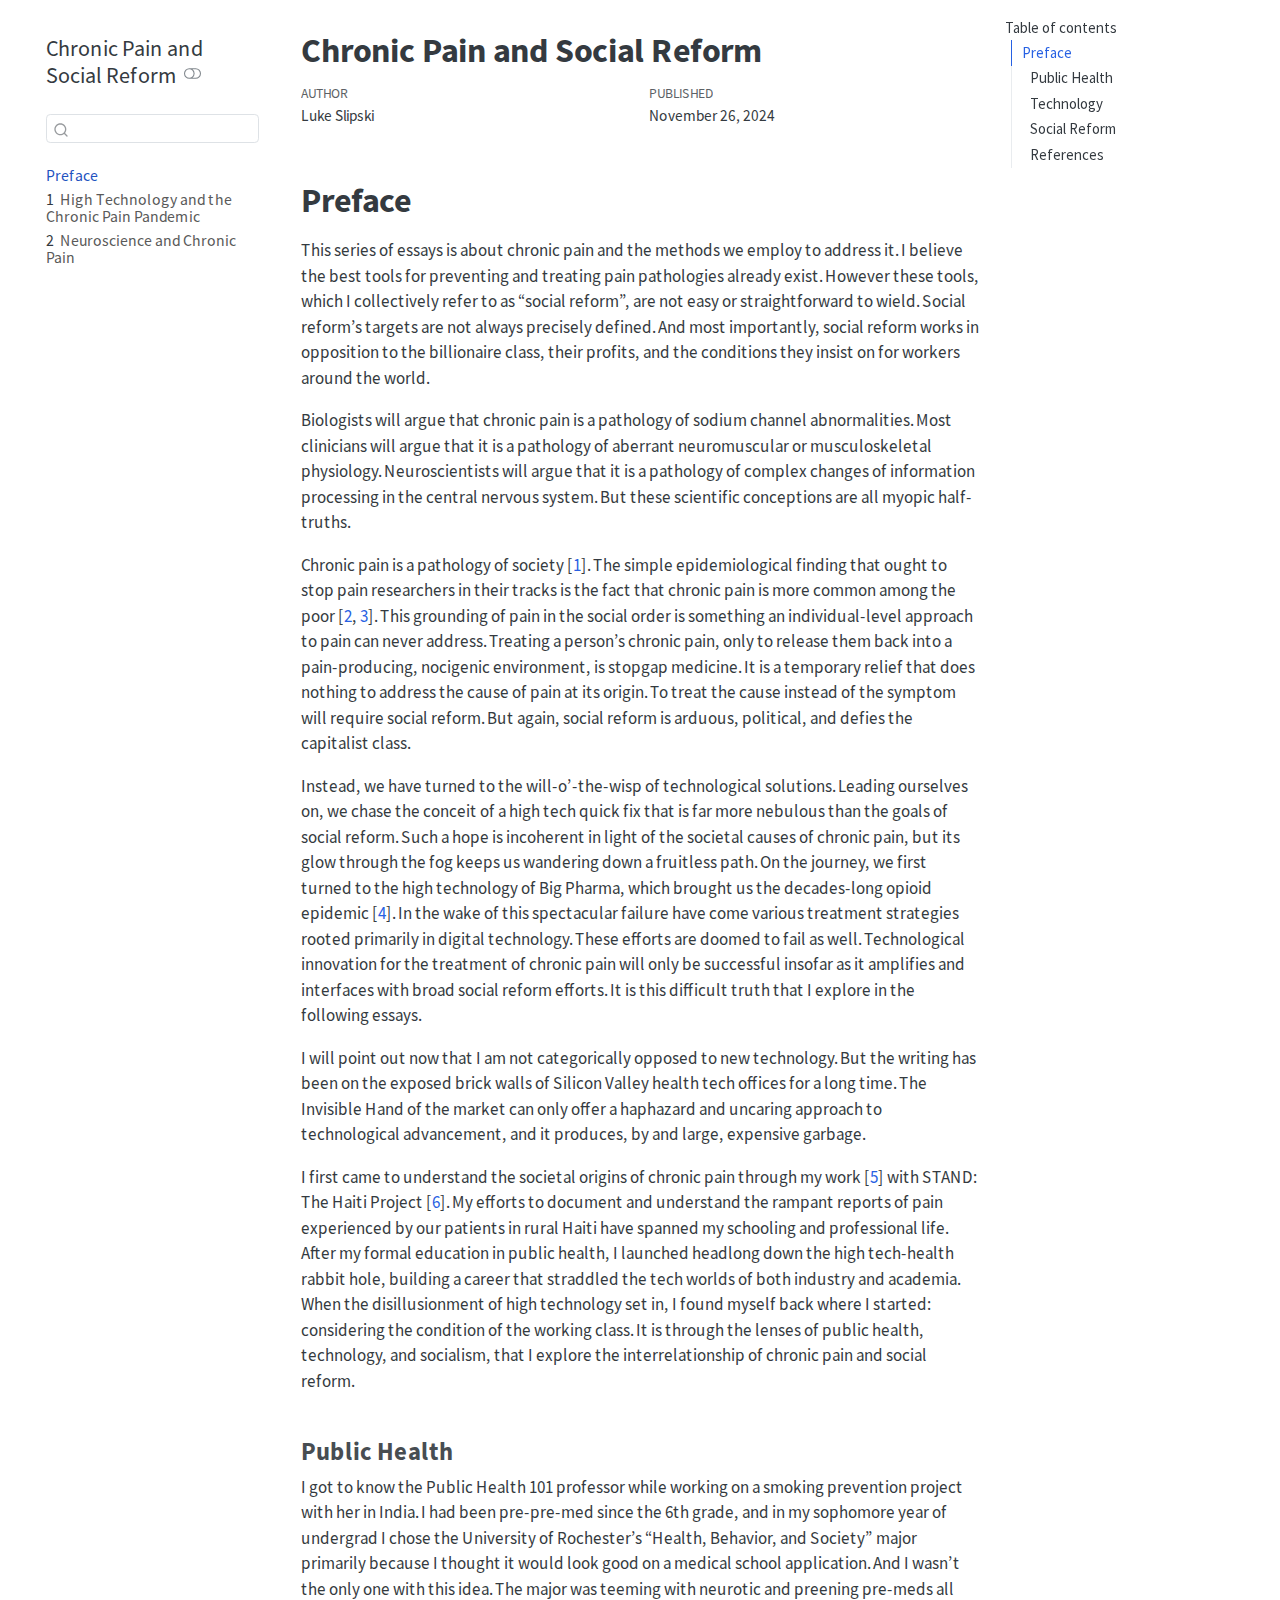
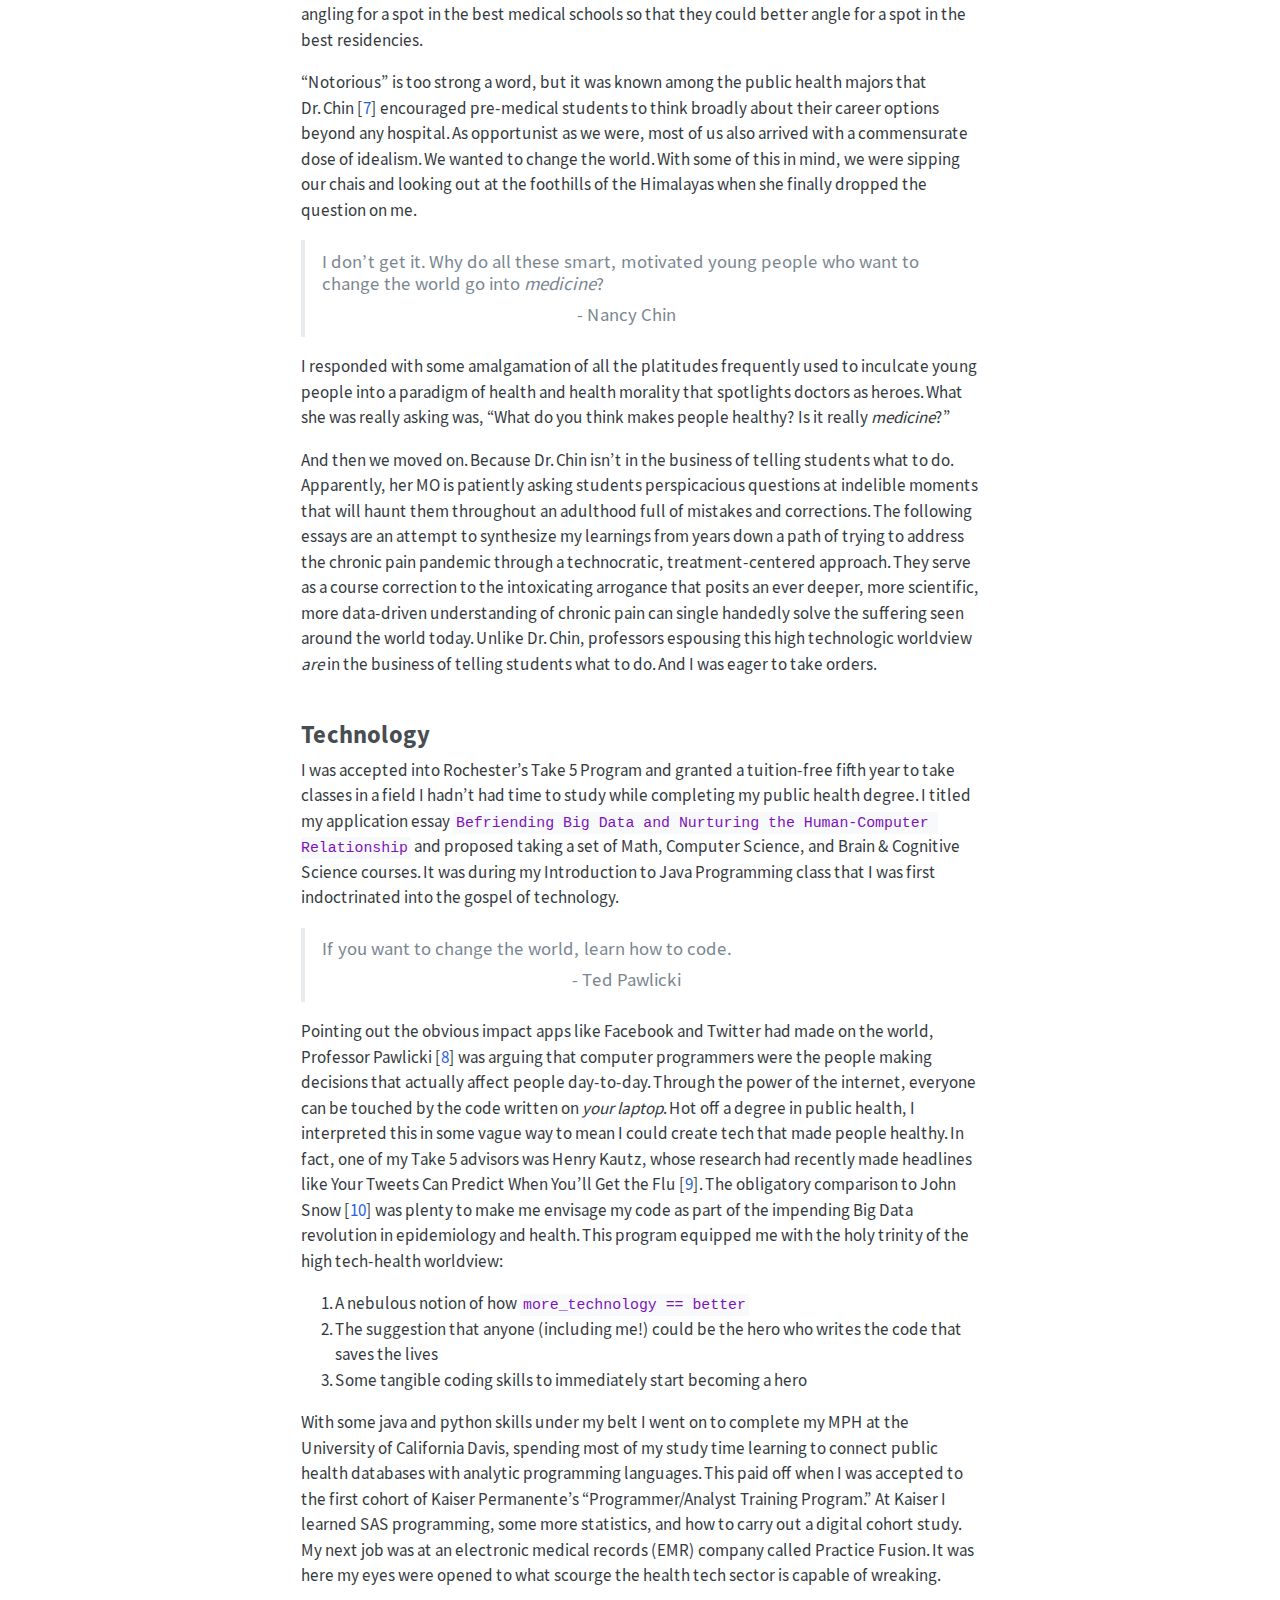
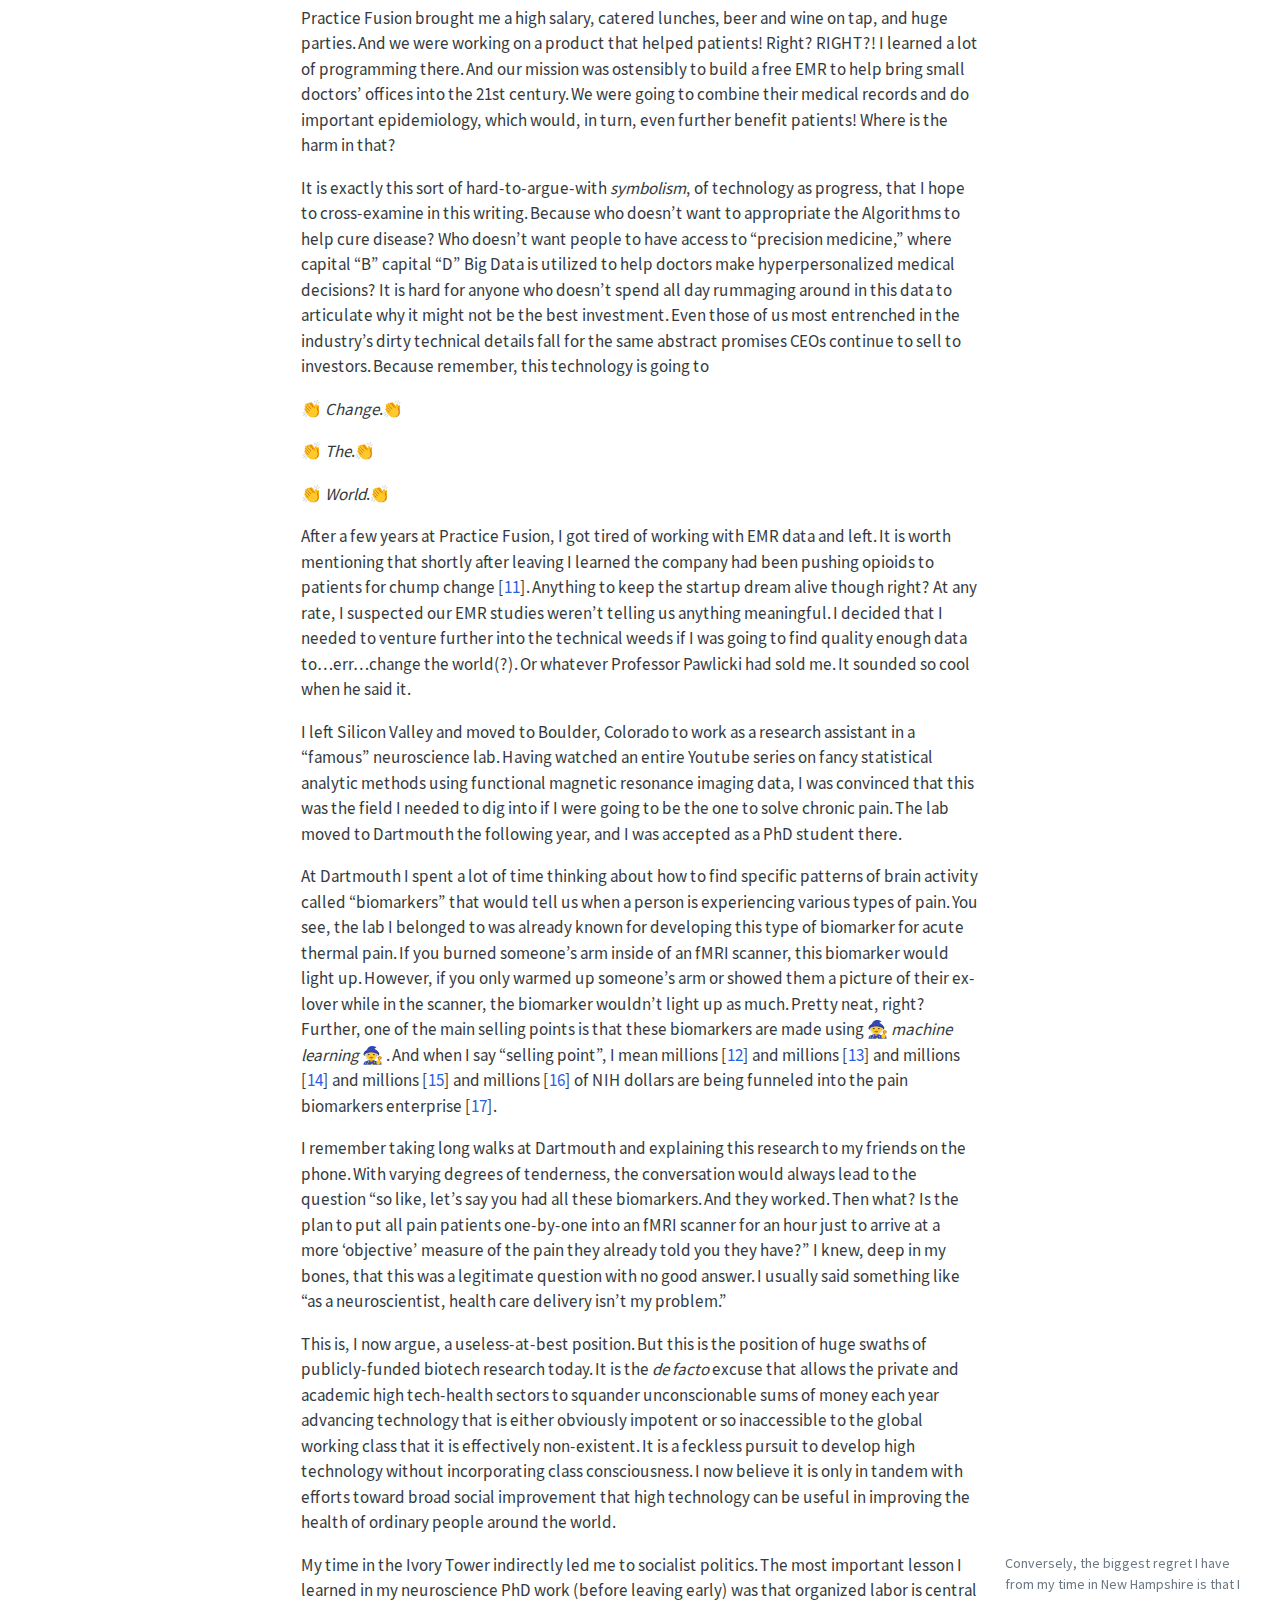
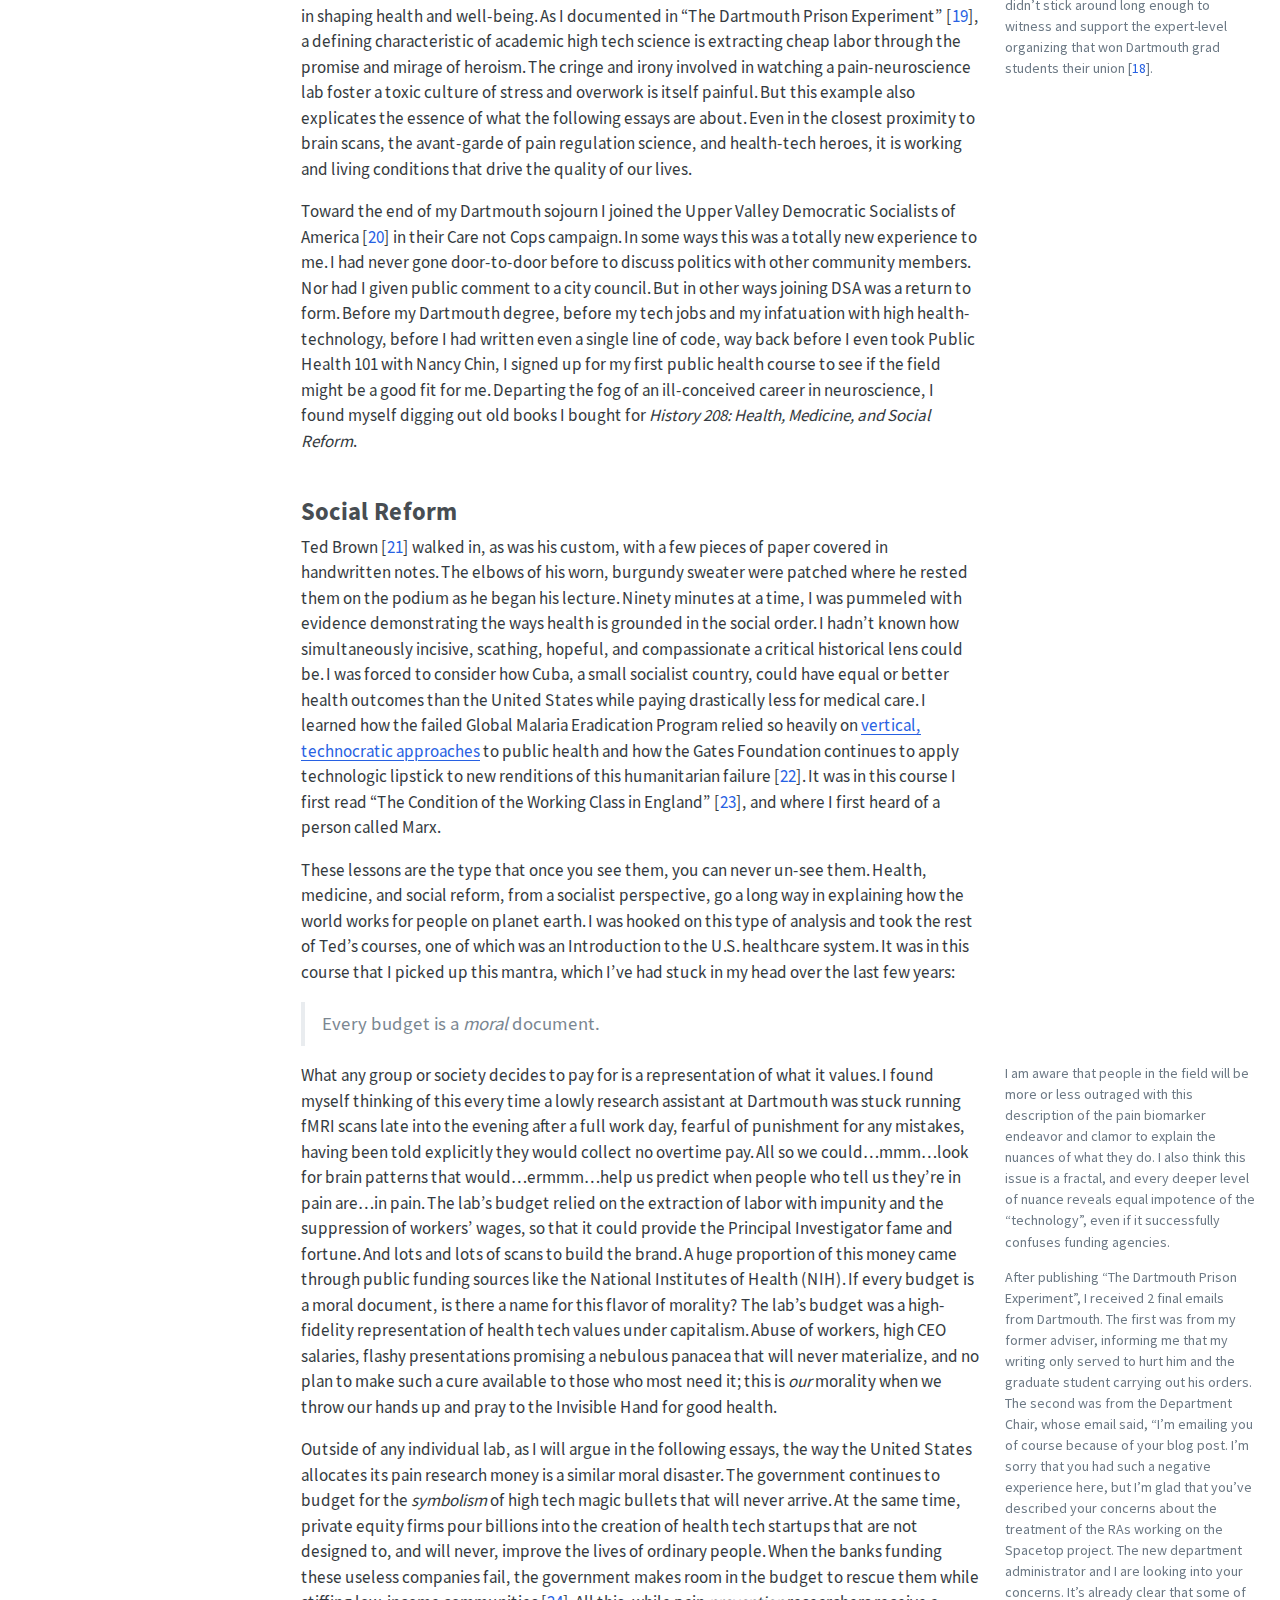
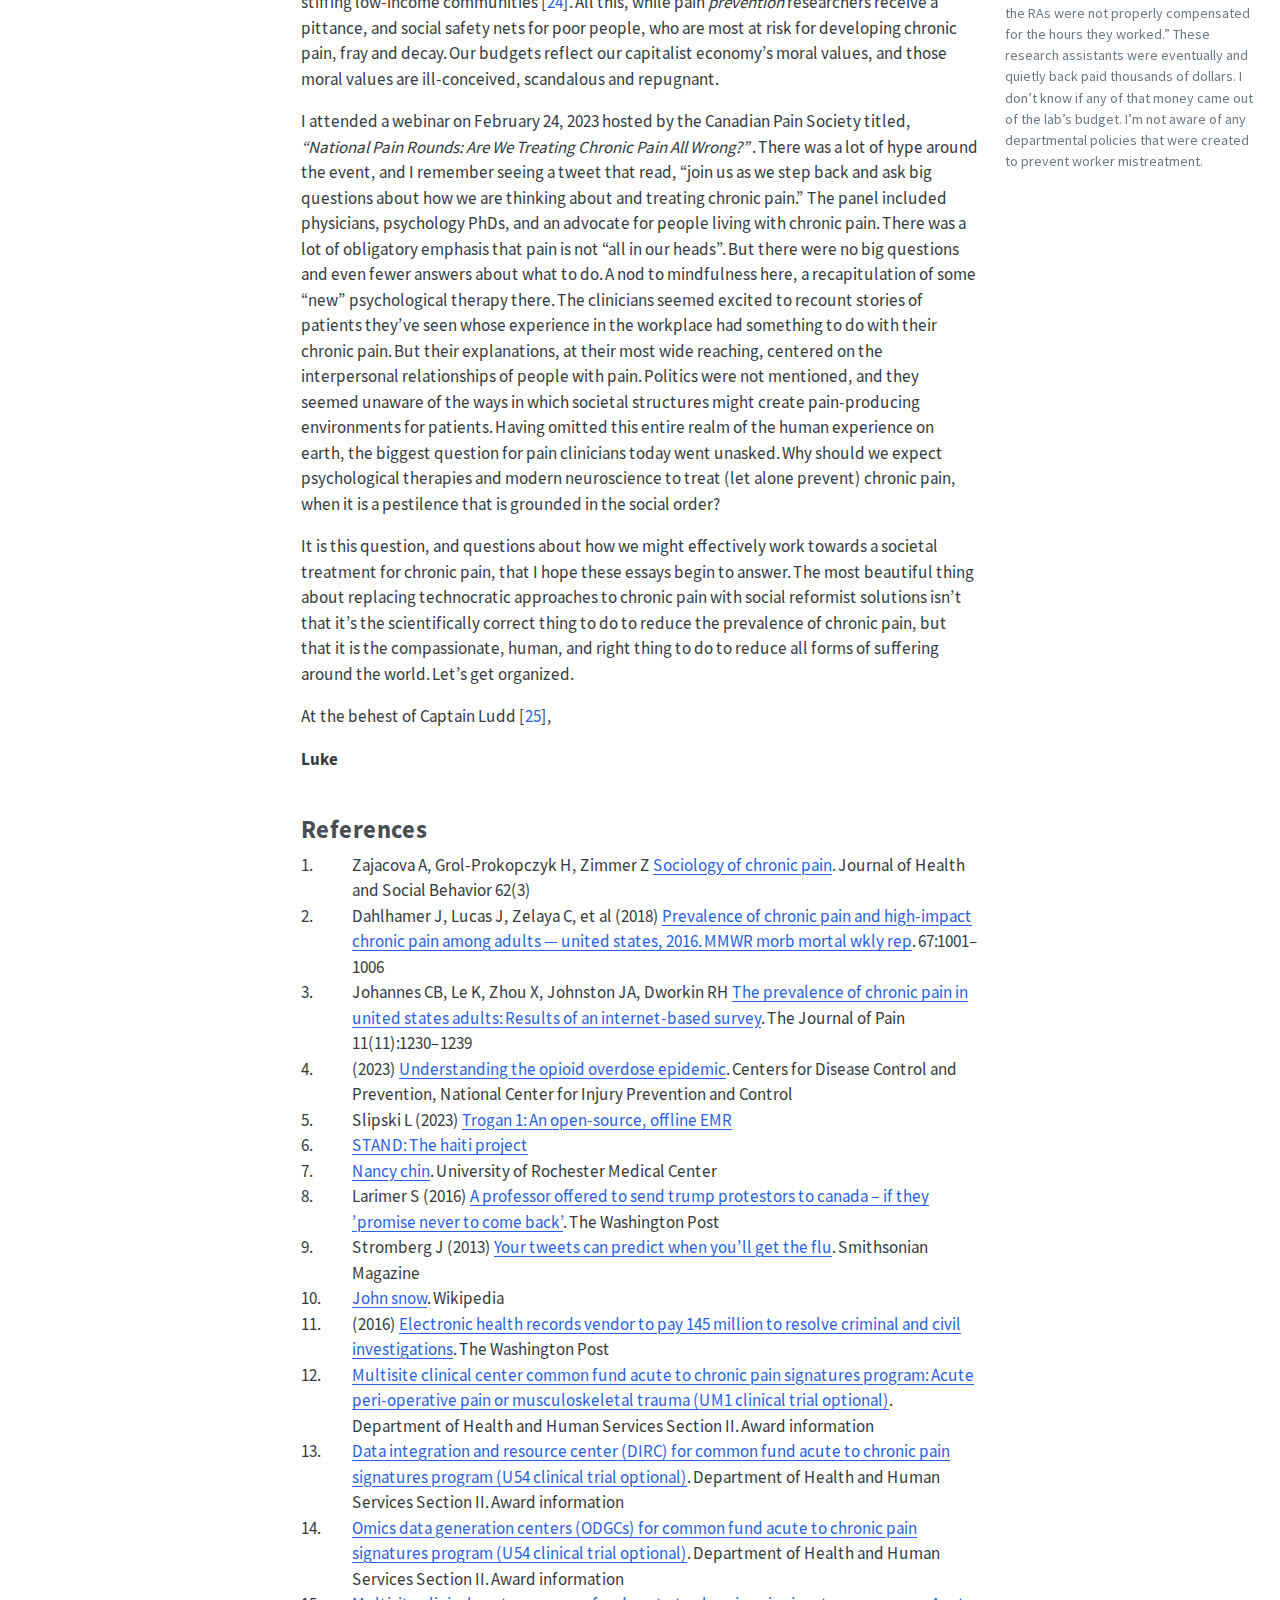
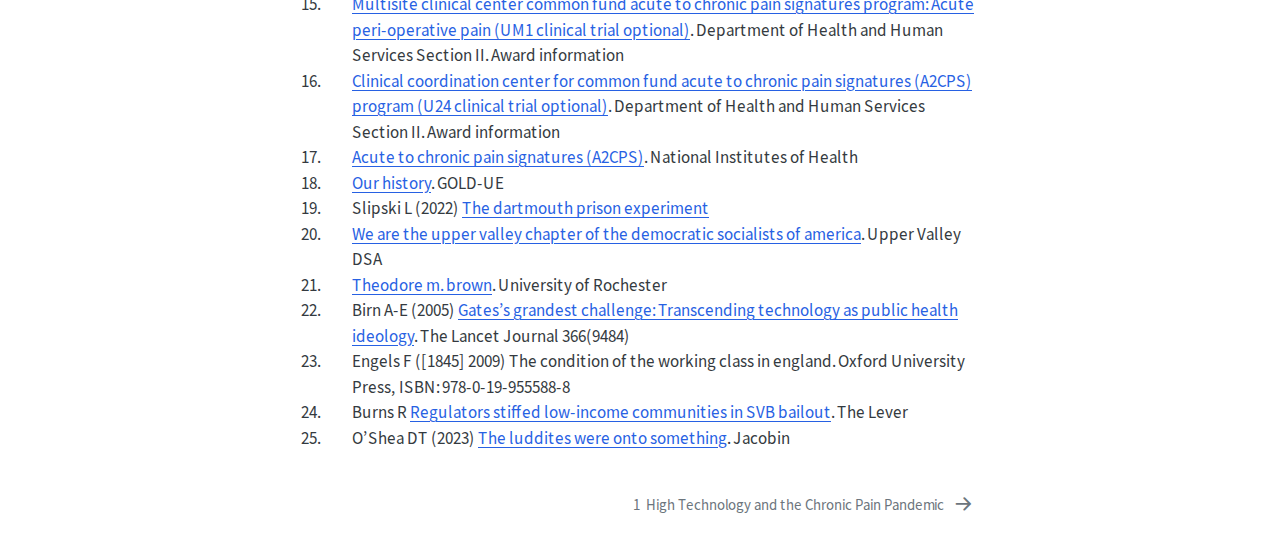
==== commit 12cdcb95: "re-rendering index.html with previous update" ====
--- a/_book/index.html
+++ b/_book/index.html
@@ -2,12 +2,12 @@
 <html xmlns="http://www.w3.org/1999/xhtml" lang="en" xml:lang="en"><head>
 
 <meta charset="utf-8">
-<meta name="generator" content="quarto-1.5.54">
+<meta name="generator" content="quarto-1.5.57">
 
 <meta name="viewport" content="width=device-width, initial-scale=1.0, user-scalable=yes">
 
 <meta name="author" content="Luke Slipski">
-<meta name="dcterms.date" content="2024-07-24">
+<meta name="dcterms.date" content="2024-11-26">
 
 <title>Chronic Pain and Social Reform</title>
 <style>
@@ -4829,7 +4829,7 @@
     <div>
     <div class="quarto-title-meta-heading">Published</div>
     <div class="quarto-title-meta-contents">
-      <p class="date">July 24, 2024</p>
+      <p class="date">November 26, 2024</p>
     </div>
   </div>
   
@@ -4845,14 +4845,14 @@
 <h1 class="unnumbered">Preface</h1>
 <p>This series of essays is about chronic pain and the methods we employ to address it. I believe the best tools for preventing and treating pain pathologies already exist. However these tools, which I collectively refer to as “social reform”, are not easy or straightforward to wield. Social reform’s targets are not always precisely defined. And most importantly, social reform works in opposition to the billionaire class, their profits, and the conditions they insist on for workers around the world.</p>
 <p>Biologists will argue that chronic pain is a pathology of sodium channel abnormalities. Most clinicians will argue that it is a pathology of aberrant neuromuscular or musculoskeletal physiology. Neuroscientists will argue that it is a pathology of complex changes of information processing in the central nervous system. But these scientific conceptions are all myopic half-truths.</p>
-<p>Chronic pain is a pathology of society. The simple epidemiological finding that ought to stop pain researchers in their tracks is the fact that chronic pain is more common among the poor <span class="citation" data-cites="cdc-pain-prev pain-prev-us">[<a href="#ref-cdc-pain-prev" role="doc-biblioref">1</a>, <a href="#ref-pain-prev-us" role="doc-biblioref">2</a>]</span>. This grounding of pain in the social order is something an individual-level approach to pain can never address. Treating a person’s chronic pain, only to release them back into a pain-producing, nocigenic environment, is stopgap medicine. It is a temporary relief that does nothing to address the cause of pain at its origin. To treat the cause instead of the symptom will require social reform. But again, social reform is arduous, political, and defies the capitalist class.</p>
-<p>Instead, we have turned to the will-o’-the-wisp of technological solutions. Leading ourselves on, we chase the conceit of a high tech quick fix that is far more nebulous than the goals of social reform. Such a hope is incoherent in light of the societal causes of chronic pain, but its glow through the fog keeps us wandering down a fruitless path. On the journey, we first turned to the high technology of Big Pharma, which brought us the decades-long opioid epidemic <span class="citation" data-cites="cdc_opioid_epidemic">[<a href="#ref-cdc_opioid_epidemic" role="doc-biblioref">3</a>]</span>. In the wake of this spectacular failure have come various treatment strategies rooted primarily in digital technology. These efforts are doomed to fail as well. Technological innovation for the treatment of chronic pain will only be successful insofar as it amplifies and interfaces with broad social reform efforts. It is this difficult truth that I explore in the following essays.</p>
+<p>Chronic pain is a pathology of society <span class="citation" data-cites="sociology-chronic-pain">[<a href="#ref-sociology-chronic-pain" role="doc-biblioref">1</a>]</span>. The simple epidemiological finding that ought to stop pain researchers in their tracks is the fact that chronic pain is more common among the poor <span class="citation" data-cites="cdc-pain-prev pain-prev-us">[<a href="#ref-cdc-pain-prev" role="doc-biblioref">2</a>, <a href="#ref-pain-prev-us" role="doc-biblioref">3</a>]</span>. This grounding of pain in the social order is something an individual-level approach to pain can never address. Treating a person’s chronic pain, only to release them back into a pain-producing, nocigenic environment, is stopgap medicine. It is a temporary relief that does nothing to address the cause of pain at its origin. To treat the cause instead of the symptom will require social reform. But again, social reform is arduous, political, and defies the capitalist class.</p>
+<p>Instead, we have turned to the will-o’-the-wisp of technological solutions. Leading ourselves on, we chase the conceit of a high tech quick fix that is far more nebulous than the goals of social reform. Such a hope is incoherent in light of the societal causes of chronic pain, but its glow through the fog keeps us wandering down a fruitless path. On the journey, we first turned to the high technology of Big Pharma, which brought us the decades-long opioid epidemic <span class="citation" data-cites="cdc_opioid_epidemic">[<a href="#ref-cdc_opioid_epidemic" role="doc-biblioref">4</a>]</span>. In the wake of this spectacular failure have come various treatment strategies rooted primarily in digital technology. These efforts are doomed to fail as well. Technological innovation for the treatment of chronic pain will only be successful insofar as it amplifies and interfaces with broad social reform efforts. It is this difficult truth that I explore in the following essays.</p>
 <p>I will point out now that I am not categorically opposed to new technology. But the writing has been on the exposed brick walls of Silicon Valley health tech offices for a long time. The Invisible Hand of the market can only offer a haphazard and uncaring approach to technological advancement, and it produces, by and large, expensive garbage.</p>
-<p>I first came to understand the societal origins of chronic pain through my work <span class="citation" data-cites="luke-stand">[<a href="#ref-luke-stand" role="doc-biblioref">4</a>]</span> with STAND: The Haiti Project <span class="citation" data-cites="stand">[<a href="#ref-stand" role="doc-biblioref">5</a>]</span>. My efforts to document and understand the rampant reports of pain experienced by our patients in rural Haiti have spanned my schooling and professional life. After my formal education in public health, I launched headlong down the high tech-health rabbit hole, building a career that straddled the tech worlds of both industry and academia. When the disillusionment of high technology set in, I found myself back where I started: considering the condition of the working class. It is through the lenses of public health, technology, and socialism, that I explore the interrelationship of chronic pain and social reform.</p>
+<p>I first came to understand the societal origins of chronic pain through my work <span class="citation" data-cites="luke-stand">[<a href="#ref-luke-stand" role="doc-biblioref">5</a>]</span> with STAND: The Haiti Project <span class="citation" data-cites="stand">[<a href="#ref-stand" role="doc-biblioref">6</a>]</span>. My efforts to document and understand the rampant reports of pain experienced by our patients in rural Haiti have spanned my schooling and professional life. After my formal education in public health, I launched headlong down the high tech-health rabbit hole, building a career that straddled the tech worlds of both industry and academia. When the disillusionment of high technology set in, I found myself back where I started: considering the condition of the working class. It is through the lenses of public health, technology, and socialism, that I explore the interrelationship of chronic pain and social reform.</p>
 <section id="public-health" class="level3">
 <h3 class="anchored" data-anchor-id="public-health">Public Health</h3>
 <p>I got to know the Public Health 101 professor while working on a smoking prevention project with her in India. I had been pre-pre-med since the 6th grade, and in my sophomore year of undergrad I chose the University of Rochester’s “Health, Behavior, and Society” major primarily because I thought it would look good on a medical school application. And I wasn’t the only one with this idea. The major was teeming with neurotic and preening pre-meds all angling for a spot in the best medical schools so that they could better angle for a spot in the best residencies.</p>
-<p>“Notorious” is too strong a word, but it was known among the public health majors that Dr.&nbsp;Chin <span class="citation" data-cites="nancy-chin">[<a href="#ref-nancy-chin" role="doc-biblioref">6</a>]</span> encouraged pre-medical students to think broadly about their career options beyond any hospital. As opportunist as we were, most of us also arrived with a commensurate dose of idealism. We wanted to change the world. With some of this in mind, we were sipping our chais and looking out at the foothills of the Himalayas when she finally dropped the question on me.</p>
+<p>“Notorious” is too strong a word, but it was known among the public health majors that Dr.&nbsp;Chin <span class="citation" data-cites="nancy-chin">[<a href="#ref-nancy-chin" role="doc-biblioref">7</a>]</span> encouraged pre-medical students to think broadly about their career options beyond any hospital. As opportunist as we were, most of us also arrived with a commensurate dose of idealism. We wanted to change the world. With some of this in mind, we were sipping our chais and looking out at the foothills of the Himalayas when she finally dropped the question on me.</p>
 <blockquote class="blockquote">
 <h5 id="i-dont-get-it.-why-do-all-these-smart-motivated-young-people-who-want-to-change-the-world-go-into-medicine" class="anchored">I don’t get it. Why do all these smart, motivated young people who want to change the world go into <em>medicine</em>?</h5>
 <h5 id="nancy-chin" class="quote-attribution anchored">- Nancy Chin</h5>
@@ -4867,7 +4867,7 @@
 <h5 id="if-you-want-to-change-the-world-learn-how-to-code." class="anchored">If you want to change the world, learn how to code.</h5>
 <h5 id="ted-pawlicki" class="quote-attribution anchored">- Ted Pawlicki</h5>
 </blockquote>
-<p>Pointing out the obvious impact apps like Facebook and Twitter had made on the world, Professor Pawlicki <span class="citation" data-cites="ted-pawlicki">[<a href="#ref-ted-pawlicki" role="doc-biblioref">7</a>]</span> was arguing that computer programmers were the people making decisions that actually affect people day-to-day. Through the power of the internet, everyone can be touched by the code written on <em>your laptop</em>. Hot off a degree in public health, I interpreted this in some vague way to mean I could create tech that made people healthy. In fact, one of my Take 5 advisors was Henry Kautz, whose research had recently made headlines like Your Tweets Can Predict When You’ll Get the Flu <span class="citation" data-cites="tweet-flu">[<a href="#ref-tweet-flu" role="doc-biblioref">8</a>]</span>. The obligatory comparison to John Snow <span class="citation" data-cites="johnsnow">[<a href="#ref-johnsnow" role="doc-biblioref">9</a>]</span> was plenty to make me envisage my code as part of the impending Big Data revolution in epidemiology and health. This program equipped me with the holy trinity of the high tech-health worldview:</p>
+<p>Pointing out the obvious impact apps like Facebook and Twitter had made on the world, Professor Pawlicki <span class="citation" data-cites="ted-pawlicki">[<a href="#ref-ted-pawlicki" role="doc-biblioref">8</a>]</span> was arguing that computer programmers were the people making decisions that actually affect people day-to-day. Through the power of the internet, everyone can be touched by the code written on <em>your laptop</em>. Hot off a degree in public health, I interpreted this in some vague way to mean I could create tech that made people healthy. In fact, one of my Take 5 advisors was Henry Kautz, whose research had recently made headlines like Your Tweets Can Predict When You’ll Get the Flu <span class="citation" data-cites="tweet-flu">[<a href="#ref-tweet-flu" role="doc-biblioref">9</a>]</span>. The obligatory comparison to John Snow <span class="citation" data-cites="johnsnow">[<a href="#ref-johnsnow" role="doc-biblioref">10</a>]</span> was plenty to make me envisage my code as part of the impending Big Data revolution in epidemiology and health. This program equipped me with the holy trinity of the high tech-health worldview:</p>
 <ol type="1">
 <li>A nebulous notion of how <code>more_technology == better</code></li>
 <li>The suggestion that anyone (including me!) could be the hero who writes the code that saves the lives</li>
@@ -4879,26 +4879,26 @@
 <p>👏 <em>Change</em>.👏</p>
 <p>👏 <em>The</em>.👏</p>
 <p>👏 <em>World</em>.👏</p>
-<p>After a few years at Practice Fusion, I got tired of working with EMR data and left. It is worth mentioning that shortly after leaving I learned the company had been pushing opioids to patients for chump change <span class="citation" data-cites="pf-opioids">[<a href="#ref-pf-opioids" role="doc-biblioref">10</a>]</span>. Anything to keep the startup dream alive though right? At any rate, I suspected our EMR studies weren’t telling us anything meaningful. I decided that I needed to venture further into the technical weeds if I was going to find quality enough data to…err…change the world(?). Or whatever Professor Pawlicki had sold me. It sounded so cool when he said it.</p>
+<p>After a few years at Practice Fusion, I got tired of working with EMR data and left. It is worth mentioning that shortly after leaving I learned the company had been pushing opioids to patients for chump change <span class="citation" data-cites="pf-opioids">[<a href="#ref-pf-opioids" role="doc-biblioref">11</a>]</span>. Anything to keep the startup dream alive though right? At any rate, I suspected our EMR studies weren’t telling us anything meaningful. I decided that I needed to venture further into the technical weeds if I was going to find quality enough data to…err…change the world(?). Or whatever Professor Pawlicki had sold me. It sounded so cool when he said it.</p>
 <p>I left Silicon Valley and moved to Boulder, Colorado to work as a research assistant in a “famous” neuroscience lab. Having watched an entire Youtube series on fancy statistical analytic methods using functional magnetic resonance imaging data, I was convinced that this was the field I needed to dig into if I were going to be the one to solve chronic pain. The lab moved to Dartmouth the following year, and I was accepted as a PhD student there.</p>
-<p>At Dartmouth I spent a lot of time thinking about how to find specific patterns of brain activity called “biomarkers” that would tell us when a person is experiencing various types of pain. You see, the lab I belonged to was already known for developing this type of biomarker for acute thermal pain. If you burned someone’s arm inside of an fMRI scanner, this biomarker would light up. However, if you only warmed up someone’s arm or showed them a picture of their ex-lover while in the scanner, the biomarker wouldn’t light up as much. Pretty neat, right? Further, one of the main selling points is that these biomarkers are made using 🧙 <em>machine learning</em> 🧙 . And when I say “selling point”, I mean millions <span class="citation" data-cites="a2cps1">[<a href="#ref-a2cps1" role="doc-biblioref">11</a>]</span> and millions <span class="citation" data-cites="a2cps2">[<a href="#ref-a2cps2" role="doc-biblioref">12</a>]</span> and millions <span class="citation" data-cites="a2cps3">[<a href="#ref-a2cps3" role="doc-biblioref">13</a>]</span> and millions <span class="citation" data-cites="a2cps4">[<a href="#ref-a2cps4" role="doc-biblioref">14</a>]</span> and millions <span class="citation" data-cites="a2cps5">[<a href="#ref-a2cps5" role="doc-biblioref">15</a>]</span> of NIH dollars are being funneled into the pain biomarkers enterprise <span class="citation" data-cites="a2cps">[<a href="#ref-a2cps" role="doc-biblioref">16</a>]</span>.</p>
+<p>At Dartmouth I spent a lot of time thinking about how to find specific patterns of brain activity called “biomarkers” that would tell us when a person is experiencing various types of pain. You see, the lab I belonged to was already known for developing this type of biomarker for acute thermal pain. If you burned someone’s arm inside of an fMRI scanner, this biomarker would light up. However, if you only warmed up someone’s arm or showed them a picture of their ex-lover while in the scanner, the biomarker wouldn’t light up as much. Pretty neat, right? Further, one of the main selling points is that these biomarkers are made using 🧙 <em>machine learning</em> 🧙 . And when I say “selling point”, I mean millions <span class="citation" data-cites="a2cps1">[<a href="#ref-a2cps1" role="doc-biblioref">12</a>]</span> and millions <span class="citation" data-cites="a2cps2">[<a href="#ref-a2cps2" role="doc-biblioref">13</a>]</span> and millions <span class="citation" data-cites="a2cps3">[<a href="#ref-a2cps3" role="doc-biblioref">14</a>]</span> and millions <span class="citation" data-cites="a2cps4">[<a href="#ref-a2cps4" role="doc-biblioref">15</a>]</span> and millions <span class="citation" data-cites="a2cps5">[<a href="#ref-a2cps5" role="doc-biblioref">16</a>]</span> of NIH dollars are being funneled into the pain biomarkers enterprise <span class="citation" data-cites="a2cps">[<a href="#ref-a2cps" role="doc-biblioref">17</a>]</span>.</p>
 <p>I remember taking long walks at Dartmouth and explaining this research to my friends on the phone. With varying degrees of tenderness, the conversation would always lead to the question “so like, let’s say you had all these biomarkers. And they worked. Then what? Is the plan to put all pain patients one-by-one into an fMRI scanner for an hour just to arrive at a more ‘objective’ measure of the pain they already told you they have?” I knew, deep in my bones, that this was a legitimate question with no good answer. I usually said something like “as a neuroscientist, health care delivery isn’t my problem.”</p>
 <p>This is, I now argue, a useless-at-best position. But this is the position of huge swaths of publicly-funded biotech research today. It is the <em>de facto</em> excuse that allows the private and academic high tech-health sectors to squander unconscionable sums of money each year advancing technology that is either obviously impotent or so inaccessible to the global working class that it is effectively non-existent. It is a feckless pursuit to develop high technology without incorporating class consciousness. I now believe it is only in tandem with efforts toward broad social improvement that high technology can be useful in improving the health of ordinary people around the world.</p>
-<div class="page-columns page-full"><p>My time in the Ivory Tower indirectly led me to socialist politics. The most important lesson I learned in my neuroscience PhD work (before leaving early) was that organized labor is central in shaping health and well-being.  As I documented in “The Dartmouth Prison Experiment” <span class="citation" data-cites="dartmouth-prison">[<a href="#ref-dartmouth-prison" role="doc-biblioref">18</a>]</span>, a defining characteristic of academic high tech science is extracting cheap labor through the promise and mirage of heroism. The cringe and irony involved in watching a pain-neuroscience lab foster a toxic culture of stress and overwork is itself painful. But this example also explicates the essence of what the following essays are about. Even in the closest proximity to brain scans, the avant-garde of pain regulation science, and health-tech heroes, it is working and living conditions that drive the quality of our lives.</p><div class="no-row-height column-margin column-container"><span class="margin-aside">Conversely, the biggest regret I have from my time in New Hampshire is that I didn’t stick around long enough to witness and support the expert-level organizing that won Dartmouth grad students their union <span class="citation" data-cites="gold-ue">[<a href="#ref-gold-ue" role="doc-biblioref">17</a>]</span>.</span></div></div>
-<p>Toward the end of my Dartmouth sojourn I joined the Upper Valley Democratic Socialists of America <span class="citation" data-cites="uvdsa">[<a href="#ref-uvdsa" role="doc-biblioref">19</a>]</span> in their Care not Cops campaign. In some ways this was a totally new experience to me. I had never gone door-to-door before to discuss politics with other community members. Nor had I given public comment to a city council. But in other ways joining DSA was a return to form. Before my Dartmouth degree, before my tech jobs and my infatuation with high health-technology, before I had written even a single line of code, way back before I even took Public Health 101 with Nancy Chin, I signed up for my first public health course to see if the field might be a good fit for me. Departing the fog of an ill-conceived career in neuroscience, I found myself digging out old books I bought for <em>History 208: Health, Medicine, and Social Reform</em>.</p>
+<div class="page-columns page-full"><p>My time in the Ivory Tower indirectly led me to socialist politics. The most important lesson I learned in my neuroscience PhD work (before leaving early) was that organized labor is central in shaping health and well-being.  As I documented in “The Dartmouth Prison Experiment” <span class="citation" data-cites="dartmouth-prison">[<a href="#ref-dartmouth-prison" role="doc-biblioref">19</a>]</span>, a defining characteristic of academic high tech science is extracting cheap labor through the promise and mirage of heroism. The cringe and irony involved in watching a pain-neuroscience lab foster a toxic culture of stress and overwork is itself painful. But this example also explicates the essence of what the following essays are about. Even in the closest proximity to brain scans, the avant-garde of pain regulation science, and health-tech heroes, it is working and living conditions that drive the quality of our lives.</p><div class="no-row-height column-margin column-container"><span class="margin-aside">Conversely, the biggest regret I have from my time in New Hampshire is that I didn’t stick around long enough to witness and support the expert-level organizing that won Dartmouth grad students their union <span class="citation" data-cites="gold-ue">[<a href="#ref-gold-ue" role="doc-biblioref">18</a>]</span>.</span></div></div>
+<p>Toward the end of my Dartmouth sojourn I joined the Upper Valley Democratic Socialists of America <span class="citation" data-cites="uvdsa">[<a href="#ref-uvdsa" role="doc-biblioref">20</a>]</span> in their Care not Cops campaign. In some ways this was a totally new experience to me. I had never gone door-to-door before to discuss politics with other community members. Nor had I given public comment to a city council. But in other ways joining DSA was a return to form. Before my Dartmouth degree, before my tech jobs and my infatuation with high health-technology, before I had written even a single line of code, way back before I even took Public Health 101 with Nancy Chin, I signed up for my first public health course to see if the field might be a good fit for me. Departing the fog of an ill-conceived career in neuroscience, I found myself digging out old books I bought for <em>History 208: Health, Medicine, and Social Reform</em>.</p>
 </section>
 <section id="social-reform" class="level3 page-columns page-full">
 <h3 class="anchored" data-anchor-id="social-reform">Social Reform</h3>
-<p>Ted Brown <span class="citation" data-cites="ted-brown">[<a href="#ref-ted-brown" role="doc-biblioref">20</a>]</span> walked in, as was his custom, with a few pieces of paper covered in handwritten notes. The elbows of his worn, burgundy sweater were patched where he rested them on the podium as he began his lecture. Ninety minutes at a time, I was pummeled with evidence demonstrating the ways health is grounded in the social order. I hadn’t known how simultaneously incisive, scathing, hopeful, and compassionate a critical historical lens could be. I was forced to consider how Cuba, a small socialist country, could have equal or better health outcomes than the United States while paying drastically less for medical care. I learned how the failed Global Malaria Eradication Program relied so heavily on <a href="@sec-malaria">vertical, technocratic approaches</a> to public health and how the Gates Foundation continues to apply technologic lipstick to new renditions of this humanitarian failure <span class="citation" data-cites="gates-grandest">[<a href="#ref-gates-grandest" role="doc-biblioref">21</a>]</span>. It was in this course I first read “The Condition of the Working Class in England” <span class="citation" data-cites="engels">[<a href="#ref-engels" role="doc-biblioref">22</a>]</span>, and where I first heard of a person called Marx.</p>
+<p>Ted Brown <span class="citation" data-cites="ted-brown">[<a href="#ref-ted-brown" role="doc-biblioref">21</a>]</span> walked in, as was his custom, with a few pieces of paper covered in handwritten notes. The elbows of his worn, burgundy sweater were patched where he rested them on the podium as he began his lecture. Ninety minutes at a time, I was pummeled with evidence demonstrating the ways health is grounded in the social order. I hadn’t known how simultaneously incisive, scathing, hopeful, and compassionate a critical historical lens could be. I was forced to consider how Cuba, a small socialist country, could have equal or better health outcomes than the United States while paying drastically less for medical care. I learned how the failed Global Malaria Eradication Program relied so heavily on <a href="@sec-malaria">vertical, technocratic approaches</a> to public health and how the Gates Foundation continues to apply technologic lipstick to new renditions of this humanitarian failure <span class="citation" data-cites="gates-grandest">[<a href="#ref-gates-grandest" role="doc-biblioref">22</a>]</span>. It was in this course I first read “The Condition of the Working Class in England” <span class="citation" data-cites="engels">[<a href="#ref-engels" role="doc-biblioref">23</a>]</span>, and where I first heard of a person called Marx.</p>
 <p>These lessons are the type that once you see them, you can never un-see them. Health, medicine, and social reform, from a socialist perspective, go a long way in explaining how the world works for people on planet earth. I was hooked on this type of analysis and took the rest of Ted’s courses, one of which was an Introduction to the U.S. healthcare system. It was in this course that I picked up this mantra, which I’ve had stuck in my head over the last few years:</p>
 <blockquote class="blockquote">
 <h5 id="every-budget-is-a-moral-document." class="anchored">Every budget is a <em>moral</em> document.</h5>
 </blockquote>
 <div class="page-columns page-full"><p>What any group or society decides to pay for is a representation of what it values. I found myself thinking of this every time a lowly research assistant at Dartmouth was stuck running fMRI scans late into the evening after a full work day, fearful of punishment for any mistakes, having been told explicitly they would collect no overtime pay. All so we could…mmm…look for brain patterns that would…ermmm…help us predict when people who tell us they’re in pain are…in pain.  The lab’s budget relied on the extraction of labor with impunity and the suppression of workers’ wages, so that it could provide the Principal Investigator fame and fortune.  And lots and lots of scans to build the brand. A huge proportion of this money came through public funding sources like the National Institutes of Health (NIH). If every budget is a moral document, is there a name for this flavor of morality? The lab’s budget was a high-fidelity representation of health tech values under capitalism. Abuse of workers, high CEO salaries, flashy presentations promising a nebulous panacea that will never materialize, and no plan to make such a cure available to those who most need it; this is <em>our</em> morality when we throw our hands up and pray to the Invisible Hand for good health.</p><div class="no-row-height column-margin column-container"><span class="margin-aside">I am aware that people in the field will be more or less outraged with this description of the pain biomarker endeavor and clamor to explain the nuances of what they do. I also think this issue is a fractal, and every deeper level of nuance reveals equal impotence of the “technology”, even if it successfully confuses funding agencies.</span><span class="margin-aside">After publishing “The Dartmouth Prison Experiment”, I received 2 final emails from Dartmouth. The first was from my former adviser, informing me that my writing only served to hurt him and the graduate student carrying out his orders. The second was from the Department Chair, whose email said, “I’m emailing you of course because of your blog post. I’m sorry that you had such a negative experience here, but I’m glad that you’ve described your concerns about the treatment of the RAs working on the Spacetop project. The new department administrator and I are looking into your concerns. It’s already clear that some of the RAs were not properly compensated for the hours they worked.” These research assistants were eventually and quietly back paid thousands of dollars. I don’t know if any of that money came out of the lab’s budget. I’m not aware of any departmental policies that were created to prevent worker mistreatment.</span></div></div>
-<p>Outside of any individual lab, as I will argue in the following essays, the way the United States allocates its pain research money is a similar moral disaster. The government continues to budget for the <em>symbolism</em> of high tech magic bullets that will never arrive. At the same time, private equity firms pour billions into the creation of health tech startups that are not designed to, and will never, improve the lives of ordinary people. When the banks funding these useless companies fail, the government makes room in the budget to rescue them while stiffing low-income communities <span class="citation" data-cites="svb-low-income">[<a href="#ref-svb-low-income" role="doc-biblioref">23</a>]</span>. All this, while pain <em>prevention</em> researchers receive a pittance, and social safety nets for poor people, who are most at risk for developing chronic pain, fray and decay. Our budgets reflect our capitalist economy’s moral values, and those moral values are ill-conceived, scandalous and repugnant.</p>
+<p>Outside of any individual lab, as I will argue in the following essays, the way the United States allocates its pain research money is a similar moral disaster. The government continues to budget for the <em>symbolism</em> of high tech magic bullets that will never arrive. At the same time, private equity firms pour billions into the creation of health tech startups that are not designed to, and will never, improve the lives of ordinary people. When the banks funding these useless companies fail, the government makes room in the budget to rescue them while stiffing low-income communities <span class="citation" data-cites="svb-low-income">[<a href="#ref-svb-low-income" role="doc-biblioref">24</a>]</span>. All this, while pain <em>prevention</em> researchers receive a pittance, and social safety nets for poor people, who are most at risk for developing chronic pain, fray and decay. Our budgets reflect our capitalist economy’s moral values, and those moral values are ill-conceived, scandalous and repugnant.</p>
 <p>I attended a webinar on February 24, 2023 hosted by the Canadian Pain Society titled, <em>“National Pain Rounds: Are We Treating Chronic Pain All Wrong?”</em> . There was a lot of hype around the event, and I remember seeing a tweet that read, “join us as we step back and ask big questions about how we are thinking about and treating chronic pain.” The panel included physicians, psychology PhDs, and an advocate for people living with chronic pain. There was a lot of obligatory emphasis that pain is not “all in our heads”. But there were no big questions and even fewer answers about what to do. A nod to mindfulness here, a recapitulation of some “new” psychological therapy there. The clinicians seemed excited to recount stories of patients they’ve seen whose experience in the workplace had something to do with their chronic pain. But their explanations, at their most wide reaching, centered on the interpersonal relationships of people with pain. Politics were not mentioned, and they seemed unaware of the ways in which societal structures might create pain-producing environments for patients. Having omitted this entire realm of the human experience on earth, the biggest question for pain clinicians today went unasked. Why should we expect psychological therapies and modern neuroscience to treat (let alone prevent) chronic pain, when it is a pestilence that is grounded in the social order?</p>
 <p>It is this question, and questions about how we might effectively work towards a societal treatment for chronic pain, that I hope these essays begin to answer. The most beautiful thing about replacing technocratic approaches to chronic pain with social reformist solutions isn’t that it’s the scientifically correct thing to do to reduce the prevalence of chronic pain, but that it is the compassionate, human, and right thing to do to reduce all forms of suffering around the world. Let’s get organized.</p>
-<p>At the behest of Captain Ludd <span class="citation" data-cites="captain-ludd">[<a href="#ref-captain-ludd" role="doc-biblioref">24</a>]</span>,</p>
+<p>At the behest of Captain Ludd <span class="citation" data-cites="captain-ludd">[<a href="#ref-captain-ludd" role="doc-biblioref">25</a>]</span>,</p>
 <p><strong>Luke</strong></p>
 </section>
 <section id="references" class="level3">
@@ -4906,77 +4906,80 @@
 
 
 <div id="refs" class="references csl-bib-body" role="list">
+<div id="ref-sociology-chronic-pain" class="csl-entry" role="listitem">
+<div class="csl-left-margin">1. </div><div class="csl-right-inline">Zajacova A, Grol-Prokopczyk H, Zimmer Z <a href="https://doi.org/10.1177/00221465211025962">Sociology of chronic pain</a>. Journal of Health and Social Behavior 62(3)</div>
+</div>
 <div id="ref-cdc-pain-prev" class="csl-entry" role="listitem">
-<div class="csl-left-margin">1. </div><div class="csl-right-inline">Dahlhamer J, Lucas J, Zelaya C, et al (2018) <a href="http://dx.doi.org/10.15585/mmwr.mm6736a2">Prevalence of chronic pain and high-impact chronic pain among adults — united states, 2016. MMWR morb mortal wkly rep</a>. 67:1001–1006</div>
+<div class="csl-left-margin">2. </div><div class="csl-right-inline">Dahlhamer J, Lucas J, Zelaya C, et al (2018) <a href="http://dx.doi.org/10.15585/mmwr.mm6736a2">Prevalence of chronic pain and high-impact chronic pain among adults — united states, 2016. MMWR morb mortal wkly rep</a>. 67:1001–1006</div>
 </div>
 <div id="ref-pain-prev-us" class="csl-entry" role="listitem">
-<div class="csl-left-margin">2. </div><div class="csl-right-inline">Johannes CB, Le K, Zhou X, Johnston JA, Dworkin RH <a href="https://doi.org/10.1016/j.jpain.2010.07.002">The prevalence of chronic pain in united states adults: Results of an internet-based survey</a>. The Journal of Pain 11(11):1230–1239</div>
+<div class="csl-left-margin">3. </div><div class="csl-right-inline">Johannes CB, Le K, Zhou X, Johnston JA, Dworkin RH <a href="https://doi.org/10.1016/j.jpain.2010.07.002">The prevalence of chronic pain in united states adults: Results of an internet-based survey</a>. The Journal of Pain 11(11):1230–1239</div>
 </div>
 <div id="ref-cdc_opioid_epidemic" class="csl-entry" role="listitem">
-<div class="csl-left-margin">3. </div><div class="csl-right-inline">(2023) <a href="https://www.cdc.gov/opioids/basics/epidemic.html">Understanding the opioid overdose epidemic</a>. Centers for Disease Control and Prevention, National Center for Injury Prevention and Control</div>
+<div class="csl-left-margin">4. </div><div class="csl-right-inline">(2023) <a href="https://www.cdc.gov/opioids/basics/epidemic.html">Understanding the opioid overdose epidemic</a>. Centers for Disease Control and Prevention, National Center for Injury Prevention and Control</div>
 </div>
 <div id="ref-luke-stand" class="csl-entry" role="listitem">
-<div class="csl-left-margin">4. </div><div class="csl-right-inline">Slipski L (2023) <a href="https://www.lukeslipski.com/epidemiology.html">Trogan 1: An open-source, offline EMR</a></div>
+<div class="csl-left-margin">5. </div><div class="csl-right-inline">Slipski L (2023) <a href="https://www.lukeslipski.com/epidemiology.html">Trogan 1: An open-source, offline EMR</a></div>
 </div>
 <div id="ref-stand" class="csl-entry" role="listitem">
-<div class="csl-left-margin">5. </div><div class="csl-right-inline"><a href="https://www.standhaitiproject.org/">STAND: The haiti project</a></div>
+<div class="csl-left-margin">6. </div><div class="csl-right-inline"><a href="https://www.standhaitiproject.org/">STAND: The haiti project</a></div>
 </div>
 <div id="ref-nancy-chin" class="csl-entry" role="listitem">
-<div class="csl-left-margin">6. </div><div class="csl-right-inline"><a href="https://www.urmc.rochester.edu/people/20378400-nancy-chin">Nancy chin</a>. University of Rochester Medical Center</div>
+<div class="csl-left-margin">7. </div><div class="csl-right-inline"><a href="https://www.urmc.rochester.edu/people/20378400-nancy-chin">Nancy chin</a>. University of Rochester Medical Center</div>
 </div>
 <div id="ref-ted-pawlicki" class="csl-entry" role="listitem">
-<div class="csl-left-margin">7. </div><div class="csl-right-inline">Larimer S (2016) <a href="https://www.washingtonpost.com/news/grade-point/wp/2016/11/15/professor-offered-to-send-trump-protesters-to-canada-if-they-promise-never-to-come-back/">A professor offered to send trump protestors to canada – if they ’promise never to come back’</a>. The Washington Post</div>
+<div class="csl-left-margin">8. </div><div class="csl-right-inline">Larimer S (2016) <a href="https://www.washingtonpost.com/news/grade-point/wp/2016/11/15/professor-offered-to-send-trump-protesters-to-canada-if-they-promise-never-to-come-back/">A professor offered to send trump protestors to canada – if they ’promise never to come back’</a>. The Washington Post</div>
 </div>
 <div id="ref-tweet-flu" class="csl-entry" role="listitem">
-<div class="csl-left-margin">8. </div><div class="csl-right-inline">Stromberg J (2013) <a href="https://www.smithsonianmag.com/science-nature/your-tweets-can-predict-when-youll-get-the-flu-180947646/">Your tweets can predict when you’ll get the flu</a>. Smithsonian Magazine</div>
+<div class="csl-left-margin">9. </div><div class="csl-right-inline">Stromberg J (2013) <a href="https://www.smithsonianmag.com/science-nature/your-tweets-can-predict-when-youll-get-the-flu-180947646/">Your tweets can predict when you’ll get the flu</a>. Smithsonian Magazine</div>
 </div>
 <div id="ref-johnsnow" class="csl-entry" role="listitem">
-<div class="csl-left-margin">9. </div><div class="csl-right-inline"><a href="https://en.wikipedia.org/wiki/John_Snow">John snow</a>. Wikipedia</div>
+<div class="csl-left-margin">10. </div><div class="csl-right-inline"><a href="https://en.wikipedia.org/wiki/John_Snow">John snow</a>. Wikipedia</div>
 </div>
 <div id="ref-pf-opioids" class="csl-entry" role="listitem">
-<div class="csl-left-margin">10. </div><div class="csl-right-inline">(2016) <a href="https://www.washingtonpost.com/news/grade-point/wp/2016/11/15/professor-offered-to-send-trump-protesters-to-canada-if-they-promise-never-to-come-back/">Electronic health records vendor to pay 145 million to resolve criminal and civil investigations</a>. The Washington Post</div>
+<div class="csl-left-margin">11. </div><div class="csl-right-inline">(2016) <a href="https://www.washingtonpost.com/news/grade-point/wp/2016/11/15/professor-offered-to-send-trump-protesters-to-canada-if-they-promise-never-to-come-back/">Electronic health records vendor to pay 145 million to resolve criminal and civil investigations</a>. The Washington Post</div>
 </div>
 <div id="ref-a2cps1" class="csl-entry" role="listitem">
-<div class="csl-left-margin">11. </div><div class="csl-right-inline"><a href="https://grants.nih.gov/grants/guide/rfa-files/RFA-RM-19-013.html#_Section_II._Award_1">Multisite clinical center common fund acute to chronic pain signatures program: Acute peri-operative pain or musculoskeletal trauma (UM1 clinical trial optional)</a>. Department of Health and Human Services Section II. Award information</div>
+<div class="csl-left-margin">12. </div><div class="csl-right-inline"><a href="https://grants.nih.gov/grants/guide/rfa-files/RFA-RM-19-013.html#_Section_II._Award_1">Multisite clinical center common fund acute to chronic pain signatures program: Acute peri-operative pain or musculoskeletal trauma (UM1 clinical trial optional)</a>. Department of Health and Human Services Section II. Award information</div>
 </div>
 <div id="ref-a2cps2" class="csl-entry" role="listitem">
-<div class="csl-left-margin">12. </div><div class="csl-right-inline"><a href="https://grants.nih.gov/grants/guide/rfa-files/RFA-RM-18-031.html#_Section_II._Award_1">Data integration and resource center (DIRC) for common fund acute to chronic pain signatures program (U54 clinical trial optional)</a>. Department of Health and Human Services Section II. Award information</div>
+<div class="csl-left-margin">13. </div><div class="csl-right-inline"><a href="https://grants.nih.gov/grants/guide/rfa-files/RFA-RM-18-031.html#_Section_II._Award_1">Data integration and resource center (DIRC) for common fund acute to chronic pain signatures program (U54 clinical trial optional)</a>. Department of Health and Human Services Section II. Award information</div>
 </div>
 <div id="ref-a2cps3" class="csl-entry" role="listitem">
-<div class="csl-left-margin">13. </div><div class="csl-right-inline"><a href="https://grants.nih.gov/grants/guide/rfa-files/RFA-RM-18-032.html#_Section_II._Award_1">Omics data generation centers (ODGCs) for common fund acute to chronic pain signatures program (U54 clinical trial optional)</a>. Department of Health and Human Services Section II. Award information</div>
+<div class="csl-left-margin">14. </div><div class="csl-right-inline"><a href="https://grants.nih.gov/grants/guide/rfa-files/RFA-RM-18-032.html#_Section_II._Award_1">Omics data generation centers (ODGCs) for common fund acute to chronic pain signatures program (U54 clinical trial optional)</a>. Department of Health and Human Services Section II. Award information</div>
 </div>
 <div id="ref-a2cps4" class="csl-entry" role="listitem">
-<div class="csl-left-margin">14. </div><div class="csl-right-inline"><a href="https://grants.nih.gov/grants/guide/rfa-files/RFA-RM-18-034.html#toc-5">Multisite clinical center common fund acute to chronic pain signatures program: Acute peri-operative pain (UM1 clinical trial optional)</a>. Department of Health and Human Services Section II. Award information</div>
+<div class="csl-left-margin">15. </div><div class="csl-right-inline"><a href="https://grants.nih.gov/grants/guide/rfa-files/RFA-RM-18-034.html#toc-5">Multisite clinical center common fund acute to chronic pain signatures program: Acute peri-operative pain (UM1 clinical trial optional)</a>. Department of Health and Human Services Section II. Award information</div>
 </div>
 <div id="ref-a2cps5" class="csl-entry" role="listitem">
-<div class="csl-left-margin">15. </div><div class="csl-right-inline"><a href="https://grants.nih.gov/grants/guide/rfa-files/RFA-RM-18-035.html#toc-5">Clinical coordination center for common fund acute to chronic pain signatures (A2CPS) program (U24 clinical trial optional)</a>. Department of Health and Human Services Section II. Award information</div>
+<div class="csl-left-margin">16. </div><div class="csl-right-inline"><a href="https://grants.nih.gov/grants/guide/rfa-files/RFA-RM-18-035.html#toc-5">Clinical coordination center for common fund acute to chronic pain signatures (A2CPS) program (U24 clinical trial optional)</a>. Department of Health and Human Services Section II. Award information</div>
 </div>
 <div id="ref-a2cps" class="csl-entry" role="listitem">
-<div class="csl-left-margin">16. </div><div class="csl-right-inline"><a href="https://commonfund.nih.gov/pain">Acute to chronic pain signatures (A2CPS)</a>. National Institutes of Health</div>
+<div class="csl-left-margin">17. </div><div class="csl-right-inline"><a href="https://commonfund.nih.gov/pain">Acute to chronic pain signatures (A2CPS)</a>. National Institutes of Health</div>
 </div>
 <div id="ref-gold-ue" class="csl-entry" role="listitem">
-<div class="csl-left-margin">17. </div><div class="csl-right-inline"><a href="https://sites.google.com/view/goldartmouth/about-us/our-history?authuser=0">Our history</a>. GOLD-UE</div>
+<div class="csl-left-margin">18. </div><div class="csl-right-inline"><a href="https://sites.google.com/view/goldartmouth/about-us/our-history?authuser=0">Our history</a>. GOLD-UE</div>
 </div>
 <div id="ref-dartmouth-prison" class="csl-entry" role="listitem">
-<div class="csl-left-margin">18. </div><div class="csl-right-inline">Slipski L (2022) <a href="https://www.lukeslipski.com/writing/the-dartmouth-prison-experiment">The dartmouth prison experiment</a></div>
+<div class="csl-left-margin">19. </div><div class="csl-right-inline">Slipski L (2022) <a href="https://www.lukeslipski.com/writing/the-dartmouth-prison-experiment">The dartmouth prison experiment</a></div>
 </div>
 <div id="ref-uvdsa" class="csl-entry" role="listitem">
-<div class="csl-left-margin">19. </div><div class="csl-right-inline"><a href="https://uppervalleydsa.org/">We are the upper valley chapter of the democratic socialists of america</a>. Upper Valley DSA</div>
+<div class="csl-left-margin">20. </div><div class="csl-right-inline"><a href="https://uppervalleydsa.org/">We are the upper valley chapter of the democratic socialists of america</a>. Upper Valley DSA</div>
 </div>
 <div id="ref-ted-brown" class="csl-entry" role="listitem">
-<div class="csl-left-margin">20. </div><div class="csl-right-inline"><a href="https://www.sas.rochester.edu/his/people/retired-faculty/brown_theodore/index.html">Theodore m. brown</a>. University of Rochester</div>
+<div class="csl-left-margin">21. </div><div class="csl-right-inline"><a href="https://www.sas.rochester.edu/his/people/retired-faculty/brown_theodore/index.html">Theodore m. brown</a>. University of Rochester</div>
 </div>
 <div id="ref-gates-grandest" class="csl-entry" role="listitem">
-<div class="csl-left-margin">21. </div><div class="csl-right-inline">Birn A-E (2005) <a href="https://doi.org/10.1016/S0140-6736(05)66479-3">Gates’s grandest challenge: Transcending technology as public health ideology</a>. The Lancet Journal 366(9484)</div>
+<div class="csl-left-margin">22. </div><div class="csl-right-inline">Birn A-E (2005) <a href="https://doi.org/10.1016/S0140-6736(05)66479-3">Gates’s grandest challenge: Transcending technology as public health ideology</a>. The Lancet Journal 366(9484)</div>
 </div>
 <div id="ref-engels" class="csl-entry" role="listitem">
-<div class="csl-left-margin">22. </div><div class="csl-right-inline">Engels F ([1845] 2009) The condition of the working class in england. Oxford University Press, ISBN: 978-0-19-955588-8</div>
+<div class="csl-left-margin">23. </div><div class="csl-right-inline">Engels F ([1845] 2009) The condition of the working class in england. Oxford University Press, ISBN: 978-0-19-955588-8</div>
 </div>
 <div id="ref-svb-low-income" class="csl-entry" role="listitem">
-<div class="csl-left-margin">23. </div><div class="csl-right-inline">Burns R <a href="https://www.levernews.com/regulators-stiffed-low-income-communities-in-silicon-valley-bank-bailout/">Regulators stiffed low-income communities in SVB bailout</a>. The Lever</div>
+<div class="csl-left-margin">24. </div><div class="csl-right-inline">Burns R <a href="https://www.levernews.com/regulators-stiffed-low-income-communities-in-silicon-valley-bank-bailout/">Regulators stiffed low-income communities in SVB bailout</a>. The Lever</div>
 </div>
 <div id="ref-captain-ludd" class="csl-entry" role="listitem">
-<div class="csl-left-margin">24. </div><div class="csl-right-inline">O’Shea DT (2023) <a href="https://jacobin.com/2023/07/luddites-machine-breaking-capitalism-technology-climate-change">The luddites were onto something</a>. Jacobin</div>
+<div class="csl-left-margin">25. </div><div class="csl-right-inline">O’Shea DT (2023) <a href="https://jacobin.com/2023/07/luddites-machine-breaking-capitalism-technology-climate-change">The luddites were onto something</a>. Jacobin</div>
 </div>
 </div>
 </section>
